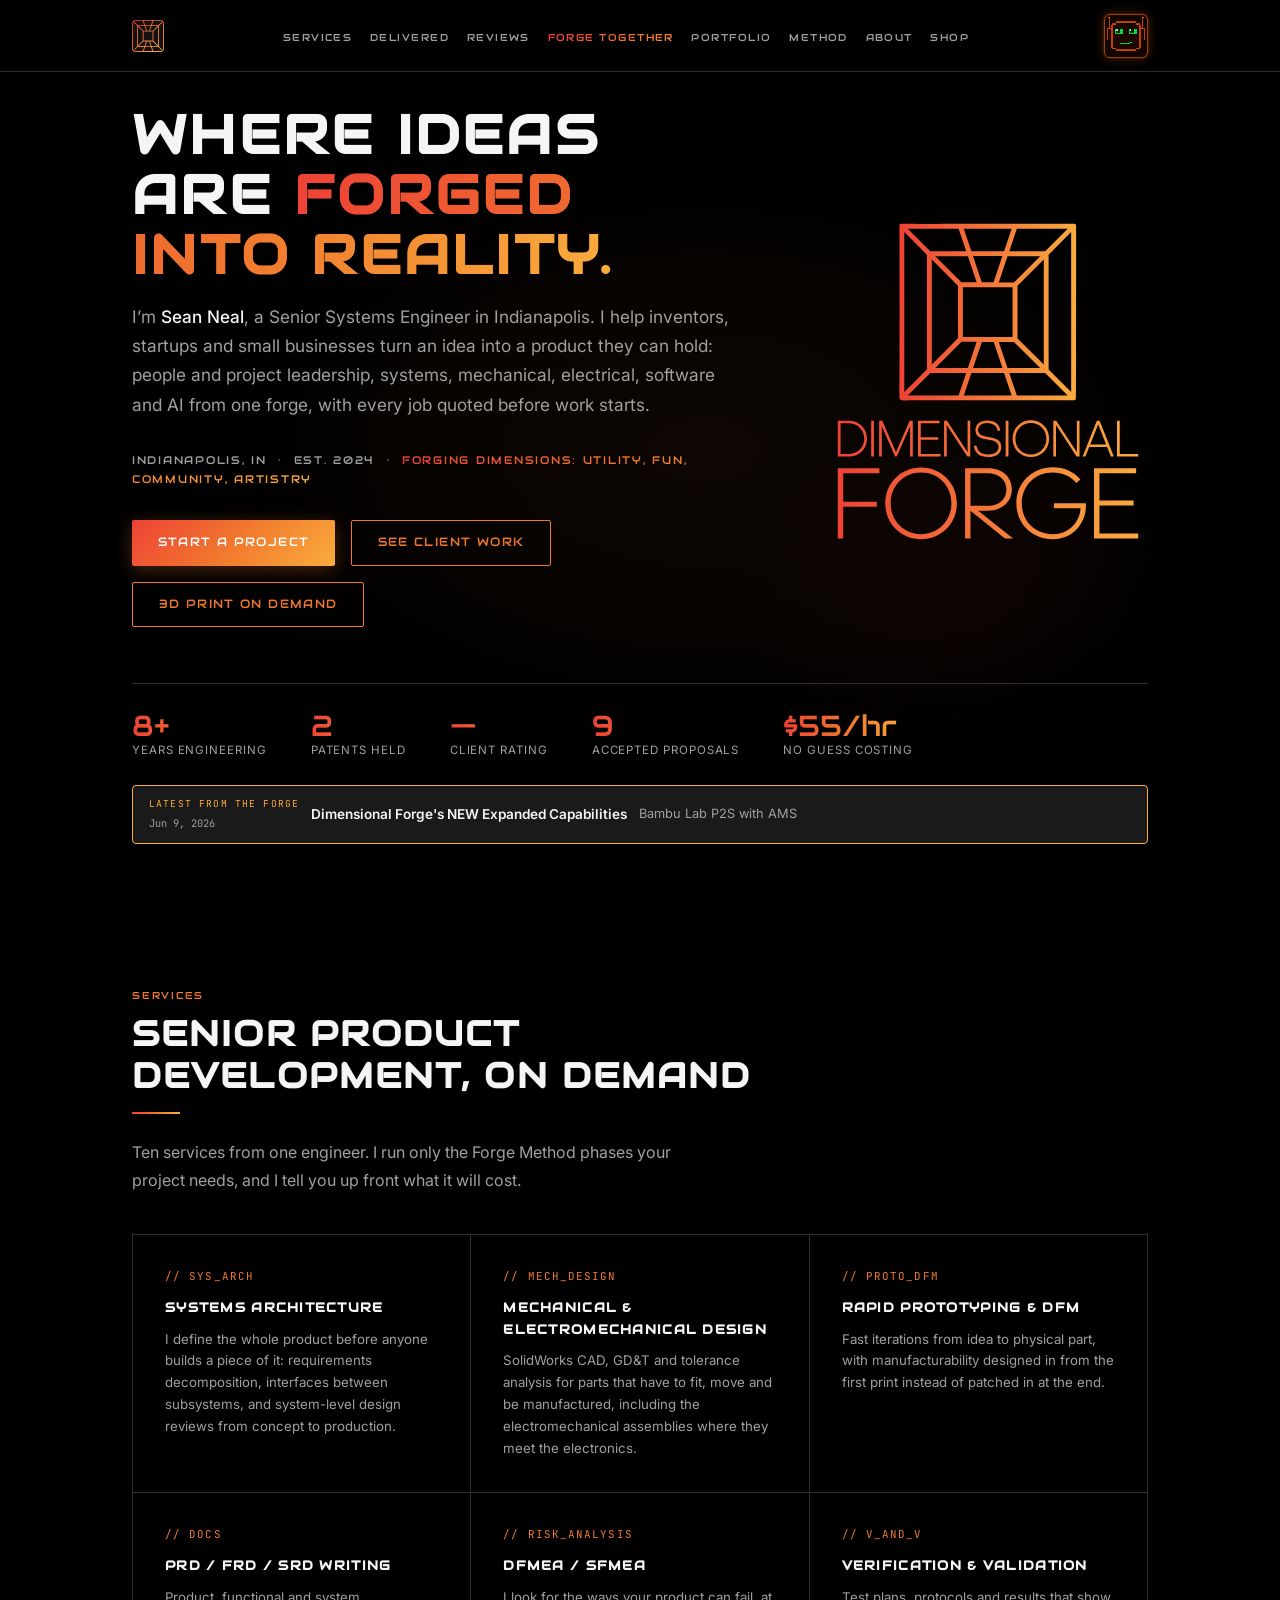
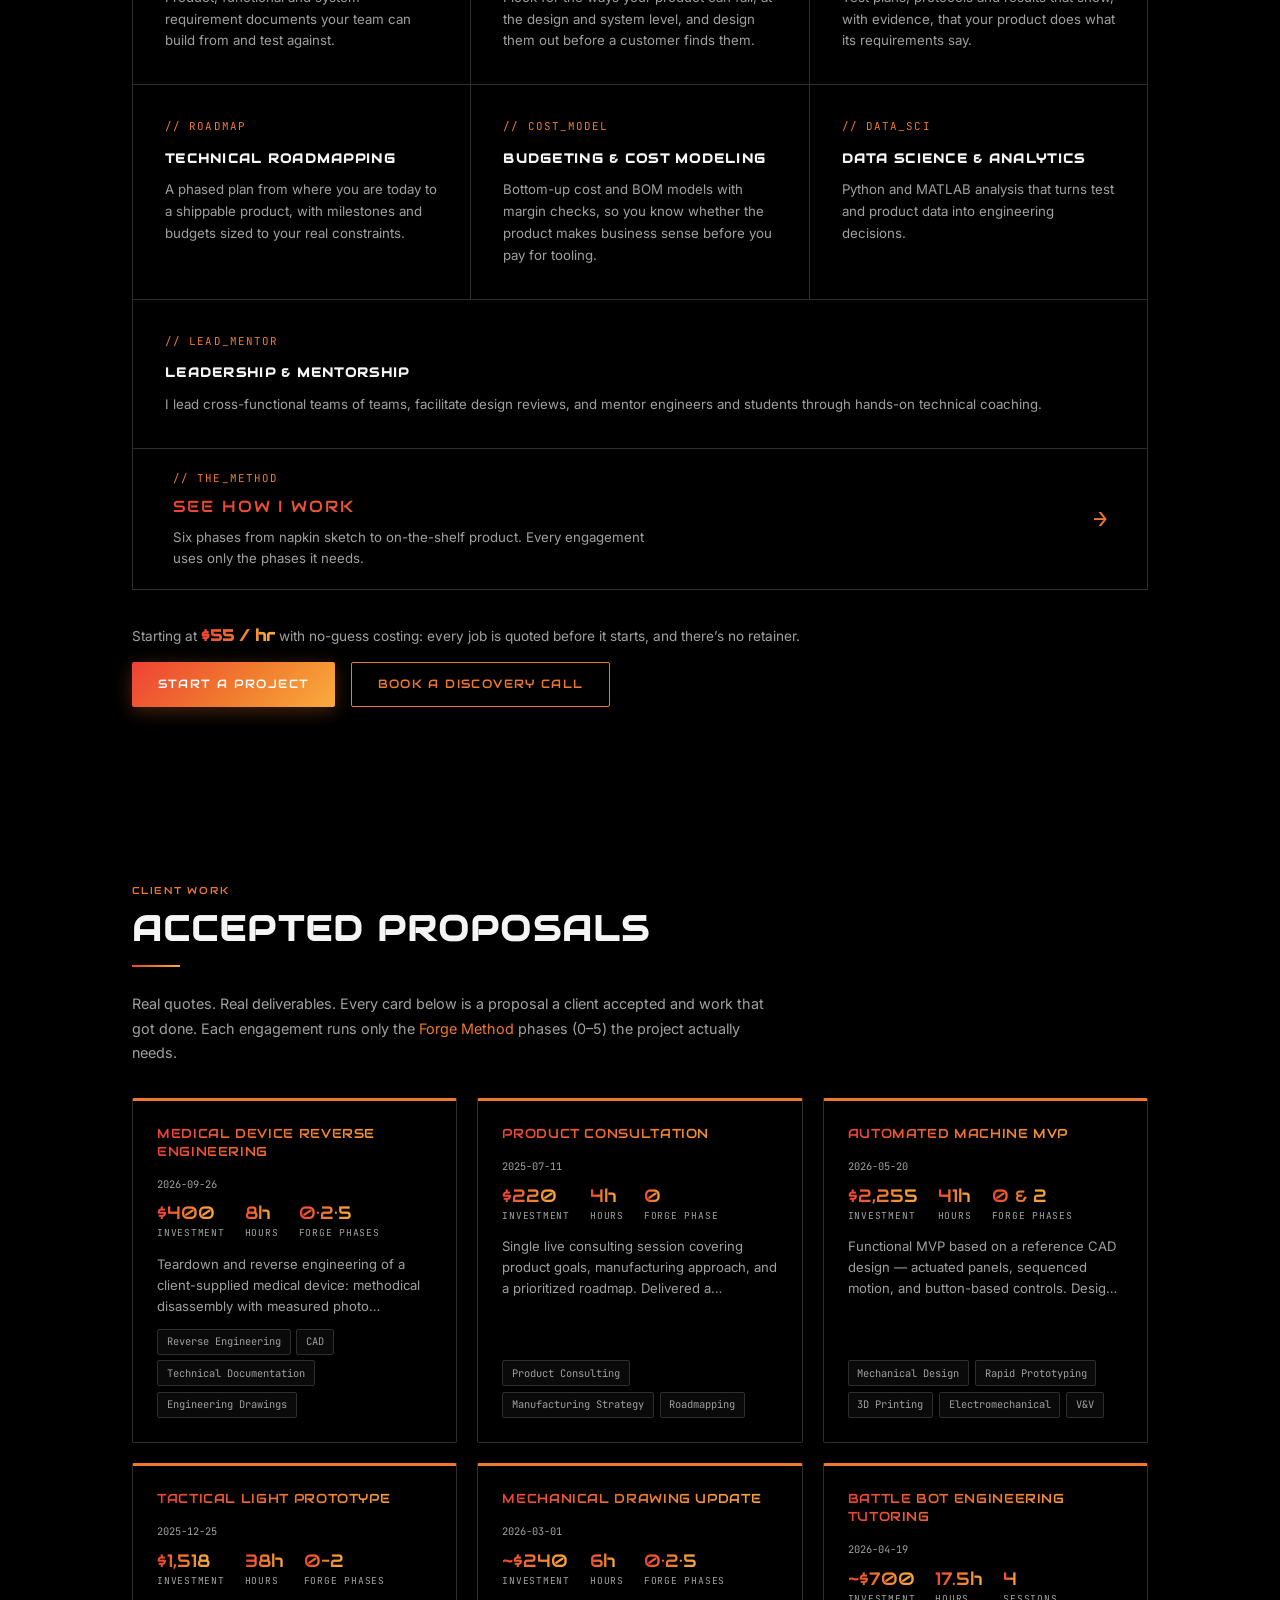
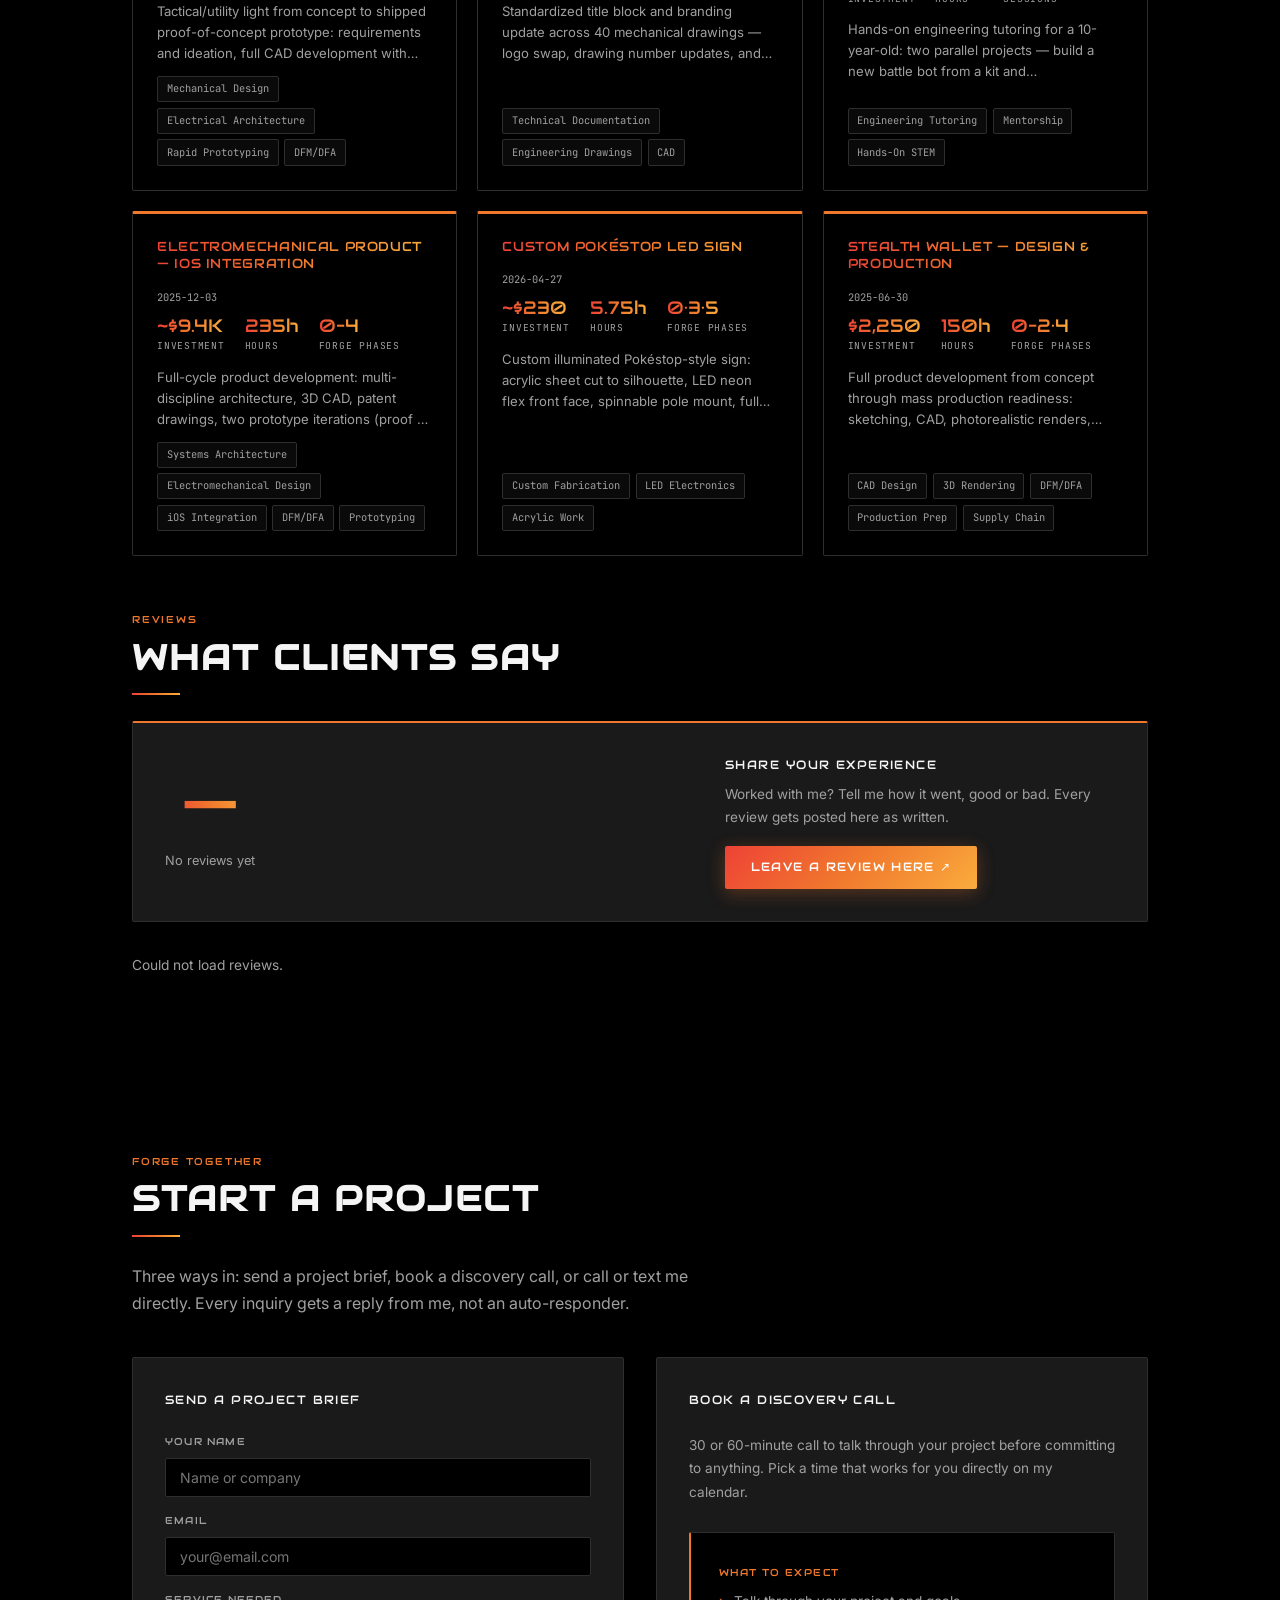
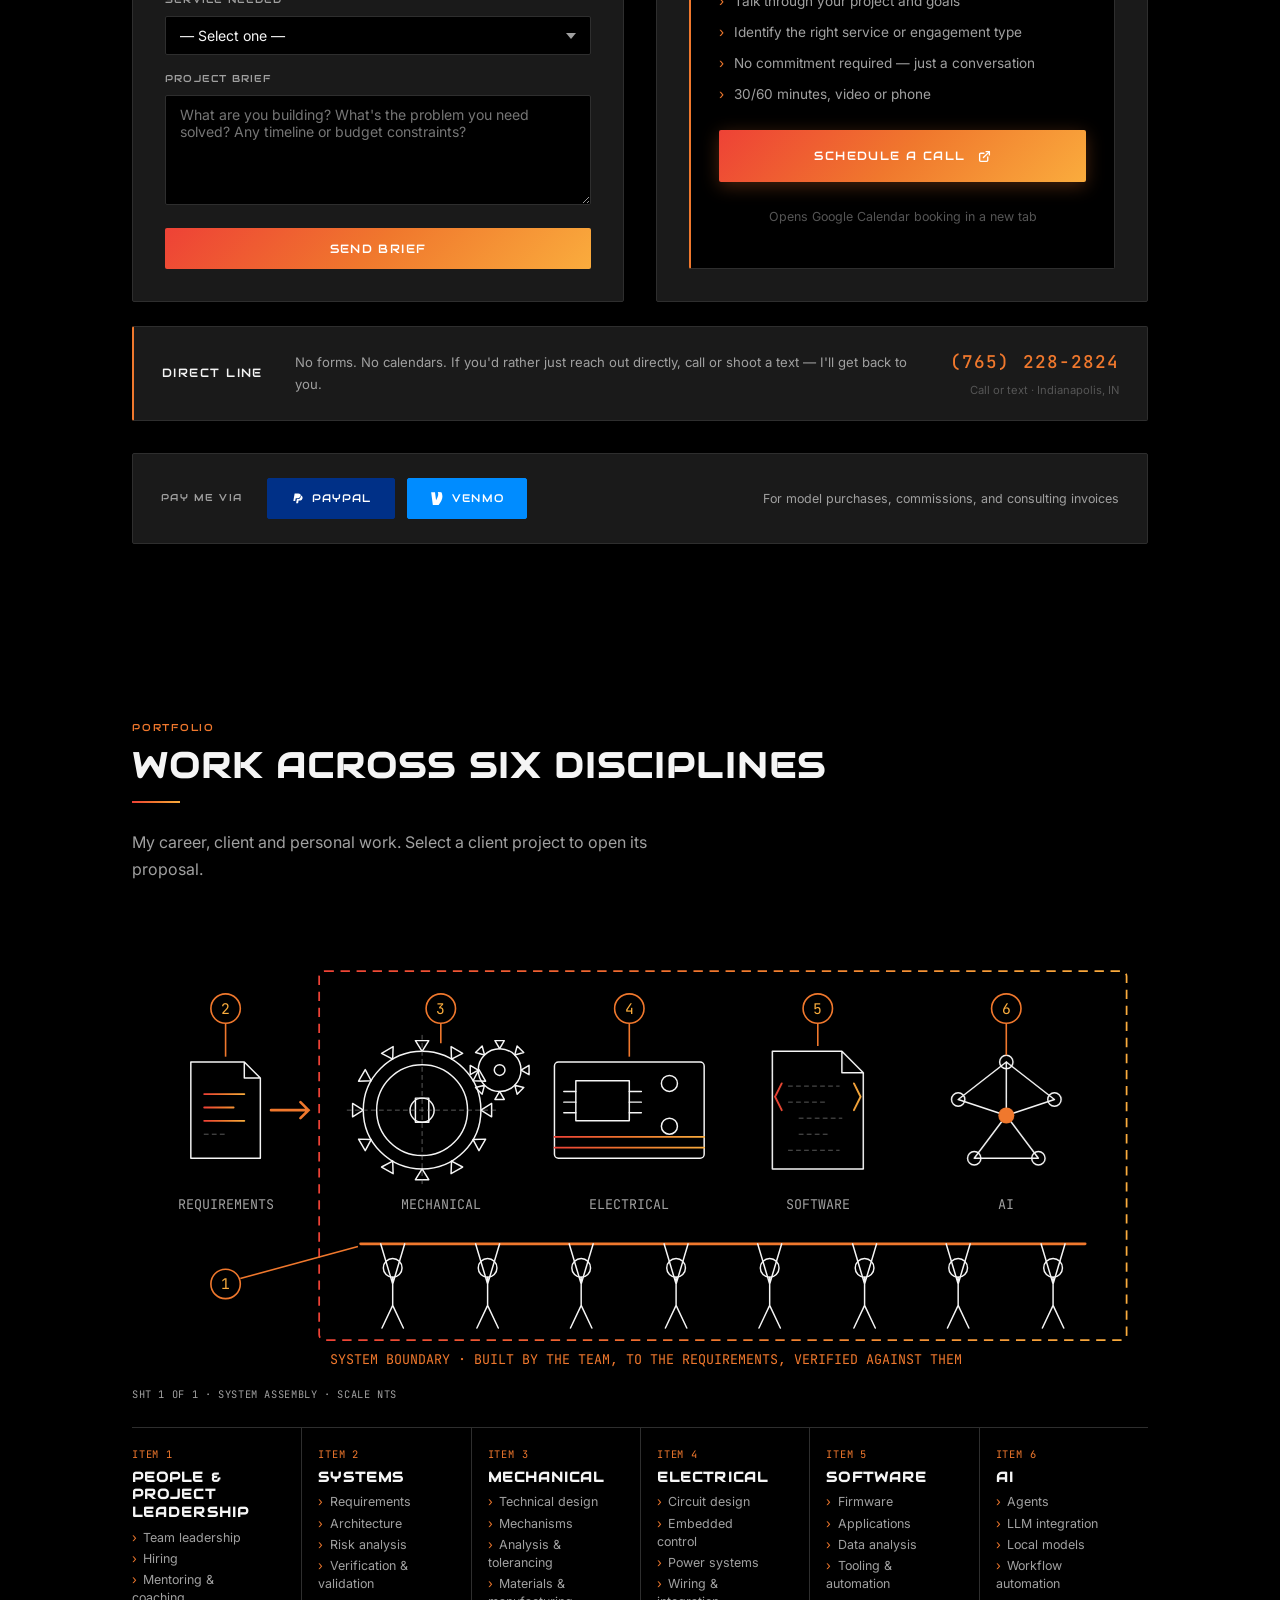
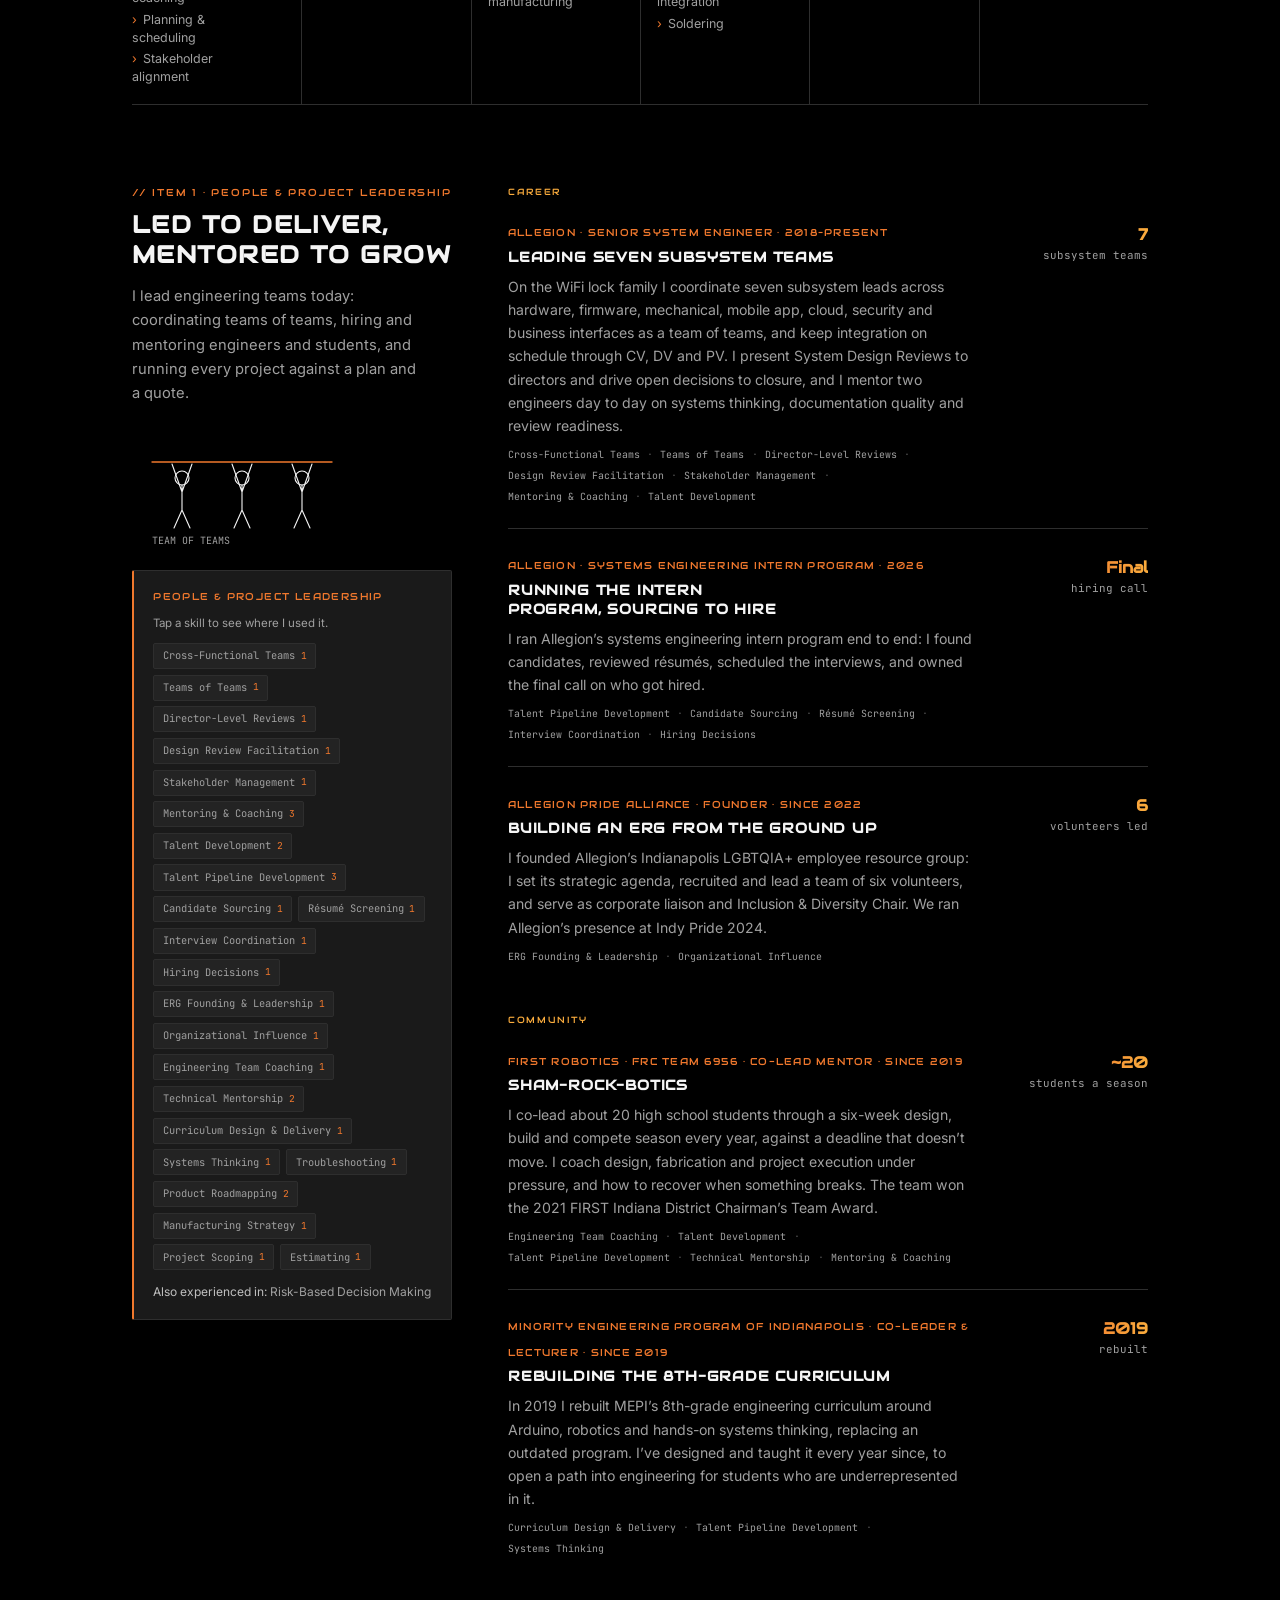
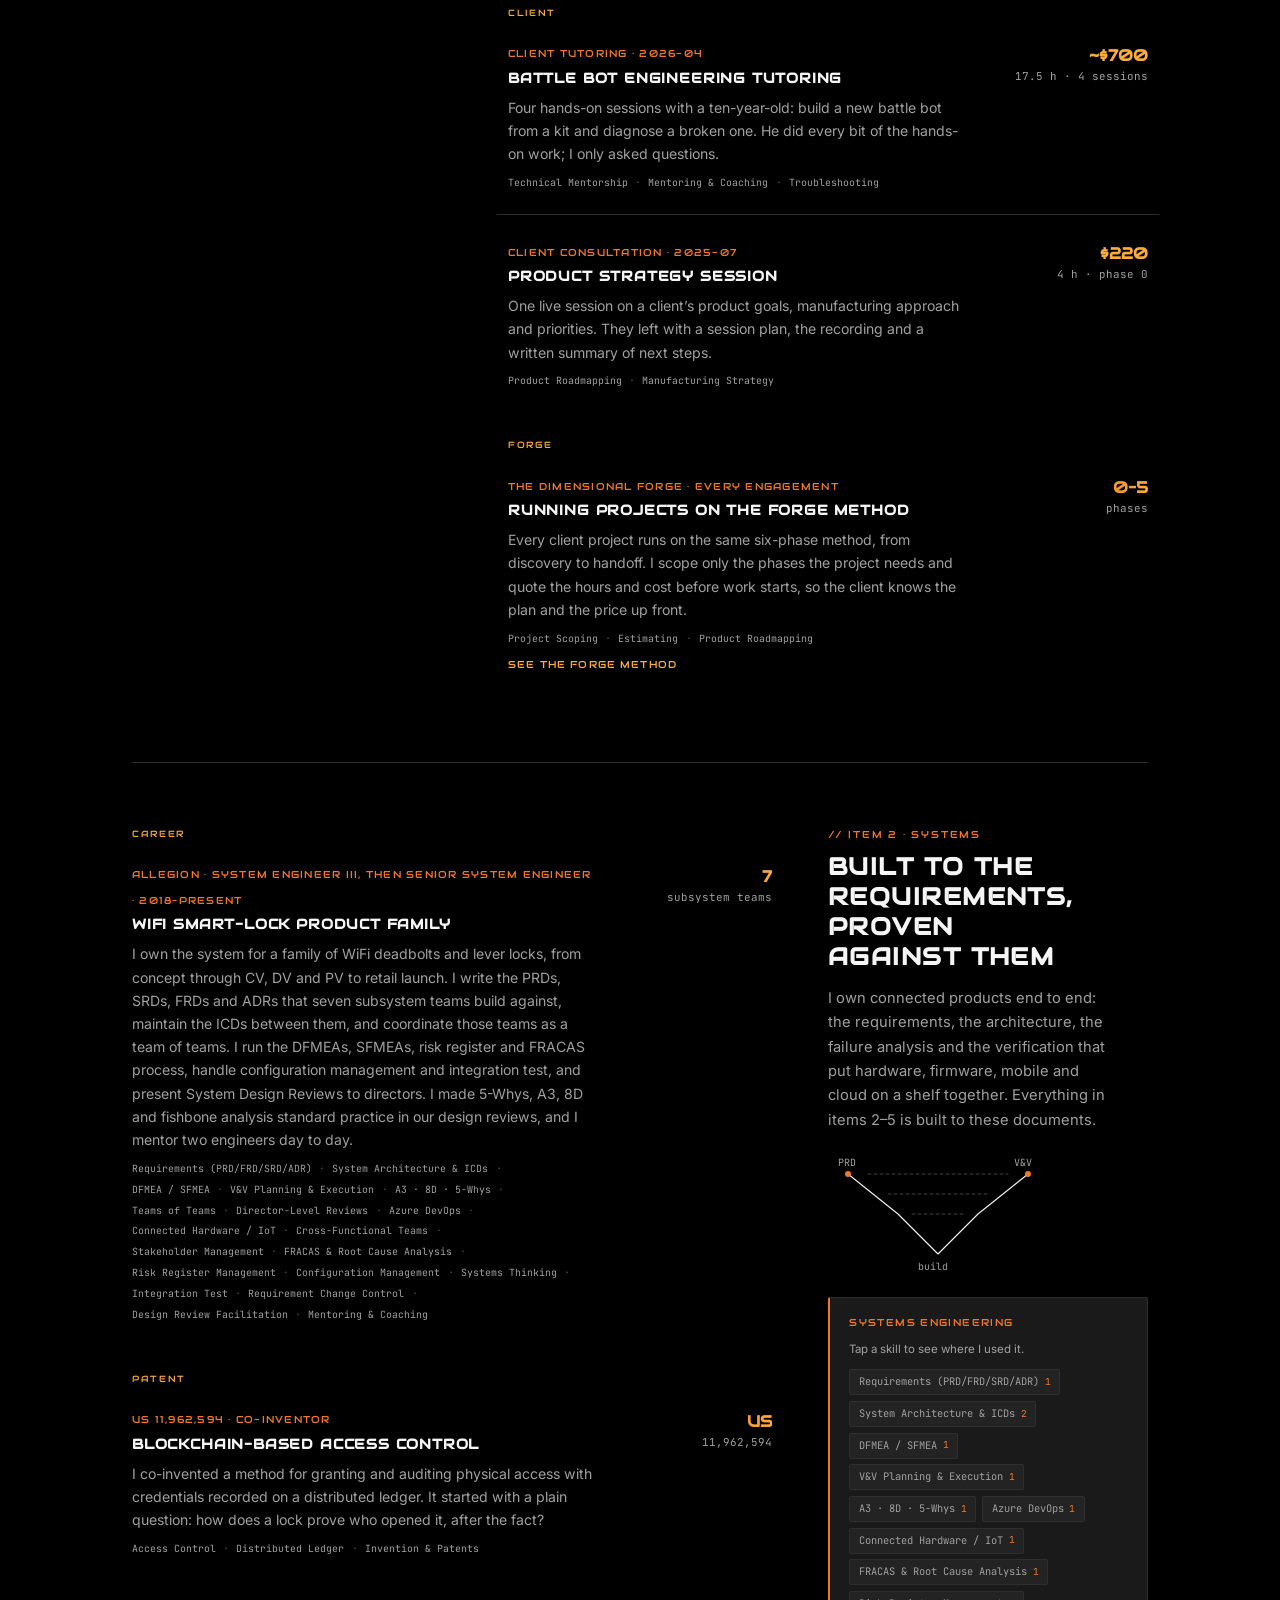
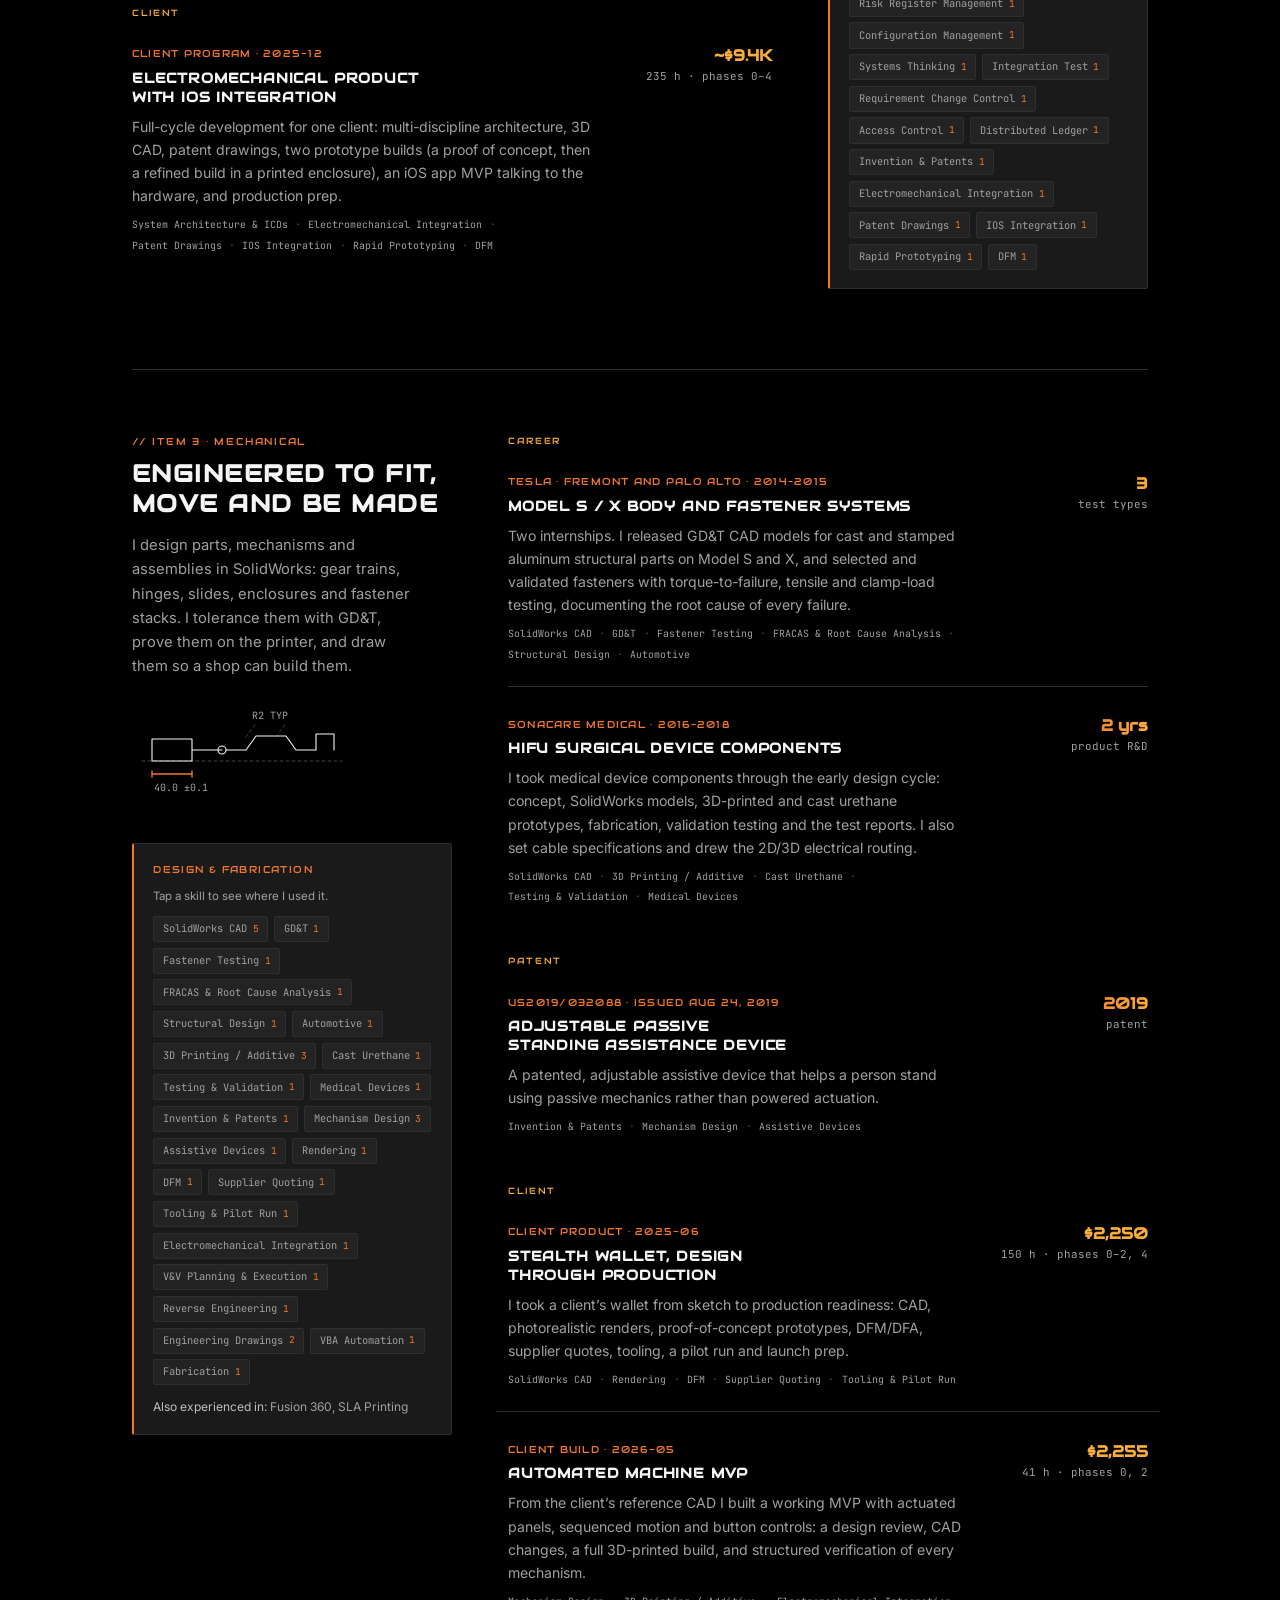
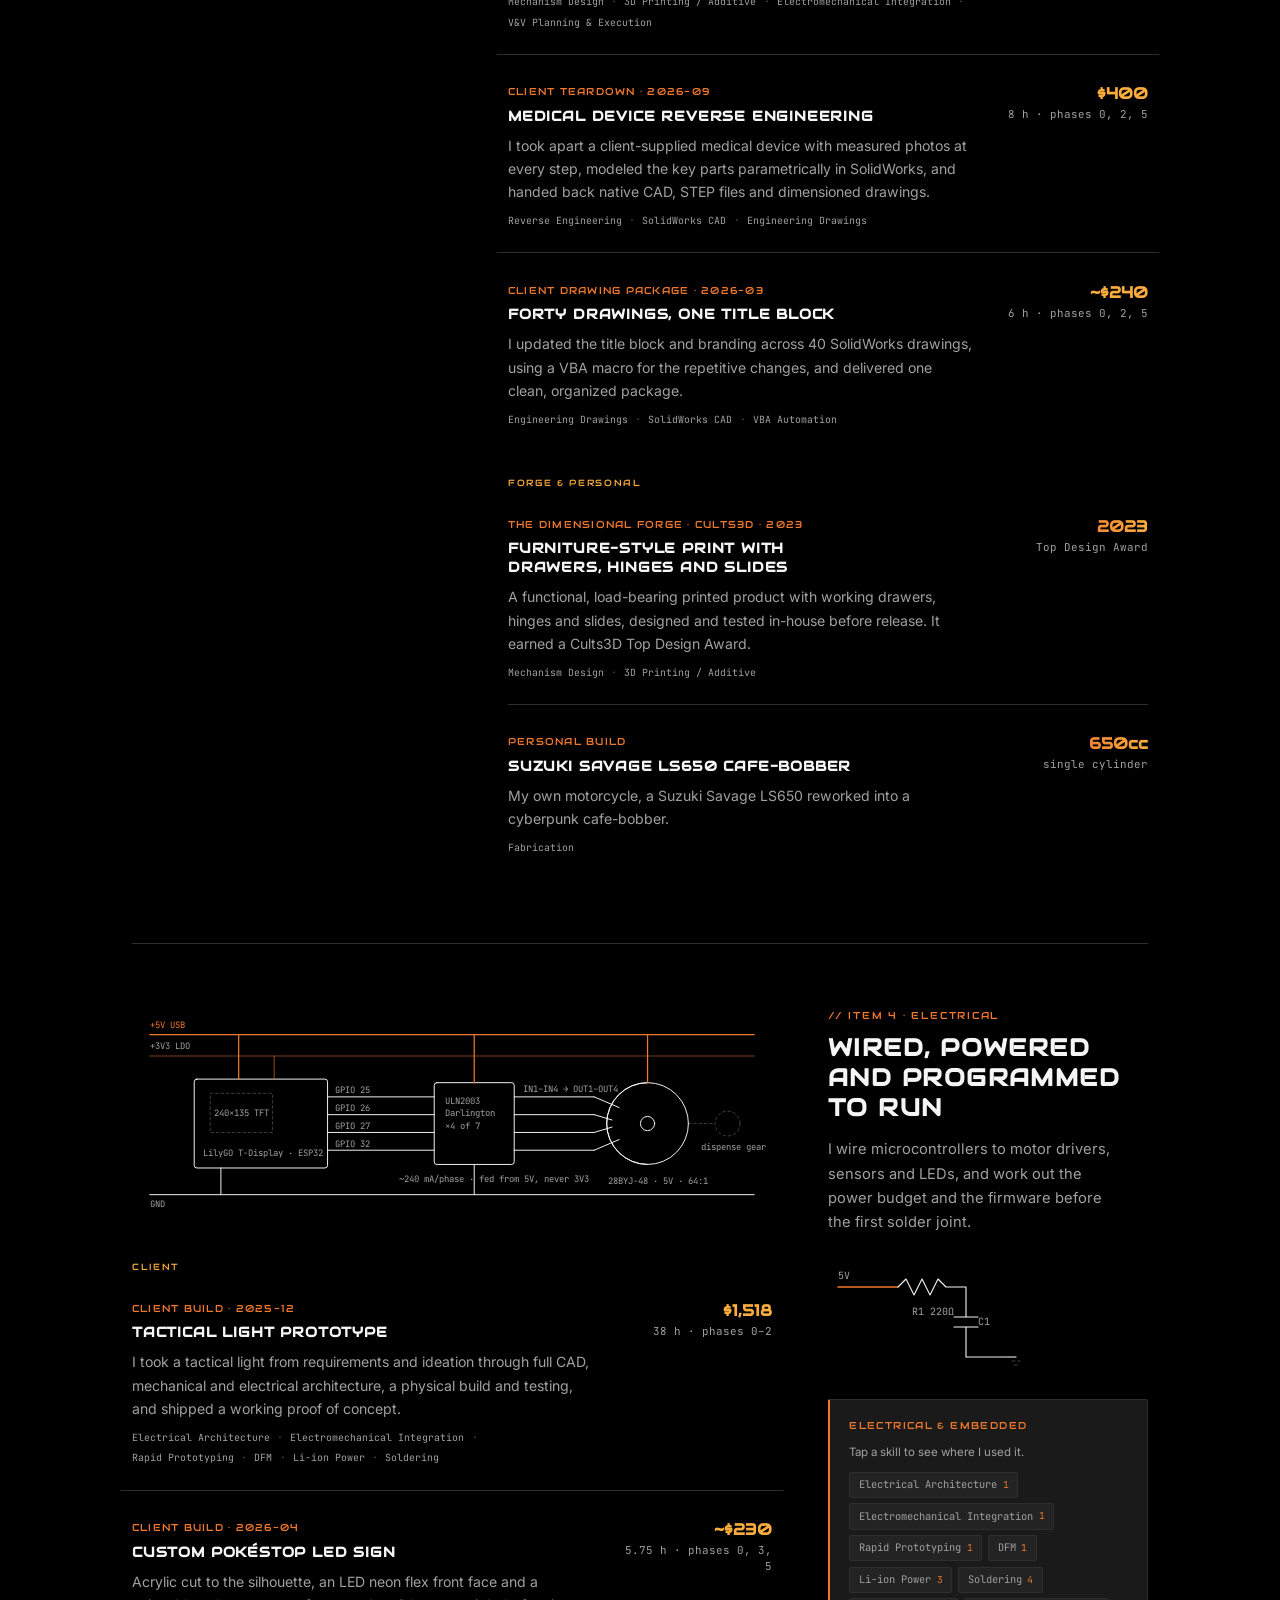
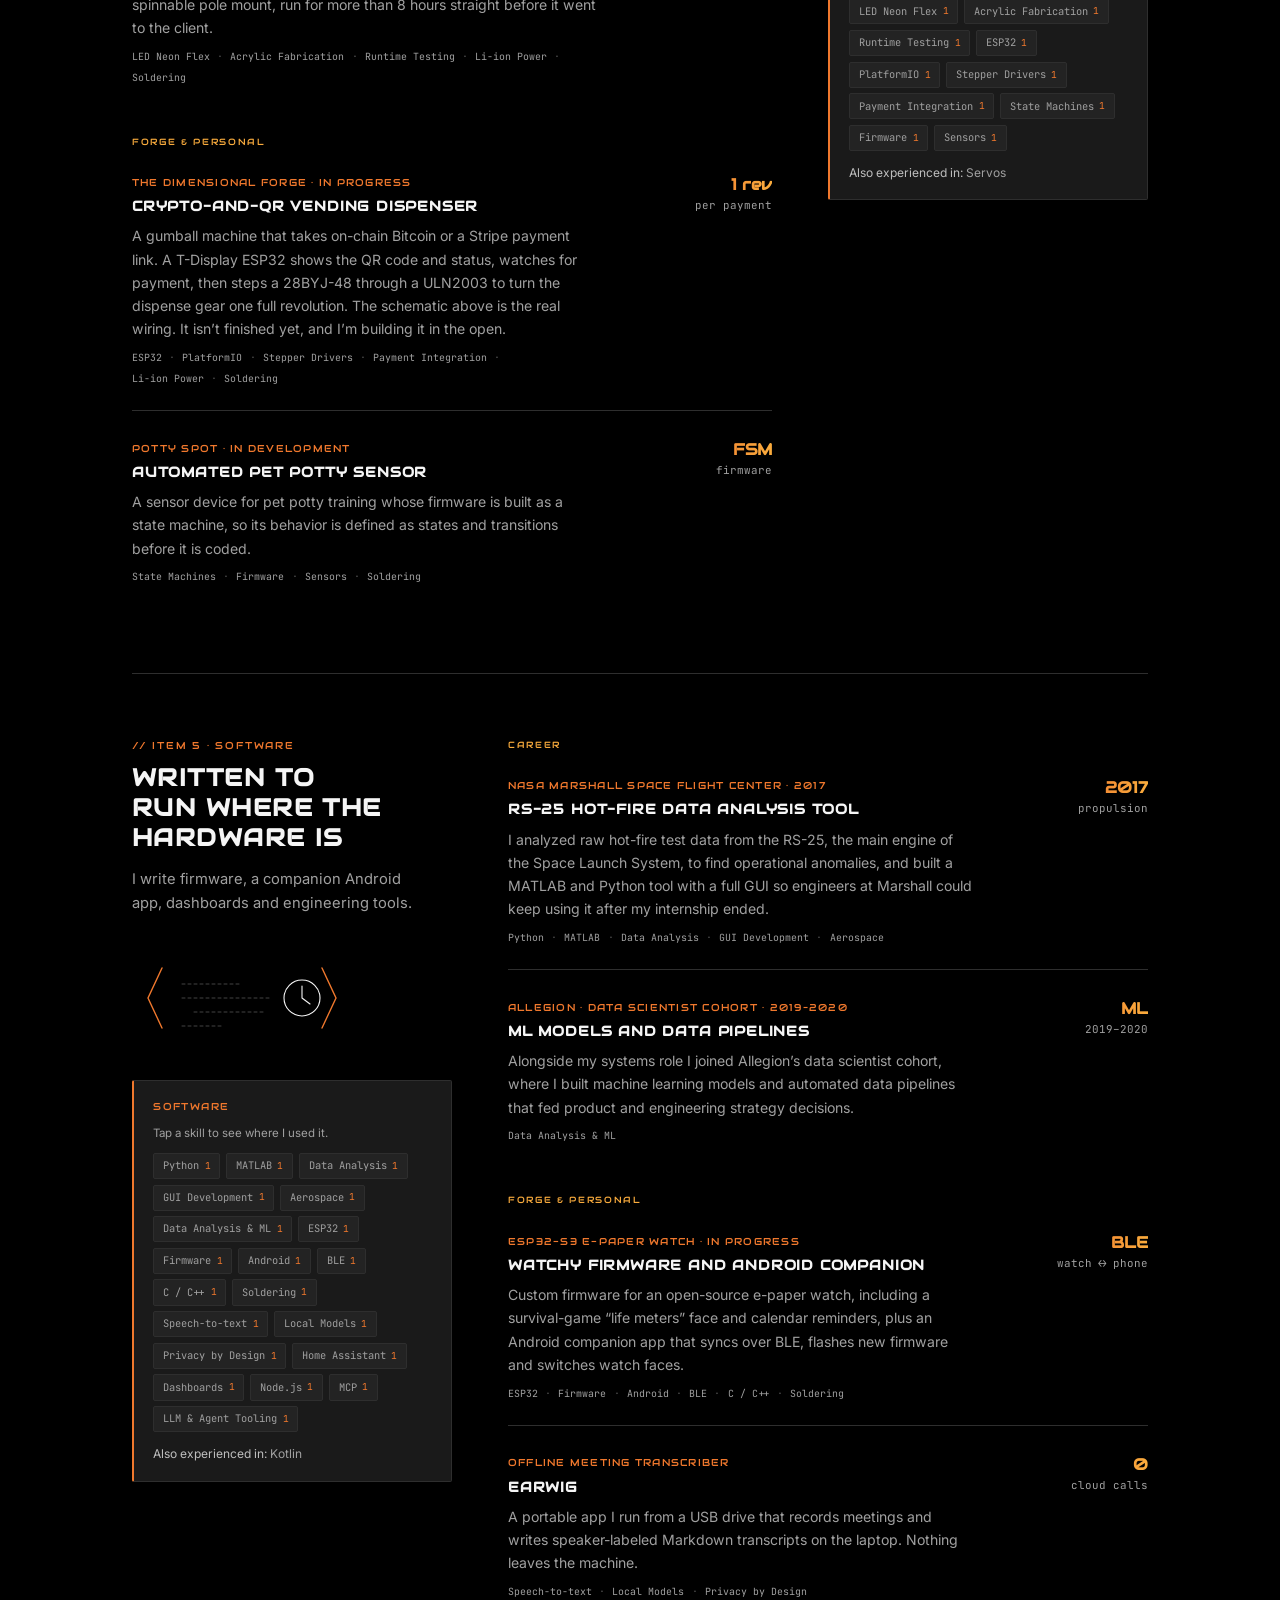
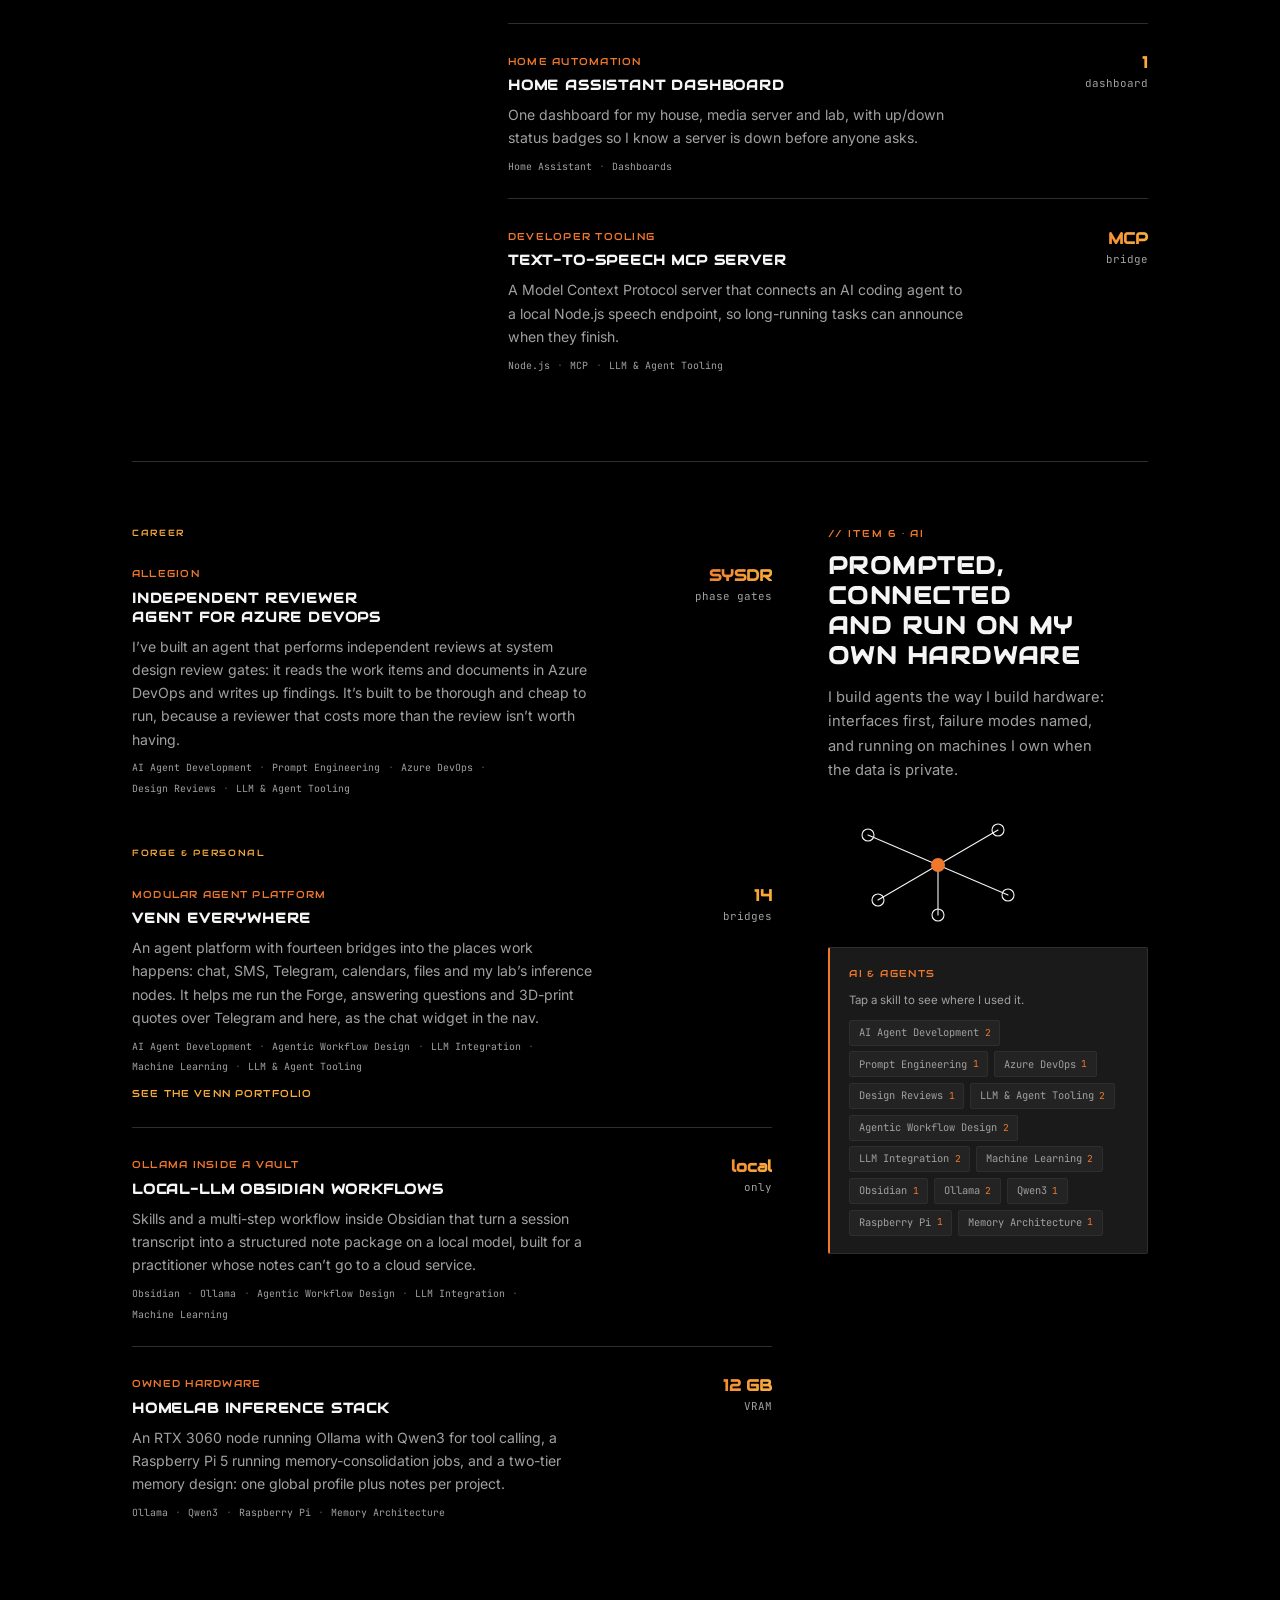
==== index.html @ 6c2cca4c "Refresh homepage: reorder sections, reviews grid, hero logo, copy and nav fixes - Reorder: Services," ====
<!DOCTYPE html>
<html lang="en">
<head>
  <meta charset="UTF-8" />
  <meta name="viewport" content="width=device-width, initial-scale=1.0" />
  <title>The Dimensional Forge — Sean Neal · Product Development On Demand · Indianapolis</title>
  <meta name="description" content="Senior product development engineering on demand for inventors, startups, and small businesses — systems architecture, CAD, rapid prototyping, DFM, and V&V from an Indianapolis-based consultant." />
  <link rel="canonical" href="https://dimensional-forge.github.io/" />
  <link rel="icon" type="image/svg+xml" href="favicon.svg" />
  <meta property="og:type" content="website" />
  <meta property="og:url" content="https://dimensional-forge.github.io/" />
  <meta property="og:site_name" content="The Dimensional Forge" />
  <meta property="og:title" content="The Dimensional Forge — Product Development Consulting" />
  <meta property="og:description" content="Senior product development engineering on demand: systems architecture, CAD, rapid prototyping, DFM, and verification & validation for inventors, startups, and small businesses." />
  <meta name="twitter:card" content="summary" />
  <script type="application/ld+json">
  {
    "@context": "https://schema.org",
    "@type": "ProfessionalService",
    "name": "The Dimensional Forge",
    "url": "https://dimensional-forge.github.io/",
    "description": "Product development consulting for inventors, startups, and small businesses: systems architecture, mechanical and electromechanical design, rapid prototyping, DFM, and verification & validation.",
    "founder": { "@type": "Person", "name": "Sean Neal" },
    "address": { "@type": "PostalAddress", "addressLocality": "Indianapolis", "addressRegion": "IN", "addressCountry": "US" },
    "telephone": "+1-765-228-2824",
    "email": "ConnectWithSean@the-dimensional-forge.net",
    "priceRange": "$55/hr+",
    "sameAs": [
      "https://linkedin.com/in/seanneal19",
      "https://etsy.com/shop/DimensionalForgeProd",
      "https://makerworld.com/en/@Dimensional.F",
      "https://cults3d.com/en/users/TheDimensionalForge/3d-models",
      "https://thedimensionalforge.substack.com"
    ]
  }
  </script>
  <link href="https://fonts.googleapis.com/css2?family=Audiowide&family=Inter:wght@300;400;500;600&family=JetBrains+Mono:wght@400;500&display=swap" rel="stylesheet" />
  <style>
    /* ── Reset ──────────────────────────────────────────────────── */
    *, *::before, *::after { box-sizing: border-box; margin: 0; padding: 0; }
    html { scroll-behavior: smooth; }

    /* ── Brand tokens ───────────────────────────────────────────── */
    :root {
      --df-red:      #EE4236;
      --df-orange:   #F0782D;
      --df-gold:     #FAAC3D;
      --df-black:    #000000;
      --df-steel:    #1A1A1A;
      --df-brush:    #2E2E2E;
      --df-text:     #F5F5F5;
      --df-muted:    #A0A0A0;
      --df-grad:     linear-gradient(90deg,  #EE4236 0%, #F0782D 50%, #FAAC3D 100%);
      --df-grad-45:  linear-gradient(135deg, #EE4236 0%, #F0782D 50%, #FAAC3D 100%);
    }

    /* ── Base ───────────────────────────────────────────────────── */
    body {
      background: var(--df-black);
      color: var(--df-text);
      font-family: 'Inter', system-ui, sans-serif;
      font-size: 15px;
      line-height: 1.7;
      overflow-x: hidden;
    }
    a { color: inherit; }

    /* ── Scrollbar ──────────────────────────────────────────────── */
    ::-webkit-scrollbar { width: 5px; }
    ::-webkit-scrollbar-track { background: var(--df-black); }
    ::-webkit-scrollbar-thumb { background: var(--df-orange); border-radius: 2px; }

    /* ── Type ───────────────────────────────────────────────────── */
    .display {
      font-family: 'Audiowide', sans-serif;
      text-transform: uppercase;
      letter-spacing: 0.08em;
    }
    .mono { font-family: 'JetBrains Mono', monospace; }

    /* ── Utility ────────────────────────────────────────────────── */
    .container { max-width: 1080px; margin: 0 auto; padding: 0 2rem; }
    .section { padding: 6rem 0; }
    .section-dark { background: var(--df-black); }

    .grad-text {
      background: var(--df-grad);
      -webkit-background-clip: text;
      background-clip: text;
      -webkit-text-fill-color: transparent;
    }
    .rule {
      width: 48px; height: 2px;
      background: var(--df-grad);
      border: none;
      margin: 0.75rem 0 2.5rem;
      display: block;
    }
    .label {
      font-family: 'Audiowide', sans-serif;
      font-size: 0.65rem;
      letter-spacing: 0.18em;
      text-transform: uppercase;
      color: var(--df-orange);
      display: block;
      margin-bottom: 0.5rem;
    }
    .section-title {
      font-family: 'Audiowide', sans-serif;
      font-size: clamp(1.5rem, 3.5vw, 2.2rem);
      text-transform: uppercase;
      letter-spacing: 0.06em;
      line-height: 1.2;
      color: var(--df-text);
    }
    .section-lead {
      color: var(--df-muted);
      font-size: 0.95rem;
      max-width: 520px;
      margin-bottom: 3rem;
    }

    /* ── Buttons ────────────────────────────────────────────────── */
    .btn {
      display: inline-flex;
      align-items: center;
      gap: 0.5rem;
      padding: 0.75rem 1.6rem;
      font-family: 'Audiowide', sans-serif;
      font-size: 0.72rem;
      text-transform: uppercase;
      letter-spacing: 0.12em;
      text-decoration: none;
      border-radius: 2px;
      border: none;
      cursor: pointer;
      transition: all 0.22s;
    }
    .btn-primary {
      background: var(--df-grad-45);
      color: #fff;
      box-shadow: 0 4px 18px rgba(240,120,45,0.3);
    }
    .btn-primary:hover { transform: translateY(-2px); box-shadow: 0 8px 28px rgba(240,120,45,0.45); }
    .btn-ghost {
      background: transparent;
      color: var(--df-orange);
      border: 1px solid var(--df-orange);
    }
    .btn-ghost:hover { background: rgba(240,120,45,0.08); transform: translateY(-2px); }

    /* ── NAV ────────────────────────────────────────────────────── */
    nav {
      position: fixed; top: 0; left: 0; right: 0;
      z-index: 100;
      background: rgba(0,0,0,0.92);
      backdrop-filter: blur(14px);
      border-bottom: 1px solid var(--df-brush);
      padding: 0.85rem 0;
    }
    nav .inner {
      display: flex; align-items: center; justify-content: space-between;
      max-width: 1080px; margin: 0 auto; padding: 0 2rem;
    }
    .nav-logo {
      display: flex; align-items: center;
      text-decoration: none;
      height: 36px;
      flex-shrink: 0;
    }
    .nav-logo svg { height: 36px; width: auto; }
    .nav-links { display: flex; gap: 1.1rem; list-style: none; flex-wrap: nowrap; }
    .nav-links a {
      color: var(--df-muted);
      text-decoration: none;
      font-family: 'Audiowide', sans-serif;
      font-size: 0.65rem;
      letter-spacing: 0.14em;
      text-transform: uppercase;
      transition: color 0.2s;
      white-space: nowrap;
    }
    .nav-links a:hover { color: var(--df-orange); }
    #nav-burger {
      display: none; flex-direction: column; justify-content: center; gap: 5px;
      width: 40px; height: 40px; margin-left: auto; padding: 0 9px;
      background: none; border: 1px solid var(--df-brush); border-radius: 2px;
      cursor: pointer; flex-shrink: 0;
    }
    #nav-burger span { display: block; height: 2px; background: var(--df-orange); border-radius: 1px; transition: transform 0.2s, opacity 0.2s; }
    #nav-burger.open span:nth-child(1) { transform: translateY(7px) rotate(45deg); }
    #nav-burger.open span:nth-child(2) { opacity: 0; }
    #nav-burger.open span:nth-child(3) { transform: translateY(-7px) rotate(-45deg); }
    /* Tight zone: keep all links on one row before the burger takes over */
    @media (max-width: 1199px) {
      .nav-links { gap: 0.7rem; }
      .nav-links a { font-size: 0.6rem; letter-spacing: 0.08em; }
    }
    @media (min-width: 900px) and (max-width: 1019px) {
      .nav-links { gap: 0.5rem; }
      .nav-links a { font-size: 0.56rem; letter-spacing: 0.05em; }
      nav .inner { padding: 0 1.25rem; }
    }
    /* Burger zone: links become a dropdown panel under the fixed nav */
    @media (max-width: 899px) {
      .nav-links {
        display: none;
        position: absolute; top: 100%; left: 0; right: 0;
        flex-direction: column; gap: 0;
        background: #000;
        border-bottom: 1px solid var(--df-brush);
        padding: 0.5rem 0;
      }
      .nav-links.open { display: flex; }
      .nav-links a { display: block; padding: 0.85rem 2rem; font-size: 0.72rem; }
      #nav-burger { display: flex; }
    }
    .nav-hire-me {
      background: linear-gradient(90deg, #EE4236, #F0782D, #FAAC3D, #F0782D, #EE4236);
      background-size: 300% auto;
      -webkit-background-clip: text;
      background-clip: text;
      -webkit-text-fill-color: transparent;
      animation: hire-me-cycle 6s linear infinite;
    }
    .nav-hire-me:hover { -webkit-text-fill-color: transparent !important; }
    @keyframes hire-me-cycle {
      0%   { background-position: 0% center; }
      100% { background-position: 300% center; }
    }

    /* ── HERO ───────────────────────────────────────────────────── */
    #hero {
      min-height: 100vh;
      display: flex; align-items: center;
      position: relative; overflow: hidden;
      padding-top: 80px;
    }
    .hero-bg {
      position: absolute; inset: 0;
      background:
        radial-gradient(ellipse 60% 50% at 55% 50%, rgba(240,120,45,0.06) 0%, transparent 70%),
        radial-gradient(ellipse 30% 30% at 75% 65%, rgba(238,66,54,0.04) 0%, transparent 60%);
    }
    /* Floating ember particles */
    .embers { position: fixed; inset: 0; pointer-events: none; z-index: 1; }
    .ember {
      position: absolute; border-radius: 50%; opacity: 0;
      animation: float linear infinite;
    }
    @keyframes float {
      0%   { transform: translateY(0) translateX(0); opacity: 0; }
      8%   { opacity: 0.65; }
      88%  { opacity: 0.15; }
      100% { transform: translateY(-100vh) translateX(var(--dx)); opacity: 0; }
    }
    .hero-content { position: relative; z-index: 1; }
    .hero-logo { width: clamp(120px, 14vw, 180px); margin-bottom: 1.75rem; }
    .hero-logo svg { width: 100%; height: auto; display: block; }
    .hero-title {
      font-family: 'Audiowide', sans-serif;
      font-size: clamp(2rem, 4.5vw, 3.4rem);
      text-transform: uppercase;
      letter-spacing: 0.06em;
      line-height: 1.1;
      color: var(--df-text);
      margin: 0 0 1rem;
      max-width: 680px;
    }
    .hero-desc {
      color: var(--df-muted);
      font-size: clamp(0.88rem, 1.4vw, 1rem);
      max-width: 520px;
      margin-bottom: 2rem;
      line-height: 1.7;
    }
    .hero-sub {
      font-family: 'Audiowide', sans-serif;
      font-size: clamp(0.7rem, 1.5vw, 0.9rem);
      letter-spacing: 0.16em;
      text-transform: uppercase;
      color: var(--df-muted);
      margin-bottom: 2rem;
    }
    .hero-sub span {
      background: var(--df-grad);
      -webkit-background-clip: text; background-clip: text;
      -webkit-text-fill-color: transparent;
    }
    .hero-cta { display: flex; flex-wrap: wrap; gap: 1rem; margin-bottom: 3.5rem; }
    .hero-stats { display: flex; flex-wrap: wrap; gap: 2.5rem; }
    .stat-num {
      font-family: 'Audiowide', sans-serif;
      font-size: 1.8rem;
      background: var(--df-grad);
      -webkit-background-clip: text; background-clip: text;
      -webkit-text-fill-color: transparent;
      line-height: 1;
    }
    .stat-lbl {
      font-size: 0.72rem; letter-spacing: 0.08em;
      text-transform: uppercase; color: var(--df-muted);
    }
    #substack-pill {
      display: none;
      width: 100%;
      background: var(--df-steel);
      border: 1px solid var(--df-gold);
      border-radius: 4px;
      padding: 0.65rem 1rem;
      margin-top: 1.5rem;
      text-decoration: none;
      transition: border-color 0.2s, background 0.2s;
      align-items: center;
      gap: 0.75rem;
      overflow: hidden;
    }
    #substack-pill:hover { background: var(--df-brush); border-color: var(--df-orange); }
    .sp-left {
      flex-shrink: 0;
      display: flex;
      flex-direction: column;
      gap: 0.15rem;
    }
    .sp-label {
      font-family: 'JetBrains Mono', monospace;
      font-size: 0.6rem;
      color: var(--df-gold);
      letter-spacing: 0.12em;
    }
    .sp-title {
      flex-shrink: 0;
      font-weight: 600;
      font-size: 0.85rem;
      color: var(--df-text);
      white-space: nowrap;
    }
    .sp-desc {
      flex: 1;
      font-size: 0.8rem;
      color: var(--df-muted);
      white-space: nowrap;
      overflow: hidden;
      text-overflow: ellipsis;
    }
    .sp-meta {
      font-family: 'JetBrains Mono', monospace;
      font-size: 0.65rem;
      color: var(--df-muted);
    }

    /* ── ABOUT ──────────────────────────────────────────────────── */
    #about .grid {
      display: grid; grid-template-columns: 1.1fr 0.9fr; gap: 4rem; align-items: start;
    }
    #about p { color: var(--df-muted); font-size: 0.93rem; margin-bottom: 1rem; }
    #about p strong { color: var(--df-text); }
    .spec-block {
      background: var(--df-steel);
      border: 1px solid var(--df-brush);
      border-left: 2px solid var(--df-orange);
      padding: 1.5rem;
      border-radius: 2px;
      margin-bottom: 1rem;
    }
    .spec-block .spec-title {
      font-family: 'Audiowide', sans-serif;
      font-size: 0.68rem;
      text-transform: uppercase;
      letter-spacing: 0.14em;
      color: var(--df-orange);
      margin-bottom: 0.75rem;
    }
    .spec-list { display: flex; flex-direction: column; gap: 0.5rem; }
    .spec-item {
      display: flex; align-items: baseline; gap: 0.6rem;
      font-size: 0.85rem; color: var(--df-muted);
    }
    .spec-item::before {
      content: '›'; color: var(--df-orange); flex-shrink: 0;
    }
    .spec-item strong { color: var(--df-text); font-weight: 500; }

    /* ── SERVICES ───────────────────────────────────────────────── */
    #services .grid {
      display: grid; grid-template-columns: repeat(auto-fill, minmax(275px, 1fr)); gap: 1px;
      background: var(--df-brush); border: 1px solid var(--df-brush);
    }
    .svc {
      background: var(--df-black);
      padding: 2rem;
      transition: background 0.2s;
      position: relative;
    }
    .svc:hover { background: var(--df-steel); }
    .svc-icon {
      font-family: 'JetBrains Mono', monospace;
      font-size: 0.68rem;
      color: var(--df-orange);
      letter-spacing: 0.1em;
      margin-bottom: 0.75rem;
      display: block;
    }
    .svc h3 {
      font-family: 'Audiowide', sans-serif;
      font-size: 0.8rem;
      text-transform: uppercase;
      letter-spacing: 0.1em;
      color: var(--df-text);
      margin-bottom: 0.6rem;
    }
    .svc p { color: var(--df-muted); font-size: 0.83rem; line-height: 1.65; }
    .services-rate {
      margin-top: 2rem; margin-bottom: 0.75rem;
      font-size: 0.85rem; color: var(--df-muted);
    }
    .services-rate strong {
      font-family: 'Audiowide', sans-serif; font-size: 1rem;
      background: var(--df-grad); -webkit-background-clip: text; -webkit-text-fill-color: transparent;
    }
    .services-cta { margin-top: 0; display: flex; gap: 1rem; flex-wrap: wrap; }
    .svc-process-teaser {
      grid-column: 1 / -1;
      background: var(--df-black);
      padding: 1.25rem 2.5rem;
      display: flex;
      align-items: center;
      justify-content: space-between;
      gap: 2rem;
      text-decoration: none;
      transition: background 0.2s;
      cursor: pointer;
    }
    .svc-process-teaser:hover { background: var(--df-steel); }
    .svc-process-teaser:hover .svc-pt-arrow { transform: translateX(6px); }
    .svc-pt-body { flex: 1; }
    .svc-pt-body .svc-icon { margin-bottom: 0.4rem; }
    .svc-pt-heading {
      font-family: 'Audiowide', sans-serif;
      font-size: 1rem;
      text-transform: uppercase;
      letter-spacing: 0.12em;
      background: var(--df-grad);
      -webkit-background-clip: text;
      -webkit-text-fill-color: transparent;
      margin-bottom: 0.4rem;
    }
    .svc-pt-desc {
      color: var(--df-muted);
      font-size: 0.83rem;
      line-height: 1.6;
      max-width: 60ch;
    }
    .svc-pt-arrow {
      font-family: 'JetBrains Mono', monospace;
      font-size: 1.5rem;
      color: var(--df-orange);
      transition: transform 0.2s;
      flex-shrink: 0;
    }

    /* ── CONTENT PILLARS ────────────────────────────────────────── */
    #content .pillars {
      display: grid; grid-template-columns: repeat(auto-fill, minmax(290px, 1fr)); gap: 1.25rem;
    }
    .pillar {
      background: var(--df-steel);
      border: 1px solid var(--df-brush);
      padding: 1.75rem;
      border-radius: 2px;
      transition: border-color 0.2s, transform 0.2s;
    }
    .pillar:hover { border-color: var(--df-orange); transform: translateY(-3px); }
    .pillar-glyph { font-size: 1.8rem; margin-bottom: 0.75rem; display: block; }
    .pillar h3 {
      font-family: 'Audiowide', sans-serif;
      font-size: 0.82rem; text-transform: uppercase; letter-spacing: 0.1em;
      color: var(--df-text); margin-bottom: 0.35rem;
    }
    .tier {
      display: inline-block; font-family: 'JetBrains Mono', monospace;
      font-size: 0.65rem; letter-spacing: 0.06em;
      padding: 0.1rem 0.5rem; border-radius: 2px; margin-bottom: 0.6rem;
    }
    .tier-free  { background: rgba(100,200,100,0.1); color: #72c472; border: 1px solid rgba(100,200,100,0.2); }
    .tier-paid  { background: rgba(240,120,45,0.1);  color: var(--df-orange); border: 1px solid rgba(240,120,45,0.25); }
    .tier-both  { background: rgba(250,172,61,0.1);  color: var(--df-gold);   border: 1px solid rgba(250,172,61,0.25); }
    .pillar p { color: var(--df-muted); font-size: 0.84rem; line-height: 1.6; }

    /* ── COMMUNITY ──────────────────────────────────────────────── */
    #community .cards {
      display: grid; grid-template-columns: repeat(auto-fill, minmax(295px, 1fr)); gap: 1.25rem;
    }
    .comm-card {
      background: var(--df-steel);
      border: 1px solid var(--df-brush);
      padding: 2rem; border-radius: 2px;
    }
    .comm-card .glyph { font-size: 2rem; margin-bottom: 0.75rem; display: block; }
    .comm-card h3 {
      font-family: 'Audiowide', sans-serif; font-size: 0.82rem;
      text-transform: uppercase; letter-spacing: 0.08em; color: var(--df-text);
      margin-bottom: 0.3rem;
    }
    .comm-card .role {
      font-family: 'JetBrains Mono', monospace; font-size: 0.68rem;
      color: var(--df-orange); margin-bottom: 0.75rem; display: block;
    }
    .comm-card p { color: var(--df-muted); font-size: 0.84rem; line-height: 1.6; }

    /* ── REVIEWS ────────────────────────────────────────────────── */
    #reviews .rv-layout {
      display: grid; grid-template-columns: 1fr 1.4fr; gap: 3rem; align-items: start;
    }
    .rv-summary {
      background: var(--df-steel);
      border: 1px solid var(--df-brush);
      border-top: 2px solid var(--df-orange);
      padding: 2rem; border-radius: 2px;
      text-align: center; position: sticky; top: 90px;
    }
    .rv-big-score {
      font-family: 'Audiowide', sans-serif;
      font-size: 4rem; line-height: 1;
      background: var(--df-grad); -webkit-background-clip: text;
      background-clip: text; -webkit-text-fill-color: transparent;
      margin-bottom: 0.3rem;
    }
    .rv-stars-display { display: flex; justify-content: center; gap: 0.25rem; margin-bottom: 0.5rem; }
    .rv-star-icon { font-size: 1.3rem; transition: transform 0.15s; }
    .rv-count { font-size: 0.8rem; color: var(--df-muted); margin-bottom: 1.5rem; }
    .rv-bars { display: flex; flex-direction: column; gap: 0.5rem; text-align: left; }
    .rv-bar-row { display: flex; align-items: center; gap: 0.6rem; font-size: 0.75rem; }
    .rv-bar-label { color: var(--df-muted); width: 1.2rem; flex-shrink: 0; font-family: 'JetBrains Mono', monospace; }
    .rv-bar-track { flex: 1; height: 6px; background: var(--df-brush); border-radius: 3px; overflow: hidden; }
    .rv-bar-fill { height: 100%; background: var(--df-grad); border-radius: 3px; transition: width 0.6s ease; }
    .rv-bar-n { color: var(--df-muted); width: 1.5rem; text-align: right; font-family: 'JetBrains Mono', monospace; font-size: 0.68rem; }

    /* Review cards list */
    .rv-list { display: flex; flex-direction: column; gap: 1rem; margin-bottom: 1.5rem; max-height: 520px; overflow-y: auto; padding-right: 4px; }
    .rv-list::-webkit-scrollbar { width: 4px; }
    .rv-list::-webkit-scrollbar-thumb { background: var(--df-brush); border-radius: 2px; }
    .rv-card {
      background: var(--df-steel); border: 1px solid var(--df-brush);
      padding: 1.4rem; border-radius: 2px;
      animation: fadeUp 0.3s ease both;
    }
    @keyframes fadeUp { from { opacity: 0; transform: translateY(8px); } to { opacity: 1; transform: none; } }
    .rv-card-header { display: flex; align-items: center; justify-content: space-between; margin-bottom: 0.5rem; }
    .rv-card-name { font-weight: 600; font-size: 0.9rem; color: var(--df-text); }
    .rv-card-stars { display: flex; gap: 0.15rem; }
    .rv-card-star { font-size: 0.85rem; }
    .rv-card-date { font-family: 'JetBrains Mono', monospace; font-size: 0.65rem; color: var(--df-muted); margin-bottom: 0.6rem; }
    .rv-card-text { font-size: 0.86rem; color: var(--df-muted); line-height: 1.65; }

    /* Review form */
    .rv-form-wrap {
      background: var(--df-steel); border: 1px solid var(--df-brush);
      border-left: 2px solid var(--df-orange);
      padding: 1.75rem; border-radius: 2px;
    }
    .rv-form-title {
      font-family: 'Audiowide', sans-serif; font-size: 0.75rem;
      text-transform: uppercase; letter-spacing: 0.12em;
      color: var(--df-text); margin-bottom: 1.25rem;
    }
    .rv-field { margin-bottom: 1rem; }
    .rv-field label {
      display: block; font-family: 'Audiowide', sans-serif;
      font-size: 0.62rem; text-transform: uppercase; letter-spacing: 0.12em;
      color: var(--df-muted); margin-bottom: 0.4rem;
    }
    .rv-field input, .rv-field textarea {
      width: 100%; background: var(--df-black);
      border: 1px solid var(--df-brush); border-radius: 2px;
      padding: 0.65rem 0.85rem; color: var(--df-text);
      font-family: 'Inter', sans-serif; font-size: 0.88rem;
      outline: none; transition: border-color 0.2s; resize: vertical;
    }
    .rv-field input:focus, .rv-field textarea:focus { border-color: var(--df-orange); }
    .rv-field textarea { min-height: 90px; }

    /* Star picker */
    .star-picker { display: flex; gap: 0.4rem; cursor: pointer; }
    .star-picker .sp-star {
      font-size: 1.6rem; color: var(--df-brush); transition: color 0.15s, transform 0.15s;
      user-select: none; line-height: 1;
    }
    .star-picker .sp-star.lit   { color: var(--df-gold); }
    .star-picker .sp-star:hover { transform: scale(1.2); }

    .rv-submit {
      width: 100%; margin-top: 0.5rem;
      background: var(--df-grad-45); color: #fff;
      border: none; border-radius: 2px; cursor: pointer;
      font-family: 'Audiowide', sans-serif; font-size: 0.72rem;
      text-transform: uppercase; letter-spacing: 0.12em;
      padding: 0.85rem; transition: opacity 0.2s, transform 0.2s;
    }
    .rv-submit:hover { opacity: 0.88; transform: translateY(-1px); }
    .rv-submit:disabled { opacity: 0.4; cursor: not-allowed; transform: none; }
    .rv-msg { font-size: 0.8rem; margin-top: 0.75rem; text-align: center; min-height: 1.2em; }
    .rv-msg.ok  { color: #72c472; }
    .rv-msg.err { color: var(--df-red); }

    @media (max-width: 768px) {
      #reviews .rv-layout { grid-template-columns: 1fr; }
      .rv-summary { position: static; }
    }

    /* ── 3D MODELS ──────────────────────────────────────────────── */
    #models .models-layout {
      display: grid; grid-template-columns: 1fr 1fr; gap: 1.5rem; margin-bottom: 2.5rem;
    }
    .platform-card {
      background: var(--df-steel);
      border: 1px solid var(--df-brush);
      border-radius: 2px; overflow: hidden;
      transition: transform 0.2s, border-color 0.2s;
      display: flex; flex-direction: column;
    }
    .platform-card:hover { transform: translateY(-4px); border-color: var(--df-orange); }
    .platform-card-header {
      background: var(--df-black);
      padding: 1.5rem 1.75rem 1.25rem;
      border-bottom: 1px solid var(--df-brush);
    }
    .platform-logo {
      font-family: 'Audiowide', sans-serif; font-size: 1.05rem;
      text-transform: uppercase; letter-spacing: 0.08em;
      color: var(--df-text); margin-bottom: 0.3rem;
    }
    .platform-url {
      font-family: 'JetBrains Mono', monospace; font-size: 0.68rem;
      color: var(--df-muted);
    }
    .platform-card-body { padding: 1.5rem 1.75rem; flex: 1; display: flex; flex-direction: column; gap: 1rem; }
    .platform-desc { color: var(--df-muted); font-size: 0.86rem; line-height: 1.65; flex: 1; }
    .platform-badges { display: flex; gap: 0.5rem; flex-wrap: wrap; }
    .pbadge {
      font-family: 'JetBrains Mono', monospace; font-size: 0.68rem;
      padding: 0.25rem 0.65rem; border-radius: 2px; letter-spacing: 0.05em;
    }
    .pbadge-free { background: rgba(100,200,100,0.1); color: #72c472; border: 1px solid rgba(100,200,100,0.2); }
    .pbadge-paid { background: rgba(240,120,45,0.1); color: var(--df-orange); border: 1px solid rgba(240,120,45,0.25); }
    .pbadge-award { background: rgba(250,172,61,0.12); color: var(--df-gold); border: 1px solid rgba(250,172,61,0.3); }
    .platform-cta {
      display: flex; gap: 0.5rem; flex-wrap: wrap; margin-top: auto; padding-top: 0.5rem;
      border-top: 1px solid var(--df-brush);
    }
    .models-commission {
      background: var(--df-black); border: 1px solid var(--df-brush);
      border-left: 3px solid var(--df-orange);
      padding: 1.5rem 1.75rem;
      border-radius: 2px;
      display: flex; align-items: center; justify-content: space-between;
      flex-wrap: wrap; gap: 1rem;
    }
    .models-commission p { color: var(--df-muted); font-size: 0.88rem; max-width: 520px; }
    .models-commission p strong { color: var(--df-text); }
    @media (max-width: 768px) {
      #models .models-layout { grid-template-columns: 1fr; }
      .models-commission { flex-direction: column; }
    }

    /* ── WORK / PORTFOLIO ───────────────────────────────────────── */
    #work .work-grid {
      display: grid; grid-template-columns: repeat(auto-fill, minmax(440px, 1fr)); gap: 1.25rem;
    }
    .work-card {
      background: var(--df-black);
      border: 1px solid var(--df-brush);
      border-left: 3px solid var(--df-brush);
      padding: 1.75rem; border-radius: 2px;
      transition: border-color 0.2s, transform 0.2s;
    }
    .work-card:hover { border-left-color: var(--df-orange); transform: translateY(-3px); }
    .work-card--accent { border-left-color: var(--df-orange); }
    .work-header {
      display: flex; justify-content: space-between; align-items: baseline;
      margin-bottom: 0.5rem; flex-wrap: wrap; gap: 0.5rem;
    }
    .work-org {
      font-family: 'Audiowide', sans-serif; font-size: 0.65rem;
      text-transform: uppercase; letter-spacing: 0.12em; color: var(--df-orange);
    }
    .work-year {
      font-family: 'JetBrains Mono', monospace; font-size: 0.68rem; color: var(--df-muted);
    }
    .work-card h3 {
      font-family: 'Audiowide', sans-serif; font-size: 0.85rem;
      text-transform: uppercase; letter-spacing: 0.06em;
      color: var(--df-text); margin-bottom: 0.75rem; line-height: 1.4;
    }
    .work-card p { color: var(--df-muted); font-size: 0.84rem; line-height: 1.65; margin-bottom: 1rem; }
    .work-tags { display: flex; flex-wrap: wrap; gap: 0.35rem; }
    .wtag {
      font-family: 'JetBrains Mono', monospace; font-size: 0.65rem;
      padding: 0.2rem 0.55rem; border-radius: 2px;
      background: rgba(255,255,255,0.04);
      border: 1px solid var(--df-brush);
      color: var(--df-muted);
    }
    @media (max-width: 768px) {
      #work .work-grid { grid-template-columns: 1fr; }
    }

    /* ── DELIVERED ──────────────────────────────────────────────── */
    #delivered .proposals-grid {
      display: grid; grid-template-columns: repeat(auto-fill, minmax(320px, 1fr)); gap: 1.25rem;
    }
    .proposal-card {
      background: var(--df-black);
      border: 1px solid var(--df-brush);
      border-top: 3px solid var(--df-orange);
      padding: 1.5rem; border-radius: 2px;
      transition: border-top-color 0.2s, transform 0.2s;
      display: flex; flex-direction: column; gap: 0.75rem;
    }
    .proposal-card:hover { border-top-color: var(--df-red); transform: translateY(-3px); }
    .proposal-date {
      font-family: 'JetBrains Mono', monospace; font-size: 0.65rem;
      color: var(--df-muted); display: block; margin-top: 0.2rem;
    }
    .proposal-title {
      font-family: 'Audiowide', sans-serif; font-size: 0.8rem;
      text-transform: uppercase; letter-spacing: 0.05em;
      background: var(--df-grad); -webkit-background-clip: text; -webkit-text-fill-color: transparent;
      line-height: 1.4;
    }
    .proposal-stats {
      display: flex; gap: 1.25rem; flex-wrap: wrap;
    }
    .pstat {
      display: flex; flex-direction: column; align-items: flex-start;
    }
    .pstat-val {
      font-family: 'Audiowide', sans-serif; font-size: 1.1rem;
      background: var(--df-grad); -webkit-background-clip: text; -webkit-text-fill-color: transparent;
      line-height: 1;
    }
    .pstat-lbl {
      font-family: 'JetBrains Mono', monospace; font-size: 0.6rem;
      color: var(--df-muted); text-transform: uppercase; letter-spacing: 0.08em; margin-top: 0.15rem;
    }
    .proposal-desc {
      color: var(--df-muted); font-size: 0.82rem; line-height: 1.6;
      display: -webkit-box; -webkit-line-clamp: 3; -webkit-box-orient: vertical; overflow: hidden;
    }
    .proposal-tags { display: flex; flex-wrap: wrap; gap: 0.35rem; margin-top: auto; }
    .proposal-card { cursor: pointer; }
    @media (max-width: 768px) {
      #delivered .proposals-grid { grid-template-columns: 1fr; }
    }

    /* ── PROPOSAL MODAL ──────────────────────────────────────────── */
    .pmodal-backdrop {
      display: none; position: fixed; inset: 0; z-index: 500;
      background: rgba(0,0,0,0.82); backdrop-filter: blur(4px);
      align-items: center; justify-content: center; padding: 1.5rem;
    }
    .pmodal-backdrop.open { display: flex; }
    .pmodal {
      background: #0e0e0e; border: 1px solid var(--df-brush);
      border-top: 3px solid var(--df-orange);
      border-radius: 2px; width: 100%; max-width: 680px;
      max-height: 88vh; overflow-y: auto;
      padding: 2rem; position: relative;
    }
    .pmodal-close {
      position: sticky; top: 0; float: right; margin: -0.5rem -0.5rem 0.5rem 1rem;
      background: none; border: 1px solid var(--df-brush); color: var(--df-muted);
      font-family: 'JetBrains Mono', monospace; font-size: 0.75rem;
      padding: 0.2rem 0.6rem; border-radius: 2px; cursor: pointer;
      transition: border-color 0.15s, color 0.15s;
    }
    .pmodal-close:hover { border-color: var(--df-red); color: var(--df-text); }
    .pmodal-label {
      font-family: 'JetBrains Mono', monospace; font-size: 0.62rem;
      text-transform: uppercase; letter-spacing: 0.12em; color: var(--df-orange);
      margin-bottom: 0.25rem;
    }
    .pmodal-title {
      font-family: 'Audiowide', sans-serif; font-size: 1rem;
      text-transform: uppercase; letter-spacing: 0.05em;
      background: var(--df-grad); -webkit-background-clip: text; -webkit-text-fill-color: transparent;
      line-height: 1.4; margin-bottom: 1.25rem;
    }
    .pmodal-stats {
      display: flex; gap: 1.5rem; flex-wrap: wrap;
      padding: 1rem; background: rgba(255,255,255,0.03);
      border: 1px solid var(--df-brush); border-radius: 2px;
      margin-bottom: 1.5rem;
    }
    .pmodal-phase {
      border-left: 2px solid var(--df-brush); padding-left: 1rem;
      margin-bottom: 1.25rem;
    }
    .pmodal-phase-title {
      font-family: 'Audiowide', sans-serif; font-size: 0.72rem;
      text-transform: uppercase; letter-spacing: 0.06em;
      color: var(--df-orange); margin-bottom: 0.5rem;
    }
    .pmodal-phase ul {
      list-style: none; padding: 0; margin: 0;
    }
    .pmodal-phase ul li {
      font-size: 0.83rem; color: var(--df-muted); line-height: 1.7; padding-left: 1rem;
      position: relative;
    }
    .pmodal-phase ul li::before {
      content: '›'; position: absolute; left: 0; color: var(--df-orange);
    }
    .pmodal-section-label {
      font-family: 'JetBrains Mono', monospace; font-size: 0.62rem;
      text-transform: uppercase; letter-spacing: 0.1em; color: var(--df-muted);
      margin: 1.25rem 0 0.6rem;
    }
    .pmodal-deliverables {
      font-size: 0.83rem; color: var(--df-muted); line-height: 1.7;
      border-left: 2px solid var(--df-brush); padding-left: 1rem; margin-bottom: 1.25rem;
    }

    /* ── BOOK ────────────────────────────────────────────────────── */
    #book .book-layout {
      display: grid; grid-template-columns: 1fr 1fr; gap: 2rem; align-items: stretch;
    }
    .book-panel {
      background: var(--df-steel); border: 1px solid var(--df-brush);
      padding: 2rem; border-radius: 2px;
      display: flex; flex-direction: column;
    }
    .book-panel-title {
      font-family: 'Audiowide', sans-serif; font-size: 0.75rem;
      text-transform: uppercase; letter-spacing: 0.12em;
      color: var(--df-text); margin-bottom: 1.5rem;
    }
    .bk-field { margin-bottom: 1rem; }
    .bk-field label {
      display: block; font-family: 'Audiowide', sans-serif;
      font-size: 0.62rem; text-transform: uppercase; letter-spacing: 0.12em;
      color: var(--df-muted); margin-bottom: 0.4rem;
    }
    .bk-field input, .bk-field textarea, .bk-field select {
      width: 100%; background: var(--df-black);
      border: 1px solid var(--df-brush); border-radius: 2px;
      padding: 0.65rem 0.85rem; color: var(--df-text);
      font-family: 'Inter', sans-serif; font-size: 0.88rem;
      outline: none; transition: border-color 0.2s; resize: vertical;
      -webkit-appearance: none; appearance: none;
    }
    .bk-field input:focus, .bk-field textarea:focus, .bk-field select:focus {
      border-color: var(--df-orange);
    }
    .bk-field textarea { min-height: 110px; }
    .bk-field select {
      background-image: url("data:image/svg+xml,%3Csvg xmlns='http://www.w3.org/2000/svg' width='10' height='6'%3E%3Cpath d='M0 0l5 6 5-6z' fill='%23A0A0A0'/%3E%3C/svg%3E");
      background-repeat: no-repeat; background-position: right 0.85rem center;
      padding-right: 2rem; cursor: pointer;
    }
    .bk-submit {
      width: 100%; margin-top: auto;
      background: var(--df-grad-45); color: #fff;
      border: none; border-radius: 2px; cursor: pointer;
      font-family: 'Audiowide', sans-serif; font-size: 0.72rem;
      text-transform: uppercase; letter-spacing: 0.12em;
      padding: 0.85rem; transition: opacity 0.2s, transform 0.2s;
    }
    .bk-submit:hover { opacity: 0.88; transform: translateY(-1px); }
    .cal-wrap {
      border: 1px solid var(--df-brush); border-radius: 2px; overflow: hidden;
      background: var(--df-black);
    }
    @media (max-width: 768px) {
      #book .book-layout { grid-template-columns: 1fr; }
    }
    /* Payment methods */
    .pay-strip {
      margin-top: 2rem;
      padding: 1.5rem 1.75rem;
      background: var(--df-steel); border: 1px solid var(--df-brush);
      border-radius: 2px;
      display: flex; align-items: center; gap: 1.5rem; flex-wrap: wrap;
    }
    .pay-strip-label {
      font-family: 'Audiowide', sans-serif; font-size: 0.65rem;
      text-transform: uppercase; letter-spacing: 0.14em; color: var(--df-muted);
      flex-shrink: 0;
    }
    .pay-btns { display: flex; gap: 0.75rem; flex-wrap: wrap; }
    .pay-btn {
      display: inline-flex; align-items: center; gap: 0.5rem;
      padding: 0.65rem 1.4rem;
      border-radius: 2px; text-decoration: none;
      font-family: 'Audiowide', sans-serif; font-size: 0.68rem;
      text-transform: uppercase; letter-spacing: 0.1em;
      border: 1px solid var(--df-brush);
      transition: all 0.2s;
    }
    .pay-btn-paypal { background: #003087; color: #fff; border-color: #003087; }
    .pay-btn-paypal:hover { background: #002267; }
    .pay-btn-venmo { background: #008CFF; color: #fff; border-color: #008CFF; }
    .pay-btn-venmo:hover { background: #006fd6; }
    .pay-note { font-size: 0.78rem; color: var(--df-muted); margin-left: auto; }

    /* ── EXPERIENCE ─────────────────────────────────────────────── */
    #experience .tl-wrap {
      display: grid; grid-template-columns: 1fr 1fr; gap: 0 3rem;
    }
    .timeline { position: relative; padding-left: 1.5rem; }
    .timeline::before {
      content: ''; position: absolute; left: 0; top: 8px; bottom: 0;
      width: 1px;
      background: linear-gradient(180deg, var(--df-orange), transparent);
    }
    .tl-item { position: relative; margin-bottom: 2rem; }
    .tl-item::before {
      content: ''; position: absolute; left: -1.5rem; top: 6px;
      width: 6px; height: 6px; border-radius: 50%;
      background: var(--df-orange); box-shadow: 0 0 8px var(--df-orange);
    }
    .tl-date {
      font-family: 'JetBrains Mono', monospace; font-size: 0.68rem;
      color: var(--df-orange); margin-bottom: 0.2rem;
    }
    .tl-role {
      font-family: 'Audiowide', sans-serif; font-size: 0.78rem;
      text-transform: uppercase; letter-spacing: 0.06em;
      color: var(--df-text); margin-bottom: 0.2rem;
    }
    .tl-org { font-size: 0.82rem; color: var(--df-muted); margin-bottom: 0.3rem; }
    .tl-note { font-size: 0.8rem; color: #6a6a6a; line-height: 1.55; }

    /* ── CONNECT ────────────────────────────────────────────────── */
    #connect .link-grid {
      display: flex; flex-wrap: wrap; gap: 1rem; margin-top: 2rem;
    }
    .lnk {
      flex: 1 1 190px; display: flex; align-items: center; gap: 1rem;
      padding: 1.2rem 1.4rem;
      background: var(--df-steel); border: 1px solid var(--df-brush);
      border-radius: 2px; text-decoration: none; color: var(--df-text);
      transition: all 0.22s;
    }
    .lnk:hover { border-color: var(--df-orange); transform: translateY(-2px); }
    .lnk-icon { font-size: 1.6rem; flex-shrink: 0; }
    .lnk-label {
      font-family: 'Audiowide', sans-serif; font-size: 0.6rem;
      text-transform: uppercase; letter-spacing: 0.12em; color: var(--df-muted);
      margin-bottom: 0.15rem;
    }
    .lnk-name { font-size: 0.9rem; font-weight: 500; color: var(--df-orange); }

    /* ── FOOTER ─────────────────────────────────────────────────── */
    footer {
      background: var(--df-black);
      border-top: 1px solid var(--df-brush);
      padding: 2.5rem 0;
      text-align: center;
    }
    footer .f-brand {
      font-family: 'Audiowide', sans-serif; font-size: 0.75rem;
      text-transform: uppercase; letter-spacing: 0.18em;
      background: var(--df-grad);
      -webkit-background-clip: text; background-clip: text;
      -webkit-text-fill-color: transparent;
      margin-bottom: 0.4rem;
    }
    footer p { color: var(--df-muted); font-size: 0.78rem; }

    /* ── RESPONSIVE ─────────────────────────────────────────────── */
    @media (max-width: 768px) {
      #about .grid,
      #experience .tl-wrap { grid-template-columns: 1fr; }
    }

    /* ═══════════════════════════════════════════════════════
       VENN CHAT WIDGET
       ═══════════════════════════════════════════════════════ */
    #venn-widget {
      position: relative; flex-shrink: 0; margin-left: 1rem;
      font-family: 'JetBrains Mono', monospace;
    }

    /* Toggle button — nav-sized */
    #venn-toggle {
      width: 44px; height: 44px; background: #120500;
      border: 1px solid #994400; border-radius: 6px;
      cursor: pointer; padding: 2px; overflow: hidden;
      position: relative; display: block;
      box-shadow: 0 0 0 1px #3a1500, 0 0 12px rgba(200,90,0,0.35);
      transition: box-shadow 0.3s;
    }
    #venn-toggle:hover {
      box-shadow: 0 0 0 1px #662200, 0 0 20px rgba(220,100,0,0.55);
    }
    #venn-toggle::after {
      content: ''; position: absolute; inset: 0;
      background: repeating-linear-gradient(0deg,rgba(0,0,0,0) 0px,rgba(0,0,0,0) 1px,rgba(0,0,0,0.13) 1px,rgba(0,0,0,0.13) 2px);
      pointer-events: none; z-index: 2;
    }
    #venn-toggle svg { width: 100%; height: 100%; image-rendering: pixelated; display: block; }

    /* Panel — drops down from nav */
    #venn-panel {
      position: absolute; top: calc(100% + 10px); right: 0; width: 300px;
      background: #0a0300; border: 2px solid #994400; border-radius: 8px;
      box-shadow: 0 0 0 1px #3a1500, 0 0 40px rgba(200,90,0,0.25);
      display: none; flex-direction: column; overflow: hidden; z-index: 200;
    }
    #venn-panel.venn-open { display: flex; }

    /* Panel header */
    #venn-panel-header {
      background: #120500; border-bottom: 1px solid #1a0800;
      padding: 8px 10px; display: flex; align-items: center; gap: 10px; flex-shrink: 0;
    }
    .venn-crt-mini {
      position: relative; border: 1px solid #994400; border-radius: 4px;
      background: #120500; overflow: hidden; flex-shrink: 0;
      width: 48px; height: 48px; padding: 2px; box-shadow: 0 0 10px rgba(200,90,0,0.3);
    }
    .venn-crt-mini::after {
      content: ''; position: absolute; inset: 0;
      background: repeating-linear-gradient(0deg,rgba(0,0,0,0) 0px,rgba(0,0,0,0) 1px,rgba(0,0,0,0.13) 1px,rgba(0,0,0,0.13) 2px);
      pointer-events: none; z-index: 2;
    }
    .venn-crt-mini::before {
      content: ''; position: absolute; width: 100%; height: 35%;
      background: linear-gradient(to bottom,transparent 0%,rgba(255,110,0,0.04) 50%,transparent 100%);
      animation: venn-scan-beam 5s linear infinite; pointer-events: none; z-index: 3;
    }
    .venn-crt-mini svg { width: 100%; height: 100%; image-rendering: pixelated; display: block; }
    #venn-header-info { flex: 1; min-width: 0; }
    #venn-header-name {
      font-family: 'Audiowide', sans-serif; font-size: 0.65rem;
      letter-spacing: 0.14em; text-transform: uppercase;
      color: #00ee44; display: block;
    }
    #venn-header-sub {
      font-size: 0.57rem; letter-spacing: 0.08em; text-transform: uppercase;
      color: #886644; margin-top: 1px; display: block;
    }
    #venn-header-status {
      font-size: 0.57rem; letter-spacing: 0.08em; text-transform: uppercase;
      color: #aa6633; margin-top: 3px; display: block;
    }
    #venn-header-status.venn-live { color: #00cc44; }
    #venn-close {
      background: none; border: 1px solid #553300; color: #aa6633;
      font-family: 'JetBrains Mono', monospace; font-size: 0.6rem;
      padding: 4px 7px; border-radius: 3px; cursor: pointer;
      letter-spacing: 1px; transition: border-color 0.15s, color 0.15s; flex-shrink: 0;
    }
    #venn-close:hover { border-color: #994400; color: #ff8844; }

    /* Messages */
    #venn-about-bar {
      border-bottom: 1px solid #1a0800;
      padding: 5px 10px;
      background: #0d0300;
      flex-shrink: 0;
    }
    #venn-about-link {
      display: inline-flex; align-items: center; gap: 5px;
      color: #cc4400; text-decoration: none;
      font-family: 'JetBrains Mono', monospace;
      font-size: 0.6rem; letter-spacing: 0.1em; text-transform: uppercase;
      transition: color 0.2s;
    }
    #venn-about-link:hover { color: #ff7722; }

    /* Telegram CTA (replaces the old chat box — Venn chats over Telegram now) */
    #venn-cta {
      flex: 1; display: flex; flex-direction: column;
      align-items: center; justify-content: center; text-align: center;
      gap: 14px; padding: 24px 18px; min-height: 150px;
    }
    #venn-cta-text {
      margin: 0; color: #c9a98c; font-size: 0.72rem; line-height: 1.55;
      font-family: 'JetBrains Mono', monospace;
    }
    #venn-cta-btn {
      display: inline-flex; align-items: center; gap: 8px;
      background: #cc4400; border: 1px solid #ff7722; color: #120500;
      font-family: 'JetBrains Mono', monospace; font-size: 0.72rem; font-weight: 700;
      letter-spacing: 0.08em; text-transform: uppercase; text-decoration: none;
      padding: 9px 16px; border-radius: 4px; cursor: pointer;
      transition: background 0.15s, box-shadow 0.15s;
    }
    #venn-cta-btn:hover { background: #ff6600; box-shadow: 0 0 18px rgba(255,110,0,0.4); }
    #venn-cta-btn svg { width: 15px; height: 15px; }

    /* Keyframes */
    @keyframes venn-scan-beam { 0% { top: -35%; } 100% { top: 100%; } }
    @keyframes venn-eye-pulse { 0%,100%{opacity:1} 50%{opacity:0.70} }
    @keyframes venn-ant-l { 0%,87%,100%{opacity:1} 93%{opacity:0.12} }
    @keyframes venn-ant-r { 0%,87%,100%{opacity:1} 93%{opacity:0.12} }
    .venn-eye-anim { animation: venn-eye-pulse 2.8s ease-in-out infinite; }
    .venn-ant-l    { animation: venn-ant-l 3.6s ease-in-out infinite; }
    .venn-ant-r    { animation: venn-ant-r 3.6s ease-in-out infinite 1.8s; }
  
    /* ═══════════════════════════════════════════════════════
       REFRESH LAYER — 2026-10 restructure
       Anchors kept: DF mark, black, red→gold gradient, mono // labels,
       embers and Audiowide titles. Evolved: sheet layout
       Audiowide reserved for wordmark, labels and buttons; sheet layout
       for the portfolio; line-art diagrams drawn in the gradient.
       ═══════════════════════════════════════════════════════ */
    :root { --df-display: 'Audiowide', sans-serif; }
    .section { padding: 5.5rem 0; }

    /* Titles stay Audiowide */
    .section-title, .hero-title, .tl-role, .svc h3, .comm-card h3,
    .proposal-title, .rv-form-title, .platform-logo, .svc-pt-heading,
    .book-card h3, .spec-block .spec-title, .lnk-label {
      font-family: var(--df-display);
    }
    .section-title { font-size: clamp(1.5rem, 3.5vw, 2.2rem); text-transform: uppercase; letter-spacing: 0.06em; line-height: 1.2; max-width: 26ch; text-wrap: balance; }
    .label { font-size: 0.62rem; }
    .rule { margin: 0.9rem 0 1.6rem; }
    .section-lead { font-size: 1rem; max-width: 58ch; margin-bottom: 2.5rem; }
    

    /* ── Hero ─────────────────────────────────────────────── */
    #hero { min-height: 100vh; min-height: 100svh; padding-top: 90px; padding-bottom: 2.5rem; box-sizing: border-box; }
    .hero-logo { width: clamp(90px, 9vw, 120px); margin-bottom: 1.5rem; }
    .hero-title { font-size: clamp(2rem, 4.5vw, 3.4rem); text-transform: uppercase; letter-spacing: 0.06em; line-height: 1.1; max-width: 680px; text-wrap: balance; }
    .hero-title em { font-style: normal; background: var(--df-grad); -webkit-background-clip: text; background-clip: text; -webkit-text-fill-color: transparent; }
    .hero-desc { font-size: clamp(0.95rem, 1.5vw, 1.08rem); max-width: 56ch; }
    .hero-desc strong { color: var(--df-text); font-weight: 500; }
    .hero-sub { font-size: 0.68rem; }
    .hero-stats { gap: 2rem 2.75rem; border-top: 1px solid var(--df-brush); padding-top: 1.75rem; }
    /* Desktop: large logo in a right column beside the copy; stats + pill run full width below */
    @media (min-width: 900px) {
      .hero-content { display: grid; grid-template-columns: minmax(0, 1fr) clamp(220px, 26vw, 320px); column-gap: clamp(2rem, 4vw, 3.5rem); align-items: start; }
      .hero-content > * { grid-column: 1; }
      .hero-content > .hero-logo { grid-column: 2; grid-row: 1 / span 4; align-self: center; width: 100%; margin: 0; }
      .hero-content > .hero-stats, .hero-content > #substack-pill { grid-column: 1 / -1; }
    }
    

    /* ── Drawings (shared) ────────────────────────────────── */
    .dr-ink  { stroke: var(--df-text); fill: none; stroke-width: 1.1; stroke-linecap: round; stroke-linejoin: round; }
    .dr-axis { stroke: var(--df-muted); fill: none; stroke-width: 0.7; stroke-dasharray: 3 3; opacity: 0.6; stroke-linecap: round; }
    .dr-hot  { stroke: url(#dfs); fill: none; stroke-width: 1.4; stroke-linecap: round; }
    .tb-glyph .dr-hot, .rf-schematic .dr-hot { stroke: var(--df-orange); }
    .dr-fill { fill: var(--df-orange); }
    .dr-boundary { fill: none; stroke: url(#dfs); stroke-width: 1.3; stroke-dasharray: 7 5; }
    .dr-beam { fill: none; stroke: var(--df-orange); stroke-width: 2; stroke-linecap: round; }
    .dr-mid { text-anchor: middle; }
    .dr-lbl  { font-family: 'JetBrains Mono', monospace; font-size: 10px; fill: var(--df-muted); }
    .dr-lbl-hot { fill: var(--df-orange); }
    .dr-balloon path { stroke: var(--df-orange); fill: none; stroke-width: 1.2; }
    .dr-balloon circle { fill: var(--df-black); stroke: var(--df-orange); stroke-width: 1.2; }
    .dr-balloon text { font-family: 'JetBrains Mono', monospace; font-size: 11px; fill: var(--df-gold); text-anchor: middle; dominant-baseline: central; }

    .rf-drawing { margin: 0 0 1.5rem; max-width: 100%; }
    .rf-drawing svg { width: 100%; height: auto; display: block; overflow: visible; }
    .rf-drawing figcaption { display: flex; justify-content: space-between; gap: 1rem; flex-wrap: wrap; margin-top: 0.5rem; }
    .rf-drawing .mono { font-size: 0.65rem; color: var(--df-muted); letter-spacing: 0.06em; }
    @media (prefers-reduced-motion: no-preference) {
      .rf-drawing .dr-ink, .rf-drawing .dr-hot { stroke-dasharray: 1200; stroke-dashoffset: 1200; animation: rf-draw 2.2s ease-out forwards; }
      .rf-drawing .dr-balloon { opacity: 0; animation: rf-fade 0.5s ease-out 1.9s forwards; }
      @keyframes rf-draw { to { stroke-dashoffset: 0; } }
      @keyframes rf-fade { to { opacity: 1; } }
    }

    /* ── BOM strip ────────────────────────────────────────── */
    .rf-bom { display: grid; grid-template-columns: repeat(6, 1fr); border-top: 1px solid var(--df-brush); border-bottom: 1px solid var(--df-brush); margin-bottom: 1rem; }
    .rf-bom a { display: flex; flex-direction: column; gap: 0.3rem; padding: 1.1rem 1rem 1.1rem 0; margin-right: 1rem; text-decoration: none; color: var(--df-text); border-left: 1px solid var(--df-brush); padding-left: 1rem; min-width: 0; }
    .rf-bom a:first-child { border-left: 0; padding-left: 0; }
    .rf-bom .mono { font-size: 0.65rem; color: var(--df-orange); letter-spacing: 0.08em; }
    .rf-bom b { font-family: var(--df-display); font-size: 0.85rem; text-transform: uppercase; letter-spacing: 0.08em; line-height: 1.3; }
    .rf-bom span:last-child { font-size: 0.78rem; color: var(--df-muted); line-height: 1.45; }
    .rf-bom .concepts { display: flex; flex-direction: column; gap: 0.2rem; margin-top: 0.15rem; }
    .rf-bom .concepts i { font-style: normal; }
    .rf-bom .concepts i::before { content: '›'; color: var(--df-orange); margin-right: 0.4rem; }
    .rf-bom a:hover b { background: var(--df-grad); -webkit-background-clip: text; background-clip: text; -webkit-text-fill-color: transparent; }

    /* ── Sheets ───────────────────────────────────────────── */
    .sheet { display: grid; grid-template-columns: minmax(0, 4fr) minmax(0, 8fr); gap: 2rem 3.5rem; padding: 4rem 0; border-bottom: 1px solid var(--df-brush); scroll-margin-top: 90px; }
    .sheet:last-of-type { border-bottom: 0; }
    .sheet-flip { grid-template-columns: minmax(0, 8fr) minmax(0, 4fr); }
    .sheet-flip .tb { order: 2; }
    .tb { position: sticky; top: 92px; align-self: start; }
    .tb h3 { font-family: var(--df-display); font-size: clamp(1.1rem, 2vw, 1.5rem); text-transform: uppercase; letter-spacing: 0.06em; line-height: 1.25; margin: 0.4rem 0 0.9rem; text-wrap: balance; }
    .tb-sub { color: var(--df-muted); font-size: 0.92rem; line-height: 1.65; max-width: 32ch; margin-bottom: 1.4rem; }
    .tb-glyph { width: min(100%, 220px); margin-bottom: 1.4rem; }
    .tb-glyph svg { width: 100%; height: auto; display: block; overflow: visible; }
    .works { min-width: 0; }
    .wk { display: grid; grid-template-columns: minmax(0, 1fr) 9.5rem; gap: 0.5rem 1.5rem; padding: 1.4rem 0; border-top: 1px solid var(--df-brush); }
    .wk:first-child { border-top: 0; padding-top: 0; }
    .wk h4 { font-family: var(--df-display); font-size: 0.85rem; text-transform: uppercase; letter-spacing: 0.06em; line-height: 1.4; color: var(--df-text); margin: 0.25rem 0 0.5rem; text-wrap: balance; }
    .wk p { color: var(--df-muted); font-size: 0.88rem; line-height: 1.65; max-width: 62ch; }
    .wk .fig { font-family: 'JetBrains Mono', monospace; font-size: 0.68rem; color: var(--df-muted); text-align: right; line-height: 1.5; padding-top: 0.3rem; }
    .wk .fig b { display: block; font-family: var(--df-display); font-size: 1rem; background: var(--df-grad); -webkit-background-clip: text; background-clip: text; -webkit-text-fill-color: transparent; font-variant-numeric: tabular-nums; }
    .wk-flag { background: var(--df-steel); border: 1px solid var(--df-brush); border-left: 3px solid var(--df-orange); border-radius: 2px; padding: 1.5rem; margin: 0 -1.5rem; }
    .wk-flag + .wk { border-top: 0; }
    .rf-link { display: inline-block; margin-top: 0.6rem; font-family: 'Audiowide', sans-serif; font-size: 0.6rem; letter-spacing: 0.12em; text-transform: uppercase; color: var(--df-gold); text-decoration: none; }
    .rf-link:hover { color: var(--df-orange); }
    .rf-schematic { margin: 0 0 1.4rem; overflow-x: auto; }
    .rf-schematic svg { width: 100%; min-width: 520px; height: auto; display: block; }
    .rf-schematic + .wk { border-top: 1px solid var(--df-brush); padding-top: 1.4rem; }


    /* ── Services toolbox (the capability blocks from About) ── */
    .toolbox { display: grid; grid-template-columns: repeat(auto-fill, minmax(230px, 1fr)); gap: 1rem; margin-top: 2.5rem; }
    .toolbox .spec-block { margin: 0; }

    /* ── The Smith (about + experience + community) ───────── */
    .smith-grid { display: grid; grid-template-columns: minmax(0, 5fr) minmax(0, 7fr); gap: 3rem 4rem; align-items: start; }
    .smith-bio p { color: var(--df-muted); font-size: 0.95rem; line-height: 1.75; margin-bottom: 1rem; max-width: 52ch; }
    .smith-bio p strong { color: var(--df-text); font-weight: 500; }
    .smith-bio .hero-cta { margin: 1.5rem 0 0; }
    .smith-facts { display: grid; grid-template-columns: 1fr 1fr; gap: 1rem 1.5rem; margin-top: 2rem; border-top: 1px solid var(--df-brush); padding-top: 1.5rem; }
    .smith-fact b { display: block; font-family: var(--df-display); font-size: 0.8rem; text-transform: uppercase; letter-spacing: 0.06em; color: var(--df-text); }
    .smith-fact span { font-size: 0.8rem; color: var(--df-muted); }
    .smith-grid .timeline { padding-left: 1.5rem; }
    #community .cards { margin-top: 0; }
    #community { padding-top: 0; }
    #community .cards { grid-template-columns: repeat(auto-fill, minmax(280px, 1fr)); }

    /* ── Responsive ───────────────────────────────────────── */
    @media (max-width: 960px) {
      .sheet, .sheet-flip { grid-template-columns: 1fr; padding: 3rem 0; }
      .sheet-flip .tb { order: 0; }
      .tb { position: static; }
      .rf-bom { grid-template-columns: 1fr 1fr; }
      .rf-bom a { border-left: 0; padding-left: 0; border-top: 1px solid var(--df-brush); }
      .rf-bom a:nth-child(-n+2) { border-top: 0; }
      .smith-grid { grid-template-columns: 1fr; }
      .proposal-card { grid-template-columns: minmax(0, 1fr) auto; }
      .proposal-stats { grid-column: 1 / -1; }
      .proposal-tags, .proposal-card::after { display: none; }
    }
    @media (max-width: 640px) {
      .fires-row { grid-template-columns: 1fr; }
      .rf-bom { grid-template-columns: 1fr; }
      .rf-bom a, .rf-bom a:nth-child(-n+2) { border-top: 1px solid var(--df-brush); }
      .rf-bom a:first-child { border-top: 0; }
      .wk { grid-template-columns: 1fr; }
      .wk .fig { text-align: left; display: flex; gap: 0.5rem; align-items: baseline; padding-top: 0; }
      .wk .fig b { display: inline; }
      .wk-flag { margin: 0; padding: 1.2rem; }
      .smith-facts { grid-template-columns: 1fr; }
    }

    .tb .spec-block { margin-top: 1.2rem; padding: 1.1rem 1.2rem; }
    .tb .spec-block .spec-title { font-size: 0.62rem; }
    .tb .spec-item { font-size: 0.8rem; }
    .smith-bio .spec-block { margin-top: 1.5rem; }
    #community { padding-top: 5.5rem; }
    /* ── Sheet subsections + client rows ──────────────────── */
    .sub-k { display: block; font-family: 'Audiowide', sans-serif; font-size: 0.58rem; letter-spacing: 0.18em; text-transform: uppercase; color: var(--df-gold); padding: 1.6rem 0 0.2rem; }
    .sub-k:first-child { padding-top: 0; }
    .sub-k + .wk { border-top: 0; padding-top: 0.9rem; }
    .wk-client { cursor: pointer; position: relative; transition: background 0.15s; margin: 0 -0.75rem; padding-left: 0.75rem; padding-right: 0.75rem; border-radius: 2px; }
    .wk-client:hover, .wk-client:focus-visible { background: var(--df-steel); outline: none; }
    .wk-client:focus-visible { box-shadow: inset 0 0 0 1px var(--df-orange); }
    .wk-client h4::after { content: '  ↗'; font-family: 'JetBrains Mono', monospace; font-size: 0.75rem; color: var(--df-orange); opacity: 0; transition: opacity 0.15s; }
    .wk-client:hover h4::after { opacity: 1; }
    .wk-client .fig b { color: var(--df-gold); background: none; -webkit-text-fill-color: var(--df-gold); }

    /* ── Proof strip ──────────────────────────────────────── */
    #delivered { padding-bottom: 1rem; }
    .proof-strip { display: grid; grid-template-columns: repeat(auto-fit, minmax(160px, 1fr)); gap: 1px; background: var(--df-brush); border: 1px solid var(--df-brush); }
    .proof-strip > div { background: var(--df-black); padding: 1.5rem 1.4rem; display: flex; flex-direction: column; gap: 0.3rem; }
    .proof-strip b { font-family: var(--df-display); font-size: 1.5rem; line-height: 1; background: var(--df-grad); -webkit-background-clip: text; background-clip: text; -webkit-text-fill-color: transparent; font-variant-numeric: tabular-nums; }
    .proof-strip span { font-size: 0.72rem; letter-spacing: 0.08em; text-transform: uppercase; color: var(--df-muted); }

    /* ── Reviews as named testimonials ────────────────────── */
    #reviews { padding-top: 2.5rem; }
    .rv-list { max-height: none; overflow: visible; display: grid; grid-template-columns: 1fr; gap: 1rem; }
    .rv-card { position: relative; padding: 1.6rem 1.6rem 1.4rem 2.4rem; border-left: 3px solid var(--df-orange); }
    .rv-card::before { content: '\201C'; position: absolute; left: 0.9rem; top: 0.9rem; font-family: Georgia, serif; font-size: 2.2rem; line-height: 1; color: var(--df-orange); opacity: 0.8; }
    .rv-card-text { font-size: 1rem; color: var(--df-text); line-height: 1.65; order: -1; margin-bottom: 0.9rem; }
    .rv-card { display: flex; flex-direction: column; }
    .rv-card-header { margin: 0; }
    .rv-card-name { font-family: var(--df-display); font-size: 0.75rem; text-transform: uppercase; letter-spacing: 0.08em; }
    .rv-card-date { margin: 0.2rem 0 0; }

    /* ── Reviews as a grid: summary band on top, masonry cards below ── */
    #reviews .rv-layout { grid-template-columns: 1fr; gap: 2rem; }
    .rv-summary { position: static; display: grid; grid-template-columns: auto minmax(0, 1fr) minmax(0, 1fr); gap: 2.5rem; align-items: center; text-align: left; }
    .rv-score-block { text-align: center; }
    .rv-score-block .rv-count { margin-bottom: 0; }
    .rv-cta p { color: var(--df-muted); font-size: 0.85rem; margin: 0 0 1rem; }
    .rv-cta .rv-form-title { margin-bottom: 0.5rem; }
    .rv-list { display: block; columns: 3 280px; column-gap: 1rem; margin-bottom: 0; }
    .rv-card { break-inside: avoid; margin-bottom: 1rem; }
    .rv-card.rv-hidden { display: none; }
    .rv-more { display: flex; margin: 0.5rem auto 0; }
    .rv-more[hidden] { display: none; }
    @media (max-width: 900px) {
      .rv-summary { grid-template-columns: 1fr; gap: 1.75rem; }
    }


    /* ── Values row (hero) ───────────────────────────── */
    .values { list-style: none; display: flex; flex-wrap: wrap; gap: 0.5rem 0; margin: 0.5rem 0 0; padding: 1.1rem 0 0; border-top: 1px solid var(--df-brush); max-width: 560px; }
    .values li { font-family: 'Audiowide', sans-serif; font-size: 0.6rem; letter-spacing: 0.12em; text-transform: uppercase; color: var(--df-text); white-space: nowrap; }
    .values li:not(:last-child)::after { content: '/'; color: var(--df-orange); margin: 0 0.55rem; opacity: 0.85; }

    /* ── Skill box mapped to rows ────────────────────── */
    .skill-box .skill-hint { font-size: 0.72rem; color: var(--df-muted); margin: -0.25rem 0 0.6rem; }
    .skill-tags { display: flex; flex-wrap: wrap; gap: 0.35rem; }
    .skill { font: inherit; font-family: 'JetBrains Mono', monospace; font-size: 0.65rem; cursor: pointer; display: inline-flex; align-items: center; gap: 0.35rem; transition: border-color 0.15s, color 0.15s; }
    .skill .n { color: var(--df-orange); font-size: 0.6rem; }
    .skill:hover, .skill.on { border-color: var(--df-orange); color: var(--df-text); }
    .skill:focus-visible { outline: 2px solid var(--df-orange); outline-offset: 2px; }
    .also { margin-top: 0.8rem; font-size: 0.75rem; color: var(--df-muted); line-height: 1.5; }
    .also span { color: var(--df-text); opacity: 0.75; }
    .row-tags { display: flex; flex-wrap: wrap; gap: 0.25rem 0; margin-top: 0.6rem; }
    .rtag { font-family: 'JetBrains Mono', monospace; font-size: 0.62rem; color: var(--df-muted); }
    .rtag { white-space: nowrap; }
    .rtag:not(:last-child)::after { content: '·'; margin: 0 0.45rem; color: var(--df-muted); opacity: 0.5; }
    .rtag.hit { color: var(--df-orange); }
    .sheet .wk { transition: opacity 0.2s; }
    .sheet.filtering .wk { opacity: 0.28; }
    .sheet.filtering .wk.is-match { opacity: 1; }
    .lead-map .spec-item > span { display: flex; flex-direction: column; }
    .lead-map .where { font-size: 0.72rem; color: var(--df-orange); }
    .smith-bio .also { font-size: 0.75rem; margin: 0.8rem 0 0; max-width: none; }
    @media (prefers-reduced-motion: reduce) { .sheet .wk { transition: none; } }
  </style>
</head>
<body>

  <!-- EMBERS -->
  <div class="embers" id="embers"></div>

  <!-- ── NAV ──────────────────────────────────────────────────────── -->
  <nav>
    <div class="inner">
      <a href="#hero" class="nav-logo" aria-label="The Dimensional Forge">
        <svg xmlns="http://www.w3.org/2000/svg" viewBox="40 40 430 430" style="height:32px;width:32px;display:block;border-radius:4px;" aria-hidden="true">
          <defs>
            <linearGradient id="nav-icon-grad" x1="0%" y1="0%" x2="100%" y2="100%">
              <stop stop-color="#EE4236" offset="0"/>
              <stop stop-color="#FAAC3D" offset="1"/>
            </linearGradient>
          </defs>
          <rect x="40" y="40" width="430" height="430" fill="#111"/>
          <path fill="url(#nav-icon-grad)" d="M42.843,48.727c1.185,445.12-1.883,411.585,1.389,418.13c0.278,0.278,0.278,0.278,0.278,0.556c0.278,0.278,0.278,0.278,0.556,0.278c6.219,3.109-11.301,0.187,145.026,1.389H322.06c157.166-0.305,140.352,0.947,145.026-1.389c0.278,0,0.278-0.278,0.556-0.278c0.278-0.278,0.278-0.278,0.278-0.556c0.278-0.556,0.833-0.833,0.833-1.389c0.768-2.303,0.555-416.847,0.549-416.947v-1.43c0-2.337-1.915-4.221-4.252-4.182l-1.377,0.023c0,0-24.026,0.189-141.612-0.04H190.091C81.12,43.731,56.366,42.623,49.509,42.853h-2.578c-2.223,0-4.033,1.786-4.063,4.009L42.843,48.727z M326.227,457.411l-18.337-54.454h86.682l54.454,54.454H326.227z M62.847,457.411l54.454-54.454h86.682l-18.337,54.454H62.847z M185.646,54.561l18.337,54.454h-86.682L62.847,54.561H185.646z M449.027,54.561l-54.454,54.454H307.89l18.337-54.454H449.027z M327.894,319.609V192.642l63.345-63.345v253.379L327.894,319.609z M195.926,315.997V195.976h120.021v120.022H195.926z M183.979,192.364v126.967l-63.067,63.345V129.297L183.979,192.364z M382.626,120.962l-63.345,63.345h-36.673l21.115-63.345H382.626z M270.106,184.029H241.49l-21.115-63.345h70.846L270.106,184.029z M229.265,184.029h-36.951l-63.067-63.067h78.903L229.265,184.029z M108.966,117.35v277.272l-54.454,54.454V62.896L108.966,117.35z M129.247,391.01l63.345-63.345h36.673L208.15,391.01H129.247z M241.767,327.944h28.616l21.115,63.345h-71.124L241.767,327.944z M282.608,327.944h36.673l63.345,63.345h-78.903L282.608,327.944z M402.907,394.622V117.35l54.454-54.454v385.902L402.907,394.622z M313.725,54.561l-18.337,54.454h-78.903l-18.337-54.454H313.725z M198.148,457.411l18.337-54.454h78.903l18.337,54.454H198.148z"/>
        </svg>
      </a>
      <ul class="nav-links">
        <li><a href="#services">Services</a></li>
        <li><a href="#delivered">Delivered</a></li>
        <li><a href="#reviews">Reviews</a></li>
        <li><a href="#book" class="nav-hire-me">Forge Together</a></li>
        <li><a href="#work">Portfolio</a></li>
        <li><a href="The_Dimensional_Forge_Method.html">Method</a></li>
        <li><a href="#about">About</a></li>
        <li><a href="#models">Shop</a></li>
      </ul>

      <button id="nav-burger" aria-label="Open menu" aria-expanded="false">
        <span></span><span></span><span></span>
      </button>

      <!-- VENN nav widget -->
      <div id="venn-widget">

        <button id="venn-toggle" aria-label="Open VENN chat">
          <svg id="vwt-face" viewBox="-20 -20 260 260" shape-rendering="crispEdges" xmlns="http://www.w3.org/2000/svg">
            <rect x="-20" y="-50" width="260" height="340" fill="#120500"/>
            <rect x="-18" y="56" width="30" height="84" fill="#cc4400" rx="3"/>
            <rect x="-14" y="60" width="22" height="76" fill="#1f0800" rx="2"/>
            <rect x="208" y="56" width="30" height="84" fill="#cc4400" rx="3"/>
            <rect x="212" y="60" width="22" height="76" fill="#1f0800" rx="2"/>
            <rect x="-5"  y="-14" width="4"  height="70" fill="#cc4400"/>
            <rect x="-10" y="-18" width="14" height="7"  fill="#ff7722" rx="2"/>
            <rect x="221" y="-14" width="4"  height="70" fill="#cc4400"/>
            <rect x="216" y="-18" width="14" height="7"  fill="#ff7722" rx="2"/>
            <rect x="40"  y="10"  width="140" height="12" fill="#cc4400"/>
            <rect x="16"  y="22"  width="24"  height="12" fill="#cc4400"/>
            <rect x="180" y="22"  width="24"  height="12" fill="#cc4400"/>
            <rect x="10"  y="34"  width="200" height="156" fill="#1f0800"/>
            <rect x="10"  y="34"  width="12"  height="156" fill="#cc4400"/>
            <rect x="198" y="34"  width="12"  height="156" fill="#cc4400"/>
            <rect x="16"  y="190" width="24"  height="12" fill="#cc4400"/>
            <rect x="180" y="190" width="24"  height="12" fill="#cc4400"/>
            <rect x="40"  y="202" width="140" height="12" fill="#cc4400"/>
            <rect id="vwt-leye"   x="36"  y="58" width="56" height="44" fill="#00ee44" rx="2"/>
            <rect id="vwt-lpupil" x="50"  y="68" width="28" height="24" fill="#002208"/>
            <rect id="vwt-lshine" x="50"  y="68" width="9"  height="9"  fill="#aaffcc" opacity="0.65"/>
            <rect id="vwt-reye"   x="128" y="58" width="56" height="44" fill="#00ee44" rx="2"/>
            <rect id="vwt-rpupil" x="142" y="68" width="28" height="24" fill="#002208"/>
            <rect id="vwt-rshine" x="142" y="68" width="9"  height="9"  fill="#aaffcc" opacity="0.65"/>
            <g id="vwt-mouth"></g>
          </svg>
        </button>

        <div id="venn-panel">
          <div id="venn-panel-header">
            <div class="venn-crt-mini">
              <svg viewBox="-20 -20 260 260" shape-rendering="crispEdges" xmlns="http://www.w3.org/2000/svg">
                <defs>
                  <radialGradient id="vwh-glow" cx="50%" cy="45%" r="55%">
                    <stop offset="0%"   stop-color="#ff5500" stop-opacity="0.09"/>
                    <stop offset="100%" stop-color="#ff5500" stop-opacity="0"/>
                  </radialGradient>
                </defs>
                <rect x="-20" y="-50" width="260" height="340" fill="#120500"/>
                <rect x="-18" y="56" width="30" height="84" fill="#cc4400" rx="3"/>
                <rect x="-14" y="60" width="22" height="76" fill="#1f0800" rx="2"/>
                <rect x="208" y="56" width="30" height="84" fill="#cc4400" rx="3"/>
                <rect x="212" y="60" width="22" height="76" fill="#1f0800" rx="2"/>
                <rect x="-5"  y="-14" width="4"  height="70" fill="#cc4400"/>
                <rect class="venn-ant-l" x="-10" y="-18" width="14" height="7" fill="#ff7722" rx="2"/>
                <rect x="221" y="-14" width="4"  height="70" fill="#cc4400"/>
                <rect class="venn-ant-r" x="216" y="-18" width="14" height="7" fill="#ff7722" rx="2"/>
                <rect x="40"  y="10"  width="140" height="12" fill="#cc4400"/>
                <rect x="16"  y="22"  width="24"  height="12" fill="#cc4400"/>
                <rect x="180" y="22"  width="24"  height="12" fill="#cc4400"/>
                <rect x="10"  y="34"  width="200" height="156" fill="#1f0800"/>
                <rect x="10"  y="34"  width="12"  height="156" fill="#cc4400"/>
                <rect x="198" y="34"  width="12"  height="156" fill="#cc4400"/>
                <rect x="16"  y="190" width="24"  height="12" fill="#cc4400"/>
                <rect x="180" y="190" width="24"  height="12" fill="#cc4400"/>
                <rect x="40"  y="202" width="140" height="12" fill="#cc4400"/>
                <rect width="220" height="240" fill="url(#vwh-glow)"/>
                <rect class="venn-eye-anim" id="vwh-leye"   x="36"  y="58" width="56" height="44" fill="#00ee44" rx="2"/>
                <rect id="vwh-lpupil" x="50"  y="68" width="28" height="24" fill="#002208"/>
                <rect id="vwh-lshine" x="50"  y="68" width="9"  height="9"  fill="#aaffcc" opacity="0.65"/>
                <rect class="venn-eye-anim" id="vwh-reye"   x="128" y="58" width="56" height="44" fill="#00ee44" rx="2"/>
                <rect id="vwh-rpupil" x="142" y="68" width="28" height="24" fill="#002208"/>
                <rect id="vwh-rshine" x="142" y="68" width="9"  height="9"  fill="#aaffcc" opacity="0.65"/>
                <g id="vwh-mouth"></g>
              </svg>
            </div>
            <div id="venn-header-info">
              <span id="venn-header-name">VENN</span>
              <span id="venn-header-sub">The Dimensional Forge</span>
              <span id="venn-header-status">● Bridge Offline</span>
            </div>
            <button id="venn-close" aria-label="Close">✕</button>
          </div>
          <div id="venn-about-bar">
            <a href="venn-portfolio.html" target="_blank" id="venn-about-link">
              <svg width="10" height="10" viewBox="0 0 24 24" fill="none" stroke="currentColor" stroke-width="2.5" stroke-linecap="round" stroke-linejoin="round"><circle cx="12" cy="12" r="10"/><line x1="12" y1="8" x2="12" y2="12"/><line x1="12" y1="16" x2="12.01" y2="16"/></svg>
              About VENN
              <svg width="9" height="9" viewBox="0 0 24 24" fill="none" stroke="currentColor" stroke-width="2.5" stroke-linecap="round" stroke-linejoin="round"><path d="M18 13v6a2 2 0 01-2 2H5a2 2 0 01-2-2V8a2 2 0 012-2h6"/><polyline points="15 3 21 3 21 9"/><line x1="10" y1="14" x2="21" y2="3"/></svg>
            </a>
          </div>
          <div id="venn-cta">
            <p id="venn-cta-text">Chat with me on Telegram &mdash; ask a question or request a 3D-print quote.</p>
            <a id="venn-cta-btn" href="https://t.me/Venn_SMS_Bot?start=website" target="_blank" rel="noopener">
              <svg viewBox="0 0 24 24" fill="currentColor" aria-hidden="true"><path d="M21.94 4.3 18.9 19.1c-.23 1.02-.84 1.27-1.7.79l-4.7-3.47-2.27 2.18c-.25.25-.46.46-.94.46l.34-4.78L18.6 6.1c.38-.34-.08-.53-.59-.19L7.27 12.6l-4.65-1.45c-1.01-.32-1.03-1.01.21-1.5l18.2-7.02c.84-.31 1.58.2 1.31 1.67Z"/></svg>
              Open Telegram
            </a>
          </div>
        </div>

      </div><!-- /venn-widget -->

    </div>
  </nav>

  <!-- ── HERO ──────────────────────────────────────────────────────── -->
  <section id="hero">
    <div class="hero-bg"></div>
    <div class="container hero-content">
      <div class="hero-logo">
        <svg xmlns="http://www.w3.org/2000/svg" xmlns:xlink="http://www.w3.org/1999/xlink"
             viewBox="0 0 2803.3347638511004 3171.3413581453938">
          <g transform="scale(8.56706790726969) translate(10, 10)">
            <defs>
              <linearGradient id="hg1"><stop stop-color="#EE4236" offset="0"/><stop stop-color="#FAAC3D" offset="1"/></linearGradient>
              <linearGradient id="hg2"><stop stop-color="#EE4236" offset="0"/><stop stop-color="#FAAC3D" offset="1"/></linearGradient>
              <linearGradient id="hg3"><stop stop-color="#EE4236" offset="0"/><stop stop-color="#FAAC3D" offset="1"/></linearGradient>
              <linearGradient id="hg4"><stop stop-color="#EE4236" offset="0"/><stop stop-color="#FAAC3D" offset="1"/></linearGradient>
            </defs>
            <g transform="matrix(0.42356017282622244,0,0,0.42356017282622244,44.92793394727225,-18.137201937001823)" fill="url(#hg1)"><path d="M42.843,48.727c1.185,445.12-1.883,411.585,1.389,418.13c0.278,0.278,0.278,0.278,0.278,0.556  c0.278,0.278,0.278,0.278,0.556,0.278c6.219,3.109-11.301,0.187,145.026,1.389H322.06c157.166-0.305,140.352,0.947,145.026-1.389  c0.278,0,0.278-0.278,0.556-0.278c0.278-0.278,0.278-0.278,0.278-0.556c0.278-0.556,0.833-0.833,0.833-1.389  c0.768-2.303,0.555-416.847,0.549-416.947v-1.43c0-2.337-1.915-4.221-4.252-4.182l-1.377,0.023c0,0-24.026,0.189-141.612-0.04  H190.091C81.12,43.731,56.366,42.623,49.509,42.853h-2.578c-2.223,0-4.033,1.786-4.063,4.009L42.843,48.727z M326.227,457.411  l-18.337-54.454h86.682l54.454,54.454H326.227z M62.847,457.411l54.454-54.454h86.682l-18.337,54.454H62.847z M185.646,54.561  l18.337,54.454h-86.682L62.847,54.561H185.646z M449.027,54.561l-54.454,54.454H307.89l18.337-54.454H449.027z M327.894,319.609  V192.642l63.345-63.345v253.379L327.894,319.609z M195.926,315.997V195.976h120.021v120.022H195.926z M183.979,192.364v126.967  l-63.067,63.345V129.297L183.979,192.364z M382.626,120.962l-63.345,63.345h-36.673l21.115-63.345H382.626z M270.106,184.029H241.49  l-21.115-63.345h70.846L270.106,184.029z M229.265,184.029h-36.951l-63.067-63.067h78.903L229.265,184.029z M108.966,117.35v277.272  l-54.454,54.454V62.896L108.966,117.35z M129.247,391.01l63.345-63.345h36.673L208.15,391.01H129.247z M241.767,327.944h28.616  l21.115,63.345h-71.124L241.767,327.944z M282.608,327.944h36.673l63.345,63.345h-78.903L282.608,327.944z M402.907,394.622V117.35  l54.454-54.454v385.902L402.907,394.622z M313.725,54.561l-18.337,54.454h-78.903l-18.337-54.454H313.725z M198.148,457.411  l18.337-54.454h78.903l18.337,54.454H198.148z"/></g>
            <g transform="matrix(1.3371439857783192,0,0,1.3371439857783192,-2.6742879715566383,184.5798734868981)" fill="url(#hg2)"><path d="M2 40 l0 -27.4 l8.44 0 c7.64 0 13.88 5.76 13.88 13.68 s-6.24 13.72 -13.88 13.72 l-8.44 0 z M10.36 14.559999999999999 l-6.24 0 l0 23.48 l6.24 0 c6.64 0 11.84 -5 11.84 -11.76 s-5.2 -11.72 -11.84 -11.72 z M29.64 40 l-2.12 0 l0 -27.4 l2.12 0 l0 27.4 z M45.88 40 l-10.24 -23.16 l0 23.16 l-2 0 l0 -27.4 l2.4 0 l10.48 24.16 l10.44 -24.16 l2.4 0 l0 27.4 l-2.04 0 l0 -23.24 l-10.24 23.24 l-1.2 0 z M63.36 40 l0 -27.4 l16.44 0 l0 1.96 l-14.32 0 l0 10.6 l13.32 0 l0 1.96 l-13.32 0 l0 10.92 l15.12 0 l0 1.96 l-17.24 0 z M101.08 40 l-15.76 -24.12 l0 24.12 l-2.04 0 l0 -27.4 l2.24 0 l15.76 24.12 l0 -24.12 l2.04 0 l0 27.4 l-2.24 0 z M117.08 40.4 c-6.4 0 -10.32 -2.84 -11 -8.6 l2.12 0 c0.52 4.32 3.72 6.68 8.88 6.64 c5.12 0 7.84 -2.24 7.84 -5.88 c0 -4.08 -4.08 -4.76 -8.32 -5.56 c-4.56 -0.84 -9.32 -1.8 -9.32 -7.36 c0 -4.36 3.6 -7.28 9.08 -7.28 c5.84 0 9.56 3.08 9.88 7.88 l-2.08 0 c-0.32 -3.08 -2.8 -5.92 -7.92 -5.92 c-4.4 0 -6.92 2.24 -6.92 5.36 c0 3.92 3.88 4.6 8 5.36 c4.72 0.88 9.72 1.8 9.72 7.6 c0 4.28 -3.12 7.76 -9.96 7.76 z M132.52 40 l-2.12 0 l0 -27.4 l2.12 0 l0 27.4 z M149.68 40.32 c-7.68 0 -13.96 -5.92 -13.96 -14.04 s6.28 -14 13.96 -14 s13.96 5.88 13.96 14 s-6.28 14.04 -13.96 14.04 z M149.68 38.32 c6.64 0 11.84 -5.16 11.84 -12.04 s-5.2 -11.96 -11.84 -11.96 s-11.84 5.08 -11.84 11.96 s5.2 12.04 11.84 12.04 z M184.64000000000001 40 l-15.76 -24.12 l0 24.12 l-2.04 0 l0 -27.4 l2.24 0 l15.76 24.12 l0 -24.12 l2.04 0 l0 27.4 l-2.24 0 z M207.2 30.759999999999998 l-6.04 -15.4 l-6.08 15.4 l12.12 0 z M210.84 40 l-2.84 -7.24 l-13.72 0 l-2.84 7.24 l-2.16 0 l10.84 -27.4 l2.12 0 l10.88 27.4 l-2.28 0 z M215.51999999999998 40 l0 -27.4 l2.12 0 l0 25.44 l14.12 0 l0 1.96 l-16.24 0 z"/></g>
            <g transform="matrix(2.6222446673295368,0,0,2.6222446673295368,-5.2444893346590735,216.90372837283803)" fill="url(#hg3)"><path d="M17.24 27.6 l-13.12 0 l0 12.4 l-2.12 0 l0 -27.4 l16.24 0 l0 1.96 l-14.12 0 l0 11.08 l13.12 0 l0 1.96 z M34.480000000000004 40.32 c-7.68 0 -13.96 -5.92 -13.96 -14.04 s6.28 -14 13.96 -14 s13.96 5.88 13.96 14 s-6.28 14.04 -13.96 14.04 z M34.480000000000004 38.32 c6.64 0 11.84 -5.16 11.84 -12.04 s-5.2 -11.96 -11.84 -11.96 s-11.84 5.08 -11.84 11.96 s5.2 12.04 11.84 12.04 z M60.16 14.559999999999999 l-6.4 0 l0 12.72 l6.2 0 c5.24 0 7.8 -2.8 7.8 -6.32 c0 -3.6 -2.6 -6.4 -7.6 -6.4 z M53.76 29.16 l0 10.84 l-2.12 0 l0 -27.4 l9 0 c5.76 0 9.24 3.56 9.24 8.32 c0 4.6 -3.68 8.24 -9.12 8.24 l-4 0 l13.6 10.84 l-3.16 0 z M98.75999999999999 27.48 c0 6.56 -5.04 12.84 -12.84 12.84 c-8.16 0 -14.28 -5.92 -14.28 -14.04 s6.36 -14.04 14.16 -14.04 c4.56 0 8.28 1.72 10.8 4.8 l-1.56 1.32 c-2.24 -2.64 -5.48 -4.04 -9.24 -4.04 c-6.76 0 -12.04 5.08 -12.04 11.96 s5.04 12.04 12.16 12.04 c6.12 0 10.44 -4.6 10.76 -10.12 l-10.4 0 l0 -1.96 l12.48 0 l0 1.24 z M101.92 40 l0 -27.4 l16.44 0 l0 1.96 l-14.32 0 l0 10.6 l13.32 0 l0 1.96 l-13.32 0 l0 10.92 l15.12 0 l0 1.96 l-17.24 0 z"/></g>
          </g>
        </svg>
      </div>

      <h1 class="hero-title">Where ideas are <em>forged into reality.</em></h1>
      <p class="hero-desc">I’m <strong>Sean Neal</strong>, a Senior Systems Engineer in Indianapolis. I help inventors, startups and small businesses turn an idea into a product they can hold: people and project leadership, systems, mechanical, electrical, software and AI from one forge, with every job quoted before work starts.</p>

      <p class="hero-sub">
        Indianapolis, IN &nbsp;·&nbsp; Est. 2024 &nbsp;·&nbsp;
        <span>Forging Dimensions: Utility, Fun, Community, Artistry</span>
      </p>

      <div class="hero-cta">
        <a href="#book" class="btn btn-primary">Start a Project</a>
        <a href="#delivered" class="btn btn-ghost">See Client Work</a>
        <a href="print-estimator.html" class="btn btn-ghost">3D Print On Demand</a>
      </div>

      <div class="hero-stats">
        <div>
          <div class="stat-num">8+</div>
          <div class="stat-lbl">Years Engineering</div>
        </div>
        <div>
          <div class="stat-num">2</div>
          <div class="stat-lbl">Patents Held</div>
        </div>
        <div>
          <div class="stat-num" id="hero-rating-num">—</div>
          <div class="stat-lbl" id="hero-rating-lbl">Client Rating</div>
        </div>
        <div>
          <div class="stat-num">9</div>
          <div class="stat-lbl">Accepted Proposals</div>
        </div>
        <div>
          <div class="stat-num">$55/hr</div>
          <div class="stat-lbl">No Guess Costing</div>
        </div>
      </div>

      <a id="substack-pill" href="#" target="_blank" rel="noopener" aria-label="Latest Substack post">
        <div class="sp-left">
          <span class="sp-label">LATEST FROM THE FORGE</span>
          <span class="sp-meta" id="sp-meta"></span>
        </div>
        <span class="sp-title" id="sp-title"></span>
        <span class="sp-desc" id="sp-desc"></span>
      </a>
    </div>
  </section>

  <!-- ── SERVICES ───────────────────────────────────────────────────── -->
<section id="services" class="section section-dark">
    <div class="container">
      <span class="label">Services</span>
      <h2 class="section-title">Senior product development, on demand</h2>
      <hr class="rule" />
      <p class="section-lead">Ten services from one engineer. I run only the Forge Method phases your project needs, and I tell you up front what it will cost.</p>
      <div class="grid">
        <div class="svc">
          <span class="svc-icon">// SYS_ARCH</span>
          <h3>Systems Architecture</h3>
          <p>I define the whole product before anyone builds a piece of it: requirements decomposition, interfaces between subsystems, and system-level design reviews from concept to production.</p>
        </div>
        <div class="svc">
          <span class="svc-icon">// MECH_DESIGN</span>
          <h3>Mechanical & Electromechanical Design</h3>
          <p>SolidWorks CAD, GD&amp;T and tolerance analysis for parts that have to fit, move and be manufactured, including the electromechanical assemblies where they meet the electronics.</p>
        </div>
        <div class="svc">
          <span class="svc-icon">// PROTO_DFM</span>
          <h3>Rapid Prototyping & DFM</h3>
          <p>Fast iterations from idea to physical part, with manufacturability designed in from the first print instead of patched in at the end.</p>
        </div>
        <div class="svc">
          <span class="svc-icon">// DOCS</span>
          <h3>PRD / FRD / SRD Writing</h3>
          <p>Product, functional and system requirement documents your team can build from and test against.</p>
        </div>
        <div class="svc">
          <span class="svc-icon">// RISK_ANALYSIS</span>
          <h3>DFMEA / SFMEA</h3>
          <p>I look for the ways your product can fail, at the design and system level, and design them out before a customer finds them.</p>
        </div>
        <div class="svc">
          <span class="svc-icon">// V_AND_V</span>
          <h3>Verification & Validation</h3>
          <p>Test plans, protocols and results that show, with evidence, that your product does what its requirements say.</p>
        </div>
        <div class="svc">
          <span class="svc-icon">// ROADMAP</span>
          <h3>Technical Roadmapping</h3>
          <p>A phased plan from where you are today to a shippable product, with milestones and budgets sized to your real constraints.</p>
        </div>
        <div class="svc">
          <span class="svc-icon">// COST_MODEL</span>
          <h3>Budgeting & Cost Modeling</h3>
          <p>Bottom-up cost and BOM models with margin checks, so you know whether the product makes business sense before you pay for tooling.</p>
        </div>
        <div class="svc">
          <span class="svc-icon">// DATA_SCI</span>
          <h3>Data Science & Analytics</h3>
          <p>Python and MATLAB analysis that turns test and product data into engineering decisions.</p>
        </div>
        <div class="svc" style="grid-column: 1 / -1;">
          <span class="svc-icon">// LEAD_MENTOR</span>
          <h3>Leadership & Mentorship</h3>
          <p>I lead cross-functional teams of teams, facilitate design reviews, and mentor engineers and students through hands-on technical coaching.</p>
        </div>
        <a href="The_Dimensional_Forge_Method.html" class="svc-process-teaser">
          <div class="svc-pt-body">
            <span class="svc-icon">// THE_METHOD</span>
            <div class="svc-pt-heading">See How I Work</div>
            <div class="svc-pt-desc">Six phases from napkin sketch to on-the-shelf product. Every engagement uses only the phases it needs.</div>
          </div>
          <div class="svc-pt-arrow">→</div>
        </a>
      </div>
      <p class="services-rate">Starting at <strong>$55 / hr</strong> with no-guess costing: every job is quoted before it starts, and there’s no retainer.</p>
      <div class="services-cta">
        <a href="#book" class="btn btn-primary">Start a Project</a>
        <a href="#book" class="btn btn-ghost">Book a Discovery Call</a>
      </div>
    </div>
  </section>

  <!-- ── DELIVERED ───────────────────────────────────────────────────── -->
  <section id="delivered" class="section section-dark">
    <div class="container">
      <span class="label">Client Work</span>
      <h2 class="section-title">Accepted Proposals</h2>
      <hr class="rule" />
      <p style="color:var(--df-muted);font-size:0.9rem;max-width:640px;margin-bottom:2rem;line-height:1.7;">
        Real quotes. Real deliverables. Every card below is a proposal a client accepted and work that got done.
        Each engagement runs only the <a href="The_Dimensional_Forge_Method.html" style="color:var(--df-orange);text-decoration:none;">Forge Method</a> phases (0–5) the project actually needs.
      </p>
      <div class="proposals-grid">

        <!-- Medical Device Reverse Engineering -->
        <div class="proposal-card" data-proposal="reverse-engineering">
          <div class="proposal-title">Medical Device Reverse Engineering</div>
          <span class="proposal-date">2026-09-26</span>
          <div class="proposal-stats">
            <div class="pstat"><span class="pstat-val">$400</span><span class="pstat-lbl">Investment</span></div>
            <div class="pstat"><span class="pstat-val">8h</span><span class="pstat-lbl">Hours</span></div>
            <div class="pstat"><span class="pstat-val">0·2·5</span><span class="pstat-lbl">Forge Phases</span></div>
          </div>
          <p class="proposal-desc">Teardown and reverse engineering of a client-supplied medical device: methodical disassembly with measured photo documentation, parametric SolidWorks models of the key parts, and a handoff package of native CAD, STEP files, and basic dimensioned drawings.</p>
          <div class="proposal-tags">
            <span class="wtag">Reverse Engineering</span>
            <span class="wtag">CAD</span>
            <span class="wtag">Technical Documentation</span>
            <span class="wtag">Engineering Drawings</span>
          </div>
        </div>

        <!-- Cove Design Consultation -->
        <div class="proposal-card" data-proposal="cove-design">
          <div class="proposal-title">Product Consultation</div>
          <span class="proposal-date">2025-07-11</span>
          <div class="proposal-stats">
            <div class="pstat">
              <span class="pstat-val">$220</span>
              <span class="pstat-lbl">Investment</span>
            </div>
            <div class="pstat">
              <span class="pstat-val">4h</span>
              <span class="pstat-lbl">Hours</span>
            </div>
            <div class="pstat">
              <span class="pstat-val">0</span>
              <span class="pstat-lbl">Forge Phase</span>
            </div>
          </div>
          <p class="proposal-desc">Single live consulting session covering product goals, manufacturing approach, and a prioritized roadmap. Delivered a structured session plan, recorded call, and written summary with next steps.</p>
          <div class="proposal-tags">
            <span class="wtag">Product Consulting</span>
            <span class="wtag">Manufacturing Strategy</span>
            <span class="wtag">Roadmapping</span>
          </div>
        </div>

        <!-- Automated Machine MVP -->
        <div class="proposal-card" data-proposal="shirt-folding">
          <div class="proposal-title">Automated Machine MVP</div>
          <span class="proposal-date">2026-05-20</span>
          <div class="proposal-stats">
            <div class="pstat">
              <span class="pstat-val">$2,255</span>
              <span class="pstat-lbl">Investment</span>
            </div>
            <div class="pstat">
              <span class="pstat-val">41h</span>
              <span class="pstat-lbl">Hours</span>
            </div>
            <div class="pstat">
              <span class="pstat-val">0 &amp; 2</span>
              <span class="pstat-lbl">Forge Phases</span>
            </div>
          </div>
          <p class="proposal-desc">Functional MVP based on a reference CAD design — actuated panels, sequenced motion, and button-based controls. Design review, CAD adaptation, full 3D printed build, and structured mechanism verification testing.</p>
          <div class="proposal-tags">
            <span class="wtag">Mechanical Design</span>
            <span class="wtag">Rapid Prototyping</span>
            <span class="wtag">3D Printing</span>
            <span class="wtag">Electromechanical</span>
            <span class="wtag">V&amp;V</span>
          </div>
        </div>

        <!-- Blast Light — Tactical Light Prototype -->
        <div class="proposal-card" data-proposal="blast-light">
          <div class="proposal-title">Tactical Light Prototype</div>
          <span class="proposal-date">2025-12-25</span>
          <div class="proposal-stats">
            <div class="pstat"><span class="pstat-val">$1,518</span><span class="pstat-lbl">Investment</span></div>
            <div class="pstat"><span class="pstat-val">38h</span><span class="pstat-lbl">Hours</span></div>
            <div class="pstat"><span class="pstat-val">0–2</span><span class="pstat-lbl">Forge Phases</span></div>
          </div>
          <p class="proposal-desc">Tactical/utility light from concept to shipped proof-of-concept prototype: requirements and ideation, full CAD development with mechanical and electrical architecture, physical build, testing, and delivery.</p>
          <div class="proposal-tags">
            <span class="wtag">Mechanical Design</span>
            <span class="wtag">Electrical Architecture</span>
            <span class="wtag">Rapid Prototyping</span>
            <span class="wtag">DFM/DFA</span>
          </div>
        </div>

        <!-- GlassBoard — Mechanical Drawing Update -->
        <div class="proposal-card" data-proposal="glassboard">
          <div class="proposal-title">Mechanical Drawing Update</div>
          <span class="proposal-date">2026-03-01</span>
          <div class="proposal-stats">
            <div class="pstat"><span class="pstat-val">~$240</span><span class="pstat-lbl">Investment</span></div>
            <div class="pstat"><span class="pstat-val">6h</span><span class="pstat-lbl">Hours</span></div>
            <div class="pstat"><span class="pstat-val">0·2·5</span><span class="pstat-lbl">Forge Phases</span></div>
          </div>
          <p class="proposal-desc">Standardized title block and branding update across 40 mechanical drawings — logo swap, drawing number updates, and formatting changes delivered as a clean organized package.</p>
          <div class="proposal-tags">
            <span class="wtag">Technical Documentation</span>
            <span class="wtag">Engineering Drawings</span>
            <span class="wtag">CAD</span>
          </div>
        </div>

        <!-- Gus's Battle Bot Tutoring -->
        <div class="proposal-card" data-proposal="gus-battle-bot">
          <div class="proposal-title">Battle Bot Engineering Tutoring</div>
          <span class="proposal-date">2026-04-19</span>
          <div class="proposal-stats">
            <div class="pstat"><span class="pstat-val">~$700</span><span class="pstat-lbl">Investment</span></div>
            <div class="pstat"><span class="pstat-val">17.5h</span><span class="pstat-lbl">Hours</span></div>
            <div class="pstat"><span class="pstat-val">4</span><span class="pstat-lbl">Sessions</span></div>
          </div>
          <p class="proposal-desc">Hands-on engineering tutoring for a 10-year-old: two parallel projects — build a new battle bot from a kit and diagnose/repair a broken one. Gus leads all hands-on work; I guide with questions only.</p>
          <div class="proposal-tags">
            <span class="wtag">Engineering Tutoring</span>
            <span class="wtag">Mentorship</span>
            <span class="wtag">Hands-On STEM</span>
          </div>
        </div>

        <!-- K9 — Electromechanical Product with iOS Integration -->
        <div class="proposal-card" data-proposal="k9">
          <div class="proposal-title">Electromechanical Product — iOS Integration</div>
          <span class="proposal-date">2025-12-03</span>
          <div class="proposal-stats">
            <div class="pstat"><span class="pstat-val">~$9.4K</span><span class="pstat-lbl">Investment</span></div>
            <div class="pstat"><span class="pstat-val">235h</span><span class="pstat-lbl">Hours</span></div>
            <div class="pstat"><span class="pstat-val">0–4</span><span class="pstat-lbl">Forge Phases</span></div>
          </div>
          <p class="proposal-desc">Full-cycle product development: multi-discipline architecture, 3D CAD, patent drawings, two prototype iterations (proof of concept, then a refined build with printed enclosure), iOS app MVP with hardware integration, and full production prep.</p>
          <div class="proposal-tags">
            <span class="wtag">Systems Architecture</span>
            <span class="wtag">Electromechanical Design</span>
            <span class="wtag">iOS Integration</span>
            <span class="wtag">DFM/DFA</span>
            <span class="wtag">Prototyping</span>
          </div>
        </div>

        <!-- Pokestop LED Sign -->
        <div class="proposal-card" data-proposal="pokestop">
          <div class="proposal-title">Custom Pokéstop LED Sign</div>
          <span class="proposal-date">2026-04-27</span>
          <div class="proposal-stats">
            <div class="pstat"><span class="pstat-val">~$230</span><span class="pstat-lbl">Investment</span></div>
            <div class="pstat"><span class="pstat-val">5.75h</span><span class="pstat-lbl">Hours</span></div>
            <div class="pstat"><span class="pstat-val">0·3·5</span><span class="pstat-lbl">Forge Phases</span></div>
          </div>
          <p class="proposal-desc">Custom illuminated Pokéstop-style sign: acrylic sheet cut to silhouette, LED neon flex front face, spinnable pole mount, full QC testing with 8+ hour runtime validation.</p>
          <div class="proposal-tags">
            <span class="wtag">Custom Fabrication</span>
            <span class="wtag">LED Electronics</span>
            <span class="wtag">Acrylic Work</span>
          </div>
        </div>

        <!-- Stealth Wallet -->
        <div class="proposal-card" data-proposal="stealth-wallet">
          <div class="proposal-title">Stealth Wallet — Design &amp; Production</div>
          <span class="proposal-date">2025-06-30</span>
          <div class="proposal-stats">
            <div class="pstat"><span class="pstat-val">$2,250</span><span class="pstat-lbl">Investment</span></div>
            <div class="pstat"><span class="pstat-val">150h</span><span class="pstat-lbl">Hours</span></div>
            <div class="pstat"><span class="pstat-val">0–2·4</span><span class="pstat-lbl">Forge Phases</span></div>
          </div>
          <p class="proposal-desc">Full product development from concept through mass production readiness: sketching, CAD, photorealistic renders, proof-of-concept prototyping, DFM/DFA, supplier quoting, tooling, pilot run, and launch prep.</p>
          <div class="proposal-tags">
            <span class="wtag">CAD Design</span>
            <span class="wtag">3D Rendering</span>
            <span class="wtag">DFM/DFA</span>
            <span class="wtag">Production Prep</span>
            <span class="wtag">Supply Chain</span>
          </div>
        </div>

      </div>
    </div>
  </section>

<section id="reviews" class="section">
    <div class="container">
      <span class="label">Reviews</span>
      <h2 class="section-title">What clients say</h2>
      <hr class="rule" />
      <div class="rv-layout">

        <!-- Summary band: score · distribution · leave a review -->
        <div class="rv-summary" id="rv-summary">
          <div class="rv-score-block">
            <div class="rv-big-score" id="rv-score">—</div>
            <div class="rv-stars-display" id="rv-stars-display"></div>
            <div class="rv-count" id="rv-count">No reviews yet</div>
          </div>
          <div class="rv-bars" id="rv-bars"></div>
          <div class="rv-cta">
            <div class="rv-form-title">Share Your Experience</div>
            <p>Worked with me? Tell me how it went, good or bad. Every review gets posted here as written.</p>
            <a href="https://forms.gle/AnAGkn4zsfMRNmru5" target="_blank" rel="noopener" class="btn btn-primary" style="justify-content:center;">Leave a Review Here ↗</a>
          </div>
        </div>

        <!-- Review cards (masonry grid) -->
        <div class="rv-list" id="rv-list">
          <!-- populated by JS -->
        </div>
        <button type="button" class="btn btn-ghost rv-more" id="rv-more" hidden></button>
      </div>
    </div>
  </section>

  <!-- ── BOOK ──────────────────────────────────────────────────────── -->
<section id="book" class="section section-dark">
    <div class="container">
      <span class="label">Forge Together</span>
      <h2 class="section-title">Start a project</h2>
      <hr class="rule" />
      <p class="section-lead">Three ways in: send a project brief, book a discovery call, or call or text me directly. Every inquiry gets a reply from me, not an auto-responder.</p>
      <div class="book-layout">

        <!-- Inquiry form -->
        <div class="book-panel">
          <div class="book-panel-title">Send a Project Brief</div>
          <form id="inquiry-form" style="display:flex;flex-direction:column;flex:1;">
            <div class="bk-field">
              <label>Your Name</label>
              <input type="text" name="name" placeholder="Name or company" required />
            </div>
            <div class="bk-field">
              <label>Email</label>
              <input type="email" name="email" placeholder="your@email.com" required />
            </div>
            <div class="bk-field">
              <label>Service Needed</label>
              <select name="service">
                <option value="">— Select one —</option>
                <option>Systems Architecture</option>
                <option>Mechanical / Electromechanical Design</option>
                <option>Rapid Prototyping &amp; DFM</option>
                <option>PRD / FRD / SRD Writing</option>
                <option>DFMEA / SFMEA</option>
                <option>Verification &amp; Validation</option>
                <option>Technical Roadmapping</option>
                <option>Budgeting &amp; Cost Modeling</option>
                <option>Data Science &amp; Analytics</option>
                <option>Leadership &amp; Mentorship</option>
                <option>AI / LLM Integration</option>
                <option>Other / Not Sure Yet</option>
              </select>
            </div>
            <div class="bk-field">
              <label>Project Brief</label>
              <textarea name="body" placeholder="What are you building? What's the problem you need solved? Any timeline or budget constraints?" required></textarea>
            </div>
            <button type="submit" class="bk-submit">Send Brief</button>
          </form>
        </div>

        <!-- Discovery call booking -->
        <div class="book-panel" style="display:flex;flex-direction:column;">
          <div class="book-panel-title">Book a Discovery Call</div>
          <p style="color:var(--df-muted);font-size:0.85rem;margin-bottom:1.75rem;">30 or 60-minute call to talk through your project before committing to anything. Pick a time that works for you directly on my calendar.</p>
          <div style="
            flex:1;
            background:var(--df-black);
            border:1px solid var(--df-brush);
            border-left:2px solid var(--df-orange);
            border-radius:2px;
            padding:2rem 1.75rem;
            display:flex;
            flex-direction:column;
            gap:1.5rem;
          ">
            <div style="display:flex;flex-direction:column;gap:0.5rem;">
              <span style="font-family:'Audiowide',sans-serif;font-size:0.62rem;text-transform:uppercase;letter-spacing:0.14em;color:var(--df-orange);">What to expect</span>
              <ul style="list-style:none;display:flex;flex-direction:column;gap:0.5rem;margin:0;padding:0;">
                <li style="display:flex;align-items:baseline;gap:0.6rem;font-size:0.85rem;color:var(--df-muted);"><span style="color:var(--df-orange);flex-shrink:0;">›</span> Talk through your project and goals</li>
                <li style="display:flex;align-items:baseline;gap:0.6rem;font-size:0.85rem;color:var(--df-muted);"><span style="color:var(--df-orange);flex-shrink:0;">›</span> Identify the right service or engagement type</li>
                <li style="display:flex;align-items:baseline;gap:0.6rem;font-size:0.85rem;color:var(--df-muted);"><span style="color:var(--df-orange);flex-shrink:0;">›</span> No commitment required — just a conversation</li>
                <li style="display:flex;align-items:baseline;gap:0.6rem;font-size:0.85rem;color:var(--df-muted);"><span style="color:var(--df-orange);flex-shrink:0;">›</span> 30/60 minutes, video or phone</li>
              </ul>
            </div>
            <a href="https://calendar.app.google/bjt52NaM91BWy2st8" target="_blank" rel="noopener" class="btn btn-primary" style="justify-content:center;font-size:0.75rem;padding:1rem 1.6rem;">
              Schedule a Call
              <svg width="13" height="13" viewBox="0 0 24 24" fill="none" stroke="currentColor" stroke-width="2.5" stroke-linecap="round" stroke-linejoin="round" style="margin-left:0.25rem;"><path d="M18 13v6a2 2 0 01-2 2H5a2 2 0 01-2-2V8a2 2 0 012-2h6"/><polyline points="15 3 21 3 21 9"/><line x1="10" y1="14" x2="21" y2="3"/></svg>
            </a>
            <p style="font-size:0.78rem;color:#555;text-align:center;margin:0;">Opens Google Calendar booking in a new tab</p>
          </div>
        </div>

      </div>

      <!-- Direct line banner -->
      <div style="display:flex;align-items:center;gap:2rem;margin-top:1.5rem;padding:1.25rem 1.75rem;background:var(--df-steel);border:1px solid var(--df-brush);border-left:2px solid var(--df-orange);border-radius:2px;flex-wrap:wrap;">
        <span class="book-panel-title" style="white-space:nowrap;margin-bottom:0;">Direct Line</span>
        <div style="flex:1;min-width:200px;">
          <p style="font-size:0.82rem;color:var(--df-muted);margin:0;">No forms. No calendars. If you'd rather just reach out directly, call or shoot a text — I'll get back to you.</p>
        </div>
        <div style="display:flex;flex-direction:column;align-items:flex-end;gap:0.2rem;white-space:nowrap;">
          <a href="tel:+17652282824" style="font-family:'JetBrains Mono',monospace;font-size:1.1rem;font-weight:500;color:var(--df-orange);text-decoration:none;letter-spacing:0.06em;">(765) 228-2824</a>
          <span style="font-size:0.7rem;color:#555;">Call or text · Indianapolis, IN</span>
        </div>
      </div>

      <!-- Payment methods -->
      <div class="pay-strip">
        <span class="pay-strip-label">Pay me via</span>
        <div class="pay-btns">
          <a href="https://www.paypal.com/biz/profile/SystematicSeanShop" target="_blank" class="pay-btn pay-btn-paypal">
            <svg width="14" height="14" viewBox="0 0 24 24" fill="currentColor"><path d="M20.067 8.478c.492.315.887.747 1.15 1.252.528 1.017.528 2.15.04 3.397-.606 1.558-1.73 2.69-3.18 3.14-.5.154-1.028.225-1.565.225h-1.228c-.38 0-.7.266-.765.637l-.56 3.29c-.065.37-.384.637-.765.637H10.94a.38.38 0 01-.376-.434l.237-1.395.56-3.29.237-1.394a.776.776 0 01.765-.637h1.067c.537 0 1.065-.07 1.565-.225 1.45-.45 2.574-1.582 3.18-3.14.41-1.054.432-2.01.097-2.765-.085-.187-.19-.36-.313-.52.05.01.1.015.15.025.37.07.72.21 1.035.397l.124.2z"/><path d="M18.1 6.5c-.07-.364-.22-.703-.443-1.003-.7-.94-1.985-1.37-3.665-1.37H8.61c-.38 0-.7.266-.765.637L5.8 16.578a.38.38 0 00.376.434h2.766l.693-4.076-.022.13a.776.776 0 01.765-.637h1.596c3.127 0 5.573-1.24 6.29-4.83.02-.1.038-.2.053-.3a4.14 4.14 0 00-.216-1.8z"/></svg>
            PayPal
          </a>
          <a href="https://venmo.com/u/The_Dimensional_Forge" target="_blank" class="pay-btn pay-btn-venmo">
            <svg width="14" height="14" viewBox="0 0 24 24" fill="currentColor"><path d="M19.5 2C20.8 4.5 21.3 6.9 21.3 9.8c0 5.3-4.5 12.1-8.2 16.2h-8L2 2h6.6l1.8 13.8c1.7-2.8 3.7-7.2 3.7-10.2 0-1.6-.3-2.8-.7-3.8L19.5 2z"/></svg>
            Venmo
          </a>
        </div>
        <span class="pay-note">For model purchases, commissions, and consulting invoices</span>
      </div>

    </div>
  </section>

  <!-- ── WORK (five disciplines) ──────────────────────────────────────── -->
  <section id="work" class="section rf-work">
    <div class="container">
      <span class="label">Portfolio</span>
      <h2 class="section-title">Work across six disciplines</h2>
      <hr class="rule" />
      <p class="section-lead">My career, client and personal work. Select a client project to open its proposal.</p>

      <figure class="rf-drawing" aria-label="Assembly drawing: a requirements document feeds a system boundary box that encloses the gear train, ESP32 board, code sheet and node graph, carried by a row of people along its base, with balloon callouts 1 to 6">
        <svg viewBox="0 0 760 340" xmlns="http://www.w3.org/2000/svg" role="img">
          <defs><linearGradient id="dfs" x1="0" y1="0" x2="1" y2="0"><stop offset="0" stop-color="#EE4236"/><stop offset=".5" stop-color="#F0782D"/><stop offset="1" stop-color="#FAAC3D"/></linearGradient></defs>
          <g transform="translate(70 140)"><path class="dr-ink" d="M-26 -36 h40 l12 12 v60 h-52 z M14 -36 v12 h12"/><path class="dr-hot" d="M-16 -12 h30 M-16 -2 h22 M-16 8 h30"/><path class="dr-axis" d="M-16 18 h18"/></g>
          <text class="dr-lbl dr-mid" x="70" y="214">REQUIREMENTS</text>
          <path class="dr-beam" d="M104 140 H132 M126 134 l6 6 l-6 6"/>
          <g class="dr-balloon"><path d="M70 75 L70 100"/><circle cx="70" cy="64" r="11"/><text x="70" y="64">2</text></g>
          <rect class="dr-boundary" x="140" y="36" width="604" height="276" rx="4"/>
          <g transform="translate(217 140)"><circle class="dr-ink" r="44"/><circle class="dr-ink" r="34"/><circle class="dr-ink" r="9"/><path class="dr-ink" d="M-5 -9 h10 v18 h-10 z"/><g class="dr-ink"><path d="M0 -44 l-5.0 -8 h10 z" transform="rotate(0)"/><path d="M0 -44 l-5.0 -8 h10 z" transform="rotate(30)"/><path d="M0 -44 l-5.0 -8 h10 z" transform="rotate(60)"/><path d="M0 -44 l-5.0 -8 h10 z" transform="rotate(90)"/><path d="M0 -44 l-5.0 -8 h10 z" transform="rotate(120)"/><path d="M0 -44 l-5.0 -8 h10 z" transform="rotate(150)"/><path d="M0 -44 l-5.0 -8 h10 z" transform="rotate(180)"/><path d="M0 -44 l-5.0 -8 h10 z" transform="rotate(210)"/><path d="M0 -44 l-5.0 -8 h10 z" transform="rotate(240)"/><path d="M0 -44 l-5.0 -8 h10 z" transform="rotate(270)"/><path d="M0 -44 l-5.0 -8 h10 z" transform="rotate(300)"/><path d="M0 -44 l-5.0 -8 h10 z" transform="rotate(330)"/></g><path class="dr-axis" d="M-56 0 h112 M0 -56 v112"/><g transform="translate(58 -30)"><circle class="dr-ink" r="16"/><circle class="dr-ink" r="4"/><g class="dr-ink"><path d="M0 -16 l-3.5 -6 h7 z" transform="rotate(0)"/><path d="M0 -16 l-3.5 -6 h7 z" transform="rotate(45)"/><path d="M0 -16 l-3.5 -6 h7 z" transform="rotate(90)"/><path d="M0 -16 l-3.5 -6 h7 z" transform="rotate(135)"/><path d="M0 -16 l-3.5 -6 h7 z" transform="rotate(180)"/><path d="M0 -16 l-3.5 -6 h7 z" transform="rotate(225)"/><path d="M0 -16 l-3.5 -6 h7 z" transform="rotate(270)"/><path d="M0 -16 l-3.5 -6 h7 z" transform="rotate(315)"/></g></g></g>
          <text class="dr-lbl dr-mid" x="231" y="214">MECHANICAL</text>
          <g class="dr-balloon"><path d="M231 75 L231 90"/><circle cx="231" cy="64" r="11"/><text x="231" y="64">3</text></g>
          <g transform="translate(372 140)"><rect class="dr-ink" x="-56" y="-36" width="112" height="72" rx="3"/><rect class="dr-ink" x="-40" y="-22" width="40" height="30"/><path class="dr-ink" d="M-40 -14 h-9 M-40 -6 h-9 M-40 2 h-9 M0 -14 h9 M0 -6 h9 M0 2 h9"/><circle class="dr-ink" cx="30" cy="-20" r="6"/><circle class="dr-ink" cx="30" cy="12" r="6"/><path class="dr-hot" d="M-56 20 h112 M-56 28 h112"/></g>
          <text class="dr-lbl dr-mid" x="372" y="214">ELECTRICAL</text>
          <g class="dr-balloon"><path d="M372 75 L372 100"/><circle cx="372" cy="64" r="11"/><text x="372" y="64">4</text></g>
          <g transform="translate(513 140)"><path class="dr-ink" d="M-34 -44 h52 l16 16 v72 h-68 z M18 -44 v16 h16"/><path class="dr-axis" d="M-22 -18 h38 M-22 -6 h28 M-14 6 h32 M-14 18 h22 M-22 30 h38"/><path class="dr-hot" d="M-27 -20 l-5 10 l5 10 M27 -20 l5 10 l-5 10"/></g>
          <text class="dr-lbl dr-mid" x="513" y="214">SOFTWARE</text>
          <g class="dr-balloon"><path d="M513 75 L513 92"/><circle cx="513" cy="64" r="11"/><text x="513" y="64">5</text></g>
          <g transform="translate(654 144)"><path class="dr-ink" d="M0 0 L0 -40 M0 0 L-36 -12 M0 0 L36 -12 M0 0 L-24 32 M0 0 L24 32 M0 -40 L-36 -12 M0 -40 L36 -12 M-24 32 L24 32"/><circle class="dr-fill" r="6"/><circle class="dr-ink" cx="0" cy="-40" r="5"/><circle class="dr-ink" cx="-36" cy="-12" r="5"/><circle class="dr-ink" cx="36" cy="-12" r="5"/><circle class="dr-ink" cx="-24" cy="32" r="5"/><circle class="dr-ink" cx="24" cy="32" r="5"/></g>
          <text class="dr-lbl dr-mid" x="654" y="214">AI</text>
          <g class="dr-balloon"><path d="M654 75 L654 99"/><circle cx="654" cy="64" r="11"/><text x="654" y="64">6</text></g>
          <path class="dr-beam" d="M171 240 H713"/>
          <g transform="translate(195 0)"><circle class="dr-ink" cx="0" cy="258" r="7"/><path class="dr-ink" d="M0 265 V286 M0 286 l-8 17 M0 286 l8 17 M0 270 l-9 -30 M0 270 l9 -30"/></g>
          <g transform="translate(266 0)"><circle class="dr-ink" cx="0" cy="258" r="7"/><path class="dr-ink" d="M0 265 V286 M0 286 l-8 17 M0 286 l8 17 M0 270 l-9 -30 M0 270 l9 -30"/></g>
          <g transform="translate(336 0)"><circle class="dr-ink" cx="0" cy="258" r="7"/><path class="dr-ink" d="M0 265 V286 M0 286 l-8 17 M0 286 l8 17 M0 270 l-9 -30 M0 270 l9 -30"/></g>
          <g transform="translate(407 0)"><circle class="dr-ink" cx="0" cy="258" r="7"/><path class="dr-ink" d="M0 265 V286 M0 286 l-8 17 M0 286 l8 17 M0 270 l-9 -30 M0 270 l9 -30"/></g>
          <g transform="translate(477 0)"><circle class="dr-ink" cx="0" cy="258" r="7"/><path class="dr-ink" d="M0 265 V286 M0 286 l-8 17 M0 286 l8 17 M0 270 l-9 -30 M0 270 l9 -30"/></g>
          <g transform="translate(548 0)"><circle class="dr-ink" cx="0" cy="258" r="7"/><path class="dr-ink" d="M0 265 V286 M0 286 l-8 17 M0 286 l8 17 M0 270 l-9 -30 M0 270 l9 -30"/></g>
          <g transform="translate(618 0)"><circle class="dr-ink" cx="0" cy="258" r="7"/><path class="dr-ink" d="M0 265 V286 M0 286 l-8 17 M0 286 l8 17 M0 270 l-9 -30 M0 270 l9 -30"/></g>
          <g transform="translate(689 0)"><circle class="dr-ink" cx="0" cy="258" r="7"/><path class="dr-ink" d="M0 265 V286 M0 286 l-8 17 M0 286 l8 17 M0 270 l-9 -30 M0 270 l9 -30"/></g>
          <g class="dr-balloon"><path d="M81 266 L169 242"/><circle cx="70" cy="270" r="11"/><text x="70" y="270">1</text></g>
          <text class="dr-lbl dr-lbl-hot" x="148" y="330">SYSTEM BOUNDARY · BUILT BY THE TEAM, TO THE REQUIREMENTS, VERIFIED AGAINST THEM</text>
          </svg>
        <figcaption><span class="mono">SHT 1 OF 1 · SYSTEM ASSEMBLY · SCALE NTS</span></figcaption>
      </figure>

      <div class="rf-bom" role="navigation" aria-label="Disciplines">
        <a href="#leadership"><span class="mono">ITEM 1</span><b>People &amp; Project Leadership</b><span class="concepts"><i>Team leadership</i><i>Hiring</i><i>Mentoring &amp; coaching</i><i>Planning &amp; scheduling</i><i>Stakeholder alignment</i></span></a>
        <a href="#systems"><span class="mono">ITEM 2</span><b>Systems</b><span class="concepts"><i>Requirements</i><i>Architecture</i><i>Risk analysis</i><i>Verification &amp; validation</i></span></a>
        <a href="#mechanical"><span class="mono">ITEM 3</span><b>Mechanical</b><span class="concepts"><i>Technical design</i><i>Mechanisms</i><i>Analysis &amp; tolerancing</i><i>Materials &amp; manufacturing</i></span></a>
        <a href="#electrical"><span class="mono">ITEM 4</span><b>Electrical</b><span class="concepts"><i>Circuit design</i><i>Embedded control</i><i>Power systems</i><i>Wiring &amp; integration</i><i>Soldering</i></span></a>
        <a href="#software"><span class="mono">ITEM 5</span><b>Software</b><span class="concepts"><i>Firmware</i><i>Applications</i><i>Data analysis</i><i>Tooling &amp; automation</i></span></a>
        <a href="#ai"><span class="mono">ITEM 6</span><b>AI</b><span class="concepts"><i>Agents</i><i>LLM integration</i><i>Local models</i><i>Workflow automation</i></span></a>
      </div>

      <article class="sheet" id="leadership">
        <div class="tb">
          <span class="label">// ITEM 1 · PEOPLE &amp; PROJECT LEADERSHIP</span>
          <h3>Led to deliver, mentored to grow</h3>
          <p class="tb-sub">I lead engineering teams today: coordinating teams of teams, hiring and mentoring engineers and students, and running every project against a plan and a quote.</p>
          <div class="tb-glyph" aria-hidden="true"><svg viewBox="0 0 220 120"><path class="dr-hot" d="M20 34 H200"/><circle class="dr-ink" cx="50" cy="50" r="7"/><path class="dr-ink" d="M50 57 V82 M50 82 l-8 18 M50 82 l8 18 M50 64 l-10 -28 M50 64 l10 -28"/><circle class="dr-ink" cx="110" cy="50" r="7"/><path class="dr-ink" d="M110 57 V82 M110 82 l-8 18 M110 82 l8 18 M110 64 l-10 -28 M110 64 l10 -28"/><circle class="dr-ink" cx="170" cy="50" r="7"/><path class="dr-ink" d="M170 57 V82 M170 82 l-8 18 M170 82 l8 18 M170 64 l-10 -28 M170 64 l10 -28"/><text class="dr-lbl" x="20" y="116">TEAM OF TEAMS</text></svg></div>
          <div class="spec-block skill-box">
            <div class="spec-title">People &amp; project leadership</div>
            <p class="skill-hint">Tap a skill to see where I used it.</p>
            <div class="skill-tags"><button type="button" class="wtag skill" data-skill="Cross-Functional Teams">Cross-Functional Teams<span class="n">1</span></button><button type="button" class="wtag skill" data-skill="Teams of Teams">Teams of Teams<span class="n">1</span></button><button type="button" class="wtag skill" data-skill="Director-Level Reviews">Director-Level Reviews<span class="n">1</span></button><button type="button" class="wtag skill" data-skill="Design Review Facilitation">Design Review Facilitation<span class="n">1</span></button><button type="button" class="wtag skill" data-skill="Stakeholder Management">Stakeholder Management<span class="n">1</span></button><button type="button" class="wtag skill" data-skill="Mentoring &amp; Coaching">Mentoring &amp; Coaching<span class="n">3</span></button><button type="button" class="wtag skill" data-skill="Talent Development">Talent Development<span class="n">2</span></button><button type="button" class="wtag skill" data-skill="Talent Pipeline Development">Talent Pipeline Development<span class="n">3</span></button><button type="button" class="wtag skill" data-skill="Candidate Sourcing">Candidate Sourcing<span class="n">1</span></button><button type="button" class="wtag skill" data-skill="Résumé Screening">Résumé Screening<span class="n">1</span></button><button type="button" class="wtag skill" data-skill="Interview Coordination">Interview Coordination<span class="n">1</span></button><button type="button" class="wtag skill" data-skill="Hiring Decisions">Hiring Decisions<span class="n">1</span></button><button type="button" class="wtag skill" data-skill="ERG Founding &amp; Leadership">ERG Founding &amp; Leadership<span class="n">1</span></button><button type="button" class="wtag skill" data-skill="Organizational Influence">Organizational Influence<span class="n">1</span></button><button type="button" class="wtag skill" data-skill="Engineering Team Coaching">Engineering Team Coaching<span class="n">1</span></button><button type="button" class="wtag skill" data-skill="Technical Mentorship">Technical Mentorship<span class="n">2</span></button><button type="button" class="wtag skill" data-skill="Curriculum Design &amp; Delivery">Curriculum Design &amp; Delivery<span class="n">1</span></button><button type="button" class="wtag skill" data-skill="Systems Thinking">Systems Thinking<span class="n">1</span></button><button type="button" class="wtag skill" data-skill="Troubleshooting">Troubleshooting<span class="n">1</span></button><button type="button" class="wtag skill" data-skill="Product Roadmapping">Product Roadmapping<span class="n">2</span></button><button type="button" class="wtag skill" data-skill="Manufacturing Strategy">Manufacturing Strategy<span class="n">1</span></button><button type="button" class="wtag skill" data-skill="Project Scoping">Project Scoping<span class="n">1</span></button><button type="button" class="wtag skill" data-skill="Estimating">Estimating<span class="n">1</span></button></div>
            <p class="also"><span>Also experienced in:</span> Risk-Based Decision Making</p>
          </div>
        </div>
        <div class="works">
          <span class="sub-k">Career</span>
          <div class="wk" data-skills="Cross-Functional Teams|Teams of Teams|Director-Level Reviews|Design Review Facilitation|Stakeholder Management|Mentoring &amp; Coaching|Talent Development"><div><span class="work-org">Allegion · Senior System Engineer · 2018–present</span><h4>Leading seven subsystem teams</h4><p>On the WiFi lock family I coordinate seven subsystem leads across hardware, firmware, mechanical, mobile app, cloud, security and business interfaces as a team of teams, and keep integration on schedule through CV, DV and PV. I present System Design Reviews to directors and drive open decisions to closure, and I mentor two engineers day to day on systems thinking, documentation quality and review readiness.</p><div class="row-tags"><span class="rtag">Cross-Functional Teams</span><span class="rtag">Teams of Teams</span><span class="rtag">Director-Level Reviews</span><span class="rtag">Design Review Facilitation</span><span class="rtag">Stakeholder Management</span><span class="rtag">Mentoring &amp; Coaching</span><span class="rtag">Talent Development</span></div></div><div class="fig"><b>7</b>subsystem teams</div></div>
          <div class="wk" data-skills="Talent Pipeline Development|Candidate Sourcing|Résumé Screening|Interview Coordination|Hiring Decisions"><div><span class="work-org">Allegion · Systems Engineering Intern Program · 2026</span><h4>Running the intern program, sourcing to hire</h4><p>I ran Allegion’s systems engineering intern program end to end: I found candidates, reviewed résumés, scheduled the interviews, and owned the final call on who got hired.</p><div class="row-tags"><span class="rtag">Talent Pipeline Development</span><span class="rtag">Candidate Sourcing</span><span class="rtag">Résumé Screening</span><span class="rtag">Interview Coordination</span><span class="rtag">Hiring Decisions</span></div></div><div class="fig"><b>Final</b>hiring call</div></div>
          <div class="wk" data-skills="ERG Founding &amp; Leadership|Organizational Influence"><div><span class="work-org">Allegion Pride Alliance · Founder · since 2022</span><h4>Building an ERG from the ground up</h4><p>I founded Allegion’s Indianapolis LGBTQIA+ employee resource group: I set its strategic agenda, recruited and lead a team of six volunteers, and serve as corporate liaison and Inclusion &amp; Diversity Chair. We ran Allegion’s presence at Indy Pride 2024.</p><div class="row-tags"><span class="rtag">ERG Founding &amp; Leadership</span><span class="rtag">Organizational Influence</span></div></div><div class="fig"><b>6</b>volunteers led</div></div>
          <span class="sub-k">Community</span>
          <div class="wk" data-skills="Engineering Team Coaching|Talent Development|Talent Pipeline Development|Technical Mentorship|Mentoring &amp; Coaching"><div><span class="work-org">FIRST Robotics · FRC Team 6956 · Co-Lead Mentor · since 2019</span><h4>Sham-Rock-Botics</h4><p>I co-lead about 20 high school students through a six-week design, build and compete season every year, against a deadline that doesn’t move. I coach design, fabrication and project execution under pressure, and how to recover when something breaks. The team won the 2021 FIRST Indiana District Chairman’s Team Award.</p><div class="row-tags"><span class="rtag">Engineering Team Coaching</span><span class="rtag">Talent Development</span><span class="rtag">Talent Pipeline Development</span><span class="rtag">Technical Mentorship</span><span class="rtag">Mentoring &amp; Coaching</span></div></div><div class="fig"><b>~20</b>students a season</div></div>
          <div class="wk" data-skills="Curriculum Design &amp; Delivery|Talent Pipeline Development|Systems Thinking"><div><span class="work-org">Minority Engineering Program of Indianapolis · Co-Leader &amp; Lecturer · since 2019</span><h4>Rebuilding the 8th-grade curriculum</h4><p>In 2019 I rebuilt MEPI’s 8th-grade engineering curriculum around Arduino, robotics and hands-on systems thinking, replacing an outdated program. I’ve designed and taught it every year since, to open a path into engineering for students who are underrepresented in it.</p><div class="row-tags"><span class="rtag">Curriculum Design &amp; Delivery</span><span class="rtag">Talent Pipeline Development</span><span class="rtag">Systems Thinking</span></div></div><div class="fig"><b>2019</b>rebuilt</div></div>
          <span class="sub-k">Client</span>
          <div class="wk wk-client" data-skills="Technical Mentorship|Mentoring &amp; Coaching|Troubleshooting" data-proposal="gus-battle-bot" tabindex="0" role="button" aria-label="Open the accepted proposal: Battle bot engineering tutoring"><div><span class="work-org">Client tutoring · 2026-04</span><h4>Battle bot engineering tutoring</h4><p>Four hands-on sessions with a ten-year-old: build a new battle bot from a kit and diagnose a broken one. He did every bit of the hands-on work; I only asked questions.</p><div class="row-tags"><span class="rtag">Technical Mentorship</span><span class="rtag">Mentoring &amp; Coaching</span><span class="rtag">Troubleshooting</span></div></div><div class="fig"><b>~$700</b>17.5 h · 4 sessions</div></div>
          <div class="wk wk-client" data-skills="Product Roadmapping|Manufacturing Strategy" data-proposal="cove-design" tabindex="0" role="button" aria-label="Open the accepted proposal: Product strategy session"><div><span class="work-org">Client consultation · 2025-07</span><h4>Product strategy session</h4><p>One live session on a client’s product goals, manufacturing approach and priorities. They left with a session plan, the recording and a written summary of next steps.</p><div class="row-tags"><span class="rtag">Product Roadmapping</span><span class="rtag">Manufacturing Strategy</span></div></div><div class="fig"><b>$220</b>4 h · phase 0</div></div>
          <span class="sub-k">Forge</span>
          <div class="wk" data-skills="Project Scoping|Estimating|Product Roadmapping"><div><span class="work-org">The Dimensional Forge · every engagement</span><h4>Running projects on the Forge Method</h4><p>Every client project runs on the same six-phase method, from discovery to handoff. I scope only the phases the project needs and quote the hours and cost before work starts, so the client knows the plan and the price up front.</p><div class="row-tags"><span class="rtag">Project Scoping</span><span class="rtag">Estimating</span><span class="rtag">Product Roadmapping</span></div><a class="rf-link" href="The_Dimensional_Forge_Method.html">See the Forge Method</a></div><div class="fig"><b>0–5</b>phases</div></div>
        </div>
      </article>

      <article class="sheet sheet-flip" id="systems">
        <div class="tb">
          <span class="label">// ITEM 2 · SYSTEMS</span>
          <h3>Built to the requirements, proven against them</h3>
          <p class="tb-sub">I own connected products end to end: the requirements, the architecture, the failure analysis and the verification that put hardware, firmware, mobile and cloud on a shelf together. Everything in items 2–5 is built to these documents.</p>
          <div class="tb-glyph" aria-hidden="true"><svg viewBox="0 0 220 120"><path class="dr-ink" d="M20 20 L70 60 L110 100 L150 60 L200 20"/><path class="dr-axis" d="M40 20 H180 M60 40 H160 M84 60 H136"/><circle class="dr-fill" cx="20" cy="20" r="3"/><circle class="dr-fill" cx="200" cy="20" r="3"/><text class="dr-lbl" x="10" y="12">PRD</text><text class="dr-lbl" x="186" y="12">V&amp;V</text><text class="dr-lbl" x="90" y="116">build</text></svg></div>
          <div class="spec-block skill-box">
            <div class="spec-title">Systems engineering</div>
            <p class="skill-hint">Tap a skill to see where I used it.</p>
            <div class="skill-tags"><button type="button" class="wtag skill" data-skill="Requirements (PRD/FRD/SRD/ADR)">Requirements (PRD/FRD/SRD/ADR)<span class="n">1</span></button><button type="button" class="wtag skill" data-skill="System Architecture &amp; ICDs">System Architecture &amp; ICDs<span class="n">2</span></button><button type="button" class="wtag skill" data-skill="DFMEA / SFMEA">DFMEA / SFMEA<span class="n">1</span></button><button type="button" class="wtag skill" data-skill="V&amp;V Planning &amp; Execution">V&amp;V Planning &amp; Execution<span class="n">1</span></button><button type="button" class="wtag skill" data-skill="A3 · 8D · 5-Whys">A3 · 8D · 5-Whys<span class="n">1</span></button><button type="button" class="wtag skill" data-skill="Azure DevOps">Azure DevOps<span class="n">1</span></button><button type="button" class="wtag skill" data-skill="Connected Hardware / IoT">Connected Hardware / IoT<span class="n">1</span></button><button type="button" class="wtag skill" data-skill="FRACAS &amp; Root Cause Analysis">FRACAS &amp; Root Cause Analysis<span class="n">1</span></button><button type="button" class="wtag skill" data-skill="Risk Register Management">Risk Register Management<span class="n">1</span></button><button type="button" class="wtag skill" data-skill="Configuration Management">Configuration Management<span class="n">1</span></button><button type="button" class="wtag skill" data-skill="Systems Thinking">Systems Thinking<span class="n">1</span></button><button type="button" class="wtag skill" data-skill="Integration Test">Integration Test<span class="n">1</span></button><button type="button" class="wtag skill" data-skill="Requirement Change Control">Requirement Change Control<span class="n">1</span></button><button type="button" class="wtag skill" data-skill="Access Control">Access Control<span class="n">1</span></button><button type="button" class="wtag skill" data-skill="Distributed Ledger">Distributed Ledger<span class="n">1</span></button><button type="button" class="wtag skill" data-skill="Invention &amp; Patents">Invention &amp; Patents<span class="n">1</span></button><button type="button" class="wtag skill" data-skill="Electromechanical Integration">Electromechanical Integration<span class="n">1</span></button><button type="button" class="wtag skill" data-skill="Patent Drawings">Patent Drawings<span class="n">1</span></button><button type="button" class="wtag skill" data-skill="IOS Integration">IOS Integration<span class="n">1</span></button><button type="button" class="wtag skill" data-skill="Rapid Prototyping">Rapid Prototyping<span class="n">1</span></button><button type="button" class="wtag skill" data-skill="DFM">DFM<span class="n">1</span></button></div>
            
          </div>
        </div>
        <div class="works">
          <span class="sub-k">Career</span>
          <div class="wk" data-skills="Requirements (PRD/FRD/SRD/ADR)|System Architecture &amp; ICDs|DFMEA / SFMEA|V&amp;V Planning &amp; Execution|A3 · 8D · 5-Whys|Azure DevOps|Connected Hardware / IoT|FRACAS &amp; Root Cause Analysis|Risk Register Management|Configuration Management|Systems Thinking|Integration Test|Requirement Change Control"><div><span class="work-org">Allegion · System Engineer III, then Senior System Engineer · 2018–present</span><h4>WiFi smart-lock product family</h4><p>I own the system for a family of WiFi deadbolts and lever locks, from concept through CV, DV and PV to retail launch. I write the PRDs, SRDs, FRDs and ADRs that seven subsystem teams build against, maintain the ICDs between them, and coordinate those teams as a team of teams. I run the DFMEAs, SFMEAs, risk register and FRACAS process, handle configuration management and integration test, and present System Design Reviews to directors. I made 5-Whys, A3, 8D and fishbone analysis standard practice in our design reviews, and I mentor two engineers day to day.</p><div class="row-tags"><span class="rtag">Requirements (PRD/FRD/SRD/ADR)</span><span class="rtag">System Architecture &amp; ICDs</span><span class="rtag">DFMEA / SFMEA</span><span class="rtag">V&amp;V Planning &amp; Execution</span><span class="rtag">A3 · 8D · 5-Whys</span><span class="rtag">Teams of Teams</span><span class="rtag">Director-Level Reviews</span><span class="rtag">Azure DevOps</span><span class="rtag">Connected Hardware / IoT</span><span class="rtag">Cross-Functional Teams</span><span class="rtag">Stakeholder Management</span><span class="rtag">FRACAS &amp; Root Cause Analysis</span><span class="rtag">Risk Register Management</span><span class="rtag">Configuration Management</span><span class="rtag">Systems Thinking</span><span class="rtag">Integration Test</span><span class="rtag">Requirement Change Control</span><span class="rtag">Design Review Facilitation</span><span class="rtag">Mentoring &amp; Coaching</span></div></div><div class="fig"><b>7</b>subsystem teams</div></div>
          <span class="sub-k">Patent</span>
          <div class="wk" data-skills="Access Control|Distributed Ledger|Invention &amp; Patents"><div><span class="work-org">US 11,962,594 · co-inventor</span><h4>Blockchain-based access control</h4><p>I co-invented a method for granting and auditing physical access with credentials recorded on a distributed ledger. It started with a plain question: how does a lock prove who opened it, after the fact?</p><div class="row-tags"><span class="rtag">Access Control</span><span class="rtag">Distributed Ledger</span><span class="rtag">Invention &amp; Patents</span></div></div><div class="fig"><b>US</b>11,962,594</div></div>
          <span class="sub-k">Client</span>
          <div class="wk wk-client" data-skills="System Architecture &amp; ICDs|Electromechanical Integration|Patent Drawings|IOS Integration|Rapid Prototyping|DFM" data-proposal="k9" tabindex="0" role="button" aria-label="Open the accepted proposal: Electromechanical product with iOS integration"><div><span class="work-org">Client program · 2025-12</span><h4>Electromechanical product with iOS integration</h4><p>Full-cycle development for one client: multi-discipline architecture, 3D CAD, patent drawings, two prototype builds (a proof of concept, then a refined build in a printed enclosure), an iOS app MVP talking to the hardware, and production prep.</p><div class="row-tags"><span class="rtag">System Architecture &amp; ICDs</span><span class="rtag">Electromechanical Integration</span><span class="rtag">Patent Drawings</span><span class="rtag">IOS Integration</span><span class="rtag">Rapid Prototyping</span><span class="rtag">DFM</span></div></div><div class="fig"><b>~$9.4K</b>235 h · phases 0–4</div></div>
        </div>
      </article>

      <article class="sheet" id="mechanical">
        <div class="tb">
          <span class="label">// ITEM 3 · MECHANICAL</span>
          <h3>Engineered to fit, move and be made</h3>
          <p class="tb-sub">I design parts, mechanisms and assemblies in SolidWorks: gear trains, hinges, slides, enclosures and fastener stacks. I tolerance them with GD&amp;T, prove them on the printer, and draw them so a shop can build them.</p>
          <div class="tb-glyph" aria-hidden="true"><svg viewBox="0 0 220 120"><path class="dr-axis" d="M10 60 h200"/><path class="dr-ink" d="M20 60 v-22 h40 v22 M20 60 h40 M60 49 h30"/><circle class="dr-ink" cx="90" cy="49" r="4"/><path class="dr-ink" d="M94 49 h20 l10 -14 h30 l10 14 h20 M184 49 v-16 h18 v16"/><path class="dr-hot" d="M20 70 v6 M60 70 v6 M20 73 h40"/><text class="dr-lbl" x="22" y="90">40.0 ±0.1</text><path class="dr-axis" d="M114 36 l10 -14 M144 36 l10 -14"/><text class="dr-lbl" x="120" y="18">R2 TYP</text></svg></div>
          <div class="spec-block skill-box">
            <div class="spec-title">Design &amp; fabrication</div>
            <p class="skill-hint">Tap a skill to see where I used it.</p>
            <div class="skill-tags"><button type="button" class="wtag skill" data-skill="SolidWorks CAD">SolidWorks CAD<span class="n">5</span></button><button type="button" class="wtag skill" data-skill="GD&amp;T">GD&amp;T<span class="n">1</span></button><button type="button" class="wtag skill" data-skill="Fastener Testing">Fastener Testing<span class="n">1</span></button><button type="button" class="wtag skill" data-skill="FRACAS &amp; Root Cause Analysis">FRACAS &amp; Root Cause Analysis<span class="n">1</span></button><button type="button" class="wtag skill" data-skill="Structural Design">Structural Design<span class="n">1</span></button><button type="button" class="wtag skill" data-skill="Automotive">Automotive<span class="n">1</span></button><button type="button" class="wtag skill" data-skill="3D Printing / Additive">3D Printing / Additive<span class="n">3</span></button><button type="button" class="wtag skill" data-skill="Cast Urethane">Cast Urethane<span class="n">1</span></button><button type="button" class="wtag skill" data-skill="Testing &amp; Validation">Testing &amp; Validation<span class="n">1</span></button><button type="button" class="wtag skill" data-skill="Medical Devices">Medical Devices<span class="n">1</span></button><button type="button" class="wtag skill" data-skill="Invention &amp; Patents">Invention &amp; Patents<span class="n">1</span></button><button type="button" class="wtag skill" data-skill="Mechanism Design">Mechanism Design<span class="n">3</span></button><button type="button" class="wtag skill" data-skill="Assistive Devices">Assistive Devices<span class="n">1</span></button><button type="button" class="wtag skill" data-skill="Rendering">Rendering<span class="n">1</span></button><button type="button" class="wtag skill" data-skill="DFM">DFM<span class="n">1</span></button><button type="button" class="wtag skill" data-skill="Supplier Quoting">Supplier Quoting<span class="n">1</span></button><button type="button" class="wtag skill" data-skill="Tooling &amp; Pilot Run">Tooling &amp; Pilot Run<span class="n">1</span></button><button type="button" class="wtag skill" data-skill="Electromechanical Integration">Electromechanical Integration<span class="n">1</span></button><button type="button" class="wtag skill" data-skill="V&amp;V Planning &amp; Execution">V&amp;V Planning &amp; Execution<span class="n">1</span></button><button type="button" class="wtag skill" data-skill="Reverse Engineering">Reverse Engineering<span class="n">1</span></button><button type="button" class="wtag skill" data-skill="Engineering Drawings">Engineering Drawings<span class="n">2</span></button><button type="button" class="wtag skill" data-skill="VBA Automation">VBA Automation<span class="n">1</span></button><button type="button" class="wtag skill" data-skill="Fabrication">Fabrication<span class="n">1</span></button></div>
            <p class="also"><span>Also experienced in:</span> Fusion 360, SLA Printing</p>
          </div>
        </div>
        <div class="works">
          <span class="sub-k">Career</span>
          <div class="wk" data-skills="SolidWorks CAD|GD&amp;T|Fastener Testing|FRACAS &amp; Root Cause Analysis|Structural Design|Automotive"><div><span class="work-org">Tesla · Fremont and Palo Alto · 2014–2015</span><h4>Model S / X body and fastener systems</h4><p>Two internships. I released GD&amp;T CAD models for cast and stamped aluminum structural parts on Model S and X, and selected and validated fasteners with torque-to-failure, tensile and clamp-load testing, documenting the root cause of every failure.</p><div class="row-tags"><span class="rtag">SolidWorks CAD</span><span class="rtag">GD&amp;T</span><span class="rtag">Fastener Testing</span><span class="rtag">FRACAS &amp; Root Cause Analysis</span><span class="rtag">Structural Design</span><span class="rtag">Automotive</span></div></div><div class="fig"><b>3</b>test types</div></div>
          <div class="wk" data-skills="SolidWorks CAD|3D Printing / Additive|Cast Urethane|Testing &amp; Validation|Medical Devices"><div><span class="work-org">SonaCare Medical · 2016–2018</span><h4>HIFU surgical device components</h4><p>I took medical device components through the early design cycle: concept, SolidWorks models, 3D-printed and cast urethane prototypes, fabrication, validation testing and the test reports. I also set cable specifications and drew the 2D/3D electrical routing.</p><div class="row-tags"><span class="rtag">SolidWorks CAD</span><span class="rtag">3D Printing / Additive</span><span class="rtag">Cast Urethane</span><span class="rtag">Testing &amp; Validation</span><span class="rtag">Medical Devices</span></div></div><div class="fig"><b>2 yrs</b>product R&amp;D</div></div>
          <span class="sub-k">Patent</span>
          <div class="wk" data-skills="Invention &amp; Patents|Mechanism Design|Assistive Devices"><div><span class="work-org">US2019/032088 · issued Aug 24, 2019</span><h4>Adjustable passive standing assistance device</h4><p>A patented, adjustable assistive device that helps a person stand using passive mechanics rather than powered actuation.</p><div class="row-tags"><span class="rtag">Invention &amp; Patents</span><span class="rtag">Mechanism Design</span><span class="rtag">Assistive Devices</span></div></div><div class="fig"><b>2019</b>patent</div></div>
          <span class="sub-k">Client</span>
          <div class="wk wk-client" data-skills="SolidWorks CAD|Rendering|DFM|Supplier Quoting|Tooling &amp; Pilot Run" data-proposal="stealth-wallet" tabindex="0" role="button" aria-label="Open the accepted proposal: Stealth wallet, design through production"><div><span class="work-org">Client product · 2025-06</span><h4>Stealth wallet, design through production</h4><p>I took a client’s wallet from sketch to production readiness: CAD, photorealistic renders, proof-of-concept prototypes, DFM/DFA, supplier quotes, tooling, a pilot run and launch prep.</p><div class="row-tags"><span class="rtag">SolidWorks CAD</span><span class="rtag">Rendering</span><span class="rtag">DFM</span><span class="rtag">Supplier Quoting</span><span class="rtag">Tooling &amp; Pilot Run</span></div></div><div class="fig"><b>$2,250</b>150 h · phases 0–2, 4</div></div>
          <div class="wk wk-client" data-skills="Mechanism Design|3D Printing / Additive|Electromechanical Integration|V&amp;V Planning &amp; Execution" data-proposal="shirt-folding" tabindex="0" role="button" aria-label="Open the accepted proposal: Automated machine MVP"><div><span class="work-org">Client build · 2026-05</span><h4>Automated machine MVP</h4><p>From the client’s reference CAD I built a working MVP with actuated panels, sequenced motion and button controls: a design review, CAD changes, a full 3D-printed build, and structured verification of every mechanism.</p><div class="row-tags"><span class="rtag">Mechanism Design</span><span class="rtag">3D Printing / Additive</span><span class="rtag">Electromechanical Integration</span><span class="rtag">V&amp;V Planning &amp; Execution</span></div></div><div class="fig"><b>$2,255</b>41 h · phases 0, 2</div></div>
          <div class="wk wk-client" data-skills="Reverse Engineering|SolidWorks CAD|Engineering Drawings" data-proposal="reverse-engineering" tabindex="0" role="button" aria-label="Open the accepted proposal: Medical device reverse engineering"><div><span class="work-org">Client teardown · 2026-09</span><h4>Medical device reverse engineering</h4><p>I took apart a client-supplied medical device with measured photos at every step, modeled the key parts parametrically in SolidWorks, and handed back native CAD, STEP files and dimensioned drawings.</p><div class="row-tags"><span class="rtag">Reverse Engineering</span><span class="rtag">SolidWorks CAD</span><span class="rtag">Engineering Drawings</span></div></div><div class="fig"><b>$400</b>8 h · phases 0, 2, 5</div></div>
          <div class="wk wk-client" data-skills="Engineering Drawings|SolidWorks CAD|VBA Automation" data-proposal="glassboard" tabindex="0" role="button" aria-label="Open the accepted proposal: Forty drawings, one title block"><div><span class="work-org">Client drawing package · 2026-03</span><h4>Forty drawings, one title block</h4><p>I updated the title block and branding across 40 SolidWorks drawings, using a VBA macro for the repetitive changes, and delivered one clean, organized package.</p><div class="row-tags"><span class="rtag">Engineering Drawings</span><span class="rtag">SolidWorks CAD</span><span class="rtag">VBA Automation</span></div></div><div class="fig"><b>~$240</b>6 h · phases 0, 2, 5</div></div>
          <span class="sub-k">Forge &amp; personal</span>
          <div class="wk" data-skills="Mechanism Design|3D Printing / Additive"><div><span class="work-org">The Dimensional Forge · Cults3D · 2023</span><h4>Furniture-style print with drawers, hinges and slides</h4><p>A functional, load-bearing printed product with working drawers, hinges and slides, designed and tested in-house before release. It earned a Cults3D Top Design Award.</p><div class="row-tags"><span class="rtag">Mechanism Design</span><span class="rtag">3D Printing / Additive</span></div></div><div class="fig"><b>2023</b>Top Design Award</div></div>
          <div class="wk" data-skills="Fabrication"><div><span class="work-org">Personal build</span><h4>Suzuki Savage LS650 cafe-bobber</h4><p>My own motorcycle, a Suzuki Savage LS650 reworked into a cyberpunk cafe-bobber.</p><div class="row-tags"><span class="rtag">Fabrication</span></div></div><div class="fig"><b>650cc</b>single cylinder</div></div>
        </div>
      </article>

      <article class="sheet sheet-flip" id="electrical">
        <div class="tb">
          <span class="label">// ITEM 4 · ELECTRICAL</span>
          <h3>Wired, powered and programmed to run</h3>
          <p class="tb-sub">I wire microcontrollers to motor drivers, sensors and LEDs, and work out the power budget and the firmware before the first solder joint.</p>
          <div class="tb-glyph" aria-hidden="true"><svg viewBox="0 0 220 120"><path class="dr-hot" d="M10 30 h60"/><path class="dr-ink" d="M70 30 l8 -8 l8 16 l8 -16 l8 16 l8 -16 l8 8 h20 M138 30 v30 M138 70 v30 M126 60 h24 M126 70 h24 M138 100 h50"/><path class="dr-axis" d="M180 100 h8 M184 104 h8 M186 108 h4"/><text class="dr-lbl" x="10" y="22">5V</text><text class="dr-lbl" x="150" y="68">C1</text><text class="dr-lbl" x="84" y="58">R1 220Ω</text></svg></div>
          <div class="spec-block skill-box">
            <div class="spec-title">Electrical &amp; embedded</div>
            <p class="skill-hint">Tap a skill to see where I used it.</p>
            <div class="skill-tags"><button type="button" class="wtag skill" data-skill="Electrical Architecture">Electrical Architecture<span class="n">1</span></button><button type="button" class="wtag skill" data-skill="Electromechanical Integration">Electromechanical Integration<span class="n">1</span></button><button type="button" class="wtag skill" data-skill="Rapid Prototyping">Rapid Prototyping<span class="n">1</span></button><button type="button" class="wtag skill" data-skill="DFM">DFM<span class="n">1</span></button><button type="button" class="wtag skill" data-skill="Li-ion Power">Li-ion Power<span class="n">3</span></button><button type="button" class="wtag skill" data-skill="Soldering">Soldering<span class="n">4</span></button><button type="button" class="wtag skill" data-skill="LED Neon Flex">LED Neon Flex<span class="n">1</span></button><button type="button" class="wtag skill" data-skill="Acrylic Fabrication">Acrylic Fabrication<span class="n">1</span></button><button type="button" class="wtag skill" data-skill="Runtime Testing">Runtime Testing<span class="n">1</span></button><button type="button" class="wtag skill" data-skill="ESP32">ESP32<span class="n">1</span></button><button type="button" class="wtag skill" data-skill="PlatformIO">PlatformIO<span class="n">1</span></button><button type="button" class="wtag skill" data-skill="Stepper Drivers">Stepper Drivers<span class="n">1</span></button><button type="button" class="wtag skill" data-skill="Payment Integration">Payment Integration<span class="n">1</span></button><button type="button" class="wtag skill" data-skill="State Machines">State Machines<span class="n">1</span></button><button type="button" class="wtag skill" data-skill="Firmware">Firmware<span class="n">1</span></button><button type="button" class="wtag skill" data-skill="Sensors">Sensors<span class="n">1</span></button></div>
            <p class="also"><span>Also experienced in:</span> Servos</p>
          </div>
        </div>
        <div class="works">
          <figure class="rf-schematic" aria-label="Wiring schematic: LilyGO T-Display ESP32 driving a 28BYJ-48 stepper through a ULN2003 driver, with 5V, 3.3V and ground rails">
            <svg viewBox="0 0 720 230" xmlns="http://www.w3.org/2000/svg">
              <path class="dr-hot" d="M20 30 H700"/><text class="dr-lbl dr-lbl-hot" x="20" y="22">+5V USB</text>
              <path class="dr-hot" d="M20 54 H700" opacity=".5"/><text class="dr-lbl" x="20" y="46">+3V3 LDO</text>
              <path class="dr-ink" d="M20 210 H700"/><text class="dr-lbl" x="20" y="224">GND</text>
              <rect class="dr-ink" x="70" y="80" width="150" height="100" rx="3"/>
              <rect class="dr-axis" x="88" y="96" width="70" height="44"/>
              <text class="dr-lbl" x="92" y="122">240×135 TFT</text>
              <text class="dr-lbl" x="80" y="166">LilyGO T-Display · ESP32</text>
              <path class="dr-hot" d="M120 80 V30"/><path class="dr-hot" d="M160 80 V54" opacity=".5"/><path class="dr-ink" d="M100 180 V210"/>
              <text class="dr-lbl" x="228" y="96">GPIO 25</text><text class="dr-lbl" x="228" y="116">GPIO 26</text><text class="dr-lbl" x="228" y="136">GPIO 27</text><text class="dr-lbl" x="228" y="156">GPIO 32</text>
              <path class="dr-ink" d="M220 100 H340 M220 120 H340 M220 140 H340 M220 160 H340"/>
              <rect class="dr-ink" x="340" y="84" width="90" height="92" rx="3"/>
              <text class="dr-lbl" x="352" y="108">ULN2003</text><text class="dr-lbl" x="352" y="122">Darlington</text><text class="dr-lbl" x="352" y="136">×4 of 7</text>
              <path class="dr-hot" d="M385 84 V30"/><path class="dr-ink" d="M385 176 V210"/>
              <path class="dr-ink" d="M430 100 H520 M430 120 H520 M430 140 H520 M430 160 H520"/>
              <text class="dr-lbl" x="440" y="94">IN1–IN4 → OUT1–OUT4</text>
              <circle class="dr-ink" cx="580" cy="130" r="46"/><circle class="dr-ink" cx="580" cy="130" r="8"/>
              <path class="dr-ink" d="M534 130 a46 46 0 0 1 46 -46 M580 176 a46 46 0 0 1 -46 -46"/>
              <path class="dr-ink" d="M520 100 L548 112 M520 120 L540 126 M520 140 L540 134 M520 160 L548 148"/>
              <path class="dr-hot" d="M580 84 V30"/>
              <text class="dr-lbl" x="536" y="198">28BYJ-48 · 5V · 64:1</text>
              <path class="dr-axis" d="M626 130 H654"/><circle class="dr-axis" cx="670" cy="130" r="14"/><text class="dr-lbl" x="640" y="160">dispense gear</text>
              <text class="dr-lbl" x="300" y="196">~240 mA/phase · fed from 5V, never 3V3</text>
            </svg>
          </figure>
          <span class="sub-k">Client</span>
          <div class="wk wk-client" data-skills="Electrical Architecture|Electromechanical Integration|Rapid Prototyping|DFM|Li-ion Power|Soldering" data-proposal="blast-light" tabindex="0" role="button" aria-label="Open the accepted proposal: Tactical light prototype"><div><span class="work-org">Client build · 2025-12</span><h4>Tactical light prototype</h4><p>I took a tactical light from requirements and ideation through full CAD, mechanical and electrical architecture, a physical build and testing, and shipped a working proof of concept.</p><div class="row-tags"><span class="rtag">Electrical Architecture</span><span class="rtag">Electromechanical Integration</span><span class="rtag">Rapid Prototyping</span><span class="rtag">DFM</span><span class="rtag">Li-ion Power</span><span class="rtag">Soldering</span></div></div><div class="fig"><b>$1,518</b>38 h · phases 0–2</div></div>
          <div class="wk wk-client" data-skills="LED Neon Flex|Acrylic Fabrication|Runtime Testing|Li-ion Power|Soldering" data-proposal="pokestop" tabindex="0" role="button" aria-label="Open the accepted proposal: Custom Pokéstop LED sign"><div><span class="work-org">Client build · 2026-04</span><h4>Custom Pokéstop LED sign</h4><p>Acrylic cut to the silhouette, an LED neon flex front face and a spinnable pole mount, run for more than 8 hours straight before it went to the client.</p><div class="row-tags"><span class="rtag">LED Neon Flex</span><span class="rtag">Acrylic Fabrication</span><span class="rtag">Runtime Testing</span><span class="rtag">Li-ion Power</span><span class="rtag">Soldering</span></div></div><div class="fig"><b>~$230</b>5.75 h · phases 0, 3, 5</div></div>
          <span class="sub-k">Forge &amp; personal</span>
          <div class="wk" data-skills="ESP32|PlatformIO|Stepper Drivers|Payment Integration|Li-ion Power|Soldering"><div><span class="work-org">The Dimensional Forge · in progress</span><h4>Crypto-and-QR vending dispenser</h4><p>A gumball machine that takes on-chain Bitcoin or a Stripe payment link. A T-Display ESP32 shows the QR code and status, watches for payment, then steps a 28BYJ-48 through a ULN2003 to turn the dispense gear one full revolution. The schematic above is the real wiring. It isn’t finished yet, and I’m building it in the open.</p><div class="row-tags"><span class="rtag">ESP32</span><span class="rtag">PlatformIO</span><span class="rtag">Stepper Drivers</span><span class="rtag">Payment Integration</span><span class="rtag">Li-ion Power</span><span class="rtag">Soldering</span></div></div><div class="fig"><b>1 rev</b>per payment</div></div>
          <div class="wk" data-skills="State Machines|Firmware|Sensors|Soldering"><div><span class="work-org">Potty Spot · in development</span><h4>Automated pet potty sensor</h4><p>A sensor device for pet potty training whose firmware is built as a state machine, so its behavior is defined as states and transitions before it is coded.</p><div class="row-tags"><span class="rtag">State Machines</span><span class="rtag">Firmware</span><span class="rtag">Sensors</span><span class="rtag">Soldering</span></div></div><div class="fig"><b>FSM</b>firmware</div></div>
        </div>
      </article>

      <article class="sheet" id="software">
        <div class="tb">
          <span class="label">// ITEM 5 · SOFTWARE</span>
          <h3>Written to run where the hardware is</h3>
          <p class="tb-sub">I write firmware, a companion Android app, dashboards and engineering tools.</p>
          <div class="tb-glyph" aria-hidden="true"><svg viewBox="0 0 220 120"><path class="dr-hot" d="M30 30 l-14 30 l14 30 M190 30 l14 30 l-14 30"/><path class="dr-axis" d="M50 46 h60 M50 60 h90 M62 74 h70 M50 88 h40"/><circle class="dr-ink" cx="170" cy="60" r="18"/><path class="dr-ink" d="M170 48 v12 l8 6"/></svg></div>
          <div class="spec-block skill-box">
            <div class="spec-title">Software</div>
            <p class="skill-hint">Tap a skill to see where I used it.</p>
            <div class="skill-tags"><button type="button" class="wtag skill" data-skill="Python">Python<span class="n">1</span></button><button type="button" class="wtag skill" data-skill="MATLAB">MATLAB<span class="n">1</span></button><button type="button" class="wtag skill" data-skill="Data Analysis">Data Analysis<span class="n">1</span></button><button type="button" class="wtag skill" data-skill="GUI Development">GUI Development<span class="n">1</span></button><button type="button" class="wtag skill" data-skill="Aerospace">Aerospace<span class="n">1</span></button><button type="button" class="wtag skill" data-skill="Data Analysis &amp; ML">Data Analysis &amp; ML<span class="n">1</span></button><button type="button" class="wtag skill" data-skill="ESP32">ESP32<span class="n">1</span></button><button type="button" class="wtag skill" data-skill="Firmware">Firmware<span class="n">1</span></button><button type="button" class="wtag skill" data-skill="Android">Android<span class="n">1</span></button><button type="button" class="wtag skill" data-skill="BLE">BLE<span class="n">1</span></button><button type="button" class="wtag skill" data-skill="C / C++">C / C++<span class="n">1</span></button><button type="button" class="wtag skill" data-skill="Soldering">Soldering<span class="n">1</span></button><button type="button" class="wtag skill" data-skill="Speech-to-text">Speech-to-text<span class="n">1</span></button><button type="button" class="wtag skill" data-skill="Local Models">Local Models<span class="n">1</span></button><button type="button" class="wtag skill" data-skill="Privacy by Design">Privacy by Design<span class="n">1</span></button><button type="button" class="wtag skill" data-skill="Home Assistant">Home Assistant<span class="n">1</span></button><button type="button" class="wtag skill" data-skill="Dashboards">Dashboards<span class="n">1</span></button><button type="button" class="wtag skill" data-skill="Node.js">Node.js<span class="n">1</span></button><button type="button" class="wtag skill" data-skill="MCP">MCP<span class="n">1</span></button><button type="button" class="wtag skill" data-skill="LLM &amp; Agent Tooling">LLM &amp; Agent Tooling<span class="n">1</span></button></div>
            <p class="also"><span>Also experienced in:</span> Kotlin</p>
          </div>
        </div>
        <div class="works">
          <span class="sub-k">Career</span>
          <div class="wk" data-skills="Python|MATLAB|Data Analysis|GUI Development|Aerospace"><div><span class="work-org">NASA Marshall Space Flight Center · 2017</span><h4>RS-25 hot-fire data analysis tool</h4><p>I analyzed raw hot-fire test data from the RS-25, the main engine of the Space Launch System, to find operational anomalies, and built a MATLAB and Python tool with a full GUI so engineers at Marshall could keep using it after my internship ended.</p><div class="row-tags"><span class="rtag">Python</span><span class="rtag">MATLAB</span><span class="rtag">Data Analysis</span><span class="rtag">GUI Development</span><span class="rtag">Aerospace</span></div></div><div class="fig"><b>2017</b>propulsion</div></div>
          <div class="wk" data-skills="Data Analysis &amp; ML"><div><span class="work-org">Allegion · Data Scientist Cohort · 2019–2020</span><h4>ML models and data pipelines</h4><p>Alongside my systems role I joined Allegion’s data scientist cohort, where I built machine learning models and automated data pipelines that fed product and engineering strategy decisions.</p><div class="row-tags"><span class="rtag">Data Analysis &amp; ML</span></div></div><div class="fig"><b>ML</b>2019–2020</div></div>
          <span class="sub-k">Forge &amp; personal</span>
          <div class="wk" data-skills="ESP32|Firmware|Android|BLE|C / C++|Soldering"><div><span class="work-org">ESP32-S3 e-paper watch · in progress</span><h4>Watchy firmware and Android companion</h4><p>Custom firmware for an open-source e-paper watch, including a survival-game “life meters” face and calendar reminders, plus an Android companion app that syncs over BLE, flashes new firmware and switches watch faces.</p><div class="row-tags"><span class="rtag">ESP32</span><span class="rtag">Firmware</span><span class="rtag">Android</span><span class="rtag">BLE</span><span class="rtag">C / C++</span><span class="rtag">Soldering</span></div></div><div class="fig"><b>BLE</b>watch ↔ phone</div></div>
          <div class="wk" data-skills="Speech-to-text|Local Models|Privacy by Design"><div><span class="work-org">Offline meeting transcriber</span><h4>Earwig</h4><p>A portable app I run from a USB drive that records meetings and writes speaker-labeled Markdown transcripts on the laptop. Nothing leaves the machine.</p><div class="row-tags"><span class="rtag">Speech-to-text</span><span class="rtag">Local Models</span><span class="rtag">Privacy by Design</span></div></div><div class="fig"><b>0</b>cloud calls</div></div>
          <div class="wk" data-skills="Home Assistant|Dashboards"><div><span class="work-org">Home automation</span><h4>Home Assistant dashboard</h4><p>One dashboard for my house, media server and lab, with up/down status badges so I know a server is down before anyone asks.</p><div class="row-tags"><span class="rtag">Home Assistant</span><span class="rtag">Dashboards</span></div></div><div class="fig"><b>1</b>dashboard</div></div>
          <div class="wk" data-skills="Node.js|MCP|LLM &amp; Agent Tooling"><div><span class="work-org">Developer tooling</span><h4>Text-to-speech MCP server</h4><p>A Model Context Protocol server that connects an AI coding agent to a local Node.js speech endpoint, so long-running tasks can announce when they finish.</p><div class="row-tags"><span class="rtag">Node.js</span><span class="rtag">MCP</span><span class="rtag">LLM &amp; Agent Tooling</span></div></div><div class="fig"><b>MCP</b>bridge</div></div>
        </div>
      </article>

      <article class="sheet sheet-flip" id="ai">
        <div class="tb">
          <span class="label">// ITEM 6 · AI</span>
          <h3>Prompted, connected and run on my own hardware</h3>
          <p class="tb-sub">I build agents the way I build hardware: interfaces first, failure modes named, and running on machines I own when the data is private.</p>
          <div class="tb-glyph" aria-hidden="true"><svg viewBox="0 0 220 120"><path class="dr-ink" d="M110 60 L40 30 M110 60 L50 95 M110 60 L170 25 M110 60 L180 90 M110 60 L110 110"/><circle class="dr-fill" cx="110" cy="60" r="7"/><circle class="dr-ink" cx="40" cy="30" r="6"/><circle class="dr-ink" cx="50" cy="95" r="6"/><circle class="dr-ink" cx="170" cy="25" r="6"/><circle class="dr-ink" cx="180" cy="90" r="6"/><circle class="dr-ink" cx="110" cy="110" r="6"/></svg></div>
          <div class="spec-block skill-box">
            <div class="spec-title">AI &amp; agents</div>
            <p class="skill-hint">Tap a skill to see where I used it.</p>
            <div class="skill-tags"><button type="button" class="wtag skill" data-skill="AI Agent Development">AI Agent Development<span class="n">2</span></button><button type="button" class="wtag skill" data-skill="Prompt Engineering">Prompt Engineering<span class="n">1</span></button><button type="button" class="wtag skill" data-skill="Azure DevOps">Azure DevOps<span class="n">1</span></button><button type="button" class="wtag skill" data-skill="Design Reviews">Design Reviews<span class="n">1</span></button><button type="button" class="wtag skill" data-skill="LLM &amp; Agent Tooling">LLM &amp; Agent Tooling<span class="n">2</span></button><button type="button" class="wtag skill" data-skill="Agentic Workflow Design">Agentic Workflow Design<span class="n">2</span></button><button type="button" class="wtag skill" data-skill="LLM Integration">LLM Integration<span class="n">2</span></button><button type="button" class="wtag skill" data-skill="Machine Learning">Machine Learning<span class="n">2</span></button><button type="button" class="wtag skill" data-skill="Obsidian">Obsidian<span class="n">1</span></button><button type="button" class="wtag skill" data-skill="Ollama">Ollama<span class="n">2</span></button><button type="button" class="wtag skill" data-skill="Qwen3">Qwen3<span class="n">1</span></button><button type="button" class="wtag skill" data-skill="Raspberry Pi">Raspberry Pi<span class="n">1</span></button><button type="button" class="wtag skill" data-skill="Memory Architecture">Memory Architecture<span class="n">1</span></button></div>
            
          </div>
        </div>
        <div class="works">
          <span class="sub-k">Career</span>
          <div class="wk" data-skills="AI Agent Development|Prompt Engineering|Azure DevOps|Design Reviews|LLM &amp; Agent Tooling"><div><span class="work-org">Allegion</span><h4>Independent Reviewer agent for Azure DevOps</h4><p>I’ve built an agent that performs independent reviews at system design review gates: it reads the work items and documents in Azure DevOps and writes up findings. It’s built to be thorough and cheap to run, because a reviewer that costs more than the review isn’t worth having.</p><div class="row-tags"><span class="rtag">AI Agent Development</span><span class="rtag">Prompt Engineering</span><span class="rtag">Azure DevOps</span><span class="rtag">Design Reviews</span><span class="rtag">LLM &amp; Agent Tooling</span></div></div><div class="fig"><b>SYSDR</b>phase gates</div></div>
          <span class="sub-k">Forge &amp; personal</span>
          <div class="wk" data-skills="AI Agent Development|Agentic Workflow Design|LLM Integration|Machine Learning|LLM &amp; Agent Tooling"><div><span class="work-org">Modular agent platform</span><h4>VENN Everywhere</h4><p>An agent platform with fourteen bridges into the places work happens: chat, SMS, Telegram, calendars, files and my lab’s inference nodes. It helps me run the Forge, answering questions and 3D-print quotes over Telegram and here, as the chat widget in the nav.</p><div class="row-tags"><span class="rtag">AI Agent Development</span><span class="rtag">Agentic Workflow Design</span><span class="rtag">LLM Integration</span><span class="rtag">Machine Learning</span><span class="rtag">LLM &amp; Agent Tooling</span></div><a class="rf-link" href="venn-portfolio.html">See the VENN portfolio</a></div><div class="fig"><b>14</b>bridges</div></div>
          <div class="wk" data-skills="Obsidian|Ollama|Agentic Workflow Design|LLM Integration|Machine Learning"><div><span class="work-org">Ollama inside a vault</span><h4>Local-LLM Obsidian workflows</h4><p>Skills and a multi-step workflow inside Obsidian that turn a session transcript into a structured note package on a local model, built for a practitioner whose notes can’t go to a cloud service.</p><div class="row-tags"><span class="rtag">Obsidian</span><span class="rtag">Ollama</span><span class="rtag">Agentic Workflow Design</span><span class="rtag">LLM Integration</span><span class="rtag">Machine Learning</span></div></div><div class="fig"><b>local</b>only</div></div>
          <div class="wk" data-skills="Ollama|Qwen3|Raspberry Pi|Memory Architecture"><div><span class="work-org">Owned hardware</span><h4>Homelab inference stack</h4><p>An RTX 3060 node running Ollama with Qwen3 for tool calling, a Raspberry Pi 5 running memory-consolidation jobs, and a two-tier memory design: one global profile plus notes per project.</p><div class="row-tags"><span class="rtag">Ollama</span><span class="rtag">Qwen3</span><span class="rtag">Raspberry Pi</span><span class="rtag">Memory Architecture</span></div></div><div class="fig"><b>12 GB</b>VRAM</div></div>
        </div>
      </article>
    </div>
  </section>

  <!-- ── ABOUT (bio + experience) ────────────────────────────────────── -->
  <section id="about" class="section">
    <div class="container">
      <span class="label">About</span>
      <h2 class="section-title">About Sean Neal</h2>
      <hr class="rule" />
      <div class="smith-grid">
        <div class="smith-bio">
          <p>I’m <strong>Sean Neal</strong>, a Senior Systems Engineer and product development consultant in Indianapolis. I analyzed rocket-engine test data at NASA Marshall Space Flight Center, interned twice at Tesla, did medical device R&amp;D at SonaCare, and have spent eight years delivering connected hardware at Allegion, where I carried a WiFi smart-lock family from concept to retail shelves.</p>
          <p>I started The Dimensional Forge so that experience could work for inventors, startups and small businesses who need senior engineering without a big firm’s overhead: from first concept through architecture, prototyping, validation and manufacturing readiness. When something goes wrong on a project I own it, say so plainly, and fix it.</p>
          <p>Outside my day job I mentor FIRST Robotics Team 6956, co-lead the Minority Engineering Program of Indianapolis, and founded Allegion’s Pride Alliance; that work lives in the People &amp; Project Leadership section. My leadership philosophy is simple: people first, systems second, ego last.</p>
          <ul class="values" aria-label="My values">
            <li>Community</li>
            <li>Authenticity</li>
            <li>Courage</li>
            <li>Integrity</li>
            <li>Empathy</li>
            <li>Vulnerability</li>
            <li>Imagination</li>
            <li>Hope</li>
            <li>Pragmatism</li>
            <li>Leadership</li>
          </ul>
          <div class="smith-facts">
            <div class="smith-fact"><b>B.S. Mechanical Engineering</b><span>IUPUI + Ivy Tech, 2018</span></div>
            <div class="smith-fact"><b>2 patents</b><span>Blockchain access control (US 11,962,594) and a passive standing-assist device (US2019/032088)</span></div>
            <div class="smith-fact"><b>Cults3D Top Design</b><span>2023 award</span></div>
            <div class="smith-fact"><b>Upwork Top Rated</b><span>100% Job Success</span></div>
          </div>
          <div class="hero-cta">
            <a href="https://www.linkedin.com/in/seanneal19/" target="_blank" rel="noopener" class="btn btn-primary">LinkedIn Profile ↗</a>
            <a href="#book" class="btn btn-ghost">Start a Project</a>
          </div>
        </div>
        <div class="tl-wrap">
        <div class="timeline">
          <div class="tl-item">
            <div class="tl-date">June 2024 — Present</div>
            <div class="tl-role">CEO & Lead Product Dev Engineer</div>
            <div class="tl-org">The Dimensional Forge</div>
            <div class="tl-note">My product development and fabrication practice: consulting, products, content and community.</div>
          </div>
          <div class="tl-item">
            <div class="tl-date">July 2024 — Present</div>
            <div class="tl-role">Senior System Engineer</div>
            <div class="tl-org">Allegion US</div>
            <div class="tl-note">I own the system for a WiFi lock family and coordinate seven subsystem teams. Ran the 2026 systems engineering intern program. Co-inventor on the blockchain access control patent.</div>
          </div>
          <div class="tl-item">
            <div class="tl-date">June 2018 — July 2024</div>
            <div class="tl-role">System Engineer III</div>
            <div class="tl-org">Allegion US</div>
            <div class="tl-note">Requirements, architecture, ICDs, integration and V&amp;V for a multi-product family. Data Scientist Cohort, 2019–2020.</div>
          </div>
          <div class="tl-item">
            <div class="tl-date">Dec 2020 — Present</div>
            <div class="tl-role">Freelance Product Dev Engineer</div>
            <div class="tl-org">Etsy — DimensionalForgeProd</div>
            <div class="tl-note">Top Rated on Upwork, 100% Job Success. Custom manufactured products and engineering consulting.</div>
          </div>
          <div class="tl-item">
            <div class="tl-date">May 2016 — Feb 2018</div>
            <div class="tl-role">Product R&D Engineering Co-Op</div>
            <div class="tl-org">SonaCare Medical</div>
            <div class="tl-note">Medical device R&D for HIFU surgical systems.</div>
          </div>
        </div>
        <div class="timeline">
          <div class="tl-item">
            <div class="tl-date">May — Aug 2017</div>
            <div class="tl-role">Propulsion Systems Analysis Intern</div>
            <div class="tl-org">NASA Marshall Space Flight Center</div>
            <div class="tl-note">RS-25 rocket engine hot-fire test data analysis. Main engine of the Space Launch System.</div>
          </div>
          <div class="tl-item">
            <div class="tl-date">May — Aug 2015</div>
            <div class="tl-role">Body System Engineering Intern</div>
            <div class="tl-org">Tesla — Palo Alto</div>
            <div class="tl-note">Released CAD for cast and stamped aluminum structural parts on Model S and X. Followed my R&amp;D Materials &amp; Fastener Engineering internship in Fremont (Aug–Dec 2014).</div>
          </div>
          <div class="tl-item">
            <div class="tl-date">2014 — 2018</div>
            <div class="tl-role">B.S. Mechanical Engineering</div>
            <div class="tl-org">IUPUI + Ivy Tech</div>
            <div class="tl-note">MechE degree plus a Technical Certificate in Drafting &amp; Design Technology from Ivy Tech (2014). FIRST Indiana District Chairman's Team Award.</div>
          </div>
        </div>
      </div>
      </div>
    </div>
  </section>

  <!-- ── SHOP ───────────────────────────────────────────────────────── -->
<section id="models" class="section">
    <div class="container">
      <span class="label">Shop</span>
      <h2 class="section-title">Designs, prints and commissions</h2>
      <hr class="rule" />
      <p class="section-lead">Free, open designs on MakerWorld. Paid models on Cults3D, including my 2023 Top Design Award winner. I design and test every one myself.</p>

      <div class="models-layout">

        <!-- MakerWorld -->
        <div class="platform-card">
          <div class="platform-card-header">
            <div class="platform-logo">🌐 MakerWorld</div>
            <div class="platform-url">makerworld.com/en/@Dimensional.F</div>
          </div>
          <div class="platform-card-body">
            <p class="platform-desc">Bambu Lab’s model platform, with tuned print profiles and my full free catalog. Every design here is open to download and print at no cost.</p>
            <div class="platform-badges">
              <span class="pbadge pbadge-free">Free Downloads Only</span>
            </div>
            <div class="platform-cta">
              <a href="https://makerworld.com/en/@Dimensional.F" target="_blank" class="btn btn-primary" style="flex:1;justify-content:center;">Browse MakerWorld</a>
            </div>
          </div>
        </div>

        <!-- Cults3D -->
        <div class="platform-card">
          <div class="platform-card-header">
            <div class="platform-logo">🏆 Cults3D</div>
            <div class="platform-url">cults3d.com/en/users/TheDimensionalForge</div>
          </div>
          <div class="platform-card-body">
            <p class="platform-desc">My full catalog on Cults3D, an independent 3D-printing marketplace: paid models, free releases, and the 2023 Top Design Award winner.</p>
            <div class="platform-badges">
              <span class="pbadge pbadge-free">Free Downloads</span>
              <span class="pbadge pbadge-paid">Paid Models</span>
              <span class="pbadge pbadge-award">🏅 Top Design Award 2023</span>
            </div>
            <div class="platform-cta">
              <a href="https://cults3d.com/en/users/TheDimensionalForge/3d-models" target="_blank" class="btn btn-primary" style="flex:1;justify-content:center;">Browse Cults3D</a>
            </div>
          </div>
        </div>

      </div>

      <!-- Custom model commission CTA -->
      <div class="models-commission">
        <p><strong>Need something custom?</strong> If you don't see what you're looking for, I take custom model commissions — functional parts, enclosures, fixtures, artistic pieces. Designed in SolidWorks, printed and tested before delivery.</p>
        <a href="#book" class="btn btn-primary">Commission a Model</a>
      </div>

    </div>
  </section>


  <!-- ── FOOTER ─────────────────────────────────────────────────────── -->
  <footer>
    <div class="container">
      <div class="f-brand">The Dimensional Forge</div>
      <p>Forging Dimensions: Utility, Fun, Community, Artistry</p>
      <p style="margin-top:0.75rem;font-size:0.75rem;">
        <a href="mailto:ConnectWithSean@the-dimensional-forge.net" style="color:var(--df-orange);text-decoration:none;">ConnectWithSean@the-dimensional-forge.net</a>
        &nbsp;·&nbsp;
        <a href="https://linkedin.com/in/seanneal19" target="_blank" style="color:var(--df-muted);text-decoration:none;">LinkedIn</a>
        &nbsp;·&nbsp;
        <a href="https://etsy.com/shop/DimensionalForgeProd" target="_blank" style="color:var(--df-muted);text-decoration:none;">Etsy Shop</a>
        &nbsp;·&nbsp;
        <a href="https://makerworld.com/en/@Dimensional.F" target="_blank" style="color:var(--df-muted);text-decoration:none;">MakerWorld</a>
        &nbsp;·&nbsp;
        <a href="https://cults3d.com/en/users/TheDimensionalForge/3d-models" target="_blank" style="color:var(--df-muted);text-decoration:none;">Cults3D</a>
        &nbsp;·&nbsp;
        <a href="https://thedimensionalforge.substack.com" target="_blank" style="color:var(--df-muted);text-decoration:none;">Substack</a>
      </p>
      <p style="margin-top:0.5rem;font-size:0.7rem;color:#444;">© 2024–2026 The Dimensional Forge · Sean Neal · Indianapolis, IN</p>
    </div>
  </footer>

  <!-- ── SCRIPTS ────────────────────────────────────────────────────── -->
  <script>
    // Inquiry form → mailto with pre-filled body
    document.getElementById('inquiry-form').addEventListener('submit', function (e) {
      e.preventDefault();
      const name    = this.elements['name'].value.trim();
      const email   = this.elements['email'].value.trim();
      const service = this.elements['service'].value;
      const brief   = this.elements['body'].value.trim();
      const subject = encodeURIComponent('Project Brief — ' + (service || 'General Inquiry'));
      const body    = encodeURIComponent(
        'Name: '    + name    + '\n' +
        'Email: '   + email   + '\n' +
        'Service: ' + (service || 'Not specified') + '\n\n' +
        'Project Brief:\n' + brief
      );
      window.location.href = 'mailto:ConnectWithSean@the-dimensional-forge.net?subject=' + subject + '&body=' + body;
    });

    // Ember particles
    const ec = document.getElementById('embers');
    const clrs = ['#EE4236','#F0782D','#FAAC3D','#ff5500'];
    for (let i = 0; i < 36; i++) {
      const e = document.createElement('div');
      e.className = 'ember';
      const s = Math.random() * 3.5 + 1.5;
      e.style.cssText = `
        width:${s}px;height:${s}px;
        background:${clrs[Math.floor(Math.random()*clrs.length)]};
        left:${Math.random()*100}%;
        bottom:${Math.random()*6}%;
        --dx:${(Math.random()-0.5)*120}px;
        animation-duration:${7+Math.random()*8}s;
        animation-delay:${Math.random()*10}s;
        box-shadow:0 0 ${s*3}px currentColor;
      `;
      ec.appendChild(e);
    }

    // ── REVIEWS ────────────────────────────────────────────────
    const REVIEWS_API = 'https://script.google.com/macros/s/AKfycbxXXt5HtzjyGq_44WJbHuxVcjllRCSoJasuNIBgnvnvMVXO0m16w-LkcJOyDy5phoiG/exec';

    async function fetchSheetReviews() {
      const res = await fetch(REVIEWS_API + '?t=' + Date.now());
      if (!res.ok) throw new Error(`HTTP ${res.status}`);
      return res.json();
    }

    function starsHtml(rating, cls = 'rv-card-star') {
      return [1,2,3,4,5].map(i => {
        const full = Math.floor(rating);
        const frac = rating - full;
        if (i <= full) {
          return `<span class="${cls}" style="color:var(--df-gold)">★</span>`;
        } else if (i === full + 1 && frac > 0) {
          const pct = Math.round(frac * 100);
          return `<span class="${cls}" style="position:relative;display:inline-block;color:var(--df-brush)">★<span style="position:absolute;left:0;top:0;overflow:hidden;width:${pct}%;color:var(--df-gold)">★</span></span>`;
        } else {
          return `<span class="${cls}" style="color:var(--df-brush)">★</span>`;
        }
      }).join('');
    }

    function renderReviews(reviews) {
      const list = document.getElementById('rv-list');
      list.innerHTML = reviews.length === 0
        ? '<p style="color:var(--df-muted);font-size:0.86rem;">No reviews yet. Be the first!</p>'
        : reviews.slice().reverse().map(r => `
          <div class="rv-card">
            <div class="rv-card-header">
              <span class="rv-card-name">${escHtml(r.name)}</span>
              <span class="rv-card-stars">${starsHtml(r.rating)}</span>
            </div>
            <div class="rv-card-date">${escHtml(r.date)}${r.project ? ' &nbsp;·&nbsp; ' + escHtml(r.project) : ''}</div>
            ${String(r.text || '').trim() ? `<div class="rv-card-text">${escHtml(r.text)}</div>` : ''}
          </div>`).join('');

      // Show the newest few; the rest sit behind "Show all"
      const RV_INITIAL = 6;
      const cards = list.querySelectorAll('.rv-card');
      const moreBtn = document.getElementById('rv-more');
      let expanded = false;
      const applyLimit = () => {
        cards.forEach((c, i) => c.classList.toggle('rv-hidden', !expanded && i >= RV_INITIAL));
        moreBtn.textContent = expanded ? 'Show fewer' : `Show all ${cards.length} reviews`;
      };
      moreBtn.hidden = cards.length <= RV_INITIAL;
      moreBtn.onclick = () => {
        expanded = !expanded;
        applyLimit();
        if (!expanded) document.getElementById('reviews').scrollIntoView({ behavior: 'smooth' });
      };
      applyLimit();

      const total = reviews.length;
      const avg   = total ? (reviews.reduce((s, r) => s + parseFloat(r.rating), 0) / total) : 0;
      const dist  = [5,4,3,2,1].map(s => reviews.filter(r => Math.round(parseFloat(r.rating)) === s).length);

      document.getElementById('rv-score').textContent = total ? avg.toFixed(2) : '—';
      document.getElementById('rv-stars-display').innerHTML = total
        ? starsHtml(avg, 'rv-star-icon')
        : '';
      document.getElementById('rv-count').textContent =
        total === 0 ? 'No reviews yet'
        : total === 1 ? '1 review'
        : `${total} reviews`;

      const heroNum = document.getElementById('hero-rating-num');
      const heroLbl = document.getElementById('hero-rating-lbl');
      if (total === 0) {
        heroNum.textContent = '—';
        heroLbl.textContent = 'Client Rating';
      } else {
        heroNum.innerHTML = '<span style="color:var(--df-gold)">★</span>' + avg.toFixed(2);
        heroLbl.textContent = total === 1 ? 'Avg. Client Rating (1 review)' : `Avg. Client Rating (${total})`;
      }

      const barsEl = document.getElementById('rv-bars');
      barsEl.innerHTML = [5,4,3,2,1].map((s, i) => {
        const pct = total ? Math.round((dist[i] / total) * 100) : 0;
        return `<div class="rv-bar-row">
          <span class="rv-bar-label">${s}</span>
          <div class="rv-bar-track"><div class="rv-bar-fill" style="width:${pct}%"></div></div>
          <span class="rv-bar-n">${dist[i]}</span>
        </div>`;
      }).join('');
    }

    function escHtml(s) {
      return String(s).replace(/&/g,'&amp;').replace(/</g,'&lt;').replace(/>/g,'&gt;').replace(/"/g,'&quot;');
    }

    document.getElementById('rv-list').innerHTML =
      '<p style="color:var(--df-muted);font-size:0.86rem;">Loading reviews…</p>';
    fetchSheetReviews()
      .then(renderReviews)
      .catch(err => {
        console.error('[reviews] fetch failed:', err);
        document.getElementById('rv-list').innerHTML =
          '<p style="color:var(--df-muted);font-size:0.86rem;">Could not load reviews.</p>';
      });

    // Mobile nav burger
    const burger = document.getElementById('nav-burger');
    const navLinkList = document.querySelector('.nav-links');
    burger.addEventListener('click', () => {
      const open = navLinkList.classList.toggle('open');
      burger.classList.toggle('open', open);
      burger.setAttribute('aria-expanded', open);
      burger.setAttribute('aria-label', open ? 'Close menu' : 'Open menu');
    });
    navLinkList.querySelectorAll('a').forEach(a => a.addEventListener('click', () => {
      navLinkList.classList.remove('open');
      burger.classList.remove('open');
      burger.setAttribute('aria-expanded', 'false');
    }));

    // Nav active state
    const secs = document.querySelectorAll('section[id]');
    const links = document.querySelectorAll('.nav-links a');
    // Band at mid-viewport: works for sections taller than the screen (e.g. #work)
    const navObs = new IntersectionObserver(entries => {
      entries.forEach(e => {
        if (e.isIntersecting) {
          links.forEach(a => a.style.color = '');
          const a = document.querySelector(`.nav-links a[href="#${e.target.id}"]`);
          if (a) a.style.color = '#F0782D';
        }
      });
    }, { rootMargin: '-45% 0px -50% 0px' });
    secs.forEach(s => navObs.observe(s));

    // Substack latest post pill — data written daily by GitHub Actions
    (async () => {
      try {
        const res = await fetch('./latest-post.json');
        if (!res.ok) return;
        const data = await res.json();
        if (!data.title) return;
        document.getElementById('sp-title').textContent = data.title;
        document.getElementById('sp-desc').textContent = data.desc || '';
        document.getElementById('sp-meta').textContent = data.date || '';
        const pill = document.getElementById('substack-pill');
        pill.href = data.link || '#';
        pill.style.display = 'flex';
      } catch (_) { /* hide silently on failure */ }
    })();
  </script>

  <!-- ── PROPOSAL MODAL ───────────────────────────────────────────────── -->
  <div class="pmodal-backdrop" id="pmodal-backdrop" role="dialog" aria-modal="true" aria-labelledby="pmodal-title">
    <div class="pmodal">
      <button class="pmodal-close" id="pmodal-close" aria-label="Close">✕ close</button>
      <div class="pmodal-label" id="pmodal-type"></div>
      <div class="pmodal-title" id="pmodal-title"></div>
      <div class="pmodal-stats" id="pmodal-stats"></div>
      <div class="pmodal-section-label">Scope of Work</div>
      <div id="pmodal-phases"></div>
      <div class="pmodal-section-label">Deliverables</div>
      <div class="pmodal-deliverables" id="pmodal-deliverables"></div>
      <div class="pmodal-section-label">Service Tags</div>
      <div class="proposal-tags" id="pmodal-tags" style="margin-top:0.25rem;"></div>
    </div>
  </div>

  <script>
    // ── PROPOSAL MODAL ────────────────────────────────────────────
    const PROPOSALS = [
      {
        id: 'cove-design',
        type: 'Product Consulting · Forge Phase 0',
        title: 'Product Consultation',
        stats: [
          { val: '$220', lbl: 'Investment' },
          { val: '4h',   lbl: 'Hours' },
          { val: '0',    lbl: 'Forge Phase' },
        ],
        phases: [
          {
            title: 'Phase 0 — Discovery & Definition · Live Consulting Session',
            items: [
              'Pre-session intake form and structured agenda prep',
              '3-hour live video consulting session',
              'Product goals, manufacturing approach, and go-to-market alignment',
              'Recorded session delivered to client',
            ]
          }
        ],
        deliverables: [
          'Session recording',
          'Written summary document with prioritized action list',
          'Recommended next-step roadmap',
        ],
        tags: ['Product Consulting', 'Manufacturing Strategy', 'Roadmapping'],
      },
      {
        id: 'blast-light',
        type: 'Mechanical + Electrical Prototyping · Forge Phases 0–2',
        title: 'Tactical Light Prototype',
        stats: [
          { val: '$1,518', lbl: 'Investment' },
          { val: '38h',    lbl: 'Hours' },
          { val: '0–2',    lbl: 'Forge Phases' },
        ],
        phases: [
          { title: 'Phase 0 — Discovery & Definition', items: ['Project kickoff and alignment on requirements, constraints, and aesthetic goals'] },
          { title: 'Phase 1 — Concept & Feasibility', items: ['Concept sketching and ideation', 'Mechanical architecture plan', 'Electrical architecture plan'] },
          { title: 'Phase 2 — Design & Verification', items: ['Rough 3D CAD draft', 'Refined 3D CAD with client review and revision cycles', 'Material selection and parts ordering', 'Full mechanical and electrical assembly', 'Prototype testing and design revisions', 'Packaged and shipped to client'] },
        ],
        deliverables: ['Confirmed requirements and concept sketches', 'Rough and refined 3D CAD', 'Mechanical & Electrical Architecture Plans', 'Fully functional proof-of-concept prototype (shipped)', 'Prototype test results report'],
        tags: ['Mechanical Design', 'Electrical Architecture', 'Rapid Prototyping', '3D CAD'],
      },
      {
        id: 'glassboard',
        type: 'Technical Documentation · Forge Phases 0, 2 & 5',
        title: 'Mechanical Drawing Update — 40 Drawings',
        stats: [
          { val: '~$240',   lbl: 'Investment' },
          { val: '6h',      lbl: 'Hours' },
          { val: '0·2·5',   lbl: 'Forge Phases' },
        ],
        phases: [
          { title: 'Phase 0 — Discovery & Definition · Client Intake', items: ['Receive and verify all client-supplied assets', 'Confirm drawing numbers list, logo file format, and delivery format', 'Confirm title block change spec in writing'] },
          { title: 'Phase 2 — Design & Verification · Drawing Updates (40 Drawings)', items: ['Apply all 7 scope changes to each drawing (~8 min/drawing)', 'Logo swap, drawing number updates, and formatting standardization'] },
          { title: 'Phase 5 — Handoff & Lifecycle · Review & Delivery', items: ['Open/save verification pass on all updated files', 'Organize final deliverable package', 'Deliver in agreed format with confirmation'] },
        ],
        deliverables: ['Confirmed asset receipt and scope in writing', '40 updated drawings with all 7 changes applied', 'Final organized drawing package (native/PDF)'],
        tags: ['Technical Documentation', 'Engineering Drawings', 'CAD'],
      },
      {
        id: 'gus-battle-bot',
        type: 'Engineering Tutoring · 4 Sessions',
        title: "Battle Bot Engineering Tutoring",
        stats: [
          { val: '~$700', lbl: 'Investment' },
          { val: '17.5h', lbl: 'Hours' },
          { val: '4',     lbl: 'Sessions' },
        ],
        phases: [
          { title: 'Session 1 — Foundations', items: ['Rules analysis and design trade-offs', 'Parts sourcing and workspace setup', 'Student presents pre-work designs and commits to one bot concept'] },
          { title: 'Session 2 — Build Project', items: ['Full battle bot assembly: chassis, drive, weapon, electronics', 'Student leads all hands-on work; mentor guides with questions only', 'Completed bot test video and build summary written by student'] },
          { title: 'Session 3 — Repair Project', items: ['Systematic diagnosis using 5 Whys and methodical testing', 'Full repair of a broken battle bot', 'Repair summary and before/after documentation'] },
          { title: 'Session 4 — Final Demo & Reflection', items: ['Live demonstration of both bots', 'Engineering portfolio: photos, sketches, repair log, written reflection', 'Go/no-go recommendation for the next level of curriculum'] },
        ],
        deliverables: ['Final bot design documentation', 'Completed build-project battle bot', 'Completed repair-project battle bot', 'Engineering portfolio (written, photos, repair log)', 'Build and repair summaries authored by student'],
        tags: ['Engineering Tutoring', 'Mentorship', 'Hands-On STEM', 'Root Cause Analysis'],
      },
      {
        id: 'k9',
        type: 'Full Product Development · Forge Phases 0–4',
        title: 'Electromechanical Product — iOS Integration',
        stats: [
          { val: '~$9.4K', lbl: 'Investment' },
          { val: '235h',   lbl: 'Hours' },
          { val: '0–4',    lbl: 'Forge Phases' },
        ],
        phases: [
          { title: 'Phase 0 — Discovery & Definition', items: ['Product requirements document', 'Software requirements list'] },
          { title: 'Phase 1 — Concept & Feasibility', items: ['Initial concept sketches', 'Mechanical, electrical, and software architecture plans'] },
          { title: 'Phase 2 — Design & Verification · Detailed Design', items: ['Rough and refined 3D CAD with review cycles', 'Patent drawings', 'Photorealistic renders from final CAD', 'Transparent PNGs for marketing use'] },
          { title: 'Phase 2 — Design & Verification · First Prototype Build', items: ['Full electromechanical assembly', 'iOS app MVP with hardware integration', 'Software integration testing', 'Shipped prototype to client'] },
          { title: 'Phase 3 — Material Prototype & Validation · Second Prototype Build', items: ['Re-designed CAD optimized for 3D printing', 'Second prototype with printed enclosure', 'Updated iOS app integration', 'Test results and build-to-build change log'] },
          { title: 'Phase 4 — Production & Launch', items: ['DFM/DFA review, material re-selection', 'Engineering drawings and supplier quotes', 'Tooling, pilot run, and logistics planning'] },
        ],
        deliverables: ['Product requirements and software requirements docs', 'All architecture plans (mechanical, electrical, software)', 'Final 3D CAD + patent drawings', 'Photorealistic renders (transparent PNGs)', 'Two prototype builds (shipped)', 'iOS app MVP', 'Full BOM and production-ready drawings', 'DFM/DFA report, supplier matrix, production BOM'],
        tags: ['Systems Architecture', 'Electromechanical Design', 'iOS Integration', 'DFM/DFA', 'Prototyping'],
      },
      {
        id: 'pokestop',
        type: 'Custom Fabrication · Forge Phases 0, 3 & 5',
        title: 'Custom Pokéstop LED Sign',
        stats: [
          { val: '~$230',  lbl: 'Investment' },
          { val: '5.75h',  lbl: 'Hours' },
          { val: '0·3·5',  lbl: 'Forge Phases' },
        ],
        phases: [
          { title: 'Phase 0 — Discovery & Definition · Design & Planning', items: ['Final dimensions, LED color spec, and rotation mechanism confirmed with client'] },
          { title: 'Phase 3 — Material Prototype & Validation · Materials Procurement', items: ['Source acrylic sheet, LED neon flex, connectors, hardware', 'All materials verified against spec before build'] },
          { title: 'Phase 3 — Material Prototype & Validation · Fabrication', items: ['Acrylic cut to Pokéstop silhouette', 'LED neon flex installed on front face', 'Wiring, connectors, and solder joints complete'] },
          { title: 'Phase 5 — Handoff & Lifecycle · Testing & QC Handoff', items: ['LED continuity check and 8+ hour runtime test', 'Spin verification on pole mount', 'QC pass before client handoff'] },
        ],
        deliverables: ['Fabricated Pokéstop-silhouette acrylic sign', 'LED neon flex front face with wiring', 'Fully tested spinnable pole-mount assembly'],
        tags: ['Custom Fabrication', 'LED Electronics', 'Acrylic Work'],
      },
      {
        id: 'reverse-engineering',
        type: 'Reverse Engineering · Forge Phases 0, 2 & 5',
        title: 'Medical Device Reverse Engineering',
        stats: [
          { val: '$400',  lbl: 'Investment' },
          { val: '8h',    lbl: 'Hours' },
          { val: '0·2·5', lbl: 'Forge Phases' },
        ],
        phases: [
          { title: 'Phase 0 — Discovery & Definition · Teardown & Documentation', items: ['Device intake and inspection', 'Methodical disassembly with step-by-step photos of assembly order', 'Caliper measurements and reference photos of each component'] },
          { title: 'Phase 2 — Design & Verification · Reverse-Engineering CAD Modeling', items: ['Parametric SolidWorks part models from measured geometry', 'Critical interfaces and fit-up between mating components captured'] },
          { title: 'Phase 5 — Handoff & Lifecycle · Drawings & Handoff', items: ['STEP exports and basic dimensioned part drawings', 'Handoff summary and organized file package'] },
        ],
        deliverables: ['Teardown photo log in assembly order', 'Component list with key measurements', 'Native SolidWorks part models', 'STEP files', 'Basic dimensioned PDF drawings', 'Measurement summary'],
        tags: ['Reverse Engineering', 'CAD', 'Technical Documentation', 'Engineering Drawings'],
      },
      {
        id: 'stealth-wallet',
        type: 'Full Product Development · Forge Phases 0–2 & 4',
        title: 'Stealth Wallet — Design & Production',
        stats: [
          { val: '$2,250', lbl: 'Investment' },
          { val: '150h',   lbl: 'Hours' },
          { val: '0–2·4',  lbl: 'Forge Phases' },
        ],
        phases: [
          { title: 'Phase 0 — Discovery & Definition', items: ['Kickoff to confirm specs, dimensions, materials, and aesthetic goals'] },
          { title: 'Phase 1 — Concept & Feasibility', items: ['Concept sketches establishing layout and form factor options'] },
          { title: 'Phase 2 — Design & Verification · Detailed Design', items: ['Rough 3D CAD draft through final detailed CAD', 'Locking mechanism detail, exploded views, engineering drawings', 'Two client review and revision cycles'] },
          { title: 'Phase 2 — Design & Verification · Photorealistic Renders', items: ['3–5 photorealistic renders', 'Transparent PNGs for marketing use'] },
          { title: 'Phase 2 — Design & Verification · Proof-of-Concept Prototyping', items: ['Two rapid 3D printed prototype cycles', 'Durability and fit testing between cycles', 'Design revisions applied from physical test feedback'] },
          { title: 'Phase 4 — Production & Launch', items: ['DFM/DFA review (two rounds)', 'Material re-selection and supplier quoting', 'Functional testing with production-grade materials'] },
        ],
        deliverables: ['Confirmed spec document and concept sketches', 'Final CAD + engineering drawings', 'Photorealistic renders (transparent PNGs)', 'Multiple proof-of-concept prototype iterations + test results', 'DFM/DFA reports, production drawings, BOM', 'Supplier quotes and functional test report with production-grade materials'],
        tags: ['CAD Design', '3D Rendering', 'DFM/DFA', 'Production Prep', 'Supply Chain'],
      },
      {
        id: 'shirt-folding',
        type: 'Mechanical Prototyping · Forge Phases 0 & 2',
        title: 'Automated Machine MVP',
        stats: [
          { val: '$2,255', lbl: 'Investment' },
          { val: '41h',    lbl: 'Hours' },
          { val: '0 & 2',  lbl: 'Forge Phases' },
        ],
        phases: [
          { title: 'Phase 0 — Discovery & Definition · Design Review & BOM', items: ['Review reference and client CAD files', 'Map full mechanism and identify button-control delta', 'Analyze files for print-readiness', 'Produce complete BOM with sourcing and cost estimate', 'Deliver 3D print cost estimate based on file analysis'] },
          { title: 'Phase 2 — Design & Verification · CAD Adaptation & Parts Ordering', items: ['Targeted modifications for button-control integration and print-readiness fixes', 'Slice files and confirm tolerances with test prints of critical parts', 'Place all component orders for delivery during print runs'] },
          { title: 'Phase 2 — Design & Verification · Fabrication & Assembly', items: ['Run all 3D print jobs and receive components', 'Assemble complete machine', 'Install motors, actuators, and button-control wiring', 'Program full motion sequence', 'Initial bench-level functional checks'] },
          { title: 'Phase 2 — Design & Verification · Test & Refine', items: ['Structured mechanism verification testing', 'Identify failure modes and tune geometry and timing', 'One primary rework cycle included', 'Reliability run verification'] },
        ],
        deliverables: [
          'Design review notes (mechanism map, delta from reference, risks)',
          'Complete BOM with sourcing and component cost',
          '3D print cost estimate',
          'Print-ready files (all parts)',
          'Fully assembled Automated Machine MVP (v1)',
          'Wiring diagram',
          'Mechanism verification test results summary (success rate, failure modes)',
          'Refined machine (v1.1) after rework cycle',
        ],
        tags: ['Mechanical Design', 'Rapid Prototyping', '3D Printing', 'CAD Adaptation', 'V&V'],
      },
    ];

    const backdrop = document.getElementById('pmodal-backdrop');
    const closeBtn = document.getElementById('pmodal-close');

    function openProposal(id) {
      const p = PROPOSALS.find(x => x.id === id);
      if (!p) return;

      document.getElementById('pmodal-type').textContent = p.type;
      document.getElementById('pmodal-title').textContent = p.title;

      document.getElementById('pmodal-stats').innerHTML = p.stats.map(s =>
        `<div class="pstat">
          <span class="pstat-val">${s.val}</span>
          <span class="pstat-lbl">${s.lbl}</span>
        </div>`
      ).join('');

      document.getElementById('pmodal-phases').innerHTML = p.phases.map(ph =>
        `<div class="pmodal-phase">
          <div class="pmodal-phase-title">${ph.title}</div>
          <ul>${ph.items.map(i => `<li>${i}</li>`).join('')}</ul>
        </div>`
      ).join('');

      document.getElementById('pmodal-deliverables').innerHTML =
        p.deliverables.map(d => `• ${d}`).join('<br>');

      document.getElementById('pmodal-tags').innerHTML =
        p.tags.map(t => `<span class="wtag">${t}</span>`).join('');

      backdrop.classList.add('open');
      document.body.style.overflow = 'hidden';
    }

    function closeProposal() {
      backdrop.classList.remove('open');
      document.body.style.overflow = '';
    }

    closeBtn.addEventListener('click', closeProposal);
    backdrop.addEventListener('click', e => { if (e.target === backdrop) closeProposal(); });
    document.addEventListener('keydown', e => { if (e.key === 'Escape') closeProposal(); });

    document.querySelectorAll('[data-proposal]').forEach(card => {
      card.addEventListener('click', () => openProposal(card.dataset.proposal));
      card.addEventListener('keydown', e => { if (e.key === 'Enter' || e.key === ' ') { e.preventDefault(); openProposal(card.dataset.proposal); } });
    });
  </script>


  <script>
  (function () {
    const G = '#00ee44', D = '#050f07';
    const THINK_LOOKS = [[8,-5,true],[2,-4,true],[-6,-4,true],[2,-4,true]];
    const SPEAK_CYCLE = ['open','mid','small','mid','open','small','mid'];

    const leye   = document.getElementById('vwh-leye');
    const reye   = document.getElementById('vwh-reye');
    const lpupil = document.getElementById('vwh-lpupil');
    const rpupil = document.getElementById('vwh-rpupil');
    const lshine = document.getElementById('vwh-lshine');
    const rshine = document.getElementById('vwh-rshine');
    const mouthEl  = document.getElementById('vwh-mouth');
    const statusEl = document.getElementById('venn-header-status');

    let eyePos = { dx:0, dy:0, squint:false };
    let speakTimer = null, speakFrame = 0;
    let thinkEyeTimer = null, thinkEyePhase = 0;

    function getMouths() {
      return {
        idle:     `<rect x="56" y="152" width="14" height="10" fill="${G}"/><rect x="150" y="152" width="14" height="10" fill="${G}"/><rect x="70" y="162" width="80" height="10" fill="${G}"/>`,
        thinking: `<rect x="68" y="158" width="66" height="7" fill="${G}"/><rect x="134" y="153" width="18" height="5" fill="${G}"/><rect x="152" y="150" width="10" height="4" fill="${G}"/>`,
        small:    `<rect x="50" y="148" width="120" height="8" fill="${G}"/><rect x="42" y="156" width="8" height="14" fill="${G}"/><rect x="170" y="156" width="8" height="14" fill="${G}"/><rect x="50" y="170" width="120" height="8" fill="${G}"/><rect x="58" y="156" width="104" height="14" fill="${D}"/>`,
        mid:      `<rect x="48" y="142" width="124" height="8" fill="${G}"/><rect x="40" y="150" width="8" height="22" fill="${G}"/><rect x="172" y="150" width="8" height="22" fill="${G}"/><rect x="48" y="172" width="124" height="8" fill="${G}"/><rect x="56" y="150" width="108" height="22" fill="${D}"/><rect x="66" y="150" width="22" height="11" fill="${G}" opacity="0.75"/><rect x="99" y="150" width="22" height="11" fill="${G}" opacity="0.75"/><rect x="132" y="150" width="22" height="11" fill="${G}" opacity="0.75"/>`,
        open:     `<rect x="46" y="134" width="128" height="8" fill="${G}"/><rect x="38" y="142" width="8" height="38" fill="${G}"/><rect x="174" y="142" width="8" height="38" fill="${G}"/><rect x="46" y="180" width="128" height="8" fill="${G}"/><rect x="54" y="142" width="112" height="38" fill="${D}"/><rect x="62" y="142" width="24" height="15" fill="${G}" opacity="0.7"/><rect x="98" y="142" width="24" height="15" fill="${G}" opacity="0.7"/><rect x="134" y="142" width="24" height="15" fill="${G}" opacity="0.7"/>`,
      };
    }

    function setMouth(k) { mouthEl.innerHTML = getMouths()[k] || getMouths().idle; }

    function setEyePos(dx, dy, squint) {
      eyePos = { dx, dy, squint };
      const h = squint ? 30 : 44, y = squint ? 65 : 58;
      leye.setAttribute('height', h);   leye.setAttribute('y', y);
      reye.setAttribute('height', h);   reye.setAttribute('y', y);
      lpupil.setAttribute('x', 50+dx);  lpupil.setAttribute('y', 68+dy);
      rpupil.setAttribute('x', 142+dx); rpupil.setAttribute('y', 68+dy);
      lshine.setAttribute('x', 50+dx);  lshine.setAttribute('y', 68+dy);
      rshine.setAttribute('x', 142+dx); rshine.setAttribute('y', 68+dy);
    }

    function startThinkingEyes() {
      clearInterval(thinkEyeTimer); thinkEyePhase = 0; setEyePos(...THINK_LOOKS[0]);
      thinkEyeTimer = setInterval(() => {
        thinkEyePhase = (thinkEyePhase + 1) % THINK_LOOKS.length;
        setEyePos(...THINK_LOOKS[thinkEyePhase]);
      }, 900);
    }
    function stopThinkingEyes() { clearInterval(thinkEyeTimer); thinkEyeTimer = null; setEyePos(0,0,false); }

    function setState(s) {
      clearInterval(speakTimer);
      if (s !== 'thinking') stopThinkingEyes();
      switch (s) {
        case 'idle':
          statusEl.textContent = '● Bridge Offline'; statusEl.className = '';
          setMouth('idle'); break;
        case 'idle-live':
          statusEl.textContent = '● Online'; statusEl.className = 'venn-live';
          setMouth('idle'); break;
        case 'thinking':
          statusEl.textContent = '◌ Thinking...'; statusEl.className = '';
          setMouth('thinking'); startThinkingEyes(); break;
        case 'responding':
          statusEl.textContent = '▶ Responding'; statusEl.className = 'venn-live';
          speakFrame = 0;
          speakTimer = setInterval(() => setMouth(SPEAK_CYCLE[speakFrame++ % SPEAK_CYCLE.length]), 140);
          break;
      }
    }

    function blink() {
      const by = eyePos.squint ? 79 : 78;
      leye.setAttribute('height','4'); leye.setAttribute('y', by);
      reye.setAttribute('height','4'); reye.setAttribute('y', by);
      [lpupil,rpupil,lshine,rshine].forEach(e => e.setAttribute('opacity','0'));
      setTimeout(() => {
        setEyePos(eyePos.dx, eyePos.dy, eyePos.squint);
        [lpupil,rpupil,lshine,rshine].forEach(e => e.removeAttribute('opacity'));
      }, 100);
      setTimeout(blink, 3000 + Math.random() * 4000);
    }

    // ── Init ──────────────────────────────────────────────
    // Venn chats over Telegram now — the panel shows a live status + an "Open Telegram"
    // CTA (see #venn-cta in the markup). No on-site chat bridge to call.
    const toggle  = document.getElementById('venn-toggle');
    const panel   = document.getElementById('venn-panel');
    const closeBtn = document.getElementById('venn-close');

    toggle.addEventListener('click', () => panel.classList.toggle('venn-open'));
    closeBtn.addEventListener('click', () => panel.classList.remove('venn-open'));

    if (statusEl) { statusEl.textContent = '● Live'; statusEl.className = 'venn-live'; }

    // Smart "Open Telegram": try the app first (the tg:// link carries the start=website
    // auto-approve payload); if the app doesn't take over within ~1.2s, fall back to
    // Telegram Web in the same tab. Telegram Web drops the payload, so those visitors land
    // on the manual access gate instead of auto-approve — still better than a dead button.
    const ctaBtn = document.getElementById('venn-cta-btn');
    if (ctaBtn) {
      ctaBtn.addEventListener('click', e => {
        e.preventDefault();
        const TG_APP = 'tg://resolve?domain=Venn_SMS_Bot&start=website';
        const TG_WEB = 'https://web.telegram.org/k/#@Venn_SMS_Bot';
        let appOpened = false;
        const t0 = Date.now();
        const onHide = () => { if (document.hidden) appOpened = true; };
        document.addEventListener('visibilitychange', onHide);
        try { window.location.href = TG_APP; }
        catch (err) { console.error('[venn-cta] app launch failed:', err.message); }
        setTimeout(() => {
          document.removeEventListener('visibilitychange', onHide);
          // If the tab never hid, the app didn't open (the <2500ms guard ignores a timer
          // that fired late because the tab was backgrounded — i.e. the app did open).
          if (!appOpened && !document.hidden && Date.now() - t0 < 2500) {
            console.log('[venn-cta] Telegram app did not open — falling back to Telegram Web');
            window.location.href = TG_WEB;
          }
        }, 1200);
      });
    }

    setMouth('idle');
    setTimeout(blink, 1800 + Math.random() * 2000);

    // ── Badge face (toggle button) ─────────────────────────────────
    // Mirrors the panel face exactly — same SVG coordinate space
    const BADGE_CYCLE = ['idle','thinking','small','idle','mid','idle','open','idle'];
    const tleye   = document.getElementById('vwt-leye');
    const treye   = document.getElementById('vwt-reye');
    const tlpupil = document.getElementById('vwt-lpupil');
    const trpupil = document.getElementById('vwt-rpupil');
    const tlshine = document.getElementById('vwt-lshine');
    const trshine = document.getElementById('vwt-rshine');
    const tmouthEl = document.getElementById('vwt-mouth');
    let tEyePos = { dx:0, dy:0, squint:false };

    function setTMouth(k) { tmouthEl.innerHTML = getMouths()[k] || getMouths().idle; }

    function setTEyePos(dx, dy, squint) {
      tEyePos = { dx, dy, squint };
      const h = squint ? 30 : 44, y = squint ? 65 : 58;
      tleye.setAttribute('height', h);   tleye.setAttribute('y', y);
      treye.setAttribute('height', h);   treye.setAttribute('y', y);
      tlpupil.setAttribute('x', 50+dx);  tlpupil.setAttribute('y', 68+dy);
      trpupil.setAttribute('x', 142+dx); trpupil.setAttribute('y', 68+dy);
      tlshine.setAttribute('x', 50+dx);  tlshine.setAttribute('y', 68+dy);
      trshine.setAttribute('x', 142+dx); trshine.setAttribute('y', 68+dy);
    }

    let badgeCycleIdx = 0;
    function runBadgeCycle() {
      setTimeout(() => {
        const k = BADGE_CYCLE[badgeCycleIdx++ % BADGE_CYCLE.length];
        setTMouth(k);
        if (k === 'thinking') setTEyePos(...THINK_LOOKS[Math.floor(Math.random()*4)]);
        else setTEyePos(0,0,false);
        runBadgeCycle();
      }, 2200 + Math.random() * 800);
    }

    function tBlink() {
      const by = tEyePos.squint ? 79 : 78;
      tleye.setAttribute('height','4'); tleye.setAttribute('y', by);
      treye.setAttribute('height','4'); treye.setAttribute('y', by);
      [tlpupil,trpupil,tlshine,trshine].forEach(e => e.setAttribute('opacity','0'));
      setTimeout(() => {
        setTEyePos(tEyePos.dx, tEyePos.dy, tEyePos.squint);
        [tlpupil,trpupil,tlshine,trshine].forEach(e => e.removeAttribute('opacity'));
      }, 100);
      setTimeout(tBlink, 3000 + Math.random() * 4000);
    }

    setTMouth('idle');
    setTEyePos(0,0,false);
    setTimeout(tBlink, 2500 + Math.random() * 2000);
    runBadgeCycle();
  })();
  </script>

  <script>
    // Skill → project mapping: hover/focus previews, click pins.
    document.querySelectorAll('.sheet').forEach(sheet => {
      const rows = sheet.querySelectorAll('.wk');
      const btns = sheet.querySelectorAll('.skill');
      let pinned = null;
      const show = s => {
        sheet.classList.add('filtering');
        rows.forEach(r => {
          const hit = (r.dataset.skills || '').split('|').includes(s);
          r.classList.toggle('is-match', hit);
          r.querySelectorAll('.rtag').forEach(t => t.classList.toggle('hit', hit && t.textContent === s));
        });
        btns.forEach(b => b.classList.toggle('on', b.dataset.skill === s));
      };
      const clear = () => {
        sheet.classList.remove('filtering');
        rows.forEach(r => { r.classList.remove('is-match'); r.querySelectorAll('.rtag').forEach(t => t.classList.remove('hit')); });
        btns.forEach(b => b.classList.remove('on'));
      };
      btns.forEach(b => {
        const s = b.dataset.skill;
        b.addEventListener('mouseenter', () => { if (!pinned) show(s); });
        b.addEventListener('mouseleave', () => { pinned ? show(pinned) : clear(); });
        b.addEventListener('focus', () => { if (!pinned) show(s); });
        b.addEventListener('blur', () => { pinned ? show(pinned) : clear(); });
        b.setAttribute('aria-pressed', 'false');
        b.addEventListener('click', () => { pinned = (pinned === s) ? null : s; pinned ? show(pinned) : clear(); btns.forEach(x => x.setAttribute('aria-pressed', x.dataset.skill === pinned)); });
      });
    });
  </script>
</body>
</html>
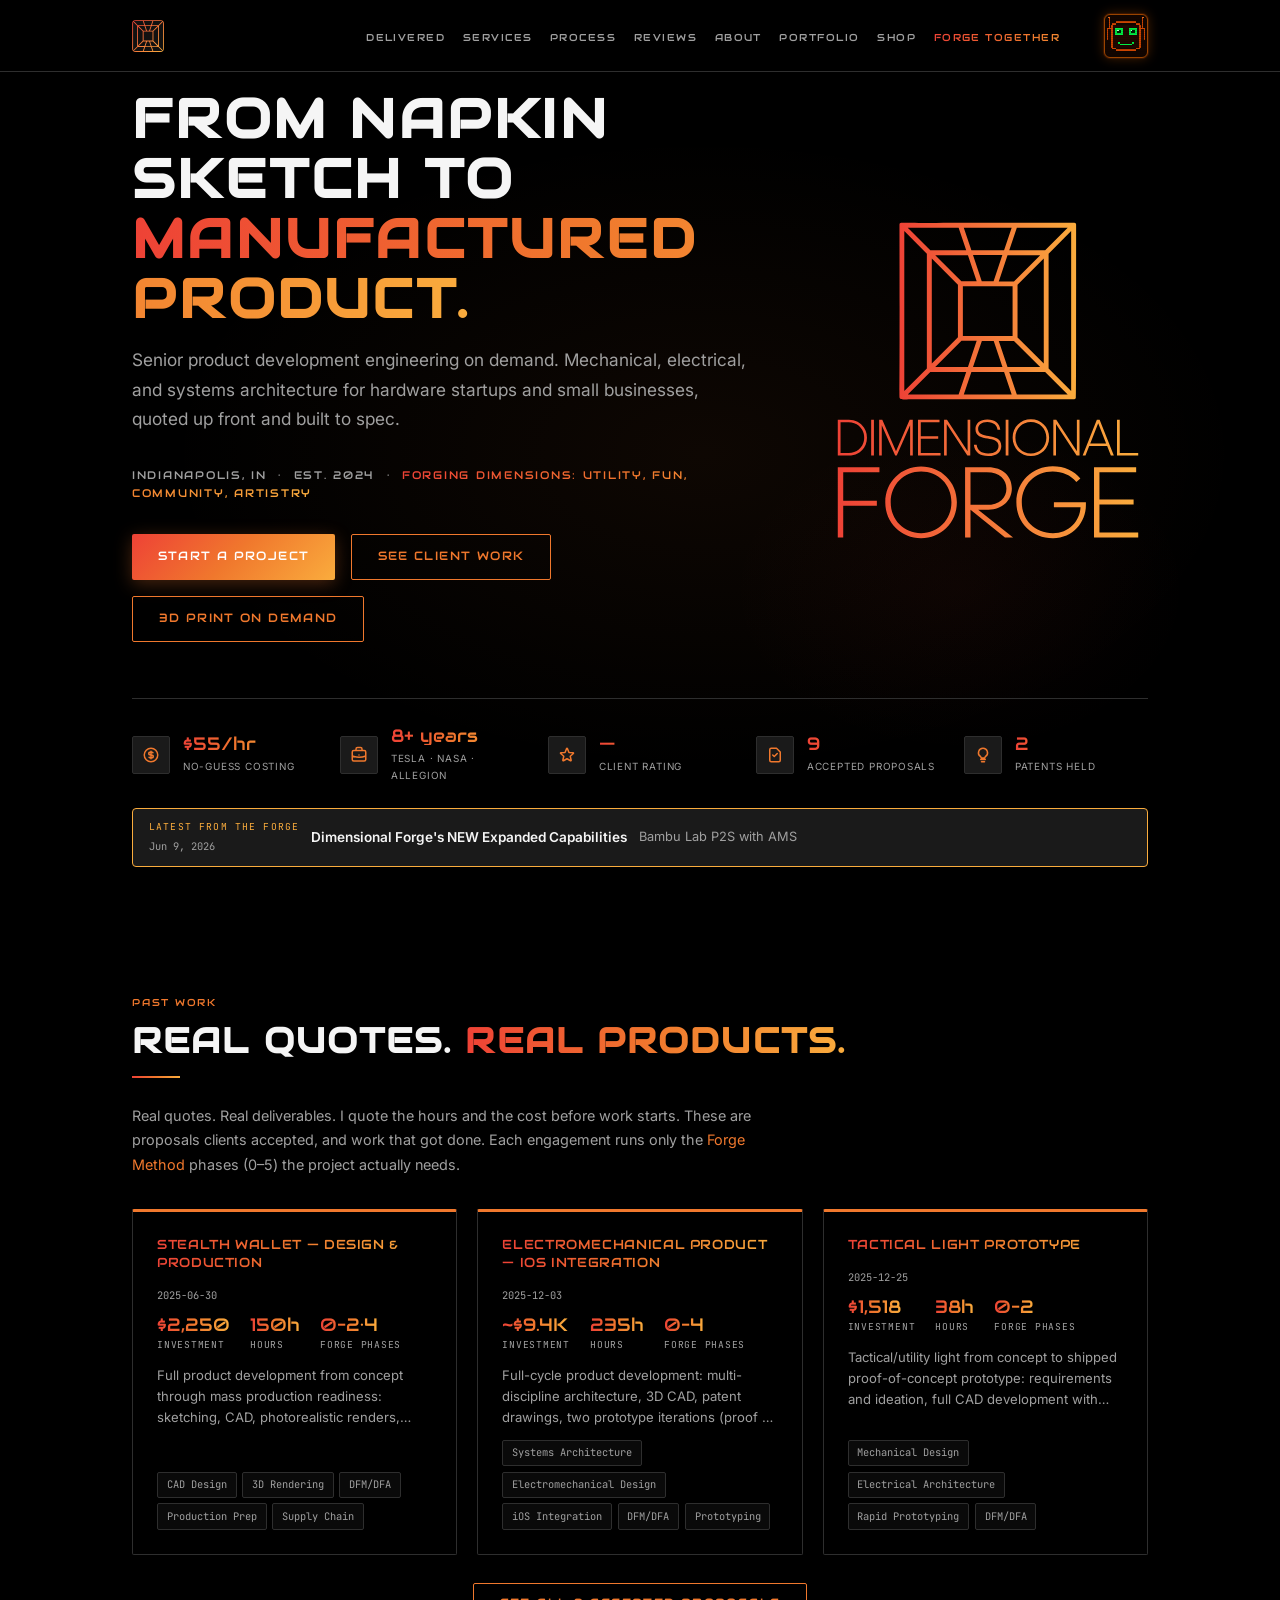
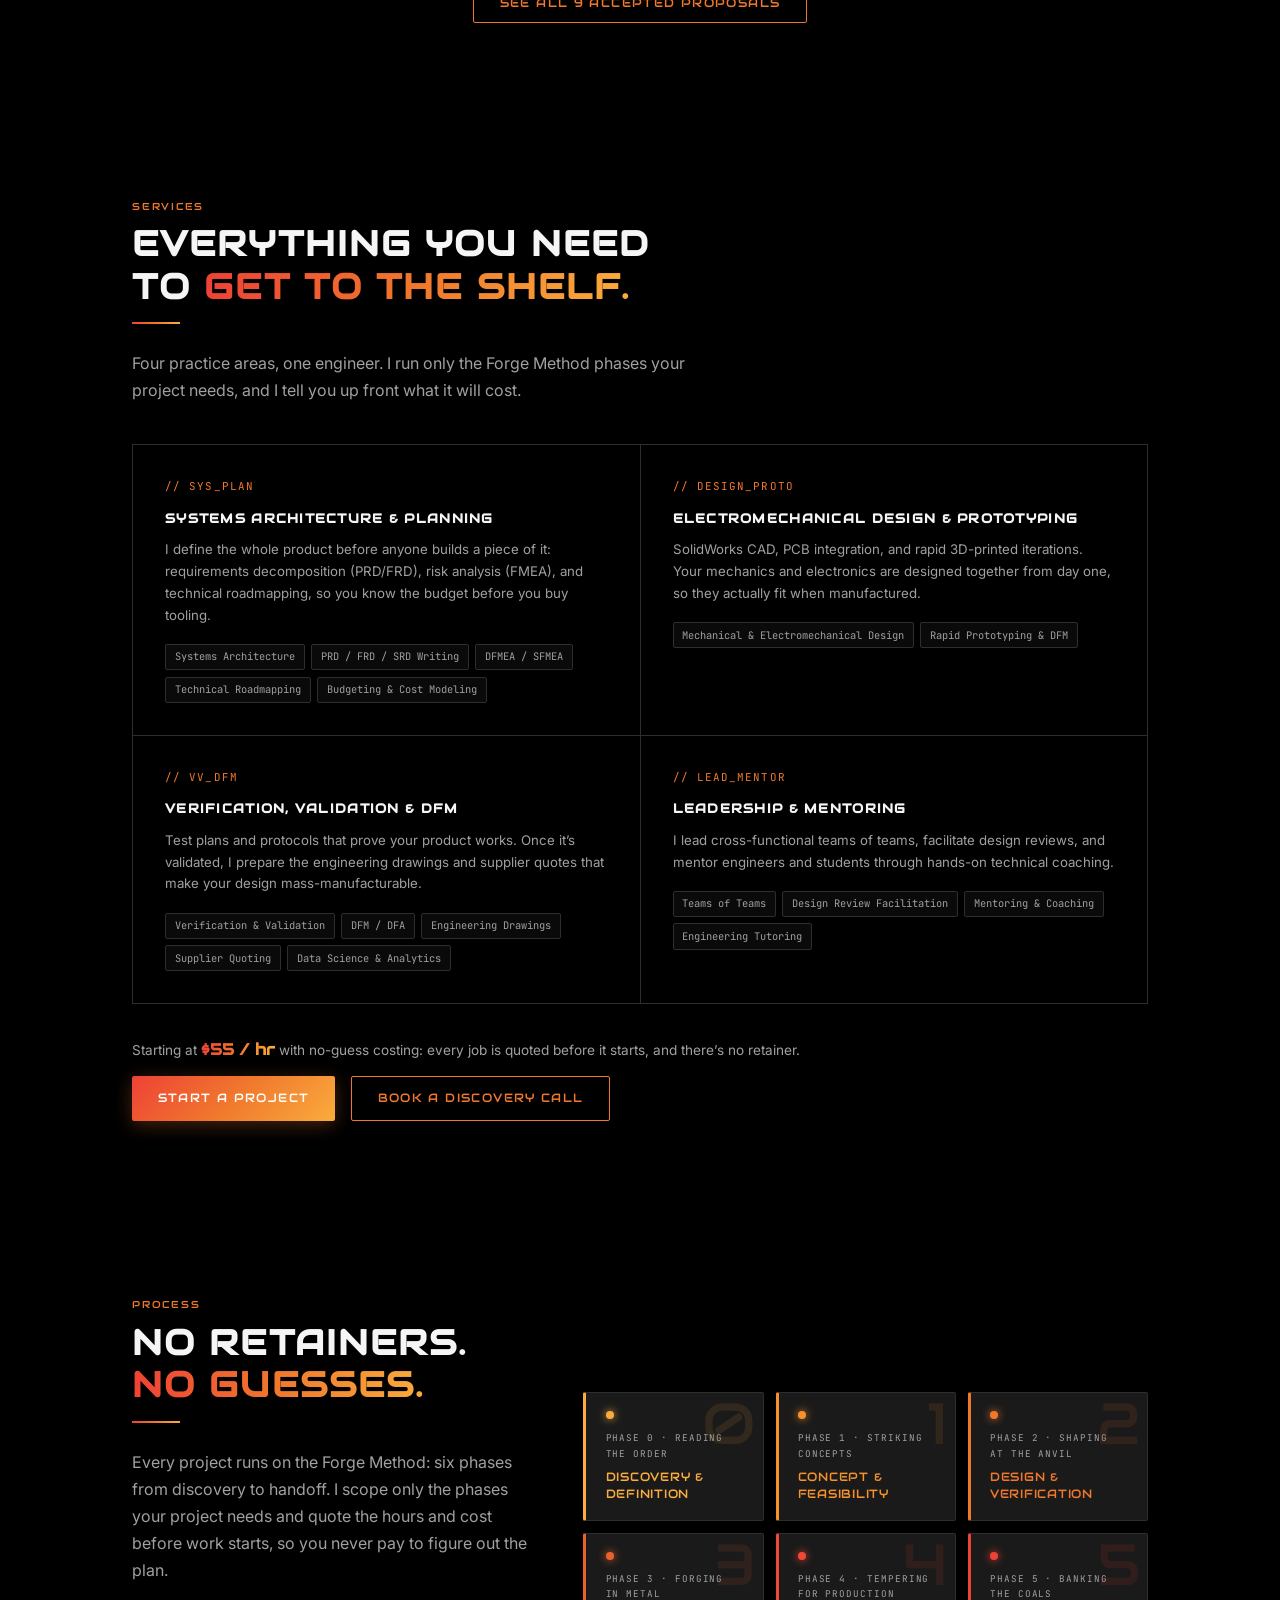
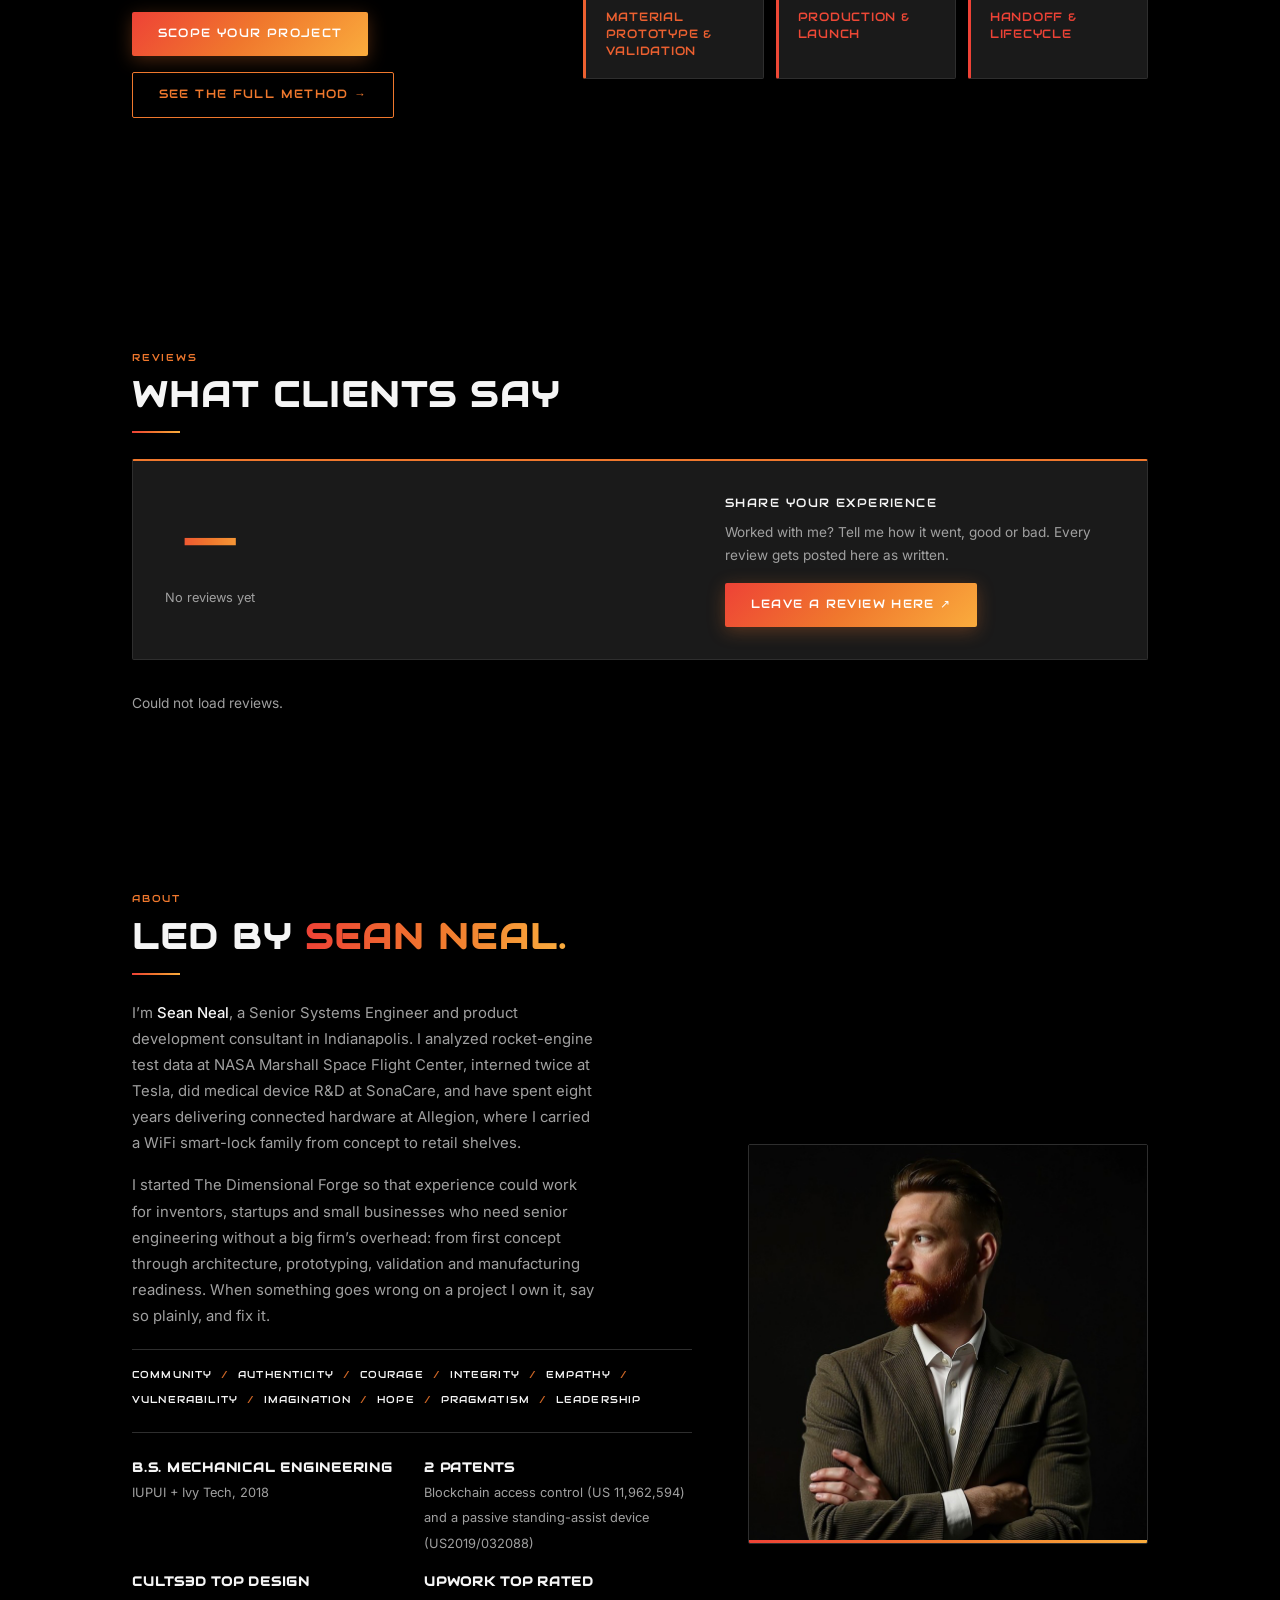
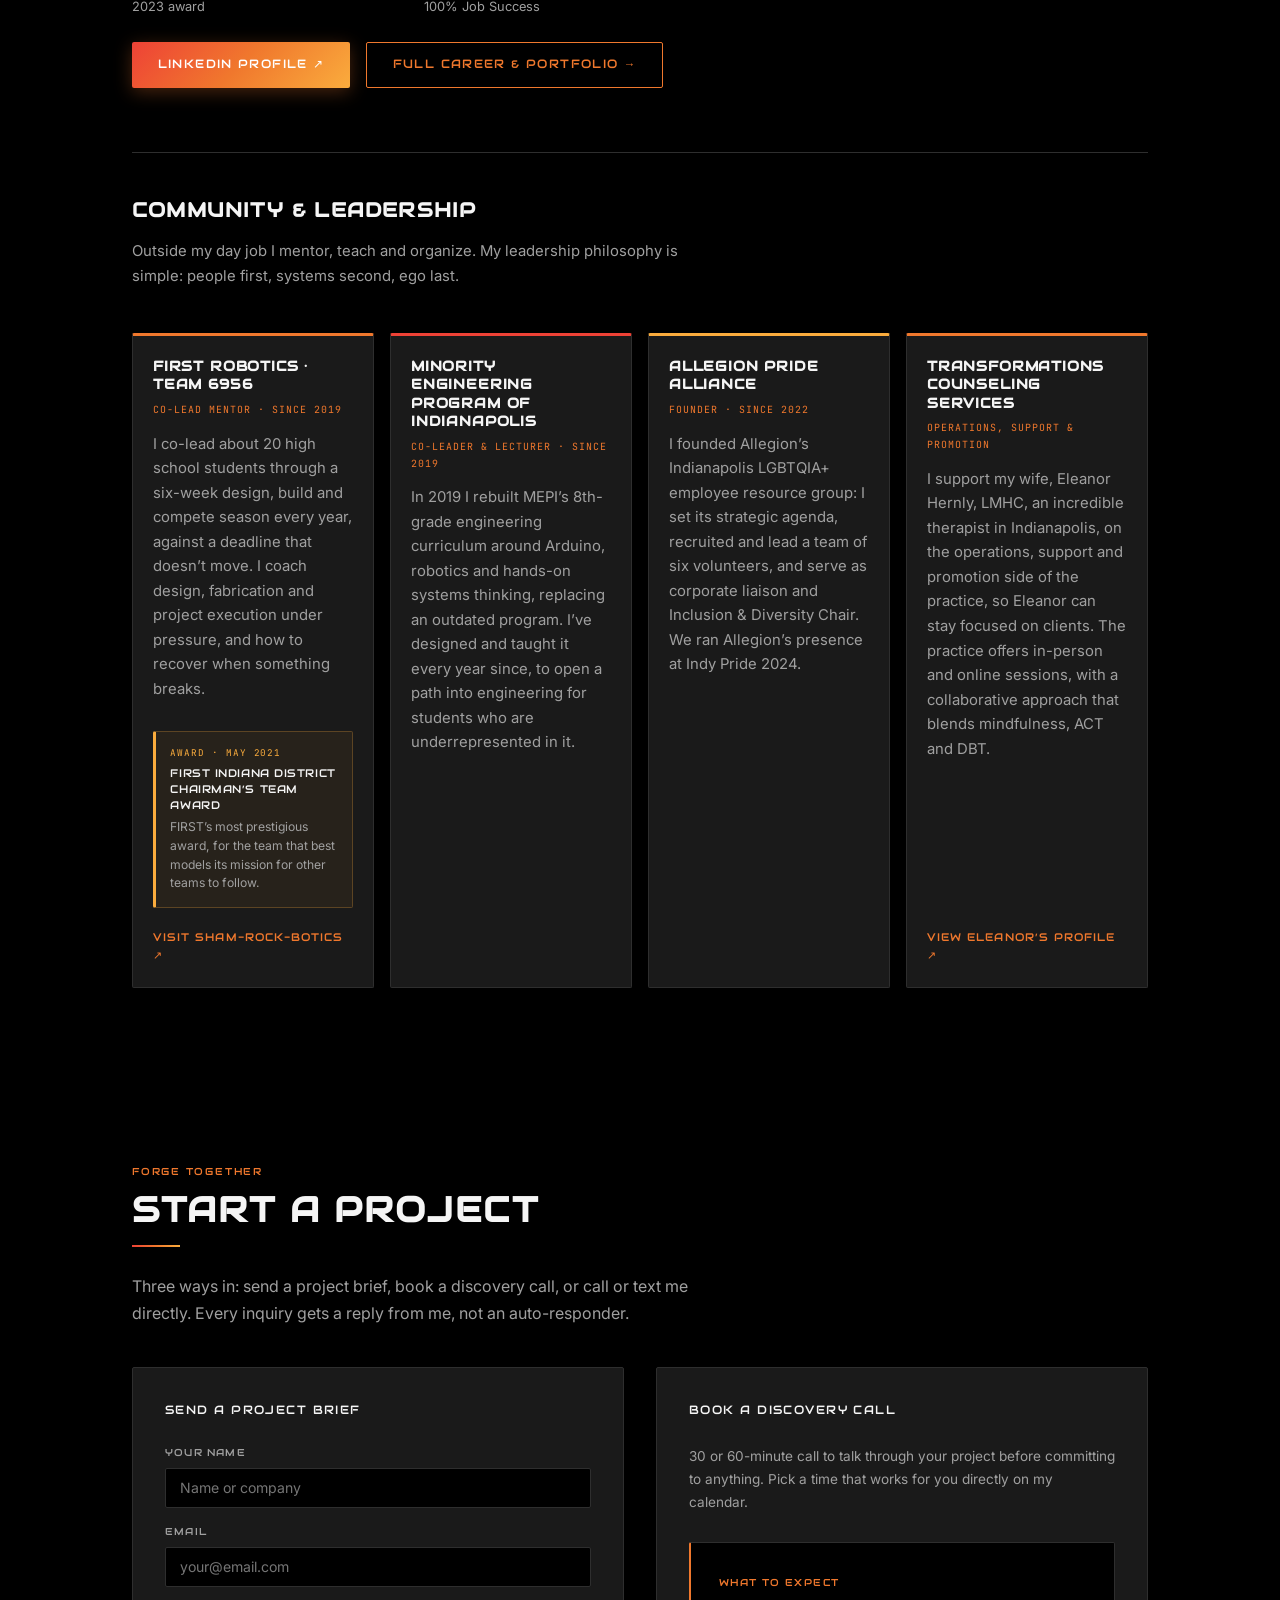
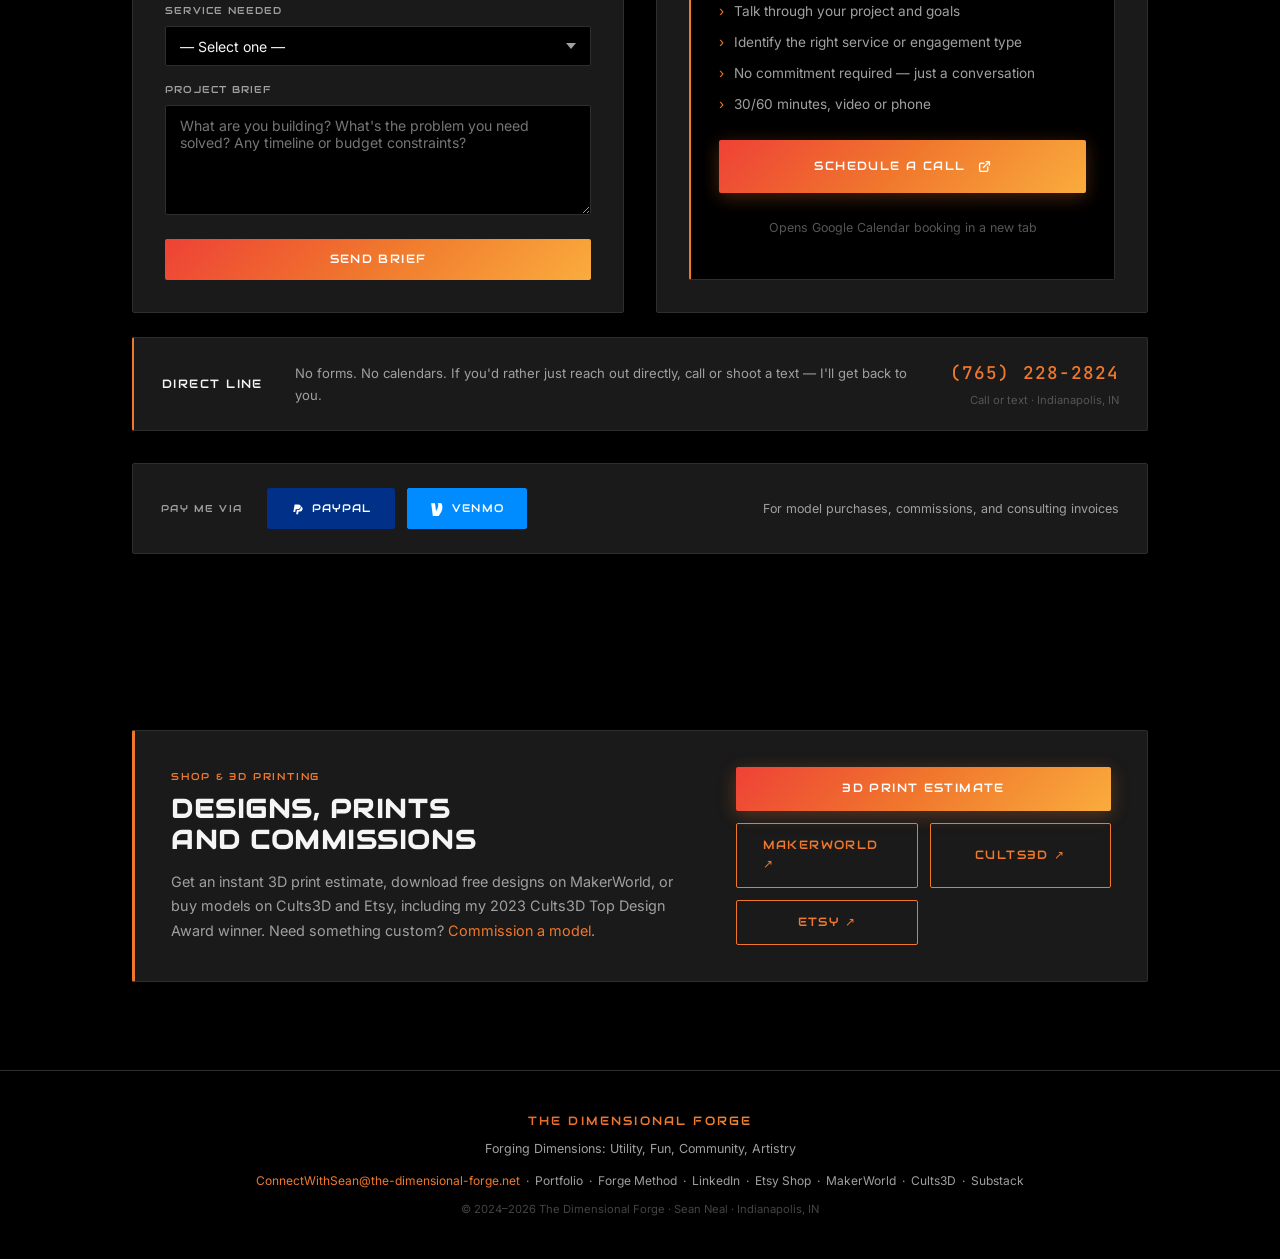
==== commit 21017e05: "Launch new site: client-focused landing page and portfolio with CAD gallery Landing page (index.html" ====
--- a/index.html
+++ b/index.html
@@ -35,1301 +35,13 @@
   }
   </script>
   <link href="https://fonts.googleapis.com/css2?family=Audiowide&family=Inter:wght@300;400;500;600&family=JetBrains+Mono:wght@400;500&display=swap" rel="stylesheet" />
-  <style>
-    /* ── Reset ──────────────────────────────────────────────────── */
-    *, *::before, *::after { box-sizing: border-box; margin: 0; padding: 0; }
-    html { scroll-behavior: smooth; }
-
-    /* ── Brand tokens ───────────────────────────────────────────── */
-    :root {
-      --df-red:      #EE4236;
-      --df-orange:   #F0782D;
-      --df-gold:     #FAAC3D;
-      --df-black:    #000000;
-      --df-steel:    #1A1A1A;
-      --df-brush:    #2E2E2E;
-      --df-text:     #F5F5F5;
-      --df-muted:    #A0A0A0;
-      --df-grad:     linear-gradient(90deg,  #EE4236 0%, #F0782D 50%, #FAAC3D 100%);
-      --df-grad-45:  linear-gradient(135deg, #EE4236 0%, #F0782D 50%, #FAAC3D 100%);
-    }
-
-    /* ── Base ───────────────────────────────────────────────────── */
-    body {
-      background: var(--df-black);
-      color: var(--df-text);
-      font-family: 'Inter', system-ui, sans-serif;
-      font-size: 15px;
-      line-height: 1.7;
-      overflow-x: hidden;
-    }
-    a { color: inherit; }
-
-    /* ── Scrollbar ──────────────────────────────────────────────── */
-    ::-webkit-scrollbar { width: 5px; }
-    ::-webkit-scrollbar-track { background: var(--df-black); }
-    ::-webkit-scrollbar-thumb { background: var(--df-orange); border-radius: 2px; }
-
-    /* ── Type ───────────────────────────────────────────────────── */
-    .display {
-      font-family: 'Audiowide', sans-serif;
-      text-transform: uppercase;
-      letter-spacing: 0.08em;
-    }
-    .mono { font-family: 'JetBrains Mono', monospace; }
-
-    /* ── Utility ────────────────────────────────────────────────── */
-    .container { max-width: 1080px; margin: 0 auto; padding: 0 2rem; }
-    .section { padding: 6rem 0; }
-    .section-dark { background: var(--df-black); }
-
-    .grad-text {
-      background: var(--df-grad);
-      -webkit-background-clip: text;
-      background-clip: text;
-      -webkit-text-fill-color: transparent;
-    }
-    .rule {
-      width: 48px; height: 2px;
-      background: var(--df-grad);
-      border: none;
-      margin: 0.75rem 0 2.5rem;
-      display: block;
-    }
-    .label {
-      font-family: 'Audiowide', sans-serif;
-      font-size: 0.65rem;
-      letter-spacing: 0.18em;
-      text-transform: uppercase;
-      color: var(--df-orange);
-      display: block;
-      margin-bottom: 0.5rem;
-    }
-    .section-title {
-      font-family: 'Audiowide', sans-serif;
-      font-size: clamp(1.5rem, 3.5vw, 2.2rem);
-      text-transform: uppercase;
-      letter-spacing: 0.06em;
-      line-height: 1.2;
-      color: var(--df-text);
-    }
-    .section-lead {
-      color: var(--df-muted);
-      font-size: 0.95rem;
-      max-width: 520px;
-      margin-bottom: 3rem;
-    }
-
-    /* ── Buttons ────────────────────────────────────────────────── */
-    .btn {
-      display: inline-flex;
-      align-items: center;
-      gap: 0.5rem;
-      padding: 0.75rem 1.6rem;
-      font-family: 'Audiowide', sans-serif;
-      font-size: 0.72rem;
-      text-transform: uppercase;
-      letter-spacing: 0.12em;
-      text-decoration: none;
-      border-radius: 2px;
-      border: none;
-      cursor: pointer;
-      transition: all 0.22s;
-    }
-    .btn-primary {
-      background: var(--df-grad-45);
-      color: #fff;
-      box-shadow: 0 4px 18px rgba(240,120,45,0.3);
-    }
-    .btn-primary:hover { transform: translateY(-2px); box-shadow: 0 8px 28px rgba(240,120,45,0.45); }
-    .btn-ghost {
-      background: transparent;
-      color: var(--df-orange);
-      border: 1px solid var(--df-orange);
-    }
-    .btn-ghost:hover { background: rgba(240,120,45,0.08); transform: translateY(-2px); }
-
-    /* ── NAV ────────────────────────────────────────────────────── */
-    nav {
-      position: fixed; top: 0; left: 0; right: 0;
-      z-index: 100;
-      background: rgba(0,0,0,0.92);
-      backdrop-filter: blur(14px);
-      border-bottom: 1px solid var(--df-brush);
-      padding: 0.85rem 0;
-    }
-    nav .inner {
-      display: flex; align-items: center; justify-content: space-between;
-      max-width: 1080px; margin: 0 auto; padding: 0 2rem;
-    }
-    .nav-logo {
-      display: flex; align-items: center;
-      text-decoration: none;
-      height: 36px;
-      flex-shrink: 0;
-    }
-    .nav-logo svg { height: 36px; width: auto; }
-    .nav-links { display: flex; gap: 1.1rem; list-style: none; flex-wrap: nowrap; }
-    .nav-links a {
-      color: var(--df-muted);
-      text-decoration: none;
-      font-family: 'Audiowide', sans-serif;
-      font-size: 0.65rem;
-      letter-spacing: 0.14em;
-      text-transform: uppercase;
-      transition: color 0.2s;
-      white-space: nowrap;
-    }
-    .nav-links a:hover { color: var(--df-orange); }
-    #nav-burger {
-      display: none; flex-direction: column; justify-content: center; gap: 5px;
-      width: 40px; height: 40px; margin-left: auto; padding: 0 9px;
-      background: none; border: 1px solid var(--df-brush); border-radius: 2px;
-      cursor: pointer; flex-shrink: 0;
-    }
-    #nav-burger span { display: block; height: 2px; background: var(--df-orange); border-radius: 1px; transition: transform 0.2s, opacity 0.2s; }
-    #nav-burger.open span:nth-child(1) { transform: translateY(7px) rotate(45deg); }
-    #nav-burger.open span:nth-child(2) { opacity: 0; }
-    #nav-burger.open span:nth-child(3) { transform: translateY(-7px) rotate(-45deg); }
-    /* Tight zone: keep all links on one row before the burger takes over */
-    @media (max-width: 1199px) {
-      .nav-links { gap: 0.7rem; }
-      .nav-links a { font-size: 0.6rem; letter-spacing: 0.08em; }
-    }
-    @media (min-width: 900px) and (max-width: 1019px) {
-      .nav-links { gap: 0.5rem; }
-      .nav-links a { font-size: 0.56rem; letter-spacing: 0.05em; }
-      nav .inner { padding: 0 1.25rem; }
-    }
-    /* Burger zone: links become a dropdown panel under the fixed nav */
-    @media (max-width: 899px) {
-      .nav-links {
-        display: none;
-        position: absolute; top: 100%; left: 0; right: 0;
-        flex-direction: column; gap: 0;
-        background: #000;
-        border-bottom: 1px solid var(--df-brush);
-        padding: 0.5rem 0;
-      }
-      .nav-links.open { display: flex; }
-      .nav-links a { display: block; padding: 0.85rem 2rem; font-size: 0.72rem; }
-      #nav-burger { display: flex; }
-    }
-    .nav-hire-me {
-      background: linear-gradient(90deg, #EE4236, #F0782D, #FAAC3D, #F0782D, #EE4236);
-      background-size: 300% auto;
-      -webkit-background-clip: text;
-      background-clip: text;
-      -webkit-text-fill-color: transparent;
-      animation: hire-me-cycle 6s linear infinite;
-    }
-    .nav-hire-me:hover { -webkit-text-fill-color: transparent !important; }
-    @keyframes hire-me-cycle {
-      0%   { background-position: 0% center; }
-      100% { background-position: 300% center; }
-    }
-
-    /* ── HERO ───────────────────────────────────────────────────── */
-    #hero {
-      min-height: 100vh;
-      display: flex; align-items: center;
-      position: relative; overflow: hidden;
-      padding-top: 80px;
-    }
-    .hero-bg {
-      position: absolute; inset: 0;
-      background:
-        radial-gradient(ellipse 60% 50% at 55% 50%, rgba(240,120,45,0.06) 0%, transparent 70%),
-        radial-gradient(ellipse 30% 30% at 75% 65%, rgba(238,66,54,0.04) 0%, transparent 60%);
-    }
-    /* Floating ember particles */
-    .embers { position: fixed; inset: 0; pointer-events: none; z-index: 1; }
-    .ember {
-      position: absolute; border-radius: 50%; opacity: 0;
-      animation: float linear infinite;
-    }
-    @keyframes float {
-      0%   { transform: translateY(0) translateX(0); opacity: 0; }
-      8%   { opacity: 0.65; }
-      88%  { opacity: 0.15; }
-      100% { transform: translateY(-100vh) translateX(var(--dx)); opacity: 0; }
-    }
-    .hero-content { position: relative; z-index: 1; }
-    .hero-logo { width: clamp(120px, 14vw, 180px); margin-bottom: 1.75rem; }
-    .hero-logo svg { width: 100%; height: auto; display: block; }
-    .hero-title {
-      font-family: 'Audiowide', sans-serif;
-      font-size: clamp(2rem, 4.5vw, 3.4rem);
-      text-transform: uppercase;
-      letter-spacing: 0.06em;
-      line-height: 1.1;
-      color: var(--df-text);
-      margin: 0 0 1rem;
-      max-width: 680px;
-    }
-    .hero-desc {
-      color: var(--df-muted);
-      font-size: clamp(0.88rem, 1.4vw, 1rem);
-      max-width: 520px;
-      margin-bottom: 2rem;
-      line-height: 1.7;
-    }
-    .hero-sub {
-      font-family: 'Audiowide', sans-serif;
-      font-size: clamp(0.7rem, 1.5vw, 0.9rem);
-      letter-spacing: 0.16em;
-      text-transform: uppercase;
-      color: var(--df-muted);
-      margin-bottom: 2rem;
-    }
-    .hero-sub span {
-      background: var(--df-grad);
-      -webkit-background-clip: text; background-clip: text;
-      -webkit-text-fill-color: transparent;
-    }
-    .hero-cta { display: flex; flex-wrap: wrap; gap: 1rem; margin-bottom: 3.5rem; }
-    .hero-stats { display: flex; flex-wrap: wrap; gap: 2.5rem; }
-    .stat-num {
-      font-family: 'Audiowide', sans-serif;
-      font-size: 1.8rem;
-      background: var(--df-grad);
-      -webkit-background-clip: text; background-clip: text;
-      -webkit-text-fill-color: transparent;
-      line-height: 1;
-    }
-    .stat-lbl {
-      font-size: 0.72rem; letter-spacing: 0.08em;
-      text-transform: uppercase; color: var(--df-muted);
-    }
-    #substack-pill {
-      display: none;
-      width: 100%;
-      background: var(--df-steel);
-      border: 1px solid var(--df-gold);
-      border-radius: 4px;
-      padding: 0.65rem 1rem;
-      margin-top: 1.5rem;
-      text-decoration: none;
-      transition: border-color 0.2s, background 0.2s;
-      align-items: center;
-      gap: 0.75rem;
-      overflow: hidden;
-    }
-    #substack-pill:hover { background: var(--df-brush); border-color: var(--df-orange); }
-    .sp-left {
-      flex-shrink: 0;
-      display: flex;
-      flex-direction: column;
-      gap: 0.15rem;
-    }
-    .sp-label {
-      font-family: 'JetBrains Mono', monospace;
-      font-size: 0.6rem;
-      color: var(--df-gold);
-      letter-spacing: 0.12em;
-    }
-    .sp-title {
-      flex-shrink: 0;
-      font-weight: 600;
-      font-size: 0.85rem;
-      color: var(--df-text);
-      white-space: nowrap;
-    }
-    .sp-desc {
-      flex: 1;
-      font-size: 0.8rem;
-      color: var(--df-muted);
-      white-space: nowrap;
-      overflow: hidden;
-      text-overflow: ellipsis;
-    }
-    .sp-meta {
-      font-family: 'JetBrains Mono', monospace;
-      font-size: 0.65rem;
-      color: var(--df-muted);
-    }
-
-    /* ── ABOUT ──────────────────────────────────────────────────── */
-    #about .grid {
-      display: grid; grid-template-columns: 1.1fr 0.9fr; gap: 4rem; align-items: start;
-    }
-    #about p { color: var(--df-muted); font-size: 0.93rem; margin-bottom: 1rem; }
-    #about p strong { color: var(--df-text); }
-    .spec-block {
-      background: var(--df-steel);
-      border: 1px solid var(--df-brush);
-      border-left: 2px solid var(--df-orange);
-      padding: 1.5rem;
-      border-radius: 2px;
-      margin-bottom: 1rem;
-    }
-    .spec-block .spec-title {
-      font-family: 'Audiowide', sans-serif;
-      font-size: 0.68rem;
-      text-transform: uppercase;
-      letter-spacing: 0.14em;
-      color: var(--df-orange);
-      margin-bottom: 0.75rem;
-    }
-    .spec-list { display: flex; flex-direction: column; gap: 0.5rem; }
-    .spec-item {
-      display: flex; align-items: baseline; gap: 0.6rem;
-      font-size: 0.85rem; color: var(--df-muted);
-    }
-    .spec-item::before {
-      content: '›'; color: var(--df-orange); flex-shrink: 0;
-    }
-    .spec-item strong { color: var(--df-text); font-weight: 500; }
-
-    /* ── SERVICES ───────────────────────────────────────────────── */
-    #services .grid {
-      display: grid; grid-template-columns: repeat(auto-fill, minmax(275px, 1fr)); gap: 1px;
-      background: var(--df-brush); border: 1px solid var(--df-brush);
-    }
-    .svc {
-      background: var(--df-black);
-      padding: 2rem;
-      transition: background 0.2s;
-      position: relative;
-    }
-    .svc:hover { background: var(--df-steel); }
-    .svc-icon {
-      font-family: 'JetBrains Mono', monospace;
-      font-size: 0.68rem;
-      color: var(--df-orange);
-      letter-spacing: 0.1em;
-      margin-bottom: 0.75rem;
-      display: block;
-    }
-    .svc h3 {
-      font-family: 'Audiowide', sans-serif;
-      font-size: 0.8rem;
-      text-transform: uppercase;
-      letter-spacing: 0.1em;
-      color: var(--df-text);
-      margin-bottom: 0.6rem;
-    }
-    .svc p { color: var(--df-muted); font-size: 0.83rem; line-height: 1.65; }
-    .services-rate {
-      margin-top: 2rem; margin-bottom: 0.75rem;
-      font-size: 0.85rem; color: var(--df-muted);
-    }
-    .services-rate strong {
-      font-family: 'Audiowide', sans-serif; font-size: 1rem;
-      background: var(--df-grad); -webkit-background-clip: text; -webkit-text-fill-color: transparent;
-    }
-    .services-cta { margin-top: 0; display: flex; gap: 1rem; flex-wrap: wrap; }
-    .svc-process-teaser {
-      grid-column: 1 / -1;
-      background: var(--df-black);
-      padding: 1.25rem 2.5rem;
-      display: flex;
-      align-items: center;
-      justify-content: space-between;
-      gap: 2rem;
-      text-decoration: none;
-      transition: background 0.2s;
-      cursor: pointer;
-    }
-    .svc-process-teaser:hover { background: var(--df-steel); }
-    .svc-process-teaser:hover .svc-pt-arrow { transform: translateX(6px); }
-    .svc-pt-body { flex: 1; }
-    .svc-pt-body .svc-icon { margin-bottom: 0.4rem; }
-    .svc-pt-heading {
-      font-family: 'Audiowide', sans-serif;
-      font-size: 1rem;
-      text-transform: uppercase;
-      letter-spacing: 0.12em;
-      background: var(--df-grad);
-      -webkit-background-clip: text;
-      -webkit-text-fill-color: transparent;
-      margin-bottom: 0.4rem;
-    }
-    .svc-pt-desc {
-      color: var(--df-muted);
-      font-size: 0.83rem;
-      line-height: 1.6;
-      max-width: 60ch;
-    }
-    .svc-pt-arrow {
-      font-family: 'JetBrains Mono', monospace;
-      font-size: 1.5rem;
-      color: var(--df-orange);
-      transition: transform 0.2s;
-      flex-shrink: 0;
-    }
-
-    /* ── CONTENT PILLARS ────────────────────────────────────────── */
-    #content .pillars {
-      display: grid; grid-template-columns: repeat(auto-fill, minmax(290px, 1fr)); gap: 1.25rem;
-    }
-    .pillar {
-      background: var(--df-steel);
-      border: 1px solid var(--df-brush);
-      padding: 1.75rem;
-      border-radius: 2px;
-      transition: border-color 0.2s, transform 0.2s;
-    }
-    .pillar:hover { border-color: var(--df-orange); transform: translateY(-3px); }
-    .pillar-glyph { font-size: 1.8rem; margin-bottom: 0.75rem; display: block; }
-    .pillar h3 {
-      font-family: 'Audiowide', sans-serif;
-      font-size: 0.82rem; text-transform: uppercase; letter-spacing: 0.1em;
-      color: var(--df-text); margin-bottom: 0.35rem;
-    }
-    .tier {
-      display: inline-block; font-family: 'JetBrains Mono', monospace;
-      font-size: 0.65rem; letter-spacing: 0.06em;
-      padding: 0.1rem 0.5rem; border-radius: 2px; margin-bottom: 0.6rem;
-    }
-    .tier-free  { background: rgba(100,200,100,0.1); color: #72c472; border: 1px solid rgba(100,200,100,0.2); }
-    .tier-paid  { background: rgba(240,120,45,0.1);  color: var(--df-orange); border: 1px solid rgba(240,120,45,0.25); }
-    .tier-both  { background: rgba(250,172,61,0.1);  color: var(--df-gold);   border: 1px solid rgba(250,172,61,0.25); }
-    .pillar p { color: var(--df-muted); font-size: 0.84rem; line-height: 1.6; }
-
-    /* ── COMMUNITY ──────────────────────────────────────────────── */
-    #community .cards {
-      display: grid; grid-template-columns: repeat(auto-fill, minmax(295px, 1fr)); gap: 1.25rem;
-    }
-    .comm-card {
-      background: var(--df-steel);
-      border: 1px solid var(--df-brush);
-      padding: 2rem; border-radius: 2px;
-    }
-    .comm-card .glyph { font-size: 2rem; margin-bottom: 0.75rem; display: block; }
-    .comm-card h3 {
-      font-family: 'Audiowide', sans-serif; font-size: 0.82rem;
-      text-transform: uppercase; letter-spacing: 0.08em; color: var(--df-text);
-      margin-bottom: 0.3rem;
-    }
-    .comm-card .role {
-      font-family: 'JetBrains Mono', monospace; font-size: 0.68rem;
-      color: var(--df-orange); margin-bottom: 0.75rem; display: block;
-    }
-    .comm-card p { color: var(--df-muted); font-size: 0.84rem; line-height: 1.6; }
-
-    /* ── REVIEWS ────────────────────────────────────────────────── */
-    #reviews .rv-layout {
-      display: grid; grid-template-columns: 1fr 1.4fr; gap: 3rem; align-items: start;
-    }
-    .rv-summary {
-      background: var(--df-steel);
-      border: 1px solid var(--df-brush);
-      border-top: 2px solid var(--df-orange);
-      padding: 2rem; border-radius: 2px;
-      text-align: center; position: sticky; top: 90px;
-    }
-    .rv-big-score {
-      font-family: 'Audiowide', sans-serif;
-      font-size: 4rem; line-height: 1;
-      background: var(--df-grad); -webkit-background-clip: text;
-      background-clip: text; -webkit-text-fill-color: transparent;
-      margin-bottom: 0.3rem;
-    }
-    .rv-stars-display { display: flex; justify-content: center; gap: 0.25rem; margin-bottom: 0.5rem; }
-    .rv-star-icon { font-size: 1.3rem; transition: transform 0.15s; }
-    .rv-count { font-size: 0.8rem; color: var(--df-muted); margin-bottom: 1.5rem; }
-    .rv-bars { display: flex; flex-direction: column; gap: 0.5rem; text-align: left; }
-    .rv-bar-row { display: flex; align-items: center; gap: 0.6rem; font-size: 0.75rem; }
-    .rv-bar-label { color: var(--df-muted); width: 1.2rem; flex-shrink: 0; font-family: 'JetBrains Mono', monospace; }
-    .rv-bar-track { flex: 1; height: 6px; background: var(--df-brush); border-radius: 3px; overflow: hidden; }
-    .rv-bar-fill { height: 100%; background: var(--df-grad); border-radius: 3px; transition: width 0.6s ease; }
-    .rv-bar-n { color: var(--df-muted); width: 1.5rem; text-align: right; font-family: 'JetBrains Mono', monospace; font-size: 0.68rem; }
-
-    /* Review cards list */
-    .rv-list { display: flex; flex-direction: column; gap: 1rem; margin-bottom: 1.5rem; max-height: 520px; overflow-y: auto; padding-right: 4px; }
-    .rv-list::-webkit-scrollbar { width: 4px; }
-    .rv-list::-webkit-scrollbar-thumb { background: var(--df-brush); border-radius: 2px; }
-    .rv-card {
-      background: var(--df-steel); border: 1px solid var(--df-brush);
-      padding: 1.4rem; border-radius: 2px;
-      animation: fadeUp 0.3s ease both;
-    }
-    @keyframes fadeUp { from { opacity: 0; transform: translateY(8px); } to { opacity: 1; transform: none; } }
-    .rv-card-header { display: flex; align-items: center; justify-content: space-between; margin-bottom: 0.5rem; }
-    .rv-card-name { font-weight: 600; font-size: 0.9rem; color: var(--df-text); }
-    .rv-card-stars { display: flex; gap: 0.15rem; }
-    .rv-card-star { font-size: 0.85rem; }
-    .rv-card-date { font-family: 'JetBrains Mono', monospace; font-size: 0.65rem; color: var(--df-muted); margin-bottom: 0.6rem; }
-    .rv-card-text { font-size: 0.86rem; color: var(--df-muted); line-height: 1.65; }
-
-    /* Review form */
-    .rv-form-wrap {
-      background: var(--df-steel); border: 1px solid var(--df-brush);
-      border-left: 2px solid var(--df-orange);
-      padding: 1.75rem; border-radius: 2px;
-    }
-    .rv-form-title {
-      font-family: 'Audiowide', sans-serif; font-size: 0.75rem;
-      text-transform: uppercase; letter-spacing: 0.12em;
-      color: var(--df-text); margin-bottom: 1.25rem;
-    }
-    .rv-field { margin-bottom: 1rem; }
-    .rv-field label {
-      display: block; font-family: 'Audiowide', sans-serif;
-      font-size: 0.62rem; text-transform: uppercase; letter-spacing: 0.12em;
-      color: var(--df-muted); margin-bottom: 0.4rem;
-    }
-    .rv-field input, .rv-field textarea {
-      width: 100%; background: var(--df-black);
-      border: 1px solid var(--df-brush); border-radius: 2px;
-      padding: 0.65rem 0.85rem; color: var(--df-text);
-      font-family: 'Inter', sans-serif; font-size: 0.88rem;
-      outline: none; transition: border-color 0.2s; resize: vertical;
-    }
-    .rv-field input:focus, .rv-field textarea:focus { border-color: var(--df-orange); }
-    .rv-field textarea { min-height: 90px; }
-
-    /* Star picker */
-    .star-picker { display: flex; gap: 0.4rem; cursor: pointer; }
-    .star-picker .sp-star {
-      font-size: 1.6rem; color: var(--df-brush); transition: color 0.15s, transform 0.15s;
-      user-select: none; line-height: 1;
-    }
-    .star-picker .sp-star.lit   { color: var(--df-gold); }
-    .star-picker .sp-star:hover { transform: scale(1.2); }
-
-    .rv-submit {
-      width: 100%; margin-top: 0.5rem;
-      background: var(--df-grad-45); color: #fff;
-      border: none; border-radius: 2px; cursor: pointer;
-      font-family: 'Audiowide', sans-serif; font-size: 0.72rem;
-      text-transform: uppercase; letter-spacing: 0.12em;
-      padding: 0.85rem; transition: opacity 0.2s, transform 0.2s;
-    }
-    .rv-submit:hover { opacity: 0.88; transform: translateY(-1px); }
-    .rv-submit:disabled { opacity: 0.4; cursor: not-allowed; transform: none; }
-    .rv-msg { font-size: 0.8rem; margin-top: 0.75rem; text-align: center; min-height: 1.2em; }
-    .rv-msg.ok  { color: #72c472; }
-    .rv-msg.err { color: var(--df-red); }
-
-    @media (max-width: 768px) {
-      #reviews .rv-layout { grid-template-columns: 1fr; }
-      .rv-summary { position: static; }
-    }
-
-    /* ── 3D MODELS ──────────────────────────────────────────────── */
-    #models .models-layout {
-      display: grid; grid-template-columns: 1fr 1fr; gap: 1.5rem; margin-bottom: 2.5rem;
-    }
-    .platform-card {
-      background: var(--df-steel);
-      border: 1px solid var(--df-brush);
-      border-radius: 2px; overflow: hidden;
-      transition: transform 0.2s, border-color 0.2s;
-      display: flex; flex-direction: column;
-    }
-    .platform-card:hover { transform: translateY(-4px); border-color: var(--df-orange); }
-    .platform-card-header {
-      background: var(--df-black);
-      padding: 1.5rem 1.75rem 1.25rem;
-      border-bottom: 1px solid var(--df-brush);
-    }
-    .platform-logo {
-      font-family: 'Audiowide', sans-serif; font-size: 1.05rem;
-      text-transform: uppercase; letter-spacing: 0.08em;
-      color: var(--df-text); margin-bottom: 0.3rem;
-    }
-    .platform-url {
-      font-family: 'JetBrains Mono', monospace; font-size: 0.68rem;
-      color: var(--df-muted);
-    }
-    .platform-card-body { padding: 1.5rem 1.75rem; flex: 1; display: flex; flex-direction: column; gap: 1rem; }
-    .platform-desc { color: var(--df-muted); font-size: 0.86rem; line-height: 1.65; flex: 1; }
-    .platform-badges { display: flex; gap: 0.5rem; flex-wrap: wrap; }
-    .pbadge {
-      font-family: 'JetBrains Mono', monospace; font-size: 0.68rem;
-      padding: 0.25rem 0.65rem; border-radius: 2px; letter-spacing: 0.05em;
-    }
-    .pbadge-free { background: rgba(100,200,100,0.1); color: #72c472; border: 1px solid rgba(100,200,100,0.2); }
-    .pbadge-paid { background: rgba(240,120,45,0.1); color: var(--df-orange); border: 1px solid rgba(240,120,45,0.25); }
-    .pbadge-award { background: rgba(250,172,61,0.12); color: var(--df-gold); border: 1px solid rgba(250,172,61,0.3); }
-    .platform-cta {
-      display: flex; gap: 0.5rem; flex-wrap: wrap; margin-top: auto; padding-top: 0.5rem;
-      border-top: 1px solid var(--df-brush);
-    }
-    .models-commission {
-      background: var(--df-black); border: 1px solid var(--df-brush);
-      border-left: 3px solid var(--df-orange);
-      padding: 1.5rem 1.75rem;
-      border-radius: 2px;
-      display: flex; align-items: center; justify-content: space-between;
-      flex-wrap: wrap; gap: 1rem;
-    }
-    .models-commission p { color: var(--df-muted); font-size: 0.88rem; max-width: 520px; }
-    .models-commission p strong { color: var(--df-text); }
-    @media (max-width: 768px) {
-      #models .models-layout { grid-template-columns: 1fr; }
-      .models-commission { flex-direction: column; }
-    }
-
-    /* ── WORK / PORTFOLIO ───────────────────────────────────────── */
-    #work .work-grid {
-      display: grid; grid-template-columns: repeat(auto-fill, minmax(440px, 1fr)); gap: 1.25rem;
-    }
-    .work-card {
-      background: var(--df-black);
-      border: 1px solid var(--df-brush);
-      border-left: 3px solid var(--df-brush);
-      padding: 1.75rem; border-radius: 2px;
-      transition: border-color 0.2s, transform 0.2s;
-    }
-    .work-card:hover { border-left-color: var(--df-orange); transform: translateY(-3px); }
-    .work-card--accent { border-left-color: var(--df-orange); }
-    .work-header {
-      display: flex; justify-content: space-between; align-items: baseline;
-      margin-bottom: 0.5rem; flex-wrap: wrap; gap: 0.5rem;
-    }
-    .work-org {
-      font-family: 'Audiowide', sans-serif; font-size: 0.65rem;
-      text-transform: uppercase; letter-spacing: 0.12em; color: var(--df-orange);
-    }
-    .work-year {
-      font-family: 'JetBrains Mono', monospace; font-size: 0.68rem; color: var(--df-muted);
-    }
-    .work-card h3 {
-      font-family: 'Audiowide', sans-serif; font-size: 0.85rem;
-      text-transform: uppercase; letter-spacing: 0.06em;
-      color: var(--df-text); margin-bottom: 0.75rem; line-height: 1.4;
-    }
-    .work-card p { color: var(--df-muted); font-size: 0.84rem; line-height: 1.65; margin-bottom: 1rem; }
-    .work-tags { display: flex; flex-wrap: wrap; gap: 0.35rem; }
-    .wtag {
-      font-family: 'JetBrains Mono', monospace; font-size: 0.65rem;
-      padding: 0.2rem 0.55rem; border-radius: 2px;
-      background: rgba(255,255,255,0.04);
-      border: 1px solid var(--df-brush);
-      color: var(--df-muted);
-    }
-    @media (max-width: 768px) {
-      #work .work-grid { grid-template-columns: 1fr; }
-    }
-
-    /* ── DELIVERED ──────────────────────────────────────────────── */
-    #delivered .proposals-grid {
-      display: grid; grid-template-columns: repeat(auto-fill, minmax(320px, 1fr)); gap: 1.25rem;
-    }
-    .proposal-card {
-      background: var(--df-black);
-      border: 1px solid var(--df-brush);
-      border-top: 3px solid var(--df-orange);
-      padding: 1.5rem; border-radius: 2px;
-      transition: border-top-color 0.2s, transform 0.2s;
-      display: flex; flex-direction: column; gap: 0.75rem;
-    }
-    .proposal-card:hover { border-top-color: var(--df-red); transform: translateY(-3px); }
-    .proposal-date {
-      font-family: 'JetBrains Mono', monospace; font-size: 0.65rem;
-      color: var(--df-muted); display: block; margin-top: 0.2rem;
-    }
-    .proposal-title {
-      font-family: 'Audiowide', sans-serif; font-size: 0.8rem;
-      text-transform: uppercase; letter-spacing: 0.05em;
-      background: var(--df-grad); -webkit-background-clip: text; -webkit-text-fill-color: transparent;
-      line-height: 1.4;
-    }
-    .proposal-stats {
-      display: flex; gap: 1.25rem; flex-wrap: wrap;
-    }
-    .pstat {
-      display: flex; flex-direction: column; align-items: flex-start;
-    }
-    .pstat-val {
-      font-family: 'Audiowide', sans-serif; font-size: 1.1rem;
-      background: var(--df-grad); -webkit-background-clip: text; -webkit-text-fill-color: transparent;
-      line-height: 1;
-    }
-    .pstat-lbl {
-      font-family: 'JetBrains Mono', monospace; font-size: 0.6rem;
-      color: var(--df-muted); text-transform: uppercase; letter-spacing: 0.08em; margin-top: 0.15rem;
-    }
-    .proposal-desc {
-      color: var(--df-muted); font-size: 0.82rem; line-height: 1.6;
-      display: -webkit-box; -webkit-line-clamp: 3; -webkit-box-orient: vertical; overflow: hidden;
-    }
-    .proposal-tags { display: flex; flex-wrap: wrap; gap: 0.35rem; margin-top: auto; }
-    .proposal-card { cursor: pointer; }
-    @media (max-width: 768px) {
-      #delivered .proposals-grid { grid-template-columns: 1fr; }
-    }
-
-    /* ── PROPOSAL MODAL ──────────────────────────────────────────── */
-    .pmodal-backdrop {
-      display: none; position: fixed; inset: 0; z-index: 500;
-      background: rgba(0,0,0,0.82); backdrop-filter: blur(4px);
-      align-items: center; justify-content: center; padding: 1.5rem;
-    }
-    .pmodal-backdrop.open { display: flex; }
-    .pmodal {
-      background: #0e0e0e; border: 1px solid var(--df-brush);
-      border-top: 3px solid var(--df-orange);
-      border-radius: 2px; width: 100%; max-width: 680px;
-      max-height: 88vh; overflow-y: auto;
-      padding: 2rem; position: relative;
-    }
-    .pmodal-close {
-      position: sticky; top: 0; float: right; margin: -0.5rem -0.5rem 0.5rem 1rem;
-      background: none; border: 1px solid var(--df-brush); color: var(--df-muted);
-      font-family: 'JetBrains Mono', monospace; font-size: 0.75rem;
-      padding: 0.2rem 0.6rem; border-radius: 2px; cursor: pointer;
-      transition: border-color 0.15s, color 0.15s;
-    }
-    .pmodal-close:hover { border-color: var(--df-red); color: var(--df-text); }
-    .pmodal-label {
-      font-family: 'JetBrains Mono', monospace; font-size: 0.62rem;
-      text-transform: uppercase; letter-spacing: 0.12em; color: var(--df-orange);
-      margin-bottom: 0.25rem;
-    }
-    .pmodal-title {
-      font-family: 'Audiowide', sans-serif; font-size: 1rem;
-      text-transform: uppercase; letter-spacing: 0.05em;
-      background: var(--df-grad); -webkit-background-clip: text; -webkit-text-fill-color: transparent;
-      line-height: 1.4; margin-bottom: 1.25rem;
-    }
-    .pmodal-stats {
-      display: flex; gap: 1.5rem; flex-wrap: wrap;
-      padding: 1rem; background: rgba(255,255,255,0.03);
-      border: 1px solid var(--df-brush); border-radius: 2px;
-      margin-bottom: 1.5rem;
-    }
-    .pmodal-phase {
-      border-left: 2px solid var(--df-brush); padding-left: 1rem;
-      margin-bottom: 1.25rem;
-    }
-    .pmodal-phase-title {
-      font-family: 'Audiowide', sans-serif; font-size: 0.72rem;
-      text-transform: uppercase; letter-spacing: 0.06em;
-      color: var(--df-orange); margin-bottom: 0.5rem;
-    }
-    .pmodal-phase ul {
-      list-style: none; padding: 0; margin: 0;
-    }
-    .pmodal-phase ul li {
-      font-size: 0.83rem; color: var(--df-muted); line-height: 1.7; padding-left: 1rem;
-      position: relative;
-    }
-    .pmodal-phase ul li::before {
-      content: '›'; position: absolute; left: 0; color: var(--df-orange);
-    }
-    .pmodal-section-label {
-      font-family: 'JetBrains Mono', monospace; font-size: 0.62rem;
-      text-transform: uppercase; letter-spacing: 0.1em; color: var(--df-muted);
-      margin: 1.25rem 0 0.6rem;
-    }
-    .pmodal-deliverables {
-      font-size: 0.83rem; color: var(--df-muted); line-height: 1.7;
-      border-left: 2px solid var(--df-brush); padding-left: 1rem; margin-bottom: 1.25rem;
-    }
-
-    /* ── BOOK ────────────────────────────────────────────────────── */
-    #book .book-layout {
-      display: grid; grid-template-columns: 1fr 1fr; gap: 2rem; align-items: stretch;
-    }
-    .book-panel {
-      background: var(--df-steel); border: 1px solid var(--df-brush);
-      padding: 2rem; border-radius: 2px;
-      display: flex; flex-direction: column;
-    }
-    .book-panel-title {
-      font-family: 'Audiowide', sans-serif; font-size: 0.75rem;
-      text-transform: uppercase; letter-spacing: 0.12em;
-      color: var(--df-text); margin-bottom: 1.5rem;
-    }
-    .bk-field { margin-bottom: 1rem; }
-    .bk-field label {
-      display: block; font-family: 'Audiowide', sans-serif;
-      font-size: 0.62rem; text-transform: uppercase; letter-spacing: 0.12em;
-      color: var(--df-muted); margin-bottom: 0.4rem;
-    }
-    .bk-field input, .bk-field textarea, .bk-field select {
-      width: 100%; background: var(--df-black);
-      border: 1px solid var(--df-brush); border-radius: 2px;
-      padding: 0.65rem 0.85rem; color: var(--df-text);
-      font-family: 'Inter', sans-serif; font-size: 0.88rem;
-      outline: none; transition: border-color 0.2s; resize: vertical;
-      -webkit-appearance: none; appearance: none;
-    }
-    .bk-field input:focus, .bk-field textarea:focus, .bk-field select:focus {
-      border-color: var(--df-orange);
-    }
-    .bk-field textarea { min-height: 110px; }
-    .bk-field select {
-      background-image: url("data:image/svg+xml,%3Csvg xmlns='http://www.w3.org/2000/svg' width='10' height='6'%3E%3Cpath d='M0 0l5 6 5-6z' fill='%23A0A0A0'/%3E%3C/svg%3E");
-      background-repeat: no-repeat; background-position: right 0.85rem center;
-      padding-right: 2rem; cursor: pointer;
-    }
-    .bk-submit {
-      width: 100%; margin-top: auto;
-      background: var(--df-grad-45); color: #fff;
-      border: none; border-radius: 2px; cursor: pointer;
-      font-family: 'Audiowide', sans-serif; font-size: 0.72rem;
-      text-transform: uppercase; letter-spacing: 0.12em;
-      padding: 0.85rem; transition: opacity 0.2s, transform 0.2s;
-    }
-    .bk-submit:hover { opacity: 0.88; transform: translateY(-1px); }
-    .cal-wrap {
-      border: 1px solid var(--df-brush); border-radius: 2px; overflow: hidden;
-      background: var(--df-black);
-    }
-    @media (max-width: 768px) {
-      #book .book-layout { grid-template-columns: 1fr; }
-    }
-    /* Payment methods */
-    .pay-strip {
-      margin-top: 2rem;
-      padding: 1.5rem 1.75rem;
-      background: var(--df-steel); border: 1px solid var(--df-brush);
-      border-radius: 2px;
-      display: flex; align-items: center; gap: 1.5rem; flex-wrap: wrap;
-    }
-    .pay-strip-label {
-      font-family: 'Audiowide', sans-serif; font-size: 0.65rem;
-      text-transform: uppercase; letter-spacing: 0.14em; color: var(--df-muted);
-      flex-shrink: 0;
-    }
-    .pay-btns { display: flex; gap: 0.75rem; flex-wrap: wrap; }
-    .pay-btn {
-      display: inline-flex; align-items: center; gap: 0.5rem;
-      padding: 0.65rem 1.4rem;
-      border-radius: 2px; text-decoration: none;
-      font-family: 'Audiowide', sans-serif; font-size: 0.68rem;
-      text-transform: uppercase; letter-spacing: 0.1em;
-      border: 1px solid var(--df-brush);
-      transition: all 0.2s;
-    }
-    .pay-btn-paypal { background: #003087; color: #fff; border-color: #003087; }
-    .pay-btn-paypal:hover { background: #002267; }
-    .pay-btn-venmo { background: #008CFF; color: #fff; border-color: #008CFF; }
-    .pay-btn-venmo:hover { background: #006fd6; }
-    .pay-note { font-size: 0.78rem; color: var(--df-muted); margin-left: auto; }
-
-    /* ── EXPERIENCE ─────────────────────────────────────────────── */
-    #experience .tl-wrap {
-      display: grid; grid-template-columns: 1fr 1fr; gap: 0 3rem;
-    }
-    .timeline { position: relative; padding-left: 1.5rem; }
-    .timeline::before {
-      content: ''; position: absolute; left: 0; top: 8px; bottom: 0;
-      width: 1px;
-      background: linear-gradient(180deg, var(--df-orange), transparent);
-    }
-    .tl-item { position: relative; margin-bottom: 2rem; }
-    .tl-item::before {
-      content: ''; position: absolute; left: -1.5rem; top: 6px;
-      width: 6px; height: 6px; border-radius: 50%;
-      background: var(--df-orange); box-shadow: 0 0 8px var(--df-orange);
-    }
-    .tl-date {
-      font-family: 'JetBrains Mono', monospace; font-size: 0.68rem;
-      color: var(--df-orange); margin-bottom: 0.2rem;
-    }
-    .tl-role {
-      font-family: 'Audiowide', sans-serif; font-size: 0.78rem;
-      text-transform: uppercase; letter-spacing: 0.06em;
-      color: var(--df-text); margin-bottom: 0.2rem;
-    }
-    .tl-org { font-size: 0.82rem; color: var(--df-muted); margin-bottom: 0.3rem; }
-    .tl-note { font-size: 0.8rem; color: #6a6a6a; line-height: 1.55; }
-
-    /* ── CONNECT ────────────────────────────────────────────────── */
-    #connect .link-grid {
-      display: flex; flex-wrap: wrap; gap: 1rem; margin-top: 2rem;
-    }
-    .lnk {
-      flex: 1 1 190px; display: flex; align-items: center; gap: 1rem;
-      padding: 1.2rem 1.4rem;
-      background: var(--df-steel); border: 1px solid var(--df-brush);
-      border-radius: 2px; text-decoration: none; color: var(--df-text);
-      transition: all 0.22s;
-    }
-    .lnk:hover { border-color: var(--df-orange); transform: translateY(-2px); }
-    .lnk-icon { font-size: 1.6rem; flex-shrink: 0; }
-    .lnk-label {
-      font-family: 'Audiowide', sans-serif; font-size: 0.6rem;
-      text-transform: uppercase; letter-spacing: 0.12em; color: var(--df-muted);
-      margin-bottom: 0.15rem;
-    }
-    .lnk-name { font-size: 0.9rem; font-weight: 500; color: var(--df-orange); }
-
-    /* ── FOOTER ─────────────────────────────────────────────────── */
-    footer {
-      background: var(--df-black);
-      border-top: 1px solid var(--df-brush);
-      padding: 2.5rem 0;
-      text-align: center;
-    }
-    footer .f-brand {
-      font-family: 'Audiowide', sans-serif; font-size: 0.75rem;
-      text-transform: uppercase; letter-spacing: 0.18em;
-      background: var(--df-grad);
-      -webkit-background-clip: text; background-clip: text;
-      -webkit-text-fill-color: transparent;
-      margin-bottom: 0.4rem;
-    }
-    footer p { color: var(--df-muted); font-size: 0.78rem; }
-
-    /* ── RESPONSIVE ─────────────────────────────────────────────── */
-    @media (max-width: 768px) {
-      #about .grid,
-      #experience .tl-wrap { grid-template-columns: 1fr; }
-    }
-
-    /* ═══════════════════════════════════════════════════════
-       VENN CHAT WIDGET
-       ═══════════════════════════════════════════════════════ */
-    #venn-widget {
-      position: relative; flex-shrink: 0; margin-left: 1rem;
-      font-family: 'JetBrains Mono', monospace;
-    }
-
-    /* Toggle button — nav-sized */
-    #venn-toggle {
-      width: 44px; height: 44px; background: #120500;
-      border: 1px solid #994400; border-radius: 6px;
-      cursor: pointer; padding: 2px; overflow: hidden;
-      position: relative; display: block;
-      box-shadow: 0 0 0 1px #3a1500, 0 0 12px rgba(200,90,0,0.35);
-      transition: box-shadow 0.3s;
-    }
-    #venn-toggle:hover {
-      box-shadow: 0 0 0 1px #662200, 0 0 20px rgba(220,100,0,0.55);
-    }
-    #venn-toggle::after {
-      content: ''; position: absolute; inset: 0;
-      background: repeating-linear-gradient(0deg,rgba(0,0,0,0) 0px,rgba(0,0,0,0) 1px,rgba(0,0,0,0.13) 1px,rgba(0,0,0,0.13) 2px);
-      pointer-events: none; z-index: 2;
-    }
-    #venn-toggle svg { width: 100%; height: 100%; image-rendering: pixelated; display: block; }
-
-    /* Panel — drops down from nav */
-    #venn-panel {
-      position: absolute; top: calc(100% + 10px); right: 0; width: 300px;
-      background: #0a0300; border: 2px solid #994400; border-radius: 8px;
-      box-shadow: 0 0 0 1px #3a1500, 0 0 40px rgba(200,90,0,0.25);
-      display: none; flex-direction: column; overflow: hidden; z-index: 200;
-    }
-    #venn-panel.venn-open { display: flex; }
-
-    /* Panel header */
-    #venn-panel-header {
-      background: #120500; border-bottom: 1px solid #1a0800;
-      padding: 8px 10px; display: flex; align-items: center; gap: 10px; flex-shrink: 0;
-    }
-    .venn-crt-mini {
-      position: relative; border: 1px solid #994400; border-radius: 4px;
-      background: #120500; overflow: hidden; flex-shrink: 0;
-      width: 48px; height: 48px; padding: 2px; box-shadow: 0 0 10px rgba(200,90,0,0.3);
-    }
-    .venn-crt-mini::after {
-      content: ''; position: absolute; inset: 0;
-      background: repeating-linear-gradient(0deg,rgba(0,0,0,0) 0px,rgba(0,0,0,0) 1px,rgba(0,0,0,0.13) 1px,rgba(0,0,0,0.13) 2px);
-      pointer-events: none; z-index: 2;
-    }
-    .venn-crt-mini::before {
-      content: ''; position: absolute; width: 100%; height: 35%;
-      background: linear-gradient(to bottom,transparent 0%,rgba(255,110,0,0.04) 50%,transparent 100%);
-      animation: venn-scan-beam 5s linear infinite; pointer-events: none; z-index: 3;
-    }
-    .venn-crt-mini svg { width: 100%; height: 100%; image-rendering: pixelated; display: block; }
-    #venn-header-info { flex: 1; min-width: 0; }
-    #venn-header-name {
-      font-family: 'Audiowide', sans-serif; font-size: 0.65rem;
-      letter-spacing: 0.14em; text-transform: uppercase;
-      color: #00ee44; display: block;
-    }
-    #venn-header-sub {
-      font-size: 0.57rem; letter-spacing: 0.08em; text-transform: uppercase;
-      color: #886644; margin-top: 1px; display: block;
-    }
-    #venn-header-status {
-      font-size: 0.57rem; letter-spacing: 0.08em; text-transform: uppercase;
-      color: #aa6633; margin-top: 3px; display: block;
-    }
-    #venn-header-status.venn-live { color: #00cc44; }
-    #venn-close {
-      background: none; border: 1px solid #553300; color: #aa6633;
-      font-family: 'JetBrains Mono', monospace; font-size: 0.6rem;
-      padding: 4px 7px; border-radius: 3px; cursor: pointer;
-      letter-spacing: 1px; transition: border-color 0.15s, color 0.15s; flex-shrink: 0;
-    }
-    #venn-close:hover { border-color: #994400; color: #ff8844; }
-
-    /* Messages */
-    #venn-about-bar {
-      border-bottom: 1px solid #1a0800;
-      padding: 5px 10px;
-      background: #0d0300;
-      flex-shrink: 0;
-    }
-    #venn-about-link {
-      display: inline-flex; align-items: center; gap: 5px;
-      color: #cc4400; text-decoration: none;
-      font-family: 'JetBrains Mono', monospace;
-      font-size: 0.6rem; letter-spacing: 0.1em; text-transform: uppercase;
-      transition: color 0.2s;
-    }
-    #venn-about-link:hover { color: #ff7722; }
-
-    /* Telegram CTA (replaces the old chat box — Venn chats over Telegram now) */
-    #venn-cta {
-      flex: 1; display: flex; flex-direction: column;
-      align-items: center; justify-content: center; text-align: center;
-      gap: 14px; padding: 24px 18px; min-height: 150px;
-    }
-    #venn-cta-text {
-      margin: 0; color: #c9a98c; font-size: 0.72rem; line-height: 1.55;
-      font-family: 'JetBrains Mono', monospace;
-    }
-    #venn-cta-btn {
-      display: inline-flex; align-items: center; gap: 8px;
-      background: #cc4400; border: 1px solid #ff7722; color: #120500;
-      font-family: 'JetBrains Mono', monospace; font-size: 0.72rem; font-weight: 700;
-      letter-spacing: 0.08em; text-transform: uppercase; text-decoration: none;
-      padding: 9px 16px; border-radius: 4px; cursor: pointer;
-      transition: background 0.15s, box-shadow 0.15s;
-    }
-    #venn-cta-btn:hover { background: #ff6600; box-shadow: 0 0 18px rgba(255,110,0,0.4); }
-    #venn-cta-btn svg { width: 15px; height: 15px; }
-
-    /* Keyframes */
-    @keyframes venn-scan-beam { 0% { top: -35%; } 100% { top: 100%; } }
-    @keyframes venn-eye-pulse { 0%,100%{opacity:1} 50%{opacity:0.70} }
-    @keyframes venn-ant-l { 0%,87%,100%{opacity:1} 93%{opacity:0.12} }
-    @keyframes venn-ant-r { 0%,87%,100%{opacity:1} 93%{opacity:0.12} }
-    .venn-eye-anim { animation: venn-eye-pulse 2.8s ease-in-out infinite; }
-    .venn-ant-l    { animation: venn-ant-l 3.6s ease-in-out infinite; }
-    .venn-ant-r    { animation: venn-ant-r 3.6s ease-in-out infinite 1.8s; }
-  
-    /* ═══════════════════════════════════════════════════════
-       REFRESH LAYER — 2026-10 restructure
-       Anchors kept: DF mark, black, red→gold gradient, mono // labels,
-       embers and Audiowide titles. Evolved: sheet layout
-       Audiowide reserved for wordmark, labels and buttons; sheet layout
-       for the portfolio; line-art diagrams drawn in the gradient.
-       ═══════════════════════════════════════════════════════ */
-    :root { --df-display: 'Audiowide', sans-serif; }
-    .section { padding: 5.5rem 0; }
-
-    /* Titles stay Audiowide */
-    .section-title, .hero-title, .tl-role, .svc h3, .comm-card h3,
-    .proposal-title, .rv-form-title, .platform-logo, .svc-pt-heading,
-    .book-card h3, .spec-block .spec-title, .lnk-label {
-      font-family: var(--df-display);
-    }
-    .section-title { font-size: clamp(1.5rem, 3.5vw, 2.2rem); text-transform: uppercase; letter-spacing: 0.06em; line-height: 1.2; max-width: 26ch; text-wrap: balance; }
-    .label { font-size: 0.62rem; }
-    .rule { margin: 0.9rem 0 1.6rem; }
-    .section-lead { font-size: 1rem; max-width: 58ch; margin-bottom: 2.5rem; }
-    
-
-    /* ── Hero ─────────────────────────────────────────────── */
-    #hero { min-height: 100vh; min-height: 100svh; padding-top: 90px; padding-bottom: 2.5rem; box-sizing: border-box; }
-    .hero-logo { width: clamp(90px, 9vw, 120px); margin-bottom: 1.5rem; }
-    .hero-title { font-size: clamp(2rem, 4.5vw, 3.4rem); text-transform: uppercase; letter-spacing: 0.06em; line-height: 1.1; max-width: 680px; text-wrap: balance; }
-    .hero-title em { font-style: normal; background: var(--df-grad); -webkit-background-clip: text; background-clip: text; -webkit-text-fill-color: transparent; }
-    .hero-desc { font-size: clamp(0.95rem, 1.5vw, 1.08rem); max-width: 56ch; }
-    .hero-desc strong { color: var(--df-text); font-weight: 500; }
-    .hero-sub { font-size: 0.68rem; }
-    .hero-stats { gap: 2rem 2.75rem; border-top: 1px solid var(--df-brush); padding-top: 1.75rem; }
-    /* Desktop: large logo in a right column beside the copy; stats + pill run full width below */
-    @media (min-width: 900px) {
-      .hero-content { display: grid; grid-template-columns: minmax(0, 1fr) clamp(220px, 26vw, 320px); column-gap: clamp(2rem, 4vw, 3.5rem); align-items: start; }
-      .hero-content > * { grid-column: 1; }
-      .hero-content > .hero-logo { grid-column: 2; grid-row: 1 / span 4; align-self: center; width: 100%; margin: 0; }
-      .hero-content > .hero-stats, .hero-content > #substack-pill { grid-column: 1 / -1; }
-    }
-    
-
-    /* ── Drawings (shared) ────────────────────────────────── */
-    .dr-ink  { stroke: var(--df-text); fill: none; stroke-width: 1.1; stroke-linecap: round; stroke-linejoin: round; }
-    .dr-axis { stroke: var(--df-muted); fill: none; stroke-width: 0.7; stroke-dasharray: 3 3; opacity: 0.6; stroke-linecap: round; }
-    .dr-hot  { stroke: url(#dfs); fill: none; stroke-width: 1.4; stroke-linecap: round; }
-    .tb-glyph .dr-hot, .rf-schematic .dr-hot { stroke: var(--df-orange); }
-    .dr-fill { fill: var(--df-orange); }
-    .dr-boundary { fill: none; stroke: url(#dfs); stroke-width: 1.3; stroke-dasharray: 7 5; }
-    .dr-beam { fill: none; stroke: var(--df-orange); stroke-width: 2; stroke-linecap: round; }
-    .dr-mid { text-anchor: middle; }
-    .dr-lbl  { font-family: 'JetBrains Mono', monospace; font-size: 10px; fill: var(--df-muted); }
-    .dr-lbl-hot { fill: var(--df-orange); }
-    .dr-balloon path { stroke: var(--df-orange); fill: none; stroke-width: 1.2; }
-    .dr-balloon circle { fill: var(--df-black); stroke: var(--df-orange); stroke-width: 1.2; }
-    .dr-balloon text { font-family: 'JetBrains Mono', monospace; font-size: 11px; fill: var(--df-gold); text-anchor: middle; dominant-baseline: central; }
-
-    .rf-drawing { margin: 0 0 1.5rem; max-width: 100%; }
-    .rf-drawing svg { width: 100%; height: auto; display: block; overflow: visible; }
-    .rf-drawing figcaption { display: flex; justify-content: space-between; gap: 1rem; flex-wrap: wrap; margin-top: 0.5rem; }
-    .rf-drawing .mono { font-size: 0.65rem; color: var(--df-muted); letter-spacing: 0.06em; }
-    @media (prefers-reduced-motion: no-preference) {
-      .rf-drawing .dr-ink, .rf-drawing .dr-hot { stroke-dasharray: 1200; stroke-dashoffset: 1200; animation: rf-draw 2.2s ease-out forwards; }
-      .rf-drawing .dr-balloon { opacity: 0; animation: rf-fade 0.5s ease-out 1.9s forwards; }
-      @keyframes rf-draw { to { stroke-dashoffset: 0; } }
-      @keyframes rf-fade { to { opacity: 1; } }
-    }
-
-    /* ── BOM strip ────────────────────────────────────────── */
-    .rf-bom { display: grid; grid-template-columns: repeat(6, 1fr); border-top: 1px solid var(--df-brush); border-bottom: 1px solid var(--df-brush); margin-bottom: 1rem; }
-    .rf-bom a { display: flex; flex-direction: column; gap: 0.3rem; padding: 1.1rem 1rem 1.1rem 0; margin-right: 1rem; text-decoration: none; color: var(--df-text); border-left: 1px solid var(--df-brush); padding-left: 1rem; min-width: 0; }
-    .rf-bom a:first-child { border-left: 0; padding-left: 0; }
-    .rf-bom .mono { font-size: 0.65rem; color: var(--df-orange); letter-spacing: 0.08em; }
-    .rf-bom b { font-family: var(--df-display); font-size: 0.85rem; text-transform: uppercase; letter-spacing: 0.08em; line-height: 1.3; }
-    .rf-bom span:last-child { font-size: 0.78rem; color: var(--df-muted); line-height: 1.45; }
-    .rf-bom .concepts { display: flex; flex-direction: column; gap: 0.2rem; margin-top: 0.15rem; }
-    .rf-bom .concepts i { font-style: normal; }
-    .rf-bom .concepts i::before { content: '›'; color: var(--df-orange); margin-right: 0.4rem; }
-    .rf-bom a:hover b { background: var(--df-grad); -webkit-background-clip: text; background-clip: text; -webkit-text-fill-color: transparent; }
-
-    /* ── Sheets ───────────────────────────────────────────── */
-    .sheet { display: grid; grid-template-columns: minmax(0, 4fr) minmax(0, 8fr); gap: 2rem 3.5rem; padding: 4rem 0; border-bottom: 1px solid var(--df-brush); scroll-margin-top: 90px; }
-    .sheet:last-of-type { border-bottom: 0; }
-    .sheet-flip { grid-template-columns: minmax(0, 8fr) minmax(0, 4fr); }
-    .sheet-flip .tb { order: 2; }
-    .tb { position: sticky; top: 92px; align-self: start; }
-    .tb h3 { font-family: var(--df-display); font-size: clamp(1.1rem, 2vw, 1.5rem); text-transform: uppercase; letter-spacing: 0.06em; line-height: 1.25; margin: 0.4rem 0 0.9rem; text-wrap: balance; }
-    .tb-sub { color: var(--df-muted); font-size: 0.92rem; line-height: 1.65; max-width: 32ch; margin-bottom: 1.4rem; }
-    .tb-glyph { width: min(100%, 220px); margin-bottom: 1.4rem; }
-    .tb-glyph svg { width: 100%; height: auto; display: block; overflow: visible; }
-    .works { min-width: 0; }
-    .wk { display: grid; grid-template-columns: minmax(0, 1fr) 9.5rem; gap: 0.5rem 1.5rem; padding: 1.4rem 0; border-top: 1px solid var(--df-brush); }
-    .wk:first-child { border-top: 0; padding-top: 0; }
-    .wk h4 { font-family: var(--df-display); font-size: 0.85rem; text-transform: uppercase; letter-spacing: 0.06em; line-height: 1.4; color: var(--df-text); margin: 0.25rem 0 0.5rem; text-wrap: balance; }
-    .wk p { color: var(--df-muted); font-size: 0.88rem; line-height: 1.65; max-width: 62ch; }
-    .wk .fig { font-family: 'JetBrains Mono', monospace; font-size: 0.68rem; color: var(--df-muted); text-align: right; line-height: 1.5; padding-top: 0.3rem; }
-    .wk .fig b { display: block; font-family: var(--df-display); font-size: 1rem; background: var(--df-grad); -webkit-background-clip: text; background-clip: text; -webkit-text-fill-color: transparent; font-variant-numeric: tabular-nums; }
-    .wk-flag { background: var(--df-steel); border: 1px solid var(--df-brush); border-left: 3px solid var(--df-orange); border-radius: 2px; padding: 1.5rem; margin: 0 -1.5rem; }
-    .wk-flag + .wk { border-top: 0; }
-    .rf-link { display: inline-block; margin-top: 0.6rem; font-family: 'Audiowide', sans-serif; font-size: 0.6rem; letter-spacing: 0.12em; text-transform: uppercase; color: var(--df-gold); text-decoration: none; }
-    .rf-link:hover { color: var(--df-orange); }
-    .rf-schematic { margin: 0 0 1.4rem; overflow-x: auto; }
-    .rf-schematic svg { width: 100%; min-width: 520px; height: auto; display: block; }
-    .rf-schematic + .wk { border-top: 1px solid var(--df-brush); padding-top: 1.4rem; }
-
-
-    /* ── Services toolbox (the capability blocks from About) ── */
-    .toolbox { display: grid; grid-template-columns: repeat(auto-fill, minmax(230px, 1fr)); gap: 1rem; margin-top: 2.5rem; }
-    .toolbox .spec-block { margin: 0; }
-
-    /* ── The Smith (about + experience + community) ───────── */
-    .smith-grid { display: grid; grid-template-columns: minmax(0, 5fr) minmax(0, 7fr); gap: 3rem 4rem; align-items: start; }
-    .smith-bio p { color: var(--df-muted); font-size: 0.95rem; line-height: 1.75; margin-bottom: 1rem; max-width: 52ch; }
-    .smith-bio p strong { color: var(--df-text); font-weight: 500; }
-    .smith-bio .hero-cta { margin: 1.5rem 0 0; }
-    .smith-facts { display: grid; grid-template-columns: 1fr 1fr; gap: 1rem 1.5rem; margin-top: 2rem; border-top: 1px solid var(--df-brush); padding-top: 1.5rem; }
-    .smith-fact b { display: block; font-family: var(--df-display); font-size: 0.8rem; text-transform: uppercase; letter-spacing: 0.06em; color: var(--df-text); }
-    .smith-fact span { font-size: 0.8rem; color: var(--df-muted); }
-    .smith-grid .timeline { padding-left: 1.5rem; }
-    #community .cards { margin-top: 0; }
-    #community { padding-top: 0; }
-    #community .cards { grid-template-columns: repeat(auto-fill, minmax(280px, 1fr)); }
-
-    /* ── Responsive ───────────────────────────────────────── */
-    @media (max-width: 960px) {
-      .sheet, .sheet-flip { grid-template-columns: 1fr; padding: 3rem 0; }
-      .sheet-flip .tb { order: 0; }
-      .tb { position: static; }
-      .rf-bom { grid-template-columns: 1fr 1fr; }
-      .rf-bom a { border-left: 0; padding-left: 0; border-top: 1px solid var(--df-brush); }
-      .rf-bom a:nth-child(-n+2) { border-top: 0; }
-      .smith-grid { grid-template-columns: 1fr; }
-      .proposal-card { grid-template-columns: minmax(0, 1fr) auto; }
-      .proposal-stats { grid-column: 1 / -1; }
-      .proposal-tags, .proposal-card::after { display: none; }
-    }
-    @media (max-width: 640px) {
-      .fires-row { grid-template-columns: 1fr; }
-      .rf-bom { grid-template-columns: 1fr; }
-      .rf-bom a, .rf-bom a:nth-child(-n+2) { border-top: 1px solid var(--df-brush); }
-      .rf-bom a:first-child { border-top: 0; }
-      .wk { grid-template-columns: 1fr; }
-      .wk .fig { text-align: left; display: flex; gap: 0.5rem; align-items: baseline; padding-top: 0; }
-      .wk .fig b { display: inline; }
-      .wk-flag { margin: 0; padding: 1.2rem; }
-      .smith-facts { grid-template-columns: 1fr; }
-    }
-
-    .tb .spec-block { margin-top: 1.2rem; padding: 1.1rem 1.2rem; }
-    .tb .spec-block .spec-title { font-size: 0.62rem; }
-    .tb .spec-item { font-size: 0.8rem; }
-    .smith-bio .spec-block { margin-top: 1.5rem; }
-    #community { padding-top: 5.5rem; }
-    /* ── Sheet subsections + client rows ──────────────────── */
-    .sub-k { display: block; font-family: 'Audiowide', sans-serif; font-size: 0.58rem; letter-spacing: 0.18em; text-transform: uppercase; color: var(--df-gold); padding: 1.6rem 0 0.2rem; }
-    .sub-k:first-child { padding-top: 0; }
-    .sub-k + .wk { border-top: 0; padding-top: 0.9rem; }
-    .wk-client { cursor: pointer; position: relative; transition: background 0.15s; margin: 0 -0.75rem; padding-left: 0.75rem; padding-right: 0.75rem; border-radius: 2px; }
-    .wk-client:hover, .wk-client:focus-visible { background: var(--df-steel); outline: none; }
-    .wk-client:focus-visible { box-shadow: inset 0 0 0 1px var(--df-orange); }
-    .wk-client h4::after { content: '  ↗'; font-family: 'JetBrains Mono', monospace; font-size: 0.75rem; color: var(--df-orange); opacity: 0; transition: opacity 0.15s; }
-    .wk-client:hover h4::after { opacity: 1; }
-    .wk-client .fig b { color: var(--df-gold); background: none; -webkit-text-fill-color: var(--df-gold); }
-
-    /* ── Proof strip ──────────────────────────────────────── */
-    #delivered { padding-bottom: 1rem; }
-    .proof-strip { display: grid; grid-template-columns: repeat(auto-fit, minmax(160px, 1fr)); gap: 1px; background: var(--df-brush); border: 1px solid var(--df-brush); }
-    .proof-strip > div { background: var(--df-black); padding: 1.5rem 1.4rem; display: flex; flex-direction: column; gap: 0.3rem; }
-    .proof-strip b { font-family: var(--df-display); font-size: 1.5rem; line-height: 1; background: var(--df-grad); -webkit-background-clip: text; background-clip: text; -webkit-text-fill-color: transparent; font-variant-numeric: tabular-nums; }
-    .proof-strip span { font-size: 0.72rem; letter-spacing: 0.08em; text-transform: uppercase; color: var(--df-muted); }
-
-    /* ── Reviews as named testimonials ────────────────────── */
-    #reviews { padding-top: 2.5rem; }
-    .rv-list { max-height: none; overflow: visible; display: grid; grid-template-columns: 1fr; gap: 1rem; }
-    .rv-card { position: relative; padding: 1.6rem 1.6rem 1.4rem 2.4rem; border-left: 3px solid var(--df-orange); }
-    .rv-card::before { content: '\201C'; position: absolute; left: 0.9rem; top: 0.9rem; font-family: Georgia, serif; font-size: 2.2rem; line-height: 1; color: var(--df-orange); opacity: 0.8; }
-    .rv-card-text { font-size: 1rem; color: var(--df-text); line-height: 1.65; order: -1; margin-bottom: 0.9rem; }
-    .rv-card { display: flex; flex-direction: column; }
-    .rv-card-header { margin: 0; }
-    .rv-card-name { font-family: var(--df-display); font-size: 0.75rem; text-transform: uppercase; letter-spacing: 0.08em; }
-    .rv-card-date { margin: 0.2rem 0 0; }
-
-    /* ── Reviews as a grid: summary band on top, masonry cards below ── */
-    #reviews .rv-layout { grid-template-columns: 1fr; gap: 2rem; }
-    .rv-summary { position: static; display: grid; grid-template-columns: auto minmax(0, 1fr) minmax(0, 1fr); gap: 2.5rem; align-items: center; text-align: left; }
-    .rv-score-block { text-align: center; }
-    .rv-score-block .rv-count { margin-bottom: 0; }
-    .rv-cta p { color: var(--df-muted); font-size: 0.85rem; margin: 0 0 1rem; }
-    .rv-cta .rv-form-title { margin-bottom: 0.5rem; }
-    .rv-list { display: block; columns: 3 280px; column-gap: 1rem; margin-bottom: 0; }
-    .rv-card { break-inside: avoid; margin-bottom: 1rem; }
-    .rv-card.rv-hidden { display: none; }
-    .rv-more { display: flex; margin: 0.5rem auto 0; }
-    .rv-more[hidden] { display: none; }
-    @media (max-width: 900px) {
-      .rv-summary { grid-template-columns: 1fr; gap: 1.75rem; }
-    }
-
-
-    /* ── Values row (hero) ───────────────────────────── */
-    .values { list-style: none; display: flex; flex-wrap: wrap; gap: 0.5rem 0; margin: 0.5rem 0 0; padding: 1.1rem 0 0; border-top: 1px solid var(--df-brush); max-width: 560px; }
-    .values li { font-family: 'Audiowide', sans-serif; font-size: 0.6rem; letter-spacing: 0.12em; text-transform: uppercase; color: var(--df-text); white-space: nowrap; }
-    .values li:not(:last-child)::after { content: '/'; color: var(--df-orange); margin: 0 0.55rem; opacity: 0.85; }
-
-    /* ── Skill box mapped to rows ────────────────────── */
-    .skill-box .skill-hint { font-size: 0.72rem; color: var(--df-muted); margin: -0.25rem 0 0.6rem; }
-    .skill-tags { display: flex; flex-wrap: wrap; gap: 0.35rem; }
-    .skill { font: inherit; font-family: 'JetBrains Mono', monospace; font-size: 0.65rem; cursor: pointer; display: inline-flex; align-items: center; gap: 0.35rem; transition: border-color 0.15s, color 0.15s; }
-    .skill .n { color: var(--df-orange); font-size: 0.6rem; }
-    .skill:hover, .skill.on { border-color: var(--df-orange); color: var(--df-text); }
-    .skill:focus-visible { outline: 2px solid var(--df-orange); outline-offset: 2px; }
-    .also { margin-top: 0.8rem; font-size: 0.75rem; color: var(--df-muted); line-height: 1.5; }
-    .also span { color: var(--df-text); opacity: 0.75; }
-    .row-tags { display: flex; flex-wrap: wrap; gap: 0.25rem 0; margin-top: 0.6rem; }
-    .rtag { font-family: 'JetBrains Mono', monospace; font-size: 0.62rem; color: var(--df-muted); }
-    .rtag { white-space: nowrap; }
-    .rtag:not(:last-child)::after { content: '·'; margin: 0 0.45rem; color: var(--df-muted); opacity: 0.5; }
-    .rtag.hit { color: var(--df-orange); }
-    .sheet .wk { transition: opacity 0.2s; }
-    .sheet.filtering .wk { opacity: 0.28; }
-    .sheet.filtering .wk.is-match { opacity: 1; }
-    .lead-map .spec-item > span { display: flex; flex-direction: column; }
-    .lead-map .where { font-size: 0.72rem; color: var(--df-orange); }
-    .smith-bio .also { font-size: 0.75rem; margin: 0.8rem 0 0; max-width: none; }
-    @media (prefers-reduced-motion: reduce) { .sheet .wk { transition: none; } }
-  </style>
+  <link rel="stylesheet" href="styles.css" />
 </head>
+
 <body>
 
   <!-- EMBERS -->
   <div class="embers" id="embers"></div>
-
   <!-- ── NAV ──────────────────────────────────────────────────────── -->
   <nav>
     <div class="inner">
@@ -1344,16 +56,17 @@
           <rect x="40" y="40" width="430" height="430" fill="#111"/>
           <path fill="url(#nav-icon-grad)" d="M42.843,48.727c1.185,445.12-1.883,411.585,1.389,418.13c0.278,0.278,0.278,0.278,0.278,0.556c0.278,0.278,0.278,0.278,0.556,0.278c6.219,3.109-11.301,0.187,145.026,1.389H322.06c157.166-0.305,140.352,0.947,145.026-1.389c0.278,0,0.278-0.278,0.556-0.278c0.278-0.278,0.278-0.278,0.278-0.556c0.278-0.556,0.833-0.833,0.833-1.389c0.768-2.303,0.555-416.847,0.549-416.947v-1.43c0-2.337-1.915-4.221-4.252-4.182l-1.377,0.023c0,0-24.026,0.189-141.612-0.04H190.091C81.12,43.731,56.366,42.623,49.509,42.853h-2.578c-2.223,0-4.033,1.786-4.063,4.009L42.843,48.727z M326.227,457.411l-18.337-54.454h86.682l54.454,54.454H326.227z M62.847,457.411l54.454-54.454h86.682l-18.337,54.454H62.847z M185.646,54.561l18.337,54.454h-86.682L62.847,54.561H185.646z M449.027,54.561l-54.454,54.454H307.89l18.337-54.454H449.027z M327.894,319.609V192.642l63.345-63.345v253.379L327.894,319.609z M195.926,315.997V195.976h120.021v120.022H195.926z M183.979,192.364v126.967l-63.067,63.345V129.297L183.979,192.364z M382.626,120.962l-63.345,63.345h-36.673l21.115-63.345H382.626z M270.106,184.029H241.49l-21.115-63.345h70.846L270.106,184.029z M229.265,184.029h-36.951l-63.067-63.067h78.903L229.265,184.029z M108.966,117.35v277.272l-54.454,54.454V62.896L108.966,117.35z M129.247,391.01l63.345-63.345h36.673L208.15,391.01H129.247z M241.767,327.944h28.616l21.115,63.345h-71.124L241.767,327.944z M282.608,327.944h36.673l63.345,63.345h-78.903L282.608,327.944z M402.907,394.622V117.35l54.454-54.454v385.902L402.907,394.622z M313.725,54.561l-18.337,54.454h-78.903l-18.337-54.454H313.725z M198.148,457.411l18.337-54.454h78.903l18.337,54.454H198.148z"/>
         </svg>
+        <span class="nav-wordmark" aria-hidden="true"><span class="nw-text">The Dimensional Forge</span></span>
       </a>
       <ul class="nav-links">
+        <li><a href="#delivered">Delivered</a></li>
         <li><a href="#services">Services</a></li>
-        <li><a href="#delivered">Delivered</a></li>
+        <li><a href="#process">Process</a></li>
         <li><a href="#reviews">Reviews</a></li>
+        <li><a href="#about">About</a></li>
+        <li><a href="portfolio.html">Portfolio</a></li>
+        <li><a href="#models">Shop</a></li>
         <li><a href="#book" class="nav-hire-me">Forge Together</a></li>
-        <li><a href="#work">Portfolio</a></li>
-        <li><a href="The_Dimensional_Forge_Method.html">Method</a></li>
-        <li><a href="#about">About</a></li>
-        <li><a href="#models">Shop</a></li>
       </ul>
 
       <button id="nav-burger" aria-label="Open menu" aria-expanded="false">
@@ -1480,8 +193,8 @@
         </svg>
       </div>
 
-      <h1 class="hero-title">Where ideas are <em>forged into reality.</em></h1>
-      <p class="hero-desc">I’m <strong>Sean Neal</strong>, a Senior Systems Engineer in Indianapolis. I help inventors, startups and small businesses turn an idea into a product they can hold: people and project leadership, systems, mechanical, electrical, software and AI from one forge, with every job quoted before work starts.</p>
+      <h1 class="hero-title">From napkin sketch to <em>manufactured product.</em></h1>
+      <p class="hero-desc">Senior product development engineering on demand. Mechanical, electrical, and systems architecture for hardware startups and small businesses, quoted up front and built to spec.</p>
 
       <p class="hero-sub">
         Indianapolis, IN &nbsp;·&nbsp; Est. 2024 &nbsp;·&nbsp;
@@ -1494,26 +207,41 @@
         <a href="print-estimator.html" class="btn btn-ghost">3D Print On Demand</a>
       </div>
 
-      <div class="hero-stats">
-        <div>
-          <div class="stat-num">8+</div>
-          <div class="stat-lbl">Years Engineering</div>
-        </div>
-        <div>
-          <div class="stat-num">2</div>
-          <div class="stat-lbl">Patents Held</div>
-        </div>
-        <div>
-          <div class="stat-num" id="hero-rating-num">—</div>
-          <div class="stat-lbl" id="hero-rating-lbl">Client Rating</div>
-        </div>
-        <div>
-          <div class="stat-num">9</div>
-          <div class="stat-lbl">Accepted Proposals</div>
-        </div>
-        <div>
-          <div class="stat-num">$55/hr</div>
-          <div class="stat-lbl">No Guess Costing</div>
+      <div class="hero-stats trust">
+        <div class="trust-item">
+          <span class="trust-ic" aria-hidden="true"><svg viewBox="0 0 24 24" fill="none" stroke="currentColor" stroke-width="2" stroke-linecap="round" stroke-linejoin="round"><path d="M12 8c-1.657 0-3 .895-3 2s1.343 2 3 2 3 .895 3 2-1.343 2-3 2m0-8c1.11 0 2.08.402 2.599 1M12 8V7m0 1v8m0 0v1m0-1c-1.11 0-2.08-.402-2.599-1M21 12a9 9 0 11-18 0 9 9 0 0118 0z"/></svg></span>
+          <div>
+            <div class="stat-num">$55/hr</div>
+            <div class="stat-lbl">No-guess costing</div>
+          </div>
+        </div>
+        <div class="trust-item">
+          <span class="trust-ic" aria-hidden="true"><svg viewBox="0 0 24 24" fill="none" stroke="currentColor" stroke-width="2" stroke-linecap="round" stroke-linejoin="round"><path d="M21 13.255A23.931 23.931 0 0112 15c-3.183 0-6.22-.62-9-1.745M16 6V4a2 2 0 00-2-2h-4a2 2 0 00-2 2v2m4 6h.01M5 20h14a2 2 0 002-2V8a2 2 0 00-2-2H5a2 2 0 00-2 2v10a2 2 0 002 2z"/></svg></span>
+          <div>
+            <div class="stat-num">8+ years</div>
+            <div class="stat-lbl">Tesla · NASA · Allegion</div>
+          </div>
+        </div>
+        <div class="trust-item">
+          <span class="trust-ic" aria-hidden="true"><svg viewBox="0 0 24 24" fill="none" stroke="currentColor" stroke-width="2" stroke-linecap="round" stroke-linejoin="round"><path d="M11.48 3.5a.56.56 0 011.04 0l2.13 5.11 5.52.44c.5.04.7.66.32.99l-4.2 3.6 1.28 5.39a.56.56 0 01-.84.61L12 16.98l-4.73 2.66a.56.56 0 01-.84-.61l1.28-5.39-4.2-3.6a.56.56 0 01.32-.99l5.52-.44 2.13-5.11z"/></svg></span>
+          <div>
+            <div class="stat-num" id="hero-rating-num">—</div>
+            <div class="stat-lbl" id="hero-rating-lbl">Client Rating</div>
+          </div>
+        </div>
+        <div class="trust-item">
+          <span class="trust-ic" aria-hidden="true"><svg viewBox="0 0 24 24" fill="none" stroke="currentColor" stroke-width="2" stroke-linecap="round" stroke-linejoin="round"><path d="M9 12l2 2 4-4M7 3h7l5 5v11a2 2 0 01-2 2H7a2 2 0 01-2-2V5a2 2 0 012-2z"/></svg></span>
+          <div>
+            <div class="stat-num">9</div>
+            <div class="stat-lbl">Accepted proposals</div>
+          </div>
+        </div>
+        <div class="trust-item">
+          <span class="trust-ic" aria-hidden="true"><svg viewBox="0 0 24 24" fill="none" stroke="currentColor" stroke-width="2" stroke-linecap="round" stroke-linejoin="round"><path d="M9 18h6M10 21h4M12 3a6 6 0 00-3.5 10.9c.6.45 1 1.15 1 1.9V16h5v-.2c0-.75.4-1.45 1-1.9A6 6 0 0012 3z"/></svg></span>
+          <div>
+            <div class="stat-num">2</div>
+            <div class="stat-lbl">Patents held</div>
+          </div>
         </div>
       </div>
 
@@ -1528,95 +256,75 @@
     </div>
   </section>
 
-  <!-- ── SERVICES ───────────────────────────────────────────────────── -->
-<section id="services" class="section section-dark">
-    <div class="container">
-      <span class="label">Services</span>
-      <h2 class="section-title">Senior product development, on demand</h2>
-      <hr class="rule" />
-      <p class="section-lead">Ten services from one engineer. I run only the Forge Method phases your project needs, and I tell you up front what it will cost.</p>
-      <div class="grid">
-        <div class="svc">
-          <span class="svc-icon">// SYS_ARCH</span>
-          <h3>Systems Architecture</h3>
-          <p>I define the whole product before anyone builds a piece of it: requirements decomposition, interfaces between subsystems, and system-level design reviews from concept to production.</p>
-        </div>
-        <div class="svc">
-          <span class="svc-icon">// MECH_DESIGN</span>
-          <h3>Mechanical & Electromechanical Design</h3>
-          <p>SolidWorks CAD, GD&amp;T and tolerance analysis for parts that have to fit, move and be manufactured, including the electromechanical assemblies where they meet the electronics.</p>
-        </div>
-        <div class="svc">
-          <span class="svc-icon">// PROTO_DFM</span>
-          <h3>Rapid Prototyping & DFM</h3>
-          <p>Fast iterations from idea to physical part, with manufacturability designed in from the first print instead of patched in at the end.</p>
-        </div>
-        <div class="svc">
-          <span class="svc-icon">// DOCS</span>
-          <h3>PRD / FRD / SRD Writing</h3>
-          <p>Product, functional and system requirement documents your team can build from and test against.</p>
-        </div>
-        <div class="svc">
-          <span class="svc-icon">// RISK_ANALYSIS</span>
-          <h3>DFMEA / SFMEA</h3>
-          <p>I look for the ways your product can fail, at the design and system level, and design them out before a customer finds them.</p>
-        </div>
-        <div class="svc">
-          <span class="svc-icon">// V_AND_V</span>
-          <h3>Verification & Validation</h3>
-          <p>Test plans, protocols and results that show, with evidence, that your product does what its requirements say.</p>
-        </div>
-        <div class="svc">
-          <span class="svc-icon">// ROADMAP</span>
-          <h3>Technical Roadmapping</h3>
-          <p>A phased plan from where you are today to a shippable product, with milestones and budgets sized to your real constraints.</p>
-        </div>
-        <div class="svc">
-          <span class="svc-icon">// COST_MODEL</span>
-          <h3>Budgeting & Cost Modeling</h3>
-          <p>Bottom-up cost and BOM models with margin checks, so you know whether the product makes business sense before you pay for tooling.</p>
-        </div>
-        <div class="svc">
-          <span class="svc-icon">// DATA_SCI</span>
-          <h3>Data Science & Analytics</h3>
-          <p>Python and MATLAB analysis that turns test and product data into engineering decisions.</p>
-        </div>
-        <div class="svc" style="grid-column: 1 / -1;">
-          <span class="svc-icon">// LEAD_MENTOR</span>
-          <h3>Leadership & Mentorship</h3>
-          <p>I lead cross-functional teams of teams, facilitate design reviews, and mentor engineers and students through hands-on technical coaching.</p>
-        </div>
-        <a href="The_Dimensional_Forge_Method.html" class="svc-process-teaser">
-          <div class="svc-pt-body">
-            <span class="svc-icon">// THE_METHOD</span>
-            <div class="svc-pt-heading">See How I Work</div>
-            <div class="svc-pt-desc">Six phases from napkin sketch to on-the-shelf product. Every engagement uses only the phases it needs.</div>
-          </div>
-          <div class="svc-pt-arrow">→</div>
-        </a>
-      </div>
-      <p class="services-rate">Starting at <strong>$55 / hr</strong> with no-guess costing: every job is quoted before it starts, and there’s no retainer.</p>
-      <div class="services-cta">
-        <a href="#book" class="btn btn-primary">Start a Project</a>
-        <a href="#book" class="btn btn-ghost">Book a Discovery Call</a>
-      </div>
-    </div>
-  </section>
-
   <!-- ── DELIVERED ───────────────────────────────────────────────────── -->
   <section id="delivered" class="section section-dark">
     <div class="container">
-      <span class="label">Client Work</span>
-      <h2 class="section-title">Accepted Proposals</h2>
+      <span class="label">Past Work</span>
+      <h2 class="section-title">Real quotes. <em class="grad">Real products.</em></h2>
       <hr class="rule" />
       <p style="color:var(--df-muted);font-size:0.9rem;max-width:640px;margin-bottom:2rem;line-height:1.7;">
-        Real quotes. Real deliverables. Every card below is a proposal a client accepted and work that got done.
+        Real quotes. Real deliverables. I quote the hours and the cost before work starts. These are proposals clients accepted, and work that got done.
         Each engagement runs only the <a href="The_Dimensional_Forge_Method.html" style="color:var(--df-orange);text-decoration:none;">Forge Method</a> phases (0–5) the project actually needs.
       </p>
       <div class="proposals-grid">
+        <!-- Stealth Wallet -->
+        <div class="proposal-card" data-proposal="stealth-wallet" tabindex="0" role="button">
+          <div class="proposal-title">Stealth Wallet — Design &amp; Production</div>
+          <span class="proposal-date">2025-06-30</span>
+          <div class="proposal-stats">
+            <div class="pstat"><span class="pstat-val">$2,250</span><span class="pstat-lbl">Investment</span></div>
+            <div class="pstat"><span class="pstat-val">150h</span><span class="pstat-lbl">Hours</span></div>
+            <div class="pstat"><span class="pstat-val">0–2·4</span><span class="pstat-lbl">Forge Phases</span></div>
+          </div>
+          <p class="proposal-desc">Full product development from concept through mass production readiness: sketching, CAD, photorealistic renders, proof-of-concept prototyping, DFM/DFA, supplier quoting, tooling, pilot run, and launch prep.</p>
+          <div class="proposal-tags">
+            <span class="wtag">CAD Design</span>
+            <span class="wtag">3D Rendering</span>
+            <span class="wtag">DFM/DFA</span>
+            <span class="wtag">Production Prep</span>
+            <span class="wtag">Supply Chain</span>
+          </div>
+        </div>
+
+        <!-- K9 — Electromechanical Product with iOS Integration -->
+        <div class="proposal-card" data-proposal="k9" tabindex="0" role="button">
+          <div class="proposal-title">Electromechanical Product — iOS Integration</div>
+          <span class="proposal-date">2025-12-03</span>
+          <div class="proposal-stats">
+            <div class="pstat"><span class="pstat-val">~$9.4K</span><span class="pstat-lbl">Investment</span></div>
+            <div class="pstat"><span class="pstat-val">235h</span><span class="pstat-lbl">Hours</span></div>
+            <div class="pstat"><span class="pstat-val">0–4</span><span class="pstat-lbl">Forge Phases</span></div>
+          </div>
+          <p class="proposal-desc">Full-cycle product development: multi-discipline architecture, 3D CAD, patent drawings, two prototype iterations (proof of concept, then a refined build with printed enclosure), iOS app MVP with hardware integration, and full production prep.</p>
+          <div class="proposal-tags">
+            <span class="wtag">Systems Architecture</span>
+            <span class="wtag">Electromechanical Design</span>
+            <span class="wtag">iOS Integration</span>
+            <span class="wtag">DFM/DFA</span>
+            <span class="wtag">Prototyping</span>
+          </div>
+        </div>
+
+        <!-- Blast Light — Tactical Light Prototype -->
+        <div class="proposal-card" data-proposal="blast-light" tabindex="0" role="button">
+          <div class="proposal-title">Tactical Light Prototype</div>
+          <span class="proposal-date">2025-12-25</span>
+          <div class="proposal-stats">
+            <div class="pstat"><span class="pstat-val">$1,518</span><span class="pstat-lbl">Investment</span></div>
+            <div class="pstat"><span class="pstat-val">38h</span><span class="pstat-lbl">Hours</span></div>
+            <div class="pstat"><span class="pstat-val">0–2</span><span class="pstat-lbl">Forge Phases</span></div>
+          </div>
+          <p class="proposal-desc">Tactical/utility light from concept to shipped proof-of-concept prototype: requirements and ideation, full CAD development with mechanical and electrical architecture, physical build, testing, and delivery.</p>
+          <div class="proposal-tags">
+            <span class="wtag">Mechanical Design</span>
+            <span class="wtag">Electrical Architecture</span>
+            <span class="wtag">Rapid Prototyping</span>
+            <span class="wtag">DFM/DFA</span>
+          </div>
+        </div>
 
         <!-- Medical Device Reverse Engineering -->
-        <div class="proposal-card" data-proposal="reverse-engineering">
+        <div class="proposal-card is-extra" data-proposal="reverse-engineering" tabindex="0" role="button">
           <div class="proposal-title">Medical Device Reverse Engineering</div>
           <span class="proposal-date">2026-09-26</span>
           <div class="proposal-stats">
@@ -1634,7 +342,7 @@
         </div>
 
         <!-- Cove Design Consultation -->
-        <div class="proposal-card" data-proposal="cove-design">
+        <div class="proposal-card is-extra" data-proposal="cove-design" tabindex="0" role="button">
           <div class="proposal-title">Product Consultation</div>
           <span class="proposal-date">2025-07-11</span>
           <div class="proposal-stats">
@@ -1660,7 +368,7 @@
         </div>
 
         <!-- Automated Machine MVP -->
-        <div class="proposal-card" data-proposal="shirt-folding">
+        <div class="proposal-card is-extra" data-proposal="shirt-folding" tabindex="0" role="button">
           <div class="proposal-title">Automated Machine MVP</div>
           <span class="proposal-date">2026-05-20</span>
           <div class="proposal-stats">
@@ -1687,26 +395,8 @@
           </div>
         </div>
 
-        <!-- Blast Light — Tactical Light Prototype -->
-        <div class="proposal-card" data-proposal="blast-light">
-          <div class="proposal-title">Tactical Light Prototype</div>
-          <span class="proposal-date">2025-12-25</span>
-          <div class="proposal-stats">
-            <div class="pstat"><span class="pstat-val">$1,518</span><span class="pstat-lbl">Investment</span></div>
-            <div class="pstat"><span class="pstat-val">38h</span><span class="pstat-lbl">Hours</span></div>
-            <div class="pstat"><span class="pstat-val">0–2</span><span class="pstat-lbl">Forge Phases</span></div>
-          </div>
-          <p class="proposal-desc">Tactical/utility light from concept to shipped proof-of-concept prototype: requirements and ideation, full CAD development with mechanical and electrical architecture, physical build, testing, and delivery.</p>
-          <div class="proposal-tags">
-            <span class="wtag">Mechanical Design</span>
-            <span class="wtag">Electrical Architecture</span>
-            <span class="wtag">Rapid Prototyping</span>
-            <span class="wtag">DFM/DFA</span>
-          </div>
-        </div>
-
         <!-- GlassBoard — Mechanical Drawing Update -->
-        <div class="proposal-card" data-proposal="glassboard">
+        <div class="proposal-card is-extra" data-proposal="glassboard" tabindex="0" role="button">
           <div class="proposal-title">Mechanical Drawing Update</div>
           <span class="proposal-date">2026-03-01</span>
           <div class="proposal-stats">
@@ -1723,7 +413,7 @@
         </div>
 
         <!-- Gus's Battle Bot Tutoring -->
-        <div class="proposal-card" data-proposal="gus-battle-bot">
+        <div class="proposal-card is-extra" data-proposal="gus-battle-bot" tabindex="0" role="button">
           <div class="proposal-title">Battle Bot Engineering Tutoring</div>
           <span class="proposal-date">2026-04-19</span>
           <div class="proposal-stats">
@@ -1739,27 +429,8 @@
           </div>
         </div>
 
-        <!-- K9 — Electromechanical Product with iOS Integration -->
-        <div class="proposal-card" data-proposal="k9">
-          <div class="proposal-title">Electromechanical Product — iOS Integration</div>
-          <span class="proposal-date">2025-12-03</span>
-          <div class="proposal-stats">
-            <div class="pstat"><span class="pstat-val">~$9.4K</span><span class="pstat-lbl">Investment</span></div>
-            <div class="pstat"><span class="pstat-val">235h</span><span class="pstat-lbl">Hours</span></div>
-            <div class="pstat"><span class="pstat-val">0–4</span><span class="pstat-lbl">Forge Phases</span></div>
-          </div>
-          <p class="proposal-desc">Full-cycle product development: multi-discipline architecture, 3D CAD, patent drawings, two prototype iterations (proof of concept, then a refined build with printed enclosure), iOS app MVP with hardware integration, and full production prep.</p>
-          <div class="proposal-tags">
-            <span class="wtag">Systems Architecture</span>
-            <span class="wtag">Electromechanical Design</span>
-            <span class="wtag">iOS Integration</span>
-            <span class="wtag">DFM/DFA</span>
-            <span class="wtag">Prototyping</span>
-          </div>
-        </div>
-
         <!-- Pokestop LED Sign -->
-        <div class="proposal-card" data-proposal="pokestop">
+        <div class="proposal-card is-extra" data-proposal="pokestop" tabindex="0" role="button">
           <div class="proposal-title">Custom Pokéstop LED Sign</div>
           <span class="proposal-date">2026-04-27</span>
           <div class="proposal-stats">
@@ -1775,25 +446,74 @@
           </div>
         </div>
 
-        <!-- Stealth Wallet -->
-        <div class="proposal-card" data-proposal="stealth-wallet">
-          <div class="proposal-title">Stealth Wallet — Design &amp; Production</div>
-          <span class="proposal-date">2025-06-30</span>
-          <div class="proposal-stats">
-            <div class="pstat"><span class="pstat-val">$2,250</span><span class="pstat-lbl">Investment</span></div>
-            <div class="pstat"><span class="pstat-val">150h</span><span class="pstat-lbl">Hours</span></div>
-            <div class="pstat"><span class="pstat-val">0–2·4</span><span class="pstat-lbl">Forge Phases</span></div>
-          </div>
-          <p class="proposal-desc">Full product development from concept through mass production readiness: sketching, CAD, photorealistic renders, proof-of-concept prototyping, DFM/DFA, supplier quoting, tooling, pilot run, and launch prep.</p>
-          <div class="proposal-tags">
-            <span class="wtag">CAD Design</span>
-            <span class="wtag">3D Rendering</span>
-            <span class="wtag">DFM/DFA</span>
-            <span class="wtag">Production Prep</span>
-            <span class="wtag">Supply Chain</span>
-          </div>
-        </div>
-
+      </div>
+      <div class="proposals-more">
+        <button type="button" class="btn btn-ghost" id="proposals-toggle" aria-expanded="false">See all 9 accepted proposals</button>
+      </div>
+    </div>
+  </section>
+
+  <!-- ── SERVICES ───────────────────────────────────────────────────── -->
+  <section id="services" class="section">
+    <div class="container">
+      <span class="label">Services</span>
+      <h2 class="section-title">Everything you need to <em class="grad">get to the shelf.</em></h2>
+      <hr class="rule" />
+      <p class="section-lead">Four practice areas, one engineer. I run only the Forge Method phases your project needs, and I tell you up front what it will cost.</p>
+      <div class="grid pillars">
+        <div class="svc">
+          <span class="svc-icon">// SYS_PLAN</span>
+          <h3>Systems Architecture &amp; Planning</h3>
+          <p>I define the whole product before anyone builds a piece of it: requirements decomposition (PRD/FRD), risk analysis (FMEA), and technical roadmapping, so you know the budget before you buy tooling.</p>
+          <div class="svc-tags"><span class="wtag">Systems Architecture</span><span class="wtag">PRD / FRD / SRD Writing</span><span class="wtag">DFMEA / SFMEA</span><span class="wtag">Technical Roadmapping</span><span class="wtag">Budgeting &amp; Cost Modeling</span></div>
+        </div>
+        <div class="svc">
+          <span class="svc-icon">// DESIGN_PROTO</span>
+          <h3>Electromechanical Design &amp; Prototyping</h3>
+          <p>SolidWorks CAD, PCB integration, and rapid 3D-printed iterations. Your mechanics and electronics are designed together from day one, so they actually fit when manufactured.</p>
+          <div class="svc-tags"><span class="wtag">Mechanical &amp; Electromechanical Design</span><span class="wtag">Rapid Prototyping &amp; DFM</span></div>
+        </div>
+        <div class="svc">
+          <span class="svc-icon">// VV_DFM</span>
+          <h3>Verification, Validation &amp; DFM</h3>
+          <p>Test plans and protocols that prove your product works. Once it’s validated, I prepare the engineering drawings and supplier quotes that make your design mass-manufacturable.</p>
+          <div class="svc-tags"><span class="wtag">Verification &amp; Validation</span><span class="wtag">DFM / DFA</span><span class="wtag">Engineering Drawings</span><span class="wtag">Supplier Quoting</span><span class="wtag">Data Science &amp; Analytics</span></div>
+        </div>
+        <div class="svc">
+          <span class="svc-icon">// LEAD_MENTOR</span>
+          <h3>Leadership &amp; Mentoring</h3>
+          <p>I lead cross-functional teams of teams, facilitate design reviews, and mentor engineers and students through hands-on technical coaching.</p>
+          <div class="svc-tags"><span class="wtag">Teams of Teams</span><span class="wtag">Design Review Facilitation</span><span class="wtag">Mentoring &amp; Coaching</span><span class="wtag">Engineering Tutoring</span></div>
+        </div>
+      </div>
+      <p class="services-rate">Starting at <strong>$55 / hr</strong> with no-guess costing: every job is quoted before it starts, and there’s no retainer.</p>
+      <div class="services-cta">
+        <a href="#book" class="btn btn-primary">Start a Project</a>
+        <a href="#book" class="btn btn-ghost">Book a Discovery Call</a>
+      </div>
+    </div>
+  </section>
+
+  <!-- ── PROCESS ────────────────────────────────────────────────────── -->
+  <section id="process" class="section section-dark">
+    <div class="container process-layout">
+      <div>
+        <span class="label">Process</span>
+        <h2 class="section-title">No retainers. <em class="grad">No guesses.</em></h2>
+        <hr class="rule" />
+        <p class="section-lead">Every project runs on the Forge Method: six phases from discovery to handoff. I scope only the phases your project needs and quote the hours and cost before work starts, so you never pay to figure out the plan.</p>
+        <div class="hero-cta">
+          <a href="#book" class="btn btn-primary">Scope Your Project</a>
+          <a href="The_Dimensional_Forge_Method.html" class="btn btn-ghost">See the Full Method →</a>
+        </div>
+      </div>
+      <div class="phase-grid">
+          <div class="phase" style="--pc:#FAAC3D;"><span class="phase-wm" aria-hidden="true">0</span><span class="phase-dot" aria-hidden="true"></span><span class="phase-n">Phase 0 · Reading the Order</span><span class="phase-t">Discovery &amp; Definition</span></div>
+          <div class="phase" style="--pc:#F5922B;"><span class="phase-wm" aria-hidden="true">1</span><span class="phase-dot" aria-hidden="true"></span><span class="phase-n">Phase 1 · Striking Concepts</span><span class="phase-t">Concept &amp; Feasibility</span></div>
+          <div class="phase" style="--pc:#F0782D;"><span class="phase-wm" aria-hidden="true">2</span><span class="phase-dot" aria-hidden="true"></span><span class="phase-n">Phase 2 · Shaping at the Anvil</span><span class="phase-t">Design &amp; Verification</span></div>
+          <div class="phase" style="--pc:#EC6030;"><span class="phase-wm" aria-hidden="true">3</span><span class="phase-dot" aria-hidden="true"></span><span class="phase-n">Phase 3 · Forging in Metal</span><span class="phase-t">Material Prototype &amp; Validation</span></div>
+          <div class="phase" style="--pc:#EE4836;"><span class="phase-wm" aria-hidden="true">4</span><span class="phase-dot" aria-hidden="true"></span><span class="phase-n">Phase 4 · Tempering for Production</span><span class="phase-t">Production &amp; Launch</span></div>
+          <div class="phase" style="--pc:#EE4236;"><span class="phase-wm" aria-hidden="true">5</span><span class="phase-dot" aria-hidden="true"></span><span class="phase-n">Phase 5 · Banking the Coals</span><span class="phase-t">Handoff &amp; Lifecycle</span></div>
       </div>
     </div>
   </section>
@@ -1825,6 +545,81 @@
           <!-- populated by JS -->
         </div>
         <button type="button" class="btn btn-ghost rv-more" id="rv-more" hidden></button>
+      </div>
+    </div>
+  </section>
+
+  <!-- ── ABOUT ──────────────────────────────────────────────────────── -->
+  <section id="about" class="section">
+    <div class="container">
+      <span class="label">About</span>
+      <h2 class="section-title">Led by <em class="grad">Sean Neal.</em></h2>
+      <hr class="rule" />
+      <div class="about-short">
+        <figure class="about-photo">
+          <img src="sean-neal.jpg" width="800" height="800" alt="Sean Neal, founder and lead engineer of The Dimensional Forge" loading="lazy" decoding="async" />
+        </figure>
+        <div class="smith-bio">
+          <p>I’m <strong>Sean Neal</strong>, a Senior Systems Engineer and product development consultant in Indianapolis. I analyzed rocket-engine test data at NASA Marshall Space Flight Center, interned twice at Tesla, did medical device R&amp;D at SonaCare, and have spent eight years delivering connected hardware at Allegion, where I carried a WiFi smart-lock family from concept to retail shelves.</p>
+          <p>I started The Dimensional Forge so that experience could work for inventors, startups and small businesses who need senior engineering without a big firm’s overhead: from first concept through architecture, prototyping, validation and manufacturing readiness. When something goes wrong on a project I own it, say so plainly, and fix it.</p>
+          <ul class="values" aria-label="My values">
+            <li>Community</li>
+            <li>Authenticity</li>
+            <li>Courage</li>
+            <li>Integrity</li>
+            <li>Empathy</li>
+            <li>Vulnerability</li>
+            <li>Imagination</li>
+            <li>Hope</li>
+            <li>Pragmatism</li>
+            <li>Leadership</li>
+          </ul>
+          <div class="smith-facts">
+            <div class="smith-fact"><b>B.S. Mechanical Engineering</b><span>IUPUI + Ivy Tech, 2018</span></div>
+            <div class="smith-fact"><b>2 patents</b><span>Blockchain access control (US 11,962,594) and a passive standing-assist device (US2019/032088)</span></div>
+            <div class="smith-fact"><b>Cults3D Top Design</b><span>2023 award</span></div>
+            <div class="smith-fact"><b>Upwork Top Rated</b><span>100% Job Success</span></div>
+          </div>
+          <div class="hero-cta">
+            <a href="https://www.linkedin.com/in/seanneal19/" target="_blank" rel="noopener" class="btn btn-primary">LinkedIn Profile ↗</a>
+            <a href="portfolio.html" class="btn btn-ghost">Full Career &amp; Portfolio →</a>
+          </div>
+        </div>
+      </div>
+      <div class="about-community">
+        <div class="about-community-head">
+          <h3 class="about-sub">Community &amp; Leadership</h3>
+          <p>Outside my day job I mentor, teach and organize. My leadership philosophy is simple: people first, systems second, ego last.</p>
+        </div>
+        <div class="cm-grid">
+          <div class="cm-card">
+            <h4>FIRST Robotics · Team 6956</h4>
+            <span class="cm-role">Co-Lead Mentor · since 2019</span>
+            <p>I co-lead about 20 high school students through a six-week design, build and compete season every year, against a deadline that doesn’t move. I coach design, fabrication and project execution under pressure, and how to recover when something breaks.</p>
+            <div class="cm-award">
+              <span class="cm-award-k">Award · May 2021</span>
+              <b>FIRST Indiana District Chairman’s Team Award</b>
+              <span>FIRST’s most prestigious award, for the team that best models its mission for other teams to follow.</span>
+            </div>
+            <a class="cm-link" href="https://www.shamrockbotics.com/" target="_blank" rel="noopener">Visit Sham-Rock-Botics ↗</a>
+          </div>
+          <div class="cm-card">
+            <h4>Minority Engineering Program of Indianapolis</h4>
+            <span class="cm-role">Co-Leader &amp; Lecturer · since 2019</span>
+            <p>In 2019 I rebuilt MEPI’s 8th-grade engineering curriculum around Arduino, robotics and hands-on systems thinking, replacing an outdated program. I’ve designed and taught it every year since, to open a path into engineering for students who are underrepresented in it.</p>
+          </div>
+          <div class="cm-card">
+            <h4>Allegion Pride Alliance</h4>
+            <span class="cm-role">Founder · since 2022</span>
+            <p>I founded Allegion’s Indianapolis LGBTQIA+ employee resource group: I set its strategic agenda, recruited and lead a team of six volunteers, and serve as corporate liaison and Inclusion &amp; Diversity Chair. We ran Allegion’s presence at Indy Pride 2024.</p>
+          </div>
+          <div class="cm-card">
+            <h4>Transformations Counseling Services</h4>
+            <span class="cm-role">Operations, Support &amp; Promotion</span>
+            <p>I support my wife, Eleanor Hernly, LMHC, an incredible therapist in Indianapolis, on the operations, support and promotion side of the practice, so Eleanor can stay focused on clients. The practice offers in-person and online sessions, with a collaborative approach that blends mindfulness, ACT and DBT.</p>
+            <a class="cm-link" href="https://www.psychologytoday.com/us/therapists/eleanor-hernly-indianapolis-in/1600465" target="_blank" rel="noopener">View Eleanor’s profile ↗</a>
+          </div>
+        </div>
       </div>
     </div>
   </section>
@@ -1863,7 +658,7 @@
                 <option>Technical Roadmapping</option>
                 <option>Budgeting &amp; Cost Modeling</option>
                 <option>Data Science &amp; Analytics</option>
-                <option>Leadership &amp; Mentorship</option>
+                <option>Leadership &amp; Mentoring</option>
                 <option>AI / LLM Integration</option>
                 <option>Other / Not Sure Yet</option>
               </select>
@@ -1941,388 +736,24 @@
     </div>
   </section>
 
-  <!-- ── WORK (five disciplines) ──────────────────────────────────────── -->
-  <section id="work" class="section rf-work">
+  <!-- ── SHOP ───────────────────────────────────────────────────────── -->
+  <section id="models" class="section">
     <div class="container">
-      <span class="label">Portfolio</span>
-      <h2 class="section-title">Work across six disciplines</h2>
-      <hr class="rule" />
-      <p class="section-lead">My career, client and personal work. Select a client project to open its proposal.</p>
-
-      <figure class="rf-drawing" aria-label="Assembly drawing: a requirements document feeds a system boundary box that encloses the gear train, ESP32 board, code sheet and node graph, carried by a row of people along its base, with balloon callouts 1 to 6">
-        <svg viewBox="0 0 760 340" xmlns="http://www.w3.org/2000/svg" role="img">
-          <defs><linearGradient id="dfs" x1="0" y1="0" x2="1" y2="0"><stop offset="0" stop-color="#EE4236"/><stop offset=".5" stop-color="#F0782D"/><stop offset="1" stop-color="#FAAC3D"/></linearGradient></defs>
-          <g transform="translate(70 140)"><path class="dr-ink" d="M-26 -36 h40 l12 12 v60 h-52 z M14 -36 v12 h12"/><path class="dr-hot" d="M-16 -12 h30 M-16 -2 h22 M-16 8 h30"/><path class="dr-axis" d="M-16 18 h18"/></g>
-          <text class="dr-lbl dr-mid" x="70" y="214">REQUIREMENTS</text>
-          <path class="dr-beam" d="M104 140 H132 M126 134 l6 6 l-6 6"/>
-          <g class="dr-balloon"><path d="M70 75 L70 100"/><circle cx="70" cy="64" r="11"/><text x="70" y="64">2</text></g>
-          <rect class="dr-boundary" x="140" y="36" width="604" height="276" rx="4"/>
-          <g transform="translate(217 140)"><circle class="dr-ink" r="44"/><circle class="dr-ink" r="34"/><circle class="dr-ink" r="9"/><path class="dr-ink" d="M-5 -9 h10 v18 h-10 z"/><g class="dr-ink"><path d="M0 -44 l-5.0 -8 h10 z" transform="rotate(0)"/><path d="M0 -44 l-5.0 -8 h10 z" transform="rotate(30)"/><path d="M0 -44 l-5.0 -8 h10 z" transform="rotate(60)"/><path d="M0 -44 l-5.0 -8 h10 z" transform="rotate(90)"/><path d="M0 -44 l-5.0 -8 h10 z" transform="rotate(120)"/><path d="M0 -44 l-5.0 -8 h10 z" transform="rotate(150)"/><path d="M0 -44 l-5.0 -8 h10 z" transform="rotate(180)"/><path d="M0 -44 l-5.0 -8 h10 z" transform="rotate(210)"/><path d="M0 -44 l-5.0 -8 h10 z" transform="rotate(240)"/><path d="M0 -44 l-5.0 -8 h10 z" transform="rotate(270)"/><path d="M0 -44 l-5.0 -8 h10 z" transform="rotate(300)"/><path d="M0 -44 l-5.0 -8 h10 z" transform="rotate(330)"/></g><path class="dr-axis" d="M-56 0 h112 M0 -56 v112"/><g transform="translate(58 -30)"><circle class="dr-ink" r="16"/><circle class="dr-ink" r="4"/><g class="dr-ink"><path d="M0 -16 l-3.5 -6 h7 z" transform="rotate(0)"/><path d="M0 -16 l-3.5 -6 h7 z" transform="rotate(45)"/><path d="M0 -16 l-3.5 -6 h7 z" transform="rotate(90)"/><path d="M0 -16 l-3.5 -6 h7 z" transform="rotate(135)"/><path d="M0 -16 l-3.5 -6 h7 z" transform="rotate(180)"/><path d="M0 -16 l-3.5 -6 h7 z" transform="rotate(225)"/><path d="M0 -16 l-3.5 -6 h7 z" transform="rotate(270)"/><path d="M0 -16 l-3.5 -6 h7 z" transform="rotate(315)"/></g></g></g>
-          <text class="dr-lbl dr-mid" x="231" y="214">MECHANICAL</text>
-          <g class="dr-balloon"><path d="M231 75 L231 90"/><circle cx="231" cy="64" r="11"/><text x="231" y="64">3</text></g>
-          <g transform="translate(372 140)"><rect class="dr-ink" x="-56" y="-36" width="112" height="72" rx="3"/><rect class="dr-ink" x="-40" y="-22" width="40" height="30"/><path class="dr-ink" d="M-40 -14 h-9 M-40 -6 h-9 M-40 2 h-9 M0 -14 h9 M0 -6 h9 M0 2 h9"/><circle class="dr-ink" cx="30" cy="-20" r="6"/><circle class="dr-ink" cx="30" cy="12" r="6"/><path class="dr-hot" d="M-56 20 h112 M-56 28 h112"/></g>
-          <text class="dr-lbl dr-mid" x="372" y="214">ELECTRICAL</text>
-          <g class="dr-balloon"><path d="M372 75 L372 100"/><circle cx="372" cy="64" r="11"/><text x="372" y="64">4</text></g>
-          <g transform="translate(513 140)"><path class="dr-ink" d="M-34 -44 h52 l16 16 v72 h-68 z M18 -44 v16 h16"/><path class="dr-axis" d="M-22 -18 h38 M-22 -6 h28 M-14 6 h32 M-14 18 h22 M-22 30 h38"/><path class="dr-hot" d="M-27 -20 l-5 10 l5 10 M27 -20 l5 10 l-5 10"/></g>
-          <text class="dr-lbl dr-mid" x="513" y="214">SOFTWARE</text>
-          <g class="dr-balloon"><path d="M513 75 L513 92"/><circle cx="513" cy="64" r="11"/><text x="513" y="64">5</text></g>
-          <g transform="translate(654 144)"><path class="dr-ink" d="M0 0 L0 -40 M0 0 L-36 -12 M0 0 L36 -12 M0 0 L-24 32 M0 0 L24 32 M0 -40 L-36 -12 M0 -40 L36 -12 M-24 32 L24 32"/><circle class="dr-fill" r="6"/><circle class="dr-ink" cx="0" cy="-40" r="5"/><circle class="dr-ink" cx="-36" cy="-12" r="5"/><circle class="dr-ink" cx="36" cy="-12" r="5"/><circle class="dr-ink" cx="-24" cy="32" r="5"/><circle class="dr-ink" cx="24" cy="32" r="5"/></g>
-          <text class="dr-lbl dr-mid" x="654" y="214">AI</text>
-          <g class="dr-balloon"><path d="M654 75 L654 99"/><circle cx="654" cy="64" r="11"/><text x="654" y="64">6</text></g>
-          <path class="dr-beam" d="M171 240 H713"/>
-          <g transform="translate(195 0)"><circle class="dr-ink" cx="0" cy="258" r="7"/><path class="dr-ink" d="M0 265 V286 M0 286 l-8 17 M0 286 l8 17 M0 270 l-9 -30 M0 270 l9 -30"/></g>
-          <g transform="translate(266 0)"><circle class="dr-ink" cx="0" cy="258" r="7"/><path class="dr-ink" d="M0 265 V286 M0 286 l-8 17 M0 286 l8 17 M0 270 l-9 -30 M0 270 l9 -30"/></g>
-          <g transform="translate(336 0)"><circle class="dr-ink" cx="0" cy="258" r="7"/><path class="dr-ink" d="M0 265 V286 M0 286 l-8 17 M0 286 l8 17 M0 270 l-9 -30 M0 270 l9 -30"/></g>
-          <g transform="translate(407 0)"><circle class="dr-ink" cx="0" cy="258" r="7"/><path class="dr-ink" d="M0 265 V286 M0 286 l-8 17 M0 286 l8 17 M0 270 l-9 -30 M0 270 l9 -30"/></g>
-          <g transform="translate(477 0)"><circle class="dr-ink" cx="0" cy="258" r="7"/><path class="dr-ink" d="M0 265 V286 M0 286 l-8 17 M0 286 l8 17 M0 270 l-9 -30 M0 270 l9 -30"/></g>
-          <g transform="translate(548 0)"><circle class="dr-ink" cx="0" cy="258" r="7"/><path class="dr-ink" d="M0 265 V286 M0 286 l-8 17 M0 286 l8 17 M0 270 l-9 -30 M0 270 l9 -30"/></g>
-          <g transform="translate(618 0)"><circle class="dr-ink" cx="0" cy="258" r="7"/><path class="dr-ink" d="M0 265 V286 M0 286 l-8 17 M0 286 l8 17 M0 270 l-9 -30 M0 270 l9 -30"/></g>
-          <g transform="translate(689 0)"><circle class="dr-ink" cx="0" cy="258" r="7"/><path class="dr-ink" d="M0 265 V286 M0 286 l-8 17 M0 286 l8 17 M0 270 l-9 -30 M0 270 l9 -30"/></g>
-          <g class="dr-balloon"><path d="M81 266 L169 242"/><circle cx="70" cy="270" r="11"/><text x="70" y="270">1</text></g>
-          <text class="dr-lbl dr-lbl-hot" x="148" y="330">SYSTEM BOUNDARY · BUILT BY THE TEAM, TO THE REQUIREMENTS, VERIFIED AGAINST THEM</text>
-          </svg>
-        <figcaption><span class="mono">SHT 1 OF 1 · SYSTEM ASSEMBLY · SCALE NTS</span></figcaption>
-      </figure>
-
-      <div class="rf-bom" role="navigation" aria-label="Disciplines">
-        <a href="#leadership"><span class="mono">ITEM 1</span><b>People &amp; Project Leadership</b><span class="concepts"><i>Team leadership</i><i>Hiring</i><i>Mentoring &amp; coaching</i><i>Planning &amp; scheduling</i><i>Stakeholder alignment</i></span></a>
-        <a href="#systems"><span class="mono">ITEM 2</span><b>Systems</b><span class="concepts"><i>Requirements</i><i>Architecture</i><i>Risk analysis</i><i>Verification &amp; validation</i></span></a>
-        <a href="#mechanical"><span class="mono">ITEM 3</span><b>Mechanical</b><span class="concepts"><i>Technical design</i><i>Mechanisms</i><i>Analysis &amp; tolerancing</i><i>Materials &amp; manufacturing</i></span></a>
-        <a href="#electrical"><span class="mono">ITEM 4</span><b>Electrical</b><span class="concepts"><i>Circuit design</i><i>Embedded control</i><i>Power systems</i><i>Wiring &amp; integration</i><i>Soldering</i></span></a>
-        <a href="#software"><span class="mono">ITEM 5</span><b>Software</b><span class="concepts"><i>Firmware</i><i>Applications</i><i>Data analysis</i><i>Tooling &amp; automation</i></span></a>
-        <a href="#ai"><span class="mono">ITEM 6</span><b>AI</b><span class="concepts"><i>Agents</i><i>LLM integration</i><i>Local models</i><i>Workflow automation</i></span></a>
-      </div>
-
-      <article class="sheet" id="leadership">
-        <div class="tb">
-          <span class="label">// ITEM 1 · PEOPLE &amp; PROJECT LEADERSHIP</span>
-          <h3>Led to deliver, mentored to grow</h3>
-          <p class="tb-sub">I lead engineering teams today: coordinating teams of teams, hiring and mentoring engineers and students, and running every project against a plan and a quote.</p>
-          <div class="tb-glyph" aria-hidden="true"><svg viewBox="0 0 220 120"><path class="dr-hot" d="M20 34 H200"/><circle class="dr-ink" cx="50" cy="50" r="7"/><path class="dr-ink" d="M50 57 V82 M50 82 l-8 18 M50 82 l8 18 M50 64 l-10 -28 M50 64 l10 -28"/><circle class="dr-ink" cx="110" cy="50" r="7"/><path class="dr-ink" d="M110 57 V82 M110 82 l-8 18 M110 82 l8 18 M110 64 l-10 -28 M110 64 l10 -28"/><circle class="dr-ink" cx="170" cy="50" r="7"/><path class="dr-ink" d="M170 57 V82 M170 82 l-8 18 M170 82 l8 18 M170 64 l-10 -28 M170 64 l10 -28"/><text class="dr-lbl" x="20" y="116">TEAM OF TEAMS</text></svg></div>
-          <div class="spec-block skill-box">
-            <div class="spec-title">People &amp; project leadership</div>
-            <p class="skill-hint">Tap a skill to see where I used it.</p>
-            <div class="skill-tags"><button type="button" class="wtag skill" data-skill="Cross-Functional Teams">Cross-Functional Teams<span class="n">1</span></button><button type="button" class="wtag skill" data-skill="Teams of Teams">Teams of Teams<span class="n">1</span></button><button type="button" class="wtag skill" data-skill="Director-Level Reviews">Director-Level Reviews<span class="n">1</span></button><button type="button" class="wtag skill" data-skill="Design Review Facilitation">Design Review Facilitation<span class="n">1</span></button><button type="button" class="wtag skill" data-skill="Stakeholder Management">Stakeholder Management<span class="n">1</span></button><button type="button" class="wtag skill" data-skill="Mentoring &amp; Coaching">Mentoring &amp; Coaching<span class="n">3</span></button><button type="button" class="wtag skill" data-skill="Talent Development">Talent Development<span class="n">2</span></button><button type="button" class="wtag skill" data-skill="Talent Pipeline Development">Talent Pipeline Development<span class="n">3</span></button><button type="button" class="wtag skill" data-skill="Candidate Sourcing">Candidate Sourcing<span class="n">1</span></button><button type="button" class="wtag skill" data-skill="Résumé Screening">Résumé Screening<span class="n">1</span></button><button type="button" class="wtag skill" data-skill="Interview Coordination">Interview Coordination<span class="n">1</span></button><button type="button" class="wtag skill" data-skill="Hiring Decisions">Hiring Decisions<span class="n">1</span></button><button type="button" class="wtag skill" data-skill="ERG Founding &amp; Leadership">ERG Founding &amp; Leadership<span class="n">1</span></button><button type="button" class="wtag skill" data-skill="Organizational Influence">Organizational Influence<span class="n">1</span></button><button type="button" class="wtag skill" data-skill="Engineering Team Coaching">Engineering Team Coaching<span class="n">1</span></button><button type="button" class="wtag skill" data-skill="Technical Mentorship">Technical Mentorship<span class="n">2</span></button><button type="button" class="wtag skill" data-skill="Curriculum Design &amp; Delivery">Curriculum Design &amp; Delivery<span class="n">1</span></button><button type="button" class="wtag skill" data-skill="Systems Thinking">Systems Thinking<span class="n">1</span></button><button type="button" class="wtag skill" data-skill="Troubleshooting">Troubleshooting<span class="n">1</span></button><button type="button" class="wtag skill" data-skill="Product Roadmapping">Product Roadmapping<span class="n">2</span></button><button type="button" class="wtag skill" data-skill="Manufacturing Strategy">Manufacturing Strategy<span class="n">1</span></button><button type="button" class="wtag skill" data-skill="Project Scoping">Project Scoping<span class="n">1</span></button><button type="button" class="wtag skill" data-skill="Estimating">Estimating<span class="n">1</span></button></div>
-            <p class="also"><span>Also experienced in:</span> Risk-Based Decision Making</p>
-          </div>
-        </div>
-        <div class="works">
-          <span class="sub-k">Career</span>
-          <div class="wk" data-skills="Cross-Functional Teams|Teams of Teams|Director-Level Reviews|Design Review Facilitation|Stakeholder Management|Mentoring &amp; Coaching|Talent Development"><div><span class="work-org">Allegion · Senior System Engineer · 2018–present</span><h4>Leading seven subsystem teams</h4><p>On the WiFi lock family I coordinate seven subsystem leads across hardware, firmware, mechanical, mobile app, cloud, security and business interfaces as a team of teams, and keep integration on schedule through CV, DV and PV. I present System Design Reviews to directors and drive open decisions to closure, and I mentor two engineers day to day on systems thinking, documentation quality and review readiness.</p><div class="row-tags"><span class="rtag">Cross-Functional Teams</span><span class="rtag">Teams of Teams</span><span class="rtag">Director-Level Reviews</span><span class="rtag">Design Review Facilitation</span><span class="rtag">Stakeholder Management</span><span class="rtag">Mentoring &amp; Coaching</span><span class="rtag">Talent Development</span></div></div><div class="fig"><b>7</b>subsystem teams</div></div>
-          <div class="wk" data-skills="Talent Pipeline Development|Candidate Sourcing|Résumé Screening|Interview Coordination|Hiring Decisions"><div><span class="work-org">Allegion · Systems Engineering Intern Program · 2026</span><h4>Running the intern program, sourcing to hire</h4><p>I ran Allegion’s systems engineering intern program end to end: I found candidates, reviewed résumés, scheduled the interviews, and owned the final call on who got hired.</p><div class="row-tags"><span class="rtag">Talent Pipeline Development</span><span class="rtag">Candidate Sourcing</span><span class="rtag">Résumé Screening</span><span class="rtag">Interview Coordination</span><span class="rtag">Hiring Decisions</span></div></div><div class="fig"><b>Final</b>hiring call</div></div>
-          <div class="wk" data-skills="ERG Founding &amp; Leadership|Organizational Influence"><div><span class="work-org">Allegion Pride Alliance · Founder · since 2022</span><h4>Building an ERG from the ground up</h4><p>I founded Allegion’s Indianapolis LGBTQIA+ employee resource group: I set its strategic agenda, recruited and lead a team of six volunteers, and serve as corporate liaison and Inclusion &amp; Diversity Chair. We ran Allegion’s presence at Indy Pride 2024.</p><div class="row-tags"><span class="rtag">ERG Founding &amp; Leadership</span><span class="rtag">Organizational Influence</span></div></div><div class="fig"><b>6</b>volunteers led</div></div>
-          <span class="sub-k">Community</span>
-          <div class="wk" data-skills="Engineering Team Coaching|Talent Development|Talent Pipeline Development|Technical Mentorship|Mentoring &amp; Coaching"><div><span class="work-org">FIRST Robotics · FRC Team 6956 · Co-Lead Mentor · since 2019</span><h4>Sham-Rock-Botics</h4><p>I co-lead about 20 high school students through a six-week design, build and compete season every year, against a deadline that doesn’t move. I coach design, fabrication and project execution under pressure, and how to recover when something breaks. The team won the 2021 FIRST Indiana District Chairman’s Team Award.</p><div class="row-tags"><span class="rtag">Engineering Team Coaching</span><span class="rtag">Talent Development</span><span class="rtag">Talent Pipeline Development</span><span class="rtag">Technical Mentorship</span><span class="rtag">Mentoring &amp; Coaching</span></div></div><div class="fig"><b>~20</b>students a season</div></div>
-          <div class="wk" data-skills="Curriculum Design &amp; Delivery|Talent Pipeline Development|Systems Thinking"><div><span class="work-org">Minority Engineering Program of Indianapolis · Co-Leader &amp; Lecturer · since 2019</span><h4>Rebuilding the 8th-grade curriculum</h4><p>In 2019 I rebuilt MEPI’s 8th-grade engineering curriculum around Arduino, robotics and hands-on systems thinking, replacing an outdated program. I’ve designed and taught it every year since, to open a path into engineering for students who are underrepresented in it.</p><div class="row-tags"><span class="rtag">Curriculum Design &amp; Delivery</span><span class="rtag">Talent Pipeline Development</span><span class="rtag">Systems Thinking</span></div></div><div class="fig"><b>2019</b>rebuilt</div></div>
-          <span class="sub-k">Client</span>
-          <div class="wk wk-client" data-skills="Technical Mentorship|Mentoring &amp; Coaching|Troubleshooting" data-proposal="gus-battle-bot" tabindex="0" role="button" aria-label="Open the accepted proposal: Battle bot engineering tutoring"><div><span class="work-org">Client tutoring · 2026-04</span><h4>Battle bot engineering tutoring</h4><p>Four hands-on sessions with a ten-year-old: build a new battle bot from a kit and diagnose a broken one. He did every bit of the hands-on work; I only asked questions.</p><div class="row-tags"><span class="rtag">Technical Mentorship</span><span class="rtag">Mentoring &amp; Coaching</span><span class="rtag">Troubleshooting</span></div></div><div class="fig"><b>~$700</b>17.5 h · 4 sessions</div></div>
-          <div class="wk wk-client" data-skills="Product Roadmapping|Manufacturing Strategy" data-proposal="cove-design" tabindex="0" role="button" aria-label="Open the accepted proposal: Product strategy session"><div><span class="work-org">Client consultation · 2025-07</span><h4>Product strategy session</h4><p>One live session on a client’s product goals, manufacturing approach and priorities. They left with a session plan, the recording and a written summary of next steps.</p><div class="row-tags"><span class="rtag">Product Roadmapping</span><span class="rtag">Manufacturing Strategy</span></div></div><div class="fig"><b>$220</b>4 h · phase 0</div></div>
-          <span class="sub-k">Forge</span>
-          <div class="wk" data-skills="Project Scoping|Estimating|Product Roadmapping"><div><span class="work-org">The Dimensional Forge · every engagement</span><h4>Running projects on the Forge Method</h4><p>Every client project runs on the same six-phase method, from discovery to handoff. I scope only the phases the project needs and quote the hours and cost before work starts, so the client knows the plan and the price up front.</p><div class="row-tags"><span class="rtag">Project Scoping</span><span class="rtag">Estimating</span><span class="rtag">Product Roadmapping</span></div><a class="rf-link" href="The_Dimensional_Forge_Method.html">See the Forge Method</a></div><div class="fig"><b>0–5</b>phases</div></div>
-        </div>
-      </article>
-
-      <article class="sheet sheet-flip" id="systems">
-        <div class="tb">
-          <span class="label">// ITEM 2 · SYSTEMS</span>
-          <h3>Built to the requirements, proven against them</h3>
-          <p class="tb-sub">I own connected products end to end: the requirements, the architecture, the failure analysis and the verification that put hardware, firmware, mobile and cloud on a shelf together. Everything in items 2–5 is built to these documents.</p>
-          <div class="tb-glyph" aria-hidden="true"><svg viewBox="0 0 220 120"><path class="dr-ink" d="M20 20 L70 60 L110 100 L150 60 L200 20"/><path class="dr-axis" d="M40 20 H180 M60 40 H160 M84 60 H136"/><circle class="dr-fill" cx="20" cy="20" r="3"/><circle class="dr-fill" cx="200" cy="20" r="3"/><text class="dr-lbl" x="10" y="12">PRD</text><text class="dr-lbl" x="186" y="12">V&amp;V</text><text class="dr-lbl" x="90" y="116">build</text></svg></div>
-          <div class="spec-block skill-box">
-            <div class="spec-title">Systems engineering</div>
-            <p class="skill-hint">Tap a skill to see where I used it.</p>
-            <div class="skill-tags"><button type="button" class="wtag skill" data-skill="Requirements (PRD/FRD/SRD/ADR)">Requirements (PRD/FRD/SRD/ADR)<span class="n">1</span></button><button type="button" class="wtag skill" data-skill="System Architecture &amp; ICDs">System Architecture &amp; ICDs<span class="n">2</span></button><button type="button" class="wtag skill" data-skill="DFMEA / SFMEA">DFMEA / SFMEA<span class="n">1</span></button><button type="button" class="wtag skill" data-skill="V&amp;V Planning &amp; Execution">V&amp;V Planning &amp; Execution<span class="n">1</span></button><button type="button" class="wtag skill" data-skill="A3 · 8D · 5-Whys">A3 · 8D · 5-Whys<span class="n">1</span></button><button type="button" class="wtag skill" data-skill="Azure DevOps">Azure DevOps<span class="n">1</span></button><button type="button" class="wtag skill" data-skill="Connected Hardware / IoT">Connected Hardware / IoT<span class="n">1</span></button><button type="button" class="wtag skill" data-skill="FRACAS &amp; Root Cause Analysis">FRACAS &amp; Root Cause Analysis<span class="n">1</span></button><button type="button" class="wtag skill" data-skill="Risk Register Management">Risk Register Management<span class="n">1</span></button><button type="button" class="wtag skill" data-skill="Configuration Management">Configuration Management<span class="n">1</span></button><button type="button" class="wtag skill" data-skill="Systems Thinking">Systems Thinking<span class="n">1</span></button><button type="button" class="wtag skill" data-skill="Integration Test">Integration Test<span class="n">1</span></button><button type="button" class="wtag skill" data-skill="Requirement Change Control">Requirement Change Control<span class="n">1</span></button><button type="button" class="wtag skill" data-skill="Access Control">Access Control<span class="n">1</span></button><button type="button" class="wtag skill" data-skill="Distributed Ledger">Distributed Ledger<span class="n">1</span></button><button type="button" class="wtag skill" data-skill="Invention &amp; Patents">Invention &amp; Patents<span class="n">1</span></button><button type="button" class="wtag skill" data-skill="Electromechanical Integration">Electromechanical Integration<span class="n">1</span></button><button type="button" class="wtag skill" data-skill="Patent Drawings">Patent Drawings<span class="n">1</span></button><button type="button" class="wtag skill" data-skill="IOS Integration">IOS Integration<span class="n">1</span></button><button type="button" class="wtag skill" data-skill="Rapid Prototyping">Rapid Prototyping<span class="n">1</span></button><button type="button" class="wtag skill" data-skill="DFM">DFM<span class="n">1</span></button></div>
-            
-          </div>
-        </div>
-        <div class="works">
-          <span class="sub-k">Career</span>
-          <div class="wk" data-skills="Requirements (PRD/FRD/SRD/ADR)|System Architecture &amp; ICDs|DFMEA / SFMEA|V&amp;V Planning &amp; Execution|A3 · 8D · 5-Whys|Azure DevOps|Connected Hardware / IoT|FRACAS &amp; Root Cause Analysis|Risk Register Management|Configuration Management|Systems Thinking|Integration Test|Requirement Change Control"><div><span class="work-org">Allegion · System Engineer III, then Senior System Engineer · 2018–present</span><h4>WiFi smart-lock product family</h4><p>I own the system for a family of WiFi deadbolts and lever locks, from concept through CV, DV and PV to retail launch. I write the PRDs, SRDs, FRDs and ADRs that seven subsystem teams build against, maintain the ICDs between them, and coordinate those teams as a team of teams. I run the DFMEAs, SFMEAs, risk register and FRACAS process, handle configuration management and integration test, and present System Design Reviews to directors. I made 5-Whys, A3, 8D and fishbone analysis standard practice in our design reviews, and I mentor two engineers day to day.</p><div class="row-tags"><span class="rtag">Requirements (PRD/FRD/SRD/ADR)</span><span class="rtag">System Architecture &amp; ICDs</span><span class="rtag">DFMEA / SFMEA</span><span class="rtag">V&amp;V Planning &amp; Execution</span><span class="rtag">A3 · 8D · 5-Whys</span><span class="rtag">Teams of Teams</span><span class="rtag">Director-Level Reviews</span><span class="rtag">Azure DevOps</span><span class="rtag">Connected Hardware / IoT</span><span class="rtag">Cross-Functional Teams</span><span class="rtag">Stakeholder Management</span><span class="rtag">FRACAS &amp; Root Cause Analysis</span><span class="rtag">Risk Register Management</span><span class="rtag">Configuration Management</span><span class="rtag">Systems Thinking</span><span class="rtag">Integration Test</span><span class="rtag">Requirement Change Control</span><span class="rtag">Design Review Facilitation</span><span class="rtag">Mentoring &amp; Coaching</span></div></div><div class="fig"><b>7</b>subsystem teams</div></div>
-          <span class="sub-k">Patent</span>
-          <div class="wk" data-skills="Access Control|Distributed Ledger|Invention &amp; Patents"><div><span class="work-org">US 11,962,594 · co-inventor</span><h4>Blockchain-based access control</h4><p>I co-invented a method for granting and auditing physical access with credentials recorded on a distributed ledger. It started with a plain question: how does a lock prove who opened it, after the fact?</p><div class="row-tags"><span class="rtag">Access Control</span><span class="rtag">Distributed Ledger</span><span class="rtag">Invention &amp; Patents</span></div></div><div class="fig"><b>US</b>11,962,594</div></div>
-          <span class="sub-k">Client</span>
-          <div class="wk wk-client" data-skills="System Architecture &amp; ICDs|Electromechanical Integration|Patent Drawings|IOS Integration|Rapid Prototyping|DFM" data-proposal="k9" tabindex="0" role="button" aria-label="Open the accepted proposal: Electromechanical product with iOS integration"><div><span class="work-org">Client program · 2025-12</span><h4>Electromechanical product with iOS integration</h4><p>Full-cycle development for one client: multi-discipline architecture, 3D CAD, patent drawings, two prototype builds (a proof of concept, then a refined build in a printed enclosure), an iOS app MVP talking to the hardware, and production prep.</p><div class="row-tags"><span class="rtag">System Architecture &amp; ICDs</span><span class="rtag">Electromechanical Integration</span><span class="rtag">Patent Drawings</span><span class="rtag">IOS Integration</span><span class="rtag">Rapid Prototyping</span><span class="rtag">DFM</span></div></div><div class="fig"><b>~$9.4K</b>235 h · phases 0–4</div></div>
-        </div>
-      </article>
-
-      <article class="sheet" id="mechanical">
-        <div class="tb">
-          <span class="label">// ITEM 3 · MECHANICAL</span>
-          <h3>Engineered to fit, move and be made</h3>
-          <p class="tb-sub">I design parts, mechanisms and assemblies in SolidWorks: gear trains, hinges, slides, enclosures and fastener stacks. I tolerance them with GD&amp;T, prove them on the printer, and draw them so a shop can build them.</p>
-          <div class="tb-glyph" aria-hidden="true"><svg viewBox="0 0 220 120"><path class="dr-axis" d="M10 60 h200"/><path class="dr-ink" d="M20 60 v-22 h40 v22 M20 60 h40 M60 49 h30"/><circle class="dr-ink" cx="90" cy="49" r="4"/><path class="dr-ink" d="M94 49 h20 l10 -14 h30 l10 14 h20 M184 49 v-16 h18 v16"/><path class="dr-hot" d="M20 70 v6 M60 70 v6 M20 73 h40"/><text class="dr-lbl" x="22" y="90">40.0 ±0.1</text><path class="dr-axis" d="M114 36 l10 -14 M144 36 l10 -14"/><text class="dr-lbl" x="120" y="18">R2 TYP</text></svg></div>
-          <div class="spec-block skill-box">
-            <div class="spec-title">Design &amp; fabrication</div>
-            <p class="skill-hint">Tap a skill to see where I used it.</p>
-            <div class="skill-tags"><button type="button" class="wtag skill" data-skill="SolidWorks CAD">SolidWorks CAD<span class="n">5</span></button><button type="button" class="wtag skill" data-skill="GD&amp;T">GD&amp;T<span class="n">1</span></button><button type="button" class="wtag skill" data-skill="Fastener Testing">Fastener Testing<span class="n">1</span></button><button type="button" class="wtag skill" data-skill="FRACAS &amp; Root Cause Analysis">FRACAS &amp; Root Cause Analysis<span class="n">1</span></button><button type="button" class="wtag skill" data-skill="Structural Design">Structural Design<span class="n">1</span></button><button type="button" class="wtag skill" data-skill="Automotive">Automotive<span class="n">1</span></button><button type="button" class="wtag skill" data-skill="3D Printing / Additive">3D Printing / Additive<span class="n">3</span></button><button type="button" class="wtag skill" data-skill="Cast Urethane">Cast Urethane<span class="n">1</span></button><button type="button" class="wtag skill" data-skill="Testing &amp; Validation">Testing &amp; Validation<span class="n">1</span></button><button type="button" class="wtag skill" data-skill="Medical Devices">Medical Devices<span class="n">1</span></button><button type="button" class="wtag skill" data-skill="Invention &amp; Patents">Invention &amp; Patents<span class="n">1</span></button><button type="button" class="wtag skill" data-skill="Mechanism Design">Mechanism Design<span class="n">3</span></button><button type="button" class="wtag skill" data-skill="Assistive Devices">Assistive Devices<span class="n">1</span></button><button type="button" class="wtag skill" data-skill="Rendering">Rendering<span class="n">1</span></button><button type="button" class="wtag skill" data-skill="DFM">DFM<span class="n">1</span></button><button type="button" class="wtag skill" data-skill="Supplier Quoting">Supplier Quoting<span class="n">1</span></button><button type="button" class="wtag skill" data-skill="Tooling &amp; Pilot Run">Tooling &amp; Pilot Run<span class="n">1</span></button><button type="button" class="wtag skill" data-skill="Electromechanical Integration">Electromechanical Integration<span class="n">1</span></button><button type="button" class="wtag skill" data-skill="V&amp;V Planning &amp; Execution">V&amp;V Planning &amp; Execution<span class="n">1</span></button><button type="button" class="wtag skill" data-skill="Reverse Engineering">Reverse Engineering<span class="n">1</span></button><button type="button" class="wtag skill" data-skill="Engineering Drawings">Engineering Drawings<span class="n">2</span></button><button type="button" class="wtag skill" data-skill="VBA Automation">VBA Automation<span class="n">1</span></button><button type="button" class="wtag skill" data-skill="Fabrication">Fabrication<span class="n">1</span></button></div>
-            <p class="also"><span>Also experienced in:</span> Fusion 360, SLA Printing</p>
-          </div>
-        </div>
-        <div class="works">
-          <span class="sub-k">Career</span>
-          <div class="wk" data-skills="SolidWorks CAD|GD&amp;T|Fastener Testing|FRACAS &amp; Root Cause Analysis|Structural Design|Automotive"><div><span class="work-org">Tesla · Fremont and Palo Alto · 2014–2015</span><h4>Model S / X body and fastener systems</h4><p>Two internships. I released GD&amp;T CAD models for cast and stamped aluminum structural parts on Model S and X, and selected and validated fasteners with torque-to-failure, tensile and clamp-load testing, documenting the root cause of every failure.</p><div class="row-tags"><span class="rtag">SolidWorks CAD</span><span class="rtag">GD&amp;T</span><span class="rtag">Fastener Testing</span><span class="rtag">FRACAS &amp; Root Cause Analysis</span><span class="rtag">Structural Design</span><span class="rtag">Automotive</span></div></div><div class="fig"><b>3</b>test types</div></div>
-          <div class="wk" data-skills="SolidWorks CAD|3D Printing / Additive|Cast Urethane|Testing &amp; Validation|Medical Devices"><div><span class="work-org">SonaCare Medical · 2016–2018</span><h4>HIFU surgical device components</h4><p>I took medical device components through the early design cycle: concept, SolidWorks models, 3D-printed and cast urethane prototypes, fabrication, validation testing and the test reports. I also set cable specifications and drew the 2D/3D electrical routing.</p><div class="row-tags"><span class="rtag">SolidWorks CAD</span><span class="rtag">3D Printing / Additive</span><span class="rtag">Cast Urethane</span><span class="rtag">Testing &amp; Validation</span><span class="rtag">Medical Devices</span></div></div><div class="fig"><b>2 yrs</b>product R&amp;D</div></div>
-          <span class="sub-k">Patent</span>
-          <div class="wk" data-skills="Invention &amp; Patents|Mechanism Design|Assistive Devices"><div><span class="work-org">US2019/032088 · issued Aug 24, 2019</span><h4>Adjustable passive standing assistance device</h4><p>A patented, adjustable assistive device that helps a person stand using passive mechanics rather than powered actuation.</p><div class="row-tags"><span class="rtag">Invention &amp; Patents</span><span class="rtag">Mechanism Design</span><span class="rtag">Assistive Devices</span></div></div><div class="fig"><b>2019</b>patent</div></div>
-          <span class="sub-k">Client</span>
-          <div class="wk wk-client" data-skills="SolidWorks CAD|Rendering|DFM|Supplier Quoting|Tooling &amp; Pilot Run" data-proposal="stealth-wallet" tabindex="0" role="button" aria-label="Open the accepted proposal: Stealth wallet, design through production"><div><span class="work-org">Client product · 2025-06</span><h4>Stealth wallet, design through production</h4><p>I took a client’s wallet from sketch to production readiness: CAD, photorealistic renders, proof-of-concept prototypes, DFM/DFA, supplier quotes, tooling, a pilot run and launch prep.</p><div class="row-tags"><span class="rtag">SolidWorks CAD</span><span class="rtag">Rendering</span><span class="rtag">DFM</span><span class="rtag">Supplier Quoting</span><span class="rtag">Tooling &amp; Pilot Run</span></div></div><div class="fig"><b>$2,250</b>150 h · phases 0–2, 4</div></div>
-          <div class="wk wk-client" data-skills="Mechanism Design|3D Printing / Additive|Electromechanical Integration|V&amp;V Planning &amp; Execution" data-proposal="shirt-folding" tabindex="0" role="button" aria-label="Open the accepted proposal: Automated machine MVP"><div><span class="work-org">Client build · 2026-05</span><h4>Automated machine MVP</h4><p>From the client’s reference CAD I built a working MVP with actuated panels, sequenced motion and button controls: a design review, CAD changes, a full 3D-printed build, and structured verification of every mechanism.</p><div class="row-tags"><span class="rtag">Mechanism Design</span><span class="rtag">3D Printing / Additive</span><span class="rtag">Electromechanical Integration</span><span class="rtag">V&amp;V Planning &amp; Execution</span></div></div><div class="fig"><b>$2,255</b>41 h · phases 0, 2</div></div>
-          <div class="wk wk-client" data-skills="Reverse Engineering|SolidWorks CAD|Engineering Drawings" data-proposal="reverse-engineering" tabindex="0" role="button" aria-label="Open the accepted proposal: Medical device reverse engineering"><div><span class="work-org">Client teardown · 2026-09</span><h4>Medical device reverse engineering</h4><p>I took apart a client-supplied medical device with measured photos at every step, modeled the key parts parametrically in SolidWorks, and handed back native CAD, STEP files and dimensioned drawings.</p><div class="row-tags"><span class="rtag">Reverse Engineering</span><span class="rtag">SolidWorks CAD</span><span class="rtag">Engineering Drawings</span></div></div><div class="fig"><b>$400</b>8 h · phases 0, 2, 5</div></div>
-          <div class="wk wk-client" data-skills="Engineering Drawings|SolidWorks CAD|VBA Automation" data-proposal="glassboard" tabindex="0" role="button" aria-label="Open the accepted proposal: Forty drawings, one title block"><div><span class="work-org">Client drawing package · 2026-03</span><h4>Forty drawings, one title block</h4><p>I updated the title block and branding across 40 SolidWorks drawings, using a VBA macro for the repetitive changes, and delivered one clean, organized package.</p><div class="row-tags"><span class="rtag">Engineering Drawings</span><span class="rtag">SolidWorks CAD</span><span class="rtag">VBA Automation</span></div></div><div class="fig"><b>~$240</b>6 h · phases 0, 2, 5</div></div>
-          <span class="sub-k">Forge &amp; personal</span>
-          <div class="wk" data-skills="Mechanism Design|3D Printing / Additive"><div><span class="work-org">The Dimensional Forge · Cults3D · 2023</span><h4>Furniture-style print with drawers, hinges and slides</h4><p>A functional, load-bearing printed product with working drawers, hinges and slides, designed and tested in-house before release. It earned a Cults3D Top Design Award.</p><div class="row-tags"><span class="rtag">Mechanism Design</span><span class="rtag">3D Printing / Additive</span></div></div><div class="fig"><b>2023</b>Top Design Award</div></div>
-          <div class="wk" data-skills="Fabrication"><div><span class="work-org">Personal build</span><h4>Suzuki Savage LS650 cafe-bobber</h4><p>My own motorcycle, a Suzuki Savage LS650 reworked into a cyberpunk cafe-bobber.</p><div class="row-tags"><span class="rtag">Fabrication</span></div></div><div class="fig"><b>650cc</b>single cylinder</div></div>
-        </div>
-      </article>
-
-      <article class="sheet sheet-flip" id="electrical">
-        <div class="tb">
-          <span class="label">// ITEM 4 · ELECTRICAL</span>
-          <h3>Wired, powered and programmed to run</h3>
-          <p class="tb-sub">I wire microcontrollers to motor drivers, sensors and LEDs, and work out the power budget and the firmware before the first solder joint.</p>
-          <div class="tb-glyph" aria-hidden="true"><svg viewBox="0 0 220 120"><path class="dr-hot" d="M10 30 h60"/><path class="dr-ink" d="M70 30 l8 -8 l8 16 l8 -16 l8 16 l8 -16 l8 8 h20 M138 30 v30 M138 70 v30 M126 60 h24 M126 70 h24 M138 100 h50"/><path class="dr-axis" d="M180 100 h8 M184 104 h8 M186 108 h4"/><text class="dr-lbl" x="10" y="22">5V</text><text class="dr-lbl" x="150" y="68">C1</text><text class="dr-lbl" x="84" y="58">R1 220Ω</text></svg></div>
-          <div class="spec-block skill-box">
-            <div class="spec-title">Electrical &amp; embedded</div>
-            <p class="skill-hint">Tap a skill to see where I used it.</p>
-            <div class="skill-tags"><button type="button" class="wtag skill" data-skill="Electrical Architecture">Electrical Architecture<span class="n">1</span></button><button type="button" class="wtag skill" data-skill="Electromechanical Integration">Electromechanical Integration<span class="n">1</span></button><button type="button" class="wtag skill" data-skill="Rapid Prototyping">Rapid Prototyping<span class="n">1</span></button><button type="button" class="wtag skill" data-skill="DFM">DFM<span class="n">1</span></button><button type="button" class="wtag skill" data-skill="Li-ion Power">Li-ion Power<span class="n">3</span></button><button type="button" class="wtag skill" data-skill="Soldering">Soldering<span class="n">4</span></button><button type="button" class="wtag skill" data-skill="LED Neon Flex">LED Neon Flex<span class="n">1</span></button><button type="button" class="wtag skill" data-skill="Acrylic Fabrication">Acrylic Fabrication<span class="n">1</span></button><button type="button" class="wtag skill" data-skill="Runtime Testing">Runtime Testing<span class="n">1</span></button><button type="button" class="wtag skill" data-skill="ESP32">ESP32<span class="n">1</span></button><button type="button" class="wtag skill" data-skill="PlatformIO">PlatformIO<span class="n">1</span></button><button type="button" class="wtag skill" data-skill="Stepper Drivers">Stepper Drivers<span class="n">1</span></button><button type="button" class="wtag skill" data-skill="Payment Integration">Payment Integration<span class="n">1</span></button><button type="button" class="wtag skill" data-skill="State Machines">State Machines<span class="n">1</span></button><button type="button" class="wtag skill" data-skill="Firmware">Firmware<span class="n">1</span></button><button type="button" class="wtag skill" data-skill="Sensors">Sensors<span class="n">1</span></button></div>
-            <p class="also"><span>Also experienced in:</span> Servos</p>
-          </div>
-        </div>
-        <div class="works">
-          <figure class="rf-schematic" aria-label="Wiring schematic: LilyGO T-Display ESP32 driving a 28BYJ-48 stepper through a ULN2003 driver, with 5V, 3.3V and ground rails">
-            <svg viewBox="0 0 720 230" xmlns="http://www.w3.org/2000/svg">
-              <path class="dr-hot" d="M20 30 H700"/><text class="dr-lbl dr-lbl-hot" x="20" y="22">+5V USB</text>
-              <path class="dr-hot" d="M20 54 H700" opacity=".5"/><text class="dr-lbl" x="20" y="46">+3V3 LDO</text>
-              <path class="dr-ink" d="M20 210 H700"/><text class="dr-lbl" x="20" y="224">GND</text>
-              <rect class="dr-ink" x="70" y="80" width="150" height="100" rx="3"/>
-              <rect class="dr-axis" x="88" y="96" width="70" height="44"/>
-              <text class="dr-lbl" x="92" y="122">240×135 TFT</text>
-              <text class="dr-lbl" x="80" y="166">LilyGO T-Display · ESP32</text>
-              <path class="dr-hot" d="M120 80 V30"/><path class="dr-hot" d="M160 80 V54" opacity=".5"/><path class="dr-ink" d="M100 180 V210"/>
-              <text class="dr-lbl" x="228" y="96">GPIO 25</text><text class="dr-lbl" x="228" y="116">GPIO 26</text><text class="dr-lbl" x="228" y="136">GPIO 27</text><text class="dr-lbl" x="228" y="156">GPIO 32</text>
-              <path class="dr-ink" d="M220 100 H340 M220 120 H340 M220 140 H340 M220 160 H340"/>
-              <rect class="dr-ink" x="340" y="84" width="90" height="92" rx="3"/>
-              <text class="dr-lbl" x="352" y="108">ULN2003</text><text class="dr-lbl" x="352" y="122">Darlington</text><text class="dr-lbl" x="352" y="136">×4 of 7</text>
-              <path class="dr-hot" d="M385 84 V30"/><path class="dr-ink" d="M385 176 V210"/>
-              <path class="dr-ink" d="M430 100 H520 M430 120 H520 M430 140 H520 M430 160 H520"/>
-              <text class="dr-lbl" x="440" y="94">IN1–IN4 → OUT1–OUT4</text>
-              <circle class="dr-ink" cx="580" cy="130" r="46"/><circle class="dr-ink" cx="580" cy="130" r="8"/>
-              <path class="dr-ink" d="M534 130 a46 46 0 0 1 46 -46 M580 176 a46 46 0 0 1 -46 -46"/>
-              <path class="dr-ink" d="M520 100 L548 112 M520 120 L540 126 M520 140 L540 134 M520 160 L548 148"/>
-              <path class="dr-hot" d="M580 84 V30"/>
-              <text class="dr-lbl" x="536" y="198">28BYJ-48 · 5V · 64:1</text>
-              <path class="dr-axis" d="M626 130 H654"/><circle class="dr-axis" cx="670" cy="130" r="14"/><text class="dr-lbl" x="640" y="160">dispense gear</text>
-              <text class="dr-lbl" x="300" y="196">~240 mA/phase · fed from 5V, never 3V3</text>
-            </svg>
-          </figure>
-          <span class="sub-k">Client</span>
-          <div class="wk wk-client" data-skills="Electrical Architecture|Electromechanical Integration|Rapid Prototyping|DFM|Li-ion Power|Soldering" data-proposal="blast-light" tabindex="0" role="button" aria-label="Open the accepted proposal: Tactical light prototype"><div><span class="work-org">Client build · 2025-12</span><h4>Tactical light prototype</h4><p>I took a tactical light from requirements and ideation through full CAD, mechanical and electrical architecture, a physical build and testing, and shipped a working proof of concept.</p><div class="row-tags"><span class="rtag">Electrical Architecture</span><span class="rtag">Electromechanical Integration</span><span class="rtag">Rapid Prototyping</span><span class="rtag">DFM</span><span class="rtag">Li-ion Power</span><span class="rtag">Soldering</span></div></div><div class="fig"><b>$1,518</b>38 h · phases 0–2</div></div>
-          <div class="wk wk-client" data-skills="LED Neon Flex|Acrylic Fabrication|Runtime Testing|Li-ion Power|Soldering" data-proposal="pokestop" tabindex="0" role="button" aria-label="Open the accepted proposal: Custom Pokéstop LED sign"><div><span class="work-org">Client build · 2026-04</span><h4>Custom Pokéstop LED sign</h4><p>Acrylic cut to the silhouette, an LED neon flex front face and a spinnable pole mount, run for more than 8 hours straight before it went to the client.</p><div class="row-tags"><span class="rtag">LED Neon Flex</span><span class="rtag">Acrylic Fabrication</span><span class="rtag">Runtime Testing</span><span class="rtag">Li-ion Power</span><span class="rtag">Soldering</span></div></div><div class="fig"><b>~$230</b>5.75 h · phases 0, 3, 5</div></div>
-          <span class="sub-k">Forge &amp; personal</span>
-          <div class="wk" data-skills="ESP32|PlatformIO|Stepper Drivers|Payment Integration|Li-ion Power|Soldering"><div><span class="work-org">The Dimensional Forge · in progress</span><h4>Crypto-and-QR vending dispenser</h4><p>A gumball machine that takes on-chain Bitcoin or a Stripe payment link. A T-Display ESP32 shows the QR code and status, watches for payment, then steps a 28BYJ-48 through a ULN2003 to turn the dispense gear one full revolution. The schematic above is the real wiring. It isn’t finished yet, and I’m building it in the open.</p><div class="row-tags"><span class="rtag">ESP32</span><span class="rtag">PlatformIO</span><span class="rtag">Stepper Drivers</span><span class="rtag">Payment Integration</span><span class="rtag">Li-ion Power</span><span class="rtag">Soldering</span></div></div><div class="fig"><b>1 rev</b>per payment</div></div>
-          <div class="wk" data-skills="State Machines|Firmware|Sensors|Soldering"><div><span class="work-org">Potty Spot · in development</span><h4>Automated pet potty sensor</h4><p>A sensor device for pet potty training whose firmware is built as a state machine, so its behavior is defined as states and transitions before it is coded.</p><div class="row-tags"><span class="rtag">State Machines</span><span class="rtag">Firmware</span><span class="rtag">Sensors</span><span class="rtag">Soldering</span></div></div><div class="fig"><b>FSM</b>firmware</div></div>
-        </div>
-      </article>
-
-      <article class="sheet" id="software">
-        <div class="tb">
-          <span class="label">// ITEM 5 · SOFTWARE</span>
-          <h3>Written to run where the hardware is</h3>
-          <p class="tb-sub">I write firmware, a companion Android app, dashboards and engineering tools.</p>
-          <div class="tb-glyph" aria-hidden="true"><svg viewBox="0 0 220 120"><path class="dr-hot" d="M30 30 l-14 30 l14 30 M190 30 l14 30 l-14 30"/><path class="dr-axis" d="M50 46 h60 M50 60 h90 M62 74 h70 M50 88 h40"/><circle class="dr-ink" cx="170" cy="60" r="18"/><path class="dr-ink" d="M170 48 v12 l8 6"/></svg></div>
-          <div class="spec-block skill-box">
-            <div class="spec-title">Software</div>
-            <p class="skill-hint">Tap a skill to see where I used it.</p>
-            <div class="skill-tags"><button type="button" class="wtag skill" data-skill="Python">Python<span class="n">1</span></button><button type="button" class="wtag skill" data-skill="MATLAB">MATLAB<span class="n">1</span></button><button type="button" class="wtag skill" data-skill="Data Analysis">Data Analysis<span class="n">1</span></button><button type="button" class="wtag skill" data-skill="GUI Development">GUI Development<span class="n">1</span></button><button type="button" class="wtag skill" data-skill="Aerospace">Aerospace<span class="n">1</span></button><button type="button" class="wtag skill" data-skill="Data Analysis &amp; ML">Data Analysis &amp; ML<span class="n">1</span></button><button type="button" class="wtag skill" data-skill="ESP32">ESP32<span class="n">1</span></button><button type="button" class="wtag skill" data-skill="Firmware">Firmware<span class="n">1</span></button><button type="button" class="wtag skill" data-skill="Android">Android<span class="n">1</span></button><button type="button" class="wtag skill" data-skill="BLE">BLE<span class="n">1</span></button><button type="button" class="wtag skill" data-skill="C / C++">C / C++<span class="n">1</span></button><button type="button" class="wtag skill" data-skill="Soldering">Soldering<span class="n">1</span></button><button type="button" class="wtag skill" data-skill="Speech-to-text">Speech-to-text<span class="n">1</span></button><button type="button" class="wtag skill" data-skill="Local Models">Local Models<span class="n">1</span></button><button type="button" class="wtag skill" data-skill="Privacy by Design">Privacy by Design<span class="n">1</span></button><button type="button" class="wtag skill" data-skill="Home Assistant">Home Assistant<span class="n">1</span></button><button type="button" class="wtag skill" data-skill="Dashboards">Dashboards<span class="n">1</span></button><button type="button" class="wtag skill" data-skill="Node.js">Node.js<span class="n">1</span></button><button type="button" class="wtag skill" data-skill="MCP">MCP<span class="n">1</span></button><button type="button" class="wtag skill" data-skill="LLM &amp; Agent Tooling">LLM &amp; Agent Tooling<span class="n">1</span></button></div>
-            <p class="also"><span>Also experienced in:</span> Kotlin</p>
-          </div>
-        </div>
-        <div class="works">
-          <span class="sub-k">Career</span>
-          <div class="wk" data-skills="Python|MATLAB|Data Analysis|GUI Development|Aerospace"><div><span class="work-org">NASA Marshall Space Flight Center · 2017</span><h4>RS-25 hot-fire data analysis tool</h4><p>I analyzed raw hot-fire test data from the RS-25, the main engine of the Space Launch System, to find operational anomalies, and built a MATLAB and Python tool with a full GUI so engineers at Marshall could keep using it after my internship ended.</p><div class="row-tags"><span class="rtag">Python</span><span class="rtag">MATLAB</span><span class="rtag">Data Analysis</span><span class="rtag">GUI Development</span><span class="rtag">Aerospace</span></div></div><div class="fig"><b>2017</b>propulsion</div></div>
-          <div class="wk" data-skills="Data Analysis &amp; ML"><div><span class="work-org">Allegion · Data Scientist Cohort · 2019–2020</span><h4>ML models and data pipelines</h4><p>Alongside my systems role I joined Allegion’s data scientist cohort, where I built machine learning models and automated data pipelines that fed product and engineering strategy decisions.</p><div class="row-tags"><span class="rtag">Data Analysis &amp; ML</span></div></div><div class="fig"><b>ML</b>2019–2020</div></div>
-          <span class="sub-k">Forge &amp; personal</span>
-          <div class="wk" data-skills="ESP32|Firmware|Android|BLE|C / C++|Soldering"><div><span class="work-org">ESP32-S3 e-paper watch · in progress</span><h4>Watchy firmware and Android companion</h4><p>Custom firmware for an open-source e-paper watch, including a survival-game “life meters” face and calendar reminders, plus an Android companion app that syncs over BLE, flashes new firmware and switches watch faces.</p><div class="row-tags"><span class="rtag">ESP32</span><span class="rtag">Firmware</span><span class="rtag">Android</span><span class="rtag">BLE</span><span class="rtag">C / C++</span><span class="rtag">Soldering</span></div></div><div class="fig"><b>BLE</b>watch ↔ phone</div></div>
-          <div class="wk" data-skills="Speech-to-text|Local Models|Privacy by Design"><div><span class="work-org">Offline meeting transcriber</span><h4>Earwig</h4><p>A portable app I run from a USB drive that records meetings and writes speaker-labeled Markdown transcripts on the laptop. Nothing leaves the machine.</p><div class="row-tags"><span class="rtag">Speech-to-text</span><span class="rtag">Local Models</span><span class="rtag">Privacy by Design</span></div></div><div class="fig"><b>0</b>cloud calls</div></div>
-          <div class="wk" data-skills="Home Assistant|Dashboards"><div><span class="work-org">Home automation</span><h4>Home Assistant dashboard</h4><p>One dashboard for my house, media server and lab, with up/down status badges so I know a server is down before anyone asks.</p><div class="row-tags"><span class="rtag">Home Assistant</span><span class="rtag">Dashboards</span></div></div><div class="fig"><b>1</b>dashboard</div></div>
-          <div class="wk" data-skills="Node.js|MCP|LLM &amp; Agent Tooling"><div><span class="work-org">Developer tooling</span><h4>Text-to-speech MCP server</h4><p>A Model Context Protocol server that connects an AI coding agent to a local Node.js speech endpoint, so long-running tasks can announce when they finish.</p><div class="row-tags"><span class="rtag">Node.js</span><span class="rtag">MCP</span><span class="rtag">LLM &amp; Agent Tooling</span></div></div><div class="fig"><b>MCP</b>bridge</div></div>
-        </div>
-      </article>
-
-      <article class="sheet sheet-flip" id="ai">
-        <div class="tb">
-          <span class="label">// ITEM 6 · AI</span>
-          <h3>Prompted, connected and run on my own hardware</h3>
-          <p class="tb-sub">I build agents the way I build hardware: interfaces first, failure modes named, and running on machines I own when the data is private.</p>
-          <div class="tb-glyph" aria-hidden="true"><svg viewBox="0 0 220 120"><path class="dr-ink" d="M110 60 L40 30 M110 60 L50 95 M110 60 L170 25 M110 60 L180 90 M110 60 L110 110"/><circle class="dr-fill" cx="110" cy="60" r="7"/><circle class="dr-ink" cx="40" cy="30" r="6"/><circle class="dr-ink" cx="50" cy="95" r="6"/><circle class="dr-ink" cx="170" cy="25" r="6"/><circle class="dr-ink" cx="180" cy="90" r="6"/><circle class="dr-ink" cx="110" cy="110" r="6"/></svg></div>
-          <div class="spec-block skill-box">
-            <div class="spec-title">AI &amp; agents</div>
-            <p class="skill-hint">Tap a skill to see where I used it.</p>
-            <div class="skill-tags"><button type="button" class="wtag skill" data-skill="AI Agent Development">AI Agent Development<span class="n">2</span></button><button type="button" class="wtag skill" data-skill="Prompt Engineering">Prompt Engineering<span class="n">1</span></button><button type="button" class="wtag skill" data-skill="Azure DevOps">Azure DevOps<span class="n">1</span></button><button type="button" class="wtag skill" data-skill="Design Reviews">Design Reviews<span class="n">1</span></button><button type="button" class="wtag skill" data-skill="LLM &amp; Agent Tooling">LLM &amp; Agent Tooling<span class="n">2</span></button><button type="button" class="wtag skill" data-skill="Agentic Workflow Design">Agentic Workflow Design<span class="n">2</span></button><button type="button" class="wtag skill" data-skill="LLM Integration">LLM Integration<span class="n">2</span></button><button type="button" class="wtag skill" data-skill="Machine Learning">Machine Learning<span class="n">2</span></button><button type="button" class="wtag skill" data-skill="Obsidian">Obsidian<span class="n">1</span></button><button type="button" class="wtag skill" data-skill="Ollama">Ollama<span class="n">2</span></button><button type="button" class="wtag skill" data-skill="Qwen3">Qwen3<span class="n">1</span></button><button type="button" class="wtag skill" data-skill="Raspberry Pi">Raspberry Pi<span class="n">1</span></button><button type="button" class="wtag skill" data-skill="Memory Architecture">Memory Architecture<span class="n">1</span></button></div>
-            
-          </div>
-        </div>
-        <div class="works">
-          <span class="sub-k">Career</span>
-          <div class="wk" data-skills="AI Agent Development|Prompt Engineering|Azure DevOps|Design Reviews|LLM &amp; Agent Tooling"><div><span class="work-org">Allegion</span><h4>Independent Reviewer agent for Azure DevOps</h4><p>I’ve built an agent that performs independent reviews at system design review gates: it reads the work items and documents in Azure DevOps and writes up findings. It’s built to be thorough and cheap to run, because a reviewer that costs more than the review isn’t worth having.</p><div class="row-tags"><span class="rtag">AI Agent Development</span><span class="rtag">Prompt Engineering</span><span class="rtag">Azure DevOps</span><span class="rtag">Design Reviews</span><span class="rtag">LLM &amp; Agent Tooling</span></div></div><div class="fig"><b>SYSDR</b>phase gates</div></div>
-          <span class="sub-k">Forge &amp; personal</span>
-          <div class="wk" data-skills="AI Agent Development|Agentic Workflow Design|LLM Integration|Machine Learning|LLM &amp; Agent Tooling"><div><span class="work-org">Modular agent platform</span><h4>VENN Everywhere</h4><p>An agent platform with fourteen bridges into the places work happens: chat, SMS, Telegram, calendars, files and my lab’s inference nodes. It helps me run the Forge, answering questions and 3D-print quotes over Telegram and here, as the chat widget in the nav.</p><div class="row-tags"><span class="rtag">AI Agent Development</span><span class="rtag">Agentic Workflow Design</span><span class="rtag">LLM Integration</span><span class="rtag">Machine Learning</span><span class="rtag">LLM &amp; Agent Tooling</span></div><a class="rf-link" href="venn-portfolio.html">See the VENN portfolio</a></div><div class="fig"><b>14</b>bridges</div></div>
-          <div class="wk" data-skills="Obsidian|Ollama|Agentic Workflow Design|LLM Integration|Machine Learning"><div><span class="work-org">Ollama inside a vault</span><h4>Local-LLM Obsidian workflows</h4><p>Skills and a multi-step workflow inside Obsidian that turn a session transcript into a structured note package on a local model, built for a practitioner whose notes can’t go to a cloud service.</p><div class="row-tags"><span class="rtag">Obsidian</span><span class="rtag">Ollama</span><span class="rtag">Agentic Workflow Design</span><span class="rtag">LLM Integration</span><span class="rtag">Machine Learning</span></div></div><div class="fig"><b>local</b>only</div></div>
-          <div class="wk" data-skills="Ollama|Qwen3|Raspberry Pi|Memory Architecture"><div><span class="work-org">Owned hardware</span><h4>Homelab inference stack</h4><p>An RTX 3060 node running Ollama with Qwen3 for tool calling, a Raspberry Pi 5 running memory-consolidation jobs, and a two-tier memory design: one global profile plus notes per project.</p><div class="row-tags"><span class="rtag">Ollama</span><span class="rtag">Qwen3</span><span class="rtag">Raspberry Pi</span><span class="rtag">Memory Architecture</span></div></div><div class="fig"><b>12 GB</b>VRAM</div></div>
-        </div>
-      </article>
+      <div class="shop-strip">
+        <div>
+          <span class="label">Shop &amp; 3D Printing</span>
+          <h2 class="section-title">Designs, prints and commissions</h2>
+          <p>Get an instant 3D print estimate, download free designs on MakerWorld, or buy models on Cults3D and Etsy, including my 2023 Cults3D Top Design Award winner. Need something custom? <a href="#book">Commission a model</a>.</p>
+        </div>
+        <div class="shop-links">
+          <a href="print-estimator.html" class="btn btn-primary">3D Print Estimate</a>
+          <a href="https://makerworld.com/en/@Dimensional.F" target="_blank" rel="noopener" class="btn btn-ghost">MakerWorld ↗</a>
+          <a href="https://cults3d.com/en/users/TheDimensionalForge/3d-models" target="_blank" rel="noopener" class="btn btn-ghost">Cults3D ↗</a>
+          <a href="https://etsy.com/shop/DimensionalForgeProd" target="_blank" rel="noopener" class="btn btn-ghost">Etsy ↗</a>
+        </div>
+      </div>
     </div>
   </section>
-
-  <!-- ── ABOUT (bio + experience) ────────────────────────────────────── -->
-  <section id="about" class="section">
-    <div class="container">
-      <span class="label">About</span>
-      <h2 class="section-title">About Sean Neal</h2>
-      <hr class="rule" />
-      <div class="smith-grid">
-        <div class="smith-bio">
-          <p>I’m <strong>Sean Neal</strong>, a Senior Systems Engineer and product development consultant in Indianapolis. I analyzed rocket-engine test data at NASA Marshall Space Flight Center, interned twice at Tesla, did medical device R&amp;D at SonaCare, and have spent eight years delivering connected hardware at Allegion, where I carried a WiFi smart-lock family from concept to retail shelves.</p>
-          <p>I started The Dimensional Forge so that experience could work for inventors, startups and small businesses who need senior engineering without a big firm’s overhead: from first concept through architecture, prototyping, validation and manufacturing readiness. When something goes wrong on a project I own it, say so plainly, and fix it.</p>
-          <p>Outside my day job I mentor FIRST Robotics Team 6956, co-lead the Minority Engineering Program of Indianapolis, and founded Allegion’s Pride Alliance; that work lives in the People &amp; Project Leadership section. My leadership philosophy is simple: people first, systems second, ego last.</p>
-          <ul class="values" aria-label="My values">
-            <li>Community</li>
-            <li>Authenticity</li>
-            <li>Courage</li>
-            <li>Integrity</li>
-            <li>Empathy</li>
-            <li>Vulnerability</li>
-            <li>Imagination</li>
-            <li>Hope</li>
-            <li>Pragmatism</li>
-            <li>Leadership</li>
-          </ul>
-          <div class="smith-facts">
-            <div class="smith-fact"><b>B.S. Mechanical Engineering</b><span>IUPUI + Ivy Tech, 2018</span></div>
-            <div class="smith-fact"><b>2 patents</b><span>Blockchain access control (US 11,962,594) and a passive standing-assist device (US2019/032088)</span></div>
-            <div class="smith-fact"><b>Cults3D Top Design</b><span>2023 award</span></div>
-            <div class="smith-fact"><b>Upwork Top Rated</b><span>100% Job Success</span></div>
-          </div>
-          <div class="hero-cta">
-            <a href="https://www.linkedin.com/in/seanneal19/" target="_blank" rel="noopener" class="btn btn-primary">LinkedIn Profile ↗</a>
-            <a href="#book" class="btn btn-ghost">Start a Project</a>
-          </div>
-        </div>
-        <div class="tl-wrap">
-        <div class="timeline">
-          <div class="tl-item">
-            <div class="tl-date">June 2024 — Present</div>
-            <div class="tl-role">CEO & Lead Product Dev Engineer</div>
-            <div class="tl-org">The Dimensional Forge</div>
-            <div class="tl-note">My product development and fabrication practice: consulting, products, content and community.</div>
-          </div>
-          <div class="tl-item">
-            <div class="tl-date">July 2024 — Present</div>
-            <div class="tl-role">Senior System Engineer</div>
-            <div class="tl-org">Allegion US</div>
-            <div class="tl-note">I own the system for a WiFi lock family and coordinate seven subsystem teams. Ran the 2026 systems engineering intern program. Co-inventor on the blockchain access control patent.</div>
-          </div>
-          <div class="tl-item">
-            <div class="tl-date">June 2018 — July 2024</div>
-            <div class="tl-role">System Engineer III</div>
-            <div class="tl-org">Allegion US</div>
-            <div class="tl-note">Requirements, architecture, ICDs, integration and V&amp;V for a multi-product family. Data Scientist Cohort, 2019–2020.</div>
-          </div>
-          <div class="tl-item">
-            <div class="tl-date">Dec 2020 — Present</div>
-            <div class="tl-role">Freelance Product Dev Engineer</div>
-            <div class="tl-org">Etsy — DimensionalForgeProd</div>
-            <div class="tl-note">Top Rated on Upwork, 100% Job Success. Custom manufactured products and engineering consulting.</div>
-          </div>
-          <div class="tl-item">
-            <div class="tl-date">May 2016 — Feb 2018</div>
-            <div class="tl-role">Product R&D Engineering Co-Op</div>
-            <div class="tl-org">SonaCare Medical</div>
-            <div class="tl-note">Medical device R&D for HIFU surgical systems.</div>
-          </div>
-        </div>
-        <div class="timeline">
-          <div class="tl-item">
-            <div class="tl-date">May — Aug 2017</div>
-            <div class="tl-role">Propulsion Systems Analysis Intern</div>
-            <div class="tl-org">NASA Marshall Space Flight Center</div>
-            <div class="tl-note">RS-25 rocket engine hot-fire test data analysis. Main engine of the Space Launch System.</div>
-          </div>
-          <div class="tl-item">
-            <div class="tl-date">May — Aug 2015</div>
-            <div class="tl-role">Body System Engineering Intern</div>
-            <div class="tl-org">Tesla — Palo Alto</div>
-            <div class="tl-note">Released CAD for cast and stamped aluminum structural parts on Model S and X. Followed my R&amp;D Materials &amp; Fastener Engineering internship in Fremont (Aug–Dec 2014).</div>
-          </div>
-          <div class="tl-item">
-            <div class="tl-date">2014 — 2018</div>
-            <div class="tl-role">B.S. Mechanical Engineering</div>
-            <div class="tl-org">IUPUI + Ivy Tech</div>
-            <div class="tl-note">MechE degree plus a Technical Certificate in Drafting &amp; Design Technology from Ivy Tech (2014). FIRST Indiana District Chairman's Team Award.</div>
-          </div>
-        </div>
-      </div>
-      </div>
-    </div>
-  </section>
-
-  <!-- ── SHOP ───────────────────────────────────────────────────────── -->
-<section id="models" class="section">
-    <div class="container">
-      <span class="label">Shop</span>
-      <h2 class="section-title">Designs, prints and commissions</h2>
-      <hr class="rule" />
-      <p class="section-lead">Free, open designs on MakerWorld. Paid models on Cults3D, including my 2023 Top Design Award winner. I design and test every one myself.</p>
-
-      <div class="models-layout">
-
-        <!-- MakerWorld -->
-        <div class="platform-card">
-          <div class="platform-card-header">
-            <div class="platform-logo">🌐 MakerWorld</div>
-            <div class="platform-url">makerworld.com/en/@Dimensional.F</div>
-          </div>
-          <div class="platform-card-body">
-            <p class="platform-desc">Bambu Lab’s model platform, with tuned print profiles and my full free catalog. Every design here is open to download and print at no cost.</p>
-            <div class="platform-badges">
-              <span class="pbadge pbadge-free">Free Downloads Only</span>
-            </div>
-            <div class="platform-cta">
-              <a href="https://makerworld.com/en/@Dimensional.F" target="_blank" class="btn btn-primary" style="flex:1;justify-content:center;">Browse MakerWorld</a>
-            </div>
-          </div>
-        </div>
-
-        <!-- Cults3D -->
-        <div class="platform-card">
-          <div class="platform-card-header">
-            <div class="platform-logo">🏆 Cults3D</div>
-            <div class="platform-url">cults3d.com/en/users/TheDimensionalForge</div>
-          </div>
-          <div class="platform-card-body">
-            <p class="platform-desc">My full catalog on Cults3D, an independent 3D-printing marketplace: paid models, free releases, and the 2023 Top Design Award winner.</p>
-            <div class="platform-badges">
-              <span class="pbadge pbadge-free">Free Downloads</span>
-              <span class="pbadge pbadge-paid">Paid Models</span>
-              <span class="pbadge pbadge-award">🏅 Top Design Award 2023</span>
-            </div>
-            <div class="platform-cta">
-              <a href="https://cults3d.com/en/users/TheDimensionalForge/3d-models" target="_blank" class="btn btn-primary" style="flex:1;justify-content:center;">Browse Cults3D</a>
-            </div>
-          </div>
-        </div>
-
-      </div>
-
-      <!-- Custom model commission CTA -->
-      <div class="models-commission">
-        <p><strong>Need something custom?</strong> If you don't see what you're looking for, I take custom model commissions — functional parts, enclosures, fixtures, artistic pieces. Designed in SolidWorks, printed and tested before delivery.</p>
-        <a href="#book" class="btn btn-primary">Commission a Model</a>
-      </div>
-
-    </div>
-  </section>
-
 
   <!-- ── FOOTER ─────────────────────────────────────────────────────── -->
   <footer>
@@ -2331,6 +762,10 @@
       <p>Forging Dimensions: Utility, Fun, Community, Artistry</p>
       <p style="margin-top:0.75rem;font-size:0.75rem;">
         <a href="mailto:ConnectWithSean@the-dimensional-forge.net" style="color:var(--df-orange);text-decoration:none;">ConnectWithSean@the-dimensional-forge.net</a>
+        &nbsp;·&nbsp;
+        <a href="portfolio.html" style="color:var(--df-muted);text-decoration:none;">Portfolio</a>
+        &nbsp;·&nbsp;
+        <a href="The_Dimensional_Forge_Method.html" style="color:var(--df-muted);text-decoration:none;">Forge Method</a>
         &nbsp;·&nbsp;
         <a href="https://linkedin.com/in/seanneal19" target="_blank" style="color:var(--df-muted);text-decoration:none;">LinkedIn</a>
         &nbsp;·&nbsp;
@@ -2346,195 +781,7 @@
     </div>
   </footer>
 
-  <!-- ── SCRIPTS ────────────────────────────────────────────────────── -->
-  <script>
-    // Inquiry form → mailto with pre-filled body
-    document.getElementById('inquiry-form').addEventListener('submit', function (e) {
-      e.preventDefault();
-      const name    = this.elements['name'].value.trim();
-      const email   = this.elements['email'].value.trim();
-      const service = this.elements['service'].value;
-      const brief   = this.elements['body'].value.trim();
-      const subject = encodeURIComponent('Project Brief — ' + (service || 'General Inquiry'));
-      const body    = encodeURIComponent(
-        'Name: '    + name    + '\n' +
-        'Email: '   + email   + '\n' +
-        'Service: ' + (service || 'Not specified') + '\n\n' +
-        'Project Brief:\n' + brief
-      );
-      window.location.href = 'mailto:ConnectWithSean@the-dimensional-forge.net?subject=' + subject + '&body=' + body;
-    });
-
-    // Ember particles
-    const ec = document.getElementById('embers');
-    const clrs = ['#EE4236','#F0782D','#FAAC3D','#ff5500'];
-    for (let i = 0; i < 36; i++) {
-      const e = document.createElement('div');
-      e.className = 'ember';
-      const s = Math.random() * 3.5 + 1.5;
-      e.style.cssText = `
-        width:${s}px;height:${s}px;
-        background:${clrs[Math.floor(Math.random()*clrs.length)]};
-        left:${Math.random()*100}%;
-        bottom:${Math.random()*6}%;
-        --dx:${(Math.random()-0.5)*120}px;
-        animation-duration:${7+Math.random()*8}s;
-        animation-delay:${Math.random()*10}s;
-        box-shadow:0 0 ${s*3}px currentColor;
-      `;
-      ec.appendChild(e);
-    }
-
-    // ── REVIEWS ────────────────────────────────────────────────
-    const REVIEWS_API = 'https://script.google.com/macros/s/AKfycbxXXt5HtzjyGq_44WJbHuxVcjllRCSoJasuNIBgnvnvMVXO0m16w-LkcJOyDy5phoiG/exec';
-
-    async function fetchSheetReviews() {
-      const res = await fetch(REVIEWS_API + '?t=' + Date.now());
-      if (!res.ok) throw new Error(`HTTP ${res.status}`);
-      return res.json();
-    }
-
-    function starsHtml(rating, cls = 'rv-card-star') {
-      return [1,2,3,4,5].map(i => {
-        const full = Math.floor(rating);
-        const frac = rating - full;
-        if (i <= full) {
-          return `<span class="${cls}" style="color:var(--df-gold)">★</span>`;
-        } else if (i === full + 1 && frac > 0) {
-          const pct = Math.round(frac * 100);
-          return `<span class="${cls}" style="position:relative;display:inline-block;color:var(--df-brush)">★<span style="position:absolute;left:0;top:0;overflow:hidden;width:${pct}%;color:var(--df-gold)">★</span></span>`;
-        } else {
-          return `<span class="${cls}" style="color:var(--df-brush)">★</span>`;
-        }
-      }).join('');
-    }
-
-    function renderReviews(reviews) {
-      const list = document.getElementById('rv-list');
-      list.innerHTML = reviews.length === 0
-        ? '<p style="color:var(--df-muted);font-size:0.86rem;">No reviews yet. Be the first!</p>'
-        : reviews.slice().reverse().map(r => `
-          <div class="rv-card">
-            <div class="rv-card-header">
-              <span class="rv-card-name">${escHtml(r.name)}</span>
-              <span class="rv-card-stars">${starsHtml(r.rating)}</span>
-            </div>
-            <div class="rv-card-date">${escHtml(r.date)}${r.project ? ' &nbsp;·&nbsp; ' + escHtml(r.project) : ''}</div>
-            ${String(r.text || '').trim() ? `<div class="rv-card-text">${escHtml(r.text)}</div>` : ''}
-          </div>`).join('');
-
-      // Show the newest few; the rest sit behind "Show all"
-      const RV_INITIAL = 6;
-      const cards = list.querySelectorAll('.rv-card');
-      const moreBtn = document.getElementById('rv-more');
-      let expanded = false;
-      const applyLimit = () => {
-        cards.forEach((c, i) => c.classList.toggle('rv-hidden', !expanded && i >= RV_INITIAL));
-        moreBtn.textContent = expanded ? 'Show fewer' : `Show all ${cards.length} reviews`;
-      };
-      moreBtn.hidden = cards.length <= RV_INITIAL;
-      moreBtn.onclick = () => {
-        expanded = !expanded;
-        applyLimit();
-        if (!expanded) document.getElementById('reviews').scrollIntoView({ behavior: 'smooth' });
-      };
-      applyLimit();
-
-      const total = reviews.length;
-      const avg   = total ? (reviews.reduce((s, r) => s + parseFloat(r.rating), 0) / total) : 0;
-      const dist  = [5,4,3,2,1].map(s => reviews.filter(r => Math.round(parseFloat(r.rating)) === s).length);
-
-      document.getElementById('rv-score').textContent = total ? avg.toFixed(2) : '—';
-      document.getElementById('rv-stars-display').innerHTML = total
-        ? starsHtml(avg, 'rv-star-icon')
-        : '';
-      document.getElementById('rv-count').textContent =
-        total === 0 ? 'No reviews yet'
-        : total === 1 ? '1 review'
-        : `${total} reviews`;
-
-      const heroNum = document.getElementById('hero-rating-num');
-      const heroLbl = document.getElementById('hero-rating-lbl');
-      if (total === 0) {
-        heroNum.textContent = '—';
-        heroLbl.textContent = 'Client Rating';
-      } else {
-        heroNum.innerHTML = '<span style="color:var(--df-gold)">★</span>' + avg.toFixed(2);
-        heroLbl.textContent = total === 1 ? 'Avg. Client Rating (1 review)' : `Avg. Client Rating (${total})`;
-      }
-
-      const barsEl = document.getElementById('rv-bars');
-      barsEl.innerHTML = [5,4,3,2,1].map((s, i) => {
-        const pct = total ? Math.round((dist[i] / total) * 100) : 0;
-        return `<div class="rv-bar-row">
-          <span class="rv-bar-label">${s}</span>
-          <div class="rv-bar-track"><div class="rv-bar-fill" style="width:${pct}%"></div></div>
-          <span class="rv-bar-n">${dist[i]}</span>
-        </div>`;
-      }).join('');
-    }
-
-    function escHtml(s) {
-      return String(s).replace(/&/g,'&amp;').replace(/</g,'&lt;').replace(/>/g,'&gt;').replace(/"/g,'&quot;');
-    }
-
-    document.getElementById('rv-list').innerHTML =
-      '<p style="color:var(--df-muted);font-size:0.86rem;">Loading reviews…</p>';
-    fetchSheetReviews()
-      .then(renderReviews)
-      .catch(err => {
-        console.error('[reviews] fetch failed:', err);
-        document.getElementById('rv-list').innerHTML =
-          '<p style="color:var(--df-muted);font-size:0.86rem;">Could not load reviews.</p>';
-      });
-
-    // Mobile nav burger
-    const burger = document.getElementById('nav-burger');
-    const navLinkList = document.querySelector('.nav-links');
-    burger.addEventListener('click', () => {
-      const open = navLinkList.classList.toggle('open');
-      burger.classList.toggle('open', open);
-      burger.setAttribute('aria-expanded', open);
-      burger.setAttribute('aria-label', open ? 'Close menu' : 'Open menu');
-    });
-    navLinkList.querySelectorAll('a').forEach(a => a.addEventListener('click', () => {
-      navLinkList.classList.remove('open');
-      burger.classList.remove('open');
-      burger.setAttribute('aria-expanded', 'false');
-    }));
-
-    // Nav active state
-    const secs = document.querySelectorAll('section[id]');
-    const links = document.querySelectorAll('.nav-links a');
-    // Band at mid-viewport: works for sections taller than the screen (e.g. #work)
-    const navObs = new IntersectionObserver(entries => {
-      entries.forEach(e => {
-        if (e.isIntersecting) {
-          links.forEach(a => a.style.color = '');
-          const a = document.querySelector(`.nav-links a[href="#${e.target.id}"]`);
-          if (a) a.style.color = '#F0782D';
-        }
-      });
-    }, { rootMargin: '-45% 0px -50% 0px' });
-    secs.forEach(s => navObs.observe(s));
-
-    // Substack latest post pill — data written daily by GitHub Actions
-    (async () => {
-      try {
-        const res = await fetch('./latest-post.json');
-        if (!res.ok) return;
-        const data = await res.json();
-        if (!data.title) return;
-        document.getElementById('sp-title').textContent = data.title;
-        document.getElementById('sp-desc').textContent = data.desc || '';
-        document.getElementById('sp-meta').textContent = data.date || '';
-        const pill = document.getElementById('substack-pill');
-        pill.href = data.link || '#';
-        pill.style.display = 'flex';
-      } catch (_) { /* hide silently on failure */ }
-    })();
-  </script>
-
+  <!-- ── PROPOSAL MODAL ───────────────────────────────────────────────── -->
   <!-- ── PROPOSAL MODAL ───────────────────────────────────────────────── -->
   <div class="pmodal-backdrop" id="pmodal-backdrop" role="dialog" aria-modal="true" aria-labelledby="pmodal-title">
     <div class="pmodal">
@@ -2551,454 +798,9 @@
     </div>
   </div>
 
-  <script>
-    // ── PROPOSAL MODAL ────────────────────────────────────────────
-    const PROPOSALS = [
-      {
-        id: 'cove-design',
-        type: 'Product Consulting · Forge Phase 0',
-        title: 'Product Consultation',
-        stats: [
-          { val: '$220', lbl: 'Investment' },
-          { val: '4h',   lbl: 'Hours' },
-          { val: '0',    lbl: 'Forge Phase' },
-        ],
-        phases: [
-          {
-            title: 'Phase 0 — Discovery & Definition · Live Consulting Session',
-            items: [
-              'Pre-session intake form and structured agenda prep',
-              '3-hour live video consulting session',
-              'Product goals, manufacturing approach, and go-to-market alignment',
-              'Recorded session delivered to client',
-            ]
-          }
-        ],
-        deliverables: [
-          'Session recording',
-          'Written summary document with prioritized action list',
-          'Recommended next-step roadmap',
-        ],
-        tags: ['Product Consulting', 'Manufacturing Strategy', 'Roadmapping'],
-      },
-      {
-        id: 'blast-light',
-        type: 'Mechanical + Electrical Prototyping · Forge Phases 0–2',
-        title: 'Tactical Light Prototype',
-        stats: [
-          { val: '$1,518', lbl: 'Investment' },
-          { val: '38h',    lbl: 'Hours' },
-          { val: '0–2',    lbl: 'Forge Phases' },
-        ],
-        phases: [
-          { title: 'Phase 0 — Discovery & Definition', items: ['Project kickoff and alignment on requirements, constraints, and aesthetic goals'] },
-          { title: 'Phase 1 — Concept & Feasibility', items: ['Concept sketching and ideation', 'Mechanical architecture plan', 'Electrical architecture plan'] },
-          { title: 'Phase 2 — Design & Verification', items: ['Rough 3D CAD draft', 'Refined 3D CAD with client review and revision cycles', 'Material selection and parts ordering', 'Full mechanical and electrical assembly', 'Prototype testing and design revisions', 'Packaged and shipped to client'] },
-        ],
-        deliverables: ['Confirmed requirements and concept sketches', 'Rough and refined 3D CAD', 'Mechanical & Electrical Architecture Plans', 'Fully functional proof-of-concept prototype (shipped)', 'Prototype test results report'],
-        tags: ['Mechanical Design', 'Electrical Architecture', 'Rapid Prototyping', '3D CAD'],
-      },
-      {
-        id: 'glassboard',
-        type: 'Technical Documentation · Forge Phases 0, 2 & 5',
-        title: 'Mechanical Drawing Update — 40 Drawings',
-        stats: [
-          { val: '~$240',   lbl: 'Investment' },
-          { val: '6h',      lbl: 'Hours' },
-          { val: '0·2·5',   lbl: 'Forge Phases' },
-        ],
-        phases: [
-          { title: 'Phase 0 — Discovery & Definition · Client Intake', items: ['Receive and verify all client-supplied assets', 'Confirm drawing numbers list, logo file format, and delivery format', 'Confirm title block change spec in writing'] },
-          { title: 'Phase 2 — Design & Verification · Drawing Updates (40 Drawings)', items: ['Apply all 7 scope changes to each drawing (~8 min/drawing)', 'Logo swap, drawing number updates, and formatting standardization'] },
-          { title: 'Phase 5 — Handoff & Lifecycle · Review & Delivery', items: ['Open/save verification pass on all updated files', 'Organize final deliverable package', 'Deliver in agreed format with confirmation'] },
-        ],
-        deliverables: ['Confirmed asset receipt and scope in writing', '40 updated drawings with all 7 changes applied', 'Final organized drawing package (native/PDF)'],
-        tags: ['Technical Documentation', 'Engineering Drawings', 'CAD'],
-      },
-      {
-        id: 'gus-battle-bot',
-        type: 'Engineering Tutoring · 4 Sessions',
-        title: "Battle Bot Engineering Tutoring",
-        stats: [
-          { val: '~$700', lbl: 'Investment' },
-          { val: '17.5h', lbl: 'Hours' },
-          { val: '4',     lbl: 'Sessions' },
-        ],
-        phases: [
-          { title: 'Session 1 — Foundations', items: ['Rules analysis and design trade-offs', 'Parts sourcing and workspace setup', 'Student presents pre-work designs and commits to one bot concept'] },
-          { title: 'Session 2 — Build Project', items: ['Full battle bot assembly: chassis, drive, weapon, electronics', 'Student leads all hands-on work; mentor guides with questions only', 'Completed bot test video and build summary written by student'] },
-          { title: 'Session 3 — Repair Project', items: ['Systematic diagnosis using 5 Whys and methodical testing', 'Full repair of a broken battle bot', 'Repair summary and before/after documentation'] },
-          { title: 'Session 4 — Final Demo & Reflection', items: ['Live demonstration of both bots', 'Engineering portfolio: photos, sketches, repair log, written reflection', 'Go/no-go recommendation for the next level of curriculum'] },
-        ],
-        deliverables: ['Final bot design documentation', 'Completed build-project battle bot', 'Completed repair-project battle bot', 'Engineering portfolio (written, photos, repair log)', 'Build and repair summaries authored by student'],
-        tags: ['Engineering Tutoring', 'Mentorship', 'Hands-On STEM', 'Root Cause Analysis'],
-      },
-      {
-        id: 'k9',
-        type: 'Full Product Development · Forge Phases 0–4',
-        title: 'Electromechanical Product — iOS Integration',
-        stats: [
-          { val: '~$9.4K', lbl: 'Investment' },
-          { val: '235h',   lbl: 'Hours' },
-          { val: '0–4',    lbl: 'Forge Phases' },
-        ],
-        phases: [
-          { title: 'Phase 0 — Discovery & Definition', items: ['Product requirements document', 'Software requirements list'] },
-          { title: 'Phase 1 — Concept & Feasibility', items: ['Initial concept sketches', 'Mechanical, electrical, and software architecture plans'] },
-          { title: 'Phase 2 — Design & Verification · Detailed Design', items: ['Rough and refined 3D CAD with review cycles', 'Patent drawings', 'Photorealistic renders from final CAD', 'Transparent PNGs for marketing use'] },
-          { title: 'Phase 2 — Design & Verification · First Prototype Build', items: ['Full electromechanical assembly', 'iOS app MVP with hardware integration', 'Software integration testing', 'Shipped prototype to client'] },
-          { title: 'Phase 3 — Material Prototype & Validation · Second Prototype Build', items: ['Re-designed CAD optimized for 3D printing', 'Second prototype with printed enclosure', 'Updated iOS app integration', 'Test results and build-to-build change log'] },
-          { title: 'Phase 4 — Production & Launch', items: ['DFM/DFA review, material re-selection', 'Engineering drawings and supplier quotes', 'Tooling, pilot run, and logistics planning'] },
-        ],
-        deliverables: ['Product requirements and software requirements docs', 'All architecture plans (mechanical, electrical, software)', 'Final 3D CAD + patent drawings', 'Photorealistic renders (transparent PNGs)', 'Two prototype builds (shipped)', 'iOS app MVP', 'Full BOM and production-ready drawings', 'DFM/DFA report, supplier matrix, production BOM'],
-        tags: ['Systems Architecture', 'Electromechanical Design', 'iOS Integration', 'DFM/DFA', 'Prototyping'],
-      },
-      {
-        id: 'pokestop',
-        type: 'Custom Fabrication · Forge Phases 0, 3 & 5',
-        title: 'Custom Pokéstop LED Sign',
-        stats: [
-          { val: '~$230',  lbl: 'Investment' },
-          { val: '5.75h',  lbl: 'Hours' },
-          { val: '0·3·5',  lbl: 'Forge Phases' },
-        ],
-        phases: [
-          { title: 'Phase 0 — Discovery & Definition · Design & Planning', items: ['Final dimensions, LED color spec, and rotation mechanism confirmed with client'] },
-          { title: 'Phase 3 — Material Prototype & Validation · Materials Procurement', items: ['Source acrylic sheet, LED neon flex, connectors, hardware', 'All materials verified against spec before build'] },
-          { title: 'Phase 3 — Material Prototype & Validation · Fabrication', items: ['Acrylic cut to Pokéstop silhouette', 'LED neon flex installed on front face', 'Wiring, connectors, and solder joints complete'] },
-          { title: 'Phase 5 — Handoff & Lifecycle · Testing & QC Handoff', items: ['LED continuity check and 8+ hour runtime test', 'Spin verification on pole mount', 'QC pass before client handoff'] },
-        ],
-        deliverables: ['Fabricated Pokéstop-silhouette acrylic sign', 'LED neon flex front face with wiring', 'Fully tested spinnable pole-mount assembly'],
-        tags: ['Custom Fabrication', 'LED Electronics', 'Acrylic Work'],
-      },
-      {
-        id: 'reverse-engineering',
-        type: 'Reverse Engineering · Forge Phases 0, 2 & 5',
-        title: 'Medical Device Reverse Engineering',
-        stats: [
-          { val: '$400',  lbl: 'Investment' },
-          { val: '8h',    lbl: 'Hours' },
-          { val: '0·2·5', lbl: 'Forge Phases' },
-        ],
-        phases: [
-          { title: 'Phase 0 — Discovery & Definition · Teardown & Documentation', items: ['Device intake and inspection', 'Methodical disassembly with step-by-step photos of assembly order', 'Caliper measurements and reference photos of each component'] },
-          { title: 'Phase 2 — Design & Verification · Reverse-Engineering CAD Modeling', items: ['Parametric SolidWorks part models from measured geometry', 'Critical interfaces and fit-up between mating components captured'] },
-          { title: 'Phase 5 — Handoff & Lifecycle · Drawings & Handoff', items: ['STEP exports and basic dimensioned part drawings', 'Handoff summary and organized file package'] },
-        ],
-        deliverables: ['Teardown photo log in assembly order', 'Component list with key measurements', 'Native SolidWorks part models', 'STEP files', 'Basic dimensioned PDF drawings', 'Measurement summary'],
-        tags: ['Reverse Engineering', 'CAD', 'Technical Documentation', 'Engineering Drawings'],
-      },
-      {
-        id: 'stealth-wallet',
-        type: 'Full Product Development · Forge Phases 0–2 & 4',
-        title: 'Stealth Wallet — Design & Production',
-        stats: [
-          { val: '$2,250', lbl: 'Investment' },
-          { val: '150h',   lbl: 'Hours' },
-          { val: '0–2·4',  lbl: 'Forge Phases' },
-        ],
-        phases: [
-          { title: 'Phase 0 — Discovery & Definition', items: ['Kickoff to confirm specs, dimensions, materials, and aesthetic goals'] },
-          { title: 'Phase 1 — Concept & Feasibility', items: ['Concept sketches establishing layout and form factor options'] },
-          { title: 'Phase 2 — Design & Verification · Detailed Design', items: ['Rough 3D CAD draft through final detailed CAD', 'Locking mechanism detail, exploded views, engineering drawings', 'Two client review and revision cycles'] },
-          { title: 'Phase 2 — Design & Verification · Photorealistic Renders', items: ['3–5 photorealistic renders', 'Transparent PNGs for marketing use'] },
-          { title: 'Phase 2 — Design & Verification · Proof-of-Concept Prototyping', items: ['Two rapid 3D printed prototype cycles', 'Durability and fit testing between cycles', 'Design revisions applied from physical test feedback'] },
-          { title: 'Phase 4 — Production & Launch', items: ['DFM/DFA review (two rounds)', 'Material re-selection and supplier quoting', 'Functional testing with production-grade materials'] },
-        ],
-        deliverables: ['Confirmed spec document and concept sketches', 'Final CAD + engineering drawings', 'Photorealistic renders (transparent PNGs)', 'Multiple proof-of-concept prototype iterations + test results', 'DFM/DFA reports, production drawings, BOM', 'Supplier quotes and functional test report with production-grade materials'],
-        tags: ['CAD Design', '3D Rendering', 'DFM/DFA', 'Production Prep', 'Supply Chain'],
-      },
-      {
-        id: 'shirt-folding',
-        type: 'Mechanical Prototyping · Forge Phases 0 & 2',
-        title: 'Automated Machine MVP',
-        stats: [
-          { val: '$2,255', lbl: 'Investment' },
-          { val: '41h',    lbl: 'Hours' },
-          { val: '0 & 2',  lbl: 'Forge Phases' },
-        ],
-        phases: [
-          { title: 'Phase 0 — Discovery & Definition · Design Review & BOM', items: ['Review reference and client CAD files', 'Map full mechanism and identify button-control delta', 'Analyze files for print-readiness', 'Produce complete BOM with sourcing and cost estimate', 'Deliver 3D print cost estimate based on file analysis'] },
-          { title: 'Phase 2 — Design & Verification · CAD Adaptation & Parts Ordering', items: ['Targeted modifications for button-control integration and print-readiness fixes', 'Slice files and confirm tolerances with test prints of critical parts', 'Place all component orders for delivery during print runs'] },
-          { title: 'Phase 2 — Design & Verification · Fabrication & Assembly', items: ['Run all 3D print jobs and receive components', 'Assemble complete machine', 'Install motors, actuators, and button-control wiring', 'Program full motion sequence', 'Initial bench-level functional checks'] },
-          { title: 'Phase 2 — Design & Verification · Test & Refine', items: ['Structured mechanism verification testing', 'Identify failure modes and tune geometry and timing', 'One primary rework cycle included', 'Reliability run verification'] },
-        ],
-        deliverables: [
-          'Design review notes (mechanism map, delta from reference, risks)',
-          'Complete BOM with sourcing and component cost',
-          '3D print cost estimate',
-          'Print-ready files (all parts)',
-          'Fully assembled Automated Machine MVP (v1)',
-          'Wiring diagram',
-          'Mechanism verification test results summary (success rate, failure modes)',
-          'Refined machine (v1.1) after rework cycle',
-        ],
-        tags: ['Mechanical Design', 'Rapid Prototyping', '3D Printing', 'CAD Adaptation', 'V&V'],
-      },
-    ];
-
-    const backdrop = document.getElementById('pmodal-backdrop');
-    const closeBtn = document.getElementById('pmodal-close');
-
-    function openProposal(id) {
-      const p = PROPOSALS.find(x => x.id === id);
-      if (!p) return;
-
-      document.getElementById('pmodal-type').textContent = p.type;
-      document.getElementById('pmodal-title').textContent = p.title;
-
-      document.getElementById('pmodal-stats').innerHTML = p.stats.map(s =>
-        `<div class="pstat">
-          <span class="pstat-val">${s.val}</span>
-          <span class="pstat-lbl">${s.lbl}</span>
-        </div>`
-      ).join('');
-
-      document.getElementById('pmodal-phases').innerHTML = p.phases.map(ph =>
-        `<div class="pmodal-phase">
-          <div class="pmodal-phase-title">${ph.title}</div>
-          <ul>${ph.items.map(i => `<li>${i}</li>`).join('')}</ul>
-        </div>`
-      ).join('');
-
-      document.getElementById('pmodal-deliverables').innerHTML =
-        p.deliverables.map(d => `• ${d}`).join('<br>');
-
-      document.getElementById('pmodal-tags').innerHTML =
-        p.tags.map(t => `<span class="wtag">${t}</span>`).join('');
-
-      backdrop.classList.add('open');
-      document.body.style.overflow = 'hidden';
-    }
-
-    function closeProposal() {
-      backdrop.classList.remove('open');
-      document.body.style.overflow = '';
-    }
-
-    closeBtn.addEventListener('click', closeProposal);
-    backdrop.addEventListener('click', e => { if (e.target === backdrop) closeProposal(); });
-    document.addEventListener('keydown', e => { if (e.key === 'Escape') closeProposal(); });
-
-    document.querySelectorAll('[data-proposal]').forEach(card => {
-      card.addEventListener('click', () => openProposal(card.dataset.proposal));
-      card.addEventListener('keydown', e => { if (e.key === 'Enter' || e.key === ' ') { e.preventDefault(); openProposal(card.dataset.proposal); } });
-    });
-  </script>
-
-
-  <script>
-  (function () {
-    const G = '#00ee44', D = '#050f07';
-    const THINK_LOOKS = [[8,-5,true],[2,-4,true],[-6,-4,true],[2,-4,true]];
-    const SPEAK_CYCLE = ['open','mid','small','mid','open','small','mid'];
-
-    const leye   = document.getElementById('vwh-leye');
-    const reye   = document.getElementById('vwh-reye');
-    const lpupil = document.getElementById('vwh-lpupil');
-    const rpupil = document.getElementById('vwh-rpupil');
-    const lshine = document.getElementById('vwh-lshine');
-    const rshine = document.getElementById('vwh-rshine');
-    const mouthEl  = document.getElementById('vwh-mouth');
-    const statusEl = document.getElementById('venn-header-status');
-
-    let eyePos = { dx:0, dy:0, squint:false };
-    let speakTimer = null, speakFrame = 0;
-    let thinkEyeTimer = null, thinkEyePhase = 0;
-
-    function getMouths() {
-      return {
-        idle:     `<rect x="56" y="152" width="14" height="10" fill="${G}"/><rect x="150" y="152" width="14" height="10" fill="${G}"/><rect x="70" y="162" width="80" height="10" fill="${G}"/>`,
-        thinking: `<rect x="68" y="158" width="66" height="7" fill="${G}"/><rect x="134" y="153" width="18" height="5" fill="${G}"/><rect x="152" y="150" width="10" height="4" fill="${G}"/>`,
-        small:    `<rect x="50" y="148" width="120" height="8" fill="${G}"/><rect x="42" y="156" width="8" height="14" fill="${G}"/><rect x="170" y="156" width="8" height="14" fill="${G}"/><rect x="50" y="170" width="120" height="8" fill="${G}"/><rect x="58" y="156" width="104" height="14" fill="${D}"/>`,
-        mid:      `<rect x="48" y="142" width="124" height="8" fill="${G}"/><rect x="40" y="150" width="8" height="22" fill="${G}"/><rect x="172" y="150" width="8" height="22" fill="${G}"/><rect x="48" y="172" width="124" height="8" fill="${G}"/><rect x="56" y="150" width="108" height="22" fill="${D}"/><rect x="66" y="150" width="22" height="11" fill="${G}" opacity="0.75"/><rect x="99" y="150" width="22" height="11" fill="${G}" opacity="0.75"/><rect x="132" y="150" width="22" height="11" fill="${G}" opacity="0.75"/>`,
-        open:     `<rect x="46" y="134" width="128" height="8" fill="${G}"/><rect x="38" y="142" width="8" height="38" fill="${G}"/><rect x="174" y="142" width="8" height="38" fill="${G}"/><rect x="46" y="180" width="128" height="8" fill="${G}"/><rect x="54" y="142" width="112" height="38" fill="${D}"/><rect x="62" y="142" width="24" height="15" fill="${G}" opacity="0.7"/><rect x="98" y="142" width="24" height="15" fill="${G}" opacity="0.7"/><rect x="134" y="142" width="24" height="15" fill="${G}" opacity="0.7"/>`,
-      };
-    }
-
-    function setMouth(k) { mouthEl.innerHTML = getMouths()[k] || getMouths().idle; }
-
-    function setEyePos(dx, dy, squint) {
-      eyePos = { dx, dy, squint };
-      const h = squint ? 30 : 44, y = squint ? 65 : 58;
-      leye.setAttribute('height', h);   leye.setAttribute('y', y);
-      reye.setAttribute('height', h);   reye.setAttribute('y', y);
-      lpupil.setAttribute('x', 50+dx);  lpupil.setAttribute('y', 68+dy);
-      rpupil.setAttribute('x', 142+dx); rpupil.setAttribute('y', 68+dy);
-      lshine.setAttribute('x', 50+dx);  lshine.setAttribute('y', 68+dy);
-      rshine.setAttribute('x', 142+dx); rshine.setAttribute('y', 68+dy);
-    }
-
-    function startThinkingEyes() {
-      clearInterval(thinkEyeTimer); thinkEyePhase = 0; setEyePos(...THINK_LOOKS[0]);
-      thinkEyeTimer = setInterval(() => {
-        thinkEyePhase = (thinkEyePhase + 1) % THINK_LOOKS.length;
-        setEyePos(...THINK_LOOKS[thinkEyePhase]);
-      }, 900);
-    }
-    function stopThinkingEyes() { clearInterval(thinkEyeTimer); thinkEyeTimer = null; setEyePos(0,0,false); }
-
-    function setState(s) {
-      clearInterval(speakTimer);
-      if (s !== 'thinking') stopThinkingEyes();
-      switch (s) {
-        case 'idle':
-          statusEl.textContent = '● Bridge Offline'; statusEl.className = '';
-          setMouth('idle'); break;
-        case 'idle-live':
-          statusEl.textContent = '● Online'; statusEl.className = 'venn-live';
-          setMouth('idle'); break;
-        case 'thinking':
-          statusEl.textContent = '◌ Thinking...'; statusEl.className = '';
-          setMouth('thinking'); startThinkingEyes(); break;
-        case 'responding':
-          statusEl.textContent = '▶ Responding'; statusEl.className = 'venn-live';
-          speakFrame = 0;
-          speakTimer = setInterval(() => setMouth(SPEAK_CYCLE[speakFrame++ % SPEAK_CYCLE.length]), 140);
-          break;
-      }
-    }
-
-    function blink() {
-      const by = eyePos.squint ? 79 : 78;
-      leye.setAttribute('height','4'); leye.setAttribute('y', by);
-      reye.setAttribute('height','4'); reye.setAttribute('y', by);
-      [lpupil,rpupil,lshine,rshine].forEach(e => e.setAttribute('opacity','0'));
-      setTimeout(() => {
-        setEyePos(eyePos.dx, eyePos.dy, eyePos.squint);
-        [lpupil,rpupil,lshine,rshine].forEach(e => e.removeAttribute('opacity'));
-      }, 100);
-      setTimeout(blink, 3000 + Math.random() * 4000);
-    }
-
-    // ── Init ──────────────────────────────────────────────
-    // Venn chats over Telegram now — the panel shows a live status + an "Open Telegram"
-    // CTA (see #venn-cta in the markup). No on-site chat bridge to call.
-    const toggle  = document.getElementById('venn-toggle');
-    const panel   = document.getElementById('venn-panel');
-    const closeBtn = document.getElementById('venn-close');
-
-    toggle.addEventListener('click', () => panel.classList.toggle('venn-open'));
-    closeBtn.addEventListener('click', () => panel.classList.remove('venn-open'));
-
-    if (statusEl) { statusEl.textContent = '● Live'; statusEl.className = 'venn-live'; }
-
-    // Smart "Open Telegram": try the app first (the tg:// link carries the start=website
-    // auto-approve payload); if the app doesn't take over within ~1.2s, fall back to
-    // Telegram Web in the same tab. Telegram Web drops the payload, so those visitors land
-    // on the manual access gate instead of auto-approve — still better than a dead button.
-    const ctaBtn = document.getElementById('venn-cta-btn');
-    if (ctaBtn) {
-      ctaBtn.addEventListener('click', e => {
-        e.preventDefault();
-        const TG_APP = 'tg://resolve?domain=Venn_SMS_Bot&start=website';
-        const TG_WEB = 'https://web.telegram.org/k/#@Venn_SMS_Bot';
-        let appOpened = false;
-        const t0 = Date.now();
-        const onHide = () => { if (document.hidden) appOpened = true; };
-        document.addEventListener('visibilitychange', onHide);
-        try { window.location.href = TG_APP; }
-        catch (err) { console.error('[venn-cta] app launch failed:', err.message); }
-        setTimeout(() => {
-          document.removeEventListener('visibilitychange', onHide);
-          // If the tab never hid, the app didn't open (the <2500ms guard ignores a timer
-          // that fired late because the tab was backgrounded — i.e. the app did open).
-          if (!appOpened && !document.hidden && Date.now() - t0 < 2500) {
-            console.log('[venn-cta] Telegram app did not open — falling back to Telegram Web');
-            window.location.href = TG_WEB;
-          }
-        }, 1200);
-      });
-    }
-
-    setMouth('idle');
-    setTimeout(blink, 1800 + Math.random() * 2000);
-
-    // ── Badge face (toggle button) ─────────────────────────────────
-    // Mirrors the panel face exactly — same SVG coordinate space
-    const BADGE_CYCLE = ['idle','thinking','small','idle','mid','idle','open','idle'];
-    const tleye   = document.getElementById('vwt-leye');
-    const treye   = document.getElementById('vwt-reye');
-    const tlpupil = document.getElementById('vwt-lpupil');
-    const trpupil = document.getElementById('vwt-rpupil');
-    const tlshine = document.getElementById('vwt-lshine');
-    const trshine = document.getElementById('vwt-rshine');
-    const tmouthEl = document.getElementById('vwt-mouth');
-    let tEyePos = { dx:0, dy:0, squint:false };
-
-    function setTMouth(k) { tmouthEl.innerHTML = getMouths()[k] || getMouths().idle; }
-
-    function setTEyePos(dx, dy, squint) {
-      tEyePos = { dx, dy, squint };
-      const h = squint ? 30 : 44, y = squint ? 65 : 58;
-      tleye.setAttribute('height', h);   tleye.setAttribute('y', y);
-      treye.setAttribute('height', h);   treye.setAttribute('y', y);
-      tlpupil.setAttribute('x', 50+dx);  tlpupil.setAttribute('y', 68+dy);
-      trpupil.setAttribute('x', 142+dx); trpupil.setAttribute('y', 68+dy);
-      tlshine.setAttribute('x', 50+dx);  tlshine.setAttribute('y', 68+dy);
-      trshine.setAttribute('x', 142+dx); trshine.setAttribute('y', 68+dy);
-    }
-
-    let badgeCycleIdx = 0;
-    function runBadgeCycle() {
-      setTimeout(() => {
-        const k = BADGE_CYCLE[badgeCycleIdx++ % BADGE_CYCLE.length];
-        setTMouth(k);
-        if (k === 'thinking') setTEyePos(...THINK_LOOKS[Math.floor(Math.random()*4)]);
-        else setTEyePos(0,0,false);
-        runBadgeCycle();
-      }, 2200 + Math.random() * 800);
-    }
-
-    function tBlink() {
-      const by = tEyePos.squint ? 79 : 78;
-      tleye.setAttribute('height','4'); tleye.setAttribute('y', by);
-      treye.setAttribute('height','4'); treye.setAttribute('y', by);
-      [tlpupil,trpupil,tlshine,trshine].forEach(e => e.setAttribute('opacity','0'));
-      setTimeout(() => {
-        setTEyePos(tEyePos.dx, tEyePos.dy, tEyePos.squint);
-        [tlpupil,trpupil,tlshine,trshine].forEach(e => e.removeAttribute('opacity'));
-      }, 100);
-      setTimeout(tBlink, 3000 + Math.random() * 4000);
-    }
-
-    setTMouth('idle');
-    setTEyePos(0,0,false);
-    setTimeout(tBlink, 2500 + Math.random() * 2000);
-    runBadgeCycle();
-  })();
-  </script>
-
-  <script>
-    // Skill → project mapping: hover/focus previews, click pins.
-    document.querySelectorAll('.sheet').forEach(sheet => {
-      const rows = sheet.querySelectorAll('.wk');
-      const btns = sheet.querySelectorAll('.skill');
-      let pinned = null;
-      const show = s => {
-        sheet.classList.add('filtering');
-        rows.forEach(r => {
-          const hit = (r.dataset.skills || '').split('|').includes(s);
-          r.classList.toggle('is-match', hit);
-          r.querySelectorAll('.rtag').forEach(t => t.classList.toggle('hit', hit && t.textContent === s));
-        });
-        btns.forEach(b => b.classList.toggle('on', b.dataset.skill === s));
-      };
-      const clear = () => {
-        sheet.classList.remove('filtering');
-        rows.forEach(r => { r.classList.remove('is-match'); r.querySelectorAll('.rtag').forEach(t => t.classList.remove('hit')); });
-        btns.forEach(b => b.classList.remove('on'));
-      };
-      btns.forEach(b => {
-        const s = b.dataset.skill;
-        b.addEventListener('mouseenter', () => { if (!pinned) show(s); });
-        b.addEventListener('mouseleave', () => { pinned ? show(pinned) : clear(); });
-        b.addEventListener('focus', () => { if (!pinned) show(s); });
-        b.addEventListener('blur', () => { pinned ? show(pinned) : clear(); });
-        b.setAttribute('aria-pressed', 'false');
-        b.addEventListener('click', () => { pinned = (pinned === s) ? null : s; pinned ? show(pinned) : clear(); btns.forEach(x => x.setAttribute('aria-pressed', x.dataset.skill === pinned)); });
-      });
-    });
-  </script>
+  <script src="site.js"></script>
+  <script src="proposals.js"></script>
+  <script src="reviews.js"></script>
+  <script src="home.js"></script>
 </body>
 </html>
--- a/styles.css
+++ b/styles.css
@@ -0,0 +1,1517 @@
+/* The Dimensional Forge — shared site styles */
+
+/* ── Reset ──────────────────────────────────────────────────── */
+*, *::before, *::after { box-sizing: border-box; margin: 0; padding: 0; }
+html { scroll-behavior: smooth; }
+
+/* ── Brand tokens ───────────────────────────────────────────── */
+:root {
+  --df-red:      #EE4236;
+  --df-orange:   #F0782D;
+  --df-gold:     #FAAC3D;
+  --df-black:    #000000;
+  --df-steel:    #1A1A1A;
+  --df-brush:    #2E2E2E;
+  --df-text:     #F5F5F5;
+  --df-muted:    #A0A0A0;
+  --df-grad:     linear-gradient(90deg,  #EE4236 0%, #F0782D 50%, #FAAC3D 100%);
+  --df-grad-45:  linear-gradient(135deg, #EE4236 0%, #F0782D 50%, #FAAC3D 100%);
+}
+
+/* ── Base ───────────────────────────────────────────────────── */
+body {
+  background: var(--df-black);
+  color: var(--df-text);
+  font-family: 'Inter', system-ui, sans-serif;
+  font-size: 15px;
+  line-height: 1.7;
+  overflow-x: hidden;
+}
+a { color: inherit; }
+
+/* ── Scrollbar ──────────────────────────────────────────────── */
+::-webkit-scrollbar { width: 5px; }
+::-webkit-scrollbar-track { background: var(--df-black); }
+::-webkit-scrollbar-thumb { background: var(--df-orange); border-radius: 2px; }
+
+/* ── Type ───────────────────────────────────────────────────── */
+.display {
+  font-family: 'Audiowide', sans-serif;
+  text-transform: uppercase;
+  letter-spacing: 0.08em;
+}
+.mono { font-family: 'JetBrains Mono', monospace; }
+
+/* ── Utility ────────────────────────────────────────────────── */
+.container { max-width: 1080px; margin: 0 auto; padding: 0 2rem; }
+.section { padding: 6rem 0; }
+.section-dark { background: var(--df-black); }
+
+.grad-text {
+  background: var(--df-grad);
+  -webkit-background-clip: text;
+  background-clip: text;
+  -webkit-text-fill-color: transparent;
+}
+.rule {
+  width: 48px; height: 2px;
+  background: var(--df-grad);
+  border: none;
+  margin: 0.75rem 0 2.5rem;
+  display: block;
+}
+.label {
+  font-family: 'Audiowide', sans-serif;
+  font-size: 0.65rem;
+  letter-spacing: 0.18em;
+  text-transform: uppercase;
+  color: var(--df-orange);
+  display: block;
+  margin-bottom: 0.5rem;
+}
+.section-title {
+  font-family: 'Audiowide', sans-serif;
+  font-size: clamp(1.5rem, 3.5vw, 2.2rem);
+  text-transform: uppercase;
+  letter-spacing: 0.06em;
+  line-height: 1.2;
+  color: var(--df-text);
+}
+.section-lead {
+  color: var(--df-muted);
+  font-size: 0.95rem;
+  max-width: 520px;
+  margin-bottom: 3rem;
+}
+
+/* ── Buttons ────────────────────────────────────────────────── */
+.btn {
+  display: inline-flex;
+  align-items: center;
+  gap: 0.5rem;
+  padding: 0.75rem 1.6rem;
+  font-family: 'Audiowide', sans-serif;
+  font-size: 0.72rem;
+  text-transform: uppercase;
+  letter-spacing: 0.12em;
+  text-decoration: none;
+  border-radius: 2px;
+  border: none;
+  cursor: pointer;
+  transition: all 0.22s;
+}
+.btn-primary {
+  background: var(--df-grad-45);
+  color: #fff;
+  box-shadow: 0 4px 18px rgba(240,120,45,0.3);
+}
+.btn-primary:hover { transform: translateY(-2px); box-shadow: 0 8px 28px rgba(240,120,45,0.45); }
+.btn-ghost {
+  background: transparent;
+  color: var(--df-orange);
+  border: 1px solid var(--df-orange);
+}
+.btn-ghost:hover { background: rgba(240,120,45,0.08); transform: translateY(-2px); }
+
+/* ── NAV ────────────────────────────────────────────────────── */
+nav {
+  position: fixed; top: 0; left: 0; right: 0;
+  z-index: 100;
+  background: rgba(0,0,0,0.92);
+  backdrop-filter: blur(14px);
+  border-bottom: 1px solid var(--df-brush);
+  padding: 0.85rem 0;
+}
+nav .inner {
+  display: flex; align-items: center; justify-content: space-between;
+  max-width: 1080px; margin: 0 auto; padding: 0 2rem;
+}
+.nav-logo {
+  display: flex; align-items: center;
+  text-decoration: none;
+  height: 36px;
+  flex-shrink: 0;
+}
+.nav-logo svg { height: 36px; width: auto; }
+.nav-links { display: flex; gap: 1.1rem; list-style: none; flex-wrap: nowrap; }
+.nav-links a {
+  color: var(--df-muted);
+  text-decoration: none;
+  font-family: 'Audiowide', sans-serif;
+  font-size: 0.65rem;
+  letter-spacing: 0.14em;
+  text-transform: uppercase;
+  transition: color 0.2s;
+  white-space: nowrap;
+}
+.nav-links a:hover { color: var(--df-orange); }
+#nav-burger {
+  display: none; flex-direction: column; justify-content: center; gap: 5px;
+  width: 40px; height: 40px; margin-left: auto; padding: 0 9px;
+  background: none; border: 1px solid var(--df-brush); border-radius: 2px;
+  cursor: pointer; flex-shrink: 0;
+}
+#nav-burger span { display: block; height: 2px; background: var(--df-orange); border-radius: 1px; transition: transform 0.2s, opacity 0.2s; }
+#nav-burger.open span:nth-child(1) { transform: translateY(7px) rotate(45deg); }
+#nav-burger.open span:nth-child(2) { opacity: 0; }
+#nav-burger.open span:nth-child(3) { transform: translateY(-7px) rotate(-45deg); }
+/* Tight zone: keep all links on one row before the burger takes over */
+@media (max-width: 1199px) {
+  .nav-links { gap: 0.7rem; }
+  .nav-links a { font-size: 0.6rem; letter-spacing: 0.08em; }
+}
+@media (min-width: 900px) and (max-width: 1019px) {
+  .nav-links { gap: 0.5rem; }
+  .nav-links a { font-size: 0.56rem; letter-spacing: 0.05em; }
+  nav .inner { padding: 0 1.25rem; }
+}
+/* Burger zone: links become a dropdown panel under the fixed nav */
+@media (max-width: 899px) {
+  .nav-links {
+    display: none;
+    position: absolute; top: 100%; left: 0; right: 0;
+    flex-direction: column; gap: 0;
+    background: #000;
+    border-bottom: 1px solid var(--df-brush);
+    padding: 0.5rem 0;
+  }
+  .nav-links.open { display: flex; }
+  .nav-links a { display: block; padding: 0.85rem 2rem; font-size: 0.72rem; }
+  #nav-burger { display: flex; }
+}
+.nav-hire-me {
+  background: linear-gradient(90deg, #EE4236, #F0782D, #FAAC3D, #F0782D, #EE4236);
+  background-size: 300% auto;
+  -webkit-background-clip: text;
+  background-clip: text;
+  -webkit-text-fill-color: transparent;
+  animation: hire-me-cycle 6s linear infinite;
+}
+.nav-hire-me:hover { -webkit-text-fill-color: transparent !important; }
+@keyframes hire-me-cycle {
+  0%   { background-position: 0% center; }
+  100% { background-position: 300% center; }
+}
+
+/* ── HERO ───────────────────────────────────────────────────── */
+#hero {
+  min-height: 100vh;
+  display: flex; align-items: center;
+  position: relative; overflow: hidden;
+  padding-top: 80px;
+}
+.hero-bg {
+  position: absolute; inset: 0;
+  background:
+    radial-gradient(ellipse 60% 50% at 55% 50%, rgba(240,120,45,0.06) 0%, transparent 70%),
+    radial-gradient(ellipse 30% 30% at 75% 65%, rgba(238,66,54,0.04) 0%, transparent 60%);
+}
+/* Floating ember particles */
+.embers { position: fixed; inset: 0; pointer-events: none; z-index: 1; }
+.ember {
+  position: absolute; border-radius: 50%; opacity: 0;
+  animation: float linear infinite;
+}
+@keyframes float {
+  0%   { transform: translateY(0) translateX(0); opacity: 0; }
+  8%   { opacity: 0.65; }
+  88%  { opacity: 0.15; }
+  100% { transform: translateY(-100vh) translateX(var(--dx)); opacity: 0; }
+}
+.hero-content { position: relative; z-index: 1; }
+.hero-logo { width: clamp(120px, 14vw, 180px); margin-bottom: 1.75rem; }
+.hero-logo svg { width: 100%; height: auto; display: block; }
+.hero-title {
+  font-family: 'Audiowide', sans-serif;
+  font-size: clamp(2rem, 4.5vw, 3.4rem);
+  text-transform: uppercase;
+  letter-spacing: 0.06em;
+  line-height: 1.1;
+  color: var(--df-text);
+  margin: 0 0 1rem;
+  max-width: 680px;
+}
+.hero-desc {
+  color: var(--df-muted);
+  font-size: clamp(0.88rem, 1.4vw, 1rem);
+  max-width: 520px;
+  margin-bottom: 2rem;
+  line-height: 1.7;
+}
+.hero-sub {
+  font-family: 'Audiowide', sans-serif;
+  font-size: clamp(0.7rem, 1.5vw, 0.9rem);
+  letter-spacing: 0.16em;
+  text-transform: uppercase;
+  color: var(--df-muted);
+  margin-bottom: 2rem;
+}
+.hero-sub span {
+  background: var(--df-grad);
+  -webkit-background-clip: text; background-clip: text;
+  -webkit-text-fill-color: transparent;
+}
+.hero-cta { display: flex; flex-wrap: wrap; gap: 1rem; margin-bottom: 3.5rem; }
+.hero-stats { display: flex; flex-wrap: wrap; gap: 2.5rem; }
+.stat-num {
+  font-family: 'Audiowide', sans-serif;
+  font-size: 1.8rem;
+  background: var(--df-grad);
+  -webkit-background-clip: text; background-clip: text;
+  -webkit-text-fill-color: transparent;
+  line-height: 1;
+}
+.stat-lbl {
+  font-size: 0.72rem; letter-spacing: 0.08em;
+  text-transform: uppercase; color: var(--df-muted);
+}
+#substack-pill {
+  display: none;
+  width: 100%;
+  background: var(--df-steel);
+  border: 1px solid var(--df-gold);
+  border-radius: 4px;
+  padding: 0.65rem 1rem;
+  margin-top: 1.5rem;
+  text-decoration: none;
+  transition: border-color 0.2s, background 0.2s;
+  align-items: center;
+  gap: 0.75rem;
+  overflow: hidden;
+}
+#substack-pill:hover { background: var(--df-brush); border-color: var(--df-orange); }
+.sp-left {
+  flex-shrink: 0;
+  display: flex;
+  flex-direction: column;
+  gap: 0.15rem;
+}
+.sp-label {
+  font-family: 'JetBrains Mono', monospace;
+  font-size: 0.6rem;
+  color: var(--df-gold);
+  letter-spacing: 0.12em;
+}
+.sp-title {
+  flex-shrink: 0;
+  font-weight: 600;
+  font-size: 0.85rem;
+  color: var(--df-text);
+  white-space: nowrap;
+}
+.sp-desc {
+  flex: 1;
+  font-size: 0.8rem;
+  color: var(--df-muted);
+  white-space: nowrap;
+  overflow: hidden;
+  text-overflow: ellipsis;
+}
+.sp-meta {
+  font-family: 'JetBrains Mono', monospace;
+  font-size: 0.65rem;
+  color: var(--df-muted);
+}
+
+/* ── ABOUT ──────────────────────────────────────────────────── */
+#about .grid {
+  display: grid; grid-template-columns: 1.1fr 0.9fr; gap: 4rem; align-items: start;
+}
+#about p { color: var(--df-muted); font-size: 0.93rem; margin-bottom: 1rem; }
+#about p strong { color: var(--df-text); }
+.spec-block {
+  background: var(--df-steel);
+  border: 1px solid var(--df-brush);
+  border-left: 2px solid var(--df-orange);
+  padding: 1.5rem;
+  border-radius: 2px;
+  margin-bottom: 1rem;
+}
+.spec-block .spec-title {
+  font-family: 'Audiowide', sans-serif;
+  font-size: 0.68rem;
+  text-transform: uppercase;
+  letter-spacing: 0.14em;
+  color: var(--df-orange);
+  margin-bottom: 0.75rem;
+}
+.spec-list { display: flex; flex-direction: column; gap: 0.5rem; }
+.spec-item {
+  display: flex; align-items: baseline; gap: 0.6rem;
+  font-size: 0.85rem; color: var(--df-muted);
+}
+.spec-item::before {
+  content: '›'; color: var(--df-orange); flex-shrink: 0;
+}
+.spec-item strong { color: var(--df-text); font-weight: 500; }
+
+/* ── SERVICES ───────────────────────────────────────────────── */
+#services .grid {
+  display: grid; grid-template-columns: repeat(auto-fill, minmax(275px, 1fr)); gap: 1px;
+  background: var(--df-brush); border: 1px solid var(--df-brush);
+}
+.svc {
+  background: var(--df-black);
+  padding: 2rem;
+  transition: background 0.2s;
+  position: relative;
+}
+.svc:hover { background: var(--df-steel); }
+.svc-icon {
+  font-family: 'JetBrains Mono', monospace;
+  font-size: 0.68rem;
+  color: var(--df-orange);
+  letter-spacing: 0.1em;
+  margin-bottom: 0.75rem;
+  display: block;
+}
+.svc h3 {
+  font-family: 'Audiowide', sans-serif;
+  font-size: 0.8rem;
+  text-transform: uppercase;
+  letter-spacing: 0.1em;
+  color: var(--df-text);
+  margin-bottom: 0.6rem;
+}
+.svc p { color: var(--df-muted); font-size: 0.83rem; line-height: 1.65; }
+.services-rate {
+  margin-top: 2rem; margin-bottom: 0.75rem;
+  font-size: 0.85rem; color: var(--df-muted);
+}
+.services-rate strong {
+  font-family: 'Audiowide', sans-serif; font-size: 1rem;
+  background: var(--df-grad); -webkit-background-clip: text; -webkit-text-fill-color: transparent;
+}
+.services-cta { margin-top: 0; display: flex; gap: 1rem; flex-wrap: wrap; }
+.svc-process-teaser {
+  grid-column: 1 / -1;
+  background: var(--df-black);
+  padding: 1.25rem 2.5rem;
+  display: flex;
+  align-items: center;
+  justify-content: space-between;
+  gap: 2rem;
+  text-decoration: none;
+  transition: background 0.2s;
+  cursor: pointer;
+}
+.svc-process-teaser:hover { background: var(--df-steel); }
+.svc-process-teaser:hover .svc-pt-arrow { transform: translateX(6px); }
+.svc-pt-body { flex: 1; }
+.svc-pt-body .svc-icon { margin-bottom: 0.4rem; }
+.svc-pt-heading {
+  font-family: 'Audiowide', sans-serif;
+  font-size: 1rem;
+  text-transform: uppercase;
+  letter-spacing: 0.12em;
+  background: var(--df-grad);
+  -webkit-background-clip: text;
+  -webkit-text-fill-color: transparent;
+  margin-bottom: 0.4rem;
+}
+.svc-pt-desc {
+  color: var(--df-muted);
+  font-size: 0.83rem;
+  line-height: 1.6;
+  max-width: 60ch;
+}
+.svc-pt-arrow {
+  font-family: 'JetBrains Mono', monospace;
+  font-size: 1.5rem;
+  color: var(--df-orange);
+  transition: transform 0.2s;
+  flex-shrink: 0;
+}
+
+/* ── CONTENT PILLARS ────────────────────────────────────────── */
+#content .pillars {
+  display: grid; grid-template-columns: repeat(auto-fill, minmax(290px, 1fr)); gap: 1.25rem;
+}
+.pillar {
+  background: var(--df-steel);
+  border: 1px solid var(--df-brush);
+  padding: 1.75rem;
+  border-radius: 2px;
+  transition: border-color 0.2s, transform 0.2s;
+}
+.pillar:hover { border-color: var(--df-orange); transform: translateY(-3px); }
+.pillar-glyph { font-size: 1.8rem; margin-bottom: 0.75rem; display: block; }
+.pillar h3 {
+  font-family: 'Audiowide', sans-serif;
+  font-size: 0.82rem; text-transform: uppercase; letter-spacing: 0.1em;
+  color: var(--df-text); margin-bottom: 0.35rem;
+}
+.tier {
+  display: inline-block; font-family: 'JetBrains Mono', monospace;
+  font-size: 0.65rem; letter-spacing: 0.06em;
+  padding: 0.1rem 0.5rem; border-radius: 2px; margin-bottom: 0.6rem;
+}
+.tier-free  { background: rgba(100,200,100,0.1); color: #72c472; border: 1px solid rgba(100,200,100,0.2); }
+.tier-paid  { background: rgba(240,120,45,0.1);  color: var(--df-orange); border: 1px solid rgba(240,120,45,0.25); }
+.tier-both  { background: rgba(250,172,61,0.1);  color: var(--df-gold);   border: 1px solid rgba(250,172,61,0.25); }
+.pillar p { color: var(--df-muted); font-size: 0.84rem; line-height: 1.6; }
+
+/* ── COMMUNITY ──────────────────────────────────────────────── */
+#community .cards {
+  display: grid; grid-template-columns: repeat(auto-fill, minmax(295px, 1fr)); gap: 1.25rem;
+}
+.comm-card {
+  background: var(--df-steel);
+  border: 1px solid var(--df-brush);
+  padding: 2rem; border-radius: 2px;
+}
+.comm-card .glyph { font-size: 2rem; margin-bottom: 0.75rem; display: block; }
+.comm-card h3 {
+  font-family: 'Audiowide', sans-serif; font-size: 0.82rem;
+  text-transform: uppercase; letter-spacing: 0.08em; color: var(--df-text);
+  margin-bottom: 0.3rem;
+}
+.comm-card .role {
+  font-family: 'JetBrains Mono', monospace; font-size: 0.68rem;
+  color: var(--df-orange); margin-bottom: 0.75rem; display: block;
+}
+.comm-card p { color: var(--df-muted); font-size: 0.84rem; line-height: 1.6; }
+
+/* ── REVIEWS ────────────────────────────────────────────────── */
+#reviews .rv-layout {
+  display: grid; grid-template-columns: 1fr 1.4fr; gap: 3rem; align-items: start;
+}
+.rv-summary {
+  background: var(--df-steel);
+  border: 1px solid var(--df-brush);
+  border-top: 2px solid var(--df-orange);
+  padding: 2rem; border-radius: 2px;
+  text-align: center; position: sticky; top: 90px;
+}
+.rv-big-score {
+  font-family: 'Audiowide', sans-serif;
+  font-size: 4rem; line-height: 1;
+  background: var(--df-grad); -webkit-background-clip: text;
+  background-clip: text; -webkit-text-fill-color: transparent;
+  margin-bottom: 0.3rem;
+}
+.rv-stars-display { display: flex; justify-content: center; gap: 0.25rem; margin-bottom: 0.5rem; }
+.rv-star-icon { font-size: 1.3rem; transition: transform 0.15s; }
+.rv-count { font-size: 0.8rem; color: var(--df-muted); margin-bottom: 1.5rem; }
+.rv-bars { display: flex; flex-direction: column; gap: 0.5rem; text-align: left; }
+.rv-bar-row { display: flex; align-items: center; gap: 0.6rem; font-size: 0.75rem; }
+.rv-bar-label { color: var(--df-muted); width: 1.2rem; flex-shrink: 0; font-family: 'JetBrains Mono', monospace; }
+.rv-bar-track { flex: 1; height: 6px; background: var(--df-brush); border-radius: 3px; overflow: hidden; }
+.rv-bar-fill { height: 100%; background: var(--df-grad); border-radius: 3px; transition: width 0.6s ease; }
+.rv-bar-n { color: var(--df-muted); width: 1.5rem; text-align: right; font-family: 'JetBrains Mono', monospace; font-size: 0.68rem; }
+
+/* Review cards list */
+.rv-list { display: flex; flex-direction: column; gap: 1rem; margin-bottom: 1.5rem; max-height: 520px; overflow-y: auto; padding-right: 4px; }
+.rv-list::-webkit-scrollbar { width: 4px; }
+.rv-list::-webkit-scrollbar-thumb { background: var(--df-brush); border-radius: 2px; }
+.rv-card {
+  background: var(--df-steel); border: 1px solid var(--df-brush);
+  padding: 1.4rem; border-radius: 2px;
+  animation: fadeUp 0.3s ease both;
+}
+@keyframes fadeUp { from { opacity: 0; transform: translateY(8px); } to { opacity: 1; transform: none; } }
+.rv-card-header { display: flex; align-items: center; justify-content: space-between; margin-bottom: 0.5rem; }
+.rv-card-name { font-weight: 600; font-size: 0.9rem; color: var(--df-text); }
+.rv-card-stars { display: flex; gap: 0.15rem; }
+.rv-card-star { font-size: 0.85rem; }
+.rv-card-date { font-family: 'JetBrains Mono', monospace; font-size: 0.65rem; color: var(--df-muted); margin-bottom: 0.6rem; }
+.rv-card-text { font-size: 0.86rem; color: var(--df-muted); line-height: 1.65; }
+
+/* Review form */
+.rv-form-wrap {
+  background: var(--df-steel); border: 1px solid var(--df-brush);
+  border-left: 2px solid var(--df-orange);
+  padding: 1.75rem; border-radius: 2px;
+}
+.rv-form-title {
+  font-family: 'Audiowide', sans-serif; font-size: 0.75rem;
+  text-transform: uppercase; letter-spacing: 0.12em;
+  color: var(--df-text); margin-bottom: 1.25rem;
+}
+.rv-field { margin-bottom: 1rem; }
+.rv-field label {
+  display: block; font-family: 'Audiowide', sans-serif;
+  font-size: 0.62rem; text-transform: uppercase; letter-spacing: 0.12em;
+  color: var(--df-muted); margin-bottom: 0.4rem;
+}
+.rv-field input, .rv-field textarea {
+  width: 100%; background: var(--df-black);
+  border: 1px solid var(--df-brush); border-radius: 2px;
+  padding: 0.65rem 0.85rem; color: var(--df-text);
+  font-family: 'Inter', sans-serif; font-size: 0.88rem;
+  outline: none; transition: border-color 0.2s; resize: vertical;
+}
+.rv-field input:focus, .rv-field textarea:focus { border-color: var(--df-orange); }
+.rv-field textarea { min-height: 90px; }
+
+/* Star picker */
+.star-picker { display: flex; gap: 0.4rem; cursor: pointer; }
+.star-picker .sp-star {
+  font-size: 1.6rem; color: var(--df-brush); transition: color 0.15s, transform 0.15s;
+  user-select: none; line-height: 1;
+}
+.star-picker .sp-star.lit   { color: var(--df-gold); }
+.star-picker .sp-star:hover { transform: scale(1.2); }
+
+.rv-submit {
+  width: 100%; margin-top: 0.5rem;
+  background: var(--df-grad-45); color: #fff;
+  border: none; border-radius: 2px; cursor: pointer;
+  font-family: 'Audiowide', sans-serif; font-size: 0.72rem;
+  text-transform: uppercase; letter-spacing: 0.12em;
+  padding: 0.85rem; transition: opacity 0.2s, transform 0.2s;
+}
+.rv-submit:hover { opacity: 0.88; transform: translateY(-1px); }
+.rv-submit:disabled { opacity: 0.4; cursor: not-allowed; transform: none; }
+.rv-msg { font-size: 0.8rem; margin-top: 0.75rem; text-align: center; min-height: 1.2em; }
+.rv-msg.ok  { color: #72c472; }
+.rv-msg.err { color: var(--df-red); }
+
+@media (max-width: 768px) {
+  #reviews .rv-layout { grid-template-columns: 1fr; }
+  .rv-summary { position: static; }
+}
+
+/* ── 3D MODELS ──────────────────────────────────────────────── */
+#models .models-layout {
+  display: grid; grid-template-columns: 1fr 1fr; gap: 1.5rem; margin-bottom: 2.5rem;
+}
+.platform-card {
+  background: var(--df-steel);
+  border: 1px solid var(--df-brush);
+  border-radius: 2px; overflow: hidden;
+  transition: transform 0.2s, border-color 0.2s;
+  display: flex; flex-direction: column;
+}
+.platform-card:hover { transform: translateY(-4px); border-color: var(--df-orange); }
+.platform-card-header {
+  background: var(--df-black);
+  padding: 1.5rem 1.75rem 1.25rem;
+  border-bottom: 1px solid var(--df-brush);
+}
+.platform-logo {
+  font-family: 'Audiowide', sans-serif; font-size: 1.05rem;
+  text-transform: uppercase; letter-spacing: 0.08em;
+  color: var(--df-text); margin-bottom: 0.3rem;
+}
+.platform-url {
+  font-family: 'JetBrains Mono', monospace; font-size: 0.68rem;
+  color: var(--df-muted);
+}
+.platform-card-body { padding: 1.5rem 1.75rem; flex: 1; display: flex; flex-direction: column; gap: 1rem; }
+.platform-desc { color: var(--df-muted); font-size: 0.86rem; line-height: 1.65; flex: 1; }
+.platform-badges { display: flex; gap: 0.5rem; flex-wrap: wrap; }
+.pbadge {
+  font-family: 'JetBrains Mono', monospace; font-size: 0.68rem;
+  padding: 0.25rem 0.65rem; border-radius: 2px; letter-spacing: 0.05em;
+}
+.pbadge-free { background: rgba(100,200,100,0.1); color: #72c472; border: 1px solid rgba(100,200,100,0.2); }
+.pbadge-paid { background: rgba(240,120,45,0.1); color: var(--df-orange); border: 1px solid rgba(240,120,45,0.25); }
+.pbadge-award { background: rgba(250,172,61,0.12); color: var(--df-gold); border: 1px solid rgba(250,172,61,0.3); }
+.platform-cta {
+  display: flex; gap: 0.5rem; flex-wrap: wrap; margin-top: auto; padding-top: 0.5rem;
+  border-top: 1px solid var(--df-brush);
+}
+.models-commission {
+  background: var(--df-black); border: 1px solid var(--df-brush);
+  border-left: 3px solid var(--df-orange);
+  padding: 1.5rem 1.75rem;
+  border-radius: 2px;
+  display: flex; align-items: center; justify-content: space-between;
+  flex-wrap: wrap; gap: 1rem;
+}
+.models-commission p { color: var(--df-muted); font-size: 0.88rem; max-width: 520px; }
+.models-commission p strong { color: var(--df-text); }
+@media (max-width: 768px) {
+  #models .models-layout { grid-template-columns: 1fr; }
+  .models-commission { flex-direction: column; }
+}
+
+/* ── WORK / PORTFOLIO ───────────────────────────────────────── */
+#work .work-grid {
+  display: grid; grid-template-columns: repeat(auto-fill, minmax(440px, 1fr)); gap: 1.25rem;
+}
+.work-card {
+  background: var(--df-black);
+  border: 1px solid var(--df-brush);
+  border-left: 3px solid var(--df-brush);
+  padding: 1.75rem; border-radius: 2px;
+  transition: border-color 0.2s, transform 0.2s;
+}
+.work-card:hover { border-left-color: var(--df-orange); transform: translateY(-3px); }
+.work-card--accent { border-left-color: var(--df-orange); }
+.work-header {
+  display: flex; justify-content: space-between; align-items: baseline;
+  margin-bottom: 0.5rem; flex-wrap: wrap; gap: 0.5rem;
+}
+.work-org {
+  font-family: 'Audiowide', sans-serif; font-size: 0.65rem;
+  text-transform: uppercase; letter-spacing: 0.12em; color: var(--df-orange);
+}
+.work-year {
+  font-family: 'JetBrains Mono', monospace; font-size: 0.68rem; color: var(--df-muted);
+}
+.work-card h3 {
+  font-family: 'Audiowide', sans-serif; font-size: 0.85rem;
+  text-transform: uppercase; letter-spacing: 0.06em;
+  color: var(--df-text); margin-bottom: 0.75rem; line-height: 1.4;
+}
+.work-card p { color: var(--df-muted); font-size: 0.84rem; line-height: 1.65; margin-bottom: 1rem; }
+.work-tags { display: flex; flex-wrap: wrap; gap: 0.35rem; }
+.wtag {
+  font-family: 'JetBrains Mono', monospace; font-size: 0.65rem;
+  padding: 0.2rem 0.55rem; border-radius: 2px;
+  background: rgba(255,255,255,0.04);
+  border: 1px solid var(--df-brush);
+  color: var(--df-muted);
+}
+@media (max-width: 768px) {
+  #work .work-grid { grid-template-columns: 1fr; }
+}
+
+/* ── DELIVERED ──────────────────────────────────────────────── */
+#delivered .proposals-grid {
+  display: grid; grid-template-columns: repeat(auto-fill, minmax(320px, 1fr)); gap: 1.25rem;
+}
+.proposal-card {
+  background: var(--df-black);
+  border: 1px solid var(--df-brush);
+  border-top: 3px solid var(--df-orange);
+  padding: 1.5rem; border-radius: 2px;
+  transition: border-top-color 0.2s, transform 0.2s;
+  display: flex; flex-direction: column; gap: 0.75rem;
+}
+.proposal-card:hover { border-top-color: var(--df-red); transform: translateY(-3px); }
+.proposal-date {
+  font-family: 'JetBrains Mono', monospace; font-size: 0.65rem;
+  color: var(--df-muted); display: block; margin-top: 0.2rem;
+}
+.proposal-title {
+  font-family: 'Audiowide', sans-serif; font-size: 0.8rem;
+  text-transform: uppercase; letter-spacing: 0.05em;
+  background: var(--df-grad); -webkit-background-clip: text; -webkit-text-fill-color: transparent;
+  line-height: 1.4;
+}
+.proposal-stats {
+  display: flex; gap: 1.25rem; flex-wrap: wrap;
+}
+.pstat {
+  display: flex; flex-direction: column; align-items: flex-start;
+}
+.pstat-val {
+  font-family: 'Audiowide', sans-serif; font-size: 1.1rem;
+  background: var(--df-grad); -webkit-background-clip: text; -webkit-text-fill-color: transparent;
+  line-height: 1;
+}
+.pstat-lbl {
+  font-family: 'JetBrains Mono', monospace; font-size: 0.6rem;
+  color: var(--df-muted); text-transform: uppercase; letter-spacing: 0.08em; margin-top: 0.15rem;
+}
+.proposal-desc {
+  color: var(--df-muted); font-size: 0.82rem; line-height: 1.6;
+  display: -webkit-box; -webkit-line-clamp: 3; -webkit-box-orient: vertical; overflow: hidden;
+}
+.proposal-tags { display: flex; flex-wrap: wrap; gap: 0.35rem; margin-top: auto; }
+.proposal-card { cursor: pointer; }
+@media (max-width: 768px) {
+  #delivered .proposals-grid { grid-template-columns: 1fr; }
+}
+
+/* ── PROPOSAL MODAL ──────────────────────────────────────────── */
+.pmodal-backdrop {
+  display: none; position: fixed; inset: 0; z-index: 500;
+  background: rgba(0,0,0,0.82); backdrop-filter: blur(4px);
+  align-items: center; justify-content: center; padding: 1.5rem;
+}
+.pmodal-backdrop.open { display: flex; }
+.pmodal {
+  background: #0e0e0e; border: 1px solid var(--df-brush);
+  border-top: 3px solid var(--df-orange);
+  border-radius: 2px; width: 100%; max-width: 680px;
+  max-height: 88vh; overflow-y: auto;
+  padding: 2rem; position: relative;
+}
+.pmodal-close {
+  position: sticky; top: 0; float: right; margin: -0.5rem -0.5rem 0.5rem 1rem;
+  background: none; border: 1px solid var(--df-brush); color: var(--df-muted);
+  font-family: 'JetBrains Mono', monospace; font-size: 0.75rem;
+  padding: 0.2rem 0.6rem; border-radius: 2px; cursor: pointer;
+  transition: border-color 0.15s, color 0.15s;
+}
+.pmodal-close:hover { border-color: var(--df-red); color: var(--df-text); }
+.pmodal-label {
+  font-family: 'JetBrains Mono', monospace; font-size: 0.62rem;
+  text-transform: uppercase; letter-spacing: 0.12em; color: var(--df-orange);
+  margin-bottom: 0.25rem;
+}
+.pmodal-title {
+  font-family: 'Audiowide', sans-serif; font-size: 1rem;
+  text-transform: uppercase; letter-spacing: 0.05em;
+  background: var(--df-grad); -webkit-background-clip: text; -webkit-text-fill-color: transparent;
+  line-height: 1.4; margin-bottom: 1.25rem;
+}
+.pmodal-stats {
+  display: flex; gap: 1.5rem; flex-wrap: wrap;
+  padding: 1rem; background: rgba(255,255,255,0.03);
+  border: 1px solid var(--df-brush); border-radius: 2px;
+  margin-bottom: 1.5rem;
+}
+.pmodal-phase {
+  border-left: 2px solid var(--df-brush); padding-left: 1rem;
+  margin-bottom: 1.25rem;
+}
+.pmodal-phase-title {
+  font-family: 'Audiowide', sans-serif; font-size: 0.72rem;
+  text-transform: uppercase; letter-spacing: 0.06em;
+  color: var(--df-orange); margin-bottom: 0.5rem;
+}
+.pmodal-phase ul {
+  list-style: none; padding: 0; margin: 0;
+}
+.pmodal-phase ul li {
+  font-size: 0.83rem; color: var(--df-muted); line-height: 1.7; padding-left: 1rem;
+  position: relative;
+}
+.pmodal-phase ul li::before {
+  content: '›'; position: absolute; left: 0; color: var(--df-orange);
+}
+.pmodal-section-label {
+  font-family: 'JetBrains Mono', monospace; font-size: 0.62rem;
+  text-transform: uppercase; letter-spacing: 0.1em; color: var(--df-muted);
+  margin: 1.25rem 0 0.6rem;
+}
+.pmodal-deliverables {
+  font-size: 0.83rem; color: var(--df-muted); line-height: 1.7;
+  border-left: 2px solid var(--df-brush); padding-left: 1rem; margin-bottom: 1.25rem;
+}
+
+/* ── BOOK ────────────────────────────────────────────────────── */
+#book .book-layout {
+  display: grid; grid-template-columns: 1fr 1fr; gap: 2rem; align-items: stretch;
+}
+.book-panel {
+  background: var(--df-steel); border: 1px solid var(--df-brush);
+  padding: 2rem; border-radius: 2px;
+  display: flex; flex-direction: column;
+}
+.book-panel-title {
+  font-family: 'Audiowide', sans-serif; font-size: 0.75rem;
+  text-transform: uppercase; letter-spacing: 0.12em;
+  color: var(--df-text); margin-bottom: 1.5rem;
+}
+.bk-field { margin-bottom: 1rem; }
+.bk-field label {
+  display: block; font-family: 'Audiowide', sans-serif;
+  font-size: 0.62rem; text-transform: uppercase; letter-spacing: 0.12em;
+  color: var(--df-muted); margin-bottom: 0.4rem;
+}
+.bk-field input, .bk-field textarea, .bk-field select {
+  width: 100%; background: var(--df-black);
+  border: 1px solid var(--df-brush); border-radius: 2px;
+  padding: 0.65rem 0.85rem; color: var(--df-text);
+  font-family: 'Inter', sans-serif; font-size: 0.88rem;
+  outline: none; transition: border-color 0.2s; resize: vertical;
+  -webkit-appearance: none; appearance: none;
+}
+.bk-field input:focus, .bk-field textarea:focus, .bk-field select:focus {
+  border-color: var(--df-orange);
+}
+.bk-field textarea { min-height: 110px; }
+.bk-field select {
+  background-image: url("data:image/svg+xml,%3Csvg xmlns='http://www.w3.org/2000/svg' width='10' height='6'%3E%3Cpath d='M0 0l5 6 5-6z' fill='%23A0A0A0'/%3E%3C/svg%3E");
+  background-repeat: no-repeat; background-position: right 0.85rem center;
+  padding-right: 2rem; cursor: pointer;
+}
+.bk-submit {
+  width: 100%; margin-top: auto;
+  background: var(--df-grad-45); color: #fff;
+  border: none; border-radius: 2px; cursor: pointer;
+  font-family: 'Audiowide', sans-serif; font-size: 0.72rem;
+  text-transform: uppercase; letter-spacing: 0.12em;
+  padding: 0.85rem; transition: opacity 0.2s, transform 0.2s;
+}
+.bk-submit:hover { opacity: 0.88; transform: translateY(-1px); }
+.cal-wrap {
+  border: 1px solid var(--df-brush); border-radius: 2px; overflow: hidden;
+  background: var(--df-black);
+}
+@media (max-width: 768px) {
+  #book .book-layout { grid-template-columns: 1fr; }
+}
+/* Payment methods */
+.pay-strip {
+  margin-top: 2rem;
+  padding: 1.5rem 1.75rem;
+  background: var(--df-steel); border: 1px solid var(--df-brush);
+  border-radius: 2px;
+  display: flex; align-items: center; gap: 1.5rem; flex-wrap: wrap;
+}
+.pay-strip-label {
+  font-family: 'Audiowide', sans-serif; font-size: 0.65rem;
+  text-transform: uppercase; letter-spacing: 0.14em; color: var(--df-muted);
+  flex-shrink: 0;
+}
+.pay-btns { display: flex; gap: 0.75rem; flex-wrap: wrap; }
+.pay-btn {
+  display: inline-flex; align-items: center; gap: 0.5rem;
+  padding: 0.65rem 1.4rem;
+  border-radius: 2px; text-decoration: none;
+  font-family: 'Audiowide', sans-serif; font-size: 0.68rem;
+  text-transform: uppercase; letter-spacing: 0.1em;
+  border: 1px solid var(--df-brush);
+  transition: all 0.2s;
+}
+.pay-btn-paypal { background: #003087; color: #fff; border-color: #003087; }
+.pay-btn-paypal:hover { background: #002267; }
+.pay-btn-venmo { background: #008CFF; color: #fff; border-color: #008CFF; }
+.pay-btn-venmo:hover { background: #006fd6; }
+.pay-note { font-size: 0.78rem; color: var(--df-muted); margin-left: auto; }
+
+/* ── EXPERIENCE ─────────────────────────────────────────────── */
+#experience .tl-wrap {
+  display: grid; grid-template-columns: 1fr 1fr; gap: 0 3rem;
+}
+.timeline { position: relative; padding-left: 1.5rem; }
+.timeline::before {
+  content: ''; position: absolute; left: 0; top: 8px; bottom: 0;
+  width: 1px;
+  background: linear-gradient(180deg, var(--df-orange), transparent);
+}
+.tl-item { position: relative; margin-bottom: 2rem; }
+.tl-item::before {
+  content: ''; position: absolute; left: -1.5rem; top: 6px;
+  width: 6px; height: 6px; border-radius: 50%;
+  background: var(--df-orange); box-shadow: 0 0 8px var(--df-orange);
+}
+.tl-date {
+  font-family: 'JetBrains Mono', monospace; font-size: 0.68rem;
+  color: var(--df-orange); margin-bottom: 0.2rem;
+}
+.tl-role {
+  font-family: 'Audiowide', sans-serif; font-size: 0.78rem;
+  text-transform: uppercase; letter-spacing: 0.06em;
+  color: var(--df-text); margin-bottom: 0.2rem;
+}
+.tl-org { font-size: 0.82rem; color: var(--df-muted); margin-bottom: 0.3rem; }
+.tl-note { font-size: 0.8rem; color: #6a6a6a; line-height: 1.55; }
+
+/* ── CONNECT ────────────────────────────────────────────────── */
+#connect .link-grid {
+  display: flex; flex-wrap: wrap; gap: 1rem; margin-top: 2rem;
+}
+.lnk {
+  flex: 1 1 190px; display: flex; align-items: center; gap: 1rem;
+  padding: 1.2rem 1.4rem;
+  background: var(--df-steel); border: 1px solid var(--df-brush);
+  border-radius: 2px; text-decoration: none; color: var(--df-text);
+  transition: all 0.22s;
+}
+.lnk:hover { border-color: var(--df-orange); transform: translateY(-2px); }
+.lnk-icon { font-size: 1.6rem; flex-shrink: 0; }
+.lnk-label {
+  font-family: 'Audiowide', sans-serif; font-size: 0.6rem;
+  text-transform: uppercase; letter-spacing: 0.12em; color: var(--df-muted);
+  margin-bottom: 0.15rem;
+}
+.lnk-name { font-size: 0.9rem; font-weight: 500; color: var(--df-orange); }
+
+/* ── FOOTER ─────────────────────────────────────────────────── */
+footer {
+  background: var(--df-black);
+  border-top: 1px solid var(--df-brush);
+  padding: 2.5rem 0;
+  text-align: center;
+}
+footer .f-brand {
+  font-family: 'Audiowide', sans-serif; font-size: 0.75rem;
+  text-transform: uppercase; letter-spacing: 0.18em;
+  background: var(--df-grad);
+  -webkit-background-clip: text; background-clip: text;
+  -webkit-text-fill-color: transparent;
+  margin-bottom: 0.4rem;
+}
+footer p { color: var(--df-muted); font-size: 0.78rem; }
+
+/* ── RESPONSIVE ─────────────────────────────────────────────── */
+@media (max-width: 768px) {
+  #about .grid,
+  #experience .tl-wrap { grid-template-columns: 1fr; }
+}
+
+/* ═══════════════════════════════════════════════════════
+   VENN CHAT WIDGET
+   ═══════════════════════════════════════════════════════ */
+#venn-widget {
+  position: relative; flex-shrink: 0; margin-left: 1rem;
+  font-family: 'JetBrains Mono', monospace;
+}
+
+/* Toggle button — nav-sized */
+#venn-toggle {
+  width: 44px; height: 44px; background: #120500;
+  border: 1px solid #994400; border-radius: 6px;
+  cursor: pointer; padding: 2px; overflow: hidden;
+  position: relative; display: block;
+  box-shadow: 0 0 0 1px #3a1500, 0 0 12px rgba(200,90,0,0.35);
+  transition: box-shadow 0.3s;
+}
+#venn-toggle:hover {
+  box-shadow: 0 0 0 1px #662200, 0 0 20px rgba(220,100,0,0.55);
+}
+#venn-toggle::after {
+  content: ''; position: absolute; inset: 0;
+  background: repeating-linear-gradient(0deg,rgba(0,0,0,0) 0px,rgba(0,0,0,0) 1px,rgba(0,0,0,0.13) 1px,rgba(0,0,0,0.13) 2px);
+  pointer-events: none; z-index: 2;
+}
+#venn-toggle svg { width: 100%; height: 100%; image-rendering: pixelated; display: block; }
+
+/* Panel — drops down from nav */
+#venn-panel {
+  position: absolute; top: calc(100% + 10px); right: 0; width: 300px;
+  background: #0a0300; border: 2px solid #994400; border-radius: 8px;
+  box-shadow: 0 0 0 1px #3a1500, 0 0 40px rgba(200,90,0,0.25);
+  display: none; flex-direction: column; overflow: hidden; z-index: 200;
+}
+#venn-panel.venn-open { display: flex; }
+
+/* Panel header */
+#venn-panel-header {
+  background: #120500; border-bottom: 1px solid #1a0800;
+  padding: 8px 10px; display: flex; align-items: center; gap: 10px; flex-shrink: 0;
+}
+.venn-crt-mini {
+  position: relative; border: 1px solid #994400; border-radius: 4px;
+  background: #120500; overflow: hidden; flex-shrink: 0;
+  width: 48px; height: 48px; padding: 2px; box-shadow: 0 0 10px rgba(200,90,0,0.3);
+}
+.venn-crt-mini::after {
+  content: ''; position: absolute; inset: 0;
+  background: repeating-linear-gradient(0deg,rgba(0,0,0,0) 0px,rgba(0,0,0,0) 1px,rgba(0,0,0,0.13) 1px,rgba(0,0,0,0.13) 2px);
+  pointer-events: none; z-index: 2;
+}
+.venn-crt-mini::before {
+  content: ''; position: absolute; width: 100%; height: 35%;
+  background: linear-gradient(to bottom,transparent 0%,rgba(255,110,0,0.04) 50%,transparent 100%);
+  animation: venn-scan-beam 5s linear infinite; pointer-events: none; z-index: 3;
+}
+.venn-crt-mini svg { width: 100%; height: 100%; image-rendering: pixelated; display: block; }
+#venn-header-info { flex: 1; min-width: 0; }
+#venn-header-name {
+  font-family: 'Audiowide', sans-serif; font-size: 0.65rem;
+  letter-spacing: 0.14em; text-transform: uppercase;
+  color: #00ee44; display: block;
+}
+#venn-header-sub {
+  font-size: 0.57rem; letter-spacing: 0.08em; text-transform: uppercase;
+  color: #886644; margin-top: 1px; display: block;
+}
+#venn-header-status {
+  font-size: 0.57rem; letter-spacing: 0.08em; text-transform: uppercase;
+  color: #aa6633; margin-top: 3px; display: block;
+}
+#venn-header-status.venn-live { color: #00cc44; }
+#venn-close {
+  background: none; border: 1px solid #553300; color: #aa6633;
+  font-family: 'JetBrains Mono', monospace; font-size: 0.6rem;
+  padding: 4px 7px; border-radius: 3px; cursor: pointer;
+  letter-spacing: 1px; transition: border-color 0.15s, color 0.15s; flex-shrink: 0;
+}
+#venn-close:hover { border-color: #994400; color: #ff8844; }
+
+/* Messages */
+#venn-about-bar {
+  border-bottom: 1px solid #1a0800;
+  padding: 5px 10px;
+  background: #0d0300;
+  flex-shrink: 0;
+}
+#venn-about-link {
+  display: inline-flex; align-items: center; gap: 5px;
+  color: #cc4400; text-decoration: none;
+  font-family: 'JetBrains Mono', monospace;
+  font-size: 0.6rem; letter-spacing: 0.1em; text-transform: uppercase;
+  transition: color 0.2s;
+}
+#venn-about-link:hover { color: #ff7722; }
+
+/* Telegram CTA (replaces the old chat box — Venn chats over Telegram now) */
+#venn-cta {
+  flex: 1; display: flex; flex-direction: column;
+  align-items: center; justify-content: center; text-align: center;
+  gap: 14px; padding: 24px 18px; min-height: 150px;
+}
+#venn-cta-text {
+  margin: 0; color: #c9a98c; font-size: 0.72rem; line-height: 1.55;
+  font-family: 'JetBrains Mono', monospace;
+}
+#venn-cta-btn {
+  display: inline-flex; align-items: center; gap: 8px;
+  background: #cc4400; border: 1px solid #ff7722; color: #120500;
+  font-family: 'JetBrains Mono', monospace; font-size: 0.72rem; font-weight: 700;
+  letter-spacing: 0.08em; text-transform: uppercase; text-decoration: none;
+  padding: 9px 16px; border-radius: 4px; cursor: pointer;
+  transition: background 0.15s, box-shadow 0.15s;
+}
+#venn-cta-btn:hover { background: #ff6600; box-shadow: 0 0 18px rgba(255,110,0,0.4); }
+#venn-cta-btn svg { width: 15px; height: 15px; }
+
+/* Keyframes */
+@keyframes venn-scan-beam { 0% { top: -35%; } 100% { top: 100%; } }
+@keyframes venn-eye-pulse { 0%,100%{opacity:1} 50%{opacity:0.70} }
+@keyframes venn-ant-l { 0%,87%,100%{opacity:1} 93%{opacity:0.12} }
+@keyframes venn-ant-r { 0%,87%,100%{opacity:1} 93%{opacity:0.12} }
+.venn-eye-anim { animation: venn-eye-pulse 2.8s ease-in-out infinite; }
+.venn-ant-l    { animation: venn-ant-l 3.6s ease-in-out infinite; }
+.venn-ant-r    { animation: venn-ant-r 3.6s ease-in-out infinite 1.8s; }
+
+/* ═══════════════════════════════════════════════════════
+   REFRESH LAYER — 2026-10 restructure
+   Anchors kept: DF mark, black, red→gold gradient, mono // labels,
+   embers and Audiowide titles. Evolved: sheet layout
+   Audiowide reserved for wordmark, labels and buttons; sheet layout
+   for the portfolio; line-art diagrams drawn in the gradient.
+   ═══════════════════════════════════════════════════════ */
+:root { --df-display: 'Audiowide', sans-serif; }
+.section { padding: 5.5rem 0; }
+
+/* Titles stay Audiowide */
+.section-title, .hero-title, .tl-role, .svc h3, .comm-card h3,
+.proposal-title, .rv-form-title, .platform-logo, .svc-pt-heading,
+.book-card h3, .spec-block .spec-title, .lnk-label {
+  font-family: var(--df-display);
+}
+.section-title { font-size: clamp(1.5rem, 3.5vw, 2.2rem); text-transform: uppercase; letter-spacing: 0.06em; line-height: 1.2; max-width: 26ch; text-wrap: balance; }
+.label { font-size: 0.62rem; }
+.rule { margin: 0.9rem 0 1.6rem; }
+.section-lead { font-size: 1rem; max-width: 58ch; margin-bottom: 2.5rem; }
+
+
+/* ── Hero ─────────────────────────────────────────────── */
+#hero { min-height: 100vh; min-height: 100svh; padding-top: 90px; padding-bottom: 2.5rem; box-sizing: border-box; }
+.hero-logo { width: clamp(90px, 9vw, 120px); margin-bottom: 1.5rem; }
+.hero-title { font-size: clamp(2rem, 4.5vw, 3.4rem); text-transform: uppercase; letter-spacing: 0.06em; line-height: 1.1; max-width: 680px; text-wrap: balance; }
+.hero-title em { font-style: normal; background: var(--df-grad); -webkit-background-clip: text; background-clip: text; -webkit-text-fill-color: transparent; }
+.hero-desc { font-size: clamp(0.95rem, 1.5vw, 1.08rem); max-width: 56ch; }
+.hero-desc strong { color: var(--df-text); font-weight: 500; }
+.hero-sub { font-size: 0.68rem; }
+.hero-stats { gap: 2rem 2.75rem; border-top: 1px solid var(--df-brush); padding-top: 1.75rem; }
+/* Desktop: large logo in a right column beside the copy; stats + pill run full width below */
+@media (min-width: 900px) {
+  .hero-content { display: grid; grid-template-columns: minmax(0, 1fr) clamp(220px, 26vw, 320px); column-gap: clamp(2rem, 4vw, 3.5rem); align-items: start; }
+  .hero-content > * { grid-column: 1; }
+  .hero-content > .hero-logo { grid-column: 2; grid-row: 1 / span 4; align-self: center; width: 100%; margin: 0; }
+  .hero-content > .hero-stats, .hero-content > #substack-pill { grid-column: 1 / -1; }
+}
+
+
+/* ── Drawings (shared) ────────────────────────────────── */
+.dr-ink  { stroke: var(--df-text); fill: none; stroke-width: 1.1; stroke-linecap: round; stroke-linejoin: round; }
+.dr-axis { stroke: var(--df-muted); fill: none; stroke-width: 0.7; stroke-dasharray: 3 3; opacity: 0.6; stroke-linecap: round; }
+.dr-hot  { stroke: url(#dfs); fill: none; stroke-width: 1.4; stroke-linecap: round; }
+.tb-glyph .dr-hot, .rf-schematic .dr-hot { stroke: var(--df-orange); }
+.dr-fill { fill: var(--df-orange); }
+.dr-boundary { fill: none; stroke: url(#dfs); stroke-width: 1.3; stroke-dasharray: 7 5; }
+.dr-beam { fill: none; stroke: var(--df-orange); stroke-width: 2; stroke-linecap: round; }
+.dr-mid { text-anchor: middle; }
+.dr-lbl  { font-family: 'JetBrains Mono', monospace; font-size: 10px; fill: var(--df-muted); }
+.dr-lbl-hot { fill: var(--df-orange); }
+.dr-balloon path { stroke: var(--df-orange); fill: none; stroke-width: 1.2; }
+.dr-balloon circle { fill: var(--df-black); stroke: var(--df-orange); stroke-width: 1.2; }
+.dr-balloon text { font-family: 'JetBrains Mono', monospace; font-size: 11px; fill: var(--df-gold); text-anchor: middle; dominant-baseline: central; }
+
+.rf-drawing { margin: 0 0 1.5rem; max-width: 100%; }
+.rf-drawing svg { width: 100%; height: auto; display: block; overflow: visible; }
+.rf-drawing figcaption { display: flex; justify-content: space-between; gap: 1rem; flex-wrap: wrap; margin-top: 0.5rem; }
+.rf-drawing .mono { font-size: 0.65rem; color: var(--df-muted); letter-spacing: 0.06em; }
+@media (prefers-reduced-motion: no-preference) {
+  .rf-drawing .dr-ink, .rf-drawing .dr-hot { stroke-dasharray: 1200; stroke-dashoffset: 1200; animation: rf-draw 2.2s ease-out forwards; }
+  .rf-drawing .dr-balloon { opacity: 0; animation: rf-fade 0.5s ease-out 1.9s forwards; }
+  @keyframes rf-draw { to { stroke-dashoffset: 0; } }
+  @keyframes rf-fade { to { opacity: 1; } }
+}
+
+/* ── BOM strip ────────────────────────────────────────── */
+.rf-bom { display: grid; grid-template-columns: repeat(6, 1fr); border-top: 1px solid var(--df-brush); border-bottom: 1px solid var(--df-brush); margin-bottom: 1rem; }
+.rf-bom a { display: flex; flex-direction: column; gap: 0.3rem; padding: 1.1rem 1rem 1.1rem 0; margin-right: 1rem; text-decoration: none; color: var(--df-text); border-left: 1px solid var(--df-brush); padding-left: 1rem; min-width: 0; }
+.rf-bom a:first-child { border-left: 0; padding-left: 0; }
+.rf-bom .mono { font-size: 0.65rem; color: var(--df-orange); letter-spacing: 0.08em; }
+.rf-bom b { font-family: var(--df-display); font-size: 0.85rem; text-transform: uppercase; letter-spacing: 0.08em; line-height: 1.3; }
+.rf-bom span:last-child { font-size: 0.78rem; color: var(--df-muted); line-height: 1.45; }
+.rf-bom .concepts { display: flex; flex-direction: column; gap: 0.2rem; margin-top: 0.15rem; }
+.rf-bom .concepts i { font-style: normal; }
+.rf-bom .concepts i::before { content: '›'; color: var(--df-orange); margin-right: 0.4rem; }
+.rf-bom a:hover b { background: var(--df-grad); -webkit-background-clip: text; background-clip: text; -webkit-text-fill-color: transparent; }
+
+/* ── Sheets ───────────────────────────────────────────── */
+.sheet { display: grid; grid-template-columns: minmax(0, 4fr) minmax(0, 8fr); gap: 2rem 3.5rem; padding: 4rem 0; border-bottom: 1px solid var(--df-brush); scroll-margin-top: 90px; }
+.sheet:last-of-type { border-bottom: 0; }
+.sheet-flip { grid-template-columns: minmax(0, 8fr) minmax(0, 4fr); }
+.sheet-flip .tb { order: 2; }
+.tb { position: sticky; top: 92px; align-self: start; }
+.tb h3 { font-family: var(--df-display); font-size: clamp(1.1rem, 2vw, 1.5rem); text-transform: uppercase; letter-spacing: 0.06em; line-height: 1.25; margin: 0.4rem 0 0.9rem; text-wrap: balance; }
+.tb-sub { color: var(--df-muted); font-size: 0.92rem; line-height: 1.65; max-width: 32ch; margin-bottom: 1.4rem; }
+.tb-glyph { width: min(100%, 220px); margin-bottom: 1.4rem; }
+.tb-glyph svg { width: 100%; height: auto; display: block; overflow: visible; }
+.works { min-width: 0; }
+.wk { display: grid; grid-template-columns: minmax(0, 1fr) 9.5rem; gap: 0.5rem 1.5rem; padding: 1.4rem 0; border-top: 1px solid var(--df-brush); }
+.wk:first-child { border-top: 0; padding-top: 0; }
+.wk h4 { font-family: var(--df-display); font-size: 0.85rem; text-transform: uppercase; letter-spacing: 0.06em; line-height: 1.4; color: var(--df-text); margin: 0.25rem 0 0.5rem; text-wrap: balance; }
+.wk p { color: var(--df-muted); font-size: 0.88rem; line-height: 1.65; max-width: 62ch; }
+.wk .fig { font-family: 'JetBrains Mono', monospace; font-size: 0.68rem; color: var(--df-muted); text-align: right; line-height: 1.5; padding-top: 0.3rem; }
+.wk .fig b { display: block; font-family: var(--df-display); font-size: 1rem; background: var(--df-grad); -webkit-background-clip: text; background-clip: text; -webkit-text-fill-color: transparent; font-variant-numeric: tabular-nums; }
+.wk-flag { background: var(--df-steel); border: 1px solid var(--df-brush); border-left: 3px solid var(--df-orange); border-radius: 2px; padding: 1.5rem; margin: 0 -1.5rem; }
+.wk-flag + .wk { border-top: 0; }
+.rf-link { display: inline-block; margin-top: 0.6rem; font-family: 'Audiowide', sans-serif; font-size: 0.6rem; letter-spacing: 0.12em; text-transform: uppercase; color: var(--df-gold); text-decoration: none; }
+.rf-link:hover { color: var(--df-orange); }
+.rf-schematic { margin: 0 0 1.4rem; overflow-x: auto; }
+.rf-schematic svg { width: 100%; min-width: 520px; height: auto; display: block; }
+.rf-schematic + .wk { border-top: 1px solid var(--df-brush); padding-top: 1.4rem; }
+
+
+/* ── Services toolbox (the capability blocks from About) ── */
+.toolbox { display: grid; grid-template-columns: repeat(auto-fill, minmax(230px, 1fr)); gap: 1rem; margin-top: 2.5rem; }
+.toolbox .spec-block { margin: 0; }
+
+/* ── The Smith (about + experience + community) ───────── */
+.smith-grid { display: grid; grid-template-columns: minmax(0, 5fr) minmax(0, 7fr); gap: 3rem 4rem; align-items: start; }
+.smith-bio p { color: var(--df-muted); font-size: 0.95rem; line-height: 1.75; margin-bottom: 1rem; max-width: 52ch; }
+.smith-bio p strong { color: var(--df-text); font-weight: 500; }
+.smith-bio .hero-cta { margin: 1.5rem 0 0; }
+.smith-facts { display: grid; grid-template-columns: 1fr 1fr; gap: 1rem 1.5rem; margin-top: 2rem; border-top: 1px solid var(--df-brush); padding-top: 1.5rem; }
+.smith-fact b { display: block; font-family: var(--df-display); font-size: 0.8rem; text-transform: uppercase; letter-spacing: 0.06em; color: var(--df-text); }
+.smith-fact span { font-size: 0.8rem; color: var(--df-muted); }
+.smith-grid .timeline { padding-left: 1.5rem; }
+#community .cards { margin-top: 0; }
+#community { padding-top: 0; }
+#community .cards { grid-template-columns: repeat(auto-fill, minmax(280px, 1fr)); }
+
+/* ── Responsive ───────────────────────────────────────── */
+@media (max-width: 960px) {
+  .sheet, .sheet-flip { grid-template-columns: 1fr; padding: 3rem 0; }
+  .sheet-flip .tb { order: 0; }
+  .tb { position: static; }
+  .rf-bom { grid-template-columns: 1fr 1fr; }
+  .rf-bom a { border-left: 0; padding-left: 0; border-top: 1px solid var(--df-brush); }
+  .rf-bom a:nth-child(-n+2) { border-top: 0; }
+  .smith-grid { grid-template-columns: 1fr; }
+  .proposal-card { grid-template-columns: minmax(0, 1fr) auto; }
+  .proposal-stats { grid-column: 1 / -1; }
+  .proposal-tags, .proposal-card::after { display: none; }
+}
+@media (max-width: 640px) {
+  .fires-row { grid-template-columns: 1fr; }
+  .rf-bom { grid-template-columns: 1fr; }
+  .rf-bom a, .rf-bom a:nth-child(-n+2) { border-top: 1px solid var(--df-brush); }
+  .rf-bom a:first-child { border-top: 0; }
+  .wk { grid-template-columns: 1fr; }
+  .wk .fig { text-align: left; display: flex; gap: 0.5rem; align-items: baseline; padding-top: 0; }
+  .wk .fig b { display: inline; }
+  .wk-flag { margin: 0; padding: 1.2rem; }
+  .smith-facts { grid-template-columns: 1fr; }
+}
+
+.tb .spec-block { margin-top: 1.2rem; padding: 1.1rem 1.2rem; }
+.tb .spec-block .spec-title { font-size: 0.62rem; }
+.tb .spec-item { font-size: 0.8rem; }
+.smith-bio .spec-block { margin-top: 1.5rem; }
+#community { padding-top: 5.5rem; }
+/* ── Sheet subsections + client rows ──────────────────── */
+.sub-k { display: block; font-family: 'Audiowide', sans-serif; font-size: 0.58rem; letter-spacing: 0.18em; text-transform: uppercase; color: var(--df-gold); padding: 1.6rem 0 0.2rem; }
+.sub-k:first-child { padding-top: 0; }
+.sub-k + .wk { border-top: 0; padding-top: 0.9rem; }
+.wk-client { cursor: pointer; position: relative; transition: background 0.15s; margin: 0 -0.75rem; padding-left: 0.75rem; padding-right: 0.75rem; border-radius: 2px; }
+.wk-client:hover, .wk-client:focus-visible { background: var(--df-steel); outline: none; }
+.wk-client:focus-visible { box-shadow: inset 0 0 0 1px var(--df-orange); }
+.wk-client h4::after { content: '  ↗'; font-family: 'JetBrains Mono', monospace; font-size: 0.75rem; color: var(--df-orange); opacity: 0; transition: opacity 0.15s; }
+.wk-client:hover h4::after { opacity: 1; }
+.wk-client .fig b { color: var(--df-gold); background: none; -webkit-text-fill-color: var(--df-gold); }
+
+/* ── Proof strip ──────────────────────────────────────── */
+#delivered { padding-bottom: 1rem; }
+.proof-strip { display: grid; grid-template-columns: repeat(auto-fit, minmax(160px, 1fr)); gap: 1px; background: var(--df-brush); border: 1px solid var(--df-brush); }
+.proof-strip > div { background: var(--df-black); padding: 1.5rem 1.4rem; display: flex; flex-direction: column; gap: 0.3rem; }
+.proof-strip b { font-family: var(--df-display); font-size: 1.5rem; line-height: 1; background: var(--df-grad); -webkit-background-clip: text; background-clip: text; -webkit-text-fill-color: transparent; font-variant-numeric: tabular-nums; }
+.proof-strip span { font-size: 0.72rem; letter-spacing: 0.08em; text-transform: uppercase; color: var(--df-muted); }
+
+/* ── Reviews as named testimonials ────────────────────── */
+#reviews { padding-top: 2.5rem; }
+.rv-list { max-height: none; overflow: visible; display: grid; grid-template-columns: 1fr; gap: 1rem; }
+.rv-card { position: relative; padding: 1.6rem 1.6rem 1.4rem 2.4rem; border-left: 3px solid var(--df-orange); }
+.rv-card::before { content: '\201C'; position: absolute; left: 0.9rem; top: 0.9rem; font-family: Georgia, serif; font-size: 2.2rem; line-height: 1; color: var(--df-orange); opacity: 0.8; }
+.rv-card-text { font-size: 1rem; color: var(--df-text); line-height: 1.65; order: -1; margin-bottom: 0.9rem; }
+.rv-card { display: flex; flex-direction: column; }
+.rv-card-header { margin: 0; }
+.rv-card-name { font-family: var(--df-display); font-size: 0.75rem; text-transform: uppercase; letter-spacing: 0.08em; }
+.rv-card-date { margin: 0.2rem 0 0; }
+
+/* ── Reviews as a grid: summary band on top, masonry cards below ── */
+#reviews .rv-layout { grid-template-columns: 1fr; gap: 2rem; }
+.rv-summary { position: static; display: grid; grid-template-columns: auto minmax(0, 1fr) minmax(0, 1fr); gap: 2.5rem; align-items: center; text-align: left; }
+.rv-score-block { text-align: center; }
+.rv-score-block .rv-count { margin-bottom: 0; }
+.rv-cta p { color: var(--df-muted); font-size: 0.85rem; margin: 0 0 1rem; }
+.rv-cta .rv-form-title { margin-bottom: 0.5rem; }
+.rv-list { display: block; columns: 3 280px; column-gap: 1rem; margin-bottom: 0; }
+.rv-card { break-inside: avoid; margin-bottom: 1rem; }
+.rv-card.rv-hidden { display: none; }
+.rv-more { display: flex; margin: 0.5rem auto 0; }
+.rv-more[hidden] { display: none; }
+@media (max-width: 900px) {
+  .rv-summary { grid-template-columns: 1fr; gap: 1.75rem; }
+}
+
+
+/* ── Values row (hero) ───────────────────────────── */
+.values { list-style: none; display: flex; flex-wrap: wrap; gap: 0.5rem 0; margin: 0.5rem 0 0; padding: 1.1rem 0 0; border-top: 1px solid var(--df-brush); max-width: 560px; }
+.values li { font-family: 'Audiowide', sans-serif; font-size: 0.6rem; letter-spacing: 0.12em; text-transform: uppercase; color: var(--df-text); white-space: nowrap; }
+.values li:not(:last-child)::after { content: '/'; color: var(--df-orange); margin: 0 0.55rem; opacity: 0.85; }
+
+/* ── Skill box mapped to rows ────────────────────── */
+.skill-box .skill-hint { font-size: 0.72rem; color: var(--df-muted); margin: -0.25rem 0 0.6rem; }
+.skill-tags { display: flex; flex-wrap: wrap; gap: 0.35rem; }
+.skill { font: inherit; font-family: 'JetBrains Mono', monospace; font-size: 0.65rem; cursor: pointer; display: inline-flex; align-items: center; gap: 0.35rem; transition: border-color 0.15s, color 0.15s; }
+.skill .n { color: var(--df-orange); font-size: 0.6rem; }
+.skill:hover, .skill.on { border-color: var(--df-orange); color: var(--df-text); }
+.skill:focus-visible { outline: 2px solid var(--df-orange); outline-offset: 2px; }
+.also { margin-top: 0.8rem; font-size: 0.75rem; color: var(--df-muted); line-height: 1.5; }
+.also span { color: var(--df-text); opacity: 0.75; }
+.row-tags { display: flex; flex-wrap: wrap; gap: 0.25rem 0; margin-top: 0.6rem; }
+.rtag { font-family: 'JetBrains Mono', monospace; font-size: 0.62rem; color: var(--df-muted); }
+.rtag { white-space: nowrap; }
+.rtag:not(:last-child)::after { content: '·'; margin: 0 0.45rem; color: var(--df-muted); opacity: 0.5; }
+.rtag.hit { color: var(--df-orange); }
+.sheet .wk { transition: opacity 0.2s; }
+.sheet.filtering .wk { opacity: 0.28; }
+.sheet.filtering .wk.is-match { opacity: 1; }
+.lead-map .spec-item > span { display: flex; flex-direction: column; }
+.lead-map .where { font-size: 0.72rem; color: var(--df-orange); }
+.smith-bio .also { font-size: 0.75rem; margin: 0.8rem 0 0; max-width: none; }
+@media (prefers-reduced-motion: reduce) { .sheet .wk { transition: none; } }
+
+/* ════════════════════════════════════════════════════════════════
+   v2 landing + portfolio layout
+   ════════════════════════════════════════════════════════════════ */
+.section-title em.grad { font-style: normal; background: var(--df-grad); -webkit-background-clip: text; background-clip: text; -webkit-text-fill-color: transparent; }
+.nav-links a[aria-current="page"] { color: var(--df-orange); }
+.page-first { padding-top: 8rem; }
+
+/* Hero trust bar */
+.hero-stats.trust { display: grid; grid-template-columns: repeat(5, minmax(0, 1fr)); gap: 1.5rem; }
+.trust-item { display: flex; align-items: center; gap: 0.8rem; min-width: 0; }
+.trust-ic { flex-shrink: 0; width: 38px; height: 38px; display: grid; place-items: center; background: var(--df-steel); border: 1px solid var(--df-brush); border-radius: 2px; color: var(--df-orange); }
+.trust-ic svg { width: 18px; height: 18px; }
+.trust .stat-num { font-size: 1.15rem; white-space: nowrap; }
+.trust .stat-lbl { font-size: 0.62rem; margin-top: 0.3rem; }
+@media (max-width: 1019px) { .hero-stats.trust { grid-template-columns: repeat(3, minmax(0, 1fr)); } }
+@media (max-width: 640px)  { .hero-stats.trust { grid-template-columns: repeat(2, minmax(0, 1fr)); gap: 1.25rem 1rem; } }
+
+/* Delivered: featured three, rest behind "See all" */
+#delivered { padding-bottom: 5.5rem; }
+.proposals-grid:not(.show-all) .is-extra { display: none; }
+.proposals-more { display: flex; justify-content: center; margin-top: 1.75rem; }
+.proposal-card:focus-visible { outline: none; box-shadow: 0 0 0 1px var(--df-orange); }
+
+/* Services: four practice areas, 2 × 2 */
+#services .grid.pillars { grid-template-columns: repeat(2, minmax(0, 1fr)); margin-bottom: 2rem; }
+.svc-tags { display: flex; flex-wrap: wrap; gap: 0.4rem; margin-top: 1.1rem; }
+@media (max-width: 768px) { #services .grid.pillars { grid-template-columns: 1fr; } }
+
+/* Process: six Forge Method phases */
+.process-layout { display: grid; grid-template-columns: minmax(0, 5fr) minmax(0, 7fr); gap: 3rem; align-items: center; }
+.process-layout .section-lead { margin-bottom: 1.75rem; }
+.phase-grid { display: grid; grid-template-columns: repeat(3, minmax(0, 1fr)); gap: 0.75rem; }
+.phase { --pc: var(--df-orange); position: relative; overflow: hidden; display: flex; flex-direction: column; gap: 0.4rem; background: var(--df-steel); border: 1px solid var(--df-brush); border-left: 3px solid var(--pc); border-radius: 2px; padding: 1.1rem 1.2rem; min-height: 7rem; transition: background 0.2s, box-shadow 0.2s; }
+.phase:hover { background: #202020; box-shadow: inset 0 0 0 1px var(--pc); }
+.phase-wm { position: absolute; right: 0.4rem; top: 0.1rem; font-family: var(--df-display); font-size: 3.6rem; line-height: 1; color: var(--pc); opacity: 0.1; pointer-events: none; }
+.phase-dot { width: 8px; height: 8px; border-radius: 50%; background: var(--pc); box-shadow: 0 0 8px var(--pc); margin-bottom: 0.35rem; }
+.phase-n { font-family: 'JetBrains Mono', monospace; font-size: 0.58rem; color: var(--df-muted); letter-spacing: 0.1em; text-transform: uppercase; }
+.phase-t { position: relative; font-family: var(--df-display); font-size: 0.78rem; text-transform: uppercase; letter-spacing: 0.06em; line-height: 1.35; color: var(--pc); }
+@media (max-width: 900px) { .process-layout { grid-template-columns: 1fr; } }
+@media (max-width: 520px) { .phase-grid { grid-template-columns: repeat(2, minmax(0, 1fr)); } }
+
+/* Reviews no longer sit directly under Delivered */
+#reviews { padding-top: 5.5rem; }
+
+/* About (short): photo beside bio + facts */
+.about-short { display: grid; grid-template-columns: minmax(0, 7fr) minmax(0, 5fr); gap: 3.5rem; align-items: center; }
+.about-photo { order: 2; position: relative; margin: 0; border: 1px solid var(--df-brush); border-radius: 2px; overflow: hidden; background: var(--df-steel); }
+.about-photo img { display: block; width: 100%; height: auto; aspect-ratio: 1; object-fit: cover; }
+.about-photo::after { content: ''; position: absolute; left: 0; right: 0; bottom: 0; height: 3px; background: var(--df-grad); }
+.about-short .smith-facts { margin-top: 1.5rem; }
+@media (max-width: 900px) {
+  .about-short { grid-template-columns: 1fr; gap: 2rem; }
+  .about-photo { order: 0; max-width: 340px; }
+}
+
+/* Shop strip */
+.shop-strip { display: grid; grid-template-columns: minmax(0, 7fr) minmax(0, 5fr); gap: 2.5rem; align-items: center; background: var(--df-steel); border: 1px solid var(--df-brush); border-left: 3px solid var(--df-orange); border-radius: 2px; padding: 2.25rem; }
+.shop-strip .section-title { font-size: clamp(1.2rem, 2.4vw, 1.6rem); margin: 0.5rem 0 0.9rem; }
+.shop-strip p { color: var(--df-muted); font-size: 0.9rem; line-height: 1.7; max-width: 58ch; }
+.shop-strip p a { color: var(--df-orange); text-decoration: none; }
+.shop-links { display: grid; grid-template-columns: 1fr 1fr; gap: 0.75rem; }
+.shop-links .btn { justify-content: center; }
+.shop-links .btn-primary { grid-column: 1 / -1; }
+@media (max-width: 900px) { .shop-strip { grid-template-columns: 1fr; padding: 1.75rem; } }
+
+/* Portfolio page */
+#career .smith-bio p a { color: var(--df-orange); text-decoration: none; }
+.cta-band { text-align: center; border-top: 1px solid var(--df-brush); }
+.cta-band .section-title, .cta-band .section-lead { margin-left: auto; margin-right: auto; }
+.cta-band .hero-cta { justify-content: center; margin-bottom: 0; }
+
+/* Nav wordmark beside the logo: shown where the link row has room */
+.nav-logo { gap: 0.85rem; }
+.nav-wordmark { display: flex; align-items: center; height: 36px; padding-left: 0.85rem; border-left: 1px solid var(--df-brush); font-family: var(--df-display); font-size: 0.8rem; line-height: 1; letter-spacing: 0.16em; text-transform: uppercase; white-space: nowrap; color: var(--df-text); padding-top: 2px; }
+/* One continuous red → gold sweep across the whole name, like the hero's gradient text */
+.nav-wordmark .nw-text { background: var(--df-grad); -webkit-background-clip: text; background-clip: text; -webkit-text-fill-color: transparent; }
+/* Group the links on the right, next to VENN, instead of floating mid-bar */
+@media (min-width: 900px) { .nav-links { margin-left: auto; margin-right: 1.75rem; } }
+@media (min-width: 1340px) { nav .inner { max-width: 1280px; } }
+@media (min-width: 900px) and (max-width: 1339px) { .nav-wordmark { display: none; } }
+@media (max-width: 899px) { .nav-wordmark { font-size: 0.6rem; letter-spacing: 0.08em; padding-left: 0.6rem; height: 28px; } .nav-logo { gap: 0.6rem; margin-right: 0.75rem; } .nav-logo svg { height: 30px; } }
+@media (max-width: 419px) { .nav-wordmark { font-size: 0.54rem; letter-spacing: 0.05em; } }
+@media (max-width: 339px) { .nav-wordmark { display: none; } }
+/* Mobile nav: logo + name on the left, then VENN, then the hamburger (opens the links) */
+@media (max-width: 899px) {
+  nav .inner { gap: 0.6rem; }
+  .nav-logo { margin-right: auto; min-width: 0; }
+  #venn-widget { order: 2; }
+  #nav-burger { order: 3; }
+}
+
+/* About: values + community & leadership */
+.about-short .values { margin: 1.25rem 0 0; }
+.about-community { margin-top: 4rem; padding-top: 2.5rem; border-top: 1px solid var(--df-brush); }
+.about-community-head { display: flex; flex-direction: column; gap: 0.75rem; margin-bottom: 1.75rem; }
+.about-sub { font-family: var(--df-display); font-size: clamp(1rem, 2vw, 1.25rem); text-transform: uppercase; letter-spacing: 0.06em; color: var(--df-text); }
+.about-community-head p { color: var(--df-muted); font-size: 0.95rem; line-height: 1.7; max-width: 62ch; }
+.cm-grid { display: grid; grid-template-columns: repeat(4, minmax(0, 1fr)); gap: 1rem; }
+@media (max-width: 1099px) { .cm-grid { grid-template-columns: repeat(2, minmax(0, 1fr)); } }
+@media (max-width: 640px) { .cm-grid { grid-template-columns: 1fr; } }
+.cm-card:nth-child(4) { border-top-color: var(--df-orange); }
+.cm-link { margin-top: auto; padding-top: 0.9rem; color: var(--df-orange); text-decoration: none; font-family: var(--df-display); font-size: 0.66rem; letter-spacing: 0.1em; text-transform: uppercase; }
+.cm-link:hover { color: var(--df-gold); }
+.cm-card { display: flex; flex-direction: column; gap: 0.45rem; background: var(--df-steel); border: 1px solid var(--df-brush); border-top: 3px solid var(--df-orange); border-radius: 2px; padding: 1.35rem 1.25rem; }
+.cm-card:nth-child(2) { border-top-color: var(--df-red); }
+.cm-card:nth-child(3) { border-top-color: var(--df-gold); }
+.cm-card h4 { font-family: var(--df-display); font-size: 0.85rem; text-transform: uppercase; letter-spacing: 0.06em; line-height: 1.35; color: var(--df-text); }
+.cm-role { font-family: 'JetBrains Mono', monospace; font-size: 0.62rem; letter-spacing: 0.1em; text-transform: uppercase; color: var(--df-orange); }
+.cm-card p { color: var(--df-muted); font-size: 0.84rem; line-height: 1.65; margin-top: 0.35rem; }
+@media (max-width: 900px) {
+}
+
+/* ════════════════════════════════════════════════════════════════
+   Portfolio v2: context-grouped feed
+   ════════════════════════════════════════════════════════════════ */
+.pf-h1 { font-size: clamp(2rem, 4.5vw, 3.2rem); max-width: none; }
+.pf-hero { padding-bottom: 3rem; border-bottom: 1px solid var(--df-brush); }
+.pf-jump { display: flex; flex-wrap: wrap; gap: 0.6rem; margin-top: 0.5rem; }
+.pf-jump a { display: inline-flex; align-items: center; gap: 0.55rem; padding: 0.6rem 1rem; border: 1px solid var(--df-brush); border-radius: 2px; background: var(--df-steel); color: var(--df-text); text-decoration: none; font-family: var(--df-display); font-size: 0.66rem; letter-spacing: 0.1em; text-transform: uppercase; transition: border-color 0.2s, color 0.2s; }
+.pf-jump a b { font-family: 'JetBrains Mono', monospace; font-weight: 500; color: var(--df-orange); }
+.pf-jump a:hover { border-color: var(--df-orange); color: var(--df-orange); }
+.pf-section { scroll-margin-top: 60px; }
+
+/* Feed rows: media one side, text the other, alternating */
+.pf-feed { display: flex; flex-direction: column; gap: 3.5rem; }
+.pf-row { display: grid; grid-template-columns: minmax(0, 5fr) minmax(0, 7fr); gap: 2.5rem 3.5rem; align-items: center; }
+.pf-row:nth-child(even) { grid-template-columns: minmax(0, 7fr) minmax(0, 5fr); }
+.pf-row:nth-child(even) .pf-media { order: 2; }
+.pf-media { min-width: 0; }
+.pf-media img { display: block; width: 100%; height: auto; border: 1px solid var(--df-brush); border-radius: 2px; }
+.pf-media .rf-schematic { margin: 0; }
+.pf-panel { position: relative; display: flex; flex-direction: column; justify-content: center; gap: 0.35rem; min-height: 230px; padding: 2rem; background: var(--df-steel); border: 1px solid var(--df-brush); border-left: 3px solid var(--df-orange); border-radius: 2px; overflow: hidden; }
+.pf-panel::after { content: ''; position: absolute; inset: auto -20% -60% auto; width: 70%; aspect-ratio: 1; background: radial-gradient(circle, rgba(240,120,45,0.12), transparent 65%); pointer-events: none; }
+.pf-panel-big { font-family: var(--df-display); font-size: clamp(2.2rem, 5vw, 3.4rem); line-height: 1; background: var(--df-grad); -webkit-background-clip: text; background-clip: text; -webkit-text-fill-color: transparent; font-variant-numeric: tabular-nums; }
+.pf-panel-small { font-family: 'JetBrains Mono', monospace; font-size: 0.7rem; letter-spacing: 0.1em; text-transform: uppercase; color: var(--df-text); }
+.pf-panel-note { margin-top: 0.9rem; font-size: 0.78rem; color: var(--df-muted); }
+.pf-panel-stats { gap: 1.5rem; }
+.pf-stats { display: grid; grid-template-columns: repeat(3, auto); justify-content: start; gap: 1rem 1.75rem; }
+.pf-stats > div { display: flex; flex-direction: column; gap: 0.35rem; }
+.pf-stats .pf-panel-big { font-size: clamp(1.15rem, 2vw, 1.5rem); white-space: nowrap; }
+.pf-stats .pf-panel-small { font-size: 0.6rem; color: var(--df-muted); }
+.pf-open { align-self: flex-start; position: relative; z-index: 1; }
+
+.pf-title { font-family: var(--df-display); font-size: clamp(1.05rem, 2vw, 1.4rem); text-transform: uppercase; letter-spacing: 0.05em; line-height: 1.25; color: var(--df-text); text-wrap: balance; }
+.pf-role { font-family: 'JetBrains Mono', monospace; font-size: 0.68rem; letter-spacing: 0.08em; text-transform: uppercase; color: var(--df-muted); margin: 0.5rem 0 1.25rem; line-height: 1.6; }
+.pf-build-label { display: block; font-family: var(--df-display); font-size: 0.62rem; letter-spacing: 0.14em; text-transform: uppercase; color: var(--df-orange); margin-bottom: 0.45rem; }
+.pf-build { color: var(--df-muted); font-size: 0.93rem; line-height: 1.75; max-width: 62ch; margin-bottom: 1.1rem; }
+.pf-tech { list-style: none; display: flex; flex-wrap: wrap; gap: 0.4rem; margin: 0; padding: 0; }
+.pf-tech li { font-family: 'JetBrains Mono', monospace; font-size: 0.64rem; padding: 0.25rem 0.6rem; border: 1px solid rgba(240,120,45,0.25); background: rgba(240,120,45,0.05); color: var(--df-orange); border-radius: 2px; white-space: nowrap; }
+.pf-link { display: inline-block; margin-top: 1.1rem; color: var(--df-orange); text-decoration: none; font-family: var(--df-display); font-size: 0.68rem; letter-spacing: 0.1em; text-transform: uppercase; }
+.pf-link:hover { color: var(--df-gold); }
+
+/* Compact cards under each feed */
+.pf-subhead { font-family: var(--df-display); font-size: 0.8rem; letter-spacing: 0.12em; text-transform: uppercase; color: var(--df-text); margin: 4rem 0 1.25rem; padding-top: 2rem; border-top: 1px solid var(--df-brush); }
+.pf-mini-grid { display: grid; grid-template-columns: repeat(3, minmax(0, 1fr)); gap: 1rem; }
+.pf-mini { display: flex; flex-direction: column; background: var(--df-steel); border: 1px solid var(--df-brush); border-radius: 2px; padding: 1.4rem; transition: border-color 0.2s, transform 0.2s; }
+.pf-mini h4 { font-family: var(--df-display); font-size: 0.8rem; text-transform: uppercase; letter-spacing: 0.05em; line-height: 1.35; color: var(--df-text); }
+.pf-mini .pf-role { margin: 0.4rem 0 0.8rem; font-size: 0.6rem; }
+.pf-mini p:not(.pf-role) { color: var(--df-muted); font-size: 0.84rem; line-height: 1.65; margin-bottom: 1rem; flex: 1; }
+.pf-mini-client { cursor: pointer; border-top: 3px solid var(--df-orange); }
+.pf-mini-client h4::after { content: '  ↗'; font-family: 'JetBrains Mono', monospace; color: var(--df-orange); }
+.pf-mini-client:hover, .pf-mini-client:focus-visible { border-color: var(--df-orange); transform: translateY(-2px); outline: none; }
+
+/* Patents */
+.pf-patents { display: grid; grid-template-columns: repeat(2, minmax(0, 1fr)); gap: 1.25rem; }
+.pf-patent { background: var(--df-steel); border: 1px solid var(--df-brush); border-top: 3px solid var(--pt); border-radius: 2px; padding: 2rem; }
+.pf-patent-num { display: block; font-family: 'JetBrains Mono', monospace; font-size: 0.68rem; letter-spacing: 0.1em; text-transform: uppercase; color: var(--pt); margin-bottom: 0.7rem; }
+.pf-patent .pf-title { margin-bottom: 1.25rem; }
+
+@media (max-width: 900px) {
+  .pf-row, .pf-row:nth-child(even) { grid-template-columns: 1fr; gap: 1.5rem; }
+  .pf-row:nth-child(even) .pf-media { order: 0; }
+  .pf-mini-grid { grid-template-columns: repeat(2, minmax(0, 1fr)); }
+  .pf-patents { grid-template-columns: 1fr; }
+  .pf-panel { min-height: 170px; }
+}
+@media (max-width: 600px) { .pf-mini-grid { grid-template-columns: 1fr; } }
+
+/* Product cut-outs: transparent PNGs sit straight on the page, no frame */
+.pf-media img.pf-cutout { border: 0; border-radius: 0; background: none; max-width: 420px; margin: 0 auto; filter: drop-shadow(0 18px 30px rgba(0,0,0,0.6)); }
+.pf-media:has(.pf-cutout) { background: radial-gradient(closest-side, rgba(240,120,45,0.16), transparent 75%); }
+
+/* Award callout inside a community card */
+.cm-award { display: flex; flex-direction: column; gap: 0.3rem; margin-top: 0.4rem; padding: 0.85rem 0.9rem; background: rgba(250,172,61,0.06); border: 1px solid rgba(250,172,61,0.25); border-left: 3px solid var(--df-gold); border-radius: 2px; }
+.cm-award-k { font-family: 'JetBrains Mono', monospace; font-size: 0.58rem; letter-spacing: 0.1em; text-transform: uppercase; color: var(--df-gold); }
+.cm-award b { font-family: var(--df-display); font-weight: normal; font-size: 0.7rem; letter-spacing: 0.05em; text-transform: uppercase; line-height: 1.4; color: var(--df-text); }
+.cm-award > span:last-child { font-size: 0.76rem; line-height: 1.55; color: var(--df-muted); }
+.pf-media img.pf-cutout-wide { max-width: 100%; }
+.pf-media img.pf-cutout-tall { width: auto; max-width: 100%; max-height: 440px; }
+.pf-media img.pf-lineart { filter: none; }
+.pf-media img.pf-venn { max-width: 340px; filter: drop-shadow(0 0 28px rgba(255,85,0,0.25)); }
+
+/* Wiring schematic row: give the diagram the wide column and let it scale to fit */
+.pf-row.pf-row-diagram { grid-template-columns: minmax(0, 5fr) minmax(0, 7fr); }
+.pf-media .rf-schematic { overflow: visible; }
+.pf-media .rf-schematic svg { min-width: 0; width: 100%; }
+@media (max-width: 900px) { .pf-row.pf-row-diagram { grid-template-columns: 1fr; } }
+
+/* Interactive 3D model viewer + CAD gallery */
+.mv { position: relative; }
+.mv-stage { position: relative; width: 100%; aspect-ratio: 4 / 3; border-radius: 2px; background: radial-gradient(closest-side, rgba(240,120,45,0.14), transparent 78%); cursor: grab; }
+.mv-stage:active { cursor: grabbing; }
+.mv-stage canvas { display: block; width: 100% !important; height: 100% !important; }
+.mv-status { position: absolute; left: 0; right: 0; top: 46%; text-align: center; font-family: 'JetBrains Mono', monospace; font-size: 0.68rem; letter-spacing: 0.1em; text-transform: uppercase; color: var(--df-muted); pointer-events: none; }
+.mv-hint { position: absolute; right: 1rem; bottom: 0.9rem; font-family: 'JetBrains Mono', monospace; font-size: 0.6rem; letter-spacing: 0.1em; text-transform: uppercase; color: var(--df-muted); pointer-events: none; transition: opacity 0.4s; }
+.mv.mv-touched .mv-hint { opacity: 0; }
+.mv.mv-fallback .mv-stage { aspect-ratio: 4 / 1.2; }
+.mv-info-cat { display: block; font-family: 'JetBrains Mono', monospace; font-size: 0.66rem; letter-spacing: 0.1em; text-transform: uppercase; color: var(--df-orange); margin-bottom: 0.6rem; }
+.mv-info .pf-title { margin-bottom: 1rem; }
+
+.cad { display: grid; grid-template-columns: minmax(0, 8fr) minmax(0, 4fr); grid-template-areas: "view info" "chips chips"; gap: 1.5rem 2.5rem; align-items: center; }
+.cad-view { grid-area: view; position: relative; background: var(--df-steel); border: 1px solid var(--df-brush); border-radius: 2px; overflow: hidden; }
+.cad-view .mv-stage { aspect-ratio: 16 / 10; }
+.cad-info { grid-area: info; }
+.cad-chips { grid-area: chips; display: flex; flex-wrap: wrap; gap: 0.6rem; }
+.mv-chip { appearance: none; display: flex; flex-direction: column; align-items: flex-start; gap: 0.25rem; min-width: 150px; padding: 0.75rem 1rem; background: var(--df-steel); border: 1px solid var(--df-brush); border-radius: 2px; color: var(--df-text); cursor: pointer; text-align: left; transition: border-color 0.2s, background 0.2s; }
+.mv-chip b { font-family: var(--df-display); font-weight: normal; font-size: 0.72rem; letter-spacing: 0.08em; text-transform: uppercase; }
+.mv-chip span { font-family: 'JetBrains Mono', monospace; font-size: 0.58rem; letter-spacing: 0.08em; text-transform: uppercase; color: var(--df-muted); }
+.mv-chip:hover { border-color: rgba(240,120,45,0.5); }
+.mv-chip[aria-pressed="true"] { border-color: var(--df-orange); background: rgba(240,120,45,0.1); }
+.mv-chip[aria-pressed="true"] b { color: var(--df-orange); }
+.mv-chip:focus-visible { outline: 1px solid var(--df-orange); outline-offset: 2px; }
+@media (max-width: 900px) {
+  .cad { grid-template-columns: 1fr; grid-template-areas: "view" "chips" "info"; }
+  .cad-view .mv-stage { aspect-ratio: 4 / 3; }
+}
+.pf-link-btn { appearance: none; background: none; border: 0; padding: 0; cursor: pointer; display: inline-block; }
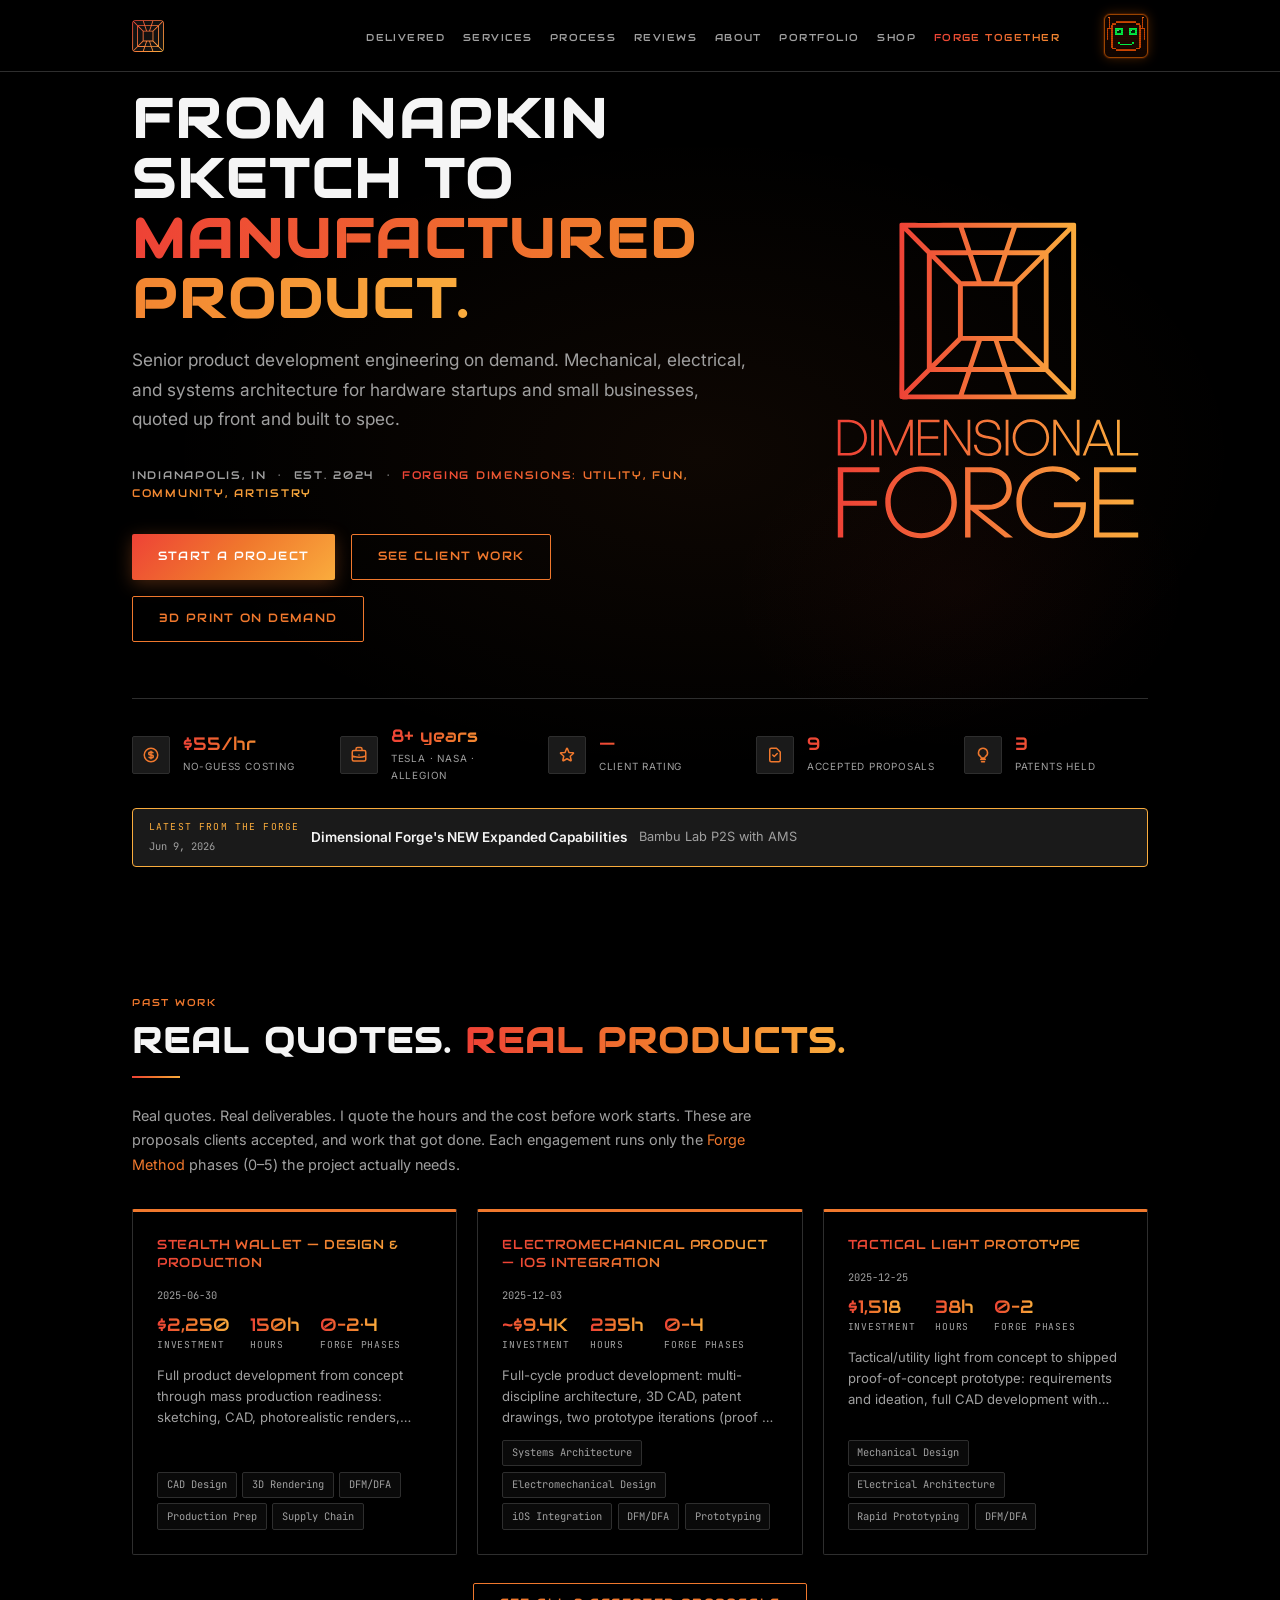
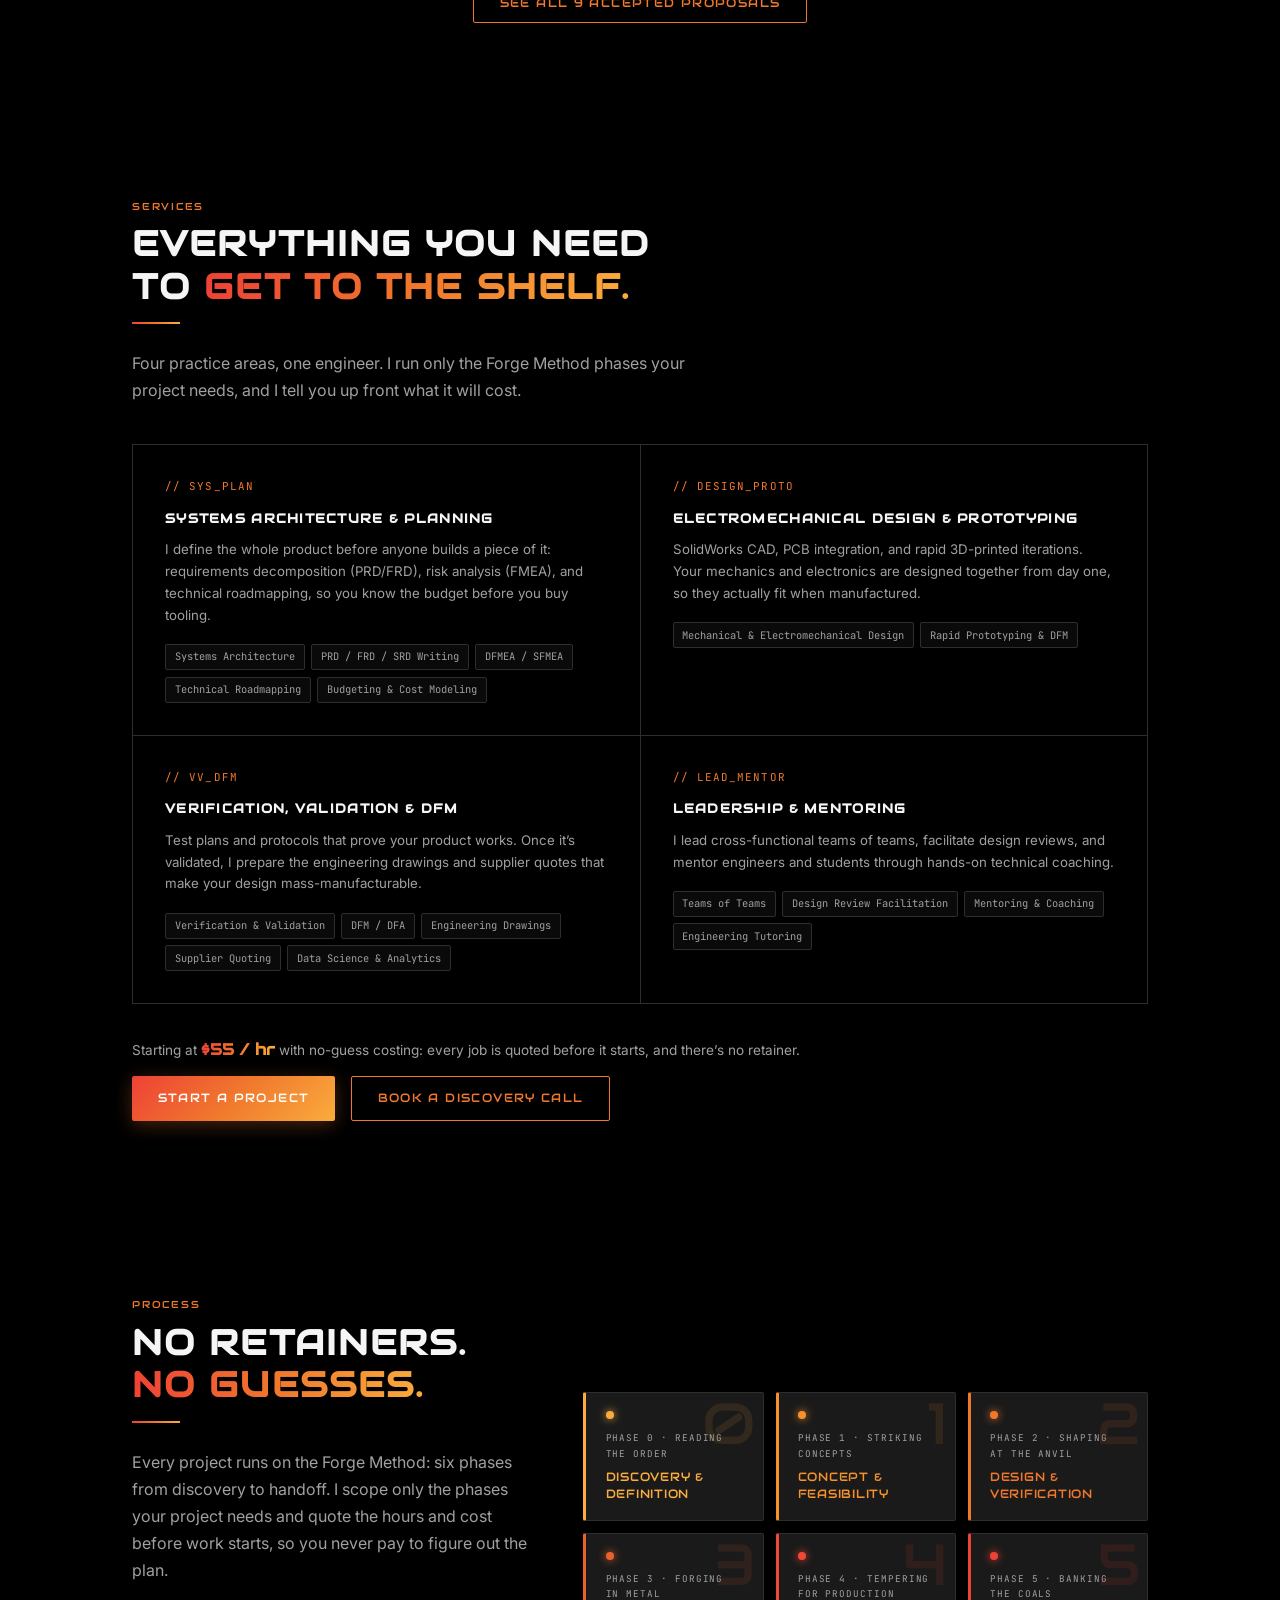
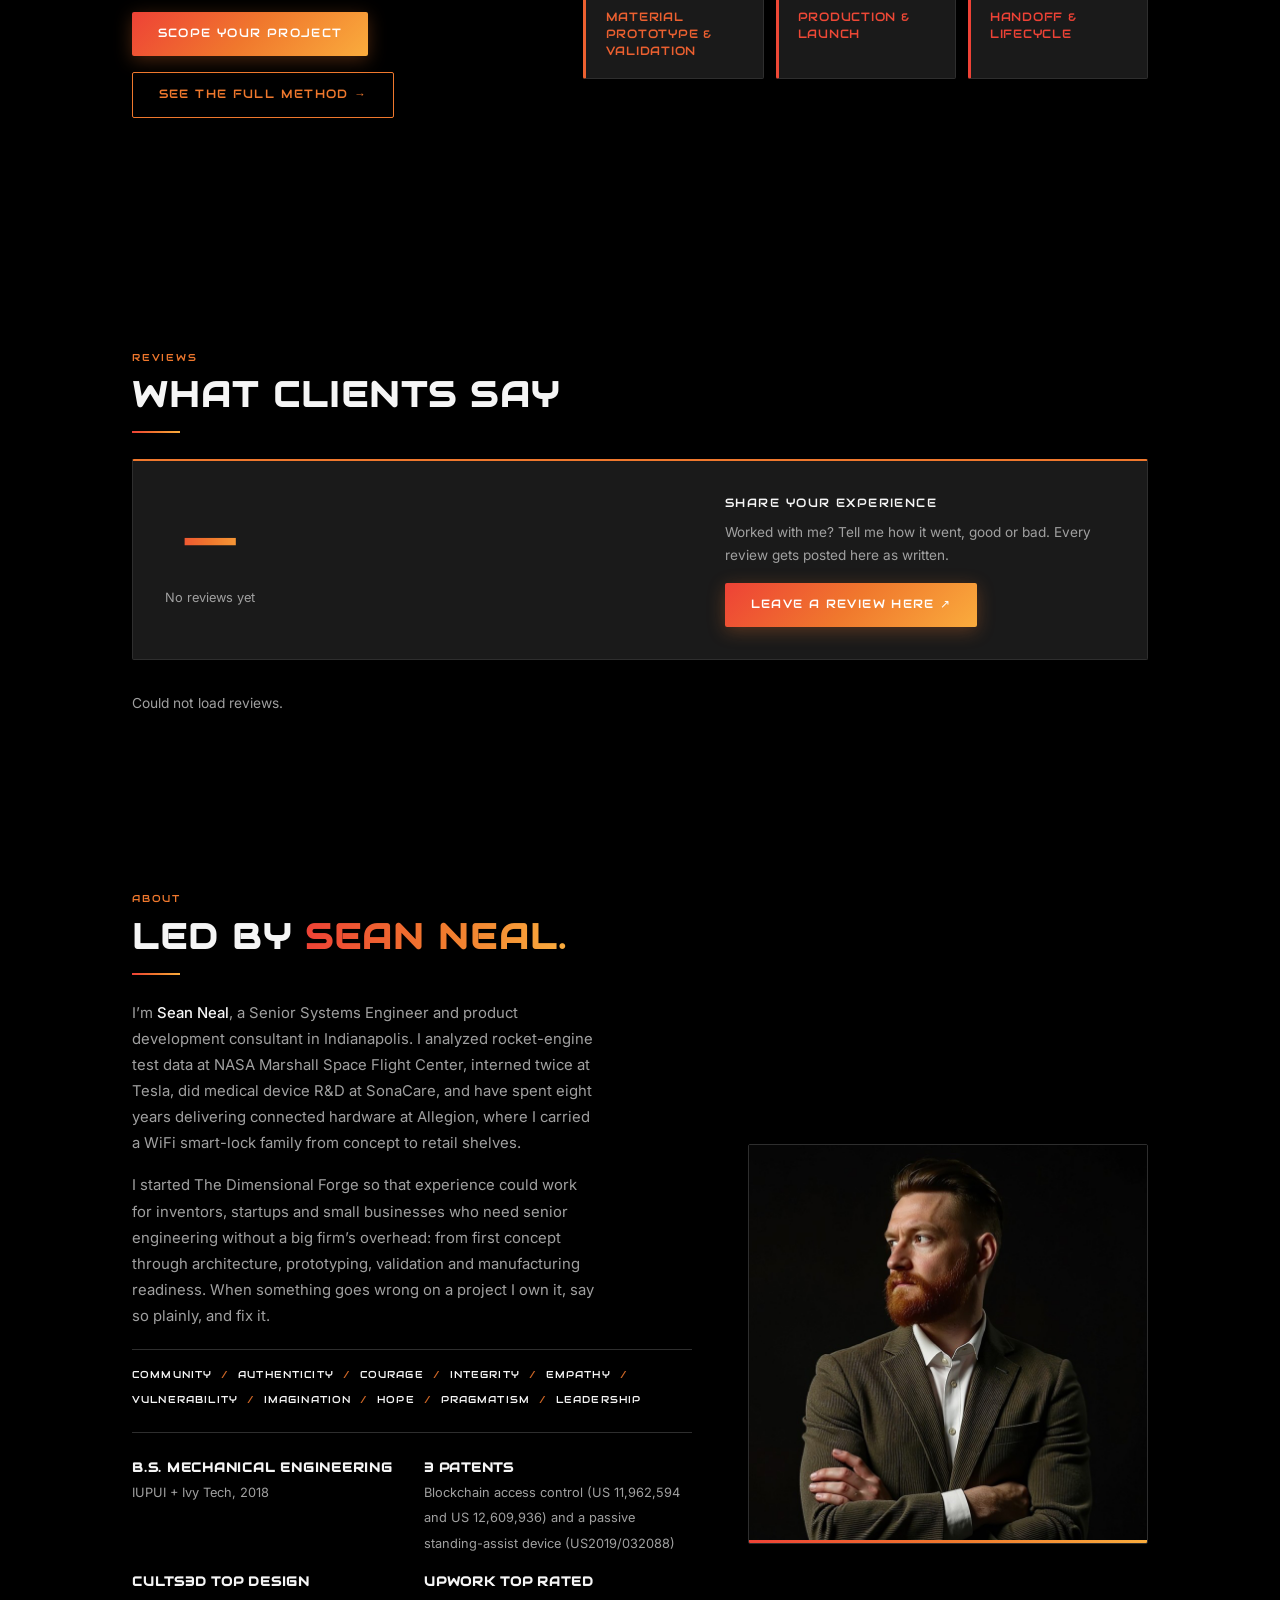
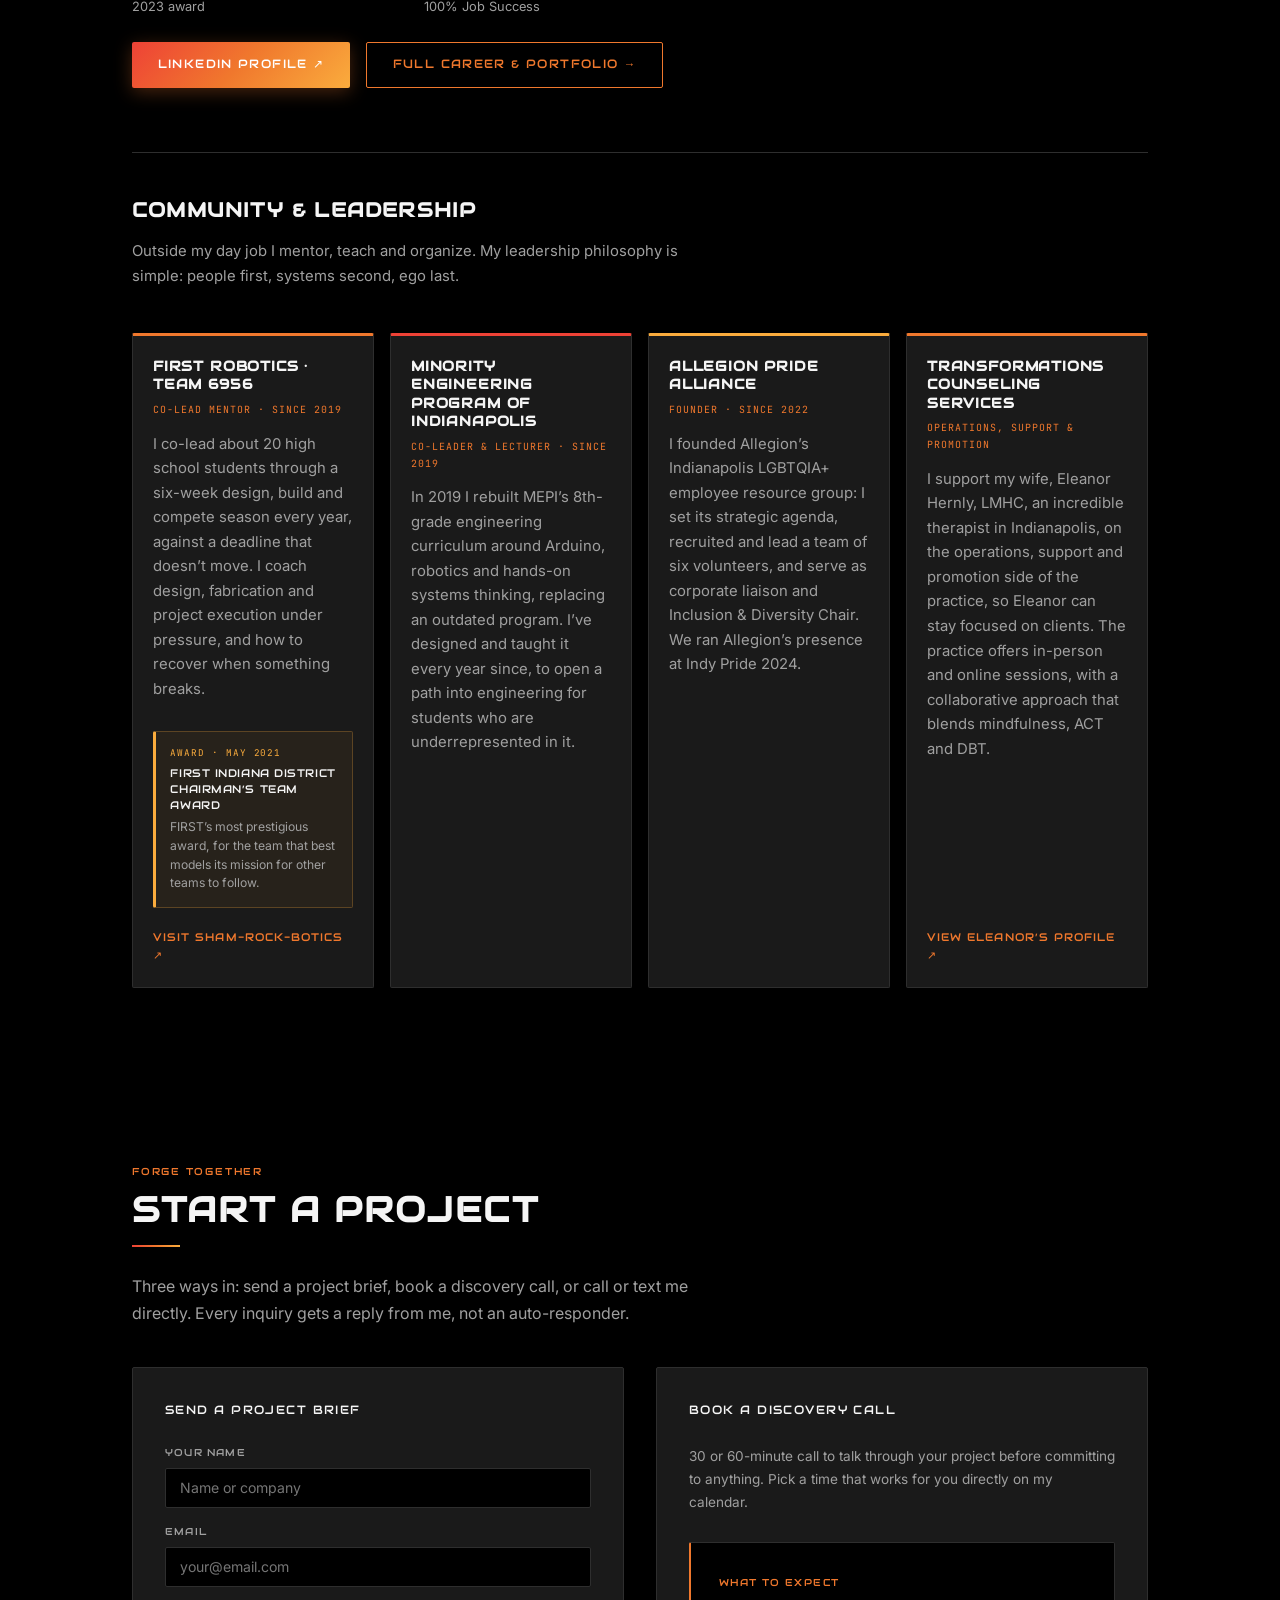
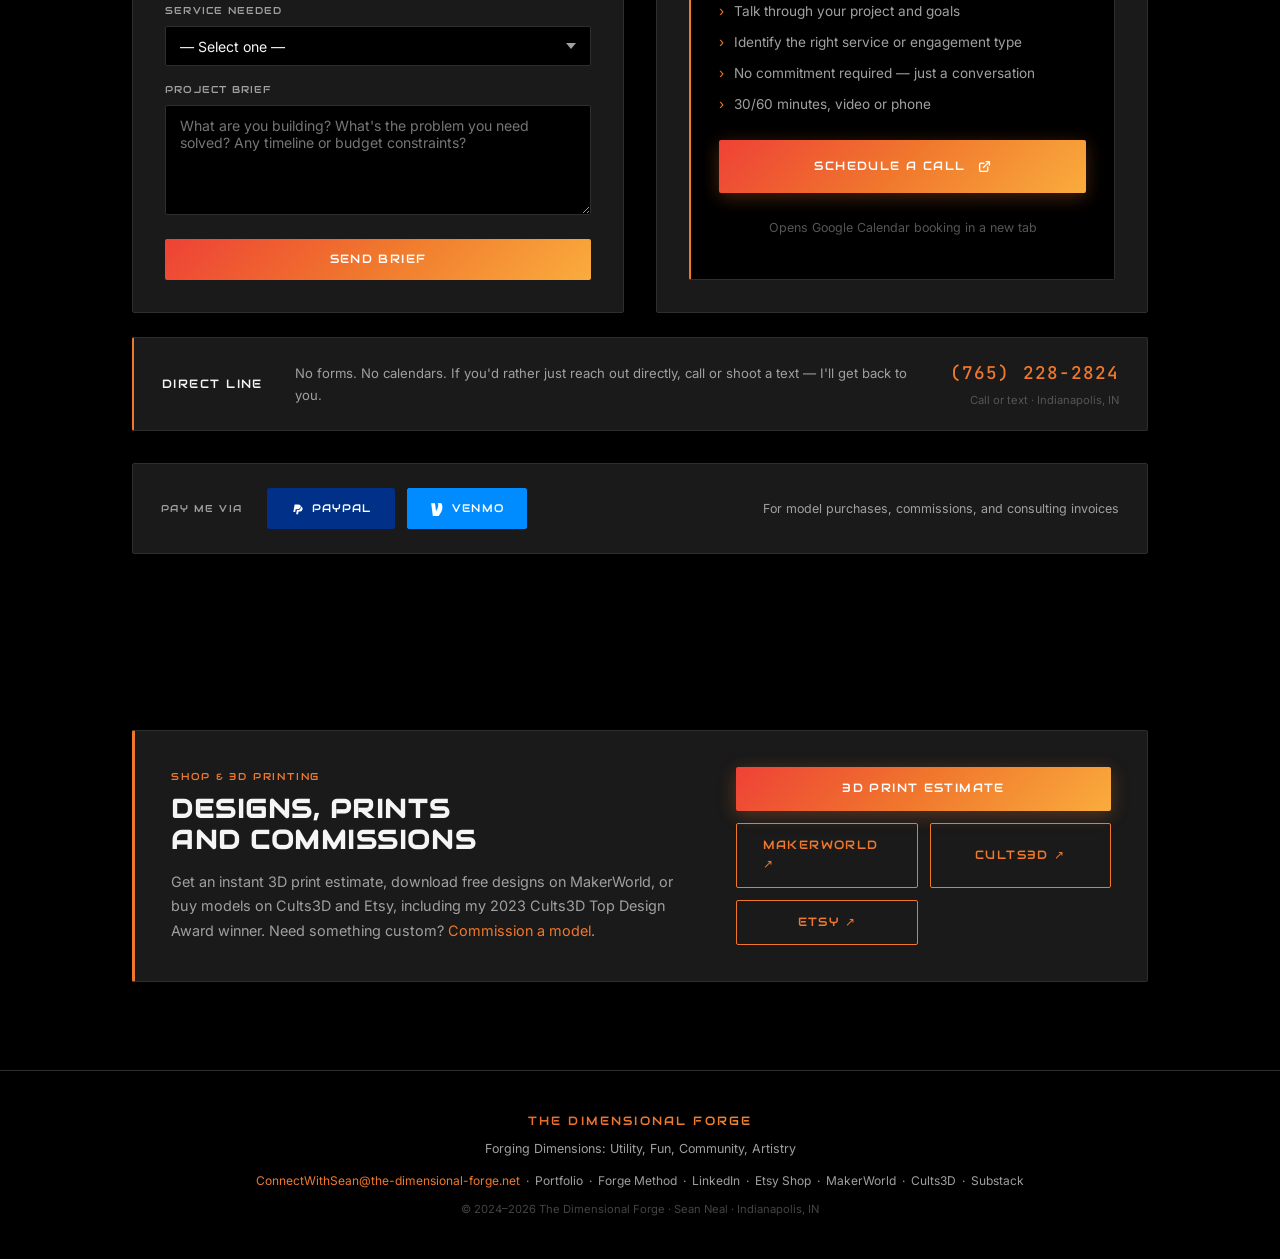
==== commit e57407ee: "Add third patent and update blockchain patent details - Add US 12,609,936 (Blockchain for Access Con" ====
--- a/index.html
+++ b/index.html
@@ -239,7 +239,7 @@
         <div class="trust-item">
           <span class="trust-ic" aria-hidden="true"><svg viewBox="0 0 24 24" fill="none" stroke="currentColor" stroke-width="2" stroke-linecap="round" stroke-linejoin="round"><path d="M9 18h6M10 21h4M12 3a6 6 0 00-3.5 10.9c.6.45 1 1.15 1 1.9V16h5v-.2c0-.75.4-1.45 1-1.9A6 6 0 0012 3z"/></svg></span>
           <div>
-            <div class="stat-num">2</div>
+            <div class="stat-num">3</div>
             <div class="stat-lbl">Patents held</div>
           </div>
         </div>
@@ -576,7 +576,7 @@
           </ul>
           <div class="smith-facts">
             <div class="smith-fact"><b>B.S. Mechanical Engineering</b><span>IUPUI + Ivy Tech, 2018</span></div>
-            <div class="smith-fact"><b>2 patents</b><span>Blockchain access control (US 11,962,594) and a passive standing-assist device (US2019/032088)</span></div>
+            <div class="smith-fact"><b>3 patents</b><span>Blockchain access control (US 11,962,594 and US 12,609,936) and a passive standing-assist device (US2019/032088)</span></div>
             <div class="smith-fact"><b>Cults3D Top Design</b><span>2023 award</span></div>
             <div class="smith-fact"><b>Upwork Top Rated</b><span>100% Job Success</span></div>
           </div>
--- a/styles.css
+++ b/styles.css
@@ -1452,7 +1452,8 @@
 .pf-mini-client:hover, .pf-mini-client:focus-visible { border-color: var(--df-orange); transform: translateY(-2px); outline: none; }
 
 /* Patents */
-.pf-patents { display: grid; grid-template-columns: repeat(2, minmax(0, 1fr)); gap: 1.25rem; }
+.pf-patents { display: grid; grid-template-columns: repeat(3, minmax(0, 1fr)); gap: 1.25rem; }
+@media (max-width: 1099px) { .pf-patents { grid-template-columns: repeat(2, minmax(0, 1fr)); } }
 .pf-patent { background: var(--df-steel); border: 1px solid var(--df-brush); border-top: 3px solid var(--pt); border-radius: 2px; padding: 2rem; }
 .pf-patent-num { display: block; font-family: 'JetBrains Mono', monospace; font-size: 0.68rem; letter-spacing: 0.1em; text-transform: uppercase; color: var(--pt); margin-bottom: 0.7rem; }
 .pf-patent .pf-title { margin-bottom: 1.25rem; }
@@ -1515,3 +1516,4 @@
   .cad-view .mv-stage { aspect-ratio: 4 / 3; }
 }
 .pf-link-btn { appearance: none; background: none; border: 0; padding: 0; cursor: pointer; display: inline-block; }
+.pf-title-sub { display: block; margin-top: 0.35rem; font-family: 'JetBrains Mono', monospace; font-size: 0.7rem; letter-spacing: 0.08em; color: var(--df-orange); }
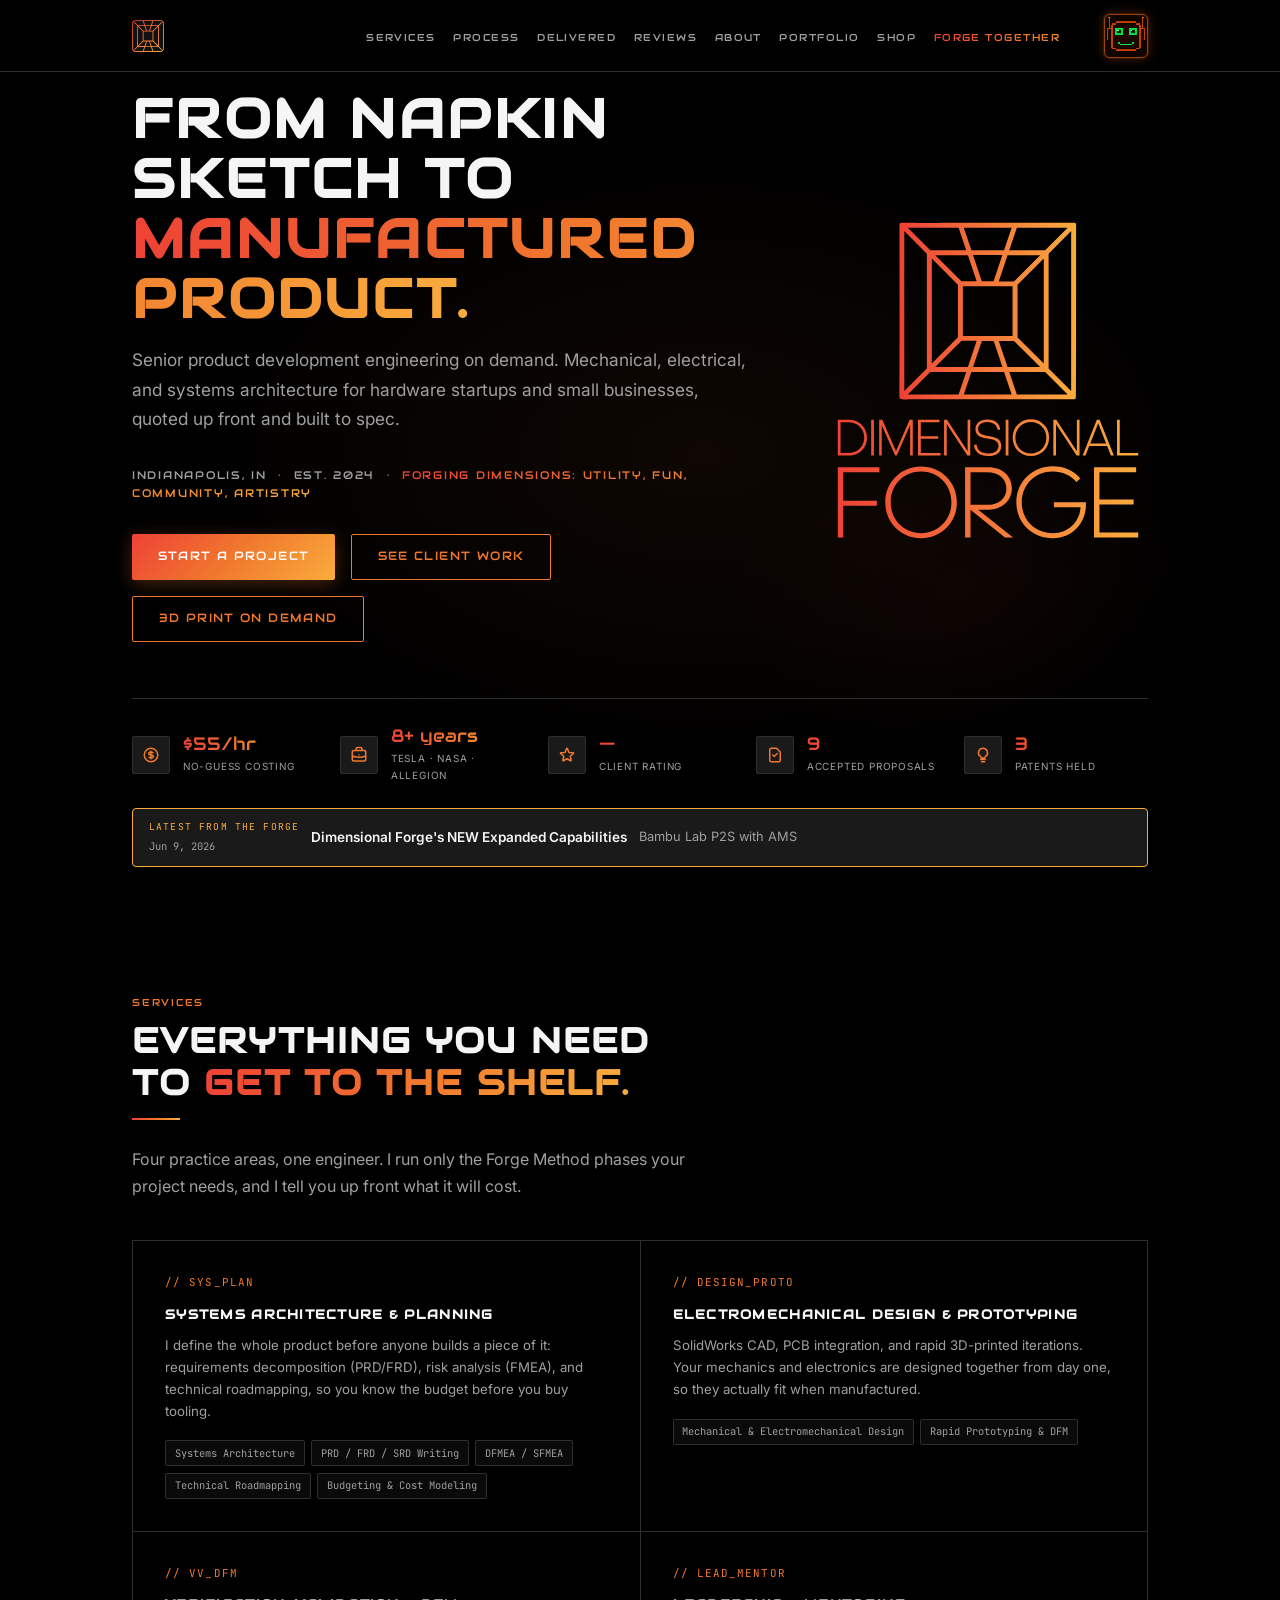
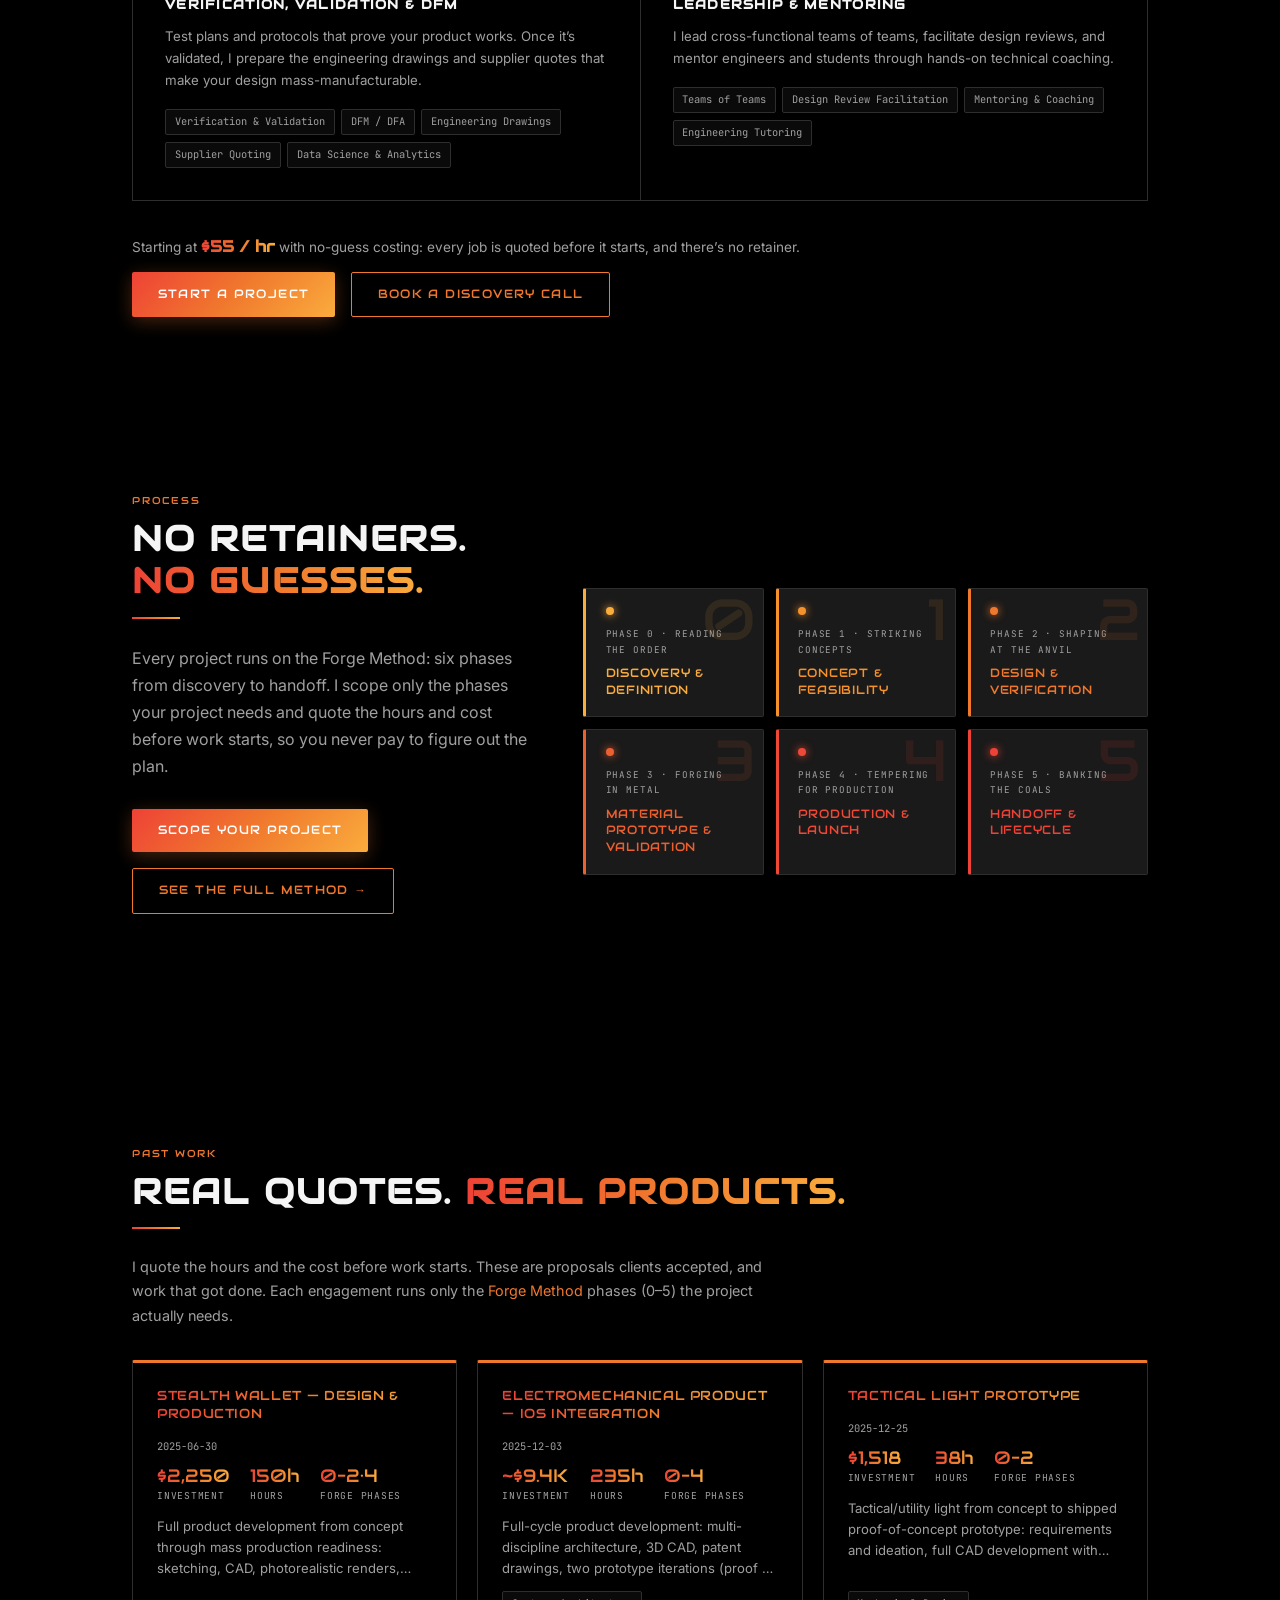
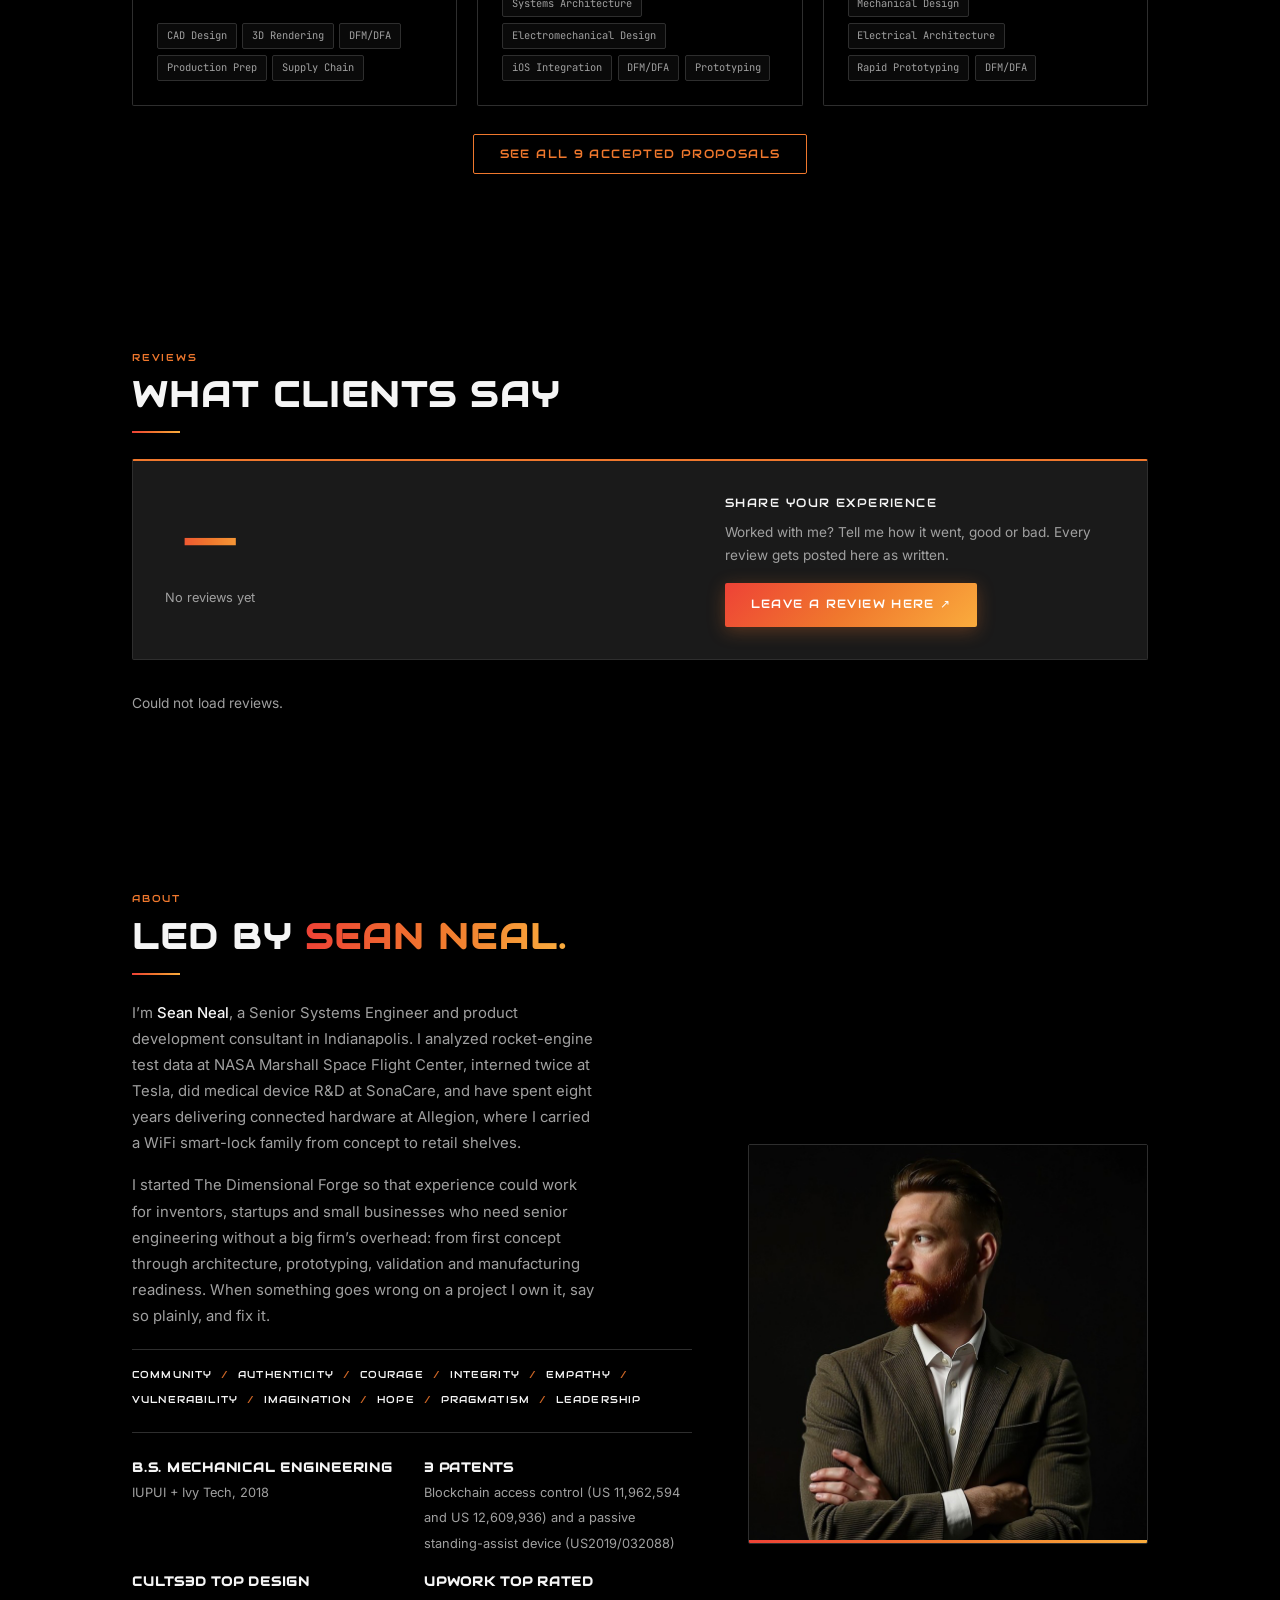
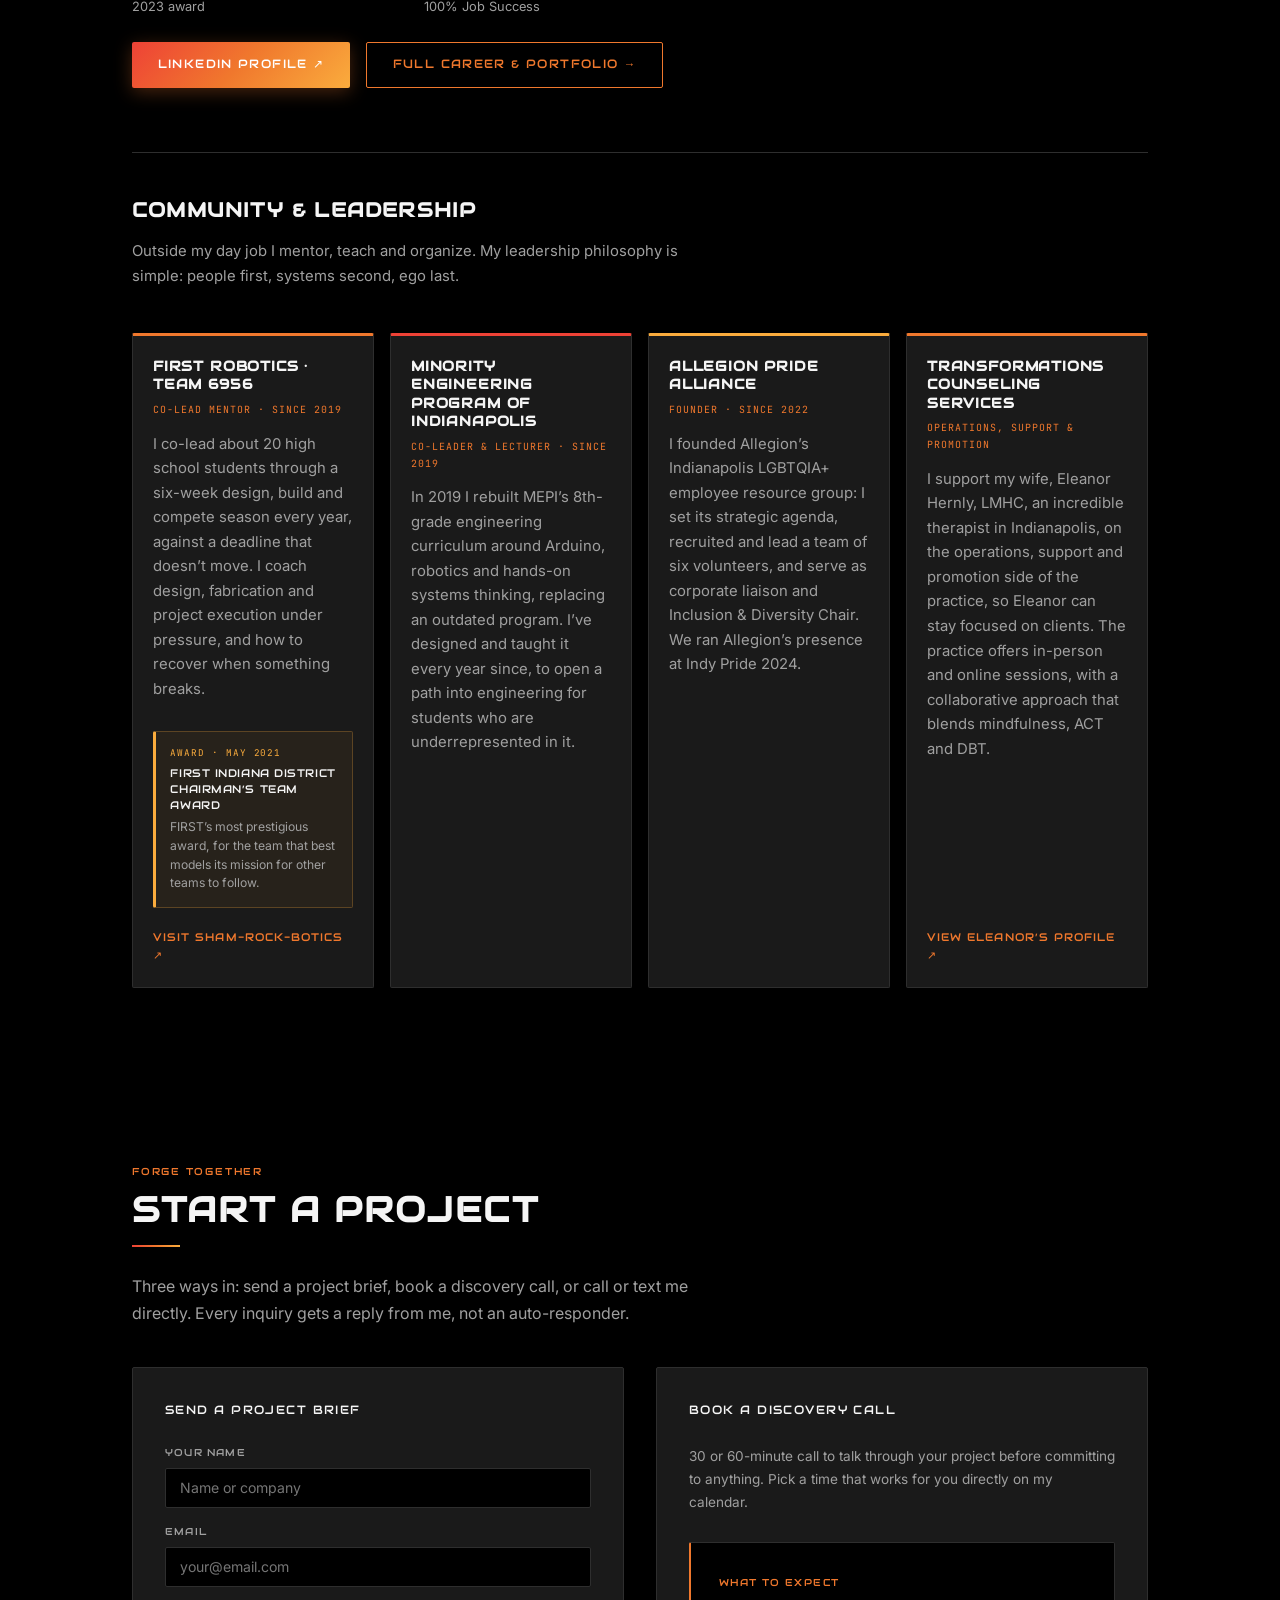
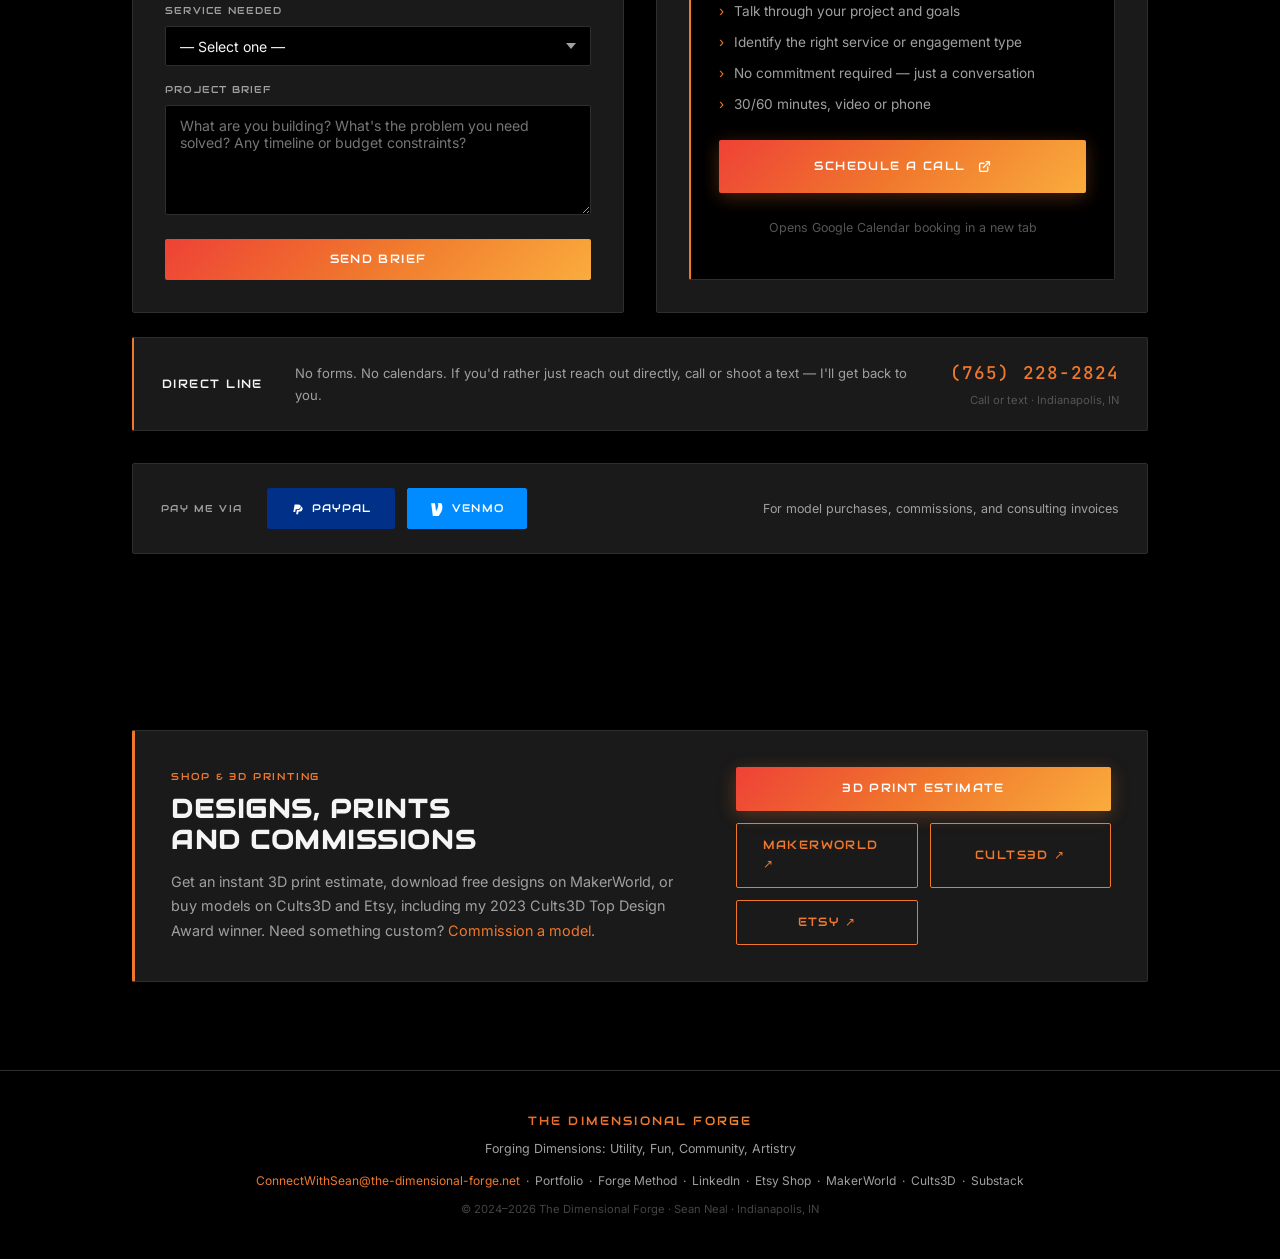
==== commit 46b6d973: "Reorder homepage: Services and Process before Past Work - Section order: Hero, Services, Process, Pa" ====
--- a/index.html
+++ b/index.html
@@ -59,9 +59,9 @@
         <span class="nav-wordmark" aria-hidden="true"><span class="nw-text">The Dimensional Forge</span></span>
       </a>
       <ul class="nav-links">
-        <li><a href="#delivered">Delivered</a></li>
         <li><a href="#services">Services</a></li>
         <li><a href="#process">Process</a></li>
+        <li><a href="#delivered">Delivered</a></li>
         <li><a href="#reviews">Reviews</a></li>
         <li><a href="#about">About</a></li>
         <li><a href="portfolio.html">Portfolio</a></li>
@@ -256,203 +256,6 @@
     </div>
   </section>
 
-  <!-- ── DELIVERED ───────────────────────────────────────────────────── -->
-  <section id="delivered" class="section section-dark">
-    <div class="container">
-      <span class="label">Past Work</span>
-      <h2 class="section-title">Real quotes. <em class="grad">Real products.</em></h2>
-      <hr class="rule" />
-      <p style="color:var(--df-muted);font-size:0.9rem;max-width:640px;margin-bottom:2rem;line-height:1.7;">
-        Real quotes. Real deliverables. I quote the hours and the cost before work starts. These are proposals clients accepted, and work that got done.
-        Each engagement runs only the <a href="The_Dimensional_Forge_Method.html" style="color:var(--df-orange);text-decoration:none;">Forge Method</a> phases (0–5) the project actually needs.
-      </p>
-      <div class="proposals-grid">
-        <!-- Stealth Wallet -->
-        <div class="proposal-card" data-proposal="stealth-wallet" tabindex="0" role="button">
-          <div class="proposal-title">Stealth Wallet — Design &amp; Production</div>
-          <span class="proposal-date">2025-06-30</span>
-          <div class="proposal-stats">
-            <div class="pstat"><span class="pstat-val">$2,250</span><span class="pstat-lbl">Investment</span></div>
-            <div class="pstat"><span class="pstat-val">150h</span><span class="pstat-lbl">Hours</span></div>
-            <div class="pstat"><span class="pstat-val">0–2·4</span><span class="pstat-lbl">Forge Phases</span></div>
-          </div>
-          <p class="proposal-desc">Full product development from concept through mass production readiness: sketching, CAD, photorealistic renders, proof-of-concept prototyping, DFM/DFA, supplier quoting, tooling, pilot run, and launch prep.</p>
-          <div class="proposal-tags">
-            <span class="wtag">CAD Design</span>
-            <span class="wtag">3D Rendering</span>
-            <span class="wtag">DFM/DFA</span>
-            <span class="wtag">Production Prep</span>
-            <span class="wtag">Supply Chain</span>
-          </div>
-        </div>
-
-        <!-- K9 — Electromechanical Product with iOS Integration -->
-        <div class="proposal-card" data-proposal="k9" tabindex="0" role="button">
-          <div class="proposal-title">Electromechanical Product — iOS Integration</div>
-          <span class="proposal-date">2025-12-03</span>
-          <div class="proposal-stats">
-            <div class="pstat"><span class="pstat-val">~$9.4K</span><span class="pstat-lbl">Investment</span></div>
-            <div class="pstat"><span class="pstat-val">235h</span><span class="pstat-lbl">Hours</span></div>
-            <div class="pstat"><span class="pstat-val">0–4</span><span class="pstat-lbl">Forge Phases</span></div>
-          </div>
-          <p class="proposal-desc">Full-cycle product development: multi-discipline architecture, 3D CAD, patent drawings, two prototype iterations (proof of concept, then a refined build with printed enclosure), iOS app MVP with hardware integration, and full production prep.</p>
-          <div class="proposal-tags">
-            <span class="wtag">Systems Architecture</span>
-            <span class="wtag">Electromechanical Design</span>
-            <span class="wtag">iOS Integration</span>
-            <span class="wtag">DFM/DFA</span>
-            <span class="wtag">Prototyping</span>
-          </div>
-        </div>
-
-        <!-- Blast Light — Tactical Light Prototype -->
-        <div class="proposal-card" data-proposal="blast-light" tabindex="0" role="button">
-          <div class="proposal-title">Tactical Light Prototype</div>
-          <span class="proposal-date">2025-12-25</span>
-          <div class="proposal-stats">
-            <div class="pstat"><span class="pstat-val">$1,518</span><span class="pstat-lbl">Investment</span></div>
-            <div class="pstat"><span class="pstat-val">38h</span><span class="pstat-lbl">Hours</span></div>
-            <div class="pstat"><span class="pstat-val">0–2</span><span class="pstat-lbl">Forge Phases</span></div>
-          </div>
-          <p class="proposal-desc">Tactical/utility light from concept to shipped proof-of-concept prototype: requirements and ideation, full CAD development with mechanical and electrical architecture, physical build, testing, and delivery.</p>
-          <div class="proposal-tags">
-            <span class="wtag">Mechanical Design</span>
-            <span class="wtag">Electrical Architecture</span>
-            <span class="wtag">Rapid Prototyping</span>
-            <span class="wtag">DFM/DFA</span>
-          </div>
-        </div>
-
-        <!-- Medical Device Reverse Engineering -->
-        <div class="proposal-card is-extra" data-proposal="reverse-engineering" tabindex="0" role="button">
-          <div class="proposal-title">Medical Device Reverse Engineering</div>
-          <span class="proposal-date">2026-09-26</span>
-          <div class="proposal-stats">
-            <div class="pstat"><span class="pstat-val">$400</span><span class="pstat-lbl">Investment</span></div>
-            <div class="pstat"><span class="pstat-val">8h</span><span class="pstat-lbl">Hours</span></div>
-            <div class="pstat"><span class="pstat-val">0·2·5</span><span class="pstat-lbl">Forge Phases</span></div>
-          </div>
-          <p class="proposal-desc">Teardown and reverse engineering of a client-supplied medical device: methodical disassembly with measured photo documentation, parametric SolidWorks models of the key parts, and a handoff package of native CAD, STEP files, and basic dimensioned drawings.</p>
-          <div class="proposal-tags">
-            <span class="wtag">Reverse Engineering</span>
-            <span class="wtag">CAD</span>
-            <span class="wtag">Technical Documentation</span>
-            <span class="wtag">Engineering Drawings</span>
-          </div>
-        </div>
-
-        <!-- Cove Design Consultation -->
-        <div class="proposal-card is-extra" data-proposal="cove-design" tabindex="0" role="button">
-          <div class="proposal-title">Product Consultation</div>
-          <span class="proposal-date">2025-07-11</span>
-          <div class="proposal-stats">
-            <div class="pstat">
-              <span class="pstat-val">$220</span>
-              <span class="pstat-lbl">Investment</span>
-            </div>
-            <div class="pstat">
-              <span class="pstat-val">4h</span>
-              <span class="pstat-lbl">Hours</span>
-            </div>
-            <div class="pstat">
-              <span class="pstat-val">0</span>
-              <span class="pstat-lbl">Forge Phase</span>
-            </div>
-          </div>
-          <p class="proposal-desc">Single live consulting session covering product goals, manufacturing approach, and a prioritized roadmap. Delivered a structured session plan, recorded call, and written summary with next steps.</p>
-          <div class="proposal-tags">
-            <span class="wtag">Product Consulting</span>
-            <span class="wtag">Manufacturing Strategy</span>
-            <span class="wtag">Roadmapping</span>
-          </div>
-        </div>
-
-        <!-- Automated Machine MVP -->
-        <div class="proposal-card is-extra" data-proposal="shirt-folding" tabindex="0" role="button">
-          <div class="proposal-title">Automated Machine MVP</div>
-          <span class="proposal-date">2026-05-20</span>
-          <div class="proposal-stats">
-            <div class="pstat">
-              <span class="pstat-val">$2,255</span>
-              <span class="pstat-lbl">Investment</span>
-            </div>
-            <div class="pstat">
-              <span class="pstat-val">41h</span>
-              <span class="pstat-lbl">Hours</span>
-            </div>
-            <div class="pstat">
-              <span class="pstat-val">0 &amp; 2</span>
-              <span class="pstat-lbl">Forge Phases</span>
-            </div>
-          </div>
-          <p class="proposal-desc">Functional MVP based on a reference CAD design — actuated panels, sequenced motion, and button-based controls. Design review, CAD adaptation, full 3D printed build, and structured mechanism verification testing.</p>
-          <div class="proposal-tags">
-            <span class="wtag">Mechanical Design</span>
-            <span class="wtag">Rapid Prototyping</span>
-            <span class="wtag">3D Printing</span>
-            <span class="wtag">Electromechanical</span>
-            <span class="wtag">V&amp;V</span>
-          </div>
-        </div>
-
-        <!-- GlassBoard — Mechanical Drawing Update -->
-        <div class="proposal-card is-extra" data-proposal="glassboard" tabindex="0" role="button">
-          <div class="proposal-title">Mechanical Drawing Update</div>
-          <span class="proposal-date">2026-03-01</span>
-          <div class="proposal-stats">
-            <div class="pstat"><span class="pstat-val">~$240</span><span class="pstat-lbl">Investment</span></div>
-            <div class="pstat"><span class="pstat-val">6h</span><span class="pstat-lbl">Hours</span></div>
-            <div class="pstat"><span class="pstat-val">0·2·5</span><span class="pstat-lbl">Forge Phases</span></div>
-          </div>
-          <p class="proposal-desc">Standardized title block and branding update across 40 mechanical drawings — logo swap, drawing number updates, and formatting changes delivered as a clean organized package.</p>
-          <div class="proposal-tags">
-            <span class="wtag">Technical Documentation</span>
-            <span class="wtag">Engineering Drawings</span>
-            <span class="wtag">CAD</span>
-          </div>
-        </div>
-
-        <!-- Gus's Battle Bot Tutoring -->
-        <div class="proposal-card is-extra" data-proposal="gus-battle-bot" tabindex="0" role="button">
-          <div class="proposal-title">Battle Bot Engineering Tutoring</div>
-          <span class="proposal-date">2026-04-19</span>
-          <div class="proposal-stats">
-            <div class="pstat"><span class="pstat-val">~$700</span><span class="pstat-lbl">Investment</span></div>
-            <div class="pstat"><span class="pstat-val">17.5h</span><span class="pstat-lbl">Hours</span></div>
-            <div class="pstat"><span class="pstat-val">4</span><span class="pstat-lbl">Sessions</span></div>
-          </div>
-          <p class="proposal-desc">Hands-on engineering tutoring for a 10-year-old: two parallel projects — build a new battle bot from a kit and diagnose/repair a broken one. Gus leads all hands-on work; I guide with questions only.</p>
-          <div class="proposal-tags">
-            <span class="wtag">Engineering Tutoring</span>
-            <span class="wtag">Mentorship</span>
-            <span class="wtag">Hands-On STEM</span>
-          </div>
-        </div>
-
-        <!-- Pokestop LED Sign -->
-        <div class="proposal-card is-extra" data-proposal="pokestop" tabindex="0" role="button">
-          <div class="proposal-title">Custom Pokéstop LED Sign</div>
-          <span class="proposal-date">2026-04-27</span>
-          <div class="proposal-stats">
-            <div class="pstat"><span class="pstat-val">~$230</span><span class="pstat-lbl">Investment</span></div>
-            <div class="pstat"><span class="pstat-val">5.75h</span><span class="pstat-lbl">Hours</span></div>
-            <div class="pstat"><span class="pstat-val">0·3·5</span><span class="pstat-lbl">Forge Phases</span></div>
-          </div>
-          <p class="proposal-desc">Custom illuminated Pokéstop-style sign: acrylic sheet cut to silhouette, LED neon flex front face, spinnable pole mount, full QC testing with 8+ hour runtime validation.</p>
-          <div class="proposal-tags">
-            <span class="wtag">Custom Fabrication</span>
-            <span class="wtag">LED Electronics</span>
-            <span class="wtag">Acrylic Work</span>
-          </div>
-        </div>
-
-      </div>
-      <div class="proposals-more">
-        <button type="button" class="btn btn-ghost" id="proposals-toggle" aria-expanded="false">See all 9 accepted proposals</button>
-      </div>
-    </div>
-  </section>
-
   <!-- ── SERVICES ───────────────────────────────────────────────────── -->
   <section id="services" class="section">
     <div class="container">
@@ -514,6 +317,203 @@
           <div class="phase" style="--pc:#EC6030;"><span class="phase-wm" aria-hidden="true">3</span><span class="phase-dot" aria-hidden="true"></span><span class="phase-n">Phase 3 · Forging in Metal</span><span class="phase-t">Material Prototype &amp; Validation</span></div>
           <div class="phase" style="--pc:#EE4836;"><span class="phase-wm" aria-hidden="true">4</span><span class="phase-dot" aria-hidden="true"></span><span class="phase-n">Phase 4 · Tempering for Production</span><span class="phase-t">Production &amp; Launch</span></div>
           <div class="phase" style="--pc:#EE4236;"><span class="phase-wm" aria-hidden="true">5</span><span class="phase-dot" aria-hidden="true"></span><span class="phase-n">Phase 5 · Banking the Coals</span><span class="phase-t">Handoff &amp; Lifecycle</span></div>
+      </div>
+    </div>
+  </section>
+
+  <!-- ── DELIVERED ───────────────────────────────────────────────────── -->
+  <section id="delivered" class="section section-dark">
+    <div class="container">
+      <span class="label">Past Work</span>
+      <h2 class="section-title">Real quotes. <em class="grad">Real products.</em></h2>
+      <hr class="rule" />
+      <p style="color:var(--df-muted);font-size:0.9rem;max-width:640px;margin-bottom:2rem;line-height:1.7;">
+        I quote the hours and the cost before work starts. These are proposals clients accepted, and work that got done.
+        Each engagement runs only the <a href="The_Dimensional_Forge_Method.html" style="color:var(--df-orange);text-decoration:none;">Forge Method</a> phases (0–5) the project actually needs.
+      </p>
+      <div class="proposals-grid">
+        <!-- Stealth Wallet -->
+        <div class="proposal-card" data-proposal="stealth-wallet" tabindex="0" role="button">
+          <div class="proposal-title">Stealth Wallet — Design &amp; Production</div>
+          <span class="proposal-date">2025-06-30</span>
+          <div class="proposal-stats">
+            <div class="pstat"><span class="pstat-val">$2,250</span><span class="pstat-lbl">Investment</span></div>
+            <div class="pstat"><span class="pstat-val">150h</span><span class="pstat-lbl">Hours</span></div>
+            <div class="pstat"><span class="pstat-val">0–2·4</span><span class="pstat-lbl">Forge Phases</span></div>
+          </div>
+          <p class="proposal-desc">Full product development from concept through mass production readiness: sketching, CAD, photorealistic renders, proof-of-concept prototyping, DFM/DFA, supplier quoting, tooling, pilot run, and launch prep.</p>
+          <div class="proposal-tags">
+            <span class="wtag">CAD Design</span>
+            <span class="wtag">3D Rendering</span>
+            <span class="wtag">DFM/DFA</span>
+            <span class="wtag">Production Prep</span>
+            <span class="wtag">Supply Chain</span>
+          </div>
+        </div>
+
+        <!-- K9 — Electromechanical Product with iOS Integration -->
+        <div class="proposal-card" data-proposal="k9" tabindex="0" role="button">
+          <div class="proposal-title">Electromechanical Product — iOS Integration</div>
+          <span class="proposal-date">2025-12-03</span>
+          <div class="proposal-stats">
+            <div class="pstat"><span class="pstat-val">~$9.4K</span><span class="pstat-lbl">Investment</span></div>
+            <div class="pstat"><span class="pstat-val">235h</span><span class="pstat-lbl">Hours</span></div>
+            <div class="pstat"><span class="pstat-val">0–4</span><span class="pstat-lbl">Forge Phases</span></div>
+          </div>
+          <p class="proposal-desc">Full-cycle product development: multi-discipline architecture, 3D CAD, patent drawings, two prototype iterations (proof of concept, then a refined build with printed enclosure), iOS app MVP with hardware integration, and full production prep.</p>
+          <div class="proposal-tags">
+            <span class="wtag">Systems Architecture</span>
+            <span class="wtag">Electromechanical Design</span>
+            <span class="wtag">iOS Integration</span>
+            <span class="wtag">DFM/DFA</span>
+            <span class="wtag">Prototyping</span>
+          </div>
+        </div>
+
+        <!-- Blast Light — Tactical Light Prototype -->
+        <div class="proposal-card" data-proposal="blast-light" tabindex="0" role="button">
+          <div class="proposal-title">Tactical Light Prototype</div>
+          <span class="proposal-date">2025-12-25</span>
+          <div class="proposal-stats">
+            <div class="pstat"><span class="pstat-val">$1,518</span><span class="pstat-lbl">Investment</span></div>
+            <div class="pstat"><span class="pstat-val">38h</span><span class="pstat-lbl">Hours</span></div>
+            <div class="pstat"><span class="pstat-val">0–2</span><span class="pstat-lbl">Forge Phases</span></div>
+          </div>
+          <p class="proposal-desc">Tactical/utility light from concept to shipped proof-of-concept prototype: requirements and ideation, full CAD development with mechanical and electrical architecture, physical build, testing, and delivery.</p>
+          <div class="proposal-tags">
+            <span class="wtag">Mechanical Design</span>
+            <span class="wtag">Electrical Architecture</span>
+            <span class="wtag">Rapid Prototyping</span>
+            <span class="wtag">DFM/DFA</span>
+          </div>
+        </div>
+
+        <!-- Medical Device Reverse Engineering -->
+        <div class="proposal-card is-extra" data-proposal="reverse-engineering" tabindex="0" role="button">
+          <div class="proposal-title">Medical Device Reverse Engineering</div>
+          <span class="proposal-date">2026-09-26</span>
+          <div class="proposal-stats">
+            <div class="pstat"><span class="pstat-val">$400</span><span class="pstat-lbl">Investment</span></div>
+            <div class="pstat"><span class="pstat-val">8h</span><span class="pstat-lbl">Hours</span></div>
+            <div class="pstat"><span class="pstat-val">0·2·5</span><span class="pstat-lbl">Forge Phases</span></div>
+          </div>
+          <p class="proposal-desc">Teardown and reverse engineering of a client-supplied medical device: methodical disassembly with measured photo documentation, parametric SolidWorks models of the key parts, and a handoff package of native CAD, STEP files, and basic dimensioned drawings.</p>
+          <div class="proposal-tags">
+            <span class="wtag">Reverse Engineering</span>
+            <span class="wtag">CAD</span>
+            <span class="wtag">Technical Documentation</span>
+            <span class="wtag">Engineering Drawings</span>
+          </div>
+        </div>
+
+        <!-- Cove Design Consultation -->
+        <div class="proposal-card is-extra" data-proposal="cove-design" tabindex="0" role="button">
+          <div class="proposal-title">Product Consultation</div>
+          <span class="proposal-date">2025-07-11</span>
+          <div class="proposal-stats">
+            <div class="pstat">
+              <span class="pstat-val">$220</span>
+              <span class="pstat-lbl">Investment</span>
+            </div>
+            <div class="pstat">
+              <span class="pstat-val">4h</span>
+              <span class="pstat-lbl">Hours</span>
+            </div>
+            <div class="pstat">
+              <span class="pstat-val">0</span>
+              <span class="pstat-lbl">Forge Phase</span>
+            </div>
+          </div>
+          <p class="proposal-desc">Single live consulting session covering product goals, manufacturing approach, and a prioritized roadmap. Delivered a structured session plan, recorded call, and written summary with next steps.</p>
+          <div class="proposal-tags">
+            <span class="wtag">Product Consulting</span>
+            <span class="wtag">Manufacturing Strategy</span>
+            <span class="wtag">Roadmapping</span>
+          </div>
+        </div>
+
+        <!-- Automated Machine MVP -->
+        <div class="proposal-card is-extra" data-proposal="shirt-folding" tabindex="0" role="button">
+          <div class="proposal-title">Automated Machine MVP</div>
+          <span class="proposal-date">2026-05-20</span>
+          <div class="proposal-stats">
+            <div class="pstat">
+              <span class="pstat-val">$2,255</span>
+              <span class="pstat-lbl">Investment</span>
+            </div>
+            <div class="pstat">
+              <span class="pstat-val">41h</span>
+              <span class="pstat-lbl">Hours</span>
+            </div>
+            <div class="pstat">
+              <span class="pstat-val">0 &amp; 2</span>
+              <span class="pstat-lbl">Forge Phases</span>
+            </div>
+          </div>
+          <p class="proposal-desc">Functional MVP based on a reference CAD design — actuated panels, sequenced motion, and button-based controls. Design review, CAD adaptation, full 3D printed build, and structured mechanism verification testing.</p>
+          <div class="proposal-tags">
+            <span class="wtag">Mechanical Design</span>
+            <span class="wtag">Rapid Prototyping</span>
+            <span class="wtag">3D Printing</span>
+            <span class="wtag">Electromechanical</span>
+            <span class="wtag">V&amp;V</span>
+          </div>
+        </div>
+
+        <!-- GlassBoard — Mechanical Drawing Update -->
+        <div class="proposal-card is-extra" data-proposal="glassboard" tabindex="0" role="button">
+          <div class="proposal-title">Mechanical Drawing Update</div>
+          <span class="proposal-date">2026-03-01</span>
+          <div class="proposal-stats">
+            <div class="pstat"><span class="pstat-val">~$240</span><span class="pstat-lbl">Investment</span></div>
+            <div class="pstat"><span class="pstat-val">6h</span><span class="pstat-lbl">Hours</span></div>
+            <div class="pstat"><span class="pstat-val">0·2·5</span><span class="pstat-lbl">Forge Phases</span></div>
+          </div>
+          <p class="proposal-desc">Standardized title block and branding update across 40 mechanical drawings — logo swap, drawing number updates, and formatting changes delivered as a clean organized package.</p>
+          <div class="proposal-tags">
+            <span class="wtag">Technical Documentation</span>
+            <span class="wtag">Engineering Drawings</span>
+            <span class="wtag">CAD</span>
+          </div>
+        </div>
+
+        <!-- Gus's Battle Bot Tutoring -->
+        <div class="proposal-card is-extra" data-proposal="gus-battle-bot" tabindex="0" role="button">
+          <div class="proposal-title">Battle Bot Engineering Tutoring</div>
+          <span class="proposal-date">2026-04-19</span>
+          <div class="proposal-stats">
+            <div class="pstat"><span class="pstat-val">~$700</span><span class="pstat-lbl">Investment</span></div>
+            <div class="pstat"><span class="pstat-val">17.5h</span><span class="pstat-lbl">Hours</span></div>
+            <div class="pstat"><span class="pstat-val">4</span><span class="pstat-lbl">Sessions</span></div>
+          </div>
+          <p class="proposal-desc">Hands-on engineering tutoring for a 10-year-old: two parallel projects — build a new battle bot from a kit and diagnose/repair a broken one. Gus leads all hands-on work; I guide with questions only.</p>
+          <div class="proposal-tags">
+            <span class="wtag">Engineering Tutoring</span>
+            <span class="wtag">Mentorship</span>
+            <span class="wtag">Hands-On STEM</span>
+          </div>
+        </div>
+
+        <!-- Pokestop LED Sign -->
+        <div class="proposal-card is-extra" data-proposal="pokestop" tabindex="0" role="button">
+          <div class="proposal-title">Custom Pokéstop LED Sign</div>
+          <span class="proposal-date">2026-04-27</span>
+          <div class="proposal-stats">
+            <div class="pstat"><span class="pstat-val">~$230</span><span class="pstat-lbl">Investment</span></div>
+            <div class="pstat"><span class="pstat-val">5.75h</span><span class="pstat-lbl">Hours</span></div>
+            <div class="pstat"><span class="pstat-val">0·3·5</span><span class="pstat-lbl">Forge Phases</span></div>
+          </div>
+          <p class="proposal-desc">Custom illuminated Pokéstop-style sign: acrylic sheet cut to silhouette, LED neon flex front face, spinnable pole mount, full QC testing with 8+ hour runtime validation.</p>
+          <div class="proposal-tags">
+            <span class="wtag">Custom Fabrication</span>
+            <span class="wtag">LED Electronics</span>
+            <span class="wtag">Acrylic Work</span>
+          </div>
+        </div>
+
+      </div>
+      <div class="proposals-more">
+        <button type="button" class="btn btn-ghost" id="proposals-toggle" aria-expanded="false">See all 9 accepted proposals</button>
       </div>
     </div>
   </section>
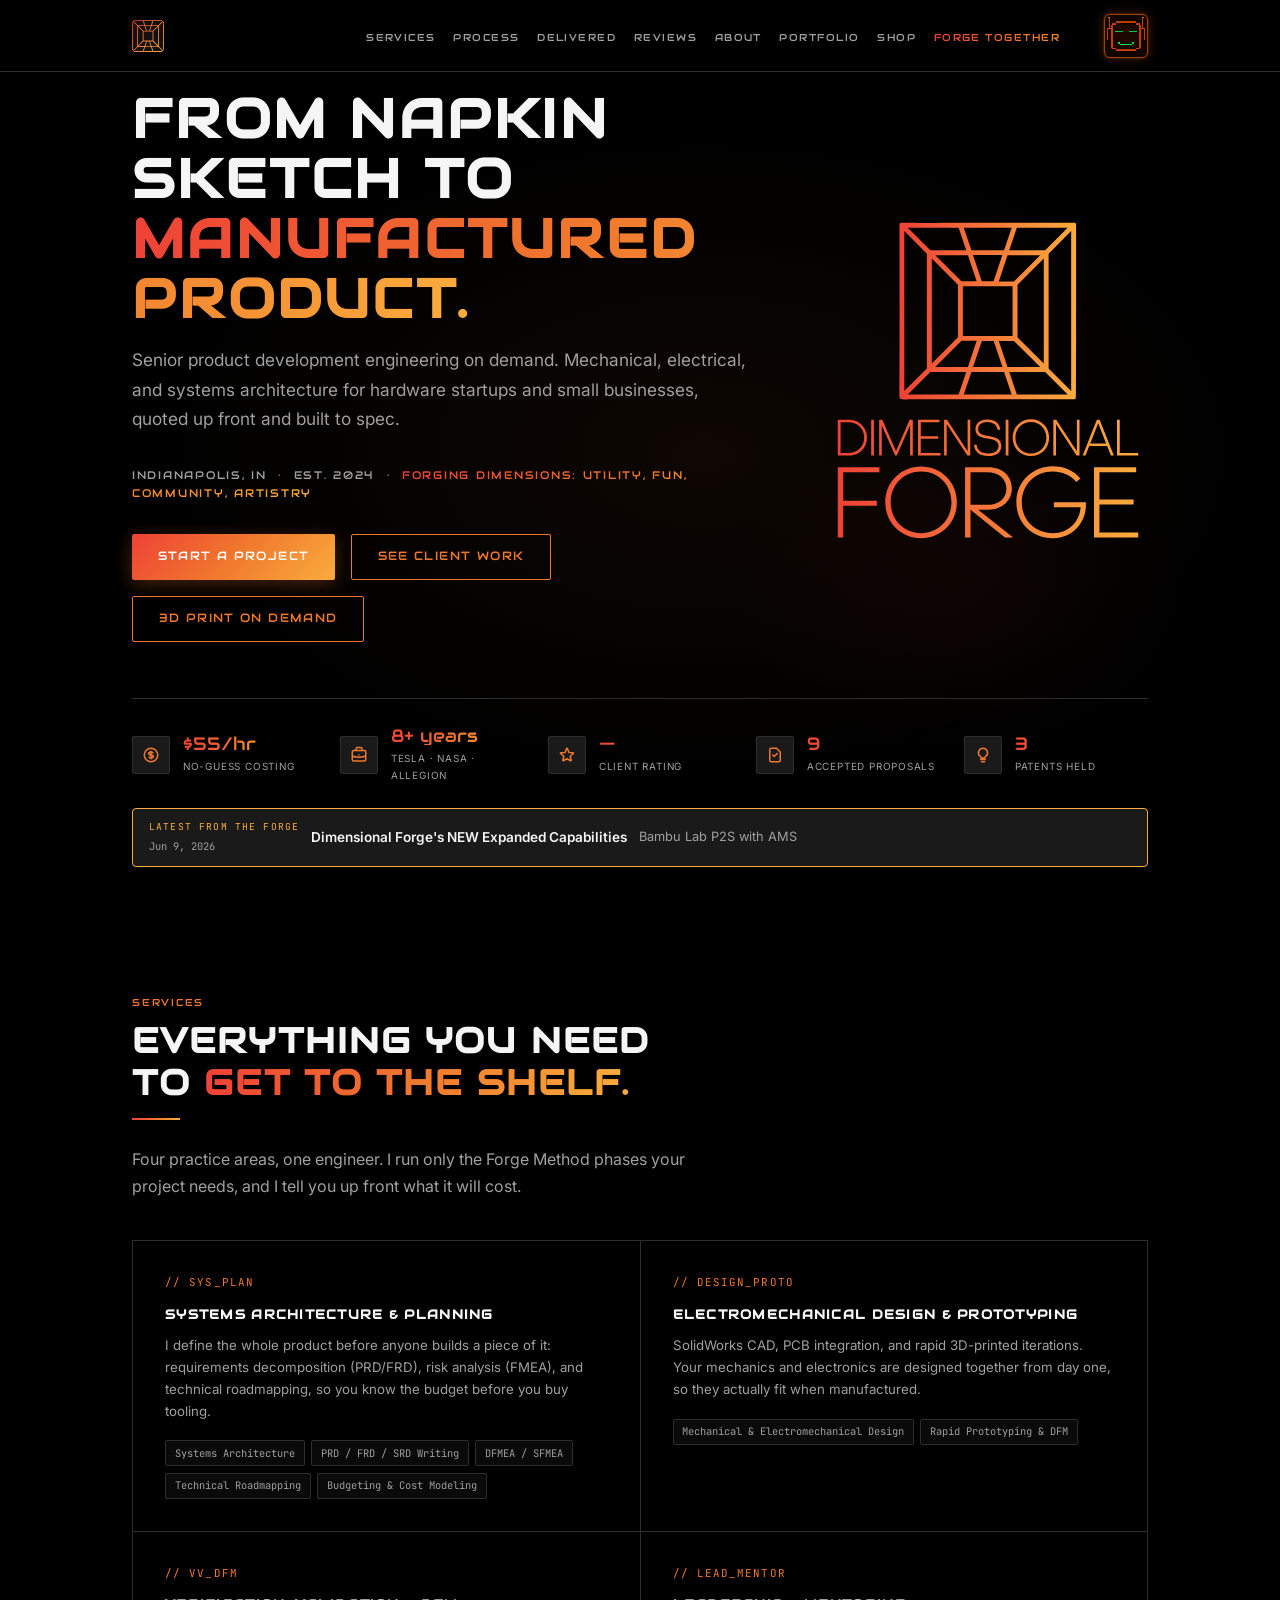
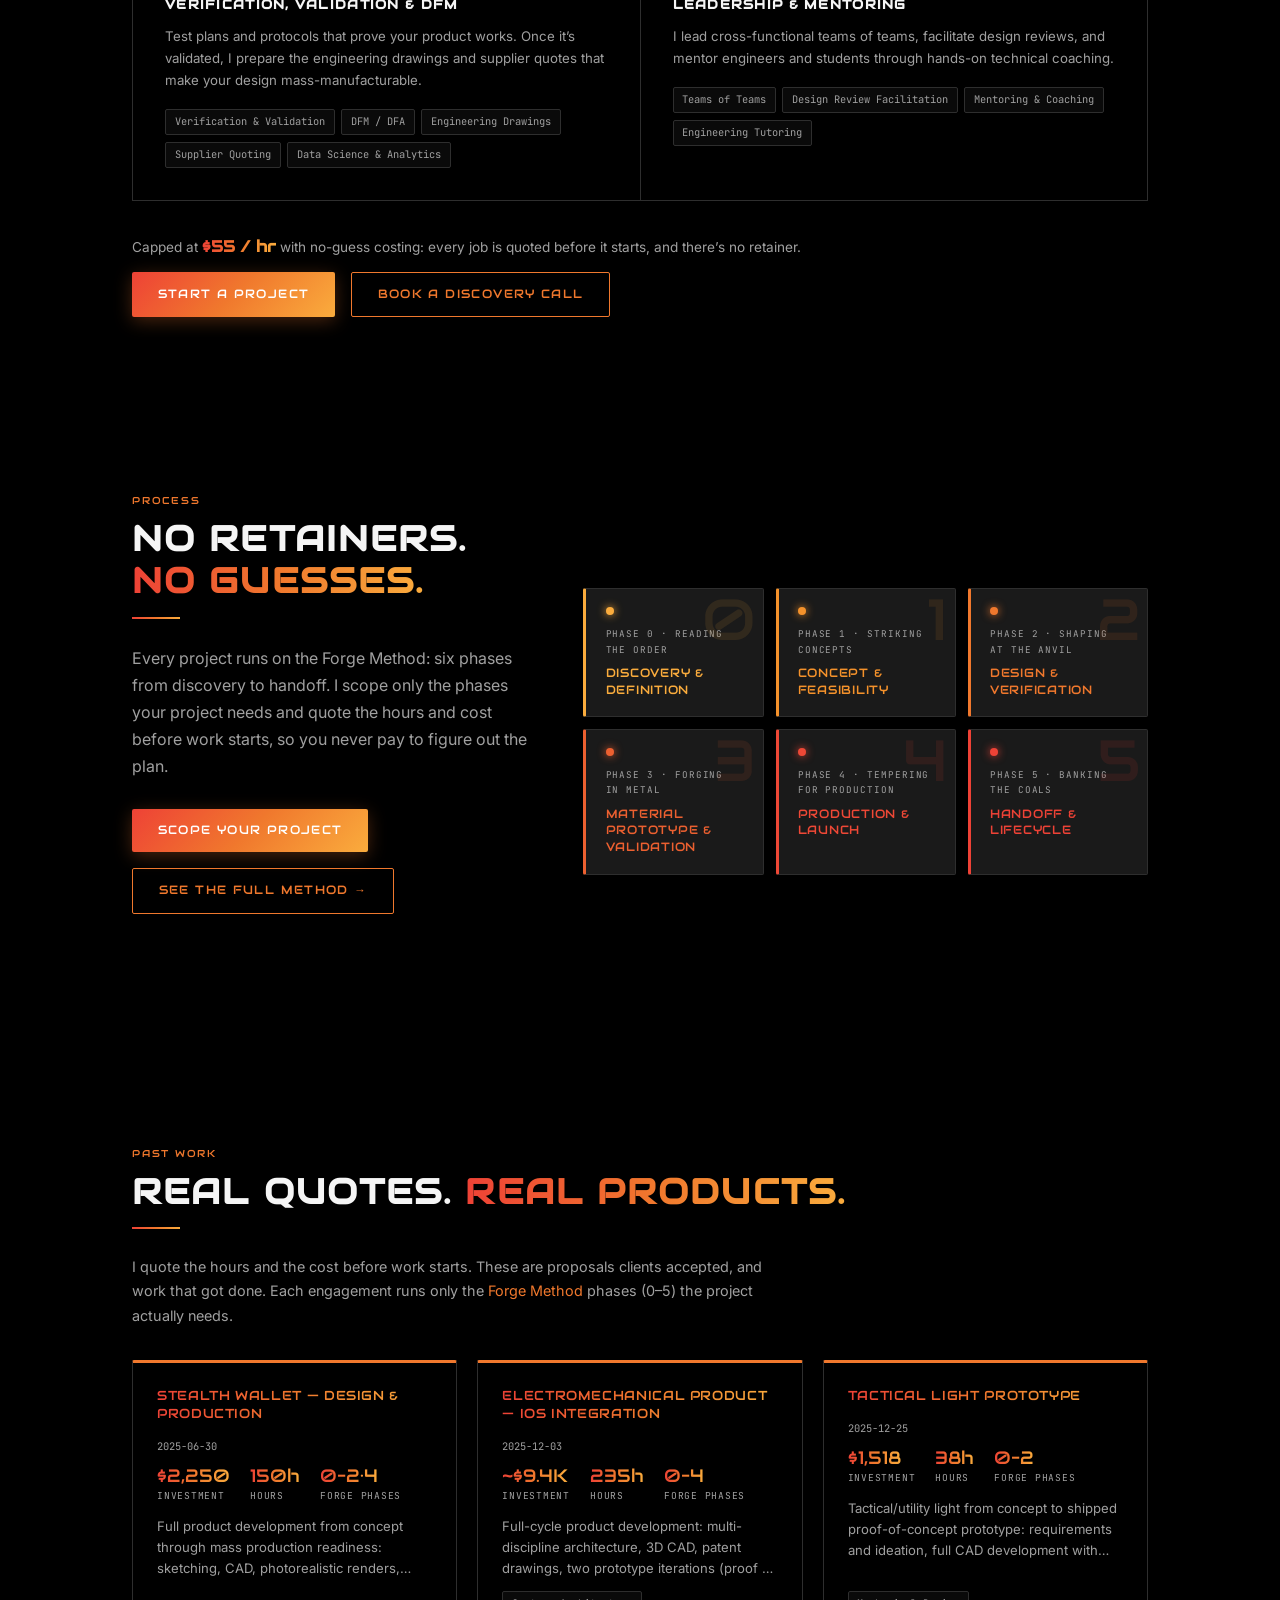
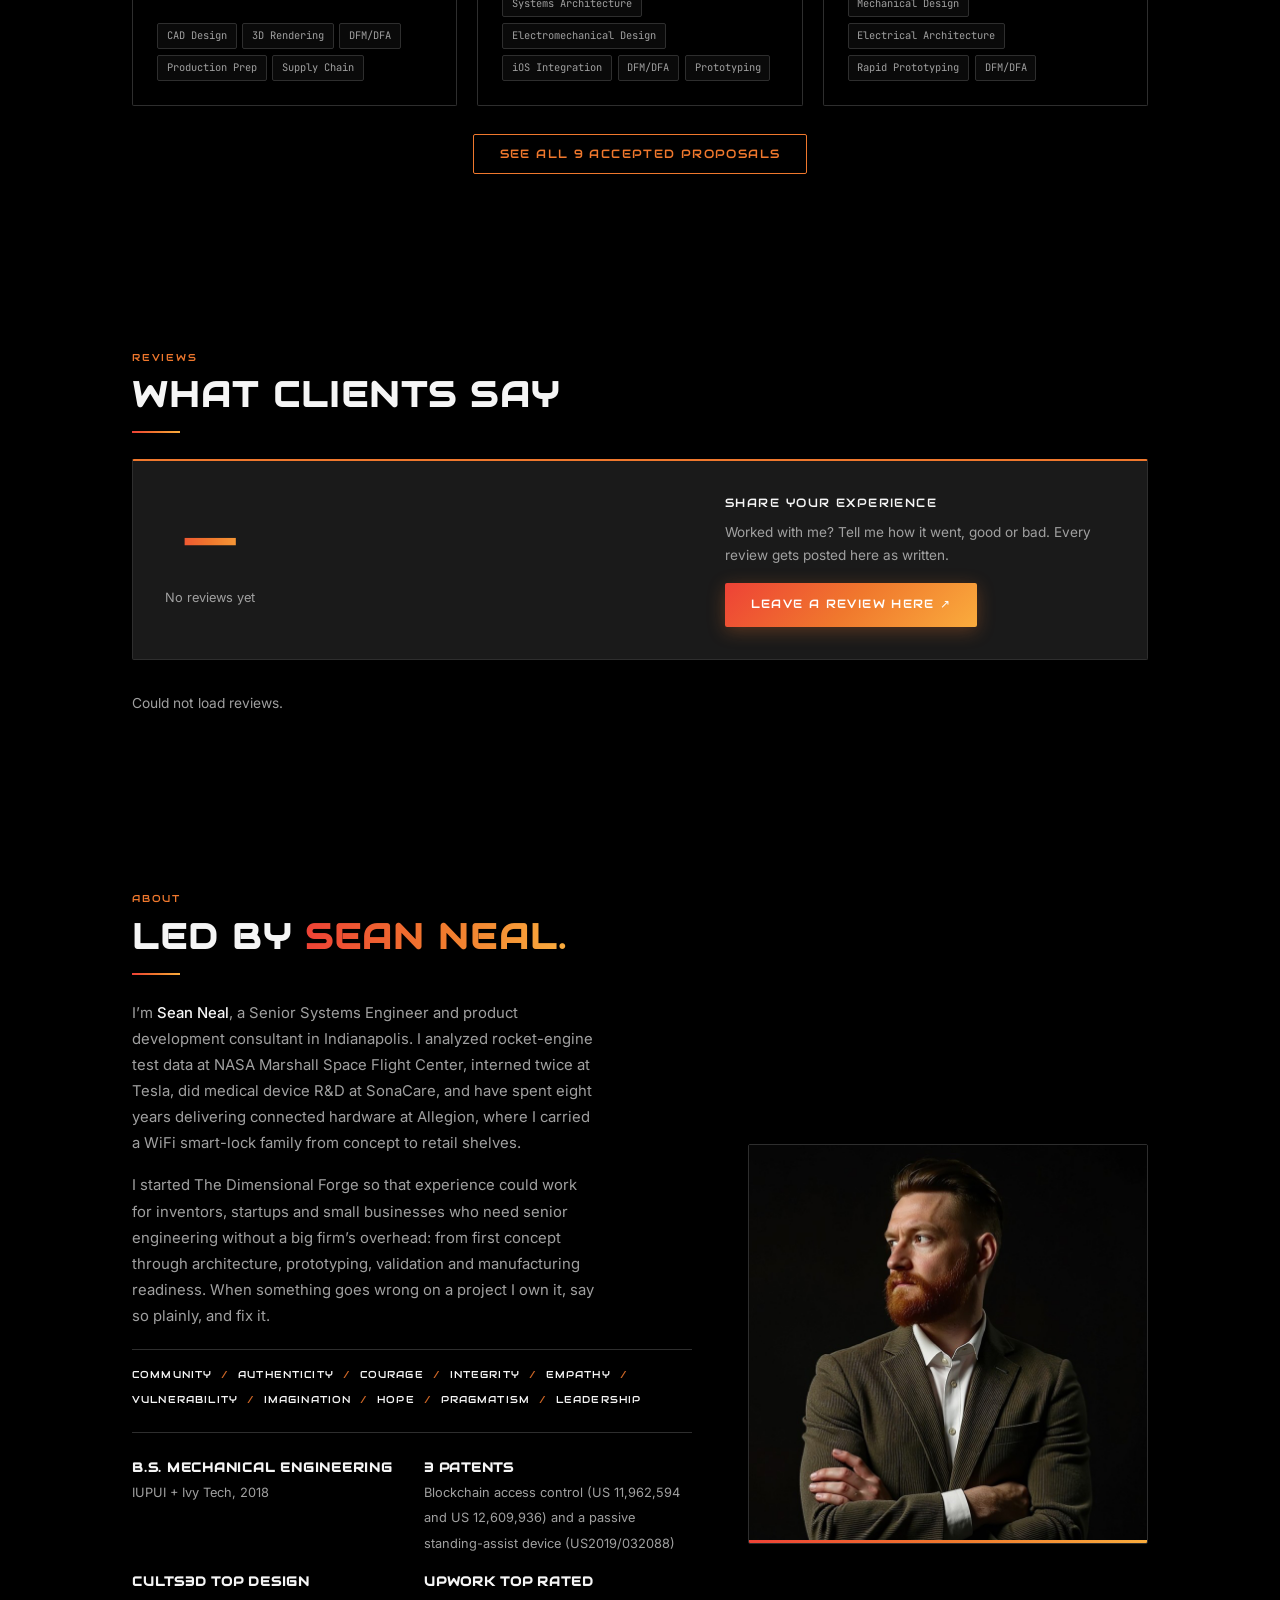
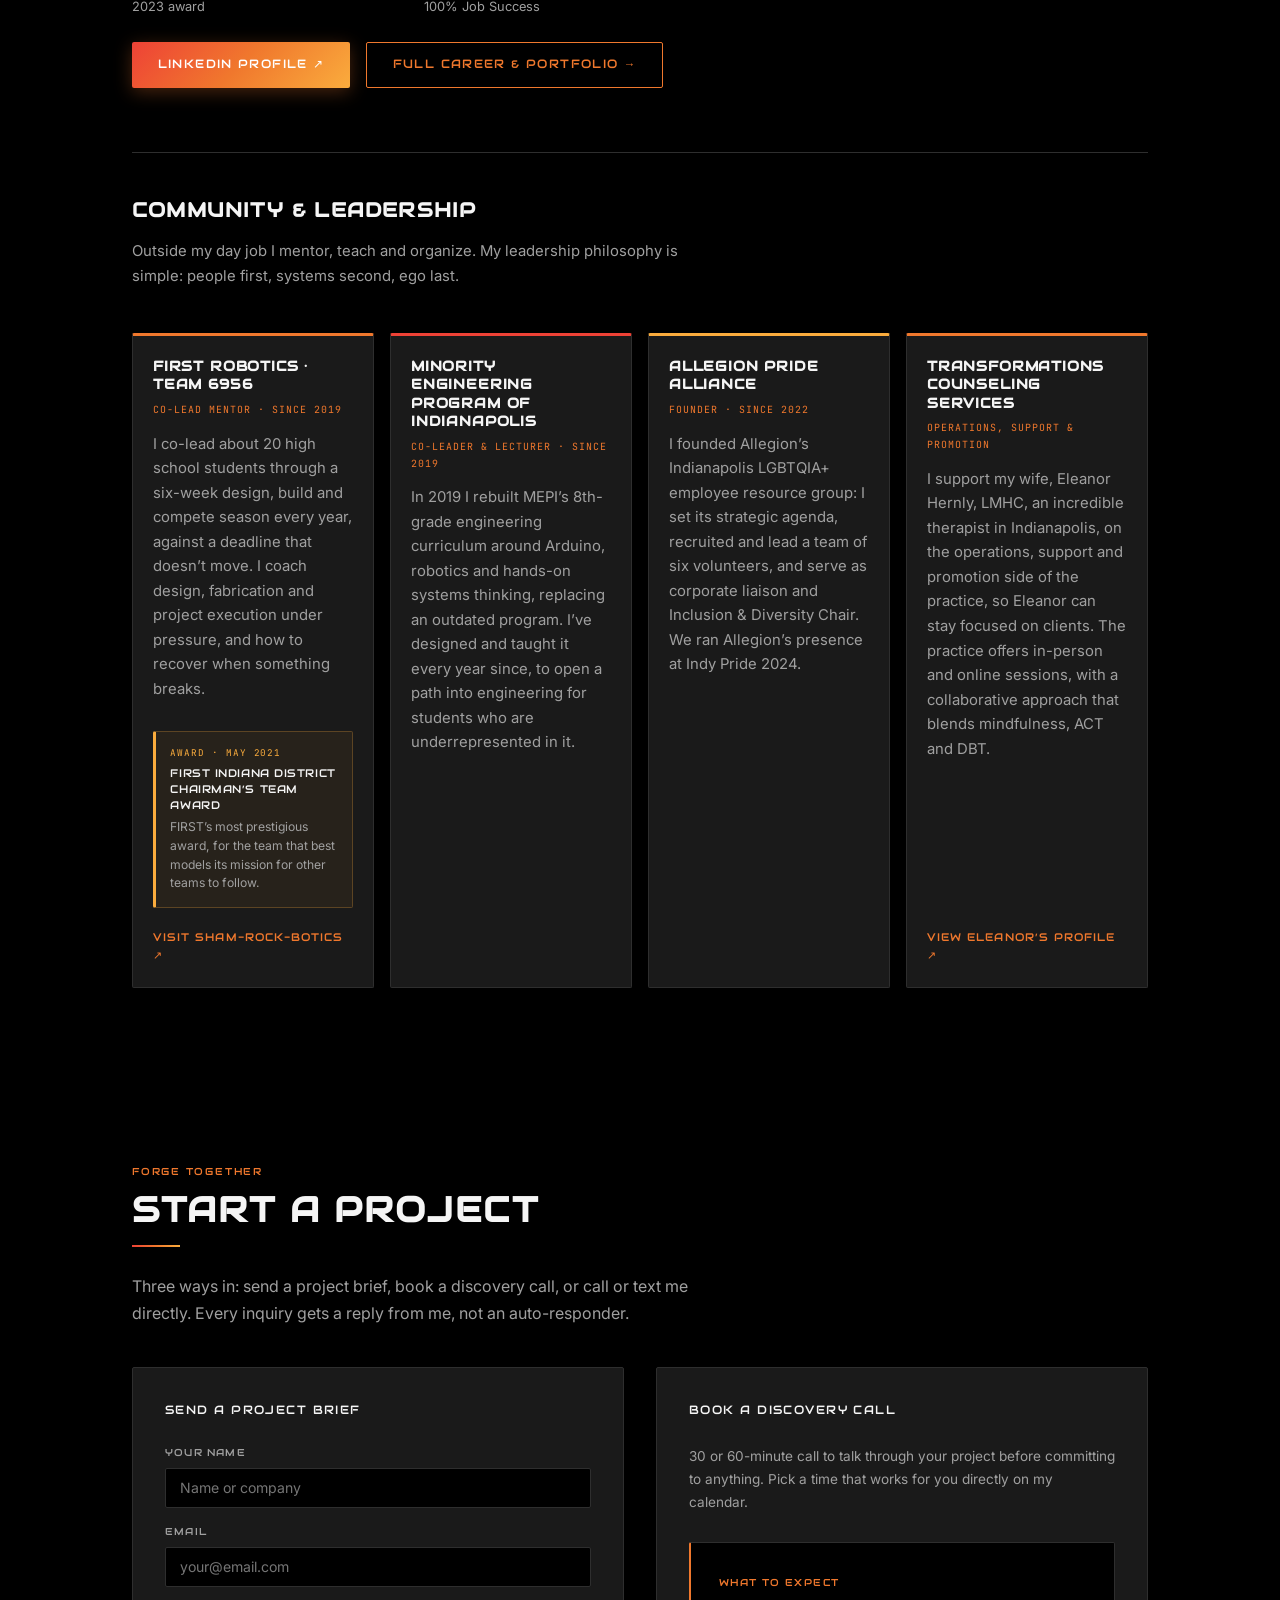
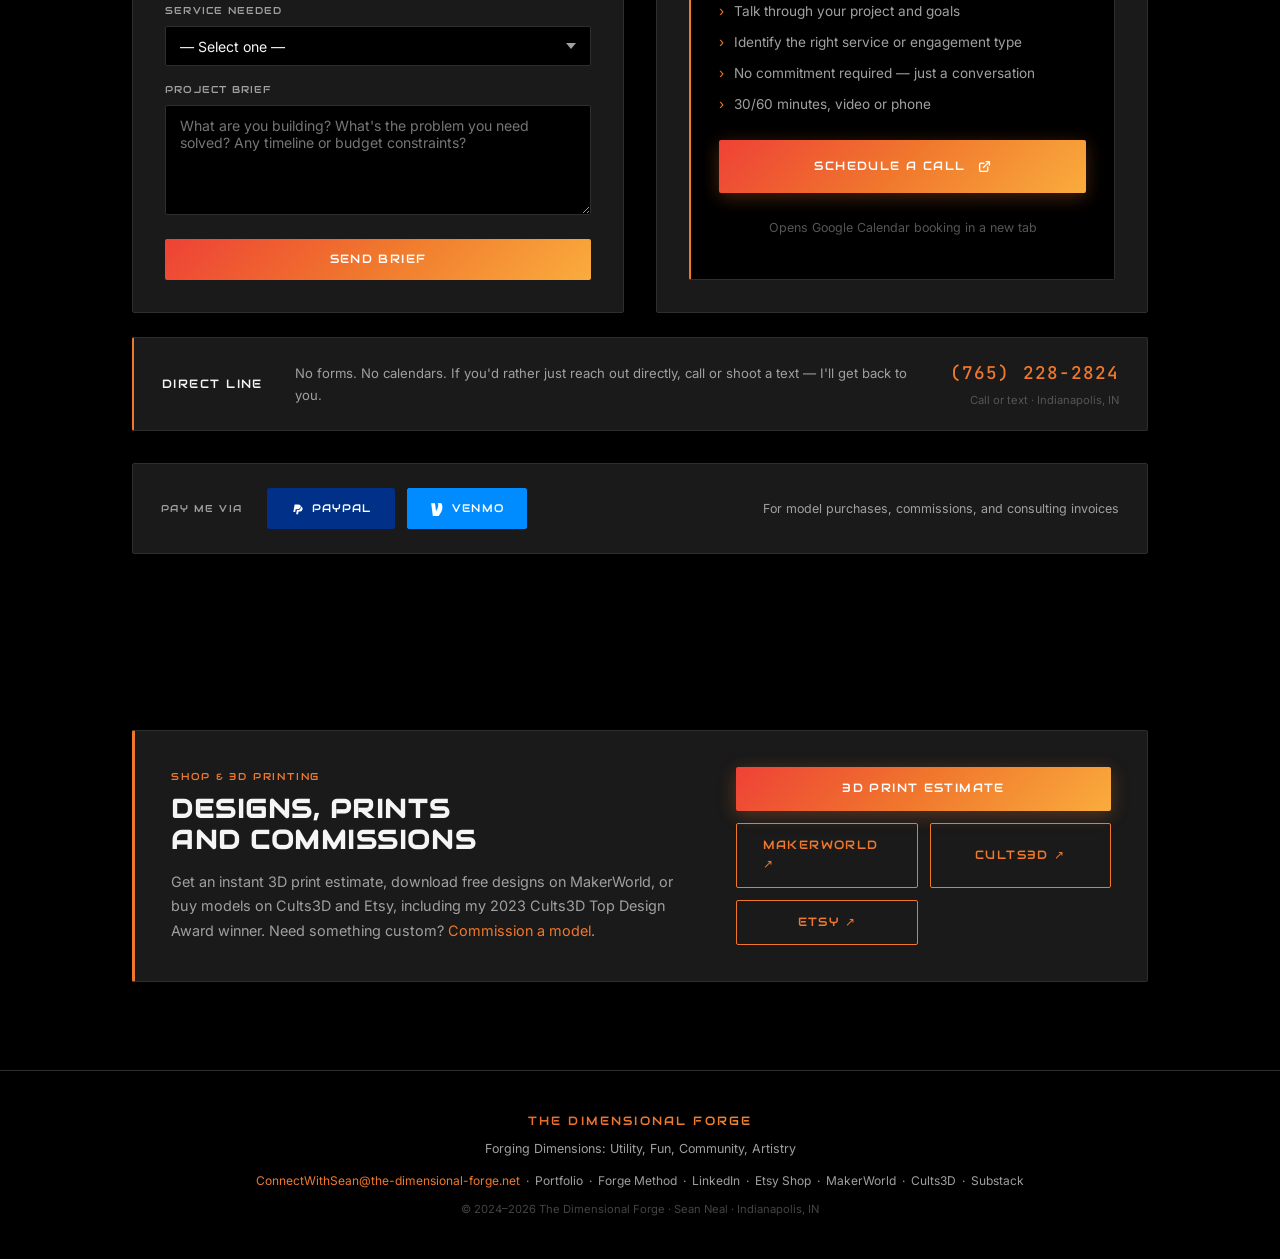
==== commit a46b581b: "Show rate as capped at $55/hr - Services rate line: "Capped at $55 / hr" instead of "Starting at" - " ====
--- a/index.html
+++ b/index.html
@@ -24,7 +24,7 @@
     "address": { "@type": "PostalAddress", "addressLocality": "Indianapolis", "addressRegion": "IN", "addressCountry": "US" },
     "telephone": "+1-765-228-2824",
     "email": "ConnectWithSean@the-dimensional-forge.net",
-    "priceRange": "$55/hr+",
+    "priceRange": "Up to $55/hr",
     "sameAs": [
       "https://linkedin.com/in/seanneal19",
       "https://etsy.com/shop/DimensionalForgeProd",
@@ -289,7 +289,7 @@
           <div class="svc-tags"><span class="wtag">Teams of Teams</span><span class="wtag">Design Review Facilitation</span><span class="wtag">Mentoring &amp; Coaching</span><span class="wtag">Engineering Tutoring</span></div>
         </div>
       </div>
-      <p class="services-rate">Starting at <strong>$55 / hr</strong> with no-guess costing: every job is quoted before it starts, and there’s no retainer.</p>
+      <p class="services-rate">Capped at <strong>$55 / hr</strong> with no-guess costing: every job is quoted before it starts, and there’s no retainer.</p>
       <div class="services-cta">
         <a href="#book" class="btn btn-primary">Start a Project</a>
         <a href="#book" class="btn btn-ghost">Book a Discovery Call</a>
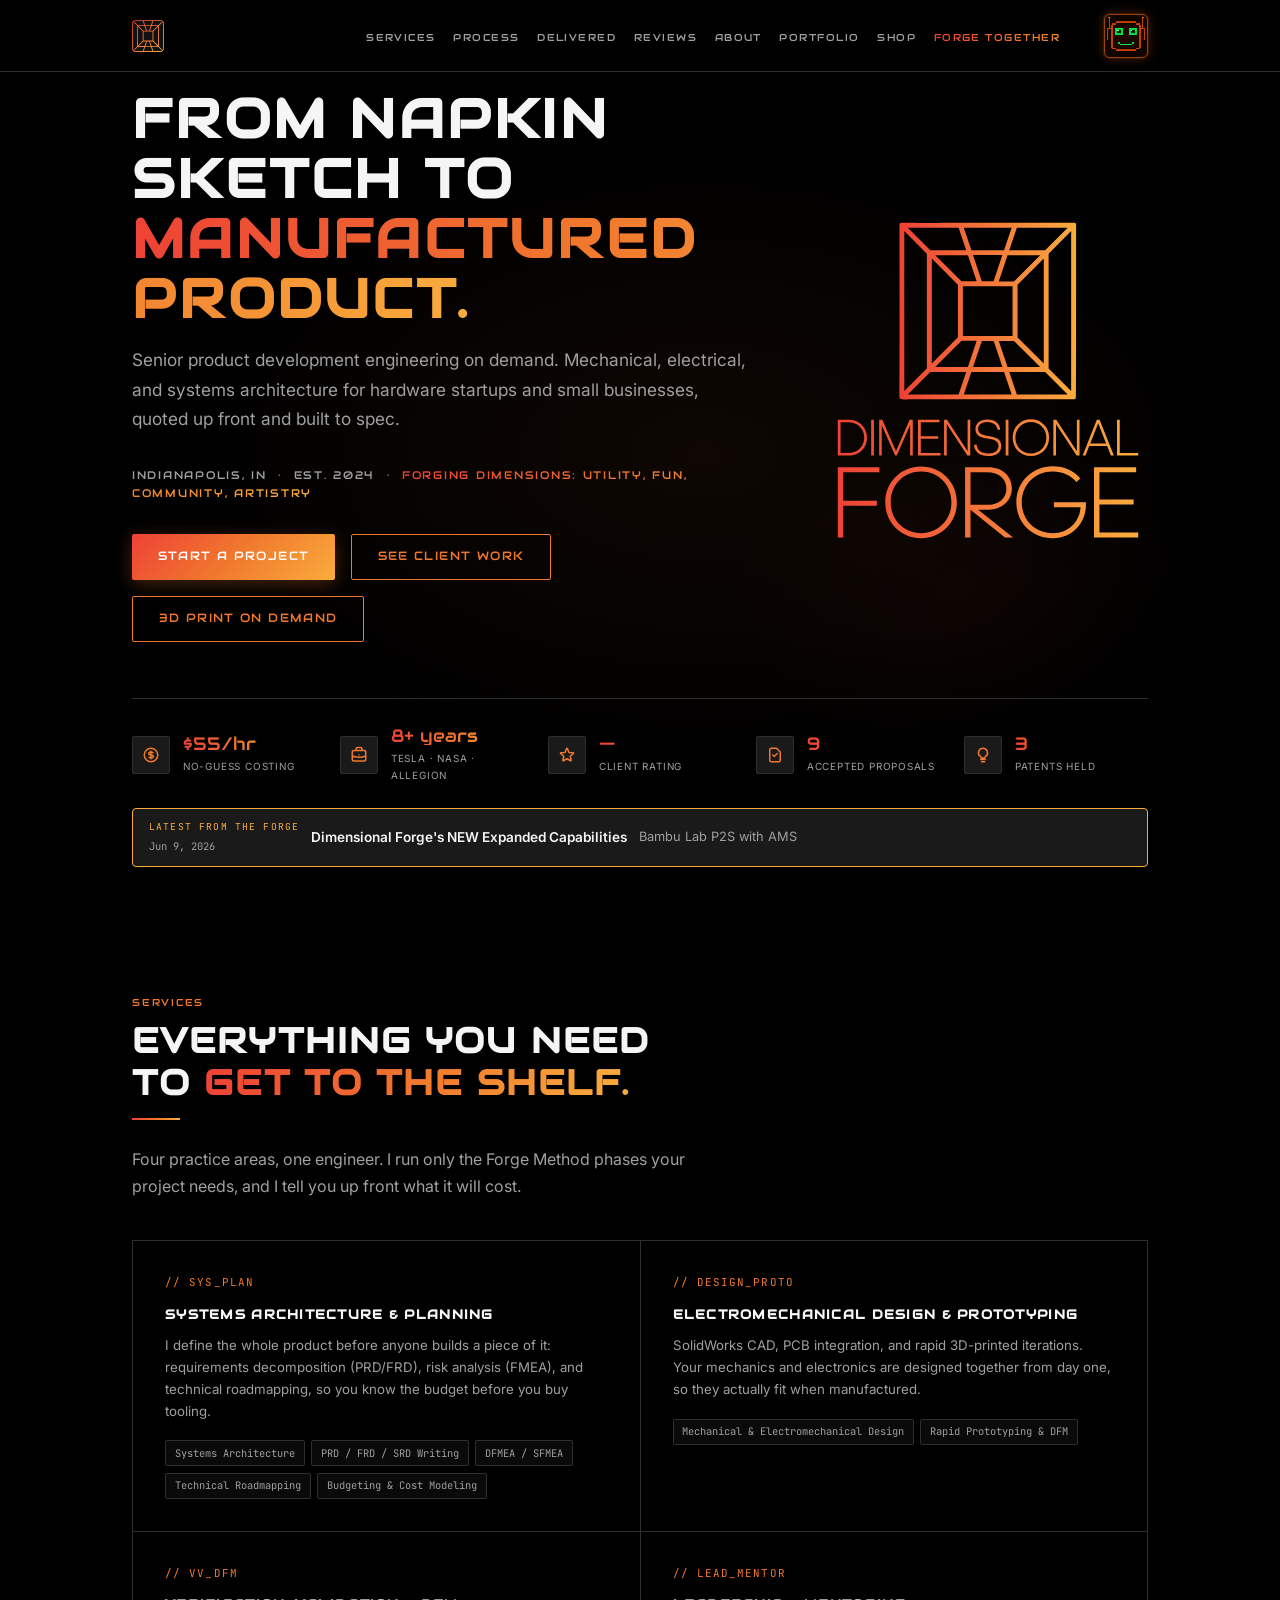
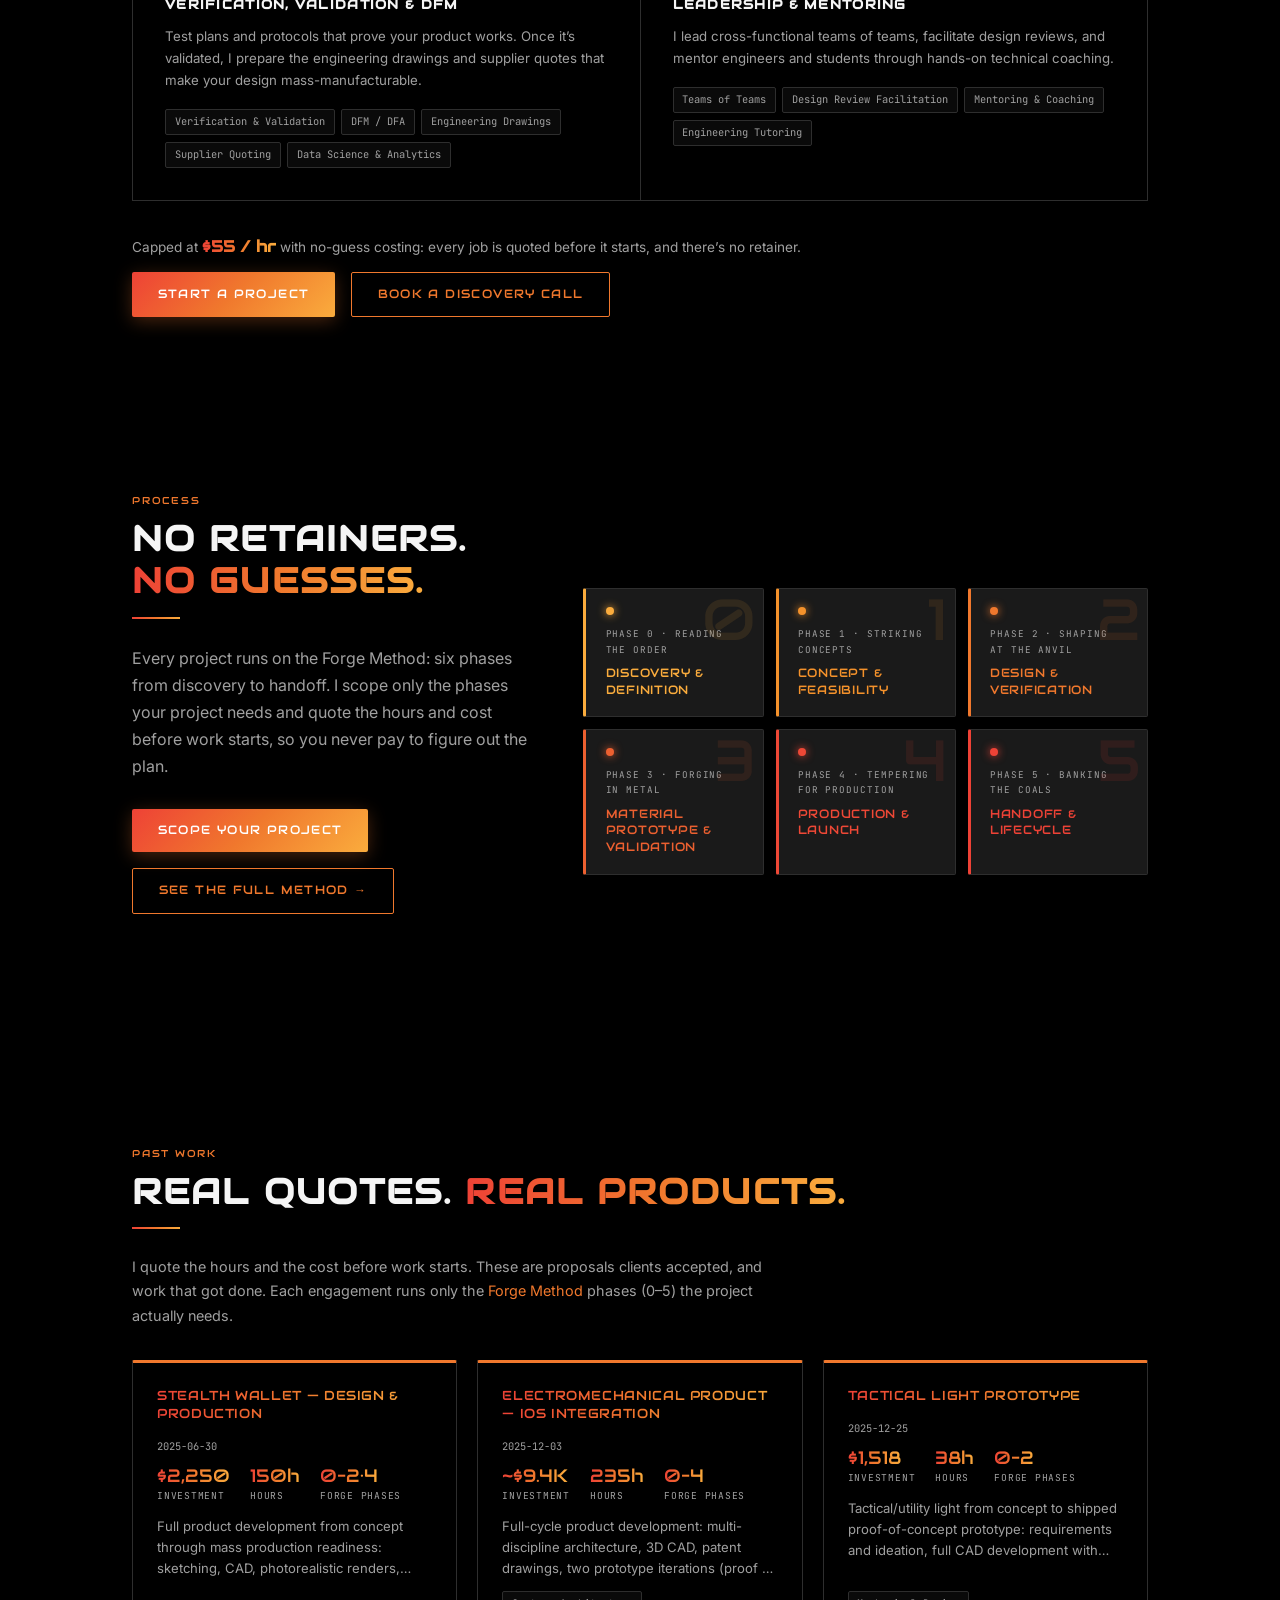
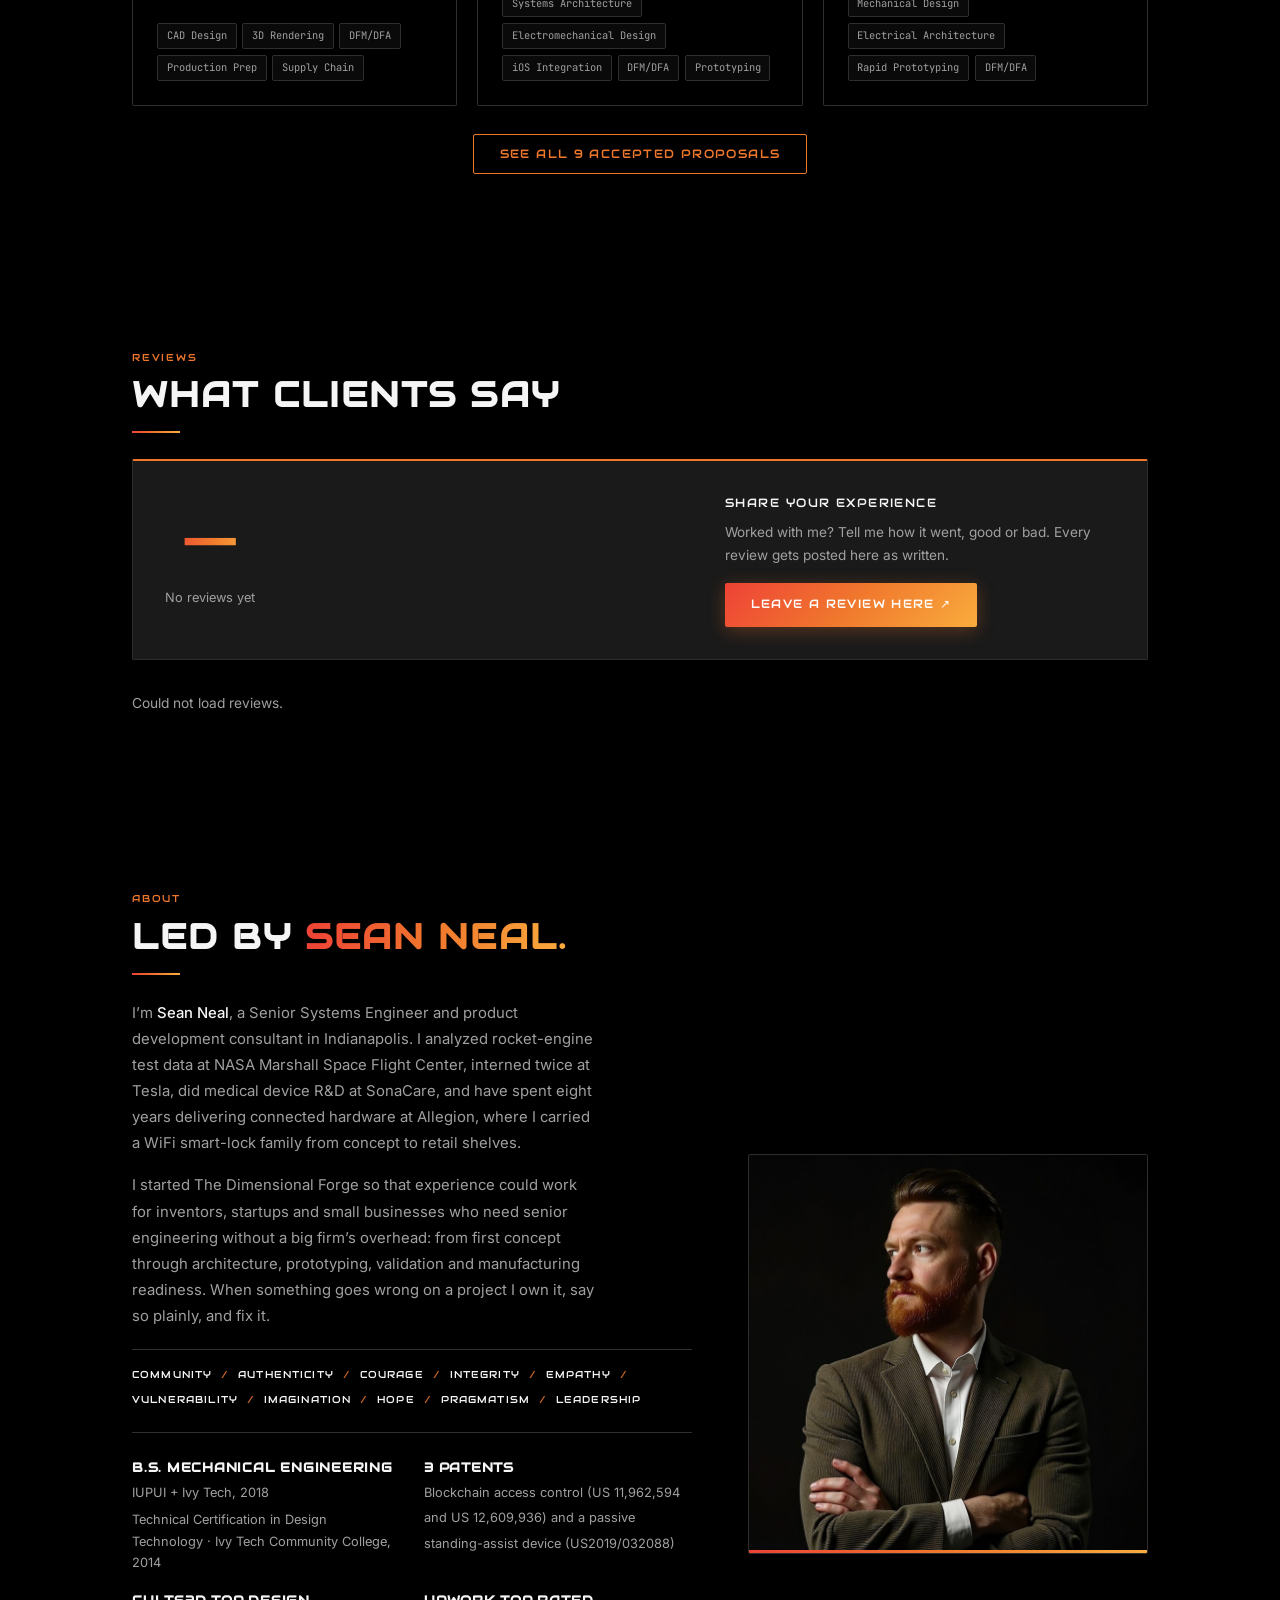
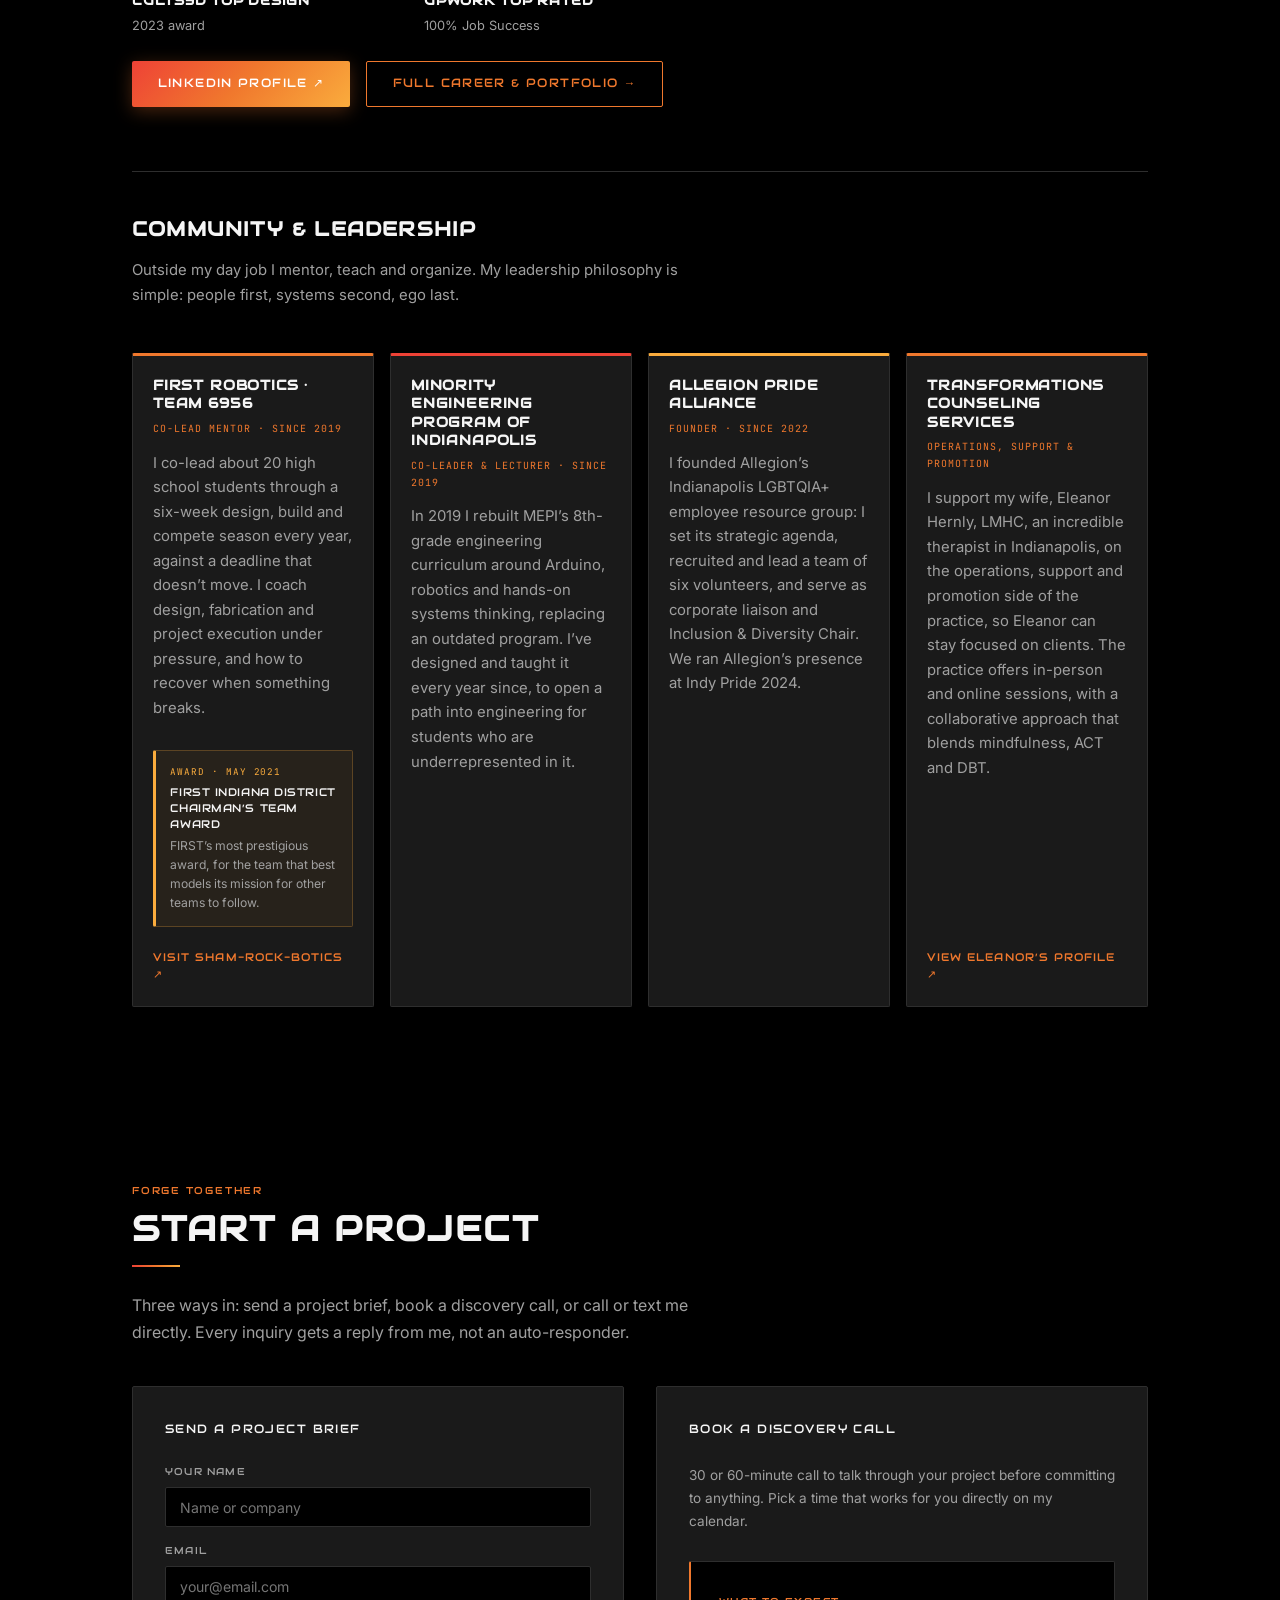
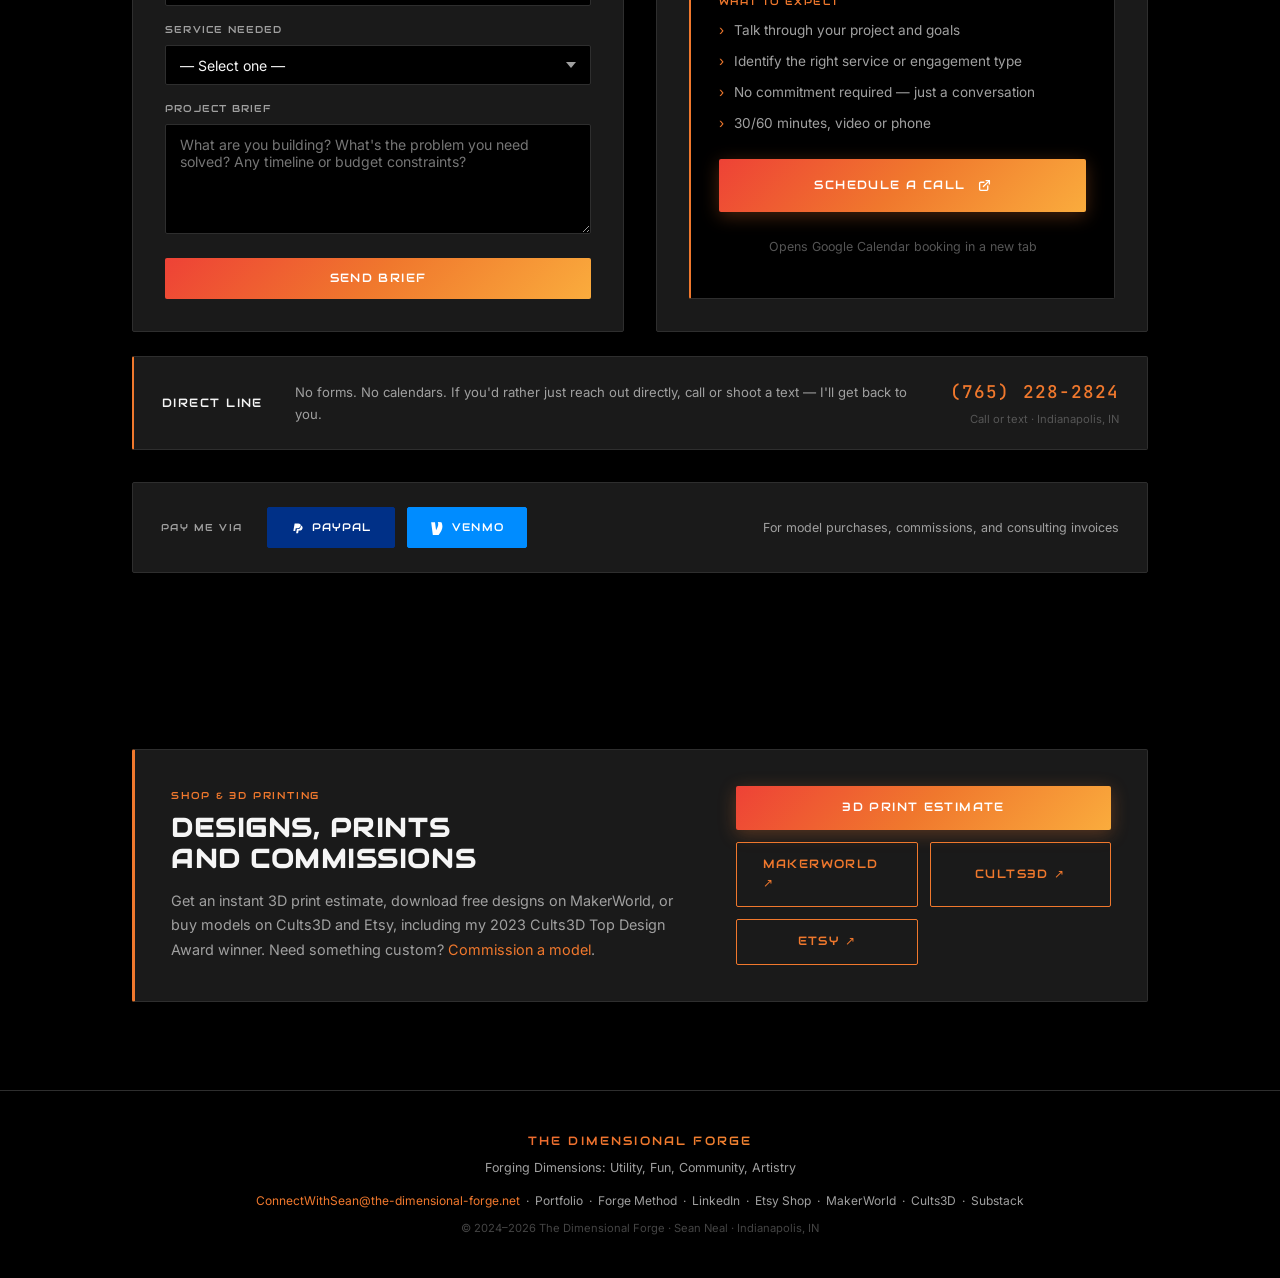
==== commit 4bbc394b: "Credentials: add Claude 101 badge, move Ivy Tech cert to About - Education & Credentials row now sho" ====
--- a/index.html
+++ b/index.html
@@ -575,7 +575,7 @@
             <li>Leadership</li>
           </ul>
           <div class="smith-facts">
-            <div class="smith-fact"><b>B.S. Mechanical Engineering</b><span>IUPUI + Ivy Tech, 2018</span></div>
+            <div class="smith-fact"><b>B.S. Mechanical Engineering</b><span>IUPUI + Ivy Tech, 2018</span><span class="smith-fact-sub">Technical Certification in Design Technology · Ivy Tech Community College, 2014</span></div>
             <div class="smith-fact"><b>3 patents</b><span>Blockchain access control (US 11,962,594 and US 12,609,936) and a passive standing-assist device (US2019/032088)</span></div>
             <div class="smith-fact"><b>Cults3D Top Design</b><span>2023 award</span></div>
             <div class="smith-fact"><b>Upwork Top Rated</b><span>100% Job Success</span></div>
--- a/styles.css
+++ b/styles.css
@@ -1517,3 +1517,21 @@
 }
 .pf-link-btn { appearance: none; background: none; border: 0; padding: 0; cursor: pointer; display: inline-block; }
 .pf-title-sub { display: block; margin-top: 0.35rem; font-family: 'JetBrains Mono', monospace; font-size: 0.7rem; letter-spacing: 0.08em; color: var(--df-orange); }
+
+/* Education & credentials row under the patents */
+.pf-creds { display: grid; grid-template-columns: repeat(3, minmax(0, 1fr)); gap: 1rem; }
+.pf-cred { background: var(--df-steel); border: 1px solid var(--df-brush); border-left: 3px solid var(--df-gold); border-radius: 2px; padding: 1.3rem 1.4rem; }
+.pf-cred-k { display: block; font-family: 'JetBrains Mono', monospace; font-size: 0.6rem; letter-spacing: 0.1em; text-transform: uppercase; color: var(--df-gold); margin-bottom: 0.55rem; }
+.pf-cred h4 { font-family: var(--df-display); font-size: 0.82rem; text-transform: uppercase; letter-spacing: 0.05em; line-height: 1.35; color: var(--df-text); margin-bottom: 0.5rem; }
+.pf-cred p { color: var(--df-muted); font-size: 0.84rem; line-height: 1.6; }
+@media (max-width: 900px) { .pf-creds { grid-template-columns: 1fr; } }
+
+/* Credential badge card (image + details) */
+.pf-cred-badge { grid-column: span 2; display: grid; grid-template-columns: minmax(0, 220px) minmax(0, 1fr); gap: 1.5rem; align-items: center; border-left-color: var(--df-orange); }
+.pf-cred-img img { display: block; width: 100%; height: auto; border-radius: 3px; }
+.pf-cred-id { font-family: 'JetBrains Mono', monospace; font-size: 0.66rem; color: var(--df-muted); line-height: 1.6; }
+.pf-cred-id span { word-break: break-all; color: var(--df-text); }
+.pf-cred-badge .pf-link { margin-top: 0.75rem; }
+@media (max-width: 900px) { .pf-cred-badge { grid-column: auto; grid-template-columns: 1fr; } .pf-cred-img img { max-width: 320px; } }
+/* About: second line under a fact (e.g. an extra certification) */
+.smith-fact .smith-fact-sub { display: block; margin-top: 0.3rem; }
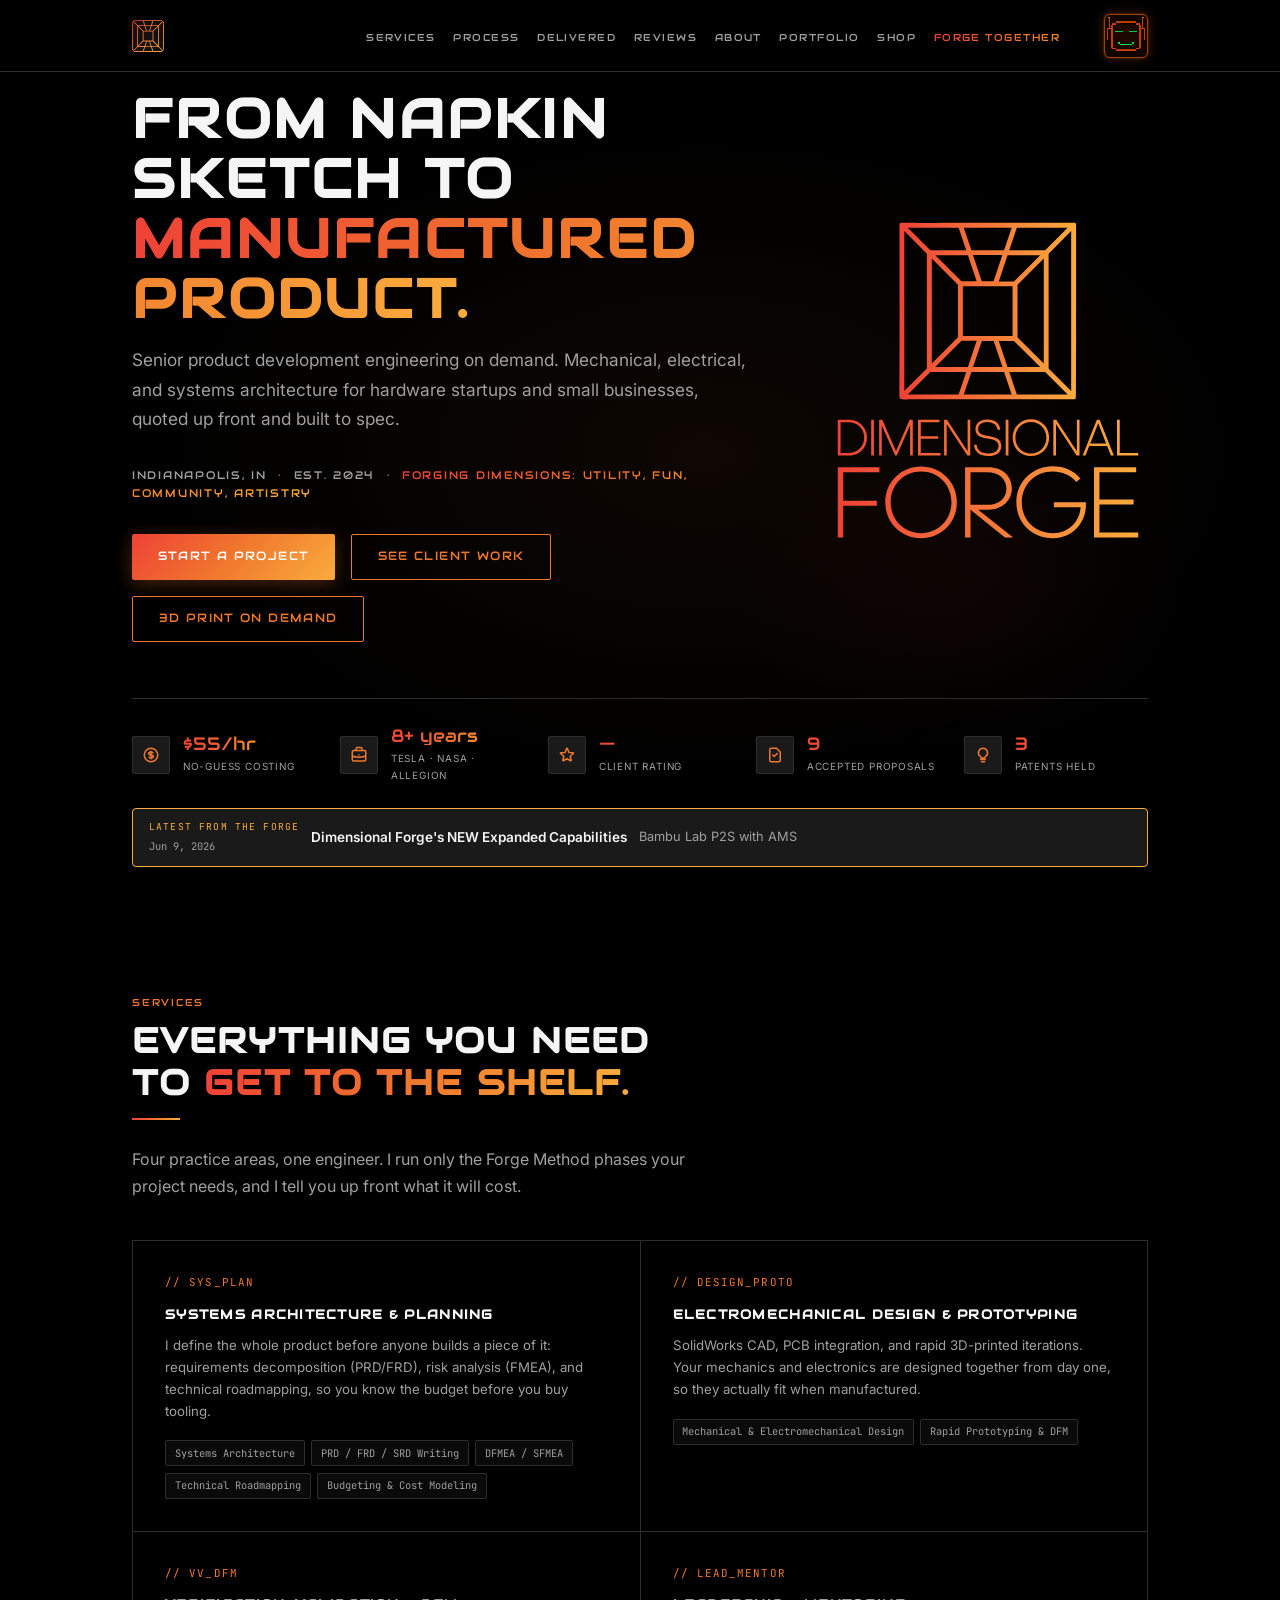
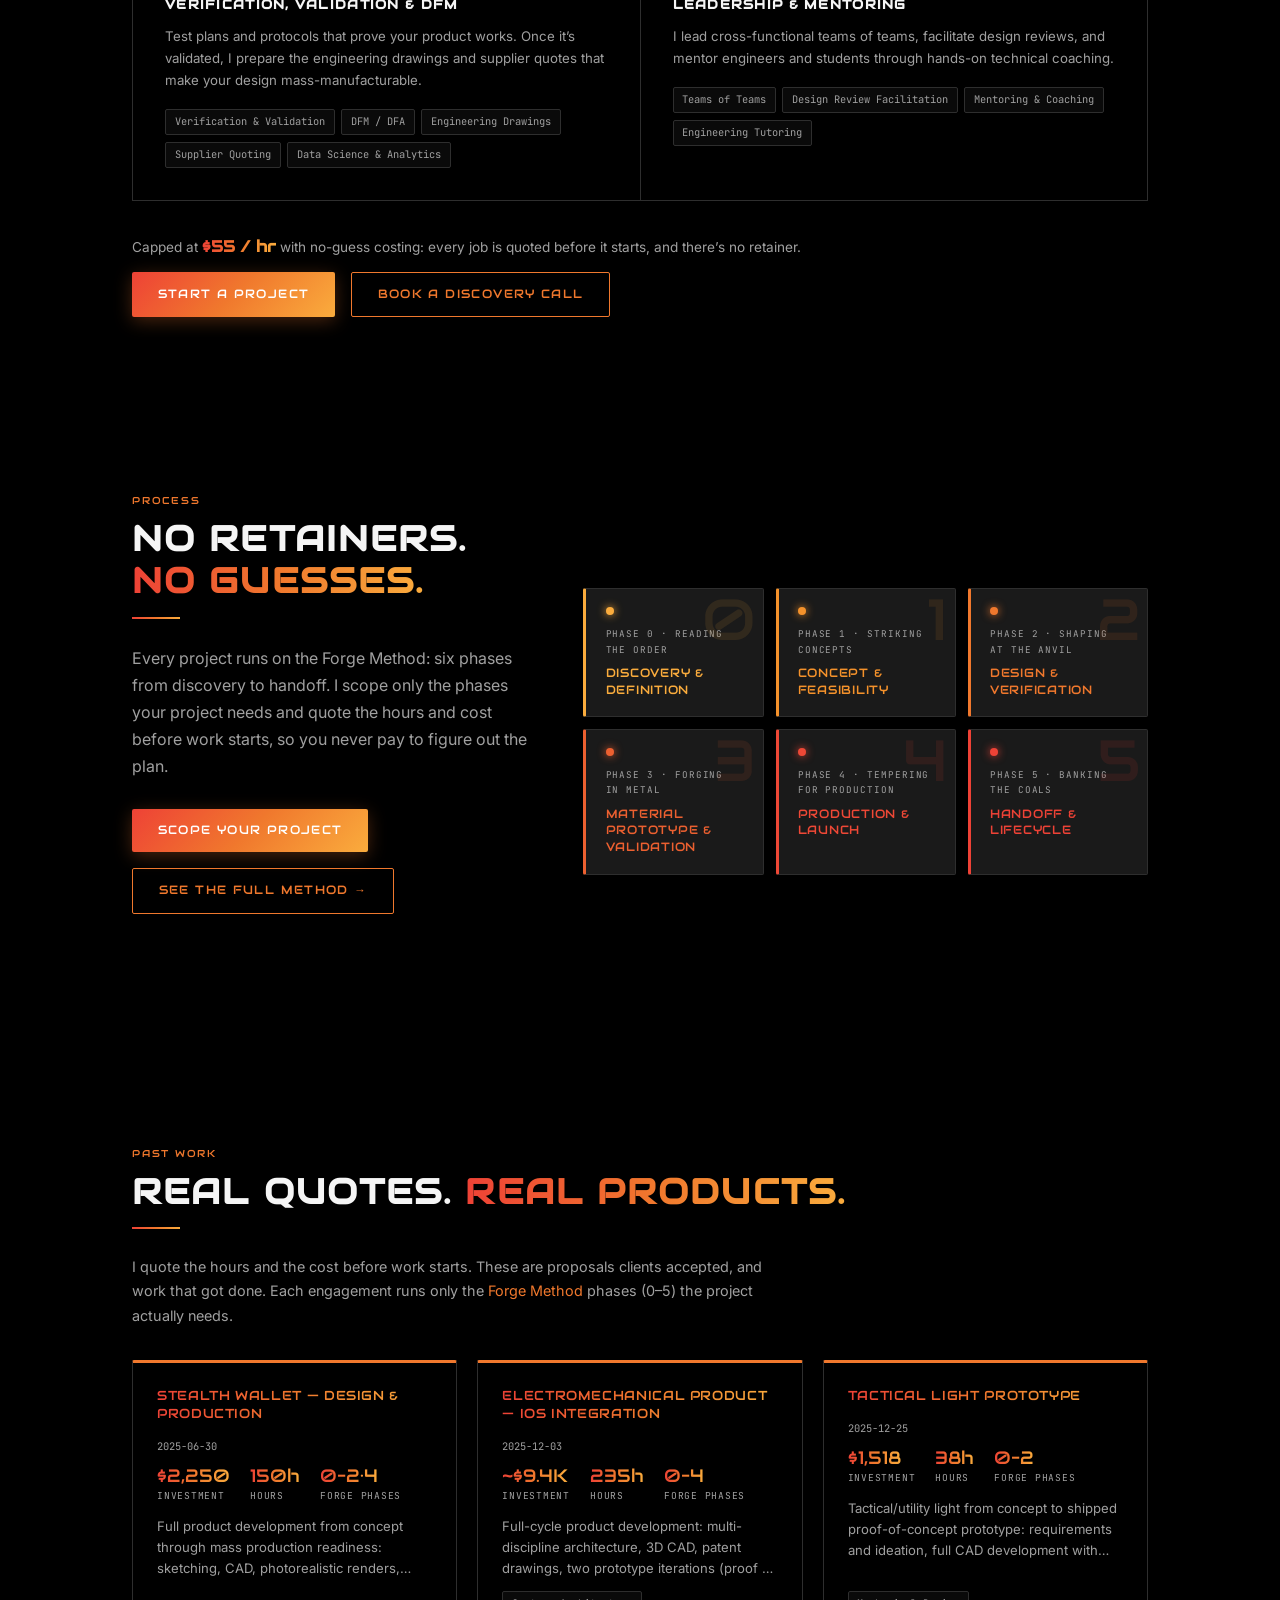
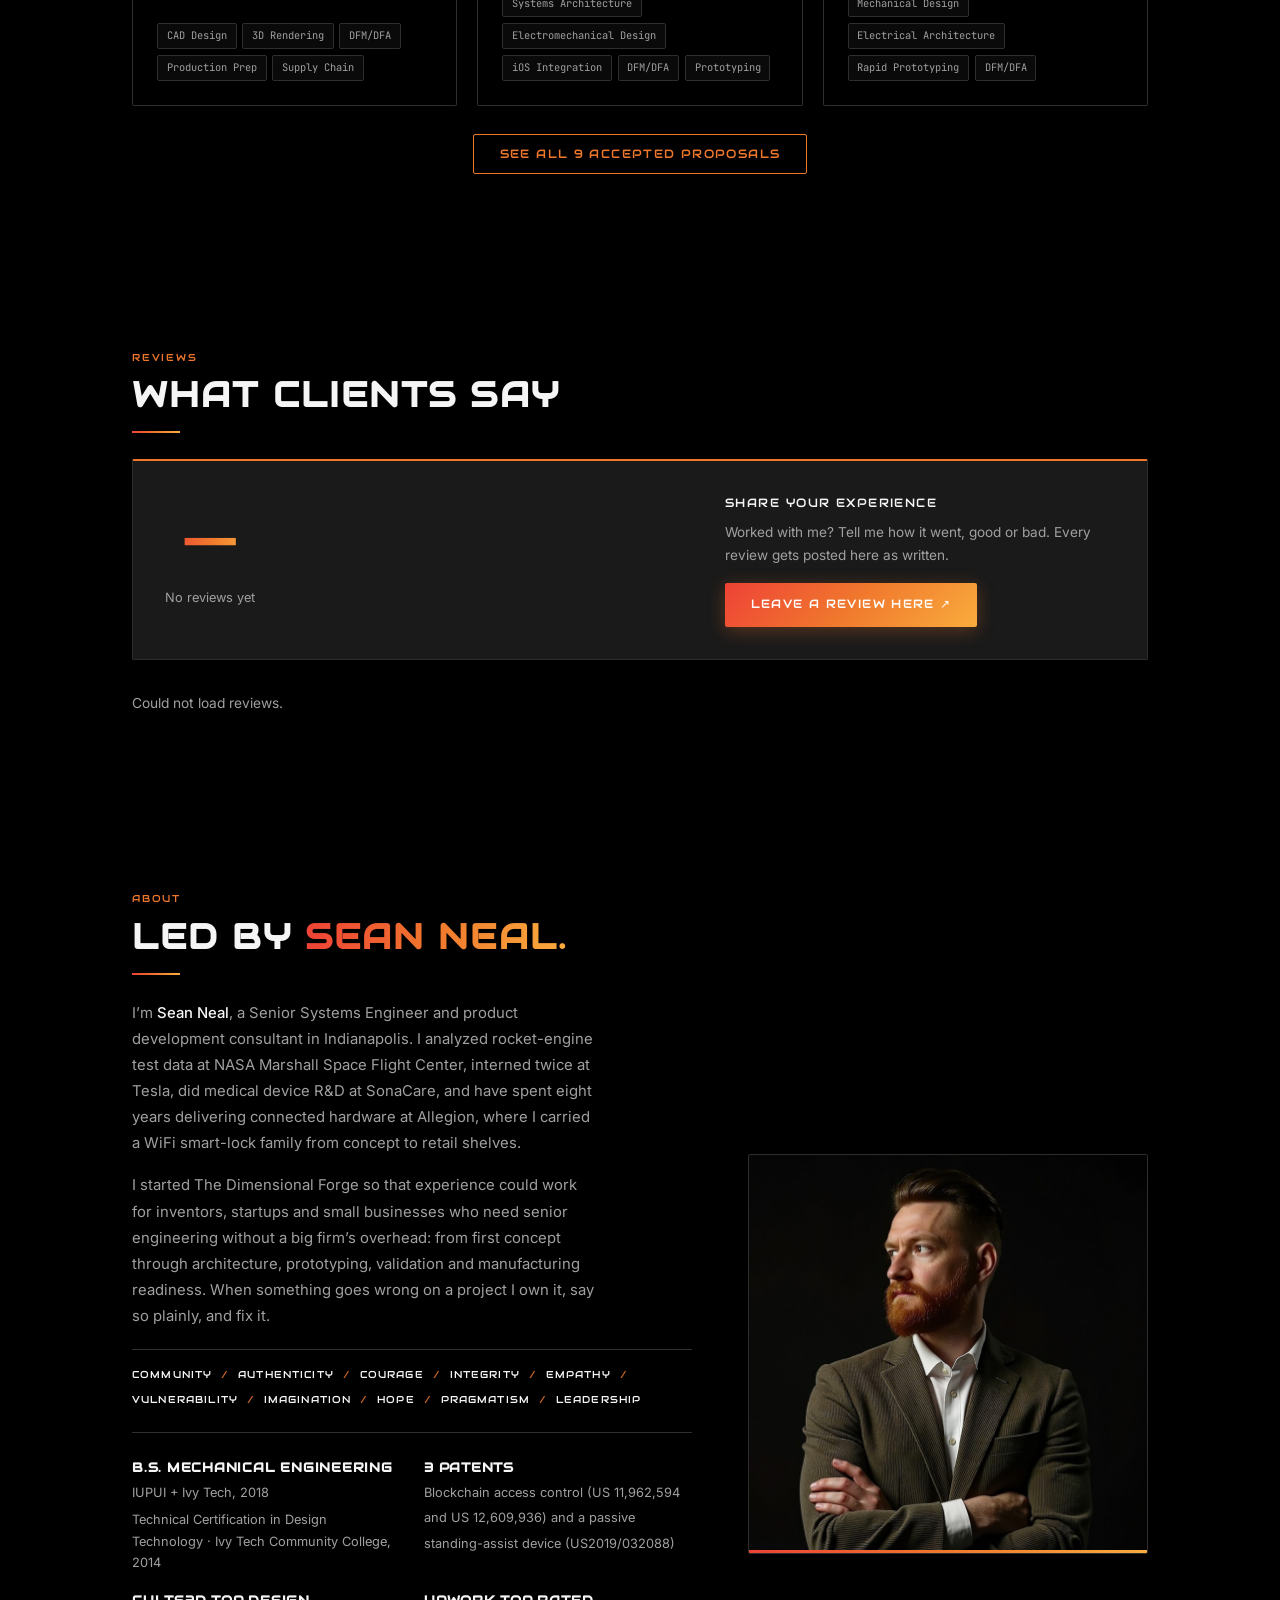
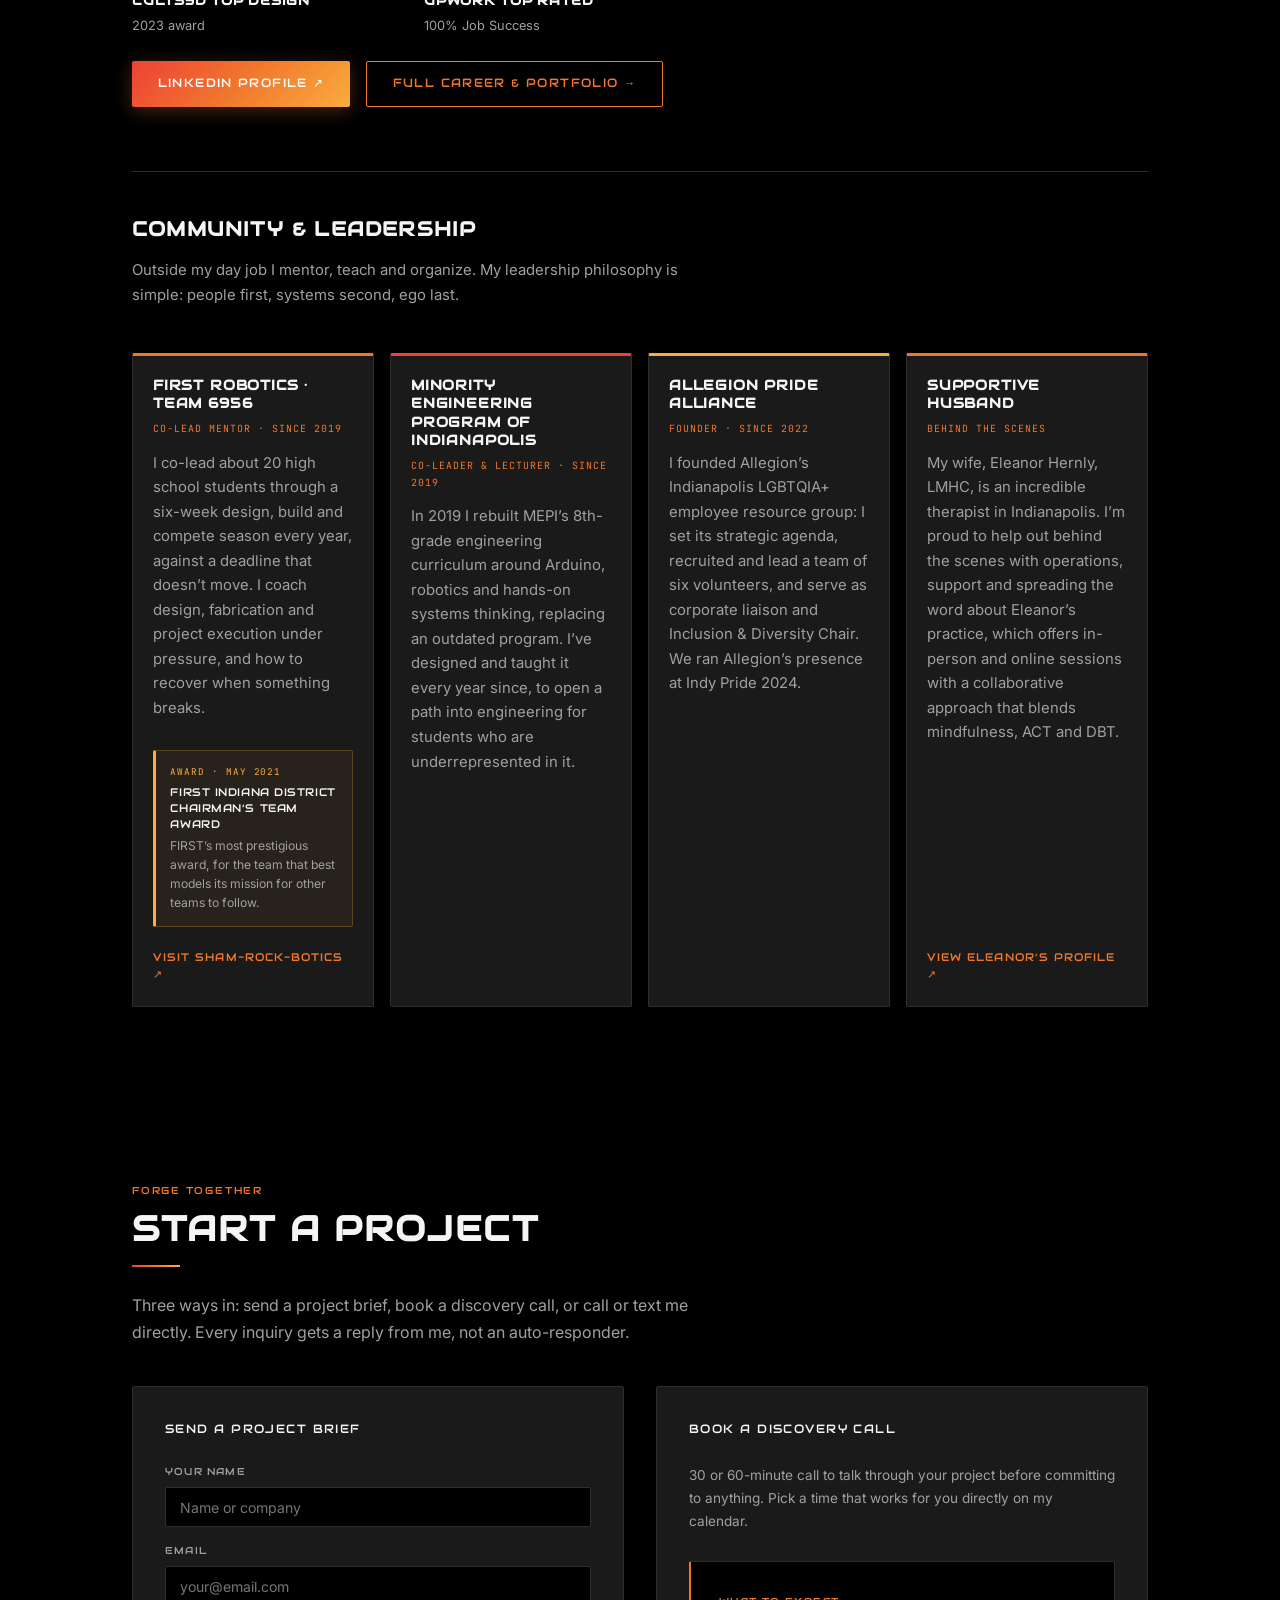
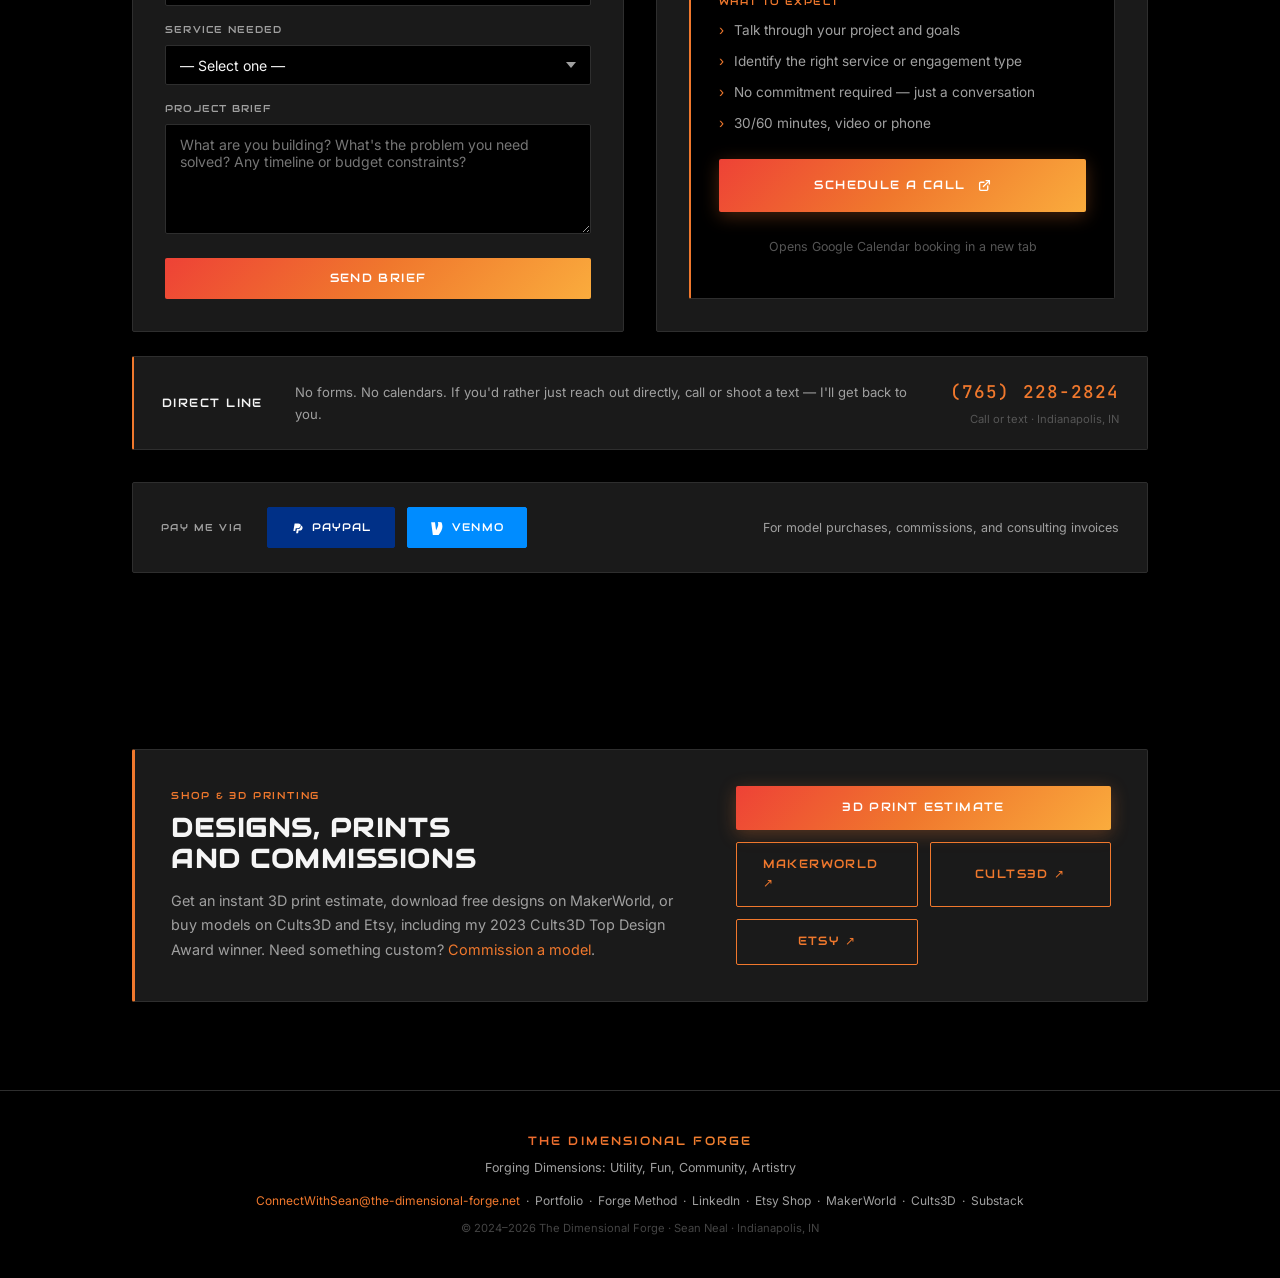
==== commit b1ec44f5: "Fix clipped hero on phones; reword Supportive Husband card - Hero content column now fits the screen" ====
--- a/index.html
+++ b/index.html
@@ -614,9 +614,9 @@
             <p>I founded Allegion’s Indianapolis LGBTQIA+ employee resource group: I set its strategic agenda, recruited and lead a team of six volunteers, and serve as corporate liaison and Inclusion &amp; Diversity Chair. We ran Allegion’s presence at Indy Pride 2024.</p>
           </div>
           <div class="cm-card">
-            <h4>Transformations Counseling Services</h4>
-            <span class="cm-role">Operations, Support &amp; Promotion</span>
-            <p>I support my wife, Eleanor Hernly, LMHC, an incredible therapist in Indianapolis, on the operations, support and promotion side of the practice, so Eleanor can stay focused on clients. The practice offers in-person and online sessions, with a collaborative approach that blends mindfulness, ACT and DBT.</p>
+            <h4>Supportive Husband</h4>
+            <span class="cm-role">Behind the scenes</span>
+            <p>My wife, Eleanor Hernly, LMHC, is an incredible therapist in Indianapolis. I’m proud to help out behind the scenes with operations, support and spreading the word about Eleanor’s practice, which offers in-person and online sessions with a collaborative approach that blends mindfulness, ACT and DBT.</p>
             <a class="cm-link" href="https://www.psychologytoday.com/us/therapists/eleanor-hernly-indianapolis-in/1600465" target="_blank" rel="noopener">View Eleanor’s profile ↗</a>
           </div>
         </div>
--- a/styles.css
+++ b/styles.css
@@ -1527,11 +1527,22 @@
 @media (max-width: 900px) { .pf-creds { grid-template-columns: 1fr; } }
 
 /* Credential badge card (image + details) */
-.pf-cred-badge { grid-column: span 2; display: grid; grid-template-columns: minmax(0, 220px) minmax(0, 1fr); gap: 1.5rem; align-items: center; border-left-color: var(--df-orange); }
+.pf-creds:has(.pf-cred-badge) { grid-template-columns: repeat(2, minmax(0, 1fr)); }
+.pf-cred-badge { display: grid; grid-template-columns: minmax(0, 190px) minmax(0, 1fr); gap: 1.4rem; align-items: center; border-left-color: var(--df-orange); }
 .pf-cred-img img { display: block; width: 100%; height: auto; border-radius: 3px; }
 .pf-cred-id { font-family: 'JetBrains Mono', monospace; font-size: 0.66rem; color: var(--df-muted); line-height: 1.6; }
 .pf-cred-id span { word-break: break-all; color: var(--df-text); }
 .pf-cred-badge .pf-link { margin-top: 0.75rem; }
-@media (max-width: 900px) { .pf-cred-badge { grid-column: auto; grid-template-columns: 1fr; } .pf-cred-img img { max-width: 320px; } }
+@media (max-width: 1099px) { .pf-cred-badge { grid-template-columns: 1fr; } .pf-cred-img img { max-width: 320px; } }
+@media (max-width: 700px) { .pf-creds:has(.pf-cred-badge) { grid-template-columns: 1fr; } }
 /* About: second line under a fact (e.g. an extra certification) */
 .smith-fact .smith-fact-sub { display: block; margin-top: 0.3rem; }
+
+/* Hero on phones: the content column must fit the screen (a nowrap title was forcing it ~700px wide) */
+#hero > .container { width: 100%; min-width: 0; }
+.sp-title { flex-shrink: 1; min-width: 0; overflow: hidden; text-overflow: ellipsis; }
+@media (max-width: 640px) {
+  #substack-pill { flex-direction: column; align-items: flex-start; gap: 0.4rem; }
+  .sp-left { flex-direction: row; gap: 0.6rem; align-items: baseline; }
+  .sp-title { white-space: normal; }
+}
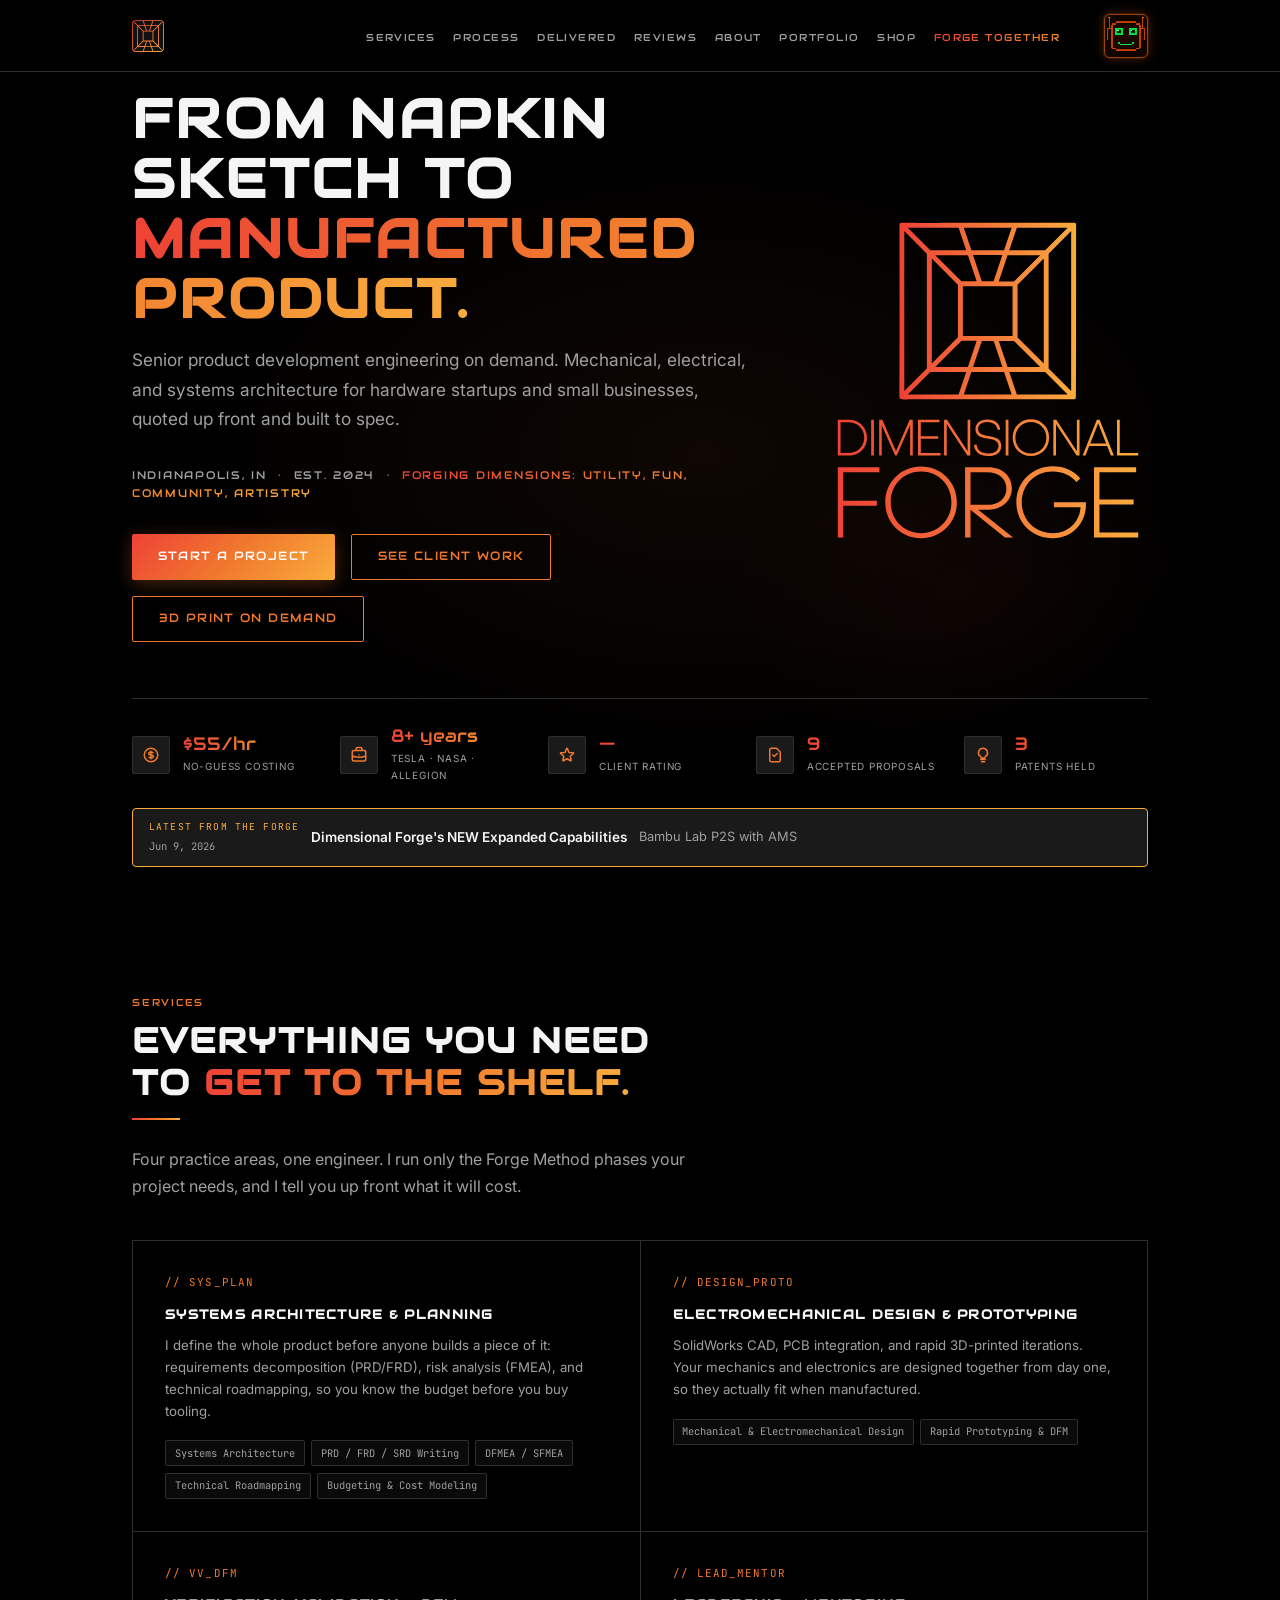
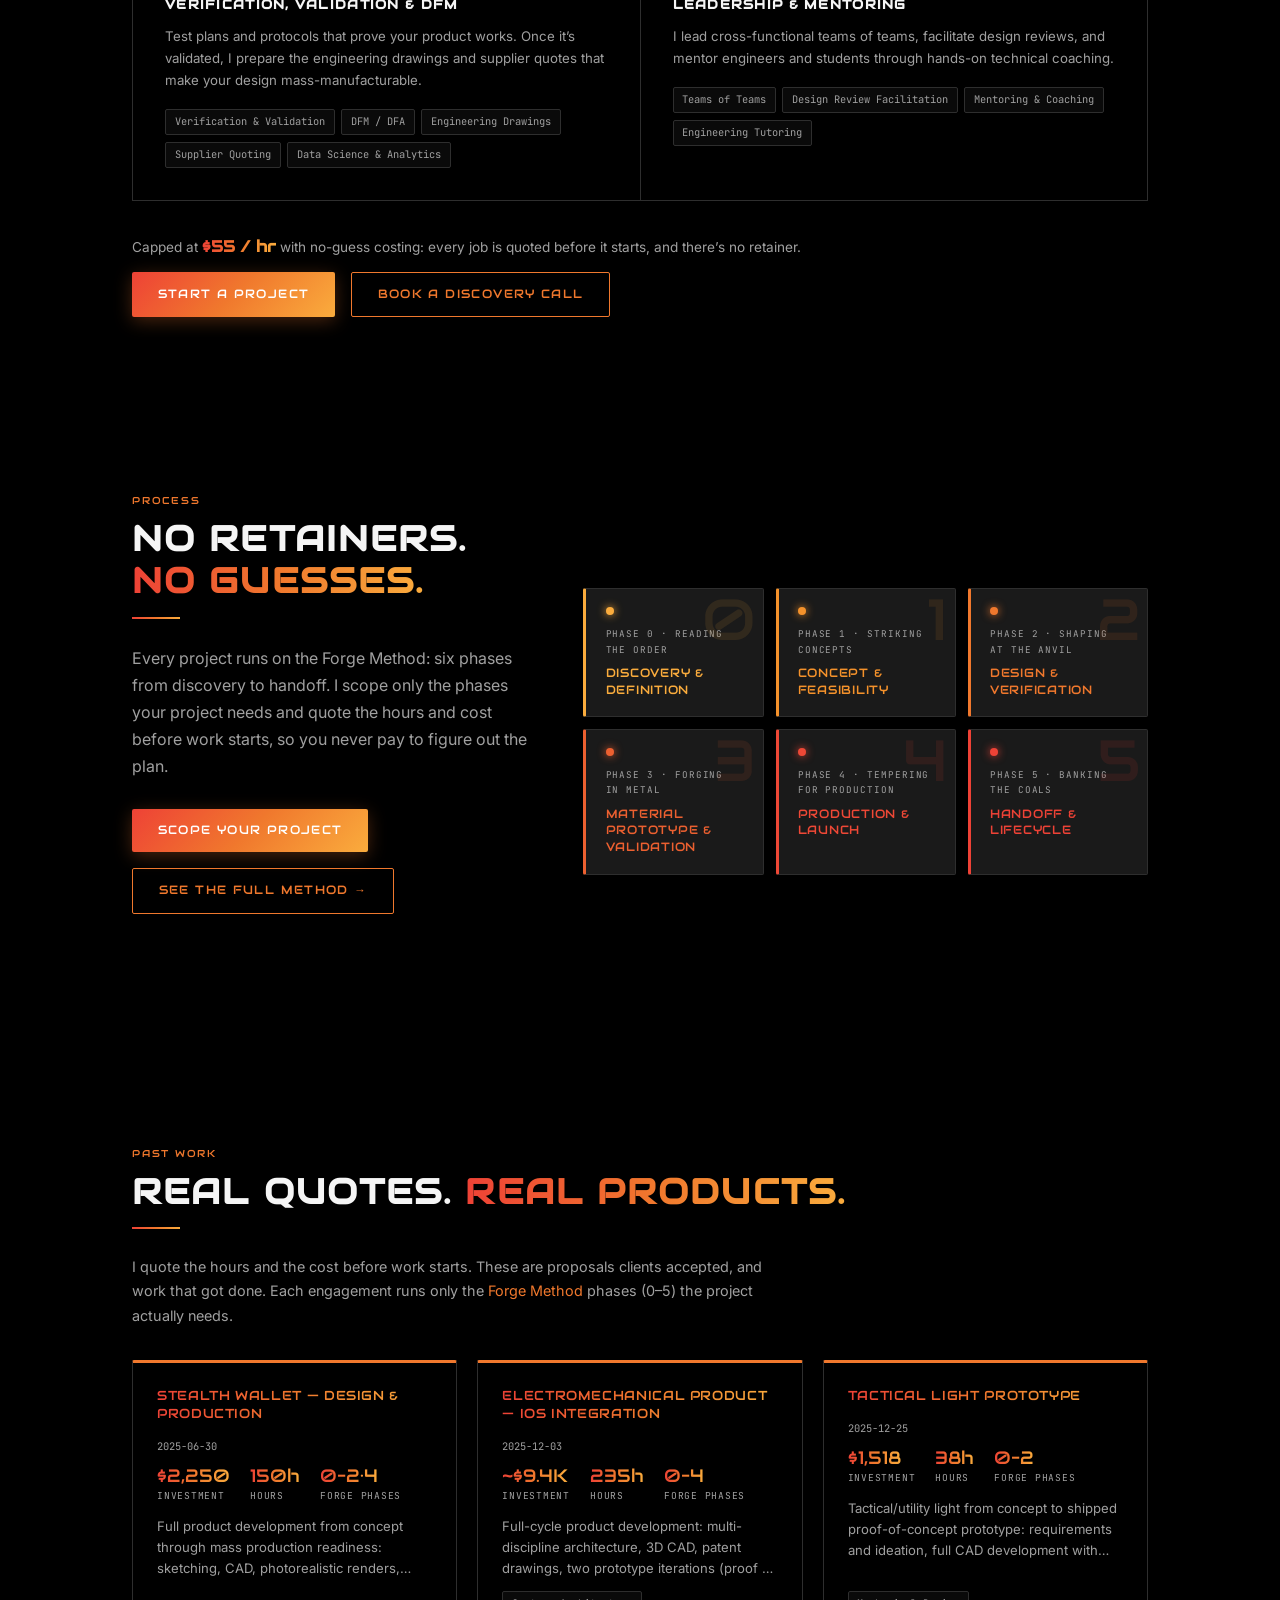
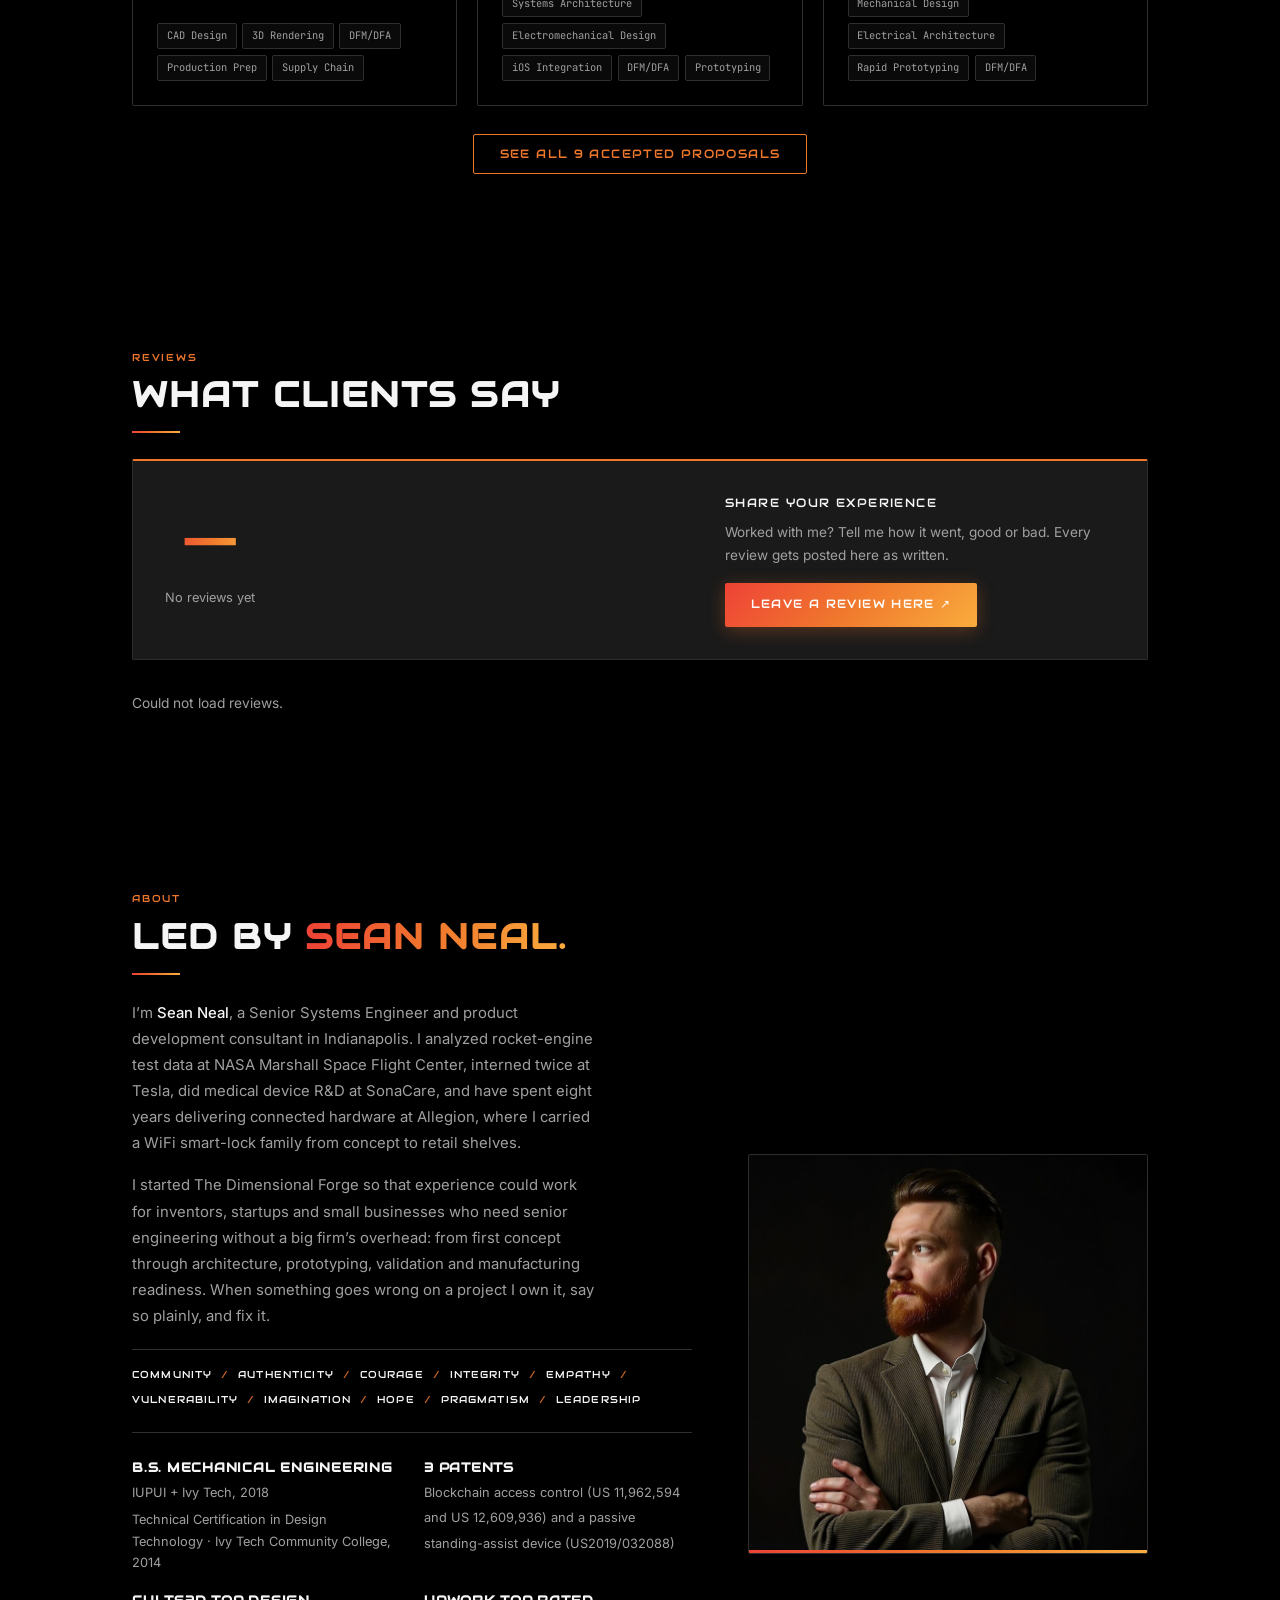
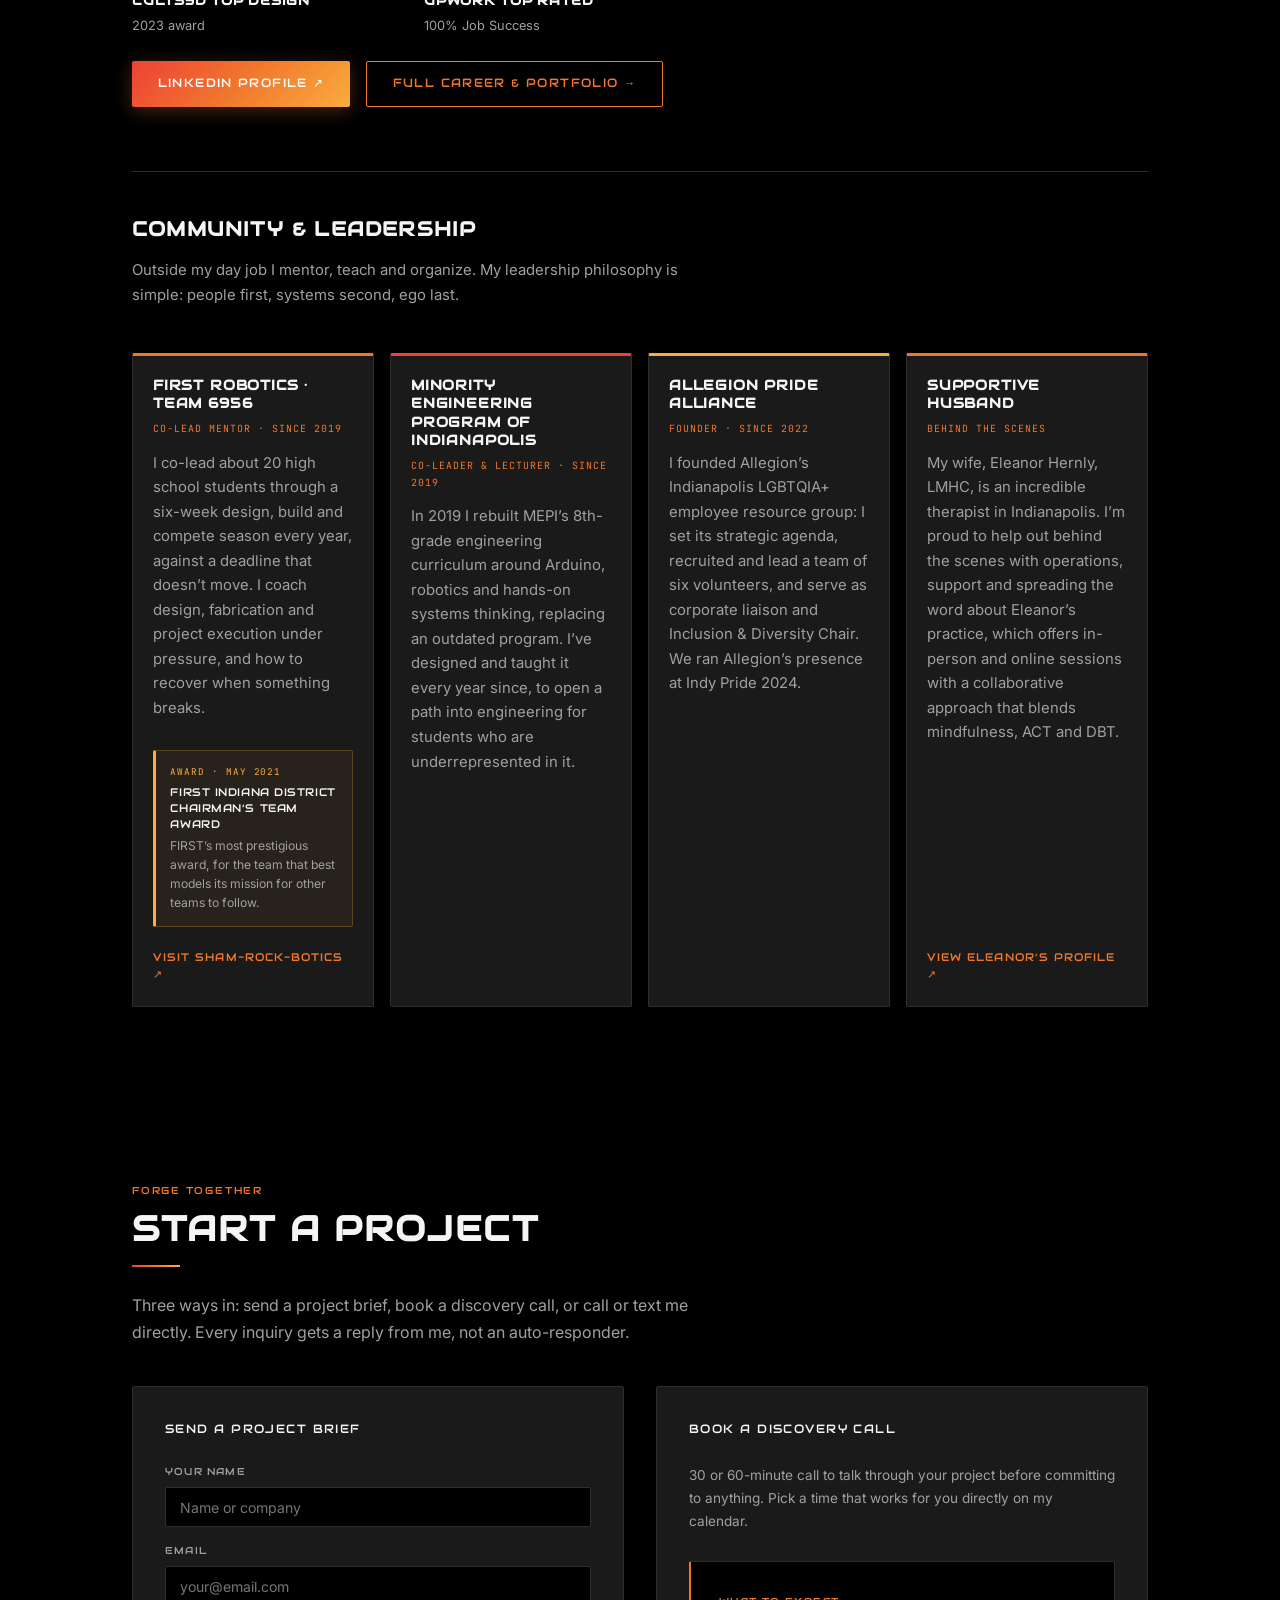
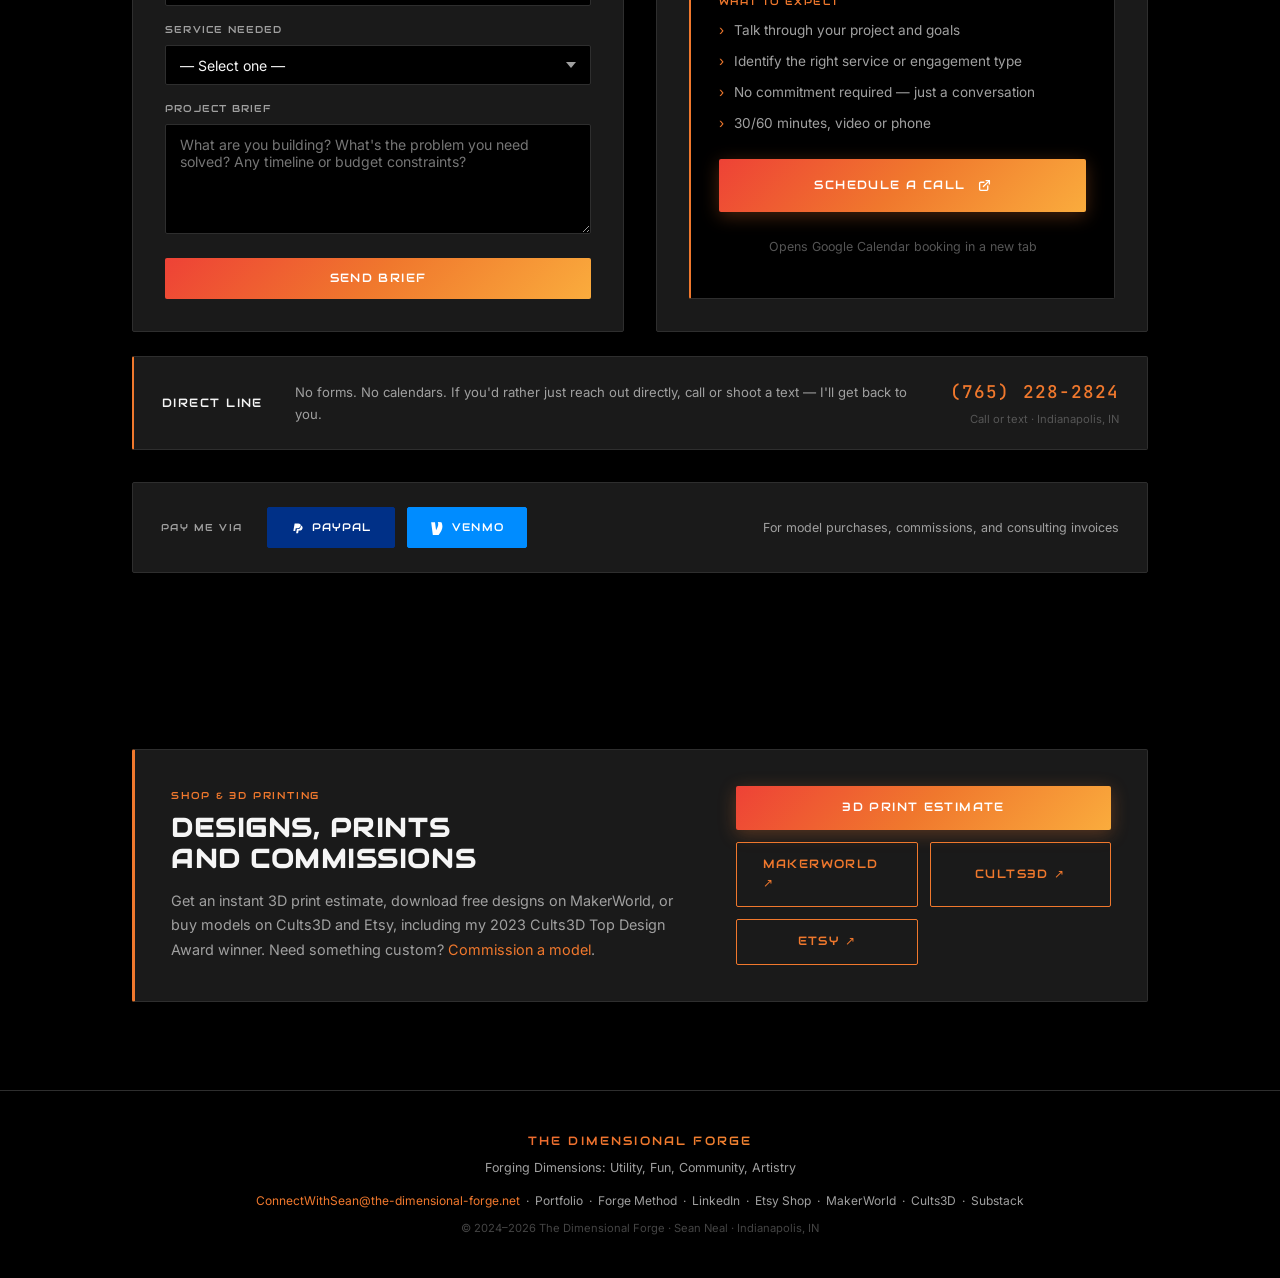
==== commit 2370fbc8: "Organize project: assets/ folders, standard web files, dead CSS removed - Move stylesheet, scripts, " ====
--- a/index.html
+++ b/index.html
@@ -35,7 +35,7 @@
   }
   </script>
   <link href="https://fonts.googleapis.com/css2?family=Audiowide&family=Inter:wght@300;400;500;600&family=JetBrains+Mono:wght@400;500&display=swap" rel="stylesheet" />
-  <link rel="stylesheet" href="styles.css" />
+  <link rel="stylesheet" href="assets/css/styles.css" />
 </head>
 
 <body>
@@ -557,7 +557,7 @@
       <hr class="rule" />
       <div class="about-short">
         <figure class="about-photo">
-          <img src="sean-neal.jpg" width="800" height="800" alt="Sean Neal, founder and lead engineer of The Dimensional Forge" loading="lazy" decoding="async" />
+          <img src="assets/img/sean-neal.jpg" width="800" height="800" alt="Sean Neal, founder and lead engineer of The Dimensional Forge" loading="lazy" decoding="async" />
         </figure>
         <div class="smith-bio">
           <p>I’m <strong>Sean Neal</strong>, a Senior Systems Engineer and product development consultant in Indianapolis. I analyzed rocket-engine test data at NASA Marshall Space Flight Center, interned twice at Tesla, did medical device R&amp;D at SonaCare, and have spent eight years delivering connected hardware at Allegion, where I carried a WiFi smart-lock family from concept to retail shelves.</p>
@@ -798,9 +798,9 @@
     </div>
   </div>
 
-  <script src="site.js"></script>
-  <script src="proposals.js"></script>
-  <script src="reviews.js"></script>
-  <script src="home.js"></script>
+  <script src="assets/js/site.js"></script>
+  <script src="assets/js/proposals.js"></script>
+  <script src="assets/js/reviews.js"></script>
+  <script src="assets/js/home.js"></script>
 </body>
 </html>
--- a/assets/css/styles.css
+++ b/assets/css/styles.css
@@ -0,0 +1,1101 @@
+/* ── Reset ──────────────────────────────────────────────────── */
+*, *::before, *::after { box-sizing: border-box; margin: 0; padding: 0; }
+html { scroll-behavior: smooth; }
+/* ── Brand tokens ───────────────────────────────────────────── */
+:root {
+  --df-red:      #EE4236;
+  --df-orange:   #F0782D;
+  --df-gold:     #FAAC3D;
+  --df-black:    #000000;
+  --df-steel:    #1A1A1A;
+  --df-brush:    #2E2E2E;
+  --df-text:     #F5F5F5;
+  --df-muted:    #A0A0A0;
+  --df-grad:     linear-gradient(90deg,  #EE4236 0%, #F0782D 50%, #FAAC3D 100%);
+  --df-grad-45:  linear-gradient(135deg, #EE4236 0%, #F0782D 50%, #FAAC3D 100%);
+}
+/* ── Base ───────────────────────────────────────────────────── */
+body {
+  background: var(--df-black);
+  color: var(--df-text);
+  font-family: 'Inter', system-ui, sans-serif;
+  font-size: 15px;
+  line-height: 1.7;
+  overflow-x: hidden;
+}
+a { color: inherit; }
+/* ── Scrollbar ──────────────────────────────────────────────── */
+::-webkit-scrollbar { width: 5px; }
+::-webkit-scrollbar-track { background: var(--df-black); }
+::-webkit-scrollbar-thumb { background: var(--df-orange); border-radius: 2px; }
+/* ── Type ───────────────────────────────────────────────────── */
+.display {
+  font-family: 'Audiowide', sans-serif;
+  text-transform: uppercase;
+  letter-spacing: 0.08em;
+}
+/* ── Utility ────────────────────────────────────────────────── */
+.container { max-width: 1080px; margin: 0 auto; padding: 0 2rem; }
+.section { padding: 6rem 0; }
+.section-dark { background: var(--df-black); }
+.rule {
+  width: 48px; height: 2px;
+  background: var(--df-grad);
+  border: none;
+  margin: 0.75rem 0 2.5rem;
+  display: block;
+}
+.label {
+  font-family: 'Audiowide', sans-serif;
+  font-size: 0.65rem;
+  letter-spacing: 0.18em;
+  text-transform: uppercase;
+  color: var(--df-orange);
+  display: block;
+  margin-bottom: 0.5rem;
+}
+.section-title {
+  font-family: 'Audiowide', sans-serif;
+  font-size: clamp(1.5rem, 3.5vw, 2.2rem);
+  text-transform: uppercase;
+  letter-spacing: 0.06em;
+  line-height: 1.2;
+  color: var(--df-text);
+}
+.section-lead {
+  color: var(--df-muted);
+  font-size: 0.95rem;
+  max-width: 520px;
+  margin-bottom: 3rem;
+}
+/* ── Buttons ────────────────────────────────────────────────── */
+.btn {
+  display: inline-flex;
+  align-items: center;
+  gap: 0.5rem;
+  padding: 0.75rem 1.6rem;
+  font-family: 'Audiowide', sans-serif;
+  font-size: 0.72rem;
+  text-transform: uppercase;
+  letter-spacing: 0.12em;
+  text-decoration: none;
+  border-radius: 2px;
+  border: none;
+  cursor: pointer;
+  transition: all 0.22s;
+}
+.btn-primary {
+  background: var(--df-grad-45);
+  color: #fff;
+  box-shadow: 0 4px 18px rgba(240,120,45,0.3);
+}
+.btn-primary:hover { transform: translateY(-2px); box-shadow: 0 8px 28px rgba(240,120,45,0.45); }
+.btn-ghost {
+  background: transparent;
+  color: var(--df-orange);
+  border: 1px solid var(--df-orange);
+}
+.btn-ghost:hover { background: rgba(240,120,45,0.08); transform: translateY(-2px); }
+/* ── NAV ────────────────────────────────────────────────────── */
+nav {
+  position: fixed; top: 0; left: 0; right: 0;
+  z-index: 100;
+  background: rgba(0,0,0,0.92);
+  backdrop-filter: blur(14px);
+  border-bottom: 1px solid var(--df-brush);
+  padding: 0.85rem 0;
+}
+nav .inner {
+  display: flex; align-items: center; justify-content: space-between;
+  max-width: 1080px; margin: 0 auto; padding: 0 2rem;
+}
+.nav-logo {
+  display: flex; align-items: center;
+  text-decoration: none;
+  height: 36px;
+  flex-shrink: 0;
+}
+.nav-logo svg { height: 36px; width: auto; }
+.nav-links { display: flex; gap: 1.1rem; list-style: none; flex-wrap: nowrap; }
+.nav-links a {
+  color: var(--df-muted);
+  text-decoration: none;
+  font-family: 'Audiowide', sans-serif;
+  font-size: 0.65rem;
+  letter-spacing: 0.14em;
+  text-transform: uppercase;
+  transition: color 0.2s;
+  white-space: nowrap;
+}
+.nav-links a:hover { color: var(--df-orange); }
+#nav-burger {
+  display: none; flex-direction: column; justify-content: center; gap: 5px;
+  width: 40px; height: 40px; margin-left: auto; padding: 0 9px;
+  background: none; border: 1px solid var(--df-brush); border-radius: 2px;
+  cursor: pointer; flex-shrink: 0;
+}
+#nav-burger span { display: block; height: 2px; background: var(--df-orange); border-radius: 1px; transition: transform 0.2s, opacity 0.2s; }
+#nav-burger.open span:nth-child(1) { transform: translateY(7px) rotate(45deg); }
+#nav-burger.open span:nth-child(2) { opacity: 0; }
+#nav-burger.open span:nth-child(3) { transform: translateY(-7px) rotate(-45deg); }
+/* Tight zone: keep all links on one row before the burger takes over */
+@media (max-width: 1199px) {
+  .nav-links { gap: 0.7rem; }
+  .nav-links a { font-size: 0.6rem; letter-spacing: 0.08em; }
+}
+@media (min-width: 900px) and (max-width: 1019px) {
+  .nav-links { gap: 0.5rem; }
+  .nav-links a { font-size: 0.56rem; letter-spacing: 0.05em; }
+  nav .inner { padding: 0 1.25rem; }
+}
+/* Burger zone: links become a dropdown panel under the fixed nav */
+@media (max-width: 899px) {
+  .nav-links {
+    display: none;
+    position: absolute; top: 100%; left: 0; right: 0;
+    flex-direction: column; gap: 0;
+    background: #000;
+    border-bottom: 1px solid var(--df-brush);
+    padding: 0.5rem 0;
+  }
+  .nav-links.open { display: flex; }
+  .nav-links a { display: block; padding: 0.85rem 2rem; font-size: 0.72rem; }
+  #nav-burger { display: flex; }
+}
+.nav-hire-me {
+  background: linear-gradient(90deg, #EE4236, #F0782D, #FAAC3D, #F0782D, #EE4236);
+  background-size: 300% auto;
+  -webkit-background-clip: text;
+  background-clip: text;
+  -webkit-text-fill-color: transparent;
+  animation: hire-me-cycle 6s linear infinite;
+}
+.nav-hire-me:hover { -webkit-text-fill-color: transparent !important; }
+@keyframes hire-me-cycle {
+  0%   { background-position: 0% center; }
+  100% { background-position: 300% center; }
+}
+/* ── HERO ───────────────────────────────────────────────────── */
+#hero {
+  min-height: 100vh;
+  display: flex; align-items: center;
+  position: relative; overflow: hidden;
+  padding-top: 80px;
+}
+.hero-bg {
+  position: absolute; inset: 0;
+  background:
+  radial-gradient(ellipse 60% 50% at 55% 50%, rgba(240,120,45,0.06) 0%, transparent 70%),
+  radial-gradient(ellipse 30% 30% at 75% 65%, rgba(238,66,54,0.04) 0%, transparent 60%);
+}
+/* Floating ember particles */
+.embers { position: fixed; inset: 0; pointer-events: none; z-index: 1; }
+.ember {
+  position: absolute; border-radius: 50%; opacity: 0;
+  animation: float linear infinite;
+}
+@keyframes float {
+  0%   { transform: translateY(0) translateX(0); opacity: 0; }
+  8%   { opacity: 0.65; }
+  88%  { opacity: 0.15; }
+  100% { transform: translateY(-100vh) translateX(var(--dx)); opacity: 0; }
+}
+.hero-content { position: relative; z-index: 1; }
+.hero-logo { width: clamp(120px, 14vw, 180px); margin-bottom: 1.75rem; }
+.hero-logo svg { width: 100%; height: auto; display: block; }
+.hero-title {
+  font-family: 'Audiowide', sans-serif;
+  font-size: clamp(2rem, 4.5vw, 3.4rem);
+  text-transform: uppercase;
+  letter-spacing: 0.06em;
+  line-height: 1.1;
+  color: var(--df-text);
+  margin: 0 0 1rem;
+  max-width: 680px;
+}
+.hero-desc {
+  color: var(--df-muted);
+  font-size: clamp(0.88rem, 1.4vw, 1rem);
+  max-width: 520px;
+  margin-bottom: 2rem;
+  line-height: 1.7;
+}
+.hero-sub {
+  font-family: 'Audiowide', sans-serif;
+  font-size: clamp(0.7rem, 1.5vw, 0.9rem);
+  letter-spacing: 0.16em;
+  text-transform: uppercase;
+  color: var(--df-muted);
+  margin-bottom: 2rem;
+}
+.hero-sub span {
+  background: var(--df-grad);
+  -webkit-background-clip: text; background-clip: text;
+  -webkit-text-fill-color: transparent;
+}
+.hero-cta { display: flex; flex-wrap: wrap; gap: 1rem; margin-bottom: 3.5rem; }
+.hero-stats { display: flex; flex-wrap: wrap; gap: 2.5rem; }
+.stat-num {
+  font-family: 'Audiowide', sans-serif;
+  font-size: 1.8rem;
+  background: var(--df-grad);
+  -webkit-background-clip: text; background-clip: text;
+  -webkit-text-fill-color: transparent;
+  line-height: 1;
+}
+.stat-lbl {
+  font-size: 0.72rem; letter-spacing: 0.08em;
+  text-transform: uppercase; color: var(--df-muted);
+}
+#substack-pill {
+  display: none;
+  width: 100%;
+  background: var(--df-steel);
+  border: 1px solid var(--df-gold);
+  border-radius: 4px;
+  padding: 0.65rem 1rem;
+  margin-top: 1.5rem;
+  text-decoration: none;
+  transition: border-color 0.2s, background 0.2s;
+  align-items: center;
+  gap: 0.75rem;
+  overflow: hidden;
+}
+#substack-pill:hover { background: var(--df-brush); border-color: var(--df-orange); }
+.sp-left {
+  flex-shrink: 0;
+  display: flex;
+  flex-direction: column;
+  gap: 0.15rem;
+}
+.sp-label {
+  font-family: 'JetBrains Mono', monospace;
+  font-size: 0.6rem;
+  color: var(--df-gold);
+  letter-spacing: 0.12em;
+}
+.sp-title {
+  flex-shrink: 0;
+  font-weight: 600;
+  font-size: 0.85rem;
+  color: var(--df-text);
+  white-space: nowrap;
+}
+.sp-desc {
+  flex: 1;
+  font-size: 0.8rem;
+  color: var(--df-muted);
+  white-space: nowrap;
+  overflow: hidden;
+  text-overflow: ellipsis;
+}
+.sp-meta {
+  font-family: 'JetBrains Mono', monospace;
+  font-size: 0.65rem;
+  color: var(--df-muted);
+}
+/* ── ABOUT ──────────────────────────────────────────────────── */
+#about .grid { display: grid; grid-template-columns: 1.1fr 0.9fr; gap: 4rem; align-items: start; }
+#about p { color: var(--df-muted); font-size: 0.93rem; margin-bottom: 1rem; }
+#about p strong { color: var(--df-text); }
+/* ── SERVICES ───────────────────────────────────────────────── */
+#services .grid {
+  display: grid; grid-template-columns: repeat(auto-fill, minmax(275px, 1fr)); gap: 1px;
+  background: var(--df-brush); border: 1px solid var(--df-brush);
+}
+.svc {
+  background: var(--df-black);
+  padding: 2rem;
+  transition: background 0.2s;
+  position: relative;
+}
+.svc:hover { background: var(--df-steel); }
+.svc-icon {
+  font-family: 'JetBrains Mono', monospace;
+  font-size: 0.68rem;
+  color: var(--df-orange);
+  letter-spacing: 0.1em;
+  margin-bottom: 0.75rem;
+  display: block;
+}
+.svc h3 {
+  font-family: 'Audiowide', sans-serif;
+  font-size: 0.8rem;
+  text-transform: uppercase;
+  letter-spacing: 0.1em;
+  color: var(--df-text);
+  margin-bottom: 0.6rem;
+}
+.svc p { color: var(--df-muted); font-size: 0.83rem; line-height: 1.65; }
+.services-rate {
+  margin-top: 2rem; margin-bottom: 0.75rem;
+  font-size: 0.85rem; color: var(--df-muted);
+}
+.services-rate strong {
+  font-family: 'Audiowide', sans-serif; font-size: 1rem;
+  background: var(--df-grad); -webkit-background-clip: text; -webkit-text-fill-color: transparent;
+}
+.services-cta { margin-top: 0; display: flex; gap: 1rem; flex-wrap: wrap; }
+/* ── CONTENT PILLARS ────────────────────────────────────────── */
+#content .pillars { display: grid; grid-template-columns: repeat(auto-fill, minmax(290px, 1fr)); gap: 1.25rem; }
+/* ── REVIEWS ────────────────────────────────────────────────── */
+#reviews .rv-layout { display: grid; grid-template-columns: 1fr 1.4fr; gap: 3rem; align-items: start; }
+.rv-summary {
+  background: var(--df-steel);
+  border: 1px solid var(--df-brush);
+  border-top: 2px solid var(--df-orange);
+  padding: 2rem; border-radius: 2px;
+  text-align: center; position: sticky; top: 90px;
+}
+.rv-big-score {
+  font-family: 'Audiowide', sans-serif;
+  font-size: 4rem; line-height: 1;
+  background: var(--df-grad); -webkit-background-clip: text;
+  background-clip: text; -webkit-text-fill-color: transparent;
+  margin-bottom: 0.3rem;
+}
+.rv-stars-display { display: flex; justify-content: center; gap: 0.25rem; margin-bottom: 0.5rem; }
+.rv-star-icon { font-size: 1.3rem; transition: transform 0.15s; }
+.rv-count { font-size: 0.8rem; color: var(--df-muted); margin-bottom: 1.5rem; }
+.rv-bars { display: flex; flex-direction: column; gap: 0.5rem; text-align: left; }
+.rv-bar-row { display: flex; align-items: center; gap: 0.6rem; font-size: 0.75rem; }
+.rv-bar-label { color: var(--df-muted); width: 1.2rem; flex-shrink: 0; font-family: 'JetBrains Mono', monospace; }
+.rv-bar-track { flex: 1; height: 6px; background: var(--df-brush); border-radius: 3px; overflow: hidden; }
+.rv-bar-fill { height: 100%; background: var(--df-grad); border-radius: 3px; transition: width 0.6s ease; }
+.rv-bar-n { color: var(--df-muted); width: 1.5rem; text-align: right; font-family: 'JetBrains Mono', monospace; font-size: 0.68rem; }
+/* Review cards list */
+.rv-list { display: flex; flex-direction: column; gap: 1rem; margin-bottom: 1.5rem; max-height: 520px; overflow-y: auto; padding-right: 4px; }
+.rv-list::-webkit-scrollbar { width: 4px; }
+.rv-list::-webkit-scrollbar-thumb { background: var(--df-brush); border-radius: 2px; }
+.rv-card {
+  background: var(--df-steel); border: 1px solid var(--df-brush);
+  padding: 1.4rem; border-radius: 2px;
+  animation: fadeUp 0.3s ease both;
+}
+@keyframes fadeUp { from { opacity: 0; transform: translateY(8px); } to { opacity: 1; transform: none; } }
+.rv-card-header { display: flex; align-items: center; justify-content: space-between; margin-bottom: 0.5rem; }
+.rv-card-name { font-weight: 600; font-size: 0.9rem; color: var(--df-text); }
+.rv-card-stars { display: flex; gap: 0.15rem; }
+.rv-card-star { font-size: 0.85rem; }
+.rv-card-date { font-family: 'JetBrains Mono', monospace; font-size: 0.65rem; color: var(--df-muted); margin-bottom: 0.6rem; }
+.rv-card-text { font-size: 0.86rem; color: var(--df-muted); line-height: 1.65; }
+/* Review form */
+.rv-form-title {
+  font-family: 'Audiowide', sans-serif; font-size: 0.75rem;
+  text-transform: uppercase; letter-spacing: 0.12em;
+  color: var(--df-text); margin-bottom: 1.25rem;
+}
+/* Star picker */
+@media (max-width: 768px) {
+  #reviews .rv-layout { grid-template-columns: 1fr; }
+  .rv-summary { position: static; }
+}
+/* ── WORK / PORTFOLIO ───────────────────────────────────────── */
+.wtag {
+  font-family: 'JetBrains Mono', monospace; font-size: 0.65rem;
+  padding: 0.2rem 0.55rem; border-radius: 2px;
+  background: rgba(255,255,255,0.04);
+  border: 1px solid var(--df-brush);
+  color: var(--df-muted);
+}
+/* ── DELIVERED ──────────────────────────────────────────────── */
+#delivered .proposals-grid { display: grid; grid-template-columns: repeat(auto-fill, minmax(320px, 1fr)); gap: 1.25rem; }
+.proposal-card {
+  background: var(--df-black);
+  border: 1px solid var(--df-brush);
+  border-top: 3px solid var(--df-orange);
+  padding: 1.5rem; border-radius: 2px;
+  transition: border-top-color 0.2s, transform 0.2s;
+  display: flex; flex-direction: column; gap: 0.75rem;
+}
+.proposal-card:hover { border-top-color: var(--df-red); transform: translateY(-3px); }
+.proposal-date {
+  font-family: 'JetBrains Mono', monospace; font-size: 0.65rem;
+  color: var(--df-muted); display: block; margin-top: 0.2rem;
+}
+.proposal-title {
+  font-family: 'Audiowide', sans-serif; font-size: 0.8rem;
+  text-transform: uppercase; letter-spacing: 0.05em;
+  background: var(--df-grad); -webkit-background-clip: text; -webkit-text-fill-color: transparent;
+  line-height: 1.4;
+}
+.proposal-stats { display: flex; gap: 1.25rem; flex-wrap: wrap; }
+.pstat { display: flex; flex-direction: column; align-items: flex-start; }
+.pstat-val {
+  font-family: 'Audiowide', sans-serif; font-size: 1.1rem;
+  background: var(--df-grad); -webkit-background-clip: text; -webkit-text-fill-color: transparent;
+  line-height: 1;
+}
+.pstat-lbl {
+  font-family: 'JetBrains Mono', monospace; font-size: 0.6rem;
+  color: var(--df-muted); text-transform: uppercase; letter-spacing: 0.08em; margin-top: 0.15rem;
+}
+.proposal-desc {
+  color: var(--df-muted); font-size: 0.82rem; line-height: 1.6;
+  display: -webkit-box; -webkit-line-clamp: 3; -webkit-box-orient: vertical; overflow: hidden;
+}
+.proposal-tags { display: flex; flex-wrap: wrap; gap: 0.35rem; margin-top: auto; }
+.proposal-card { cursor: pointer; }
+@media (max-width: 768px) {
+  #delivered .proposals-grid { grid-template-columns: 1fr; }
+}
+/* ── PROPOSAL MODAL ──────────────────────────────────────────── */
+.pmodal-backdrop {
+  display: none; position: fixed; inset: 0; z-index: 500;
+  background: rgba(0,0,0,0.82); backdrop-filter: blur(4px);
+  align-items: center; justify-content: center; padding: 1.5rem;
+}
+.pmodal-backdrop.open { display: flex; }
+.pmodal {
+  background: #0e0e0e; border: 1px solid var(--df-brush);
+  border-top: 3px solid var(--df-orange);
+  border-radius: 2px; width: 100%; max-width: 680px;
+  max-height: 88vh; overflow-y: auto;
+  padding: 2rem; position: relative;
+}
+.pmodal-close {
+  position: sticky; top: 0; float: right; margin: -0.5rem -0.5rem 0.5rem 1rem;
+  background: none; border: 1px solid var(--df-brush); color: var(--df-muted);
+  font-family: 'JetBrains Mono', monospace; font-size: 0.75rem;
+  padding: 0.2rem 0.6rem; border-radius: 2px; cursor: pointer;
+  transition: border-color 0.15s, color 0.15s;
+}
+.pmodal-close:hover { border-color: var(--df-red); color: var(--df-text); }
+.pmodal-label {
+  font-family: 'JetBrains Mono', monospace; font-size: 0.62rem;
+  text-transform: uppercase; letter-spacing: 0.12em; color: var(--df-orange);
+  margin-bottom: 0.25rem;
+}
+.pmodal-title {
+  font-family: 'Audiowide', sans-serif; font-size: 1rem;
+  text-transform: uppercase; letter-spacing: 0.05em;
+  background: var(--df-grad); -webkit-background-clip: text; -webkit-text-fill-color: transparent;
+  line-height: 1.4; margin-bottom: 1.25rem;
+}
+.pmodal-stats {
+  display: flex; gap: 1.5rem; flex-wrap: wrap;
+  padding: 1rem; background: rgba(255,255,255,0.03);
+  border: 1px solid var(--df-brush); border-radius: 2px;
+  margin-bottom: 1.5rem;
+}
+.pmodal-phase {
+  border-left: 2px solid var(--df-brush); padding-left: 1rem;
+  margin-bottom: 1.25rem;
+}
+.pmodal-phase-title {
+  font-family: 'Audiowide', sans-serif; font-size: 0.72rem;
+  text-transform: uppercase; letter-spacing: 0.06em;
+  color: var(--df-orange); margin-bottom: 0.5rem;
+}
+.pmodal-phase ul { list-style: none; padding: 0; margin: 0; }
+.pmodal-phase ul li {
+  font-size: 0.83rem; color: var(--df-muted); line-height: 1.7; padding-left: 1rem;
+  position: relative;
+}
+.pmodal-phase ul li::before { content: '›'; position: absolute; left: 0; color: var(--df-orange); }
+.pmodal-section-label {
+  font-family: 'JetBrains Mono', monospace; font-size: 0.62rem;
+  text-transform: uppercase; letter-spacing: 0.1em; color: var(--df-muted);
+  margin: 1.25rem 0 0.6rem;
+}
+.pmodal-deliverables {
+  font-size: 0.83rem; color: var(--df-muted); line-height: 1.7;
+  border-left: 2px solid var(--df-brush); padding-left: 1rem; margin-bottom: 1.25rem;
+}
+/* ── BOOK ────────────────────────────────────────────────────── */
+#book .book-layout { display: grid; grid-template-columns: 1fr 1fr; gap: 2rem; align-items: stretch; }
+.book-panel {
+  background: var(--df-steel); border: 1px solid var(--df-brush);
+  padding: 2rem; border-radius: 2px;
+  display: flex; flex-direction: column;
+}
+.book-panel-title {
+  font-family: 'Audiowide', sans-serif; font-size: 0.75rem;
+  text-transform: uppercase; letter-spacing: 0.12em;
+  color: var(--df-text); margin-bottom: 1.5rem;
+}
+.bk-field { margin-bottom: 1rem; }
+.bk-field label {
+  display: block; font-family: 'Audiowide', sans-serif;
+  font-size: 0.62rem; text-transform: uppercase; letter-spacing: 0.12em;
+  color: var(--df-muted); margin-bottom: 0.4rem;
+}
+.bk-field input, .bk-field textarea, .bk-field select {
+  width: 100%; background: var(--df-black);
+  border: 1px solid var(--df-brush); border-radius: 2px;
+  padding: 0.65rem 0.85rem; color: var(--df-text);
+  font-family: 'Inter', sans-serif; font-size: 0.88rem;
+  outline: none; transition: border-color 0.2s; resize: vertical;
+  -webkit-appearance: none; appearance: none;
+}
+.bk-field input:focus, .bk-field textarea:focus, .bk-field select:focus { border-color: var(--df-orange); }
+.bk-field textarea { min-height: 110px; }
+.bk-field select {
+  background-image: url("data:image/svg+xml,%3Csvg xmlns='http://www.w3.org/2000/svg' width='10' height='6'%3E%3Cpath d='M0 0l5 6 5-6z' fill='%23A0A0A0'/%3E%3C/svg%3E");
+  background-repeat: no-repeat; background-position: right 0.85rem center;
+  padding-right: 2rem; cursor: pointer;
+}
+.bk-submit {
+  width: 100%; margin-top: auto;
+  background: var(--df-grad-45); color: #fff;
+  border: none; border-radius: 2px; cursor: pointer;
+  font-family: 'Audiowide', sans-serif; font-size: 0.72rem;
+  text-transform: uppercase; letter-spacing: 0.12em;
+  padding: 0.85rem; transition: opacity 0.2s, transform 0.2s;
+}
+.bk-submit:hover { opacity: 0.88; transform: translateY(-1px); }
+@media (max-width: 768px) {
+  #book .book-layout { grid-template-columns: 1fr; }
+}
+/* Payment methods */
+.pay-strip {
+  margin-top: 2rem;
+  padding: 1.5rem 1.75rem;
+  background: var(--df-steel); border: 1px solid var(--df-brush);
+  border-radius: 2px;
+  display: flex; align-items: center; gap: 1.5rem; flex-wrap: wrap;
+}
+.pay-strip-label {
+  font-family: 'Audiowide', sans-serif; font-size: 0.65rem;
+  text-transform: uppercase; letter-spacing: 0.14em; color: var(--df-muted);
+  flex-shrink: 0;
+}
+.pay-btns { display: flex; gap: 0.75rem; flex-wrap: wrap; }
+.pay-btn {
+  display: inline-flex; align-items: center; gap: 0.5rem;
+  padding: 0.65rem 1.4rem;
+  border-radius: 2px; text-decoration: none;
+  font-family: 'Audiowide', sans-serif; font-size: 0.68rem;
+  text-transform: uppercase; letter-spacing: 0.1em;
+  border: 1px solid var(--df-brush);
+  transition: all 0.2s;
+}
+.pay-btn-paypal { background: #003087; color: #fff; border-color: #003087; }
+.pay-btn-paypal:hover { background: #002267; }
+.pay-btn-venmo { background: #008CFF; color: #fff; border-color: #008CFF; }
+.pay-btn-venmo:hover { background: #006fd6; }
+.pay-note { font-size: 0.78rem; color: var(--df-muted); margin-left: auto; }
+/* ── EXPERIENCE ─────────────────────────────────────────────── */
+.timeline { position: relative; padding-left: 1.5rem; }
+.timeline::before {
+  content: ''; position: absolute; left: 0; top: 8px; bottom: 0;
+  width: 1px;
+  background: linear-gradient(180deg, var(--df-orange), transparent);
+}
+/* ── FOOTER ─────────────────────────────────────────────────── */
+footer {
+  background: var(--df-black);
+  border-top: 1px solid var(--df-brush);
+  padding: 2.5rem 0;
+  text-align: center;
+}
+footer .f-brand {
+  font-family: 'Audiowide', sans-serif; font-size: 0.75rem;
+  text-transform: uppercase; letter-spacing: 0.18em;
+  background: var(--df-grad);
+  -webkit-background-clip: text; background-clip: text;
+  -webkit-text-fill-color: transparent;
+  margin-bottom: 0.4rem;
+}
+footer p { color: var(--df-muted); font-size: 0.78rem; }
+/* ── RESPONSIVE ─────────────────────────────────────────────── */
+@media (max-width: 768px) {
+  #about .grid { grid-template-columns: 1fr; }
+}
+/* ═══════════════════════════════════════════════════════
+   VENN CHAT WIDGET
+   ═══════════════════════════════════════════════════════ */
+#venn-widget {
+  position: relative; flex-shrink: 0; margin-left: 1rem;
+  font-family: 'JetBrains Mono', monospace;
+}
+/* Toggle button — nav-sized */
+#venn-toggle {
+  width: 44px; height: 44px; background: #120500;
+  border: 1px solid #994400; border-radius: 6px;
+  cursor: pointer; padding: 2px; overflow: hidden;
+  position: relative; display: block;
+  box-shadow: 0 0 0 1px #3a1500, 0 0 12px rgba(200,90,0,0.35);
+  transition: box-shadow 0.3s;
+}
+#venn-toggle:hover { box-shadow: 0 0 0 1px #662200, 0 0 20px rgba(220,100,0,0.55); }
+#venn-toggle::after {
+  content: ''; position: absolute; inset: 0;
+  background: repeating-linear-gradient(0deg,rgba(0,0,0,0) 0px,rgba(0,0,0,0) 1px,rgba(0,0,0,0.13) 1px,rgba(0,0,0,0.13) 2px);
+  pointer-events: none; z-index: 2;
+}
+#venn-toggle svg { width: 100%; height: 100%; image-rendering: pixelated; display: block; }
+/* Panel — drops down from nav */
+#venn-panel {
+  position: absolute; top: calc(100% + 10px); right: 0; width: 300px;
+  background: #0a0300; border: 2px solid #994400; border-radius: 8px;
+  box-shadow: 0 0 0 1px #3a1500, 0 0 40px rgba(200,90,0,0.25);
+  display: none; flex-direction: column; overflow: hidden; z-index: 200;
+}
+#venn-panel.venn-open { display: flex; }
+/* Panel header */
+#venn-panel-header {
+  background: #120500; border-bottom: 1px solid #1a0800;
+  padding: 8px 10px; display: flex; align-items: center; gap: 10px; flex-shrink: 0;
+}
+.venn-crt-mini {
+  position: relative; border: 1px solid #994400; border-radius: 4px;
+  background: #120500; overflow: hidden; flex-shrink: 0;
+  width: 48px; height: 48px; padding: 2px; box-shadow: 0 0 10px rgba(200,90,0,0.3);
+}
+.venn-crt-mini::after {
+  content: ''; position: absolute; inset: 0;
+  background: repeating-linear-gradient(0deg,rgba(0,0,0,0) 0px,rgba(0,0,0,0) 1px,rgba(0,0,0,0.13) 1px,rgba(0,0,0,0.13) 2px);
+  pointer-events: none; z-index: 2;
+}
+.venn-crt-mini::before {
+  content: ''; position: absolute; width: 100%; height: 35%;
+  background: linear-gradient(to bottom,transparent 0%,rgba(255,110,0,0.04) 50%,transparent 100%);
+  animation: venn-scan-beam 5s linear infinite; pointer-events: none; z-index: 3;
+}
+.venn-crt-mini svg { width: 100%; height: 100%; image-rendering: pixelated; display: block; }
+#venn-header-info { flex: 1; min-width: 0; }
+#venn-header-name {
+  font-family: 'Audiowide', sans-serif; font-size: 0.65rem;
+  letter-spacing: 0.14em; text-transform: uppercase;
+  color: #00ee44; display: block;
+}
+#venn-header-sub {
+  font-size: 0.57rem; letter-spacing: 0.08em; text-transform: uppercase;
+  color: #886644; margin-top: 1px; display: block;
+}
+#venn-header-status {
+  font-size: 0.57rem; letter-spacing: 0.08em; text-transform: uppercase;
+  color: #aa6633; margin-top: 3px; display: block;
+}
+#venn-header-status.venn-live { color: #00cc44; }
+#venn-close {
+  background: none; border: 1px solid #553300; color: #aa6633;
+  font-family: 'JetBrains Mono', monospace; font-size: 0.6rem;
+  padding: 4px 7px; border-radius: 3px; cursor: pointer;
+  letter-spacing: 1px; transition: border-color 0.15s, color 0.15s; flex-shrink: 0;
+}
+#venn-close:hover { border-color: #994400; color: #ff8844; }
+/* Messages */
+#venn-about-bar {
+  border-bottom: 1px solid #1a0800;
+  padding: 5px 10px;
+  background: #0d0300;
+  flex-shrink: 0;
+}
+#venn-about-link {
+  display: inline-flex; align-items: center; gap: 5px;
+  color: #cc4400; text-decoration: none;
+  font-family: 'JetBrains Mono', monospace;
+  font-size: 0.6rem; letter-spacing: 0.1em; text-transform: uppercase;
+  transition: color 0.2s;
+}
+#venn-about-link:hover { color: #ff7722; }
+/* Telegram CTA (replaces the old chat box — Venn chats over Telegram now) */
+#venn-cta {
+  flex: 1; display: flex; flex-direction: column;
+  align-items: center; justify-content: center; text-align: center;
+  gap: 14px; padding: 24px 18px; min-height: 150px;
+}
+#venn-cta-text {
+  margin: 0; color: #c9a98c; font-size: 0.72rem; line-height: 1.55;
+  font-family: 'JetBrains Mono', monospace;
+}
+#venn-cta-btn {
+  display: inline-flex; align-items: center; gap: 8px;
+  background: #cc4400; border: 1px solid #ff7722; color: #120500;
+  font-family: 'JetBrains Mono', monospace; font-size: 0.72rem; font-weight: 700;
+  letter-spacing: 0.08em; text-transform: uppercase; text-decoration: none;
+  padding: 9px 16px; border-radius: 4px; cursor: pointer;
+  transition: background 0.15s, box-shadow 0.15s;
+}
+#venn-cta-btn:hover { background: #ff6600; box-shadow: 0 0 18px rgba(255,110,0,0.4); }
+#venn-cta-btn svg { width: 15px; height: 15px; }
+/* Keyframes */
+@keyframes venn-scan-beam { 0% { top: -35%; } 100% { top: 100%; } }
+@keyframes venn-eye-pulse { 0%,100%{opacity:1} 50%{opacity:0.70} }
+@keyframes venn-ant-l { 0%,87%,100%{opacity:1} 93%{opacity:0.12} }
+@keyframes venn-ant-r { 0%,87%,100%{opacity:1} 93%{opacity:0.12} }
+.venn-eye-anim { animation: venn-eye-pulse 2.8s ease-in-out infinite; }
+.venn-ant-l { animation: venn-ant-l 3.6s ease-in-out infinite; }
+.venn-ant-r { animation: venn-ant-r 3.6s ease-in-out infinite 1.8s; }
+/* ═══════════════════════════════════════════════════════
+   REFRESH LAYER — 2026-10 restructure
+   Anchors kept: DF mark, black, red→gold gradient, mono // labels,
+   embers and Audiowide titles. Evolved: sheet layout
+   Audiowide reserved for wordmark, labels and buttons; sheet layout
+   for the portfolio; line-art diagrams drawn in the gradient.
+   ═══════════════════════════════════════════════════════ */
+:root { --df-display: 'Audiowide', sans-serif; }
+.section { padding: 5.5rem 0; }
+/* Titles stay Audiowide */
+.section-title, .hero-title, .svc h3, .proposal-title, .rv-form-title { font-family: var(--df-display); }
+.section-title { font-size: clamp(1.5rem, 3.5vw, 2.2rem); text-transform: uppercase; letter-spacing: 0.06em; line-height: 1.2; max-width: 26ch; text-wrap: balance; }
+.label { font-size: 0.62rem; }
+.rule { margin: 0.9rem 0 1.6rem; }
+.section-lead { font-size: 1rem; max-width: 58ch; margin-bottom: 2.5rem; }
+/* ── Hero ─────────────────────────────────────────────── */
+#hero { min-height: 100vh; min-height: 100svh; padding-top: 90px; padding-bottom: 2.5rem; box-sizing: border-box; }
+.hero-logo { width: clamp(90px, 9vw, 120px); margin-bottom: 1.5rem; }
+.hero-title { font-size: clamp(2rem, 4.5vw, 3.4rem); text-transform: uppercase; letter-spacing: 0.06em; line-height: 1.1; max-width: 680px; text-wrap: balance; }
+.hero-title em { font-style: normal; background: var(--df-grad); -webkit-background-clip: text; background-clip: text; -webkit-text-fill-color: transparent; }
+.hero-desc { font-size: clamp(0.95rem, 1.5vw, 1.08rem); max-width: 56ch; }
+.hero-desc strong { color: var(--df-text); font-weight: 500; }
+.hero-sub { font-size: 0.68rem; }
+.hero-stats { gap: 2rem 2.75rem; border-top: 1px solid var(--df-brush); padding-top: 1.75rem; }
+/* Desktop: large logo in a right column beside the copy; stats + pill run full width below */
+@media (min-width: 900px) {
+  .hero-content { display: grid; grid-template-columns: minmax(0, 1fr) clamp(220px, 26vw, 320px); column-gap: clamp(2rem, 4vw, 3.5rem); align-items: start; }
+  .hero-content > * { grid-column: 1; }
+  .hero-content > .hero-logo { grid-column: 2; grid-row: 1 / span 4; align-self: center; width: 100%; margin: 0; }
+  .hero-content > .hero-stats, .hero-content > #substack-pill { grid-column: 1 / -1; }
+}
+/* ── Drawings (shared) ────────────────────────────────── */
+.dr-ink { stroke: var(--df-text); fill: none; stroke-width: 1.1; stroke-linecap: round; stroke-linejoin: round; }
+.dr-axis { stroke: var(--df-muted); fill: none; stroke-width: 0.7; stroke-dasharray: 3 3; opacity: 0.6; stroke-linecap: round; }
+.dr-hot { stroke: url(#dfs); fill: none; stroke-width: 1.4; stroke-linecap: round; }
+.rf-schematic .dr-hot { stroke: var(--df-orange); }
+.dr-lbl { font-family: 'JetBrains Mono', monospace; font-size: 10px; fill: var(--df-muted); }
+.dr-lbl-hot { fill: var(--df-orange); }
+@media (prefers-reduced-motion: no-preference) {
+  @keyframes rf-draw { to { stroke-dashoffset: 0; } }
+  @keyframes rf-fade { to { opacity: 1; } }
+}
+/* ── Sheets ───────────────────────────────────────────── */
+.sheet { display: grid; grid-template-columns: minmax(0, 4fr) minmax(0, 8fr); gap: 2rem 3.5rem; padding: 4rem 0; border-bottom: 1px solid var(--df-brush); scroll-margin-top: 90px; }
+.sheet:last-of-type { border-bottom: 0; }
+.works { min-width: 0; }
+.rf-schematic { margin: 0 0 1.4rem; overflow-x: auto; }
+.rf-schematic svg { width: 100%; min-width: 520px; height: auto; display: block; }
+/* ── The Smith (about + experience + community) ───────── */
+.smith-bio p { color: var(--df-muted); font-size: 0.95rem; line-height: 1.75; margin-bottom: 1rem; max-width: 52ch; }
+.smith-bio p strong { color: var(--df-text); font-weight: 500; }
+.smith-bio .hero-cta { margin: 1.5rem 0 0; }
+.smith-facts { display: grid; grid-template-columns: 1fr 1fr; gap: 1rem 1.5rem; margin-top: 2rem; border-top: 1px solid var(--df-brush); padding-top: 1.5rem; }
+.smith-fact b { display: block; font-family: var(--df-display); font-size: 0.8rem; text-transform: uppercase; letter-spacing: 0.06em; color: var(--df-text); }
+.smith-fact span { font-size: 0.8rem; color: var(--df-muted); }
+/* ── Responsive ───────────────────────────────────────── */
+@media (max-width: 960px) {
+  .sheet { grid-template-columns: 1fr; padding: 3rem 0; }
+  .proposal-card { grid-template-columns: minmax(0, 1fr) auto; }
+  .proposal-stats { grid-column: 1 / -1; }
+  .proposal-tags, .proposal-card::after { display: none; }
+}
+@media (max-width: 640px) {
+  .smith-facts { grid-template-columns: 1fr; }
+}
+/* ── Proof strip ──────────────────────────────────────── */
+#delivered { padding-bottom: 1rem; }
+/* ── Reviews as named testimonials ────────────────────── */
+#reviews { padding-top: 2.5rem; }
+.rv-list { max-height: none; overflow: visible; display: grid; grid-template-columns: 1fr; gap: 1rem; }
+.rv-card { position: relative; padding: 1.6rem 1.6rem 1.4rem 2.4rem; border-left: 3px solid var(--df-orange); }
+.rv-card::before { content: '\201C'; position: absolute; left: 0.9rem; top: 0.9rem; font-family: Georgia, serif; font-size: 2.2rem; line-height: 1; color: var(--df-orange); opacity: 0.8; }
+.rv-card-text { font-size: 1rem; color: var(--df-text); line-height: 1.65; order: -1; margin-bottom: 0.9rem; }
+.rv-card { display: flex; flex-direction: column; }
+.rv-card-header { margin: 0; }
+.rv-card-name { font-family: var(--df-display); font-size: 0.75rem; text-transform: uppercase; letter-spacing: 0.08em; }
+.rv-card-date { margin: 0.2rem 0 0; }
+/* ── Reviews as a grid: summary band on top, masonry cards below ── */
+#reviews .rv-layout { grid-template-columns: 1fr; gap: 2rem; }
+.rv-summary { position: static; display: grid; grid-template-columns: auto minmax(0, 1fr) minmax(0, 1fr); gap: 2.5rem; align-items: center; text-align: left; }
+.rv-score-block { text-align: center; }
+.rv-score-block .rv-count { margin-bottom: 0; }
+.rv-cta p { color: var(--df-muted); font-size: 0.85rem; margin: 0 0 1rem; }
+.rv-cta .rv-form-title { margin-bottom: 0.5rem; }
+.rv-list { display: block; columns: 3 280px; column-gap: 1rem; margin-bottom: 0; }
+.rv-card { break-inside: avoid; margin-bottom: 1rem; }
+.rv-card.rv-hidden { display: none; }
+.rv-more { display: flex; margin: 0.5rem auto 0; }
+.rv-more[hidden] { display: none; }
+@media (max-width: 900px) {
+  .rv-summary { grid-template-columns: 1fr; gap: 1.75rem; }
+}
+/* ── Values row (hero) ───────────────────────────── */
+.values { list-style: none; display: flex; flex-wrap: wrap; gap: 0.5rem 0; margin: 0.5rem 0 0; padding: 1.1rem 0 0; border-top: 1px solid var(--df-brush); max-width: 560px; }
+.values li { font-family: 'Audiowide', sans-serif; font-size: 0.6rem; letter-spacing: 0.12em; text-transform: uppercase; color: var(--df-text); white-space: nowrap; }
+.values li:not(:last-child)::after { content: '/'; color: var(--df-orange); margin: 0 0.55rem; opacity: 0.85; }
+/* ── Skill box mapped to rows ────────────────────── */
+.also { margin-top: 0.8rem; font-size: 0.75rem; color: var(--df-muted); line-height: 1.5; }
+.also span { color: var(--df-text); opacity: 0.75; }
+.smith-bio .also { font-size: 0.75rem; margin: 0.8rem 0 0; max-width: none; }
+/* ════════════════════════════════════════════════════════════════
+   v2 landing + portfolio layout
+   ════════════════════════════════════════════════════════════════ */
+.section-title em.grad { font-style: normal; background: var(--df-grad); -webkit-background-clip: text; background-clip: text; -webkit-text-fill-color: transparent; }
+.nav-links a[aria-current="page"] { color: var(--df-orange); }
+.page-first { padding-top: 8rem; }
+/* Hero trust bar */
+.hero-stats.trust { display: grid; grid-template-columns: repeat(5, minmax(0, 1fr)); gap: 1.5rem; }
+.trust-item { display: flex; align-items: center; gap: 0.8rem; min-width: 0; }
+.trust-ic { flex-shrink: 0; width: 38px; height: 38px; display: grid; place-items: center; background: var(--df-steel); border: 1px solid var(--df-brush); border-radius: 2px; color: var(--df-orange); }
+.trust-ic svg { width: 18px; height: 18px; }
+.trust .stat-num { font-size: 1.15rem; white-space: nowrap; }
+.trust .stat-lbl { font-size: 0.62rem; margin-top: 0.3rem; }
+@media (max-width: 1019px) {
+  .hero-stats.trust { grid-template-columns: repeat(3, minmax(0, 1fr)); }
+}
+@media (max-width: 640px) {
+  .hero-stats.trust { grid-template-columns: repeat(2, minmax(0, 1fr)); gap: 1.25rem 1rem; }
+}
+/* Delivered: featured three, rest behind "See all" */
+#delivered { padding-bottom: 5.5rem; }
+.proposals-grid:not(.show-all) .is-extra { display: none; }
+.proposals-more { display: flex; justify-content: center; margin-top: 1.75rem; }
+.proposal-card:focus-visible { outline: none; box-shadow: 0 0 0 1px var(--df-orange); }
+/* Services: four practice areas, 2 × 2 */
+#services .grid.pillars { grid-template-columns: repeat(2, minmax(0, 1fr)); margin-bottom: 2rem; }
+.svc-tags { display: flex; flex-wrap: wrap; gap: 0.4rem; margin-top: 1.1rem; }
+@media (max-width: 768px) {
+  #services .grid.pillars { grid-template-columns: 1fr; }
+}
+/* Process: six Forge Method phases */
+.process-layout { display: grid; grid-template-columns: minmax(0, 5fr) minmax(0, 7fr); gap: 3rem; align-items: center; }
+.process-layout .section-lead { margin-bottom: 1.75rem; }
+.phase-grid { display: grid; grid-template-columns: repeat(3, minmax(0, 1fr)); gap: 0.75rem; }
+.phase { --pc: var(--df-orange); position: relative; overflow: hidden; display: flex; flex-direction: column; gap: 0.4rem; background: var(--df-steel); border: 1px solid var(--df-brush); border-left: 3px solid var(--pc); border-radius: 2px; padding: 1.1rem 1.2rem; min-height: 7rem; transition: background 0.2s, box-shadow 0.2s; }
+.phase:hover { background: #202020; box-shadow: inset 0 0 0 1px var(--pc); }
+.phase-wm { position: absolute; right: 0.4rem; top: 0.1rem; font-family: var(--df-display); font-size: 3.6rem; line-height: 1; color: var(--pc); opacity: 0.1; pointer-events: none; }
+.phase-dot { width: 8px; height: 8px; border-radius: 50%; background: var(--pc); box-shadow: 0 0 8px var(--pc); margin-bottom: 0.35rem; }
+.phase-n { font-family: 'JetBrains Mono', monospace; font-size: 0.58rem; color: var(--df-muted); letter-spacing: 0.1em; text-transform: uppercase; }
+.phase-t { position: relative; font-family: var(--df-display); font-size: 0.78rem; text-transform: uppercase; letter-spacing: 0.06em; line-height: 1.35; color: var(--pc); }
+@media (max-width: 900px) {
+  .process-layout { grid-template-columns: 1fr; }
+}
+@media (max-width: 520px) {
+  .phase-grid { grid-template-columns: repeat(2, minmax(0, 1fr)); }
+}
+/* Reviews no longer sit directly under Delivered */
+#reviews { padding-top: 5.5rem; }
+/* About (short): photo beside bio + facts */
+.about-short { display: grid; grid-template-columns: minmax(0, 7fr) minmax(0, 5fr); gap: 3.5rem; align-items: center; }
+.about-photo { order: 2; position: relative; margin: 0; border: 1px solid var(--df-brush); border-radius: 2px; overflow: hidden; background: var(--df-steel); }
+.about-photo img { display: block; width: 100%; height: auto; aspect-ratio: 1; object-fit: cover; }
+.about-photo::after { content: ''; position: absolute; left: 0; right: 0; bottom: 0; height: 3px; background: var(--df-grad); }
+.about-short .smith-facts { margin-top: 1.5rem; }
+@media (max-width: 900px) {
+  .about-short { grid-template-columns: 1fr; gap: 2rem; }
+  .about-photo { order: 0; max-width: 340px; }
+}
+/* Shop strip */
+.shop-strip { display: grid; grid-template-columns: minmax(0, 7fr) minmax(0, 5fr); gap: 2.5rem; align-items: center; background: var(--df-steel); border: 1px solid var(--df-brush); border-left: 3px solid var(--df-orange); border-radius: 2px; padding: 2.25rem; }
+.shop-strip .section-title { font-size: clamp(1.2rem, 2.4vw, 1.6rem); margin: 0.5rem 0 0.9rem; }
+.shop-strip p { color: var(--df-muted); font-size: 0.9rem; line-height: 1.7; max-width: 58ch; }
+.shop-strip p a { color: var(--df-orange); text-decoration: none; }
+.shop-links { display: grid; grid-template-columns: 1fr 1fr; gap: 0.75rem; }
+.shop-links .btn { justify-content: center; }
+.shop-links .btn-primary { grid-column: 1 / -1; }
+@media (max-width: 900px) {
+  .shop-strip { grid-template-columns: 1fr; padding: 1.75rem; }
+}
+/* Portfolio page */
+#career .smith-bio p a { color: var(--df-orange); text-decoration: none; }
+.cta-band { text-align: center; border-top: 1px solid var(--df-brush); }
+.cta-band .section-title, .cta-band .section-lead { margin-left: auto; margin-right: auto; }
+.cta-band .hero-cta { justify-content: center; margin-bottom: 0; }
+/* Nav wordmark beside the logo: shown where the link row has room */
+.nav-logo { gap: 0.85rem; }
+.nav-wordmark { display: flex; align-items: center; height: 36px; padding-left: 0.85rem; border-left: 1px solid var(--df-brush); font-family: var(--df-display); font-size: 0.8rem; line-height: 1; letter-spacing: 0.16em; text-transform: uppercase; white-space: nowrap; color: var(--df-text); padding-top: 2px; }
+/* One continuous red → gold sweep across the whole name, like the hero's gradient text */
+.nav-wordmark .nw-text { background: var(--df-grad); -webkit-background-clip: text; background-clip: text; -webkit-text-fill-color: transparent; }
+/* Group the links on the right, next to VENN, instead of floating mid-bar */
+@media (min-width: 900px) {
+  .nav-links { margin-left: auto; margin-right: 1.75rem; }
+}
+@media (min-width: 1340px) {
+  nav .inner { max-width: 1280px; }
+}
+@media (min-width: 900px) and (max-width: 1339px) {
+  .nav-wordmark { display: none; }
+}
+@media (max-width: 899px) {
+  .nav-wordmark { font-size: 0.6rem; letter-spacing: 0.08em; padding-left: 0.6rem; height: 28px; }
+  .nav-logo { gap: 0.6rem; margin-right: 0.75rem; }
+  .nav-logo svg { height: 30px; }
+}
+@media (max-width: 419px) {
+  .nav-wordmark { font-size: 0.54rem; letter-spacing: 0.05em; }
+}
+@media (max-width: 339px) {
+  .nav-wordmark { display: none; }
+}
+/* Mobile nav: logo + name on the left, then VENN, then the hamburger (opens the links) */
+@media (max-width: 899px) {
+  nav .inner { gap: 0.6rem; }
+  .nav-logo { margin-right: auto; min-width: 0; }
+  #venn-widget { order: 2; }
+  #nav-burger { order: 3; }
+}
+/* About: values + community & leadership */
+.about-short .values { margin: 1.25rem 0 0; }
+.about-community { margin-top: 4rem; padding-top: 2.5rem; border-top: 1px solid var(--df-brush); }
+.about-community-head { display: flex; flex-direction: column; gap: 0.75rem; margin-bottom: 1.75rem; }
+.about-sub { font-family: var(--df-display); font-size: clamp(1rem, 2vw, 1.25rem); text-transform: uppercase; letter-spacing: 0.06em; color: var(--df-text); }
+.about-community-head p { color: var(--df-muted); font-size: 0.95rem; line-height: 1.7; max-width: 62ch; }
+.cm-grid { display: grid; grid-template-columns: repeat(4, minmax(0, 1fr)); gap: 1rem; }
+@media (max-width: 1099px) {
+  .cm-grid { grid-template-columns: repeat(2, minmax(0, 1fr)); }
+}
+@media (max-width: 640px) {
+  .cm-grid { grid-template-columns: 1fr; }
+}
+.cm-card:nth-child(4) { border-top-color: var(--df-orange); }
+.cm-link { margin-top: auto; padding-top: 0.9rem; color: var(--df-orange); text-decoration: none; font-family: var(--df-display); font-size: 0.66rem; letter-spacing: 0.1em; text-transform: uppercase; }
+.cm-link:hover { color: var(--df-gold); }
+.cm-card { display: flex; flex-direction: column; gap: 0.45rem; background: var(--df-steel); border: 1px solid var(--df-brush); border-top: 3px solid var(--df-orange); border-radius: 2px; padding: 1.35rem 1.25rem; }
+.cm-card:nth-child(2) { border-top-color: var(--df-red); }
+.cm-card:nth-child(3) { border-top-color: var(--df-gold); }
+.cm-card h4 { font-family: var(--df-display); font-size: 0.85rem; text-transform: uppercase; letter-spacing: 0.06em; line-height: 1.35; color: var(--df-text); }
+.cm-role { font-family: 'JetBrains Mono', monospace; font-size: 0.62rem; letter-spacing: 0.1em; text-transform: uppercase; color: var(--df-orange); }
+.cm-card p { color: var(--df-muted); font-size: 0.84rem; line-height: 1.65; margin-top: 0.35rem; }
+/* ════════════════════════════════════════════════════════════════
+   Portfolio v2: context-grouped feed
+   ════════════════════════════════════════════════════════════════ */
+.pf-h1 { font-size: clamp(2rem, 4.5vw, 3.2rem); max-width: none; }
+.pf-hero { padding-bottom: 3rem; border-bottom: 1px solid var(--df-brush); }
+.pf-jump { display: flex; flex-wrap: wrap; gap: 0.6rem; margin-top: 0.5rem; }
+.pf-jump a { display: inline-flex; align-items: center; gap: 0.55rem; padding: 0.6rem 1rem; border: 1px solid var(--df-brush); border-radius: 2px; background: var(--df-steel); color: var(--df-text); text-decoration: none; font-family: var(--df-display); font-size: 0.66rem; letter-spacing: 0.1em; text-transform: uppercase; transition: border-color 0.2s, color 0.2s; }
+.pf-jump a b { font-family: 'JetBrains Mono', monospace; font-weight: 500; color: var(--df-orange); }
+.pf-jump a:hover { border-color: var(--df-orange); color: var(--df-orange); }
+.pf-section { scroll-margin-top: 60px; }
+/* Feed rows: media one side, text the other, alternating */
+.pf-feed { display: flex; flex-direction: column; gap: 3.5rem; }
+.pf-row { display: grid; grid-template-columns: minmax(0, 5fr) minmax(0, 7fr); gap: 2.5rem 3.5rem; align-items: center; }
+.pf-row:nth-child(even) { grid-template-columns: minmax(0, 7fr) minmax(0, 5fr); }
+.pf-row:nth-child(even) .pf-media { order: 2; }
+.pf-media { min-width: 0; }
+.pf-media img { display: block; width: 100%; height: auto; border: 1px solid var(--df-brush); border-radius: 2px; }
+.pf-media .rf-schematic { margin: 0; }
+.pf-panel { position: relative; display: flex; flex-direction: column; justify-content: center; gap: 0.35rem; min-height: 230px; padding: 2rem; background: var(--df-steel); border: 1px solid var(--df-brush); border-left: 3px solid var(--df-orange); border-radius: 2px; overflow: hidden; }
+.pf-panel::after { content: ''; position: absolute; inset: auto -20% -60% auto; width: 70%; aspect-ratio: 1; background: radial-gradient(circle, rgba(240,120,45,0.12), transparent 65%); pointer-events: none; }
+.pf-panel-big { font-family: var(--df-display); font-size: clamp(2.2rem, 5vw, 3.4rem); line-height: 1; background: var(--df-grad); -webkit-background-clip: text; background-clip: text; -webkit-text-fill-color: transparent; font-variant-numeric: tabular-nums; }
+.pf-panel-small { font-family: 'JetBrains Mono', monospace; font-size: 0.7rem; letter-spacing: 0.1em; text-transform: uppercase; color: var(--df-text); }
+.pf-panel-note { margin-top: 0.9rem; font-size: 0.78rem; color: var(--df-muted); }
+.pf-panel-stats { gap: 1.5rem; }
+.pf-stats { display: grid; grid-template-columns: repeat(3, auto); justify-content: start; gap: 1rem 1.75rem; }
+.pf-stats > div { display: flex; flex-direction: column; gap: 0.35rem; }
+.pf-stats .pf-panel-big { font-size: clamp(1.15rem, 2vw, 1.5rem); white-space: nowrap; }
+.pf-stats .pf-panel-small { font-size: 0.6rem; color: var(--df-muted); }
+.pf-open { align-self: flex-start; position: relative; z-index: 1; }
+.pf-title { font-family: var(--df-display); font-size: clamp(1.05rem, 2vw, 1.4rem); text-transform: uppercase; letter-spacing: 0.05em; line-height: 1.25; color: var(--df-text); text-wrap: balance; }
+.pf-role { font-family: 'JetBrains Mono', monospace; font-size: 0.68rem; letter-spacing: 0.08em; text-transform: uppercase; color: var(--df-muted); margin: 0.5rem 0 1.25rem; line-height: 1.6; }
+.pf-build-label { display: block; font-family: var(--df-display); font-size: 0.62rem; letter-spacing: 0.14em; text-transform: uppercase; color: var(--df-orange); margin-bottom: 0.45rem; }
+.pf-build { color: var(--df-muted); font-size: 0.93rem; line-height: 1.75; max-width: 62ch; margin-bottom: 1.1rem; }
+.pf-tech { list-style: none; display: flex; flex-wrap: wrap; gap: 0.4rem; margin: 0; padding: 0; }
+.pf-tech li { font-family: 'JetBrains Mono', monospace; font-size: 0.64rem; padding: 0.25rem 0.6rem; border: 1px solid rgba(240,120,45,0.25); background: rgba(240,120,45,0.05); color: var(--df-orange); border-radius: 2px; white-space: nowrap; }
+.pf-link { display: inline-block; margin-top: 1.1rem; color: var(--df-orange); text-decoration: none; font-family: var(--df-display); font-size: 0.68rem; letter-spacing: 0.1em; text-transform: uppercase; }
+.pf-link:hover { color: var(--df-gold); }
+/* Compact cards under each feed */
+.pf-subhead { font-family: var(--df-display); font-size: 0.8rem; letter-spacing: 0.12em; text-transform: uppercase; color: var(--df-text); margin: 4rem 0 1.25rem; padding-top: 2rem; border-top: 1px solid var(--df-brush); }
+.pf-mini-grid { display: grid; grid-template-columns: repeat(3, minmax(0, 1fr)); gap: 1rem; }
+.pf-mini { display: flex; flex-direction: column; background: var(--df-steel); border: 1px solid var(--df-brush); border-radius: 2px; padding: 1.4rem; transition: border-color 0.2s, transform 0.2s; }
+.pf-mini h4 { font-family: var(--df-display); font-size: 0.8rem; text-transform: uppercase; letter-spacing: 0.05em; line-height: 1.35; color: var(--df-text); }
+.pf-mini .pf-role { margin: 0.4rem 0 0.8rem; font-size: 0.6rem; }
+.pf-mini p:not(.pf-role) { color: var(--df-muted); font-size: 0.84rem; line-height: 1.65; margin-bottom: 1rem; flex: 1; }
+.pf-mini-client { cursor: pointer; border-top: 3px solid var(--df-orange); }
+.pf-mini-client h4::after { content: '  ↗'; font-family: 'JetBrains Mono', monospace; color: var(--df-orange); }
+.pf-mini-client:hover, .pf-mini-client:focus-visible { border-color: var(--df-orange); transform: translateY(-2px); outline: none; }
+/* Patents */
+.pf-patents { display: grid; grid-template-columns: repeat(3, minmax(0, 1fr)); gap: 1.25rem; }
+@media (max-width: 1099px) {
+  .pf-patents { grid-template-columns: repeat(2, minmax(0, 1fr)); }
+}
+.pf-patent { background: var(--df-steel); border: 1px solid var(--df-brush); border-top: 3px solid var(--pt); border-radius: 2px; padding: 2rem; }
+.pf-patent-num { display: block; font-family: 'JetBrains Mono', monospace; font-size: 0.68rem; letter-spacing: 0.1em; text-transform: uppercase; color: var(--pt); margin-bottom: 0.7rem; }
+.pf-patent .pf-title { margin-bottom: 1.25rem; }
+@media (max-width: 900px) {
+  .pf-row, .pf-row:nth-child(even) { grid-template-columns: 1fr; gap: 1.5rem; }
+  .pf-row:nth-child(even) .pf-media { order: 0; }
+  .pf-mini-grid { grid-template-columns: repeat(2, minmax(0, 1fr)); }
+  .pf-patents { grid-template-columns: 1fr; }
+  .pf-panel { min-height: 170px; }
+}
+@media (max-width: 600px) {
+  .pf-mini-grid { grid-template-columns: 1fr; }
+}
+/* Product cut-outs: transparent PNGs sit straight on the page, no frame */
+.pf-media img.pf-cutout { border: 0; border-radius: 0; background: none; max-width: 420px; margin: 0 auto; filter: drop-shadow(0 18px 30px rgba(0,0,0,0.6)); }
+.pf-media:has(.pf-cutout) { background: radial-gradient(closest-side, rgba(240,120,45,0.16), transparent 75%); }
+/* Award callout inside a community card */
+.cm-award { display: flex; flex-direction: column; gap: 0.3rem; margin-top: 0.4rem; padding: 0.85rem 0.9rem; background: rgba(250,172,61,0.06); border: 1px solid rgba(250,172,61,0.25); border-left: 3px solid var(--df-gold); border-radius: 2px; }
+.cm-award-k { font-family: 'JetBrains Mono', monospace; font-size: 0.58rem; letter-spacing: 0.1em; text-transform: uppercase; color: var(--df-gold); }
+.cm-award b { font-family: var(--df-display); font-weight: normal; font-size: 0.7rem; letter-spacing: 0.05em; text-transform: uppercase; line-height: 1.4; color: var(--df-text); }
+.cm-award > span:last-child { font-size: 0.76rem; line-height: 1.55; color: var(--df-muted); }
+.pf-media img.pf-cutout-wide { max-width: 100%; }
+.pf-media img.pf-cutout-tall { width: auto; max-width: 100%; max-height: 440px; }
+.pf-media img.pf-lineart { filter: none; }
+.pf-media img.pf-venn { max-width: 340px; filter: drop-shadow(0 0 28px rgba(255,85,0,0.25)); }
+/* Wiring schematic row: give the diagram the wide column and let it scale to fit */
+.pf-row.pf-row-diagram { grid-template-columns: minmax(0, 5fr) minmax(0, 7fr); }
+.pf-media .rf-schematic { overflow: visible; }
+.pf-media .rf-schematic svg { min-width: 0; width: 100%; }
+@media (max-width: 900px) {
+  .pf-row.pf-row-diagram { grid-template-columns: 1fr; }
+}
+/* Interactive 3D model viewer + CAD gallery */
+.mv { position: relative; }
+.mv-stage { position: relative; width: 100%; aspect-ratio: 4 / 3; border-radius: 2px; background: radial-gradient(closest-side, rgba(240,120,45,0.14), transparent 78%); cursor: grab; }
+.mv-stage:active { cursor: grabbing; }
+.mv-stage canvas { display: block; width: 100% !important; height: 100% !important; }
+.mv-status { position: absolute; left: 0; right: 0; top: 46%; text-align: center; font-family: 'JetBrains Mono', monospace; font-size: 0.68rem; letter-spacing: 0.1em; text-transform: uppercase; color: var(--df-muted); pointer-events: none; }
+.mv-hint { position: absolute; right: 1rem; bottom: 0.9rem; font-family: 'JetBrains Mono', monospace; font-size: 0.6rem; letter-spacing: 0.1em; text-transform: uppercase; color: var(--df-muted); pointer-events: none; transition: opacity 0.4s; }
+.mv.mv-touched .mv-hint { opacity: 0; }
+.mv.mv-fallback .mv-stage { aspect-ratio: 4 / 1.2; }
+.mv-info-cat { display: block; font-family: 'JetBrains Mono', monospace; font-size: 0.66rem; letter-spacing: 0.1em; text-transform: uppercase; color: var(--df-orange); margin-bottom: 0.6rem; }
+.mv-info .pf-title { margin-bottom: 1rem; }
+.cad { display: grid; grid-template-columns: minmax(0, 8fr) minmax(0, 4fr); grid-template-areas: "view info" "chips chips"; gap: 1.5rem 2.5rem; align-items: center; }
+.cad-view { grid-area: view; position: relative; background: var(--df-steel); border: 1px solid var(--df-brush); border-radius: 2px; overflow: hidden; }
+.cad-view .mv-stage { aspect-ratio: 16 / 10; }
+.cad-info { grid-area: info; }
+.cad-chips { grid-area: chips; display: flex; flex-wrap: wrap; gap: 0.6rem; }
+.mv-chip { appearance: none; display: flex; flex-direction: column; align-items: flex-start; gap: 0.25rem; min-width: 150px; padding: 0.75rem 1rem; background: var(--df-steel); border: 1px solid var(--df-brush); border-radius: 2px; color: var(--df-text); cursor: pointer; text-align: left; transition: border-color 0.2s, background 0.2s; }
+.mv-chip b { font-family: var(--df-display); font-weight: normal; font-size: 0.72rem; letter-spacing: 0.08em; text-transform: uppercase; }
+.mv-chip span { font-family: 'JetBrains Mono', monospace; font-size: 0.58rem; letter-spacing: 0.08em; text-transform: uppercase; color: var(--df-muted); }
+.mv-chip:hover { border-color: rgba(240,120,45,0.5); }
+.mv-chip[aria-pressed="true"] { border-color: var(--df-orange); background: rgba(240,120,45,0.1); }
+.mv-chip[aria-pressed="true"] b { color: var(--df-orange); }
+.mv-chip:focus-visible { outline: 1px solid var(--df-orange); outline-offset: 2px; }
+@media (max-width: 900px) {
+  .cad { grid-template-columns: 1fr; grid-template-areas: "view" "chips" "info"; }
+  .cad-view .mv-stage { aspect-ratio: 4 / 3; }
+}
+.pf-link-btn { appearance: none; background: none; border: 0; padding: 0; cursor: pointer; display: inline-block; }
+.pf-title-sub { display: block; margin-top: 0.35rem; font-family: 'JetBrains Mono', monospace; font-size: 0.7rem; letter-spacing: 0.08em; color: var(--df-orange); }
+/* Education & credentials row under the patents */
+.pf-creds { display: grid; grid-template-columns: repeat(3, minmax(0, 1fr)); gap: 1rem; }
+.pf-cred { background: var(--df-steel); border: 1px solid var(--df-brush); border-left: 3px solid var(--df-gold); border-radius: 2px; padding: 1.3rem 1.4rem; }
+.pf-cred-k { display: block; font-family: 'JetBrains Mono', monospace; font-size: 0.6rem; letter-spacing: 0.1em; text-transform: uppercase; color: var(--df-gold); margin-bottom: 0.55rem; }
+.pf-cred h4 { font-family: var(--df-display); font-size: 0.82rem; text-transform: uppercase; letter-spacing: 0.05em; line-height: 1.35; color: var(--df-text); margin-bottom: 0.5rem; }
+.pf-cred p { color: var(--df-muted); font-size: 0.84rem; line-height: 1.6; }
+@media (max-width: 900px) {
+  .pf-creds { grid-template-columns: 1fr; }
+}
+/* Credential badge card (image + details) */
+.pf-creds:has(.pf-cred-badge) { grid-template-columns: repeat(2, minmax(0, 1fr)); }
+.pf-cred-badge { display: grid; grid-template-columns: minmax(0, 190px) minmax(0, 1fr); gap: 1.4rem; align-items: center; border-left-color: var(--df-orange); }
+.pf-cred-img img { display: block; width: 100%; height: auto; border-radius: 3px; }
+.pf-cred-id { font-family: 'JetBrains Mono', monospace; font-size: 0.66rem; color: var(--df-muted); line-height: 1.6; }
+.pf-cred-id span { word-break: break-all; color: var(--df-text); }
+.pf-cred-badge .pf-link { margin-top: 0.75rem; }
+@media (max-width: 1099px) {
+  .pf-cred-badge { grid-template-columns: 1fr; }
+  .pf-cred-img img { max-width: 320px; }
+}
+@media (max-width: 700px) {
+  .pf-creds:has(.pf-cred-badge) { grid-template-columns: 1fr; }
+}
+/* About: second line under a fact (e.g. an extra certification) */
+.smith-fact .smith-fact-sub { display: block; margin-top: 0.3rem; }
+/* Hero on phones: the content column must fit the screen (a nowrap title was forcing it ~700px wide) */
+#hero > .container { width: 100%; min-width: 0; }
+.sp-title { flex-shrink: 1; min-width: 0; overflow: hidden; text-overflow: ellipsis; }
+@media (max-width: 640px) {
+  #substack-pill { flex-direction: column; align-items: flex-start; gap: 0.4rem; }
+  .sp-left { flex-direction: row; gap: 0.6rem; align-items: baseline; }
+  .sp-title { white-space: normal; }
+}
+/* 404 page */
+.nf { min-height: 100vh; min-height: 100svh; display: flex; align-items: center; }
+.nf-inner { width: 100%; padding-top: 4rem; padding-bottom: 4rem; }
+.nf-logo { display: inline-block; width: 72px; margin-bottom: 1.5rem; }
+.nf-logo svg { display: block; width: 100% !important; height: auto !important; }
